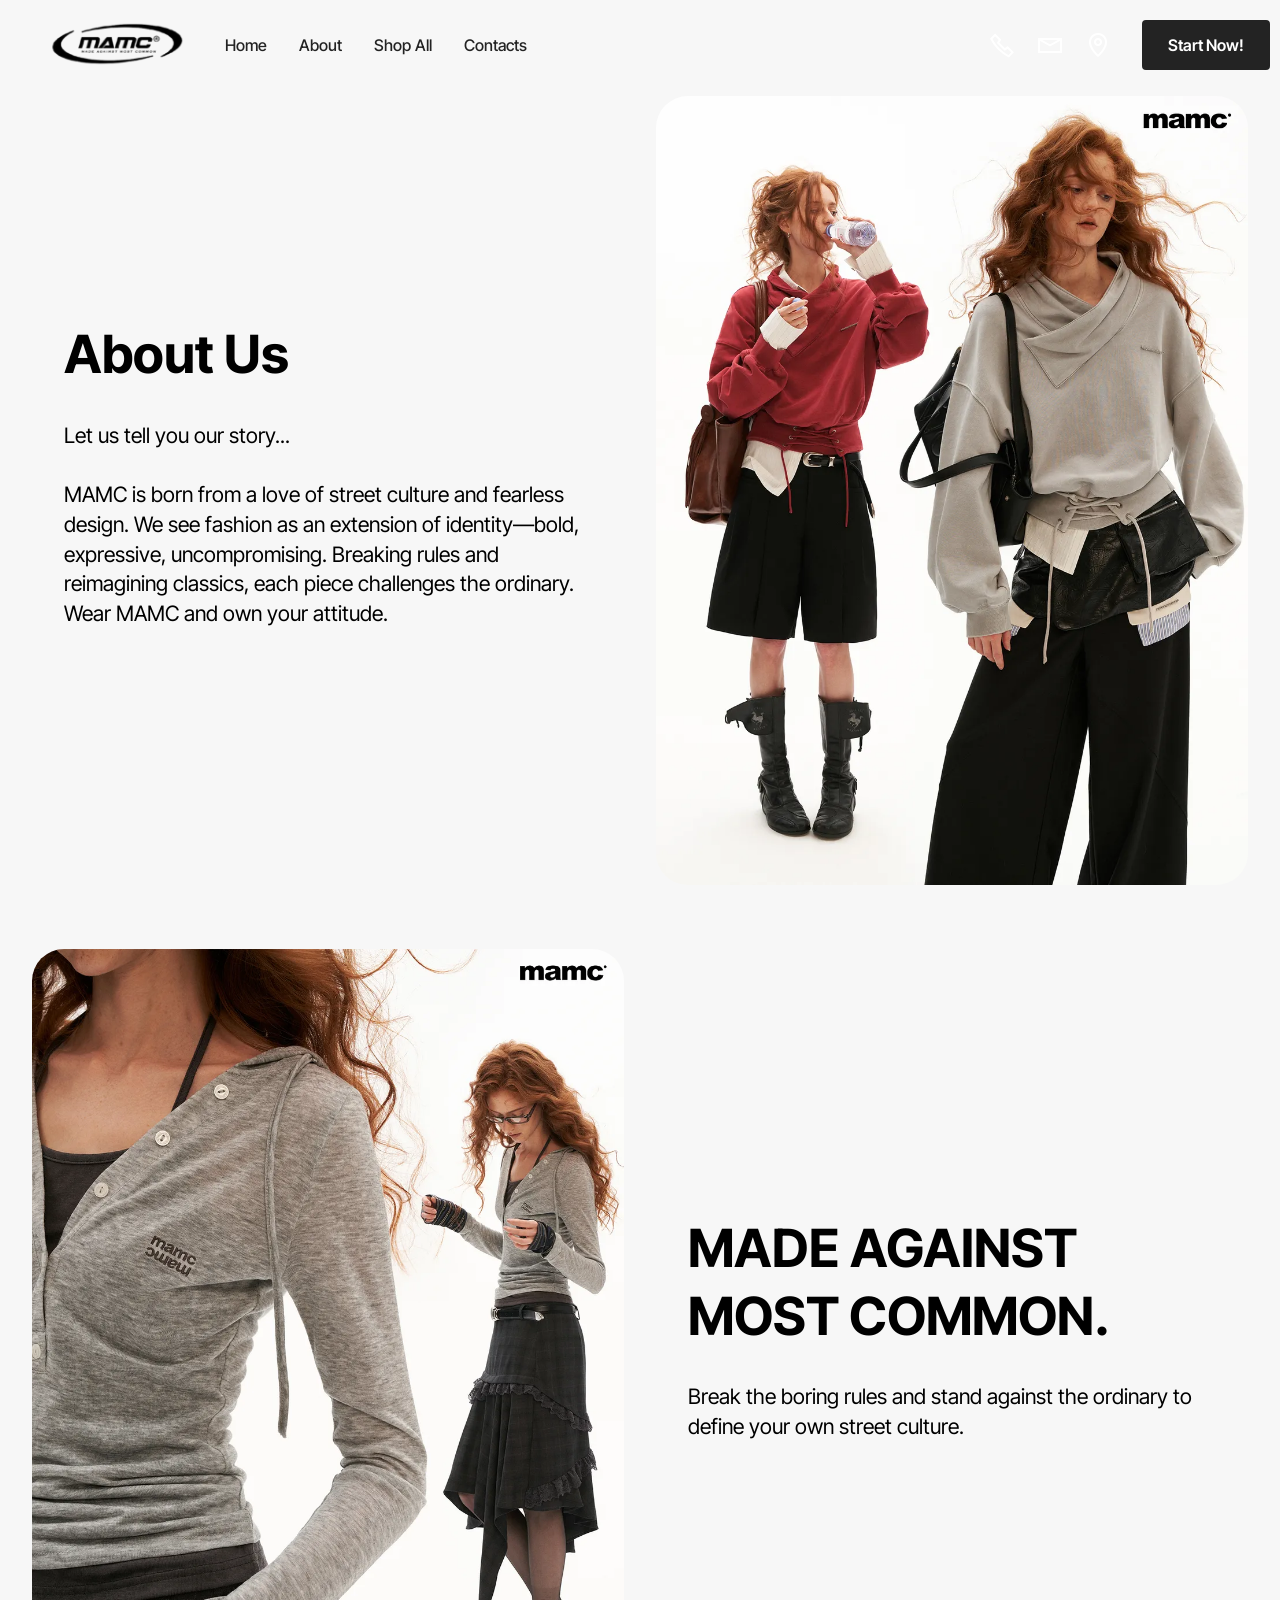
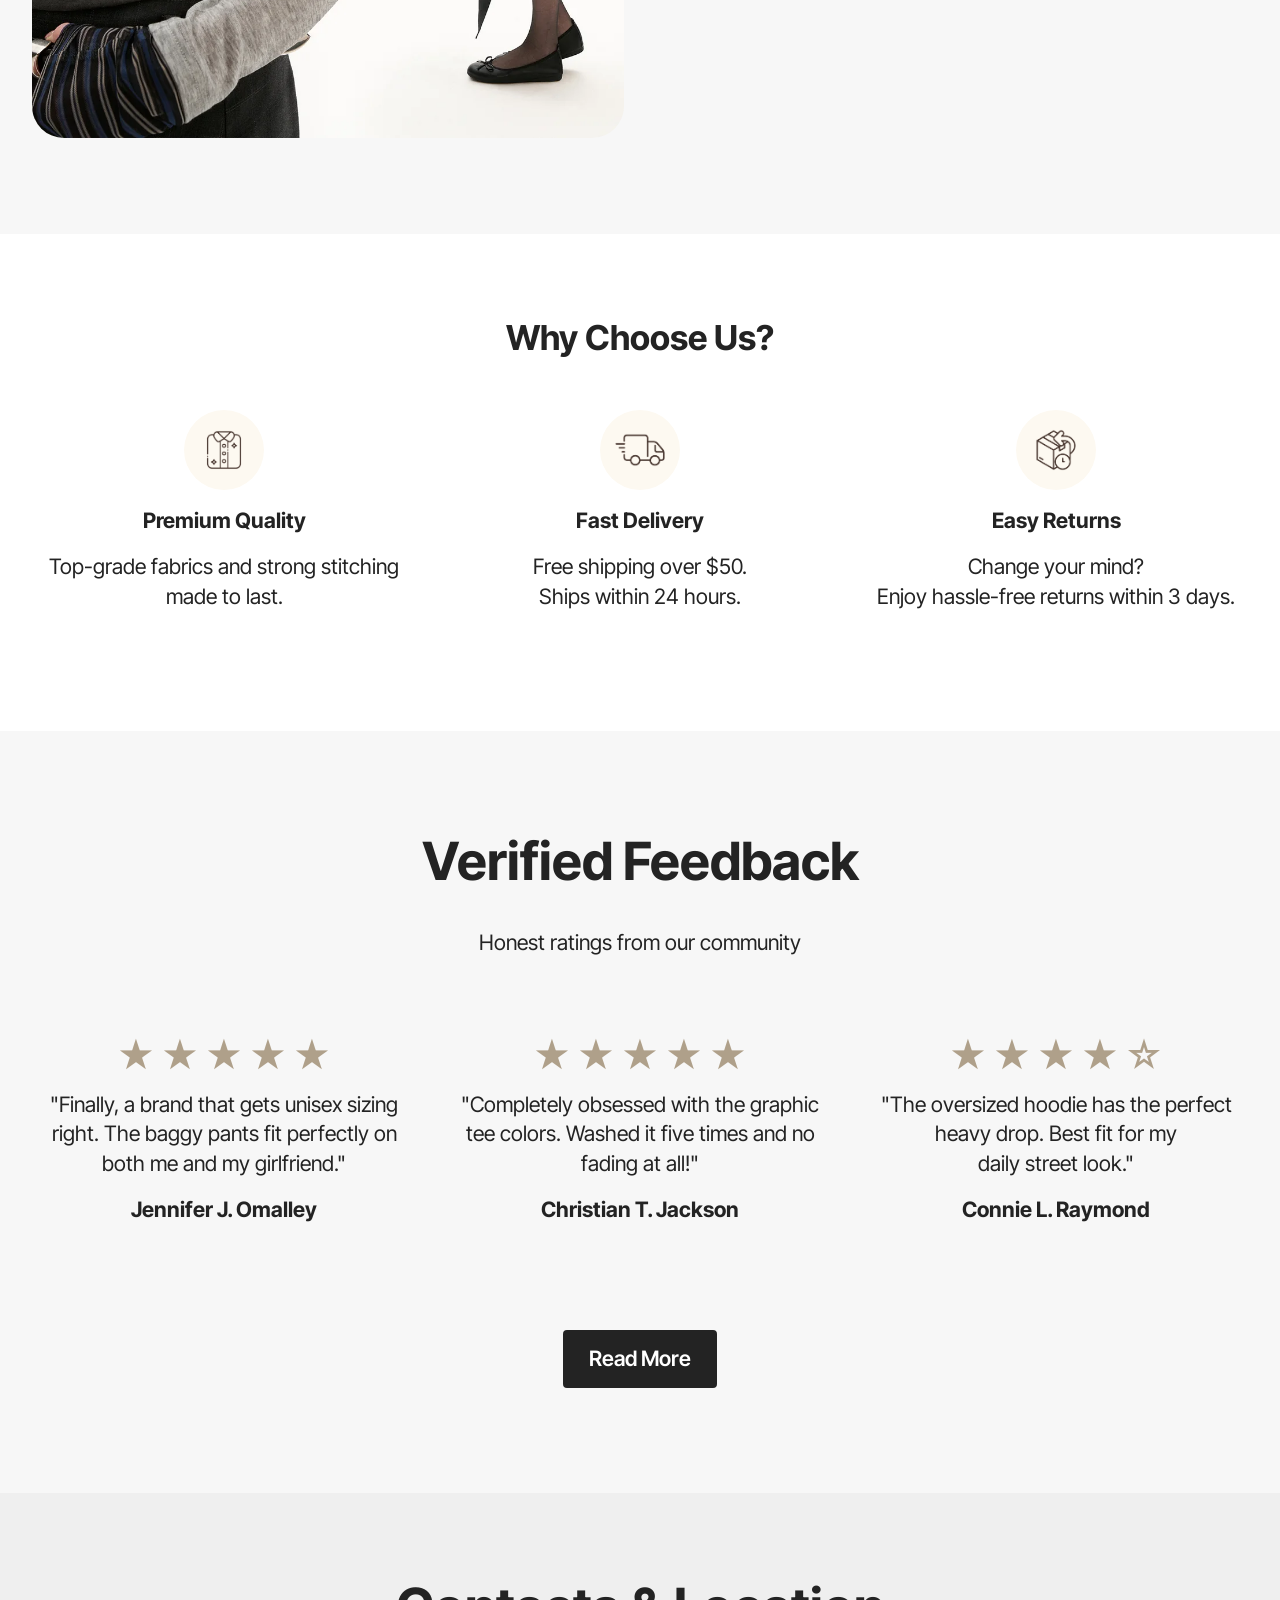
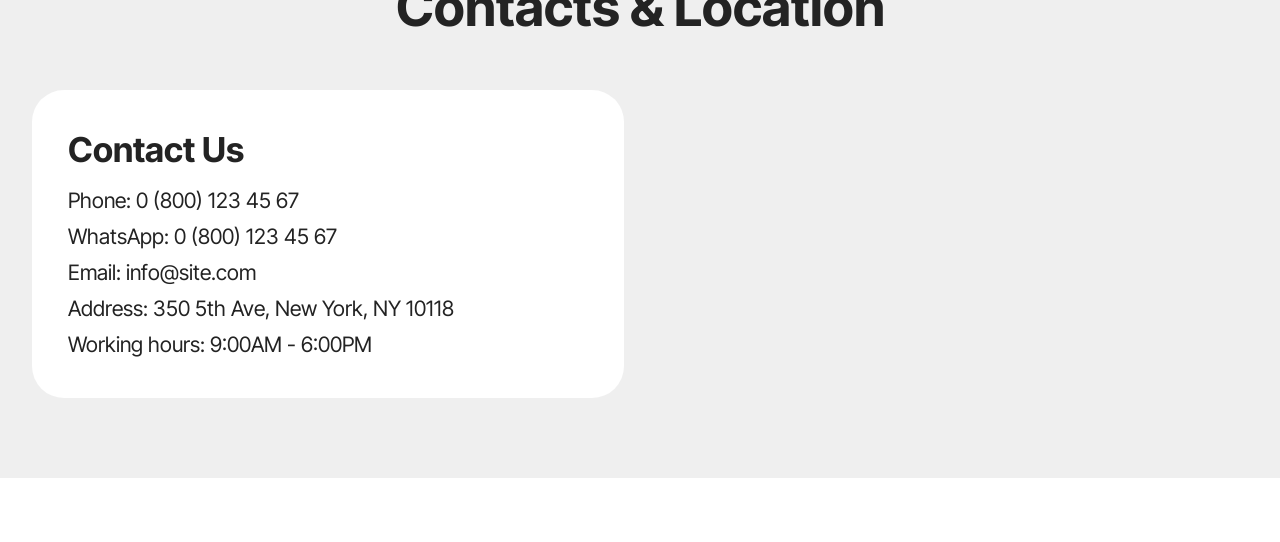
==== page2.html @ 49e8a1be "create github pages" ====
<!DOCTYPE html>
<html  >
<head>
  <!-- Site made with Mobirise Website Builder v6.1.12, https://mobirise.com -->
  <meta charset="UTF-8">
  <meta http-equiv="X-UA-Compatible" content="IE=edge">
  <meta name="generator" content="Mobirise v6.1.12, mobirise.com">
  <meta name="viewport" content="width=device-width, initial-scale=1, minimum-scale=1">
  <link rel="shortcut icon" href="assets/images/image-removebg-preview-1.png" type="image/x-icon">
  <meta name="description" content="">
  
  
  <title>About</title>
  <link rel="stylesheet" href="assets/web/assets/mobirise-icons2/mobirise2.css">
  <link rel="stylesheet" href="assets/bootstrap/css/bootstrap.min.css">
  <link rel="stylesheet" href="assets/animatecss/animate.css">
  <link rel="stylesheet" href="assets/dropdown/css/style.css">
  <link rel="stylesheet" href="assets/socicon/css/styles.css">
  <link rel="stylesheet" href="assets/theme/css/style.css">
  <link rel="preload" href="https://fonts.googleapis.com/css?family=Archivo+Black:400&display=swap" as="style" onload="this.onload=null;this.rel='stylesheet'">
  <noscript><link rel="stylesheet" href="https://fonts.googleapis.com/css?family=Archivo+Black:400&display=swap"></noscript>
  <link rel="preload" href="https://fonts.googleapis.com/css2?family=Inter+Tight:wght@400;700&display=swap&display=swap" as="style" onload="this.onload=null;this.rel='stylesheet'">
  <noscript><link rel="stylesheet" href="https://fonts.googleapis.com/css2?family=Inter+Tight:wght@400;700&display=swap&display=swap"></noscript>
  <link rel="preload" as="style" href="assets/mobirise/css/mbr-additional.css?v=kjIGTY"><link rel="stylesheet" href="assets/mobirise/css/mbr-additional.css?v=kjIGTY" type="text/css">

  
  
  
</head>
<body>
  
  <section data-bs-version="5.1" class="menu menu6 cid-vxfVX9iiKQ" once="menu" id="menu06-1g">
	

	<nav class="navbar navbar-dropdown opacityScroll navbar-fixed-top navbar-expand-lg">
		<div class="container">
			<div class="navbar-brand">
				<span class="navbar-logo">
					<a href="https://mobiri.se">
						<img src="assets/images/image-removebg-preview-1.png" alt="Mobirise Website Builder" style="height: 3rem;">
					</a>
				</span>
				
			</div>
			<button class="navbar-toggler" type="button" data-toggle="collapse" data-bs-toggle="collapse" data-target="#navbarSupportedContent" data-bs-target="#navbarSupportedContent" aria-controls="navbarNavAltMarkup" aria-expanded="false" aria-label="Toggle navigation">
				<div class="hamburger">
					<span></span>
					<span></span>
					<span></span>
					<span></span>
				</div>
			</button>
			<div class="collapse navbar-collapse opacityScroll" id="navbarSupportedContent">
				<ul class="navbar-nav nav-dropdown" data-app-modern-menu="true"><li class="nav-item">
						<a class="nav-link link text-primary display-4" href="index.html#header17-1">Home</a>
					</li><li class="nav-item"><a class="nav-link link text-primary display-4" href="page2.html">About</a></li>
					<li class="nav-item">
						<a class="nav-link link text-primary display-4" href="page3.html" aria-expanded="false">Shop All</a>
					</li>
					<li class="nav-item">
						<a class="nav-link link text-primary display-4" href="https://mobiri.se">Contacts</a>
					</li></ul>
				<div class="icons-menu">
					<a class="iconfont-wrapper" href="https://mobiri.se">
						<span class="p-2 mbr-iconfont mobi-mbri-phone mobi-mbri"></span>
					</a>
					<a class="iconfont-wrapper" href="https://mobiri.se">
						<span class="p-2 mbr-iconfont mobi-mbri-letter mobi-mbri"></span>
					</a>
					<a class="iconfont-wrapper" href="https://mobiri.se">
						<span class="p-2 mbr-iconfont mobi-mbri-map-pin mobi-mbri"></span>
					</a>
					
				</div>
				<div class="navbar-buttons mbr-section-btn"><a class="btn btn-primary display-4" href="https://mobiri.se"> Start Now!</a></div>
			</div>
		</div>
	</nav>
</section>

<section data-bs-version="5.1" class="features38 cid-vxfVXcGzg7" id="features038-1o">
    

    
    

    <div class="container">
        <div class="row justify-content-center">
            <div class="col-12 col-md-12 col-lg">
                <div class="text-wrapper align-left">
                    <h1 class="mbr-section-title mbr-fonts-style mb-4 display-2"><strong>About Us</strong></h1>
                    <p class="mbr-text align-left mbr-fonts-style mb-4 display-7">Let us tell you our story...<br><br>MAMC is born from a love of street culture and fearless design. We see fashion as an extension of identity—bold, expressive, uncompromising. Breaking rules and reimagining classics, each piece challenges the ordinary. Wear MAMC and own your attitude.</p>
                    
                </div>
            </div>
            <div class="col-12 col-md-12 col-lg-6 image-wrapper">
                <img class="w-100" src="assets/images/109034757.webp" alt="Mobirise Website Builder">
            </div>
        </div>
        <div class="row row-reverse justify-content-center">

            <div class="col-12 col-md-12 col-lg">
                <div class="text-wrapper align-left">
                    <h1 class="mbr-section-title mbr-fonts-style mb-4 display-2"><strong>MADE AGAINST MOST COMMON.</strong></h1>
                    <p class="mbr-text align-left mbr-fonts-style mb-4 display-7">
                        Break the boring rules and stand against the ordinary to define your own street culture.
                    </p>
                    
                </div>
            </div>
            <div class="col-12 col-md-12 col-lg-6 image-wrapper">
                <img class="w-100" src="assets/images/108810187.webp" alt="Mobirise Website Builder">
            </div>
        </div>
        
    </div>
</section>

<section data-bs-version="5.1" class="features16 cid-vxfVXcbnAX" id="features016-1m">  
  
  
  
  <div class="container">
    <div class="row justify-content-center mb-5">
      <div class="col-12 content-head">
        <h4 class="mbr-section-title mbr-fonts-style align-center mb-0 display-5"><strong>Why Choose Us?</strong></h4>
        
      </div>
    </div>
    <div class="row justify-content-center">
      
      
      <div class="item features-without-image col-12 col-lg-4 active">
        <div class="item-wrapper">
          <div class="card-box">
            <div class="img-box">
              <div class="image-wrapper mb-3">
                <img src="assets/images/10.png" alt="Mobirise Website Builder" data-slide-to="0" data-bs-slide-to="0">
              </div>
            </div>
            <h4 class="card-title mbr-fonts-style mb-0 display-7"><strong>Premium Quality</strong></h4>
            <h5 class="card-text mbr-fonts-style mt-3 display-7">Top-grade fabrics and strong stitching made to last.</h5>
            <div class="link-wrap">
              
            </div>
          </div>
        </div>
      </div><div class="item features-without-image col-12 col-lg-4">
        <div class="item-wrapper">
          <div class="card-box">
            <div class="img-box">
              <div class="image-wrapper mb-3">
                <img src="assets/images/11.png" alt="Mobirise Website Builder" data-slide-to="1" data-bs-slide-to="1">
              </div>
            </div>
            <h4 class="card-title mbr-fonts-style mb-0 display-7"><strong>Fast Delivery</strong></h4>
            <h5 class="card-text mbr-fonts-style mt-3 display-7">Free shipping over $50. <br>Ships within 24 hours.</h5>
            <div class="link-wrap">
              
            </div>
          </div>
        </div>
      </div><div class="item features-without-image col-12 col-lg-4">
        <div class="item-wrapper">
          <div class="card-box">
            <div class="img-box">
              <div class="image-wrapper mb-3">
                <img src="assets/images/12.png" alt="Mobirise Website Builder" data-slide-to="2" data-bs-slide-to="2">
              </div>
            </div>
            <h4 class="card-title mbr-fonts-style mb-0 display-7"><strong>Easy Returns</strong></h4>
            <h5 class="card-text mbr-fonts-style mt-3 display-7">Change your mind? <br>Enjoy hassle-free returns within 3 days.</h5>
            <div class="link-wrap">
              
            </div>
          </div>
        </div>
      </div>
    </div>
  </div>
</section>

<section data-bs-version="5.1" class="people02 cid-vxg0JEmA1v" id="people02-1p">
	

	
	
	<div class="container">
		<div class="row mb-5 justify-content-center">
			<div class="col-12 content-head">
				<h3 class="mbr-section-title mbr-fonts-style align-center mb-4 display-2"><strong>Verified Feedback</strong></h3>
				<h5 class="mbr-section-subtitle mbr-fonts-style align-center mb-4 display-7">Honest ratings from our community</h5>
			</div>
		</div>
		<div class="row">
				<div class="item features-without-image col-12 col-md-6 col-lg-4 mb-5">
					<div class="item-wrapper">
						<div class="card-box align-center">
							<div class="iconfont-wrapper mb-3">
								<span class="mbr-iconfont socicon-reverbnation socicon"></span>
								<span class="mbr-iconfont socicon-reverbnation socicon"></span>
								<span class="mbr-iconfont socicon-reverbnation socicon"></span>
								<span class="mbr-iconfont socicon-reverbnation socicon"></span>
								<span class="mbr-iconfont socicon-reverbnation socicon"></span>
							</div>
							<h5 class="card-title mbr-fonts-style mb-3 display-7">"Finally, a brand that gets unisex sizing right. The baggy pants fit perfectly on both me and my girlfriend."</h5>
							<p class="card-text mbr-fonts-style mb-0 display-7"><strong>
								Jennifer J. Omalley
							</strong></p>
						</div>
					</div>
				</div>
				<div class="item features-without-image col-12 col-md-6 col-lg-4 mb-5">
					<div class="item-wrapper">
						<div class="card-box align-center">
							<div class="iconfont-wrapper mb-3">
								<span class="mbr-iconfont socicon-reverbnation socicon"></span>
								<span class="mbr-iconfont socicon-reverbnation socicon"></span>
								<span class="mbr-iconfont socicon-reverbnation socicon"></span>
								<span class="mbr-iconfont socicon-reverbnation socicon"></span>
								<span class="mbr-iconfont socicon-reverbnation socicon"></span>
							</div>
							<h5 class="card-title mbr-fonts-style mb-3 display-7">"Completely obsessed with the graphic tee colors. Washed it five times and no fading at all!"</h5>
							<p class="card-text mbr-fonts-style mb-0 display-7"><strong>
								Christian T. Jackson
							</strong></p>
						</div>
					</div>
				</div>
				<div class="item features-without-image col-12 col-md-6 col-lg-4 mb-5">
					<div class="item-wrapper">
						<div class="card-box align-center">
							<div class="iconfont-wrapper mb-3">
								<span class="mbr-iconfont socicon-reverbnation socicon"></span>
								<span class="mbr-iconfont socicon-reverbnation socicon"></span>
								<span class="mbr-iconfont socicon-reverbnation socicon"></span>
								<span class="mbr-iconfont socicon-reverbnation socicon"></span>
								<span class="mbr-iconfont mobi-mbri-star mobi-mbri"></span>
							</div>
							<h5 class="card-title mbr-fonts-style mb-3 display-7">"The oversized hoodie has the perfect heavy drop. Best fit for my<div>daily street look."</div></h5>
							<p class="card-text mbr-fonts-style mb-0 display-7"><strong>
								Connie L. Raymond
							</strong></p>
						</div>
					</div>
				</div>
			</div>
		<div class="row mt-0 mt-md-5">
			<div class="col-12 align-center">
				<div class="mbr-section-btn">
					<a class="btn btn-primary display-7" href="https://mobiri.se">Read More</a>
				</div>
			</div>
		</div>
	</div>
</section>

<section data-bs-version="5.1" class="contacts02 map1 cid-vxg5z7XOGa" id="contacts02-1r">

    

    
    <div class="container">
        <div class="row justify-content-center">
            <div class="col-12 content-head">
                <div class="mbr-section-head mb-5">
                    <h3 class="mbr-section-title mbr-fonts-style align-center mb-0 display-2">
                        <strong>Contacts &amp; Location</strong></h3>
                    
                </div>
            </div>
        </div>
        <div class="row justify-content-center">
            <div class="card col-12 col-md-12 col-lg-6">
                <div class="card-wrapper">
                    <div class="text-wrapper">
                        <h5 class="cardTitle mbr-fonts-style mb-2 display-5">
                            <strong>Contact Us</strong>
                        </h5>
                        <ul class="list mbr-fonts-style display-7">
                            <li class="mbr-text item-wrap">Phone: <a href="tel:+12345678910" class="text-primary">0 (800) 123 45
                                    67</a></li>
                            <li class="mbr-text item-wrap">WhatsApp: <a href="tel:+12345678910" class="text-primary">0 (800) 123
                                    45 67</a></li>
                            <li class="mbr-text item-wrap">Email: <a href="mailto:info@site.com" class="text-primary">info@site.com</a></li>
                            <li class="mbr-text item-wrap">Address: 350 5th Ave, New York, NY 10118</li>
                            <li class="mbr-text item-wrap">Working hours: 9:00AM - 6:00PM</li>
                        </ul>
                    </div>
                </div>
            </div>
            <div class="map-wrapper col-md-12 col-lg-6">
                <div class="google-map"><iframe frameborder="0" style="border:0" src="https://www.google.com/maps/embed?pb=!1m14!1m8!1m3!1d6045.3003145248895!2d-73.9884657!3d40.7477229!3m2!1i1024!2i768!4f13.1!3m3!1m2!1s0x89c259a9ac1f1b85%3A0x7e33d1c0e7af3be4!2zMzUwIDV0aCBBdmUsIE5ldyBZb3JrLCBOWSAxMDExOCwg0KHQqNCQ!5e0!3m2!1sru!2sru!4v1689597362021!5m2!1sen!2sen" allowfullscreen=""></iframe></div>
            </div>
        </div>
    </div>
</section><section class="display-7" style="padding: 0;align-items: center;justify-content: center;flex-wrap: wrap;    align-content: center;display: flex;position: relative;height: 4rem;"><a href="https://mobiri.se/5185864" style="flex: 1 1;height: 4rem;position: absolute;width: 100%;z-index: 1;"><img alt="" style="height: 4rem;" src="[data-uri]"></a><p style="margin: 0;text-align: center;" class="display-7">&#8204;</p><a style="z-index:1" href="https://mobirise.com/drag-drop-website-builder.html">Drag & Drop Website Builder</a></section><script src="assets/bootstrap/js/bootstrap.bundle.min.js"></script>  <script src="assets/smoothscroll/smooth-scroll.js"></script>  <script src="assets/ytplayer/index.js"></script>  <script src="assets/dropdown/js/navbar-dropdown.js"></script>  <script src="assets/theme/js/script.js"></script>  
  
  
  <input name="animation" type="hidden">
  </body>
</html>
---- assets/web/assets/mobirise-icons2/mobirise2.css ----
@font-face {
  font-family: 'Moririse2';
  font-display: swap;
  src:  url('mobirise2.eot?f2bix4');
  src:  url('mobirise2.eot?f2bix4#iefix') format('embedded-opentype'),
    url('mobirise2.woff2?f2bix4') format('woff2'),
    url('mobirise2.woff?f2bix4') format('woff'),
    url('mobirise2.ttf?f2bix4') format('truetype'),
    url('mobirise2.svg?f2bix4#mobirise2') format('svg');
  font-weight: normal;
  font-style: normal;
}

[class^="mobi-"], [class*=" mobi-"] {
  /* use !important to prevent issues with browser extensions that change fonts */
  font-family: 'Moririse2' !important;
  speak: none;
  font-style: normal;
  font-weight: normal;
  font-variant: normal;
  text-transform: none;
  line-height: 1;

  /* Better Font Rendering =========== */
  -webkit-font-smoothing: antialiased;
  -moz-osx-font-smoothing: grayscale;
}

.mobi-mbri-add-submenu:before {
  content: "\e900";
}
.mobi-mbri-alert:before {
  content: "\e901";
}
.mobi-mbri-align-center:before {
  content: "\e902";
}
.mobi-mbri-align-justify:before {
  content: "\e903";
}
.mobi-mbri-align-left:before {
  content: "\e904";
}
.mobi-mbri-align-right:before {
  content: "\e905";
}
.mobi-mbri-android:before {
  content: "\e906";
}
.mobi-mbri-apple:before {
  content: "\e907";
}
.mobi-mbri-arrow-down:before {
  content: "\e908";
}
.mobi-mbri-arrow-next:before {
  content: "\e909";
}
.mobi-mbri-arrow-prev:before {
  content: "\e90a";
}
.mobi-mbri-arrow-up:before {
  content: "\e90b";
}
.mobi-mbri-bold:before {
  content: "\e90c";
}
.mobi-mbri-bookmark:before {
  content: "\e90d";
}
.mobi-mbri-bootstrap:before {
  content: "\e90e";
}
.mobi-mbri-briefcase:before {
  content: "\e90f";
}
.mobi-mbri-browse:before {
  content: "\e910";
}
.mobi-mbri-bulleted-list:before {
  content: "\e911";
}
.mobi-mbri-calendar:before {
  content: "\e912";
}
.mobi-mbri-camera:before {
  content: "\e913";
}
.mobi-mbri-cart-add:before {
  content: "\e914";
}
.mobi-mbri-cart-full:before {
  content: "\e915";
}
.mobi-mbri-cash:before {
  content: "\e916";
}
.mobi-mbri-change-style:before {
  content: "\e917";
}
.mobi-mbri-chat:before {
  content: "\e918";
}
.mobi-mbri-clock:before {
  content: "\e919";
}
.mobi-mbri-close:before {
  content: "\e91a";
}
.mobi-mbri-cloud:before {
  content: "\e91b";
}
.mobi-mbri-code:before {
  content: "\e91c";
}
.mobi-mbri-contact-form:before {
  content: "\e91d";
}
.mobi-mbri-credit-card:before {
  content: "\e91e";
}
.mobi-mbri-cursor-click:before {
  content: "\e91f";
}
.mobi-mbri-cust-feedback:before {
  content: "\e920";
}
.mobi-mbri-database:before {
  content: "\e921";
}
.mobi-mbri-delivery:before {
  content: "\e922";
}
.mobi-mbri-desktop:before {
  content: "\e923";
}
.mobi-mbri-devices:before {
  content: "\e924";
}
.mobi-mbri-down:before {
  content: "\e925";
}
.mobi-mbri-download-2:before {
  content: "\e926";
}
.mobi-mbri-download:before {
  content: "\e927";
}
.mobi-mbri-drag-n-drop-2:before {
  content: "\e928";
}
.mobi-mbri-drag-n-drop:before {
  content: "\e929";
}
.mobi-mbri-edit-2:before {
  content: "\e92a";
}
.mobi-mbri-edit:before {
  content: "\e92b";
}
.mobi-mbri-error:before {
  content: "\e92c";
}
.mobi-mbri-extension:before {
  content: "\e92d";
}
.mobi-mbri-features:before {
  content: "\e92e";
}
.mobi-mbri-file:before {
  content: "\e92f";
}
.mobi-mbri-flag:before {
  content: "\e930";
}
.mobi-mbri-folder:before {
  content: "\e931";
}
.mobi-mbri-gift:before {
  content: "\e932";
}
.mobi-mbri-github:before {
  content: "\e933";
}
.mobi-mbri-globe-2:before {
  content: "\e934";
}
.mobi-mbri-globe:before {
  content: "\e935";
}
.mobi-mbri-growing-chart:before {
  content: "\e936";
}
.mobi-mbri-hearth:before {
  content: "\e937";
}
.mobi-mbri-help:before {
  content: "\e938";
}
.mobi-mbri-home:before {
  content: "\e939";
}
.mobi-mbri-hot-cup:before {
  content: "\e93a";
}
.mobi-mbri-idea:before {
  content: "\e93b";
}
.mobi-mbri-image-gallery:before {
  content: "\e93c";
}
.mobi-mbri-image-slider:before {
  content: "\e93d";
}
.mobi-mbri-info:before {
  content: "\e93e";
}
.mobi-mbri-italic:before {
  content: "\e93f";
}
.mobi-mbri-key:before {
  content: "\e940";
}
.mobi-mbri-laptop:before {
  content: "\e941";
}
.mobi-mbri-layers:before {
  content: "\e942";
}
.mobi-mbri-left-right:before {
  content: "\e943";
}
.mobi-mbri-left:before {
  content: "\e944";
}
.mobi-mbri-letter:before {
  content: "\e945";
}
.mobi-mbri-like:before {
  content: "\e946";
}
.mobi-mbri-link:before {
  content: "\e947";
}
.mobi-mbri-lock:before {
  content: "\e948";
}
.mobi-mbri-login:before {
  content: "\e949";
}
.mobi-mbri-logout:before {
  content: "\e94a";
}
.mobi-mbri-magic-stick:before {
  content: "\e94b";
}
.mobi-mbri-map-pin:before {
  content: "\e94c";
}
.mobi-mbri-menu:before {
  content: "\e94d";
}
.mobi-mbri-mobile-2:before {
  content: "\e94e";
}
.mobi-mbri-mobile-horizontal:before {
  content: "\e94f";
}
.mobi-mbri-mobile:before {
  content: "\e950";
}
.mobi-mbri-mobirise:before {
  content: "\e951";
}
.mobi-mbri-more-horizontal:before {
  content: "\e952";
}
.mobi-mbri-more-vertical:before {
  content: "\e953";
}
.mobi-mbri-music:before {
  content: "\e954";
}
.mobi-mbri-new-file:before {
  content: "\e955";
}
.mobi-mbri-numbered-list:before {
  content: "\e956";
}
.mobi-mbri-opened-folder:before {
  content: "\e957";
}
.mobi-mbri-pages:before {
  content: "\e958";
}
.mobi-mbri-paper-plane:before {
  content: "\e959";
}
.mobi-mbri-paperclip:before {
  content: "\e95a";
}
.mobi-mbri-phone:before {
  content: "\e95b";
}
.mobi-mbri-photo:before {
  content: "\e95c";
}
.mobi-mbri-photos:before {
  content: "\e95d";
}
.mobi-mbri-pin:before {
  content: "\e95e";
}
.mobi-mbri-play:before {
  content: "\e95f";
}
.mobi-mbri-plus:before {
  content: "\e960";
}
.mobi-mbri-preview:before {
  content: "\e961";
}
.mobi-mbri-print:before {
  content: "\e962";
}
.mobi-mbri-protect:before {
  content: "\e963";
}
.mobi-mbri-question:before {
  content: "\e964";
}
.mobi-mbri-quote-left:before {
  content: "\e965";
}
.mobi-mbri-quote-right:before {
  content: "\e966";
}
.mobi-mbri-redo:before {
  content: "\e967";
}
.mobi-mbri-refresh:before {
  content: "\e968";
}
.mobi-mbri-responsive-2:before {
  content: "\e969";
}
.mobi-mbri-responsive:before {
  content: "\e96a";
}
.mobi-mbri-right:before {
  content: "\e96b";
}
.mobi-mbri-rocket:before {
  content: "\e96c";
}
.mobi-mbri-sad-face:before {
  content: "\e96d";
}
.mobi-mbri-sale:before {
  content: "\e96e";
}
.mobi-mbri-save:before {
  content: "\e96f";
}
.mobi-mbri-search:before {
  content: "\e970";
}
.mobi-mbri-setting-2:before {
  content: "\e971";
}
.mobi-mbri-setting-3:before {
  content: "\e972";
}
.mobi-mbri-setting:before {
  content: "\e973";
}
.mobi-mbri-share:before {
  content: "\e974";
}
.mobi-mbri-shopping-bag:before {
  content: "\e975";
}
.mobi-mbri-shopping-basket:before {
  content: "\e976";
}
.mobi-mbri-shopping-cart:before {
  content: "\e977";
}
.mobi-mbri-sites:before {
  content: "\e978";
}
.mobi-mbri-smile-face:before {
  content: "\e979";
}
.mobi-mbri-speed:before {
  content: "\e97a";
}
.mobi-mbri-star:before {
  content: "\e97b";
}
.mobi-mbri-success:before {
  content: "\e97c";
}
.mobi-mbri-sun:before {
  content: "\e97d";
}
.mobi-mbri-sun2:before {
  content: "\e97e";
}
.mobi-mbri-tablet-vertical:before {
  content: "\e97f";
}
.mobi-mbri-tablet:before {
  content: "\e980";
}
.mobi-mbri-target:before {
  content: "\e981";
}
.mobi-mbri-timer:before {
  content: "\e982";
}
.mobi-mbri-to-ftp:before {
  content: "\e983";
}
.mobi-mbri-to-local-drive:before {
  content: "\e984";
}
.mobi-mbri-touch-swipe:before {
  content: "\e985";
}
.mobi-mbri-touch:before {
  content: "\e986";
}
.mobi-mbri-trash:before {
  content: "\e987";
}
.mobi-mbri-underline:before {
  content: "\e988";
}
.mobi-mbri-undo:before {
  content: "\e989";
}
.mobi-mbri-unlink:before {
  content: "\e98a";
}
.mobi-mbri-unlock:before {
  content: "\e98b";
}
.mobi-mbri-up-down:before {
  content: "\e98c";
}
.mobi-mbri-up:before {
  content: "\e98d";
}
.mobi-mbri-update:before {
  content: "\e98e";
}
.mobi-mbri-upload-2:before {
  content: "\e98f";
}
.mobi-mbri-upload:before {
  content: "\e990";
}
.mobi-mbri-user-2:before {
  content: "\e991";
}
.mobi-mbri-user:before {
  content: "\e992";
}
.mobi-mbri-users:before {
  content: "\e993";
}
.mobi-mbri-video-play:before {
  content: "\e994";
}
.mobi-mbri-video:before {
  content: "\e995";
}
.mobi-mbri-watch:before {
  content: "\e996";
}
.mobi-mbri-website-theme-2:before {
  content: "\e997";
}
.mobi-mbri-website-theme:before {
  content: "\e998";
}
.mobi-mbri-wifi:before {
  content: "\e999";
}
.mobi-mbri-windows:before {
  content: "\e99a";
}
.mobi-mbri-zoom-in:before {
  content: "\e99b";
}
.mobi-mbri-zoom-out:before {
  content: "\e99c";
}
---- assets/dropdown/css/style.css ----
.navbar-dropdown {
  left: 0;
  padding: 0;
  position: absolute;
  right: 0;
  top: 0;
  transition: all 0.45s ease;
  z-index: 1030;
  background: #282828; }
  .navbar-dropdown .navbar-logo {
    margin-right: 0.8rem;
    transition: margin 0.3s ease-in-out;
    vertical-align: middle; }
    .navbar-dropdown .navbar-logo img {
      height: 3.125rem;
      transition: all 0.3s ease-in-out; }
    .navbar-dropdown .navbar-logo.mbr-iconfont {
      font-size: 3.125rem;
      line-height: 3.125rem; }
  .navbar-dropdown .navbar-caption {
    font-weight: 700;
    white-space: normal;
    vertical-align: -4px;
    line-height: 3.125rem !important; }
    .navbar-dropdown .navbar-caption, .navbar-dropdown .navbar-caption:hover {
      color: inherit;
      text-decoration: none; }
  .navbar-dropdown .mbr-iconfont + .navbar-caption {
    vertical-align: -1px; }
  .navbar-dropdown.navbar-fixed-top {
    position: fixed; }
  .navbar-dropdown .navbar-brand span {
    vertical-align: -4px; }
  .navbar-dropdown.bg-color.transparent {
    background: none; }
  .navbar-dropdown.navbar-short .navbar-brand {
    padding: 0.625rem 0; }
    .navbar-dropdown.navbar-short .navbar-brand span {
      vertical-align: -1px; }
  .navbar-dropdown.navbar-short .navbar-caption {
    line-height: 2.375rem !important;
    vertical-align: -2px; }
  .navbar-dropdown.navbar-short .navbar-logo {
    margin-right: 0.5rem; }
    .navbar-dropdown.navbar-short .navbar-logo img {
      height: 2.375rem; }
    .navbar-dropdown.navbar-short .navbar-logo.mbr-iconfont {
      font-size: 2.375rem;
      line-height: 2.375rem; }
  .navbar-dropdown.navbar-short .mbr-table-cell {
    height: 3.625rem; }
  .navbar-dropdown .navbar-close {
    left: 0.6875rem;
    position: fixed;
    top: 0.75rem;
    z-index: 1000; }
  .navbar-dropdown .hamburger-icon {
    content: "";
    display: inline-block;
    vertical-align: middle;
    width: 16px;
    -webkit-box-shadow: 0 -6px 0 1px #282828,0 0 0 1px #282828,0 6px 0 1px #282828;
    -moz-box-shadow: 0 -6px 0 1px #282828,0 0 0 1px #282828,0 6px 0 1px #282828;
    box-shadow: 0 -6px 0 1px #282828,0 0 0 1px #282828,0 6px 0 1px #282828; }

.dropdown-menu .dropdown-toggle[data-toggle="dropdown-submenu"]::after {
  border-bottom: 0.35em solid transparent;
  border-left: 0.35em solid;
  border-right: 0;
  border-top: 0.35em solid transparent;
  margin-left: 0.3rem; }

.dropdown-menu .dropdown-item:focus {
  outline: 0; }

.nav-dropdown {
  font-size: 0.75rem;
  font-weight: 500;
  height: auto !important; }
  .nav-dropdown .nav-btn {
    padding-left: 1rem; }
  .nav-dropdown .link {
    margin: .667em 1.667em;
    font-weight: 500;
    padding: 0;
    transition: color .2s ease-in-out; }
    .nav-dropdown .link.dropdown-toggle {
      margin-right: 2.583em; }
      .nav-dropdown .link.dropdown-toggle::after {
        margin-left: .25rem;
        border-top: 0.35em solid;
        border-right: 0.35em solid transparent;
        border-left: 0.35em solid transparent;
        border-bottom: 0; }
      .nav-dropdown .link.dropdown-toggle[aria-expanded="true"] {
        margin: 0;
        padding: 0.667em 3.263em  0.667em 1.667em; }
  .nav-dropdown .link::after,
  .nav-dropdown .dropdown-item::after {
    color: inherit; }
  .nav-dropdown .btn {
    font-size: 0.75rem;
    font-weight: 700;
    letter-spacing: 0;
    margin-bottom: 0;
    padding-left: 1.25rem;
    padding-right: 1.25rem; }
  .nav-dropdown .dropdown-menu {
    border-radius: 0;
    border: 0;
    left: 0;
    margin: 0;
    padding-bottom: 1.25rem;
    padding-top: 1.25rem;
    position: relative; }
  .nav-dropdown .dropdown-submenu {
    margin-left: 0.125rem;
    top: 0; }
  .nav-dropdown .dropdown-item {
    font-weight: 500;
    line-height: 2;
    padding: 0.3846em 4.615em 0.3846em 1.5385em;
    position: relative;
    transition: color .2s ease-in-out, background-color .2s ease-in-out; }
    .nav-dropdown .dropdown-item::after {
      margin-top: -0.3077em;
      position: absolute;
      right: 1.1538em;
      top: 50%; }
    .nav-dropdown .dropdown-item:focus, .nav-dropdown .dropdown-item:hover {
      background: none; }

@media (max-width: 767px) {
  .nav-dropdown.navbar-toggleable-sm {
    bottom: 0;
    display: none;
    left: 0;
    overflow-x: hidden;
    position: fixed;
    top: 0;
    transform: translateX(-100%);
    -ms-transform: translateX(-100%);
    -webkit-transform: translateX(-100%);
    width: 18.75rem;
    z-index: 999; } }
.nav-dropdown.navbar-toggleable-xl {
  bottom: 0;
  display: none;
  left: 0;
  overflow-x: hidden;
  position: fixed;
  top: 0;
  transform: translateX(-100%);
  -ms-transform: translateX(-100%);
  -webkit-transform: translateX(-100%);
  width: 18.75rem;
  z-index: 999; }

.nav-dropdown-sm {
  display: block !important;
  overflow-x: hidden;
  overflow: auto;
  padding-top: 3.875rem; }
  .nav-dropdown-sm::after {
    content: "";
    display: block;
    height: 3rem;
    width: 100%; }
  .nav-dropdown-sm.collapse.in ~ .navbar-close {
    display: block !important; }
  .nav-dropdown-sm.collapsing, .nav-dropdown-sm.collapse.in {
    transform: translateX(0);
    -ms-transform: translateX(0);
    -webkit-transform: translateX(0);
    transition: all 0.25s ease-out;
    -webkit-transition: all 0.25s ease-out;
    background: #282828; }
  .nav-dropdown-sm.collapsing[aria-expanded="false"] {
    transform: translateX(-100%);
    -ms-transform: translateX(-100%);
    -webkit-transform: translateX(-100%); }
  .nav-dropdown-sm .nav-item {
    display: block;
    margin-left: 0 !important;
    padding-left: 0; }
  .nav-dropdown-sm .link,
  .nav-dropdown-sm .dropdown-item {
    border-top: 1px dotted rgba(255, 255, 255, 0.1);
    font-size: 0.8125rem;
    line-height: 1.6;
    margin: 0 !important;
    padding: 0.875rem 2.4rem 0.875rem 1.5625rem !important;
    position: relative;
    white-space: normal; }
    .nav-dropdown-sm .link:focus, .nav-dropdown-sm .link:hover,
    .nav-dropdown-sm .dropdown-item:focus,
    .nav-dropdown-sm .dropdown-item:hover {
      background: rgba(0, 0, 0, 0.2) !important;
      color: #c0a375; }
  .nav-dropdown-sm .nav-btn {
    position: relative;
    padding: 1.5625rem 1.5625rem 0 1.5625rem; }
    .nav-dropdown-sm .nav-btn::before {
      border-top: 1px dotted rgba(255, 255, 255, 0.1);
      content: "";
      left: 0;
      position: absolute;
      top: 0;
      width: 100%; }
    .nav-dropdown-sm .nav-btn + .nav-btn {
      padding-top: 0.625rem; }
      .nav-dropdown-sm .nav-btn + .nav-btn::before {
        display: none; }
  .nav-dropdown-sm .btn {
    padding: 0.625rem 0; }
  .nav-dropdown-sm .dropdown-toggle[data-toggle="dropdown-submenu"]::after {
    margin-left: .25rem;
    border-top: 0.35em solid;
    border-right: 0.35em solid transparent;
    border-left: 0.35em solid transparent;
    border-bottom: 0; }
  .nav-dropdown-sm .dropdown-toggle[data-toggle="dropdown-submenu"][aria-expanded="true"]::after {
    border-top: 0;
    border-right: 0.35em solid transparent;
    border-left: 0.35em solid transparent;
    border-bottom: 0.35em solid; }
  .nav-dropdown-sm .dropdown-menu {
    margin: 0;
    padding: 0;
    position: relative;
    top: 0;
    left: 0;
    width: 100%;
    border: 0;
    float: none;
    border-radius: 0;
    background: none; }
  .nav-dropdown-sm .dropdown-submenu {
    left: 100%;
    margin-left: 0.125rem;
    margin-top: -1.25rem;
    top: 0; }

.navbar-toggleable-sm .nav-dropdown .dropdown-menu {
  position: absolute; }

.navbar-toggleable-sm .nav-dropdown .dropdown-submenu {
  left: 100%;
  margin-left: 0.125rem;
  margin-top: -1.25rem;
  top: 0; }

.navbar-toggleable-sm.opened .nav-dropdown .dropdown-menu {
  position: relative; }

.navbar-toggleable-sm.opened .nav-dropdown .dropdown-submenu {
  left: 0;
  margin-left: 00rem;
  margin-top: 0rem;
  top: 0; }

.is-builder .nav-dropdown.collapsing {
  transition: none !important; }
---- assets/socicon/css/styles.css ----
@charset "UTF-8";

@font-face {
  font-family: 'Socicon';
  src:  url('../fonts/socicon.eot');
  src:  url('../fonts/socicon.eot?#iefix') format('embedded-opentype'),
    url('../fonts/socicon.woff2') format('woff2'),
    url('../fonts/socicon.ttf') format('truetype'),
    url('../fonts/socicon.woff') format('woff'),
    url('../fonts/socicon.svg#socicon') format('svg');
  font-weight: normal;
  font-style: normal;
  font-display: swap;
}

[data-icon]:before {
  font-family: "socicon" !important;
  content: attr(data-icon);
  font-style: normal !important;
  font-weight: normal !important;
  font-variant: normal !important;
  text-transform: none !important;
  speak: none;
  line-height: 1;
  -webkit-font-smoothing: antialiased;
  -moz-osx-font-smoothing: grayscale;
}

[class^="socicon-"], [class*=" socicon-"] {
  /* use !important to prevent issues with browser extensions that change fonts */
  font-family: 'Socicon' !important;
  speak: none;
  font-style: normal;
  font-weight: normal;
  font-variant: normal;
  text-transform: none;
  line-height: 1;

  /* Better Font Rendering =========== */
  -webkit-font-smoothing: antialiased;
  -moz-osx-font-smoothing: grayscale;
}

.socicon-500px:before {
  content: "\e000";
}
.socicon-8tracks:before {
  content: "\e001";
}
.socicon-airbnb:before {
  content: "\e002";
}
.socicon-alliance:before {
  content: "\e003";
}
.socicon-amazon:before {
  content: "\e004";
}
.socicon-amplement:before {
  content: "\e005";
}
.socicon-android:before {
  content: "\e006";
}
.socicon-angellist:before {
  content: "\e007";
}
.socicon-apple:before {
  content: "\e008";
}
.socicon-appnet:before {
  content: "\e009";
}
.socicon-baidu:before {
  content: "\e00a";
}
.socicon-bandcamp:before {
  content: "\e00b";
}
.socicon-battlenet:before {
  content: "\e00c";
}
.socicon-mixer:before {
  content: "\e00d";
}
.socicon-bebee:before {
  content: "\e00e";
}
.socicon-bebo:before {
  content: "\e00f";
}
.socicon-behance:before {
  content: "\e010";
}
.socicon-blizzard:before {
  content: "\e011";
}
.socicon-blogger:before {
  content: "\e012";
}
.socicon-buffer:before {
  content: "\e013";
}
.socicon-chrome:before {
  content: "\e014";
}
.socicon-coderwall:before {
  content: "\e015";
}
.socicon-curse:before {
  content: "\e016";
}
.socicon-dailymotion:before {
  content: "\e017";
}
.socicon-deezer:before {
  content: "\e018";
}
.socicon-delicious:before {
  content: "\e019";
}
.socicon-deviantart:before {
  content: "\e01a";
}
.socicon-diablo:before {
  content: "\e01b";
}
.socicon-digg:before {
  content: "\e01c";
}
.socicon-discord:before {
  content: "\e01d";
}
.socicon-disqus:before {
  content: "\e01e";
}
.socicon-douban:before {
  content: "\e01f";
}
.socicon-draugiem:before {
  content: "\e020";
}
.socicon-dribbble:before {
  content: "\e021";
}
.socicon-drupal:before {
  content: "\e022";
}
.socicon-ebay:before {
  content: "\e023";
}
.socicon-ello:before {
  content: "\e024";
}
.socicon-endomodo:before {
  content: "\e025";
}
.socicon-envato:before {
  content: "\e026";
}
.socicon-etsy:before {
  content: "\e027";
}
.socicon-facebook:before {
  content: "\e028";
}
.socicon-feedburner:before {
  content: "\e029";
}
.socicon-filmweb:before {
  content: "\e02a";
}
.socicon-firefox:before {
  content: "\e02b";
}
.socicon-flattr:before {
  content: "\e02c";
}
.socicon-flickr:before {
  content: "\e02d";
}
.socicon-formulr:before {
  content: "\e02e";
}
.socicon-forrst:before {
  content: "\e02f";
}
.socicon-foursquare:before {
  content: "\e030";
}
.socicon-friendfeed:before {
  content: "\e031";
}
.socicon-github:before {
  content: "\e032";
}
.socicon-goodreads:before {
  content: "\e033";
}
.socicon-google:before {
  content: "\e034";
}
.socicon-googlescholar:before {
  content: "\e035";
}
.socicon-googlegroups:before {
  content: "\e036";
}
.socicon-googlephotos:before {
  content: "\e037";
}
.socicon-googleplus:before {
  content: "\e038";
}
.socicon-grooveshark:before {
  content: "\e039";
}
.socicon-hackerrank:before {
  content: "\e03a";
}
.socicon-hearthstone:before {
  content: "\e03b";
}
.socicon-hellocoton:before {
  content: "\e03c";
}
.socicon-heroes:before {
  content: "\e03d";
}
.socicon-smashcast:before {
  content: "\e03e";
}
.socicon-horde:before {
  content: "\e03f";
}
.socicon-houzz:before {
  content: "\e040";
}
.socicon-icq:before {
  content: "\e041";
}
.socicon-identica:before {
  content: "\e042";
}
.socicon-imdb:before {
  content: "\e043";
}
.socicon-instagram:before {
  content: "\e044";
}
.socicon-issuu:before {
  content: "\e045";
}
.socicon-istock:before {
  content: "\e046";
}
.socicon-itunes:before {
  content: "\e047";
}
.socicon-keybase:before {
  content: "\e048";
}
.socicon-lanyrd:before {
  content: "\e049";
}
.socicon-lastfm:before {
  content: "\e04a";
}
.socicon-line:before {
  content: "\e04b";
}
.socicon-linkedin:before {
  content: "\e04c";
}
.socicon-livejournal:before {
  content: "\e04d";
}
.socicon-lyft:before {
  content: "\e04e";
}
.socicon-macos:before {
  content: "\e04f";
}
.socicon-mail:before {
  content: "\e050";
}
.socicon-medium:before {
  content: "\e051";
}
.socicon-meetup:before {
  content: "\e052";
}
.socicon-mixcloud:before {
  content: "\e053";
}
.socicon-modelmayhem:before {
  content: "\e054";
}
.socicon-mumble:before {
  content: "\e055";
}
.socicon-myspace:before {
  content: "\e056";
}
.socicon-newsvine:before {
  content: "\e057";
}
.socicon-nintendo:before {
  content: "\e058";
}
.socicon-npm:before {
  content: "\e059";
}
.socicon-odnoklassniki:before {
  content: "\e05a";
}
.socicon-openid:before {
  content: "\e05b";
}
.socicon-opera:before {
  content: "\e05c";
}
.socicon-outlook:before {
  content: "\e05d";
}
.socicon-overwatch:before {
  content: "\e05e";
}
.socicon-patreon:before {
  content: "\e05f";
}
.socicon-paypal:before {
  content: "\e060";
}
.socicon-periscope:before {
  content: "\e061";
}
.socicon-persona:before {
  content: "\e062";
}
.socicon-pinterest:before {
  content: "\e063";
}
.socicon-play:before {
  content: "\e064";
}
.socicon-player:before {
  content: "\e065";
}
.socicon-playstation:before {
  content: "\e066";
}
.socicon-pocket:before {
  content: "\e067";
}
.socicon-qq:before {
  content: "\e068";
}
.socicon-quora:before {
  content: "\e069";
}
.socicon-raidcall:before {
  content: "\e06a";
}
.socicon-ravelry:before {
  content: "\e06b";
}
.socicon-reddit:before {
  content: "\e06c";
}
.socicon-renren:before {
  content: "\e06d";
}
.socicon-researchgate:before {
  content: "\e06e";
}
.socicon-residentadvisor:before {
  content: "\e06f";
}
.socicon-reverbnation:before {
  content: "\e070";
}
.socicon-rss:before {
  content: "\e071";
}
.socicon-sharethis:before {
  content: "\e072";
}
.socicon-skype:before {
  content: "\e073";
}
.socicon-slideshare:before {
  content: "\e074";
}
.socicon-smugmug:before {
  content: "\e075";
}
.socicon-snapchat:before {
  content: "\e076";
}
.socicon-songkick:before {
  content: "\e077";
}
.socicon-soundcloud:before {
  content: "\e078";
}
.socicon-spotify:before {
  content: "\e079";
}
.socicon-stackexchange:before {
  content: "\e07a";
}
.socicon-stackoverflow:before {
  content: "\e07b";
}
.socicon-starcraft:before {
  content: "\e07c";
}
.socicon-stayfriends:before {
  content: "\e07d";
}
.socicon-steam:before {
  content: "\e07e";
}
.socicon-storehouse:before {
  content: "\e07f";
}
.socicon-strava:before {
  content: "\e080";
}
.socicon-streamjar:before {
  content: "\e081";
}
.socicon-stumbleupon:before {
  content: "\e082";
}
.socicon-swarm:before {
  content: "\e083";
}
.socicon-teamspeak:before {
  content: "\e084";
}
.socicon-teamviewer:before {
  content: "\e085";
}
.socicon-technorati:before {
  content: "\e086";
}
.socicon-telegram:before {
  content: "\e087";
}
.socicon-tripadvisor:before {
  content: "\e088";
}
.socicon-tripit:before {
  content: "\e089";
}
.socicon-triplej:before {
  content: "\e08a";
}
.socicon-tumblr:before {
  content: "\e08b";
}
.socicon-twitch:before {
  content: "\e08c";
}
.socicon-twitter:before {
  content: "\e08d";
}
.socicon-uber:before {
  content: "\e08e";
}
.socicon-ventrilo:before {
  content: "\e08f";
}
.socicon-viadeo:before {
  content: "\e090";
}
.socicon-viber:before {
  content: "\e091";
}
.socicon-viewbug:before {
  content: "\e092";
}
.socicon-vimeo:before {
  content: "\e093";
}
.socicon-vine:before {
  content: "\e094";
}
.socicon-vkontakte:before {
  content: "\e095";
}
.socicon-warcraft:before {
  content: "\e096";
}
.socicon-wechat:before {
  content: "\e097";
}
.socicon-weibo:before {
  content: "\e098";
}
.socicon-whatsapp:before {
  content: "\e099";
}
.socicon-wikipedia:before {
  content: "\e09a";
}
.socicon-windows:before {
  content: "\e09b";
}
.socicon-wordpress:before {
  content: "\e09c";
}
.socicon-wykop:before {
  content: "\e09d";
}
.socicon-xbox:before {
  content: "\e09e";
}
.socicon-xing:before {
  content: "\e09f";
}
.socicon-yahoo:before {
  content: "\e0a0";
}
.socicon-yammer:before {
  content: "\e0a1";
}
.socicon-yandex:before {
  content: "\e0a2";
}
.socicon-yelp:before {
  content: "\e0a3";
}
.socicon-younow:before {
  content: "\e0a4";
}
.socicon-youtube:before {
  content: "\e0a5";
}
.socicon-zapier:before {
  content: "\e0a6";
}
.socicon-zerply:before {
  content: "\e0a7";
}
.socicon-zomato:before {
  content: "\e0a8";
}
.socicon-zynga:before {
  content: "\e0a9";
}
.socicon-bluesky:before {
  content: "\e0aa";
}
.socicon-threads:before {
  content: "\e0ab";
}
.socicon-spreadshirt:before {
  content: "\e901";
}
.socicon-gamejolt:before {
  content: "\e902";
}
.socicon-trello:before {
  content: "\e903";
}
.socicon-tunein:before {
  content: "\e904";
}
.socicon-bloglovin:before {
  content: "\e905";
}
.socicon-gamewisp:before {
  content: "\e906";
}
.socicon-messenger:before {
  content: "\e907";
}
.socicon-pandora:before {
  content: "\e908";
}
.socicon-augment:before {
  content: "\e909";
}
.socicon-bitbucket:before {
  content: "\e90a";
}
.socicon-fyuse:before {
  content: "\e90b";
}
.socicon-yt-gaming:before {
  content: "\e90c";
}
.socicon-sketchfab:before {
  content: "\e90d";
}
.socicon-mobcrush:before {
  content: "\e90e";
}
.socicon-microsoft:before {
  content: "\e90f";
}
.socicon-realtor:before {
  content: "\e910";
}
.socicon-tidal:before {
  content: "\e911";
}
.socicon-qobuz:before {
  content: "\e912";
}
.socicon-natgeo:before {
  content: "\e913";
}
.socicon-mastodon:before {
  content: "\e914";
}
.socicon-unsplash:before {
  content: "\e915";
}
.socicon-homeadvisor:before {
  content: "\e916";
}
.socicon-angieslist:before {
  content: "\e917";
}
.socicon-codepen:before {
  content: "\e918";
}
.socicon-slack:before {
  content: "\e919";
}
.socicon-openaigym:before {
  content: "\e91a";
}
.socicon-logmein:before {
  content: "\e91b";
}
.socicon-fiverr:before {
  content: "\e91c";
}
.socicon-gotomeeting:before {
  content: "\e91d";
}
.socicon-aliexpress:before {
  content: "\e91e";
}
.socicon-guru:before {
  content: "\e91f";
}
.socicon-appstore:before {
  content: "\e920";
}
.socicon-homes:before {
  content: "\e921";
}
.socicon-zoom:before {
  content: "\e922";
}
.socicon-alibaba:before {
  content: "\e923";
}
.socicon-craigslist:before {
  content: "\e924";
}
.socicon-wix:before {
  content: "\e925";
}
.socicon-redfin:before {
  content: "\e926";
}
.socicon-googlecalendar:before {
  content: "\e927";
}
.socicon-shopify:before {
  content: "\e928";
}
.socicon-freelancer:before {
  content: "\e929";
}
.socicon-seedrs:before {
  content: "\e92a";
}
.socicon-bing:before {
  content: "\e92b";
}
.socicon-doodle:before {
  content: "\e92c";
}
.socicon-bonanza:before {
  content: "\e92d";
}
.socicon-squarespace:before {
  content: "\e92e";
}
.socicon-toptal:before {
  content: "\e92f";
}
.socicon-gust:before {
  content: "\e930";
}
.socicon-ask:before {
  content: "\e931";
}
.socicon-trulia:before {
  content: "\e932";
}
.socicon-loomly:before {
  content: "\e933";
}
.socicon-ghost:before {
  content: "\e934";
}
.socicon-upwork:before {
  content: "\e935";
}
.socicon-fundable:before {
  content: "\e936";
}
.socicon-booking:before {
  content: "\e937";
}
.socicon-googlemaps:before {
  content: "\e938";
}
.socicon-zillow:before {
  content: "\e939";
}
.socicon-niconico:before {
  content: "\e93a";
}
.socicon-toneden:before {
  content: "\e93b";
}
.socicon-crunchbase:before {
  content: "\e93c";
}
.socicon-homefy:before {
  content: "\e93d";
}
.socicon-calendly:before {
  content: "\e93e";
}
.socicon-livemaster:before {
  content: "\e93f";
}
.socicon-udemy:before {
  content: "\e940";
}
.socicon-codered:before {
  content: "\e941";
}
.socicon-origin:before {
  content: "\e942";
}
.socicon-nextdoor:before {
  content: "\e943";
}
.socicon-portfolio:before {
  content: "\e944";
}
.socicon-instructables:before {
  content: "\e945";
}
.socicon-gitlab:before {
  content: "\e946";
}
.socicon-hackernews:before {
  content: "\e947";
}
.socicon-smashwords:before {
  content: "\e948";
}
.socicon-kobo:before {
  content: "\e949";
}
.socicon-bookbub:before {
  content: "\e94a";
}
.socicon-mailru:before {
  content: "\e94b";
}
.socicon-moddb:before {
  content: "\e94c";
}
.socicon-indiedb:before {
  content: "\e94d";
}
.socicon-traxsource:before {
  content: "\e94e";
}
.socicon-gamefor:before {
  content: "\e94f";
}
.socicon-pixiv:before {
  content: "\e950";
}
.socicon-myanimelist:before {
  content: "\e951";
}
.socicon-blackberry:before {
  content: "\e952";
}
.socicon-wickr:before {
  content: "\e953";
}
.socicon-spip:before {
  content: "\e954";
}
.socicon-napster:before {
  content: "\e955";
}
.socicon-beatport:before {
  content: "\e956";
}
.socicon-hackerone:before {
  content: "\e957";
}
.socicon-internet:before {
  content: "\e958";
}
.socicon-ubuntu:before {
  content: "\e959";
}
.socicon-artstation:before {
  content: "\e95a";
}
.socicon-invision:before {
  content: "\e95b";
}
.socicon-torial:before {
  content: "\e95c";
}
.socicon-collectorz:before {
  content: "\e95d";
}
.socicon-seenthis:before {
  content: "\e95e";
}
.socicon-googleplaymusic:before {
  content: "\e95f";
}
.socicon-debian:before {
  content: "\e960";
}
.socicon-filmfreeway:before {
  content: "\e961";
}
.socicon-gnome:before {
  content: "\e962";
}
.socicon-itchio:before {
  content: "\e963";
}
.socicon-jamendo:before {
  content: "\e964";
}
.socicon-mix:before {
  content: "\e965";
}
.socicon-sharepoint:before {
  content: "\e966";
}
.socicon-tinder:before {
  content: "\e967";
}
.socicon-windguru:before {
  content: "\e968";
}
.socicon-cdbaby:before {
  content: "\e969";
}
.socicon-elementaryos:before {
  content: "\e96a";
}
.socicon-stage32:before {
  content: "\e96b";
}
.socicon-tiktok:before {
  content: "\e96c";
}
.socicon-gitter:before {
  content: "\e96d";
}
.socicon-letterboxd:before {
  content: "\e96e";
}
.socicon-threema:before {
  content: "\e96f";
}
.socicon-splice:before {
  content: "\e970";
}
.socicon-metapop:before {
  content: "\e971";
}
.socicon-naver:before {
  content: "\e972";
}
.socicon-remote:before {
  content: "\e973";
}
.socicon-flipboard:before {
  content: "\e974";
}
.socicon-googlehangouts:before {
  content: "\e975";
}
.socicon-dlive:before {
  content: "\e976";
}
.socicon-vsco:before {
  content: "\e977";
}
.socicon-stitcher:before {
  content: "\e978";
}
.socicon-avvo:before {
  content: "\e979";
}
.socicon-redbubble:before {
  content: "\e97a";
}
.socicon-society6:before {
  content: "\e97b";
}
.socicon-zazzle:before {
  content: "\e97c";
}
.socicon-eitaa:before {
  content: "\e97d";
}
.socicon-soroush:before {
  content: "\e97e";
}
.socicon-bale:before {
  content: "\e97f";
}
---- assets/theme/css/style.css ----
.engine {
	position: absolute;
	text-indent: -2400px;
	text-align: center;
	padding: 0;
	top: 0;
	left: -2400px;
}@charset "UTF-8";
section {
  background-color: #ffffff;
}

body {
  font-style: normal;
  line-height: 1.5;
  font-weight: 400;
  color: #232323;
  position: relative;
}

button {
  background-color: transparent;
  border-color: transparent;
}

.embla__button,
.carousel-control {
  background-color: #edefea !important;
  opacity: 0.8 !important;
  color: #464845 !important;
  border-color: #edefea !important;
}

.carousel .close,
.modalWindow .close {
  background-color: #edefea !important;
  color: #464845 !important;
  border-color: #edefea !important;
  opacity: 0.8 !important;
}

.carousel .close:hover,
.modalWindow .close:hover {
  opacity: 1 !important;
}

.carousel-indicators li {
  background-color: #edefea !important;
  border: 2px solid #464845 !important;
}

.carousel-indicators li:hover,
.carousel-indicators li:active {
  opacity: 0.8 !important;
}

.embla__button:hover,
.carousel-control:hover {
  background-color: #edefea !important;
  opacity: 1 !important;
}

.modalWindow-video-container {
  height: 80%;
}

section,
.container,
.container-fluid {
  position: relative;
  word-wrap: break-word;
}

a.mbr-iconfont:hover {
  text-decoration: none;
}

.article .lead p,
.article .lead ul,
.article .lead ol,
.article .lead pre,
.article .lead blockquote {
  margin-bottom: 0;
}

a {
  font-style: normal;
  font-weight: 400;
  cursor: pointer;
}
a, a:hover {
  text-decoration: none;
}

.mbr-section-title {
  font-style: normal;
  line-height: 1.3;
}

.mbr-section-subtitle {
  line-height: 1.3;
}

.mbr-text {
  font-style: normal;
  line-height: 1.7;
}

h1,
h2,
h3,
h4,
h5,
h6,
.display-1,
.display-2,
.display-4,
.display-5,
.display-7,
span,
p,
a {
  line-height: 1;
  word-break: break-word;
  word-wrap: break-word;
  font-weight: 400;
}

b,
strong {
  font-weight: bold;
}

input:-webkit-autofill, input:-webkit-autofill:hover, input:-webkit-autofill:focus, input:-webkit-autofill:active {
  transition-delay: 9999s;
  -webkit-transition-property: background-color, color;
  transition-property: background-color, color;
}

textarea[type=hidden] {
  display: none;
}

section {
  background-position: 50% 50%;
  background-repeat: no-repeat;
  background-size: cover;
}
section .mbr-background-video,
section .mbr-background-video-preview {
  position: absolute;
  bottom: 0;
  left: 0;
  right: 0;
  top: 0;
}

.hidden {
  visibility: hidden;
}

.mbr-z-index20 {
  z-index: 20;
}

/*! Base colors */
.mbr-white {
  color: #ffffff;
}

.mbr-black {
  color: #111111;
}

.mbr-bg-white {
  background-color: #ffffff;
}

.mbr-bg-black {
  background-color: #000000;
}

/*! Text-aligns */
.align-left {
  text-align: left;
}

.align-center {
  text-align: center;
}

.align-right {
  text-align: right;
}

/*! Font-weight  */
.mbr-light {
  font-weight: 300;
}

.mbr-regular {
  font-weight: 400;
}

.mbr-semibold {
  font-weight: 500;
}

.mbr-bold {
  font-weight: 700;
}

/*! Media  */
.media-content {
  flex-basis: 100%;
}

.media-container-row {
  display: flex;
  flex-direction: row;
  flex-wrap: wrap;
  justify-content: center;
  align-content: center;
  align-items: start;
}
.media-container-row .media-size-item {
  width: 400px;
}

.media-container-column {
  display: flex;
  flex-direction: column;
  flex-wrap: wrap;
  justify-content: center;
  align-content: center;
  align-items: stretch;
}
.media-container-column > * {
  width: 100%;
}

@media (min-width: 992px) {
  .media-container-row {
    flex-wrap: nowrap;
  }
}
figure {
  margin-bottom: 0;
  overflow: hidden;
}

figure[mbr-media-size] {
  transition: width 0.1s;
}

img,
iframe {
  display: block;
  width: 100%;
}

.card {
  background-color: transparent;
  border: none;
}

.card-box {
  width: 100%;
}

.card-img {
  text-align: center;
  flex-shrink: 0;
  -webkit-flex-shrink: 0;
}

.media {
  max-width: 100%;
  margin: 0 auto;
}

.mbr-figure {
  align-self: center;
}

.media-container > div {
  max-width: 100%;
}

.mbr-figure img,
.card-img img {
  width: 100%;
}

@media (max-width: 991px) {
  .media-size-item {
    width: auto !important;
  }
  .media {
    width: auto;
  }
  .mbr-figure {
    width: 100% !important;
  }
}
/*! Buttons */
.mbr-section-btn {
  margin-left: -0.6rem;
  margin-right: -0.6rem;
  font-size: 0;
}

.btn {
  font-weight: 600;
  border-width: 1px;
  font-style: normal;
  margin: 0.6rem 0.6rem;
  white-space: normal;
  transition: all 0.2s ease-in-out;
  display: inline-flex;
  align-items: center;
  justify-content: center;
  word-break: break-word;
}

.btn-sm {
  font-weight: 600;
  letter-spacing: 0px;
  transition: all 0.3s ease-in-out;
}

.btn-md {
  font-weight: 600;
  letter-spacing: 0px;
  transition: all 0.3s ease-in-out;
}

.btn-lg {
  font-weight: 600;
  letter-spacing: 0px;
  transition: all 0.3s ease-in-out;
}

.btn-form {
  margin: 0;
}
.btn-form:hover {
  cursor: pointer;
}

nav .mbr-section-btn {
  margin-left: 0rem;
  margin-right: 0rem;
}

/*! Btn icon margin */
.btn .mbr-iconfont,
.btn.btn-sm .mbr-iconfont {
  order: 1;
  cursor: pointer;
  margin-left: 0.5rem;
  vertical-align: sub;
}

.btn.btn-md .mbr-iconfont,
.btn.btn-md .mbr-iconfont {
  margin-left: 0.8rem;
}

.mbr-regular {
  font-weight: 400;
}

.mbr-semibold {
  font-weight: 500;
}

.mbr-bold {
  font-weight: 700;
}

[type=submit] {
  -webkit-appearance: none;
}

/*! Full-screen */
.mbr-fullscreen .mbr-overlay {
  min-height: 100vh;
}

.mbr-fullscreen {
  display: flex;
  display: -moz-flex;
  display: -ms-flex;
  display: -o-flex;
  align-items: center;
  min-height: 100vh;
  padding-top: 3rem;
  padding-bottom: 3rem;
}

/*! Map */
.map {
  height: 25rem;
  position: relative;
}
.map iframe {
  width: 100%;
  height: 100%;
}

/*! Scroll to top arrow */
.mbr-arrow-up {
  bottom: 25px;
  right: 90px;
  position: fixed;
  text-align: right;
  z-index: 5000;
  color: #ffffff;
  font-size: 22px;
}

.mbr-arrow-up a {
  background: rgba(0, 0, 0, 0.2);
  border-radius: 50%;
  color: #fff;
  display: inline-block;
  height: 60px;
  width: 60px;
  border: 2px solid #fff;
  outline-style: none !important;
  position: relative;
  text-decoration: none;
  transition: all 0.3s ease-in-out;
  cursor: pointer;
  text-align: center;
}
.mbr-arrow-up a:hover {
  background-color: rgba(0, 0, 0, 0.4);
}
.mbr-arrow-up a i {
  line-height: 60px;
}

.mbr-arrow-up-icon {
  display: block;
  color: #fff;
}

.mbr-arrow-up-icon::before {
  content: "›";
  display: inline-block;
  font-family: serif;
  font-size: 22px;
  line-height: 1;
  font-style: normal;
  position: relative;
  top: 6px;
  left: -4px;
  transform: rotate(-90deg);
}

/*! Arrow Down */
.mbr-arrow {
  position: absolute;
  bottom: 45px;
  left: 50%;
  width: 60px;
  height: 60px;
  cursor: pointer;
  background-color: rgba(80, 80, 80, 0.5);
  border-radius: 50%;
  transform: translateX(-50%);
}
@media (max-width: 767px) {
  .mbr-arrow {
    display: none;
  }
}
.mbr-arrow > a {
  display: inline-block;
  text-decoration: none;
  outline-style: none;
  animation: arrowdown 1.7s ease-in-out infinite;
  color: #ffffff;
}
.mbr-arrow > a > i {
  position: absolute;
  top: -2px;
  left: 15px;
  font-size: 2rem;
}

#scrollToTop a i::before {
  content: "";
  position: absolute;
  display: block;
  border-bottom: 2.5px solid #fff;
  border-left: 2.5px solid #fff;
  width: 27.8%;
  height: 27.8%;
  left: 50%;
  top: 51%;
  transform: translateY(-30%) translateX(-50%) rotate(135deg);
}

@keyframes arrowdown {
  0% {
    transform: translateY(0px);
  }
  50% {
    transform: translateY(-5px);
  }
  100% {
    transform: translateY(0px);
  }
}
@media (max-width: 500px) {
  .mbr-arrow-up {
    left: 0;
    right: 0;
    text-align: center;
  }
}
/*Gradients animation*/
@keyframes gradient-animation {
  from {
    background-position: 0% 100%;
    animation-timing-function: ease-in-out;
  }
  to {
    background-position: 100% 0%;
    animation-timing-function: ease-in-out;
  }
}
.bg-gradient {
  background-size: 200% 200%;
  animation: gradient-animation 5s infinite alternate;
  -webkit-animation: gradient-animation 5s infinite alternate;
}

.menu .navbar-brand {
  display: -webkit-flex;
}
.menu .navbar-brand span {
  display: flex;
  display: -webkit-flex;
}
.menu .navbar-brand .navbar-caption-wrap {
  display: -webkit-flex;
}
.menu .navbar-brand .navbar-logo img {
  display: -webkit-flex;
  width: auto;
}
@media (min-width: 768px) and (max-width: 991px) {
  .menu .navbar-toggleable-sm .navbar-nav {
    display: -ms-flexbox;
  }
}
@media (max-width: 991px) {
  .menu .navbar-collapse {
    max-height: 93.5vh;
  }
  .menu .navbar-collapse.show {
    overflow: auto;
  }
}
@media (min-width: 992px) {
  .menu .navbar-nav.nav-dropdown {
    display: -webkit-flex;
  }
  .menu .navbar-toggleable-sm .navbar-collapse {
    display: -webkit-flex !important;
  }
  .menu .collapsed .navbar-collapse {
    max-height: 93.5vh;
  }
  .menu .collapsed .navbar-collapse.show {
    overflow: auto;
  }
}
@media (max-width: 767px) {
  .menu .navbar-collapse {
    max-height: 80vh;
  }
}

.nav-link .mbr-iconfont {
  margin-right: 0.5rem;
}

.navbar {
  display: -webkit-flex;
  -webkit-flex-wrap: wrap;
  -webkit-align-items: center;
  -webkit-justify-content: space-between;
}

.navbar-collapse {
  -webkit-flex-basis: 100%;
  -webkit-flex-grow: 1;
  -webkit-align-items: center;
}

.nav-dropdown .link {
  padding: 0.667em 1.667em !important;
  margin: 0 !important;
}

.nav {
  display: -webkit-flex;
  -webkit-flex-wrap: wrap;
}

.row {
  display: -webkit-flex;
  -webkit-flex-wrap: wrap;
}

.justify-content-center {
  -webkit-justify-content: center;
}

.form-inline {
  display: -webkit-flex;
}

.card-wrapper {
  -webkit-flex: 1;
}

.carousel-control {
  z-index: 10;
  display: -webkit-flex;
}

.carousel-controls {
  display: -webkit-flex;
}

.media {
  display: -webkit-flex;
}

.form-group:focus {
  outline: none;
}

.jq-selectbox__select {
  padding: 7px 0;
  position: relative;
}

.jq-selectbox__dropdown {
  overflow: hidden;
  border-radius: 10px;
  position: absolute;
  top: 100%;
  left: 0 !important;
  width: 100% !important;
}

.jq-selectbox__trigger-arrow {
  right: 0;
  transform: translateY(-50%);
}

.jq-selectbox li {
  padding: 1.07em 0.5em;
}

input[type=range] {
  padding-left: 0 !important;
  padding-right: 0 !important;
}

.modal-dialog,
.modal-content {
  height: 100%;
}

.modal-dialog .carousel-inner {
  height: calc(100vh - 1.75rem);
}
@media (max-width: 575px) {
  .modal-dialog .carousel-inner {
    height: calc(100vh - 1rem);
  }
}

.carousel-item {
  text-align: center;
}

.carousel-item img {
  margin: auto;
}

.navbar-toggler {
  align-self: flex-start;
  padding: 0.25rem 0.75rem;
  font-size: 1.25rem;
  line-height: 1;
  background: transparent;
  border: 1px solid transparent;
  border-radius: 0.25rem;
}

.navbar-toggler:focus,
.navbar-toggler:hover {
  text-decoration: none;
  box-shadow: none;
}

.navbar-toggler-icon {
  display: inline-block;
  width: 1.5em;
  height: 1.5em;
  vertical-align: middle;
  content: "";
  background: no-repeat center center;
  background-size: 100% 100%;
}

.navbar-toggler-left {
  position: absolute;
  left: 1rem;
}

.navbar-toggler-right {
  position: absolute;
  right: 1rem;
}

.card-img {
  width: auto;
}

.menu .navbar.collapsed:not(.beta-menu) {
  flex-direction: column;
}

.carousel-item.active,
.carousel-item-next,
.carousel-item-prev {
  display: flex;
}

.note-air-layout .dropup .dropdown-menu,
.note-air-layout .navbar-fixed-bottom .dropdown .dropdown-menu {
  bottom: initial !important;
}

html,
body {
  height: auto;
  min-height: 100vh;
}

.dropup .dropdown-toggle::after {
  display: none;
}

.form-asterisk {
  font-family: initial;
  position: absolute;
  top: -2px;
  font-weight: normal;
}

.form-control-label {
  position: relative;
  cursor: pointer;
  margin-bottom: 0.357em;
  padding: 0;
}

.alert {
  color: #ffffff;
  border-radius: 0;
  border: 0;
  font-size: 1.1rem;
  line-height: 1.5;
  margin-bottom: 1.875rem;
  padding: 1.25rem;
  position: relative;
  text-align: center;
}
.alert.alert-form::after {
  background-color: inherit;
  bottom: -7px;
  content: "";
  display: block;
  height: 14px;
  left: 50%;
  margin-left: -7px;
  position: absolute;
  transform: rotate(45deg);
  width: 14px;
}

.form-control {
  background-color: #ffffff;
  background-clip: border-box;
  color: #232323;
  line-height: 1rem !important;
  height: auto;
  padding: 1.2rem 2rem;
  transition: border-color 0.25s ease 0s;
  border: 1px solid transparent !important;
  border-radius: 4px;
  box-shadow: rgba(0, 0, 0, 0.07) 0px 1px 1px 0px, rgba(0, 0, 0, 0.07) 0px 1px 3px 0px, rgba(0, 0, 0, 0.03) 0px 0px 0px 1px;
}
.form-active .form-control:invalid {
  border-color: red;
}

.row > * {
  padding-right: 1rem;
  padding-left: 1rem;
}

form .row {
  margin-left: -0.6rem;
  margin-right: -0.6rem;
}
form .row [class*=col] {
  padding-left: 0.6rem;
  padding-right: 0.6rem;
}

form .mbr-section-btn {
  padding-left: 0.6rem;
  padding-right: 0.6rem;
}

form .form-check-input {
  margin-top: 0.5;
}

textarea.form-control {
  line-height: 1.5rem !important;
}

.form-group {
  margin-bottom: 1.2rem;
}

.form-control,
form .btn {
  min-height: 48px;
}

.gdpr-block label span.textGDPR input[name=gdpr] {
  top: 7px;
}

.form-control:focus {
  box-shadow: none;
}

:focus {
  outline: none;
}

.mbr-overlay {
  background-color: #000;
  bottom: 0;
  left: 0;
  opacity: 0.5;
  position: absolute;
  right: 0;
  top: 0;
  z-index: 0;
  pointer-events: none;
}

blockquote {
  font-style: italic;
  padding: 3rem;
  font-size: 1.09rem;
  position: relative;
  border-left: 3px solid;
}

ul,
ol,
pre,
blockquote {
  margin-bottom: 2.3125rem;
}

.mt-4 {
  margin-top: 2rem !important;
}

.mb-4 {
  margin-bottom: 2rem !important;
}

.container,
.container-fluid {
  padding-left: 16px;
  padding-right: 16px;
}

.row {
  margin-left: -16px;
  margin-right: -16px;
}
.row > [class*=col] {
  padding-left: 16px;
  padding-right: 16px;
}

@media (min-width: 992px) {
  .container-fluid {
    padding-left: 32px;
    padding-right: 32px;
  }
}
@media (max-width: 991px) {
  .mbr-container {
    padding-left: 16px;
    padding-right: 16px;
  }
}
.app-video-wrapper > img {
  opacity: 1;
}

.app-video-wrapper {
  background: transparent;
}

.item {
  position: relative;
}

.dropdown-menu .dropdown-menu {
  left: 100%;
}

.dropdown-item + .dropdown-menu {
  display: none;
}

.dropdown-item:hover + .dropdown-menu,
.dropdown-menu:hover {
  display: block;
}

@media (min-aspect-ratio: 16/9) {
  .mbr-video-foreground {
    height: 300% !important;
    top: -100% !important;
  }
}
@media (max-aspect-ratio: 16/9) {
  .mbr-video-foreground {
    width: 300% !important;
    left: -100% !important;
  }
}
---- assets/mobirise/css/mbr-additional.css ----
.btn {
  border-width: 2px;
}
img,
.card-wrap,
.card-wrapper,
.video-wrapper,
.mbr-figure iframe,
.google-map iframe,
.slide-content,
.plan,
.card,
.item-wrapper,
.item-wrapper .mbr-overlay {
  border-radius: 2rem !important;
}
.video-wrapper {
  overflow: hidden;
}
body {
  font-family: Inter Tight;
}
.display-1 {
  font-family: 'Archivo Black', sans-serif;
  font-size: 10.8rem;
  line-height: 1;
}
.display-1 > .mbr-iconfont {
  font-size: 13.5rem;
}
.display-2 {
  font-family: 'Inter Tight', sans-serif;
  font-size: 3.8rem;
  line-height: 1;
}
.display-2 > .mbr-iconfont {
  font-size: 4.75rem;
}
.display-4 {
  font-family: 'Inter Tight', sans-serif;
  font-size: 1rem;
  line-height: 1.5;
}
.display-4 > .mbr-iconfont {
  font-size: 1.25rem;
}
.display-5 {
  font-family: 'Inter Tight', sans-serif;
  font-size: 2.4rem;
  line-height: 1.5;
}
.display-5 > .mbr-iconfont {
  font-size: 3rem;
}
.display-7 {
  font-family: 'Inter Tight', sans-serif;
  font-size: 1.4rem;
  line-height: 1.3;
}
.display-7 > .mbr-iconfont {
  font-size: 1.75rem;
}
/* ---- Fluid typography for mobile devices ---- */
/* 1.4 - font scale ratio ( bootstrap == 1.42857 ) */
/* 100vw - current viewport width */
/* (48 - 20)  48 == 48rem == 768px, 20 == 20rem == 320px(minimal supported viewport) */
/* 0.65 - min scale variable, may vary */
@media (max-width: 992px) {
  .display-1 {
    font-size: 8.64rem;
  }
}
@media (max-width: 768px) {
  .display-1 {
    font-size: 7.56rem;
    font-size: calc( 4.43rem + (10.8 - 4.43) * ((100vw - 20rem) / (48 - 20)));
    line-height: calc( 1.1 * (4.43rem + (10.8 - 4.43) * ((100vw - 20rem) / (48 - 20))));
  }
  .display-2 {
    font-size: 3.04rem;
    font-size: calc( 1.98rem + (3.8 - 1.98) * ((100vw - 20rem) / (48 - 20)));
    line-height: calc( 1.3 * (1.98rem + (3.8 - 1.98) * ((100vw - 20rem) / (48 - 20))));
  }
  .display-4 {
    font-size: 0.8rem;
    font-size: calc( 1rem + (1 - 1) * ((100vw - 20rem) / (48 - 20)));
    line-height: calc( 1.4 * (1rem + (1 - 1) * ((100vw - 20rem) / (48 - 20))));
  }
  .display-5 {
    font-size: 1.92rem;
    font-size: calc( 1.49rem + (2.4 - 1.49) * ((100vw - 20rem) / (48 - 20)));
    line-height: calc( 1.4 * (1.49rem + (2.4 - 1.49) * ((100vw - 20rem) / (48 - 20))));
  }
  .display-7 {
    font-size: 1.12rem;
    font-size: calc( 1.14rem + (1.4 - 1.14) * ((100vw - 20rem) / (48 - 20)));
    line-height: calc( 1.4 * (1.14rem + (1.4 - 1.14) * ((100vw - 20rem) / (48 - 20))));
  }
}
@media (min-width: 992px) and (max-width: 1400px) {
  .display-1 {
    font-size: 7.56rem;
    font-size: calc( 4.43rem + (10.8 - 4.43) * ((100vw - 62rem) / (87 - 62)));
    line-height: calc( 1.1 * (4.43rem + (10.8 - 4.43) * ((100vw - 62rem) / (87 - 62))));
  }
  .display-2 {
    font-size: 3.04rem;
    font-size: calc( 1.98rem + (3.8 - 1.98) * ((100vw - 62rem) / (87 - 62)));
    line-height: calc( 1.3 * (1.98rem + (3.8 - 1.98) * ((100vw - 62rem) / (87 - 62))));
  }
  .display-4 {
    font-size: 0.8rem;
    font-size: calc( 1rem + (1 - 1) * ((100vw - 62rem) / (87 - 62)));
    line-height: calc( 1.4 * (1rem + (1 - 1) * ((100vw - 62rem) / (87 - 62))));
  }
  .display-5 {
    font-size: 1.92rem;
    font-size: calc( 1.49rem + (2.4 - 1.49) * ((100vw - 62rem) / (87 - 62)));
    line-height: calc( 1.4 * (1.49rem + (2.4 - 1.49) * ((100vw - 62rem) / (87 - 62))));
  }
  .display-7 {
    font-size: 1.12rem;
    font-size: calc( 1.14rem + (1.4 - 1.14) * ((100vw - 62rem) / (87 - 62)));
    line-height: calc( 1.4 * (1.14rem + (1.4 - 1.14) * ((100vw - 62rem) / (87 - 62))));
  }
}
/* Buttons */
.btn {
  padding: 1.25rem 2rem;
  border-radius: 4px;
  padding: 0.75rem 1.5rem;
}
.btn-sm {
  padding: 0.6rem 1.2rem;
  border-radius: 4px;
}
.btn-md {
  padding: 0.6rem 1.2rem;
  border-radius: 4px;
}
.btn-lg {
  padding: 1.25rem 2rem;
  border-radius: 4px;
}
.bg-primary {
  background-color: #232323 !important;
}
.bg-success {
  background-color: #3a341c !important;
}
.bg-info {
  background-color: #320707 !important;
}
.bg-warning {
  background-color: #a0e2e1 !important;
}
.bg-danger {
  background-color: #ffea64 !important;
}
.btn-primary,
.btn-primary:active {
  background-color: #232323 !important;
  border-color: #232323 !important;
  color: #ffffff !important;
  box-shadow: none;
}
.btn-primary:hover,
.btn-primary:focus,
.btn-primary.focus,
.btn-primary.active {
  color: inherit;
  background-color: #3d3d3d !important;
  border-color: #3d3d3d !important;
  box-shadow: none;
}
.btn-primary.disabled,
.btn-primary:disabled {
  color: #ffffff !important;
  background-color: #3d3d3d !important;
  border-color: #3d3d3d !important;
}
.btn-secondary,
.btn-secondary:active {
  background-color: #ffd7ef !important;
  border-color: #ffd7ef !important;
  color: #d70081 !important;
  box-shadow: none;
}
.btn-secondary:hover,
.btn-secondary:focus,
.btn-secondary.focus,
.btn-secondary.active {
  color: inherit;
  background-color: #ffffff !important;
  border-color: #ffffff !important;
  box-shadow: none;
}
.btn-secondary.disabled,
.btn-secondary:disabled {
  color: #d70081 !important;
  background-color: #ffffff !important;
  border-color: #ffffff !important;
}
.btn-info,
.btn-info:active {
  background-color: #320707 !important;
  border-color: #320707 !important;
  color: #ffffff !important;
  box-shadow: none;
}
.btn-info:hover,
.btn-info:focus,
.btn-info.focus,
.btn-info.active {
  color: inherit;
  background-color: #5f0d0d !important;
  border-color: #5f0d0d !important;
  box-shadow: none;
}
.btn-info.disabled,
.btn-info:disabled {
  color: #ffffff !important;
  background-color: #5f0d0d !important;
  border-color: #5f0d0d !important;
}
.btn-success,
.btn-success:active {
  background-color: #3a341c !important;
  border-color: #3a341c !important;
  color: #ffffff !important;
  box-shadow: none;
}
.btn-success:hover,
.btn-success:focus,
.btn-success.focus,
.btn-success.active {
  color: inherit;
  background-color: #5c532d !important;
  border-color: #5c532d !important;
  box-shadow: none;
}
.btn-success.disabled,
.btn-success:disabled {
  color: #ffffff !important;
  background-color: #5c532d !important;
  border-color: #5c532d !important;
}
.btn-warning,
.btn-warning:active {
  background-color: #a0e2e1 !important;
  border-color: #a0e2e1 !important;
  color: #1f6463 !important;
  box-shadow: none;
}
.btn-warning:hover,
.btn-warning:focus,
.btn-warning.focus,
.btn-warning.active {
  color: inherit;
  background-color: #c7eeed !important;
  border-color: #c7eeed !important;
  box-shadow: none;
}
.btn-warning.disabled,
.btn-warning:disabled {
  color: #1f6463 !important;
  background-color: #c7eeed !important;
  border-color: #c7eeed !important;
}
.btn-danger,
.btn-danger:active {
  background-color: #ffea64 !important;
  border-color: #ffea64 !important;
  color: #645600 !important;
  box-shadow: none;
}
.btn-danger:hover,
.btn-danger:focus,
.btn-danger.focus,
.btn-danger.active {
  color: inherit;
  background-color: #fff197 !important;
  border-color: #fff197 !important;
  box-shadow: none;
}
.btn-danger.disabled,
.btn-danger:disabled {
  color: #645600 !important;
  background-color: #fff197 !important;
  border-color: #fff197 !important;
}
.btn-white,
.btn-white:active {
  background-color: #eff0ec !important;
  border-color: #eff0ec !important;
  color: #757b62 !important;
  box-shadow: none;
}
.btn-white:hover,
.btn-white:focus,
.btn-white.focus,
.btn-white.active {
  color: inherit;
  background-color: #ffffff !important;
  border-color: #ffffff !important;
  box-shadow: none;
}
.btn-white.disabled,
.btn-white:disabled {
  color: #757b62 !important;
  background-color: #ffffff !important;
  border-color: #ffffff !important;
}
.btn-black,
.btn-black:active {
  background-color: #232323 !important;
  border-color: #232323 !important;
  color: #ffffff !important;
  box-shadow: none;
}
.btn-black:hover,
.btn-black:focus,
.btn-black.focus,
.btn-black.active {
  color: inherit;
  background-color: #3d3d3d !important;
  border-color: #3d3d3d !important;
  box-shadow: none;
}
.btn-black.disabled,
.btn-black:disabled {
  color: #ffffff !important;
  background-color: #3d3d3d !important;
  border-color: #3d3d3d !important;
}
.btn-primary-outline,
.btn-primary-outline:active {
  background-color: transparent !important;
  border-color: #232323;
  color: #232323;
}
.btn-primary-outline:hover,
.btn-primary-outline:focus,
.btn-primary-outline.focus,
.btn-primary-outline.active {
  color: #000000 !important;
  background-color: transparent !important;
  border-color: #000000 !important;
  box-shadow: none !important;
}
.btn-primary-outline.disabled,
.btn-primary-outline:disabled {
  color: #ffffff !important;
  background-color: #232323 !important;
  border-color: #232323 !important;
}
.btn-secondary-outline,
.btn-secondary-outline:active {
  background-color: transparent !important;
  border-color: #ffd7ef;
  color: #ffd7ef;
}
.btn-secondary-outline:hover,
.btn-secondary-outline:focus,
.btn-secondary-outline.focus,
.btn-secondary-outline.active {
  color: #ff80cc !important;
  background-color: transparent !important;
  border-color: #ff80cc !important;
  box-shadow: none !important;
}
.btn-secondary-outline.disabled,
.btn-secondary-outline:disabled {
  color: #d70081 !important;
  background-color: #ffd7ef !important;
  border-color: #ffd7ef !important;
}
.btn-info-outline,
.btn-info-outline:active {
  background-color: transparent !important;
  border-color: #320707;
  color: #320707;
}
.btn-info-outline:hover,
.btn-info-outline:focus,
.btn-info-outline.focus,
.btn-info-outline.active {
  color: #000000 !important;
  background-color: transparent !important;
  border-color: #000000 !important;
  box-shadow: none !important;
}
.btn-info-outline.disabled,
.btn-info-outline:disabled {
  color: #ffffff !important;
  background-color: #320707 !important;
  border-color: #320707 !important;
}
.btn-success-outline,
.btn-success-outline:active {
  background-color: transparent !important;
  border-color: #3a341c;
  color: #3a341c;
}
.btn-success-outline:hover,
.btn-success-outline:focus,
.btn-success-outline.focus,
.btn-success-outline.active {
  color: #000000 !important;
  background-color: transparent !important;
  border-color: #000000 !important;
  box-shadow: none !important;
}
.btn-success-outline.disabled,
.btn-success-outline:disabled {
  color: #ffffff !important;
  background-color: #3a341c !important;
  border-color: #3a341c !important;
}
.btn-warning-outline,
.btn-warning-outline:active {
  background-color: transparent !important;
  border-color: #a0e2e1;
  color: #a0e2e1;
}
.btn-warning-outline:hover,
.btn-warning-outline:focus,
.btn-warning-outline.focus,
.btn-warning-outline.active {
  color: #5ececc !important;
  background-color: transparent !important;
  border-color: #5ececc !important;
  box-shadow: none !important;
}
.btn-warning-outline.disabled,
.btn-warning-outline:disabled {
  color: #1f6463 !important;
  background-color: #a0e2e1 !important;
  border-color: #a0e2e1 !important;
}
.btn-danger-outline,
.btn-danger-outline:active {
  background-color: transparent !important;
  border-color: #ffea64;
  color: #ffea64;
}
.btn-danger-outline:hover,
.btn-danger-outline:focus,
.btn-danger-outline.focus,
.btn-danger-outline.active {
  color: #ffde0d !important;
  background-color: transparent !important;
  border-color: #ffde0d !important;
  box-shadow: none !important;
}
.btn-danger-outline.disabled,
.btn-danger-outline:disabled {
  color: #645600 !important;
  background-color: #ffea64 !important;
  border-color: #ffea64 !important;
}
.btn-black-outline,
.btn-black-outline:active {
  background-color: transparent !important;
  border-color: #232323;
  color: #232323;
}
.btn-black-outline:hover,
.btn-black-outline:focus,
.btn-black-outline.focus,
.btn-black-outline.active {
  color: #000000 !important;
  background-color: transparent !important;
  border-color: #000000 !important;
  box-shadow: none !important;
}
.btn-black-outline.disabled,
.btn-black-outline:disabled {
  color: #ffffff !important;
  background-color: #232323 !important;
  border-color: #232323 !important;
}
.btn-white-outline,
.btn-white-outline:active {
  background-color: transparent !important;
  border-color: #fafafa;
  color: #fafafa;
}
.btn-white-outline:hover,
.btn-white-outline:focus,
.btn-white-outline.focus,
.btn-white-outline.active {
  color: #cfcfcf !important;
  background-color: transparent !important;
  border-color: #cfcfcf !important;
  box-shadow: none !important;
}
.btn-white-outline.disabled,
.btn-white-outline:disabled {
  color: #7a7a7a !important;
  background-color: #fafafa !important;
  border-color: #fafafa !important;
}
.text-primary {
  color: #232323 !important;
}
.text-secondary {
  color: #ffd7ef !important;
}
.text-success {
  color: #3a341c !important;
}
.text-info {
  color: #320707 !important;
}
.text-warning {
  color: #a0e2e1 !important;
}
.text-danger {
  color: #ffea64 !important;
}
.text-white {
  color: #fafafa !important;
}
.text-black {
  color: #232323 !important;
}
a.text-primary:hover,
a.text-primary:focus,
a.text-primary.active {
  color: #000000 !important;
}
a.text-secondary:hover,
a.text-secondary:focus,
a.text-secondary.active {
  color: #ff71c6 !important;
}
a.text-success:hover,
a.text-success:focus,
a.text-success.active {
  color: #000000 !important;
}
a.text-info:hover,
a.text-info:focus,
a.text-info.active {
  color: #000000 !important;
}
a.text-warning:hover,
a.text-warning:focus,
a.text-warning.active {
  color: #52cac8 !important;
}
a.text-danger:hover,
a.text-danger:focus,
a.text-danger.active {
  color: #fddb00 !important;
}
a.text-white:hover,
a.text-white:focus,
a.text-white.active {
  color: #c7c7c7 !important;
}
a.text-black:hover,
a.text-black:focus,
a.text-black.active {
  color: #000000 !important;
}
a[class*="text-"]:not(.nav-link):not(.dropdown-item):not([role]):not(.navbar-caption) {
  position: relative;
  background-image: transparent;
  background-size: 10000px 2px;
  background-repeat: no-repeat;
  background-position: 0px 1.2em;
  background-position: -10000px 1.2em;
}
a[class*="text-"]:not(.nav-link):not(.dropdown-item):not([role]):not(.navbar-caption):hover {
  transition: background-position 2s ease-in-out;
  background-image: linear-gradient(currentColor 50%, currentColor 50%);
  background-position: 0px 1.2em;
}
.nav-tabs .nav-link.active {
  color: #232323;
}
.nav-tabs .nav-link:not(.active) {
  color: #232323;
}
.alert-success {
  background-color: #70c770;
}
.alert-info {
  background-color: #320707;
}
.alert-warning {
  background-color: #a0e2e1;
}
.alert-danger {
  background-color: #ffea64;
}
.mbr-gallery-filter li.active .btn {
  background-color: #232323;
  border-color: #232323;
  color: #ffffff;
}
.mbr-gallery-filter li.active .btn:focus {
  box-shadow: none;
}
a,
a:hover {
  color: #232323;
}
.mbr-plan-header.bg-primary .mbr-plan-subtitle,
.mbr-plan-header.bg-primary .mbr-plan-price-desc {
  color: #d5d5d5;
}
.mbr-plan-header.bg-success .mbr-plan-subtitle,
.mbr-plan-header.bg-success .mbr-plan-price-desc {
  color: #c0b27c;
}
.mbr-plan-header.bg-info .mbr-plan-subtitle,
.mbr-plan-header.bg-info .mbr-plan-price-desc {
  color: #f3abab;
}
.mbr-plan-header.bg-warning .mbr-plan-subtitle,
.mbr-plan-header.bg-warning .mbr-plan-price-desc {
  color: #ffffff;
}
.mbr-plan-header.bg-danger .mbr-plan-subtitle,
.mbr-plan-header.bg-danger .mbr-plan-price-desc {
  color: #ffffff;
}
/* Scroll to top button*/
.scrollToTop_wraper {
  display: none;
}
.form-control {
  font-family: 'Inter Tight', sans-serif;
  font-size: 1.4rem;
  line-height: 1.3;
  font-weight: 400;
}
.form-control > .mbr-iconfont {
  font-size: 1.75rem;
}
.form-control:hover,
.form-control:focus {
  box-shadow: rgba(0, 0, 0, 0.07) 0px 1px 1px 0px, rgba(0, 0, 0, 0.07) 0px 1px 3px 0px, rgba(0, 0, 0, 0.03) 0px 0px 0px 1px;
  border-color: #232323 !important;
}
.form-control:-webkit-input-placeholder {
  font-family: 'Inter Tight', sans-serif;
  font-size: 1.4rem;
  line-height: 1.3;
  font-weight: 400;
}
.form-control:-webkit-input-placeholder > .mbr-iconfont {
  font-size: 1.75rem;
}
blockquote {
  border-color: #232323;
}
/* Forms */
.jq-selectbox li:hover,
.jq-selectbox li.selected {
  background-color: #232323;
  color: #ffffff;
}
.jq-number__spin {
  transition: 0.25s ease;
}
.jq-number__spin:hover {
  border-color: #232323;
}
.jq-selectbox .jq-selectbox__trigger-arrow,
.jq-number__spin.minus:after,
.jq-number__spin.plus:after {
  transition: 0.4s;
  border-top-color: #232323;
  border-bottom-color: #232323;
}
.jq-selectbox:hover .jq-selectbox__trigger-arrow,
.jq-number__spin.minus:hover:after,
.jq-number__spin.plus:hover:after {
  border-top-color: #232323;
  border-bottom-color: #232323;
}
.xdsoft_datetimepicker .xdsoft_calendar td.xdsoft_default,
.xdsoft_datetimepicker .xdsoft_calendar td.xdsoft_current,
.xdsoft_datetimepicker .xdsoft_timepicker .xdsoft_time_box > div > div.xdsoft_current {
  color: #ffffff !important;
  background-color: #232323 !important;
  box-shadow: none !important;
}
.xdsoft_datetimepicker .xdsoft_calendar td:hover,
.xdsoft_datetimepicker .xdsoft_timepicker .xdsoft_time_box > div > div:hover {
  color: #000000 !important;
  background: #ffd7ef !important;
  box-shadow: none !important;
}
.lazy-bg {
  background-image: none !important;
}
.lazy-placeholder:not(section),
.lazy-none {
  display: block;
  position: relative;
  padding-bottom: 56.25%;
  width: 100%;
  height: auto;
}
iframe.lazy-placeholder,
.lazy-placeholder:after {
  content: '';
  position: absolute;
  width: 200px;
  height: 200px;
  background: transparent no-repeat center;
  background-size: contain;
  top: 50%;
  left: 50%;
  transform: translateX(-50%) translateY(-50%);
  background-image: url("data:image/svg+xml;charset=UTF-8,%3csvg width='32' height='32' viewBox='0 0 64 64' xmlns='http://www.w3.org/2000/svg' stroke='%23232323' %3e%3cg fill='none' fill-rule='evenodd'%3e%3cg transform='translate(16 16)' stroke-width='2'%3e%3ccircle stroke-opacity='.5' cx='16' cy='16' r='16'/%3e%3cpath d='M32 16c0-9.94-8.06-16-16-16'%3e%3canimateTransform attributeName='transform' type='rotate' from='0 16 16' to='360 16 16' dur='1s' repeatCount='indefinite'/%3e%3c/path%3e%3c/g%3e%3c/g%3e%3c/svg%3e");
}
section.lazy-placeholder:after {
  opacity: 0.5;
}
body {
  overflow-x: hidden;
}
a {
  transition: color 0.6s;
}
@media (max-width: 1400px) {
  .container {
    max-width: 100%;
  }
}
@media (max-width: 1400px) and (min-width: 768px) {
  .container {
    padding-left: 32px;
    padding-right: 32px;
  }
}
@media (max-width: 1400px) and (min-width: 768px) {
  .container-fluid {
    padding-left: 32px;
    padding-right: 32px;
  }
}
@media (max-width: 767px) {
  .container-fluid {
    padding-left: 16px;
    padding-right: 16px;
  }
}
*:focus-visible {
  outline: red solid 2px !important;
  outline-offset: 2px !important;
  transition: outline 0.2s ease-in-out;
}
.cid-vx9qEuTihL {
  z-index: 1000;
  width: 100%;
  position: relative;
}
.cid-vx9qEuTihL .dropdown-item:before {
  font-family: Moririse2 !important;
  content: "\e966";
  display: inline-block;
  width: 0;
  position: absolute;
  left: 1rem;
  top: 0.5rem;
  margin-right: 0.5rem;
  line-height: 1;
  font-size: inherit;
  vertical-align: middle;
  text-align: center;
  overflow: hidden;
  transform: scale(0, 1);
  transition: all 0.25s ease-in-out;
}
@media (max-width: 767px) {
  .cid-vx9qEuTihL .navbar-toggler {
    transform: scale(0.8);
  }
}
.cid-vx9qEuTihL .navbar-brand {
  flex-shrink: 0;
  align-items: center;
  margin-right: 0;
  padding: 10px 0;
  transition: all 0.3s;
  word-break: break-word;
  z-index: 1;
}
.cid-vx9qEuTihL .navbar-brand img {
  max-width: 100%;
  max-height: 100%;
  border-radius: 0px !important;
}
.cid-vx9qEuTihL .navbar-brand .navbar-caption {
  line-height: inherit !important;
}
.cid-vx9qEuTihL .navbar-brand .navbar-logo a {
  outline: none;
}
.cid-vx9qEuTihL .navbar-nav {
  margin: auto;
  margin-left: 0;
}
.cid-vx9qEuTihL .navbar-nav .nav-item {
  padding: 0 !important;
  transition: 0.3s all !important;
}
.cid-vx9qEuTihL .navbar-nav .nav-item .nav-link {
  padding: 16px !important;
  margin: 0 !important;
  border-radius: 1rem !important;
  transition: 0.3s all !important;
  border-radius: 4px !important;
}
.cid-vx9qEuTihL .navbar-nav .nav-item .nav-link:hover {
  background-color: rgba(27, 31, 10, 0.06);
}
.cid-vx9qEuTihL .navbar-nav .open .nav-link::after {
  transform: rotate(180deg);
}
@media (min-width: 992px) {
  .cid-vx9qEuTihL .navbar-nav .open .nav-link::before {
    content: "";
    width: 100%;
    height: 20px;
    top: 100%;
    background: transparent;
    position: absolute;
  }
}
.cid-vx9qEuTihL .navbar-nav .dropdown-item {
  padding: 12px !important;
  border-radius: 0.5rem !important;
  margin: 0 8px !important;
  transition: 0.3s all !important;
  border-radius: 4px !important;
}
.cid-vx9qEuTihL .navbar-nav .dropdown-item:hover {
  background-color: rgba(27, 31, 10, 0.06);
}
@media (min-width: 992px) {
  .cid-vx9qEuTihL .navbar-nav {
    padding-left: 1.5rem;
  }
}
.cid-vx9qEuTihL .nav-link {
  width: fit-content;
  position: relative;
}
.cid-vx9qEuTihL .navbar-logo {
  padding-left: 2rem;
  margin: 0 !important;
}
@media (max-width: 767px) {
  .cid-vx9qEuTihL .navbar-logo {
    padding-left: 1rem;
  }
}
.cid-vx9qEuTihL .navbar-caption {
  padding-left: 1rem;
  padding-right: 0.5rem;
}
@media (max-width: 767px) {
  .cid-vx9qEuTihL .nav-dropdown {
    padding-bottom: 0.5rem;
  }
}
.cid-vx9qEuTihL .nav-dropdown .link.dropdown-toggle::after {
  margin-left: 0.5rem;
  margin-top: 0.2rem;
  transition: 0.3s all;
}
.cid-vx9qEuTihL .container {
  display: flex;
  height: 90px;
  padding: 0.5rem 0.6rem;
  flex-wrap: nowrap;
  left: 0;
  right: 0;
  -webkit-box-pack: justify;
  -ms-flex-pack: justify;
  justify-content: flex-end;
  -webkit-box-align: center;
  -webkit-align-items: center;
  -ms-flex-align: center;
  align-items: center;
  border-radius: 100vw;
  border-radius: 4px !important;
}
@media (max-width: 992px) {
  .cid-vx9qEuTihL .container {
    padding-right: 2rem;
  }
}
@media (max-width: 767px) {
  .cid-vx9qEuTihL .container {
    width: 95%;
    height: 56px !important;
    padding-right: 1rem;
    margin-top: 0rem;
  }
}
.cid-vx9qEuTihL .iconfont-wrapper {
  color: #ffffff !important;
  font-size: 1.5rem;
  padding-right: 0.5rem;
}
.cid-vx9qEuTihL .dropdown-menu {
  flex-wrap: wrap;
  flex-direction: column;
  max-width: 100%;
  padding: 12px 4px !important;
  border-radius: 1.5rem;
  transition: 0.3s all !important;
  min-width: auto;
  background: #ffffff;
  border-radius: 4px !important;
}
.cid-vx9qEuTihL .nav-item:focus,
.cid-vx9qEuTihL .nav-link:focus {
  outline: none;
}
.cid-vx9qEuTihL .dropdown .dropdown-menu .dropdown-item {
  width: auto;
  transition: all 0.25s ease-in-out;
}
.cid-vx9qEuTihL .dropdown .dropdown-menu .dropdown-item::after {
  right: 0.5rem;
}
.cid-vx9qEuTihL .dropdown .dropdown-menu .dropdown-item .mbr-iconfont {
  margin-right: 0.5rem;
  vertical-align: sub;
}
.cid-vx9qEuTihL .dropdown .dropdown-menu .dropdown-item .mbr-iconfont:before {
  display: inline-block;
  transform: scale(1, 1);
  transition: all 0.25s ease-in-out;
}
.cid-vx9qEuTihL .collapsed .dropdown-menu .dropdown-item:before {
  display: none;
}
.cid-vx9qEuTihL .collapsed .dropdown .dropdown-menu .dropdown-item {
  padding: 0.235em 1.5em 0.235em 1.5em !important;
  transition: none;
  margin: 0 !important;
}
.cid-vx9qEuTihL .navbar {
  min-height: 90px;
  transition: all 0.3s;
  border-bottom: 1px solid transparent;
  background: transparent !important;
  padding: 0 !important;
  border: none !important;
  box-shadow: none !important;
  border-radius: 0 !important;
}
.cid-vx9qEuTihL .navbar.opened {
  transition: all 0.25s;
}
.cid-vx9qEuTihL .navbar .dropdown-item {
  padding: 0.5rem 1.8rem;
}
.cid-vx9qEuTihL .navbar .navbar-logo img {
  width: auto;
}
.cid-vx9qEuTihL .navbar .navbar-collapse {
  z-index: 1;
  justify-content: flex-end;
}
.cid-vx9qEuTihL .navbar.collapsed {
  justify-content: center;
}
.cid-vx9qEuTihL .navbar.collapsed .nav-item .nav-link::before {
  display: none;
}
.cid-vx9qEuTihL .navbar.collapsed.opened .dropdown-menu {
  top: 0;
}
@media (min-width: 992px) {
  .cid-vx9qEuTihL .navbar.collapsed.opened:not(.navbar-short) .navbar-collapse {
    max-height: calc(98.5vh - 3rem);
  }
}
.cid-vx9qEuTihL .navbar.collapsed .dropdown-menu .dropdown-submenu {
  left: 0 !important;
}
.cid-vx9qEuTihL .navbar.collapsed .dropdown-menu .dropdown-item:after {
  right: auto;
}
.cid-vx9qEuTihL .navbar.collapsed .dropdown-menu .dropdown-toggle[data-toggle="dropdown-submenu"]:after {
  margin-left: 0.5rem;
  margin-top: 0.2rem;
  border-top: 0.35em solid;
  border-right: 0.35em solid transparent;
  border-left: 0.35em solid transparent;
  border-bottom: 0;
  top: 41%;
}
.cid-vx9qEuTihL .navbar.collapsed ul.navbar-nav li {
  margin: auto;
}
.cid-vx9qEuTihL .navbar.collapsed .dropdown-menu .dropdown-item {
  padding: 0.25rem 1.5rem;
  text-align: center;
}
.cid-vx9qEuTihL .navbar.collapsed .icons-menu {
  padding-left: 0;
  padding-right: 0;
  padding-top: 0.5rem;
  padding-bottom: 0.5rem;
}
@media (max-width: 767px) {
  .cid-vx9qEuTihL .navbar {
    min-height: 72px;
  }
  .cid-vx9qEuTihL .navbar .navbar-logo img {
    height: 2rem !important;
  }
}
@media (max-width: 991px) {
  .cid-vx9qEuTihL .navbar .nav-item .nav-link::before {
    display: none;
  }
  .cid-vx9qEuTihL .navbar.opened .dropdown-menu {
    top: 0;
  }
  .cid-vx9qEuTihL .navbar .dropdown-menu .dropdown-submenu {
    left: 0 !important;
  }
  .cid-vx9qEuTihL .navbar .dropdown-menu .dropdown-item:after {
    right: auto;
  }
  .cid-vx9qEuTihL .navbar .dropdown-menu .dropdown-toggle[data-toggle="dropdown-submenu"]:after {
    margin-left: 0.5rem;
    margin-top: 0.2rem;
    border-top: 0.35em solid;
    border-right: 0.35em solid transparent;
    border-left: 0.35em solid transparent;
    border-bottom: 0;
    top: 40%;
  }
  .cid-vx9qEuTihL .navbar .dropdown-menu .dropdown-item {
    padding: 0.25rem 1.5rem !important;
    text-align: center;
  }
  .cid-vx9qEuTihL .navbar .navbar-brand {
    flex-shrink: initial;
    flex-basis: auto;
    word-break: break-word;
    padding-right: 10px;
  }
  .cid-vx9qEuTihL .navbar .navbar-toggler {
    flex-basis: auto;
  }
  .cid-vx9qEuTihL .navbar .icons-menu {
    padding-left: 0;
    padding-top: 0.5rem;
    padding-bottom: 0.5rem;
  }
}
.cid-vx9qEuTihL .navbar.navbar-short .navbar-logo img {
  height: 2rem;
}
.cid-vx9qEuTihL .dropdown-item.active,
.cid-vx9qEuTihL .dropdown-item:active {
  background-color: transparent;
}
.cid-vx9qEuTihL .navbar-expand-lg .navbar-nav .nav-link {
  padding: 0;
}
.cid-vx9qEuTihL .nav-dropdown .link.dropdown-toggle {
  margin-right: 1.667em;
}
.cid-vx9qEuTihL .nav-dropdown .link.dropdown-toggle[aria-expanded="true"] {
  margin-right: 0;
  padding: 0.667em 1.667em;
}
.cid-vx9qEuTihL .navbar.navbar-expand-lg .dropdown .dropdown-menu {
  background: #ffffff;
}
.cid-vx9qEuTihL .navbar.navbar-expand-lg .dropdown .dropdown-menu .dropdown-submenu {
  margin: 0;
  left: 105%;
  transform: none;
  top: -12px;
}
.cid-vx9qEuTihL .navbar .dropdown.open > .dropdown-menu {
  display: flex;
}
.cid-vx9qEuTihL ul.navbar-nav {
  flex-wrap: wrap;
}
.cid-vx9qEuTihL .navbar-buttons {
  text-align: center;
  min-width: 140px;
}
@media (max-width: 992px) {
  .cid-vx9qEuTihL .navbar-buttons {
    text-align: left;
  }
}
.cid-vx9qEuTihL button.navbar-toggler {
  outline: none;
  width: 31px;
  height: 20px;
  cursor: pointer;
  transition: all 0.2s;
  position: relative;
  align-self: center;
}
.cid-vx9qEuTihL button.navbar-toggler .hamburger span {
  position: absolute;
  right: 0;
  width: 30px;
  height: 2px;
  border-right: 5px;
  background-color: #ffffff;
}
.cid-vx9qEuTihL button.navbar-toggler .hamburger span:nth-child(1) {
  top: 0;
  transition: all 0.2s;
}
.cid-vx9qEuTihL button.navbar-toggler .hamburger span:nth-child(2) {
  top: 8px;
  transition: all 0.15s;
}
.cid-vx9qEuTihL button.navbar-toggler .hamburger span:nth-child(3) {
  top: 8px;
  transition: all 0.15s;
}
.cid-vx9qEuTihL button.navbar-toggler .hamburger span:nth-child(4) {
  top: 16px;
  transition: all 0.2s;
}
.cid-vx9qEuTihL nav.opened .hamburger span:nth-child(1) {
  top: 8px;
  width: 0;
  opacity: 0;
  right: 50%;
  transition: all 0.2s;
}
.cid-vx9qEuTihL nav.opened .hamburger span:nth-child(2) {
  transform: rotate(45deg);
  transition: all 0.25s;
}
.cid-vx9qEuTihL nav.opened .hamburger span:nth-child(3) {
  transform: rotate(-45deg);
  transition: all 0.25s;
}
.cid-vx9qEuTihL nav.opened .hamburger span:nth-child(4) {
  top: 8px;
  width: 0;
  opacity: 0;
  right: 50%;
  transition: all 0.2s;
}
.cid-vx9qEuTihL .navbar-dropdown {
  padding: 0;
  background-color: #ffffff !important;
  position: fixed;
}
.cid-vx9qEuTihL .opacityScroll {
  background: rgba(255, 255, 255, 0) !important;
}
.cid-vx9qEuTihL a.nav-link {
  display: flex;
  align-items: center;
  justify-content: center;
}
.cid-vx9qEuTihL .icons-menu {
  flex-wrap: nowrap;
  display: flex;
  justify-content: center;
  padding-left: 1rem;
  padding-right: 1rem;
  padding-top: 0.3rem;
  text-align: center;
}
@media (max-width: 992px) {
  .cid-vx9qEuTihL .icons-menu {
    justify-content: flex-start;
    margin-bottom: 0.5rem;
  }
}
@media screen and (-ms-high-contrast: active), (-ms-high-contrast: none) {
  .cid-vx9qEuTihL .navbar {
    height: 70px;
  }
  .cid-vx9qEuTihL .navbar.opened {
    height: auto;
  }
  .cid-vx9qEuTihL .nav-item .nav-link:hover::before {
    width: 175%;
    max-width: calc(100% + 2rem);
    left: -1rem;
  }
}
.cid-vx9qEuTihL .navbar .dropdown > .dropdown-menu {
  display: none;
  width: max-content;
  max-width: 500px !important;
  transform: translateX(-50%);
  top: calc(100% + 20px);
  left: 50%;
}
.cid-vx9qEuTihL .navbar .dropdown > .dropdown-menu .dropdown-item {
  line-height: 1 !important;
}
.cid-vx9qEuTihL .navbar .dropdown > .dropdown-menu .dropdown .dropdown-item {
  align-items: center;
  display: flex;
  height: max-content !important;
  min-height: max-content !important;
}
.cid-vx9qEuTihL .navbar .dropdown > .dropdown-menu .dropdown .dropdown-item::after {
  display: inline-block;
  position: static;
  margin-left: 0.5rem;
  margin-top: 0;
  margin-right: 0;
  margin-bottom: 0;
  transition: 0.3s all;
  transform: rotate(-90deg);
}
.cid-vx9qEuTihL .navbar .dropdown > .dropdown-menu .dropdown.open .dropdown-item::after {
  transform: rotate(0deg);
}
.cid-vx9qEuTihL .mbr-section-btn {
  margin: -0.6rem -0.6rem;
}
.cid-vx9qEuTihL .navbar-toggler {
  margin-left: 12px;
  margin-right: 8px;
  order: 1000;
}
@media (max-width: 991px) {
  .cid-vx9qEuTihL .navbar-brand {
    margin-right: auto;
  }
  .cid-vx9qEuTihL .navbar-collapse {
    z-index: -1 !important;
    position: absolute;
    top: 100%;
    left: 0;
    width: 100%;
    padding: 1rem;
    border-radius: 1.5rem;
    background: #ffffff;
    backdrop-filter: blur(8px);
    border-radius: 4px !important;
  }
  .cid-vx9qEuTihL .navbar-nav .nav-item .nav-link::after {
    margin-left: 10px;
  }
  .cid-vx9qEuTihL .navbar-nav .dropdown-item:hover {
    background-color: rgba(27, 31, 10, 0.06);
  }
  .cid-vx9qEuTihL .navbar .dropdown > .dropdown-menu {
    max-width: 100% !important;
    transform: translateX(0);
    top: 10px;
    left: 0;
    padding: 8px !important;
    border-radius: 1rem;
    background-color: rgba(27, 31, 10, 0.04) !important;
  }
  .cid-vx9qEuTihL .navbar .dropdown > .dropdown-menu .dropdown-item {
    padding: 8px !important;
    line-height: 1 !important;
    margin-bottom: 4px !important;
  }
  .cid-vx9qEuTihL .navbar .dropdown > .dropdown-menu .dropdown .dropdown-item {
    align-items: center;
    display: flex;
    height: max-content !important;
    min-height: max-content !important;
  }
  .cid-vx9qEuTihL .navbar .dropdown > .dropdown-menu .dropdown .dropdown-item::after {
    display: inline-block;
    position: static;
    margin-left: 0.5rem;
    margin-top: 0;
    margin-right: 0;
    margin-bottom: 0;
    transition: 0.3s all;
    transform: rotate(0deg);
  }
  .cid-vx9qEuTihL .navbar .dropdown > .dropdown-menu .dropdown.open .dropdown-item::after {
    transform: rotate(180deg);
  }
  .cid-vx9qEuTihL .navbar .dropdown > .dropdown-menu .dropdown-submenu {
    position: static;
    width: 100%;
    max-width: 100% !important;
    transform: translateX(0) !important;
    top: 0;
    left: 0;
    padding: 8px !important;
    border-radius: 1rem;
    background-color: rgba(27, 31, 10, 0.04) !important;
  }
  .cid-vx9qEuTihL .navbar .dropdown.open > .dropdown-menu {
    display: flex !important;
    flex-direction: column;
    align-items: flex-start;
  }
}
@media (max-width: 991px) and (max-width: 767px) {
  .cid-vx9qEuTihL .navbar-collapse {
    left: -0.7rem;
    width: 106%;
    border-radius: 0;
  }
}
@media (max-width: 991px) and (min-width: 768px) and (max-width: 991px) {
  .cid-vx9qEuTihL .navbar-collapse {
    left: 0rem;
    width: 106%;
    border-radius: 0;
  }
}
@media (max-width: 575px) {
  .cid-vx9qEuTihL .navbar-collapse {
    padding: 1rem;
  }
}
.cid-vx8OKZuYxT {
  display: flex;
  background-image: url("../../../assets/images/mamc-home-page.jpeg");
}
.cid-vx8OKZuYxT .mbr-overlay {
  background-color: #000000;
  opacity: 0.1;
}
@media (min-width: 768px) {
  .cid-vx8OKZuYxT {
    align-items: center;
  }
  .cid-vx8OKZuYxT .row {
    justify-content: center;
  }
  .cid-vx8OKZuYxT .content-wrap {
    padding: 1rem 3rem;
  }
}
@media (max-width: 991px) and (min-width: 768px) {
  .cid-vx8OKZuYxT .content-wrap {
    min-width: 50%;
  }
}
@media (max-width: 767px) {
  .cid-vx8OKZuYxT {
    -webkit-align-items: center;
    align-items: center;
  }
  .cid-vx8OKZuYxT .mbr-row {
    -webkit-justify-content: center;
    justify-content: center;
  }
  .cid-vx8OKZuYxT .content-wrap {
    width: 100%;
  }
}
.cid-vx8OKZuYxT .mbr-section-title,
.cid-vx8OKZuYxT .mbr-section-subtitle {
  text-align: center;
}
.cid-vx8OKZuYxT .mbr-text,
.cid-vx8OKZuYxT .mbr-section-btn {
  text-align: center;
}
.cid-vx9y5DF1Ij {
  padding-top: 6rem;
  padding-bottom: 6rem;
  background-color: #ffffff;
}
.cid-vx9y5DF1Ij img,
.cid-vx9y5DF1Ij .item-img {
  width: 100%;
  height: 100%;
  height: 400px;
  object-fit: cover;
}
@media (max-width: 767px) {
  .cid-vx9y5DF1Ij img,
  .cid-vx9y5DF1Ij .item-img {
    max-height: 300px;
  }
}
.cid-vx9y5DF1Ij .item:focus,
.cid-vx9y5DF1Ij span:focus {
  outline: none;
}
.cid-vx9y5DF1Ij .item-wrapper {
  position: relative;
}
.cid-vx9y5DF1Ij .slide-content {
  position: relative;
  border-radius: 4px;
  background: #ffffff;
  height: 100%;
  display: flex;
  overflow: hidden;
  flex-flow: column nowrap;
}
.cid-vx9y5DF1Ij .slide-content .item-content {
  padding: 2.25rem 2.25rem 0;
}
.cid-vx9y5DF1Ij .slide-content .item-footer {
  padding: 0 2.25rem 2.25rem;
}
@media (min-width: 992px) and (max-width: 1200px) {
  .cid-vx9y5DF1Ij .slide-content .item-content {
    padding: 2rem 1.5rem 0;
  }
  .cid-vx9y5DF1Ij .slide-content .item-footer {
    padding: 0 1.5rem 1.5rem;
  }
}
@media (max-width: 767px) {
  .cid-vx9y5DF1Ij .slide-content .item-content {
    padding: 1.5rem 1.5rem 0;
  }
  .cid-vx9y5DF1Ij .slide-content .item-footer {
    padding: 0 1.5rem 1.5rem;
  }
}
.cid-vx9y5DF1Ij .mbr-section-btn {
  margin-top: auto !important;
}
.cid-vx9y5DF1Ij .mbr-section-title {
  color: #232323;
}
.cid-vx9y5DF1Ij .mbr-text,
.cid-vx9y5DF1Ij .mbr-section-btn {
  text-align: left;
}
.cid-vx9y5DF1Ij .item-title {
  text-align: left;
}
.cid-vx9y5DF1Ij .item-subtitle {
  text-align: left;
  color: #bbbbbb;
}
.cid-vx9y5DF1Ij .embla__slide {
  display: flex;
  justify-content: center;
  position: relative;
  min-width: 370px;
  max-width: 370px;
}
@media (max-width: 768px) {
  .cid-vx9y5DF1Ij .embla__slide {
    min-width: 85%;
    max-width: initial;
  }
}
.cid-vx9y5DF1Ij .embla__button--next,
.cid-vx9y5DF1Ij .embla__button--prev {
  display: flex;
}
.cid-vx9y5DF1Ij .embla__button {
  top: 50%;
  width: 60px;
  height: 60px;
  margin-top: -1.5rem;
  font-size: 22px;
  background-color: rgba(0, 0, 0, 0.5);
  color: #fff;
  border: 2px solid #fff;
  border-radius: 50%;
  transition: all 0.3s;
  position: absolute;
  display: flex;
  justify-content: center;
  align-items: center;
}
@media (max-width: 768px) {
  .cid-vx9y5DF1Ij .embla__button {
    display: none;
  }
}
.cid-vx9y5DF1Ij .embla__button:disabled {
  cursor: default;
  display: none;
}
.cid-vx9y5DF1Ij .embla__button:hover {
  background: #000;
  color: rgba(255, 255, 255, 0.5);
}
.cid-vx9y5DF1Ij .embla__button.embla__button--prev {
  left: 0;
  margin-left: 2.5rem;
}
.cid-vx9y5DF1Ij .embla__button.embla__button--next {
  right: 0;
  margin-right: 2.5rem;
}
@media (max-width: 767px) {
  .cid-vx9y5DF1Ij .embla__button {
    top: auto;
  }
}
.cid-vx9y5DF1Ij .embla {
  position: relative;
  width: 100%;
}
.cid-vx9y5DF1Ij .embla__viewport {
  overflow: hidden;
  width: 100%;
}
.cid-vx9y5DF1Ij .embla__viewport.is-draggable {
  cursor: grab;
}
.cid-vx9y5DF1Ij .embla__viewport.is-dragging {
  cursor: grabbing;
}
.cid-vx9y5DF1Ij .embla__container {
  display: flex;
  user-select: none;
  -webkit-touch-callout: none;
  -khtml-user-select: none;
  -webkit-tap-highlight-color: transparent;
}
@media (max-width: 768px) {
  .cid-vx9y5DF1Ij .embla__container .embla__slide:first-child {
    margin-left: 2rem !important;
  }
  .cid-vx9y5DF1Ij .embla__container .embla__slide:last-child {
    margin-right: 2rem !important;
  }
}
.cid-vx9y5DF1Ij .content-head {
  max-width: 800px;
}
.cid-vxfd7AY24u {
  padding-top: 6rem;
  padding-bottom: 6rem;
  background-color: #f8f8f8;
}
.cid-vxfd7AY24u img,
.cid-vxfd7AY24u .item-img {
  width: 100%;
  height: 100%;
  height: 400px;
  object-fit: cover;
}
.cid-vxfd7AY24u .item:focus,
.cid-vxfd7AY24u span:focus {
  outline: none;
}
.cid-vxfd7AY24u .item {
  margin-bottom: 2rem;
}
@media (max-width: 767px) {
  .cid-vxfd7AY24u .item {
    margin-bottom: 1rem;
  }
}
.cid-vxfd7AY24u .item-wrapper {
  position: relative;
  background: #ffffff;
  height: 100%;
  display: flex;
  flex-flow: column nowrap;
}
.cid-vxfd7AY24u .item-wrapper .item-content {
  display: flex;
  flex-direction: column;
  height: 100%;
}
.cid-vxfd7AY24u .item-wrapper .item-footer {
  margin-top: auto;
}
.cid-vxfd7AY24u .item-wrapper .item-content {
  padding: 2.25rem;
}
@media (min-width: 992px) and (max-width: 1200px) {
  .cid-vxfd7AY24u .item-wrapper .item-content {
    padding: 1.5rem;
  }
}
@media (max-width: 767px) {
  .cid-vxfd7AY24u .item-wrapper .item-content {
    padding: 1.5rem;
  }
}
.cid-vxfd7AY24u .mbr-section-title {
  color: #232323;
}
.cid-vxfd7AY24u .mbr-text,
.cid-vxfd7AY24u .mbr-section-btn {
  text-align: center;
}
.cid-vxfd7AY24u .item-title {
  text-align: left;
}
.cid-vxfd7AY24u .content-head {
  max-width: 800px;
}
.cid-vxfd7AY24u .mbr-text,
.cid-vxfd7AY24u .item-wrapper .mbr-section-btn {
  text-align: left;
}
.cid-vxfsbLcGgZ {
  background-color: #ffffff;
  padding-top: 0rem;
  padding-bottom: 0rem;
}
.cid-vxfsbLcGgZ .carousel {
  height: 800px;
}
.cid-vxfsbLcGgZ .carousel img {
  width: 100%;
  height: 100%;
  object-fit: cover;
}
.cid-vxfsbLcGgZ .carousel-item,
.cid-vxfsbLcGgZ .carousel-inner {
  height: 100%;
}
.cid-vxfsbLcGgZ img,
.cid-vxfsbLcGgZ .item-wrapper {
  border-radius: 0 !important;
}
.cid-vxfsbLcGgZ .carousel-caption {
  bottom: 40px;
  z-index: 1;
}
.cid-vxfsbLcGgZ .mobi-mbri-arrow-next {
  margin-left: 5px;
}
.cid-vxfsbLcGgZ .mobi-mbri-arrow-prev {
  margin-right: 5px;
}
.cid-vxfsbLcGgZ .carousel-control:hover {
  background: #1b1b1b;
  color: #fff;
  opacity: 1;
}
.cid-vxfsbLcGgZ .item-wrapper {
  width: 100%;
}
@media (max-width: 767px) {
  .cid-vxfsbLcGgZ .container .carousel-control {
    margin-bottom: 0;
  }
  .cid-vxfsbLcGgZ .content-slider-wrap {
    width: 100% !important;
  }
}
.cid-vxfsbLcGgZ .container .carousel-indicators {
  margin-bottom: 3px;
}
.cid-vxfsbLcGgZ .carousel-control {
  top: 50%;
  width: 60px;
  height: 60px;
  margin-top: -1.5rem;
  font-size: 22px;
  background-color: rgba(0, 0, 0, 0.5);
  border: 2px solid #fff;
  border-radius: 50%;
  transition: all 0.3s;
}
.cid-vxfsbLcGgZ .carousel-control.carousel-control-prev {
  left: 0;
  margin-left: 2.5rem;
}
.cid-vxfsbLcGgZ .carousel-control.carousel-control-next {
  right: 0;
  margin-right: 2.5rem;
}
@media (max-width: 767px) {
  .cid-vxfsbLcGgZ .carousel-control {
    top: auto;
    bottom: 1rem;
  }
}
.cid-vxfsbLcGgZ .carousel-indicators {
  position: absolute;
  bottom: 0;
  margin-bottom: 1.5rem !important;
}
.cid-vxfsbLcGgZ .carousel-indicators li {
  max-width: 15px;
  height: 15px;
  width: 15px;
  max-height: 15px;
  margin: 3px;
  background-color: rgba(0, 0, 0, 0.5);
  border: 2px solid #fff;
  border-radius: 50%;
  opacity: 0.5;
  transition: all 0.3s;
}
.cid-vxfsbLcGgZ .carousel-indicators li.active,
.cid-vxfsbLcGgZ .carousel-indicators li:hover {
  opacity: 0.9;
}
.cid-vxfsbLcGgZ .carousel-indicators li::after,
.cid-vxfsbLcGgZ .carousel-indicators li::before {
  content: none;
}
.cid-vxfsbLcGgZ .carousel-indicators.ie-fix {
  left: 50%;
  display: block;
  width: 60%;
  margin-left: -30%;
  text-align: center;
}
@media (max-width: 768px) {
  .cid-vxfsbLcGgZ .carousel-indicators {
    display: none !important;
  }
}
@media (max-width: 991px) {
  .cid-vxfsbLcGgZ .mbr-section-subtitle,
  .cid-vxfsbLcGgZ .mbr-section-text,
  .cid-vxfsbLcGgZ .mbr-section-btn {
    text-align: center;
  }
}
.cid-vxfsbLcGgZ .mbr-section-subtitle {
  text-align: center;
  color: #ffffff;
}
.cid-vxfsbLcGgZ .mbr-section-text,
.cid-vxfsbLcGgZ .mbr-section-btn {
  text-align: center;
}
.cid-vxeTRtZwjB {
  padding-top: 5rem;
  padding-bottom: 6rem;
  background-color: #ffffff;
}
.cid-vxeTRtZwjB .mbr-fallback-image.disabled {
  display: none;
}
.cid-vxeTRtZwjB .item-wrapper {
  margin-bottom: 2rem;
  margin-top: 2rem;
}
@media (max-width: 767px) {
  .cid-vxeTRtZwjB .item-wrapper {
    margin-bottom: 1rem;
  }
}
.cid-vxeTRtZwjB .mbr-fallback-image {
  display: block;
  background-size: cover;
  background-position: center center;
  width: 100%;
  height: 100%;
  position: absolute;
  top: 0;
}
.cid-vxeTRtZwjB .mbr-iconfont {
  display: inline-flex;
  font-size: 2rem;
  color: #ffffff;
  width: 80px;
  justify-content: center;
  align-items: center;
  background: #afa08a;
  height: 80px;
  border-radius: 50%;
}
.cid-vxeTRtZwjB .card-title,
.cid-vxeTRtZwjB .iconfont-wrapper,
.cid-vxeTRtZwjB .card-text {
  color: #000000;
  text-align: center;
}
.cid-vxeTRtZwjB .content-head {
  max-width: 800px;
}
.cid-vxeTRtZwjB .mbr-section-title {
  color: #604933;
}
.cid-vxeTRtZwjB .mbr-section-btn {
  text-align: center;
}
.cid-vxeTRtZwjB .card-title,
.cid-vxeTRtZwjB .iconfont-wrapper {
  color: #6a4f27;
  text-align: center;
}
.cid-vxeTRtZwjB .card-text,
.cid-vxeTRtZwjB .mbr-section-btn {
  color: #a48e6e;
}
.cid-vx9ybnONvS {
  padding-top: 5rem;
  padding-bottom: 5rem;
  background-color: #ffffff;
}
.cid-vx9ybnONvS .mbr-fallback-image.disabled {
  display: none;
}
.cid-vx9ybnONvS .mbr-fallback-image {
  display: block;
  background-size: cover;
  background-position: center center;
  width: 100%;
  height: 100%;
  position: absolute;
  top: 0;
}
.cid-vx9ybnONvS .item-wrapper {
  display: flex;
  margin-bottom: 2rem;
}
@media (max-width: 767px) {
  .cid-vx9ybnONvS .item-wrapper {
    margin-bottom: 1rem;
  }
}
.cid-vx9ybnONvS .mbr-section-title {
  text-align: center;
}
.cid-vx9ybnONvS .mbr-section-subtitle {
  text-align: center;
}
.cid-vx9ybnONvS .image-wrapper {
  width: 5rem;
  height: 5rem;
  border-radius: 50%;
  overflow: hidden;
}
.cid-vx9ybnONvS .image-wrapper img {
  height: 100%;
  width: 100%;
  object-fit: cover;
}
.cid-vx9ybnONvS .content-head {
  max-width: 800px;
}
.cid-vx9ybnONvS .img-box {
  display: flex;
  justify-content: center;
}
.cid-vx9ybnONvS .card-title {
  text-align: center;
}
.cid-vx9ybnONvS .card-text {
  text-align: center;
}
.cid-vx9ybnONvS .link {
  text-align: center;
}
.cid-vxf6ymjhb7 {
  padding-top: 5rem;
  padding-bottom: 5rem;
  background-color: #efefef;
}
.cid-vxf6ymjhb7 .mbr-fallback-image.disabled {
  display: none;
}
.cid-vxf6ymjhb7 .mbr-fallback-image {
  display: block;
  background-size: cover;
  background-position: center center;
  width: 100%;
  height: 100%;
  position: absolute;
  top: 0;
}
.cid-vxf6ymjhb7 .card-wrapper {
  background: #ffffff;
}
@media (max-width: 767px) {
  .cid-vxf6ymjhb7 .card-wrapper {
    padding: 1.5rem;
  }
}
@media (min-width: 768px) and (max-width: 991px) {
  .cid-vxf6ymjhb7 .card-wrapper {
    padding: 2.25rem;
  }
}
@media (min-width: 992px) {
  .cid-vxf6ymjhb7 .card-wrapper {
    padding: 4rem;
  }
}
.cid-vxf6ymjhb7 .mbr-text,
.cid-vxf6ymjhb7 .mbr-section-btn {
  color: #c9b18e;
}
.cid-vxf6ymjhb7 .card-title,
.cid-vxf6ymjhb7 .card-box {
  text-align: left;
  color: #604e33;
}
.cid-vx9A5b9oLu {
  padding-top: 4rem;
  padding-bottom: 4rem;
  background-color: #f7f7f7;
}
.cid-vx9A5b9oLu .mbr-fallback-image.disabled {
  display: none;
}
.cid-vx9A5b9oLu .mbr-fallback-image {
  display: block;
  background-size: cover;
  background-position: center center;
  width: 100%;
  height: 100%;
  position: absolute;
  top: 0;
}
.cid-vx9A5b9oLu .row-reverse {
  flex-direction: row-reverse;
}
@media (max-width: 991px) {
  .cid-vx9A5b9oLu .image-wrapper {
    margin-bottom: 1rem;
  }
}
.cid-vx9A5b9oLu .row {
  align-items: center;
  padding-top: 2rem;
  padding-bottom: 2rem;
}
@media (max-width: 991px) {
  .cid-vx9A5b9oLu .image-wrapper {
    padding: 1rem;
  }
}
@media (min-width: 992px) {
  .cid-vx9A5b9oLu .text-wrapper {
    padding: 0 2rem;
  }
}
.cid-vx9A5b9oLu .mbr-section-title {
  color: #000000;
}
.cid-vx9A5b9oLu .mbr-text,
.cid-vx9A5b9oLu .mbr-section-btn {
  color: #000000;
}
.cid-vx9A5b9oLu img {
  width: 100%;
  height: 100%;
}
.cid-vxfVXcGzg7 {
  padding-top: 4rem;
  padding-bottom: 4rem;
  background-color: #f7f7f7;
}
.cid-vxfVXcGzg7 .mbr-fallback-image.disabled {
  display: none;
}
.cid-vxfVXcGzg7 .mbr-fallback-image {
  display: block;
  background-size: cover;
  background-position: center center;
  width: 100%;
  height: 100%;
  position: absolute;
  top: 0;
}
.cid-vxfVXcGzg7 .row-reverse {
  flex-direction: row-reverse;
}
@media (max-width: 991px) {
  .cid-vxfVXcGzg7 .image-wrapper {
    margin-bottom: 1rem;
  }
}
.cid-vxfVXcGzg7 .row {
  align-items: center;
  padding-top: 2rem;
  padding-bottom: 2rem;
}
@media (max-width: 991px) {
  .cid-vxfVXcGzg7 .image-wrapper {
    padding: 1rem;
  }
}
@media (min-width: 992px) {
  .cid-vxfVXcGzg7 .text-wrapper {
    padding: 0 2rem;
  }
}
.cid-vxfVXcGzg7 .mbr-section-title {
  color: #000000;
}
.cid-vxfVXcGzg7 .mbr-text,
.cid-vxfVXcGzg7 .mbr-section-btn {
  color: #000000;
}
.cid-vxfVXcGzg7 img {
  width: 100%;
  height: 100%;
}
.cid-vxfVX9iiKQ {
  z-index: 1000;
  width: 100%;
  position: relative;
}
.cid-vxfVX9iiKQ .dropdown-item:before {
  font-family: Moririse2 !important;
  content: "\e966";
  display: inline-block;
  width: 0;
  position: absolute;
  left: 1rem;
  top: 0.5rem;
  margin-right: 0.5rem;
  line-height: 1;
  font-size: inherit;
  vertical-align: middle;
  text-align: center;
  overflow: hidden;
  transform: scale(0, 1);
  transition: all 0.25s ease-in-out;
}
@media (max-width: 767px) {
  .cid-vxfVX9iiKQ .navbar-toggler {
    transform: scale(0.8);
  }
}
.cid-vxfVX9iiKQ .navbar-brand {
  flex-shrink: 0;
  align-items: center;
  margin-right: 0;
  padding: 10px 0;
  transition: all 0.3s;
  word-break: break-word;
  z-index: 1;
}
.cid-vxfVX9iiKQ .navbar-brand img {
  max-width: 100%;
  max-height: 100%;
  border-radius: 0px !important;
}
.cid-vxfVX9iiKQ .navbar-brand .navbar-caption {
  line-height: inherit !important;
}
.cid-vxfVX9iiKQ .navbar-brand .navbar-logo a {
  outline: none;
}
.cid-vxfVX9iiKQ .navbar-nav {
  margin: auto;
  margin-left: 0;
}
.cid-vxfVX9iiKQ .navbar-nav .nav-item {
  padding: 0 !important;
  transition: 0.3s all !important;
}
.cid-vxfVX9iiKQ .navbar-nav .nav-item .nav-link {
  padding: 16px !important;
  margin: 0 !important;
  border-radius: 1rem !important;
  transition: 0.3s all !important;
  border-radius: 4px !important;
}
.cid-vxfVX9iiKQ .navbar-nav .nav-item .nav-link:hover {
  background-color: rgba(27, 31, 10, 0.06);
}
.cid-vxfVX9iiKQ .navbar-nav .open .nav-link::after {
  transform: rotate(180deg);
}
@media (min-width: 992px) {
  .cid-vxfVX9iiKQ .navbar-nav .open .nav-link::before {
    content: "";
    width: 100%;
    height: 20px;
    top: 100%;
    background: transparent;
    position: absolute;
  }
}
.cid-vxfVX9iiKQ .navbar-nav .dropdown-item {
  padding: 12px !important;
  border-radius: 0.5rem !important;
  margin: 0 8px !important;
  transition: 0.3s all !important;
  border-radius: 4px !important;
}
.cid-vxfVX9iiKQ .navbar-nav .dropdown-item:hover {
  background-color: rgba(27, 31, 10, 0.06);
}
@media (min-width: 992px) {
  .cid-vxfVX9iiKQ .navbar-nav {
    padding-left: 1.5rem;
  }
}
.cid-vxfVX9iiKQ .nav-link {
  width: fit-content;
  position: relative;
}
.cid-vxfVX9iiKQ .navbar-logo {
  padding-left: 2rem;
  margin: 0 !important;
}
@media (max-width: 767px) {
  .cid-vxfVX9iiKQ .navbar-logo {
    padding-left: 1rem;
  }
}
.cid-vxfVX9iiKQ .navbar-caption {
  padding-left: 1rem;
  padding-right: 0.5rem;
}
@media (max-width: 767px) {
  .cid-vxfVX9iiKQ .nav-dropdown {
    padding-bottom: 0.5rem;
  }
}
.cid-vxfVX9iiKQ .nav-dropdown .link.dropdown-toggle::after {
  margin-left: 0.5rem;
  margin-top: 0.2rem;
  transition: 0.3s all;
}
.cid-vxfVX9iiKQ .container {
  display: flex;
  height: 90px;
  padding: 0.5rem 0.6rem;
  flex-wrap: nowrap;
  left: 0;
  right: 0;
  -webkit-box-pack: justify;
  -ms-flex-pack: justify;
  justify-content: flex-end;
  -webkit-box-align: center;
  -webkit-align-items: center;
  -ms-flex-align: center;
  align-items: center;
  border-radius: 100vw;
  border-radius: 4px !important;
}
@media (max-width: 992px) {
  .cid-vxfVX9iiKQ .container {
    padding-right: 2rem;
  }
}
@media (max-width: 767px) {
  .cid-vxfVX9iiKQ .container {
    width: 95%;
    height: 56px !important;
    padding-right: 1rem;
    margin-top: 0rem;
  }
}
.cid-vxfVX9iiKQ .iconfont-wrapper {
  color: #ffffff !important;
  font-size: 1.5rem;
  padding-right: 0.5rem;
}
.cid-vxfVX9iiKQ .dropdown-menu {
  flex-wrap: wrap;
  flex-direction: column;
  max-width: 100%;
  padding: 12px 4px !important;
  border-radius: 1.5rem;
  transition: 0.3s all !important;
  min-width: auto;
  background: #ffffff;
  border-radius: 4px !important;
}
.cid-vxfVX9iiKQ .nav-item:focus,
.cid-vxfVX9iiKQ .nav-link:focus {
  outline: none;
}
.cid-vxfVX9iiKQ .dropdown .dropdown-menu .dropdown-item {
  width: auto;
  transition: all 0.25s ease-in-out;
}
.cid-vxfVX9iiKQ .dropdown .dropdown-menu .dropdown-item::after {
  right: 0.5rem;
}
.cid-vxfVX9iiKQ .dropdown .dropdown-menu .dropdown-item .mbr-iconfont {
  margin-right: 0.5rem;
  vertical-align: sub;
}
.cid-vxfVX9iiKQ .dropdown .dropdown-menu .dropdown-item .mbr-iconfont:before {
  display: inline-block;
  transform: scale(1, 1);
  transition: all 0.25s ease-in-out;
}
.cid-vxfVX9iiKQ .collapsed .dropdown-menu .dropdown-item:before {
  display: none;
}
.cid-vxfVX9iiKQ .collapsed .dropdown .dropdown-menu .dropdown-item {
  padding: 0.235em 1.5em 0.235em 1.5em !important;
  transition: none;
  margin: 0 !important;
}
.cid-vxfVX9iiKQ .navbar {
  min-height: 90px;
  transition: all 0.3s;
  border-bottom: 1px solid transparent;
  background: transparent !important;
  padding: 0 !important;
  border: none !important;
  box-shadow: none !important;
  border-radius: 0 !important;
}
.cid-vxfVX9iiKQ .navbar.opened {
  transition: all 0.25s;
}
.cid-vxfVX9iiKQ .navbar .dropdown-item {
  padding: 0.5rem 1.8rem;
}
.cid-vxfVX9iiKQ .navbar .navbar-logo img {
  width: auto;
}
.cid-vxfVX9iiKQ .navbar .navbar-collapse {
  z-index: 1;
  justify-content: flex-end;
}
.cid-vxfVX9iiKQ .navbar.collapsed {
  justify-content: center;
}
.cid-vxfVX9iiKQ .navbar.collapsed .nav-item .nav-link::before {
  display: none;
}
.cid-vxfVX9iiKQ .navbar.collapsed.opened .dropdown-menu {
  top: 0;
}
@media (min-width: 992px) {
  .cid-vxfVX9iiKQ .navbar.collapsed.opened:not(.navbar-short) .navbar-collapse {
    max-height: calc(98.5vh - 3rem);
  }
}
.cid-vxfVX9iiKQ .navbar.collapsed .dropdown-menu .dropdown-submenu {
  left: 0 !important;
}
.cid-vxfVX9iiKQ .navbar.collapsed .dropdown-menu .dropdown-item:after {
  right: auto;
}
.cid-vxfVX9iiKQ .navbar.collapsed .dropdown-menu .dropdown-toggle[data-toggle="dropdown-submenu"]:after {
  margin-left: 0.5rem;
  margin-top: 0.2rem;
  border-top: 0.35em solid;
  border-right: 0.35em solid transparent;
  border-left: 0.35em solid transparent;
  border-bottom: 0;
  top: 41%;
}
.cid-vxfVX9iiKQ .navbar.collapsed ul.navbar-nav li {
  margin: auto;
}
.cid-vxfVX9iiKQ .navbar.collapsed .dropdown-menu .dropdown-item {
  padding: 0.25rem 1.5rem;
  text-align: center;
}
.cid-vxfVX9iiKQ .navbar.collapsed .icons-menu {
  padding-left: 0;
  padding-right: 0;
  padding-top: 0.5rem;
  padding-bottom: 0.5rem;
}
@media (max-width: 767px) {
  .cid-vxfVX9iiKQ .navbar {
    min-height: 72px;
  }
  .cid-vxfVX9iiKQ .navbar .navbar-logo img {
    height: 2rem !important;
  }
}
@media (max-width: 991px) {
  .cid-vxfVX9iiKQ .navbar .nav-item .nav-link::before {
    display: none;
  }
  .cid-vxfVX9iiKQ .navbar.opened .dropdown-menu {
    top: 0;
  }
  .cid-vxfVX9iiKQ .navbar .dropdown-menu .dropdown-submenu {
    left: 0 !important;
  }
  .cid-vxfVX9iiKQ .navbar .dropdown-menu .dropdown-item:after {
    right: auto;
  }
  .cid-vxfVX9iiKQ .navbar .dropdown-menu .dropdown-toggle[data-toggle="dropdown-submenu"]:after {
    margin-left: 0.5rem;
    margin-top: 0.2rem;
    border-top: 0.35em solid;
    border-right: 0.35em solid transparent;
    border-left: 0.35em solid transparent;
    border-bottom: 0;
    top: 40%;
  }
  .cid-vxfVX9iiKQ .navbar .dropdown-menu .dropdown-item {
    padding: 0.25rem 1.5rem !important;
    text-align: center;
  }
  .cid-vxfVX9iiKQ .navbar .navbar-brand {
    flex-shrink: initial;
    flex-basis: auto;
    word-break: break-word;
    padding-right: 10px;
  }
  .cid-vxfVX9iiKQ .navbar .navbar-toggler {
    flex-basis: auto;
  }
  .cid-vxfVX9iiKQ .navbar .icons-menu {
    padding-left: 0;
    padding-top: 0.5rem;
    padding-bottom: 0.5rem;
  }
}
.cid-vxfVX9iiKQ .navbar.navbar-short .navbar-logo img {
  height: 2rem;
}
.cid-vxfVX9iiKQ .dropdown-item.active,
.cid-vxfVX9iiKQ .dropdown-item:active {
  background-color: transparent;
}
.cid-vxfVX9iiKQ .navbar-expand-lg .navbar-nav .nav-link {
  padding: 0;
}
.cid-vxfVX9iiKQ .nav-dropdown .link.dropdown-toggle {
  margin-right: 1.667em;
}
.cid-vxfVX9iiKQ .nav-dropdown .link.dropdown-toggle[aria-expanded="true"] {
  margin-right: 0;
  padding: 0.667em 1.667em;
}
.cid-vxfVX9iiKQ .navbar.navbar-expand-lg .dropdown .dropdown-menu {
  background: #ffffff;
}
.cid-vxfVX9iiKQ .navbar.navbar-expand-lg .dropdown .dropdown-menu .dropdown-submenu {
  margin: 0;
  left: 105%;
  transform: none;
  top: -12px;
}
.cid-vxfVX9iiKQ .navbar .dropdown.open > .dropdown-menu {
  display: flex;
}
.cid-vxfVX9iiKQ ul.navbar-nav {
  flex-wrap: wrap;
}
.cid-vxfVX9iiKQ .navbar-buttons {
  text-align: center;
  min-width: 140px;
}
@media (max-width: 992px) {
  .cid-vxfVX9iiKQ .navbar-buttons {
    text-align: left;
  }
}
.cid-vxfVX9iiKQ button.navbar-toggler {
  outline: none;
  width: 31px;
  height: 20px;
  cursor: pointer;
  transition: all 0.2s;
  position: relative;
  align-self: center;
}
.cid-vxfVX9iiKQ button.navbar-toggler .hamburger span {
  position: absolute;
  right: 0;
  width: 30px;
  height: 2px;
  border-right: 5px;
  background-color: #ffffff;
}
.cid-vxfVX9iiKQ button.navbar-toggler .hamburger span:nth-child(1) {
  top: 0;
  transition: all 0.2s;
}
.cid-vxfVX9iiKQ button.navbar-toggler .hamburger span:nth-child(2) {
  top: 8px;
  transition: all 0.15s;
}
.cid-vxfVX9iiKQ button.navbar-toggler .hamburger span:nth-child(3) {
  top: 8px;
  transition: all 0.15s;
}
.cid-vxfVX9iiKQ button.navbar-toggler .hamburger span:nth-child(4) {
  top: 16px;
  transition: all 0.2s;
}
.cid-vxfVX9iiKQ nav.opened .hamburger span:nth-child(1) {
  top: 8px;
  width: 0;
  opacity: 0;
  right: 50%;
  transition: all 0.2s;
}
.cid-vxfVX9iiKQ nav.opened .hamburger span:nth-child(2) {
  transform: rotate(45deg);
  transition: all 0.25s;
}
.cid-vxfVX9iiKQ nav.opened .hamburger span:nth-child(3) {
  transform: rotate(-45deg);
  transition: all 0.25s;
}
.cid-vxfVX9iiKQ nav.opened .hamburger span:nth-child(4) {
  top: 8px;
  width: 0;
  opacity: 0;
  right: 50%;
  transition: all 0.2s;
}
.cid-vxfVX9iiKQ .navbar-dropdown {
  padding: 0;
  background-color: #ffffff !important;
  position: fixed;
}
.cid-vxfVX9iiKQ .opacityScroll {
  background: rgba(255, 255, 255, 0) !important;
}
.cid-vxfVX9iiKQ a.nav-link {
  display: flex;
  align-items: center;
  justify-content: center;
}
.cid-vxfVX9iiKQ .icons-menu {
  flex-wrap: nowrap;
  display: flex;
  justify-content: center;
  padding-left: 1rem;
  padding-right: 1rem;
  padding-top: 0.3rem;
  text-align: center;
}
@media (max-width: 992px) {
  .cid-vxfVX9iiKQ .icons-menu {
    justify-content: flex-start;
    margin-bottom: 0.5rem;
  }
}
@media screen and (-ms-high-contrast: active), (-ms-high-contrast: none) {
  .cid-vxfVX9iiKQ .navbar {
    height: 70px;
  }
  .cid-vxfVX9iiKQ .navbar.opened {
    height: auto;
  }
  .cid-vxfVX9iiKQ .nav-item .nav-link:hover::before {
    width: 175%;
    max-width: calc(100% + 2rem);
    left: -1rem;
  }
}
.cid-vxfVX9iiKQ .navbar .dropdown > .dropdown-menu {
  display: none;
  width: max-content;
  max-width: 500px !important;
  transform: translateX(-50%);
  top: calc(100% + 20px);
  left: 50%;
}
.cid-vxfVX9iiKQ .navbar .dropdown > .dropdown-menu .dropdown-item {
  line-height: 1 !important;
}
.cid-vxfVX9iiKQ .navbar .dropdown > .dropdown-menu .dropdown .dropdown-item {
  align-items: center;
  display: flex;
  height: max-content !important;
  min-height: max-content !important;
}
.cid-vxfVX9iiKQ .navbar .dropdown > .dropdown-menu .dropdown .dropdown-item::after {
  display: inline-block;
  position: static;
  margin-left: 0.5rem;
  margin-top: 0;
  margin-right: 0;
  margin-bottom: 0;
  transition: 0.3s all;
  transform: rotate(-90deg);
}
.cid-vxfVX9iiKQ .navbar .dropdown > .dropdown-menu .dropdown.open .dropdown-item::after {
  transform: rotate(0deg);
}
.cid-vxfVX9iiKQ .mbr-section-btn {
  margin: -0.6rem -0.6rem;
}
.cid-vxfVX9iiKQ .navbar-toggler {
  margin-left: 12px;
  margin-right: 8px;
  order: 1000;
}
@media (max-width: 991px) {
  .cid-vxfVX9iiKQ .navbar-brand {
    margin-right: auto;
  }
  .cid-vxfVX9iiKQ .navbar-collapse {
    z-index: -1 !important;
    position: absolute;
    top: 100%;
    left: 0;
    width: 100%;
    padding: 1rem;
    border-radius: 1.5rem;
    background: #ffffff;
    backdrop-filter: blur(8px);
    border-radius: 4px !important;
  }
  .cid-vxfVX9iiKQ .navbar-nav .nav-item .nav-link::after {
    margin-left: 10px;
  }
  .cid-vxfVX9iiKQ .navbar-nav .dropdown-item:hover {
    background-color: rgba(27, 31, 10, 0.06);
  }
  .cid-vxfVX9iiKQ .navbar .dropdown > .dropdown-menu {
    max-width: 100% !important;
    transform: translateX(0);
    top: 10px;
    left: 0;
    padding: 8px !important;
    border-radius: 1rem;
    background-color: rgba(27, 31, 10, 0.04) !important;
  }
  .cid-vxfVX9iiKQ .navbar .dropdown > .dropdown-menu .dropdown-item {
    padding: 8px !important;
    line-height: 1 !important;
    margin-bottom: 4px !important;
  }
  .cid-vxfVX9iiKQ .navbar .dropdown > .dropdown-menu .dropdown .dropdown-item {
    align-items: center;
    display: flex;
    height: max-content !important;
    min-height: max-content !important;
  }
  .cid-vxfVX9iiKQ .navbar .dropdown > .dropdown-menu .dropdown .dropdown-item::after {
    display: inline-block;
    position: static;
    margin-left: 0.5rem;
    margin-top: 0;
    margin-right: 0;
    margin-bottom: 0;
    transition: 0.3s all;
    transform: rotate(0deg);
  }
  .cid-vxfVX9iiKQ .navbar .dropdown > .dropdown-menu .dropdown.open .dropdown-item::after {
    transform: rotate(180deg);
  }
  .cid-vxfVX9iiKQ .navbar .dropdown > .dropdown-menu .dropdown-submenu {
    position: static;
    width: 100%;
    max-width: 100% !important;
    transform: translateX(0) !important;
    top: 0;
    left: 0;
    padding: 8px !important;
    border-radius: 1rem;
    background-color: rgba(27, 31, 10, 0.04) !important;
  }
  .cid-vxfVX9iiKQ .navbar .dropdown.open > .dropdown-menu {
    display: flex !important;
    flex-direction: column;
    align-items: flex-start;
  }
}
@media (max-width: 991px) and (max-width: 767px) {
  .cid-vxfVX9iiKQ .navbar-collapse {
    left: -0.7rem;
    width: 106%;
    border-radius: 0;
  }
}
@media (max-width: 991px) and (min-width: 768px) and (max-width: 991px) {
  .cid-vxfVX9iiKQ .navbar-collapse {
    left: 0rem;
    width: 106%;
    border-radius: 0;
  }
}
@media (max-width: 575px) {
  .cid-vxfVX9iiKQ .navbar-collapse {
    padding: 1rem;
  }
}
.cid-vxfVXcbnAX {
  padding-top: 5rem;
  padding-bottom: 5rem;
  background-color: #ffffff;
}
.cid-vxfVXcbnAX .mbr-fallback-image.disabled {
  display: none;
}
.cid-vxfVXcbnAX .mbr-fallback-image {
  display: block;
  background-size: cover;
  background-position: center center;
  width: 100%;
  height: 100%;
  position: absolute;
  top: 0;
}
.cid-vxfVXcbnAX .item-wrapper {
  display: flex;
  margin-bottom: 2rem;
}
@media (max-width: 767px) {
  .cid-vxfVXcbnAX .item-wrapper {
    margin-bottom: 1rem;
  }
}
.cid-vxfVXcbnAX .mbr-section-title {
  text-align: center;
  color: #232323;
}
.cid-vxfVXcbnAX .mbr-section-subtitle {
  text-align: center;
}
.cid-vxfVXcbnAX .image-wrapper {
  width: 5rem;
  height: 5rem;
  border-radius: 50%;
  overflow: hidden;
}
.cid-vxfVXcbnAX .image-wrapper img {
  height: 100%;
  width: 100%;
  object-fit: cover;
}
.cid-vxfVXcbnAX .content-head {
  max-width: 800px;
}
.cid-vxfVXcbnAX .img-box {
  display: flex;
  justify-content: center;
}
.cid-vxfVXcbnAX .card-title {
  text-align: center;
}
.cid-vxfVXcbnAX .card-text {
  text-align: center;
}
.cid-vxfVXcbnAX .link {
  text-align: center;
}
.cid-vxg0JEmA1v {
  padding-top: 6rem;
  padding-bottom: 6rem;
  background-color: #f7f7f7;
}
.cid-vxg0JEmA1v .mbr-fallback-image.disabled {
  display: none;
}
.cid-vxg0JEmA1v .mbr-fallback-image {
  display: block;
  background-size: cover;
  background-position: center center;
  width: 100%;
  height: 100%;
  position: absolute;
  top: 0;
}
.cid-vxg0JEmA1v .mbr-iconfont {
  margin: auto;
  display: inline-flex;
  font-size: 2rem;
  color: #afa08a;
  width: 40px;
  justify-content: center;
  align-items: center;
}
.cid-vxg0JEmA1v .card-title,
.cid-vxg0JEmA1v .iconfont-wrapper {
  color: #232323;
}
.cid-vxg0JEmA1v .card-text {
  color: #232323;
}
.cid-vxg0JEmA1v .mbr-section-title {
  color: #232323;
}
.cid-vxg0JEmA1v .mbr-section-subtitle {
  color: #232323;
}
.cid-vxg0JEmA1v .content-head {
  max-width: 800px;
}
.cid-vxg5z7XOGa {
  padding-top: 5rem;
  padding-bottom: 5rem;
  background: #efefef;
}
.cid-vxg5z7XOGa .mbr-fallback-image.disabled {
  display: none;
}
.cid-vxg5z7XOGa .mbr-fallback-image {
  display: block;
  background-size: cover;
  background-position: center center;
  width: 100%;
  height: 100%;
  position: absolute;
  top: 0;
}
@media (max-width: 992px) {
  .cid-vxg5z7XOGa .row .map-wrapper {
    margin-top: 2rem;
  }
}
@media (max-width: 767px) {
  .cid-vxg5z7XOGa .row .map-wrapper {
    margin-top: 1rem;
  }
}
.cid-vxg5z7XOGa .google-map {
  height: 100%;
  position: relative;
}
.cid-vxg5z7XOGa .google-map iframe {
  height: 100%;
  width: 100%;
}
@media (max-width: 992px) {
  .cid-vxg5z7XOGa .google-map iframe {
    min-height: 350px;
  }
}
.cid-vxg5z7XOGa .google-map [data-state-details] {
  color: #6b6763;
  height: 1.5em;
  margin-top: -0.75em;
  padding-left: 1.25rem;
  padding-right: 1.25rem;
  position: absolute;
  text-align: center;
  top: 50%;
  width: 100%;
}
.cid-vxg5z7XOGa .google-map[data-state] {
  background: #e9e5dc;
}
.cid-vxg5z7XOGa .google-map[data-state="loading"] [data-state-details] {
  display: none;
}
.cid-vxg5z7XOGa .card-wrapper {
  padding: 2.25rem;
  background: #ffffff;
}
@media (min-width: 992px) and (max-width: 1200px) {
  .cid-vxg5z7XOGa .card-wrapper {
    padding: 1.5rem;
  }
}
@media (max-width: 767px) {
  .cid-vxg5z7XOGa .card-wrapper {
    padding: 2rem 1.5rem;
  }
}
.cid-vxg5z7XOGa ul {
  list-style-type: none;
  padding: 0;
  margin: 0;
}
.cid-vxg5z7XOGa .content-head {
  max-width: 800px;
}
.cid-vxhFImUgjO {
  background-color: #ffffff;
  padding-top: 0rem;
  padding-bottom: 0rem;
}
.cid-vxhFImUgjO .carousel {
  height: 800px;
}
.cid-vxhFImUgjO .carousel img {
  width: 100%;
  height: 100%;
  object-fit: cover;
}
.cid-vxhFImUgjO .carousel-item,
.cid-vxhFImUgjO .carousel-inner {
  height: 100%;
}
.cid-vxhFImUgjO img,
.cid-vxhFImUgjO .item-wrapper {
  border-radius: 0 !important;
}
.cid-vxhFImUgjO .carousel-caption {
  bottom: 40px;
  z-index: 1;
}
.cid-vxhFImUgjO .mobi-mbri-arrow-next {
  margin-left: 5px;
}
.cid-vxhFImUgjO .mobi-mbri-arrow-prev {
  margin-right: 5px;
}
.cid-vxhFImUgjO .carousel-control:hover {
  background: #1b1b1b;
  color: #fff;
  opacity: 1;
}
.cid-vxhFImUgjO .item-wrapper {
  width: 100%;
}
@media (max-width: 767px) {
  .cid-vxhFImUgjO .container .carousel-control {
    margin-bottom: 0;
  }
  .cid-vxhFImUgjO .content-slider-wrap {
    width: 100% !important;
  }
}
.cid-vxhFImUgjO .container .carousel-indicators {
  margin-bottom: 3px;
}
.cid-vxhFImUgjO .carousel-control {
  top: 50%;
  width: 60px;
  height: 60px;
  margin-top: -1.5rem;
  font-size: 22px;
  background-color: rgba(0, 0, 0, 0.5);
  border: 2px solid #fff;
  border-radius: 50%;
  transition: all 0.3s;
}
.cid-vxhFImUgjO .carousel-control.carousel-control-prev {
  left: 0;
  margin-left: 2.5rem;
}
.cid-vxhFImUgjO .carousel-control.carousel-control-next {
  right: 0;
  margin-right: 2.5rem;
}
@media (max-width: 767px) {
  .cid-vxhFImUgjO .carousel-control {
    top: auto;
    bottom: 1rem;
  }
}
.cid-vxhFImUgjO .carousel-indicators {
  position: absolute;
  bottom: 0;
  margin-bottom: 1.5rem !important;
}
.cid-vxhFImUgjO .carousel-indicators li {
  max-width: 15px;
  height: 15px;
  width: 15px;
  max-height: 15px;
  margin: 3px;
  background-color: rgba(0, 0, 0, 0.5);
  border: 2px solid #fff;
  border-radius: 50%;
  opacity: 0.5;
  transition: all 0.3s;
}
.cid-vxhFImUgjO .carousel-indicators li.active,
.cid-vxhFImUgjO .carousel-indicators li:hover {
  opacity: 0.9;
}
.cid-vxhFImUgjO .carousel-indicators li::after,
.cid-vxhFImUgjO .carousel-indicators li::before {
  content: none;
}
.cid-vxhFImUgjO .carousel-indicators.ie-fix {
  left: 50%;
  display: block;
  width: 60%;
  margin-left: -30%;
  text-align: center;
}
@media (max-width: 768px) {
  .cid-vxhFImUgjO .carousel-indicators {
    display: none !important;
  }
}
@media (max-width: 991px) {
  .cid-vxhFImUgjO .mbr-section-subtitle,
  .cid-vxhFImUgjO .mbr-section-text,
  .cid-vxhFImUgjO .mbr-section-btn {
    text-align: center;
  }
}
.cid-vxhFImUgjO .mbr-section-subtitle {
  text-align: center;
  color: #ffffff;
}
.cid-vxhFImUgjO .mbr-section-text,
.cid-vxhFImUgjO .mbr-section-btn {
  text-align: center;
}
.cid-vxhFIkMuS3 {
  z-index: 1000;
  width: 100%;
  position: relative;
}
.cid-vxhFIkMuS3 .dropdown-item:before {
  font-family: Moririse2 !important;
  content: "\e966";
  display: inline-block;
  width: 0;
  position: absolute;
  left: 1rem;
  top: 0.5rem;
  margin-right: 0.5rem;
  line-height: 1;
  font-size: inherit;
  vertical-align: middle;
  text-align: center;
  overflow: hidden;
  transform: scale(0, 1);
  transition: all 0.25s ease-in-out;
}
@media (max-width: 767px) {
  .cid-vxhFIkMuS3 .navbar-toggler {
    transform: scale(0.8);
  }
}
.cid-vxhFIkMuS3 .navbar-brand {
  flex-shrink: 0;
  align-items: center;
  margin-right: 0;
  padding: 10px 0;
  transition: all 0.3s;
  word-break: break-word;
  z-index: 1;
}
.cid-vxhFIkMuS3 .navbar-brand img {
  max-width: 100%;
  max-height: 100%;
  border-radius: 0px !important;
}
.cid-vxhFIkMuS3 .navbar-brand .navbar-caption {
  line-height: inherit !important;
}
.cid-vxhFIkMuS3 .navbar-brand .navbar-logo a {
  outline: none;
}
.cid-vxhFIkMuS3 .navbar-nav {
  margin: auto;
  margin-left: 0;
}
.cid-vxhFIkMuS3 .navbar-nav .nav-item {
  padding: 0 !important;
  transition: 0.3s all !important;
}
.cid-vxhFIkMuS3 .navbar-nav .nav-item .nav-link {
  padding: 16px !important;
  margin: 0 !important;
  border-radius: 1rem !important;
  transition: 0.3s all !important;
  border-radius: 4px !important;
}
.cid-vxhFIkMuS3 .navbar-nav .nav-item .nav-link:hover {
  background-color: rgba(27, 31, 10, 0.06);
}
.cid-vxhFIkMuS3 .navbar-nav .open .nav-link::after {
  transform: rotate(180deg);
}
@media (min-width: 992px) {
  .cid-vxhFIkMuS3 .navbar-nav .open .nav-link::before {
    content: "";
    width: 100%;
    height: 20px;
    top: 100%;
    background: transparent;
    position: absolute;
  }
}
.cid-vxhFIkMuS3 .navbar-nav .dropdown-item {
  padding: 12px !important;
  border-radius: 0.5rem !important;
  margin: 0 8px !important;
  transition: 0.3s all !important;
  border-radius: 4px !important;
}
.cid-vxhFIkMuS3 .navbar-nav .dropdown-item:hover {
  background-color: rgba(27, 31, 10, 0.06);
}
@media (min-width: 992px) {
  .cid-vxhFIkMuS3 .navbar-nav {
    padding-left: 1.5rem;
  }
}
.cid-vxhFIkMuS3 .nav-link {
  width: fit-content;
  position: relative;
}
.cid-vxhFIkMuS3 .navbar-logo {
  padding-left: 2rem;
  margin: 0 !important;
}
@media (max-width: 767px) {
  .cid-vxhFIkMuS3 .navbar-logo {
    padding-left: 1rem;
  }
}
.cid-vxhFIkMuS3 .navbar-caption {
  padding-left: 1rem;
  padding-right: 0.5rem;
}
@media (max-width: 767px) {
  .cid-vxhFIkMuS3 .nav-dropdown {
    padding-bottom: 0.5rem;
  }
}
.cid-vxhFIkMuS3 .nav-dropdown .link.dropdown-toggle::after {
  margin-left: 0.5rem;
  margin-top: 0.2rem;
  transition: 0.3s all;
}
.cid-vxhFIkMuS3 .container {
  display: flex;
  height: 90px;
  padding: 0.5rem 0.6rem;
  flex-wrap: nowrap;
  left: 0;
  right: 0;
  -webkit-box-pack: justify;
  -ms-flex-pack: justify;
  justify-content: flex-end;
  -webkit-box-align: center;
  -webkit-align-items: center;
  -ms-flex-align: center;
  align-items: center;
  border-radius: 100vw;
  border-radius: 4px !important;
}
@media (max-width: 992px) {
  .cid-vxhFIkMuS3 .container {
    padding-right: 2rem;
  }
}
@media (max-width: 767px) {
  .cid-vxhFIkMuS3 .container {
    width: 95%;
    height: 56px !important;
    padding-right: 1rem;
    margin-top: 0rem;
  }
}
.cid-vxhFIkMuS3 .iconfont-wrapper {
  color: #ffffff !important;
  font-size: 1.5rem;
  padding-right: 0.5rem;
}
.cid-vxhFIkMuS3 .dropdown-menu {
  flex-wrap: wrap;
  flex-direction: column;
  max-width: 100%;
  padding: 12px 4px !important;
  border-radius: 1.5rem;
  transition: 0.3s all !important;
  min-width: auto;
  background: #ffffff;
  border-radius: 4px !important;
}
.cid-vxhFIkMuS3 .nav-item:focus,
.cid-vxhFIkMuS3 .nav-link:focus {
  outline: none;
}
.cid-vxhFIkMuS3 .dropdown .dropdown-menu .dropdown-item {
  width: auto;
  transition: all 0.25s ease-in-out;
}
.cid-vxhFIkMuS3 .dropdown .dropdown-menu .dropdown-item::after {
  right: 0.5rem;
}
.cid-vxhFIkMuS3 .dropdown .dropdown-menu .dropdown-item .mbr-iconfont {
  margin-right: 0.5rem;
  vertical-align: sub;
}
.cid-vxhFIkMuS3 .dropdown .dropdown-menu .dropdown-item .mbr-iconfont:before {
  display: inline-block;
  transform: scale(1, 1);
  transition: all 0.25s ease-in-out;
}
.cid-vxhFIkMuS3 .collapsed .dropdown-menu .dropdown-item:before {
  display: none;
}
.cid-vxhFIkMuS3 .collapsed .dropdown .dropdown-menu .dropdown-item {
  padding: 0.235em 1.5em 0.235em 1.5em !important;
  transition: none;
  margin: 0 !important;
}
.cid-vxhFIkMuS3 .navbar {
  min-height: 90px;
  transition: all 0.3s;
  border-bottom: 1px solid transparent;
  background: transparent !important;
  padding: 0 !important;
  border: none !important;
  box-shadow: none !important;
  border-radius: 0 !important;
}
.cid-vxhFIkMuS3 .navbar.opened {
  transition: all 0.25s;
}
.cid-vxhFIkMuS3 .navbar .dropdown-item {
  padding: 0.5rem 1.8rem;
}
.cid-vxhFIkMuS3 .navbar .navbar-logo img {
  width: auto;
}
.cid-vxhFIkMuS3 .navbar .navbar-collapse {
  z-index: 1;
  justify-content: flex-end;
}
.cid-vxhFIkMuS3 .navbar.collapsed {
  justify-content: center;
}
.cid-vxhFIkMuS3 .navbar.collapsed .nav-item .nav-link::before {
  display: none;
}
.cid-vxhFIkMuS3 .navbar.collapsed.opened .dropdown-menu {
  top: 0;
}
@media (min-width: 992px) {
  .cid-vxhFIkMuS3 .navbar.collapsed.opened:not(.navbar-short) .navbar-collapse {
    max-height: calc(98.5vh - 3rem);
  }
}
.cid-vxhFIkMuS3 .navbar.collapsed .dropdown-menu .dropdown-submenu {
  left: 0 !important;
}
.cid-vxhFIkMuS3 .navbar.collapsed .dropdown-menu .dropdown-item:after {
  right: auto;
}
.cid-vxhFIkMuS3 .navbar.collapsed .dropdown-menu .dropdown-toggle[data-toggle="dropdown-submenu"]:after {
  margin-left: 0.5rem;
  margin-top: 0.2rem;
  border-top: 0.35em solid;
  border-right: 0.35em solid transparent;
  border-left: 0.35em solid transparent;
  border-bottom: 0;
  top: 41%;
}
.cid-vxhFIkMuS3 .navbar.collapsed ul.navbar-nav li {
  margin: auto;
}
.cid-vxhFIkMuS3 .navbar.collapsed .dropdown-menu .dropdown-item {
  padding: 0.25rem 1.5rem;
  text-align: center;
}
.cid-vxhFIkMuS3 .navbar.collapsed .icons-menu {
  padding-left: 0;
  padding-right: 0;
  padding-top: 0.5rem;
  padding-bottom: 0.5rem;
}
@media (max-width: 767px) {
  .cid-vxhFIkMuS3 .navbar {
    min-height: 72px;
  }
  .cid-vxhFIkMuS3 .navbar .navbar-logo img {
    height: 2rem !important;
  }
}
@media (max-width: 991px) {
  .cid-vxhFIkMuS3 .navbar .nav-item .nav-link::before {
    display: none;
  }
  .cid-vxhFIkMuS3 .navbar.opened .dropdown-menu {
    top: 0;
  }
  .cid-vxhFIkMuS3 .navbar .dropdown-menu .dropdown-submenu {
    left: 0 !important;
  }
  .cid-vxhFIkMuS3 .navbar .dropdown-menu .dropdown-item:after {
    right: auto;
  }
  .cid-vxhFIkMuS3 .navbar .dropdown-menu .dropdown-toggle[data-toggle="dropdown-submenu"]:after {
    margin-left: 0.5rem;
    margin-top: 0.2rem;
    border-top: 0.35em solid;
    border-right: 0.35em solid transparent;
    border-left: 0.35em solid transparent;
    border-bottom: 0;
    top: 40%;
  }
  .cid-vxhFIkMuS3 .navbar .dropdown-menu .dropdown-item {
    padding: 0.25rem 1.5rem !important;
    text-align: center;
  }
  .cid-vxhFIkMuS3 .navbar .navbar-brand {
    flex-shrink: initial;
    flex-basis: auto;
    word-break: break-word;
    padding-right: 10px;
  }
  .cid-vxhFIkMuS3 .navbar .navbar-toggler {
    flex-basis: auto;
  }
  .cid-vxhFIkMuS3 .navbar .icons-menu {
    padding-left: 0;
    padding-top: 0.5rem;
    padding-bottom: 0.5rem;
  }
}
.cid-vxhFIkMuS3 .navbar.navbar-short .navbar-logo img {
  height: 2rem;
}
.cid-vxhFIkMuS3 .dropdown-item.active,
.cid-vxhFIkMuS3 .dropdown-item:active {
  background-color: transparent;
}
.cid-vxhFIkMuS3 .navbar-expand-lg .navbar-nav .nav-link {
  padding: 0;
}
.cid-vxhFIkMuS3 .nav-dropdown .link.dropdown-toggle {
  margin-right: 1.667em;
}
.cid-vxhFIkMuS3 .nav-dropdown .link.dropdown-toggle[aria-expanded="true"] {
  margin-right: 0;
  padding: 0.667em 1.667em;
}
.cid-vxhFIkMuS3 .navbar.navbar-expand-lg .dropdown .dropdown-menu {
  background: #ffffff;
}
.cid-vxhFIkMuS3 .navbar.navbar-expand-lg .dropdown .dropdown-menu .dropdown-submenu {
  margin: 0;
  left: 105%;
  transform: none;
  top: -12px;
}
.cid-vxhFIkMuS3 .navbar .dropdown.open > .dropdown-menu {
  display: flex;
}
.cid-vxhFIkMuS3 ul.navbar-nav {
  flex-wrap: wrap;
}
.cid-vxhFIkMuS3 .navbar-buttons {
  text-align: center;
  min-width: 140px;
}
@media (max-width: 992px) {
  .cid-vxhFIkMuS3 .navbar-buttons {
    text-align: left;
  }
}
.cid-vxhFIkMuS3 button.navbar-toggler {
  outline: none;
  width: 31px;
  height: 20px;
  cursor: pointer;
  transition: all 0.2s;
  position: relative;
  align-self: center;
}
.cid-vxhFIkMuS3 button.navbar-toggler .hamburger span {
  position: absolute;
  right: 0;
  width: 30px;
  height: 2px;
  border-right: 5px;
  background-color: #ffffff;
}
.cid-vxhFIkMuS3 button.navbar-toggler .hamburger span:nth-child(1) {
  top: 0;
  transition: all 0.2s;
}
.cid-vxhFIkMuS3 button.navbar-toggler .hamburger span:nth-child(2) {
  top: 8px;
  transition: all 0.15s;
}
.cid-vxhFIkMuS3 button.navbar-toggler .hamburger span:nth-child(3) {
  top: 8px;
  transition: all 0.15s;
}
.cid-vxhFIkMuS3 button.navbar-toggler .hamburger span:nth-child(4) {
  top: 16px;
  transition: all 0.2s;
}
.cid-vxhFIkMuS3 nav.opened .hamburger span:nth-child(1) {
  top: 8px;
  width: 0;
  opacity: 0;
  right: 50%;
  transition: all 0.2s;
}
.cid-vxhFIkMuS3 nav.opened .hamburger span:nth-child(2) {
  transform: rotate(45deg);
  transition: all 0.25s;
}
.cid-vxhFIkMuS3 nav.opened .hamburger span:nth-child(3) {
  transform: rotate(-45deg);
  transition: all 0.25s;
}
.cid-vxhFIkMuS3 nav.opened .hamburger span:nth-child(4) {
  top: 8px;
  width: 0;
  opacity: 0;
  right: 50%;
  transition: all 0.2s;
}
.cid-vxhFIkMuS3 .navbar-dropdown {
  padding: 0;
  background-color: #ffffff !important;
  position: fixed;
}
.cid-vxhFIkMuS3 .opacityScroll {
  background: rgba(255, 255, 255, 0) !important;
}
.cid-vxhFIkMuS3 a.nav-link {
  display: flex;
  align-items: center;
  justify-content: center;
}
.cid-vxhFIkMuS3 .icons-menu {
  flex-wrap: nowrap;
  display: flex;
  justify-content: center;
  padding-left: 1rem;
  padding-right: 1rem;
  padding-top: 0.3rem;
  text-align: center;
}
@media (max-width: 992px) {
  .cid-vxhFIkMuS3 .icons-menu {
    justify-content: flex-start;
    margin-bottom: 0.5rem;
  }
}
@media screen and (-ms-high-contrast: active), (-ms-high-contrast: none) {
  .cid-vxhFIkMuS3 .navbar {
    height: 70px;
  }
  .cid-vxhFIkMuS3 .navbar.opened {
    height: auto;
  }
  .cid-vxhFIkMuS3 .nav-item .nav-link:hover::before {
    width: 175%;
    max-width: calc(100% + 2rem);
    left: -1rem;
  }
}
.cid-vxhFIkMuS3 .navbar .dropdown > .dropdown-menu {
  display: none;
  width: max-content;
  max-width: 500px !important;
  transform: translateX(-50%);
  top: calc(100% + 20px);
  left: 50%;
}
.cid-vxhFIkMuS3 .navbar .dropdown > .dropdown-menu .dropdown-item {
  line-height: 1 !important;
}
.cid-vxhFIkMuS3 .navbar .dropdown > .dropdown-menu .dropdown .dropdown-item {
  align-items: center;
  display: flex;
  height: max-content !important;
  min-height: max-content !important;
}
.cid-vxhFIkMuS3 .navbar .dropdown > .dropdown-menu .dropdown .dropdown-item::after {
  display: inline-block;
  position: static;
  margin-left: 0.5rem;
  margin-top: 0;
  margin-right: 0;
  margin-bottom: 0;
  transition: 0.3s all;
  transform: rotate(-90deg);
}
.cid-vxhFIkMuS3 .navbar .dropdown > .dropdown-menu .dropdown.open .dropdown-item::after {
  transform: rotate(0deg);
}
.cid-vxhFIkMuS3 .mbr-section-btn {
  margin: -0.6rem -0.6rem;
}
.cid-vxhFIkMuS3 .navbar-toggler {
  margin-left: 12px;
  margin-right: 8px;
  order: 1000;
}
@media (max-width: 991px) {
  .cid-vxhFIkMuS3 .navbar-brand {
    margin-right: auto;
  }
  .cid-vxhFIkMuS3 .navbar-collapse {
    z-index: -1 !important;
    position: absolute;
    top: 100%;
    left: 0;
    width: 100%;
    padding: 1rem;
    border-radius: 1.5rem;
    background: #ffffff;
    backdrop-filter: blur(8px);
    border-radius: 4px !important;
  }
  .cid-vxhFIkMuS3 .navbar-nav .nav-item .nav-link::after {
    margin-left: 10px;
  }
  .cid-vxhFIkMuS3 .navbar-nav .dropdown-item:hover {
    background-color: rgba(27, 31, 10, 0.06);
  }
  .cid-vxhFIkMuS3 .navbar .dropdown > .dropdown-menu {
    max-width: 100% !important;
    transform: translateX(0);
    top: 10px;
    left: 0;
    padding: 8px !important;
    border-radius: 1rem;
    background-color: rgba(27, 31, 10, 0.04) !important;
  }
  .cid-vxhFIkMuS3 .navbar .dropdown > .dropdown-menu .dropdown-item {
    padding: 8px !important;
    line-height: 1 !important;
    margin-bottom: 4px !important;
  }
  .cid-vxhFIkMuS3 .navbar .dropdown > .dropdown-menu .dropdown .dropdown-item {
    align-items: center;
    display: flex;
    height: max-content !important;
    min-height: max-content !important;
  }
  .cid-vxhFIkMuS3 .navbar .dropdown > .dropdown-menu .dropdown .dropdown-item::after {
    display: inline-block;
    position: static;
    margin-left: 0.5rem;
    margin-top: 0;
    margin-right: 0;
    margin-bottom: 0;
    transition: 0.3s all;
    transform: rotate(0deg);
  }
  .cid-vxhFIkMuS3 .navbar .dropdown > .dropdown-menu .dropdown.open .dropdown-item::after {
    transform: rotate(180deg);
  }
  .cid-vxhFIkMuS3 .navbar .dropdown > .dropdown-menu .dropdown-submenu {
    position: static;
    width: 100%;
    max-width: 100% !important;
    transform: translateX(0) !important;
    top: 0;
    left: 0;
    padding: 8px !important;
    border-radius: 1rem;
    background-color: rgba(27, 31, 10, 0.04) !important;
  }
  .cid-vxhFIkMuS3 .navbar .dropdown.open > .dropdown-menu {
    display: flex !important;
    flex-direction: column;
    align-items: flex-start;
  }
}
@media (max-width: 991px) and (max-width: 767px) {
  .cid-vxhFIkMuS3 .navbar-collapse {
    left: -0.7rem;
    width: 106%;
    border-radius: 0;
  }
}
@media (max-width: 991px) and (min-width: 768px) and (max-width: 991px) {
  .cid-vxhFIkMuS3 .navbar-collapse {
    left: 0rem;
    width: 106%;
    border-radius: 0;
  }
}
@media (max-width: 575px) {
  .cid-vxhFIkMuS3 .navbar-collapse {
    padding: 1rem;
  }
}
.cid-vxhFIlYAqv {
  padding-top: 6rem;
  padding-bottom: 6rem;
  background-color: #ffffff;
}
.cid-vxhFIlYAqv img,
.cid-vxhFIlYAqv .item-img {
  width: 100%;
  height: 100%;
  height: 400px;
  object-fit: cover;
}
@media (max-width: 767px) {
  .cid-vxhFIlYAqv img,
  .cid-vxhFIlYAqv .item-img {
    max-height: 300px;
  }
}
.cid-vxhFIlYAqv .item:focus,
.cid-vxhFIlYAqv span:focus {
  outline: none;
}
.cid-vxhFIlYAqv .item-wrapper {
  position: relative;
}
.cid-vxhFIlYAqv .slide-content {
  position: relative;
  border-radius: 4px;
  background: #ffffff;
  height: 100%;
  display: flex;
  overflow: hidden;
  flex-flow: column nowrap;
}
.cid-vxhFIlYAqv .slide-content .item-content {
  padding: 2.25rem 2.25rem 0;
}
.cid-vxhFIlYAqv .slide-content .item-footer {
  padding: 0 2.25rem 2.25rem;
}
@media (min-width: 992px) and (max-width: 1200px) {
  .cid-vxhFIlYAqv .slide-content .item-content {
    padding: 2rem 1.5rem 0;
  }
  .cid-vxhFIlYAqv .slide-content .item-footer {
    padding: 0 1.5rem 1.5rem;
  }
}
@media (max-width: 767px) {
  .cid-vxhFIlYAqv .slide-content .item-content {
    padding: 1.5rem 1.5rem 0;
  }
  .cid-vxhFIlYAqv .slide-content .item-footer {
    padding: 0 1.5rem 1.5rem;
  }
}
.cid-vxhFIlYAqv .mbr-section-btn {
  margin-top: auto !important;
}
.cid-vxhFIlYAqv .mbr-section-title {
  color: #232323;
}
.cid-vxhFIlYAqv .mbr-text,
.cid-vxhFIlYAqv .mbr-section-btn {
  text-align: left;
}
.cid-vxhFIlYAqv .item-title {
  text-align: left;
}
.cid-vxhFIlYAqv .item-subtitle {
  text-align: left;
  color: #bbbbbb;
}
.cid-vxhFIlYAqv .embla__slide {
  display: flex;
  justify-content: center;
  position: relative;
  min-width: 370px;
  max-width: 370px;
}
@media (max-width: 768px) {
  .cid-vxhFIlYAqv .embla__slide {
    min-width: 85%;
    max-width: initial;
  }
}
.cid-vxhFIlYAqv .embla__button--next,
.cid-vxhFIlYAqv .embla__button--prev {
  display: flex;
}
.cid-vxhFIlYAqv .embla__button {
  top: 50%;
  width: 60px;
  height: 60px;
  margin-top: -1.5rem;
  font-size: 22px;
  background-color: rgba(0, 0, 0, 0.5);
  color: #fff;
  border: 2px solid #fff;
  border-radius: 50%;
  transition: all 0.3s;
  position: absolute;
  display: flex;
  justify-content: center;
  align-items: center;
}
@media (max-width: 768px) {
  .cid-vxhFIlYAqv .embla__button {
    display: none;
  }
}
.cid-vxhFIlYAqv .embla__button:disabled {
  cursor: default;
  display: none;
}
.cid-vxhFIlYAqv .embla__button:hover {
  background: #000;
  color: rgba(255, 255, 255, 0.5);
}
.cid-vxhFIlYAqv .embla__button.embla__button--prev {
  left: 0;
  margin-left: 2.5rem;
}
.cid-vxhFIlYAqv .embla__button.embla__button--next {
  right: 0;
  margin-right: 2.5rem;
}
@media (max-width: 767px) {
  .cid-vxhFIlYAqv .embla__button {
    top: auto;
  }
}
.cid-vxhFIlYAqv .embla {
  position: relative;
  width: 100%;
}
.cid-vxhFIlYAqv .embla__viewport {
  overflow: hidden;
  width: 100%;
}
.cid-vxhFIlYAqv .embla__viewport.is-draggable {
  cursor: grab;
}
.cid-vxhFIlYAqv .embla__viewport.is-dragging {
  cursor: grabbing;
}
.cid-vxhFIlYAqv .embla__container {
  display: flex;
  user-select: none;
  -webkit-touch-callout: none;
  -khtml-user-select: none;
  -webkit-tap-highlight-color: transparent;
}
@media (max-width: 768px) {
  .cid-vxhFIlYAqv .embla__container .embla__slide:first-child {
    margin-left: 2rem !important;
  }
  .cid-vxhFIlYAqv .embla__container .embla__slide:last-child {
    margin-right: 2rem !important;
  }
}
.cid-vxhFIlYAqv .content-head {
  max-width: 800px;
}
.cid-vxhFImyOPH {
  padding-top: 6rem;
  padding-bottom: 6rem;
  background-color: #f8f8f8;
}
.cid-vxhFImyOPH img,
.cid-vxhFImyOPH .item-img {
  width: 100%;
  height: 100%;
  height: 400px;
  object-fit: cover;
}
.cid-vxhFImyOPH .item:focus,
.cid-vxhFImyOPH span:focus {
  outline: none;
}
.cid-vxhFImyOPH .item {
  margin-bottom: 2rem;
}
@media (max-width: 767px) {
  .cid-vxhFImyOPH .item {
    margin-bottom: 1rem;
  }
}
.cid-vxhFImyOPH .item-wrapper {
  position: relative;
  background: #ffffff;
  height: 100%;
  display: flex;
  flex-flow: column nowrap;
}
.cid-vxhFImyOPH .item-wrapper .item-content {
  display: flex;
  flex-direction: column;
  height: 100%;
}
.cid-vxhFImyOPH .item-wrapper .item-footer {
  margin-top: auto;
}
.cid-vxhFImyOPH .item-wrapper .item-content {
  padding: 2.25rem;
}
@media (min-width: 992px) and (max-width: 1200px) {
  .cid-vxhFImyOPH .item-wrapper .item-content {
    padding: 1.5rem;
  }
}
@media (max-width: 767px) {
  .cid-vxhFImyOPH .item-wrapper .item-content {
    padding: 1.5rem;
  }
}
.cid-vxhFImyOPH .mbr-section-title {
  color: #232323;
}
.cid-vxhFImyOPH .mbr-text,
.cid-vxhFImyOPH .mbr-section-btn {
  text-align: center;
}
.cid-vxhFImyOPH .item-title {
  text-align: left;
}
.cid-vxhFImyOPH .content-head {
  max-width: 800px;
}
.cid-vxhFImyOPH .mbr-text,
.cid-vxhFImyOPH .item-wrapper .mbr-section-btn {
  text-align: left;
}
.cid-vxhFIneyPW {
  padding-top: 5rem;
  padding-bottom: 6rem;
  background-color: #ffffff;
}
.cid-vxhFIneyPW .mbr-fallback-image.disabled {
  display: none;
}
.cid-vxhFIneyPW .item-wrapper {
  margin-bottom: 2rem;
  margin-top: 2rem;
}
@media (max-width: 767px) {
  .cid-vxhFIneyPW .item-wrapper {
    margin-bottom: 1rem;
  }
}
.cid-vxhFIneyPW .mbr-fallback-image {
  display: block;
  background-size: cover;
  background-position: center center;
  width: 100%;
  height: 100%;
  position: absolute;
  top: 0;
}
.cid-vxhFIneyPW .mbr-iconfont {
  display: inline-flex;
  font-size: 2rem;
  color: #ffffff;
  width: 80px;
  justify-content: center;
  align-items: center;
  background: #afa08a;
  height: 80px;
  border-radius: 50%;
}
.cid-vxhFIneyPW .card-title,
.cid-vxhFIneyPW .iconfont-wrapper,
.cid-vxhFIneyPW .card-text {
  color: #000000;
  text-align: center;
}
.cid-vxhFIneyPW .content-head {
  max-width: 800px;
}
.cid-vxhFIneyPW .mbr-section-title {
  color: #604933;
}
.cid-vxhFIneyPW .mbr-section-btn {
  text-align: center;
}
.cid-vxhFIneyPW .card-title,
.cid-vxhFIneyPW .iconfont-wrapper {
  color: #6a4f27;
  text-align: center;
}
.cid-vxhFIneyPW .card-text,
.cid-vxhFIneyPW .mbr-section-btn {
  color: #a48e6e;
}
.cid-vxhFInt098 {
  padding-top: 5rem;
  padding-bottom: 5rem;
  background-color: #ffffff;
}
.cid-vxhFInt098 .mbr-fallback-image.disabled {
  display: none;
}
.cid-vxhFInt098 .mbr-fallback-image {
  display: block;
  background-size: cover;
  background-position: center center;
  width: 100%;
  height: 100%;
  position: absolute;
  top: 0;
}
.cid-vxhFInt098 .item-wrapper {
  display: flex;
  margin-bottom: 2rem;
}
@media (max-width: 767px) {
  .cid-vxhFInt098 .item-wrapper {
    margin-bottom: 1rem;
  }
}
.cid-vxhFInt098 .mbr-section-title {
  text-align: center;
}
.cid-vxhFInt098 .mbr-section-subtitle {
  text-align: center;
}
.cid-vxhFInt098 .image-wrapper {
  width: 5rem;
  height: 5rem;
  border-radius: 50%;
  overflow: hidden;
}
.cid-vxhFInt098 .image-wrapper img {
  height: 100%;
  width: 100%;
  object-fit: cover;
}
.cid-vxhFInt098 .content-head {
  max-width: 800px;
}
.cid-vxhFInt098 .img-box {
  display: flex;
  justify-content: center;
}
.cid-vxhFInt098 .card-title {
  text-align: center;
}
.cid-vxhFInt098 .card-text {
  text-align: center;
}
.cid-vxhFInt098 .link {
  text-align: center;
}
.cid-vxhFInImWK {
  padding-top: 5rem;
  padding-bottom: 5rem;
  background-color: #efefef;
}
.cid-vxhFInImWK .mbr-fallback-image.disabled {
  display: none;
}
.cid-vxhFInImWK .mbr-fallback-image {
  display: block;
  background-size: cover;
  background-position: center center;
  width: 100%;
  height: 100%;
  position: absolute;
  top: 0;
}
.cid-vxhFInImWK .card-wrapper {
  background: #ffffff;
}
@media (max-width: 767px) {
  .cid-vxhFInImWK .card-wrapper {
    padding: 1.5rem;
  }
}
@media (min-width: 768px) and (max-width: 991px) {
  .cid-vxhFInImWK .card-wrapper {
    padding: 2.25rem;
  }
}
@media (min-width: 992px) {
  .cid-vxhFInImWK .card-wrapper {
    padding: 4rem;
  }
}
.cid-vxhFInImWK .mbr-text,
.cid-vxhFInImWK .mbr-section-btn {
  color: #c9b18e;
}
.cid-vxhFInImWK .card-title,
.cid-vxhFInImWK .card-box {
  text-align: left;
  color: #604e33;
}
.cid-vxhFInW2I3 {
  padding-top: 4rem;
  padding-bottom: 4rem;
  background-color: #f7f7f7;
}
.cid-vxhFInW2I3 .mbr-fallback-image.disabled {
  display: none;
}
.cid-vxhFInW2I3 .mbr-fallback-image {
  display: block;
  background-size: cover;
  background-position: center center;
  width: 100%;
  height: 100%;
  position: absolute;
  top: 0;
}
.cid-vxhFInW2I3 .row-reverse {
  flex-direction: row-reverse;
}
@media (max-width: 991px) {
  .cid-vxhFInW2I3 .image-wrapper {
    margin-bottom: 1rem;
  }
}
.cid-vxhFInW2I3 .row {
  align-items: center;
  padding-top: 2rem;
  padding-bottom: 2rem;
}
@media (max-width: 991px) {
  .cid-vxhFInW2I3 .image-wrapper {
    padding: 1rem;
  }
}
@media (min-width: 992px) {
  .cid-vxhFInW2I3 .text-wrapper {
    padding: 0 2rem;
  }
}
.cid-vxhFInW2I3 .mbr-section-title {
  color: #000000;
}
.cid-vxhFInW2I3 .mbr-text,
.cid-vxhFInW2I3 .mbr-section-btn {
  color: #000000;
}
.cid-vxhFInW2I3 img {
  width: 100%;
  height: 100%;
}
.cid-vxhGa8jnhB {
  z-index: 1000;
  width: 100%;
  position: relative;
}
.cid-vxhGa8jnhB .dropdown-item:before {
  font-family: Moririse2 !important;
  content: "\e966";
  display: inline-block;
  width: 0;
  position: absolute;
  left: 1rem;
  top: 0.5rem;
  margin-right: 0.5rem;
  line-height: 1;
  font-size: inherit;
  vertical-align: middle;
  text-align: center;
  overflow: hidden;
  transform: scale(0, 1);
  transition: all 0.25s ease-in-out;
}
@media (max-width: 767px) {
  .cid-vxhGa8jnhB .navbar-toggler {
    transform: scale(0.8);
  }
}
.cid-vxhGa8jnhB .navbar-brand {
  flex-shrink: 0;
  align-items: center;
  margin-right: 0;
  padding: 10px 0;
  transition: all 0.3s;
  word-break: break-word;
  z-index: 1;
}
.cid-vxhGa8jnhB .navbar-brand img {
  max-width: 100%;
  max-height: 100%;
  border-radius: 0px !important;
}
.cid-vxhGa8jnhB .navbar-brand .navbar-caption {
  line-height: inherit !important;
}
.cid-vxhGa8jnhB .navbar-brand .navbar-logo a {
  outline: none;
}
.cid-vxhGa8jnhB .navbar-nav {
  margin: auto;
  margin-left: 0;
}
.cid-vxhGa8jnhB .navbar-nav .nav-item {
  padding: 0 !important;
  transition: 0.3s all !important;
}
.cid-vxhGa8jnhB .navbar-nav .nav-item .nav-link {
  padding: 16px !important;
  margin: 0 !important;
  border-radius: 1rem !important;
  transition: 0.3s all !important;
  border-radius: 4px !important;
}
.cid-vxhGa8jnhB .navbar-nav .nav-item .nav-link:hover {
  background-color: rgba(27, 31, 10, 0.06);
}
.cid-vxhGa8jnhB .navbar-nav .open .nav-link::after {
  transform: rotate(180deg);
}
@media (min-width: 992px) {
  .cid-vxhGa8jnhB .navbar-nav .open .nav-link::before {
    content: "";
    width: 100%;
    height: 20px;
    top: 100%;
    background: transparent;
    position: absolute;
  }
}
.cid-vxhGa8jnhB .navbar-nav .dropdown-item {
  padding: 12px !important;
  border-radius: 0.5rem !important;
  margin: 0 8px !important;
  transition: 0.3s all !important;
  border-radius: 4px !important;
}
.cid-vxhGa8jnhB .navbar-nav .dropdown-item:hover {
  background-color: rgba(27, 31, 10, 0.06);
}
@media (min-width: 992px) {
  .cid-vxhGa8jnhB .navbar-nav {
    padding-left: 1.5rem;
  }
}
.cid-vxhGa8jnhB .nav-link {
  width: fit-content;
  position: relative;
}
.cid-vxhGa8jnhB .navbar-logo {
  padding-left: 2rem;
  margin: 0 !important;
}
@media (max-width: 767px) {
  .cid-vxhGa8jnhB .navbar-logo {
    padding-left: 1rem;
  }
}
.cid-vxhGa8jnhB .navbar-caption {
  padding-left: 1rem;
  padding-right: 0.5rem;
}
@media (max-width: 767px) {
  .cid-vxhGa8jnhB .nav-dropdown {
    padding-bottom: 0.5rem;
  }
}
.cid-vxhGa8jnhB .nav-dropdown .link.dropdown-toggle::after {
  margin-left: 0.5rem;
  margin-top: 0.2rem;
  transition: 0.3s all;
}
.cid-vxhGa8jnhB .container {
  display: flex;
  height: 90px;
  padding: 0.5rem 0.6rem;
  flex-wrap: nowrap;
  left: 0;
  right: 0;
  -webkit-box-pack: justify;
  -ms-flex-pack: justify;
  justify-content: flex-end;
  -webkit-box-align: center;
  -webkit-align-items: center;
  -ms-flex-align: center;
  align-items: center;
  border-radius: 100vw;
  border-radius: 4px !important;
}
@media (max-width: 992px) {
  .cid-vxhGa8jnhB .container {
    padding-right: 2rem;
  }
}
@media (max-width: 767px) {
  .cid-vxhGa8jnhB .container {
    width: 95%;
    height: 56px !important;
    padding-right: 1rem;
    margin-top: 0rem;
  }
}
.cid-vxhGa8jnhB .iconfont-wrapper {
  color: #ffffff !important;
  font-size: 1.5rem;
  padding-right: 0.5rem;
}
.cid-vxhGa8jnhB .dropdown-menu {
  flex-wrap: wrap;
  flex-direction: column;
  max-width: 100%;
  padding: 12px 4px !important;
  border-radius: 1.5rem;
  transition: 0.3s all !important;
  min-width: auto;
  background: #ffffff;
  border-radius: 4px !important;
}
.cid-vxhGa8jnhB .nav-item:focus,
.cid-vxhGa8jnhB .nav-link:focus {
  outline: none;
}
.cid-vxhGa8jnhB .dropdown .dropdown-menu .dropdown-item {
  width: auto;
  transition: all 0.25s ease-in-out;
}
.cid-vxhGa8jnhB .dropdown .dropdown-menu .dropdown-item::after {
  right: 0.5rem;
}
.cid-vxhGa8jnhB .dropdown .dropdown-menu .dropdown-item .mbr-iconfont {
  margin-right: 0.5rem;
  vertical-align: sub;
}
.cid-vxhGa8jnhB .dropdown .dropdown-menu .dropdown-item .mbr-iconfont:before {
  display: inline-block;
  transform: scale(1, 1);
  transition: all 0.25s ease-in-out;
}
.cid-vxhGa8jnhB .collapsed .dropdown-menu .dropdown-item:before {
  display: none;
}
.cid-vxhGa8jnhB .collapsed .dropdown .dropdown-menu .dropdown-item {
  padding: 0.235em 1.5em 0.235em 1.5em !important;
  transition: none;
  margin: 0 !important;
}
.cid-vxhGa8jnhB .navbar {
  min-height: 90px;
  transition: all 0.3s;
  border-bottom: 1px solid transparent;
  background: transparent !important;
  padding: 0 !important;
  border: none !important;
  box-shadow: none !important;
  border-radius: 0 !important;
}
.cid-vxhGa8jnhB .navbar.opened {
  transition: all 0.25s;
}
.cid-vxhGa8jnhB .navbar .dropdown-item {
  padding: 0.5rem 1.8rem;
}
.cid-vxhGa8jnhB .navbar .navbar-logo img {
  width: auto;
}
.cid-vxhGa8jnhB .navbar .navbar-collapse {
  z-index: 1;
  justify-content: flex-end;
}
.cid-vxhGa8jnhB .navbar.collapsed {
  justify-content: center;
}
.cid-vxhGa8jnhB .navbar.collapsed .nav-item .nav-link::before {
  display: none;
}
.cid-vxhGa8jnhB .navbar.collapsed.opened .dropdown-menu {
  top: 0;
}
@media (min-width: 992px) {
  .cid-vxhGa8jnhB .navbar.collapsed.opened:not(.navbar-short) .navbar-collapse {
    max-height: calc(98.5vh - 3rem);
  }
}
.cid-vxhGa8jnhB .navbar.collapsed .dropdown-menu .dropdown-submenu {
  left: 0 !important;
}
.cid-vxhGa8jnhB .navbar.collapsed .dropdown-menu .dropdown-item:after {
  right: auto;
}
.cid-vxhGa8jnhB .navbar.collapsed .dropdown-menu .dropdown-toggle[data-toggle="dropdown-submenu"]:after {
  margin-left: 0.5rem;
  margin-top: 0.2rem;
  border-top: 0.35em solid;
  border-right: 0.35em solid transparent;
  border-left: 0.35em solid transparent;
  border-bottom: 0;
  top: 41%;
}
.cid-vxhGa8jnhB .navbar.collapsed ul.navbar-nav li {
  margin: auto;
}
.cid-vxhGa8jnhB .navbar.collapsed .dropdown-menu .dropdown-item {
  padding: 0.25rem 1.5rem;
  text-align: center;
}
.cid-vxhGa8jnhB .navbar.collapsed .icons-menu {
  padding-left: 0;
  padding-right: 0;
  padding-top: 0.5rem;
  padding-bottom: 0.5rem;
}
@media (max-width: 767px) {
  .cid-vxhGa8jnhB .navbar {
    min-height: 72px;
  }
  .cid-vxhGa8jnhB .navbar .navbar-logo img {
    height: 2rem !important;
  }
}
@media (max-width: 991px) {
  .cid-vxhGa8jnhB .navbar .nav-item .nav-link::before {
    display: none;
  }
  .cid-vxhGa8jnhB .navbar.opened .dropdown-menu {
    top: 0;
  }
  .cid-vxhGa8jnhB .navbar .dropdown-menu .dropdown-submenu {
    left: 0 !important;
  }
  .cid-vxhGa8jnhB .navbar .dropdown-menu .dropdown-item:after {
    right: auto;
  }
  .cid-vxhGa8jnhB .navbar .dropdown-menu .dropdown-toggle[data-toggle="dropdown-submenu"]:after {
    margin-left: 0.5rem;
    margin-top: 0.2rem;
    border-top: 0.35em solid;
    border-right: 0.35em solid transparent;
    border-left: 0.35em solid transparent;
    border-bottom: 0;
    top: 40%;
  }
  .cid-vxhGa8jnhB .navbar .dropdown-menu .dropdown-item {
    padding: 0.25rem 1.5rem !important;
    text-align: center;
  }
  .cid-vxhGa8jnhB .navbar .navbar-brand {
    flex-shrink: initial;
    flex-basis: auto;
    word-break: break-word;
    padding-right: 10px;
  }
  .cid-vxhGa8jnhB .navbar .navbar-toggler {
    flex-basis: auto;
  }
  .cid-vxhGa8jnhB .navbar .icons-menu {
    padding-left: 0;
    padding-top: 0.5rem;
    padding-bottom: 0.5rem;
  }
}
.cid-vxhGa8jnhB .navbar.navbar-short .navbar-logo img {
  height: 2rem;
}
.cid-vxhGa8jnhB .dropdown-item.active,
.cid-vxhGa8jnhB .dropdown-item:active {
  background-color: transparent;
}
.cid-vxhGa8jnhB .navbar-expand-lg .navbar-nav .nav-link {
  padding: 0;
}
.cid-vxhGa8jnhB .nav-dropdown .link.dropdown-toggle {
  margin-right: 1.667em;
}
.cid-vxhGa8jnhB .nav-dropdown .link.dropdown-toggle[aria-expanded="true"] {
  margin-right: 0;
  padding: 0.667em 1.667em;
}
.cid-vxhGa8jnhB .navbar.navbar-expand-lg .dropdown .dropdown-menu {
  background: #ffffff;
}
.cid-vxhGa8jnhB .navbar.navbar-expand-lg .dropdown .dropdown-menu .dropdown-submenu {
  margin: 0;
  left: 105%;
  transform: none;
  top: -12px;
}
.cid-vxhGa8jnhB .navbar .dropdown.open > .dropdown-menu {
  display: flex;
}
.cid-vxhGa8jnhB ul.navbar-nav {
  flex-wrap: wrap;
}
.cid-vxhGa8jnhB .navbar-buttons {
  text-align: center;
  min-width: 140px;
}
@media (max-width: 992px) {
  .cid-vxhGa8jnhB .navbar-buttons {
    text-align: left;
  }
}
.cid-vxhGa8jnhB button.navbar-toggler {
  outline: none;
  width: 31px;
  height: 20px;
  cursor: pointer;
  transition: all 0.2s;
  position: relative;
  align-self: center;
}
.cid-vxhGa8jnhB button.navbar-toggler .hamburger span {
  position: absolute;
  right: 0;
  width: 30px;
  height: 2px;
  border-right: 5px;
  background-color: #ffffff;
}
.cid-vxhGa8jnhB button.navbar-toggler .hamburger span:nth-child(1) {
  top: 0;
  transition: all 0.2s;
}
.cid-vxhGa8jnhB button.navbar-toggler .hamburger span:nth-child(2) {
  top: 8px;
  transition: all 0.15s;
}
.cid-vxhGa8jnhB button.navbar-toggler .hamburger span:nth-child(3) {
  top: 8px;
  transition: all 0.15s;
}
.cid-vxhGa8jnhB button.navbar-toggler .hamburger span:nth-child(4) {
  top: 16px;
  transition: all 0.2s;
}
.cid-vxhGa8jnhB nav.opened .hamburger span:nth-child(1) {
  top: 8px;
  width: 0;
  opacity: 0;
  right: 50%;
  transition: all 0.2s;
}
.cid-vxhGa8jnhB nav.opened .hamburger span:nth-child(2) {
  transform: rotate(45deg);
  transition: all 0.25s;
}
.cid-vxhGa8jnhB nav.opened .hamburger span:nth-child(3) {
  transform: rotate(-45deg);
  transition: all 0.25s;
}
.cid-vxhGa8jnhB nav.opened .hamburger span:nth-child(4) {
  top: 8px;
  width: 0;
  opacity: 0;
  right: 50%;
  transition: all 0.2s;
}
.cid-vxhGa8jnhB .navbar-dropdown {
  padding: 0;
  background-color: #ffffff !important;
  position: fixed;
}
.cid-vxhGa8jnhB .opacityScroll {
  background: rgba(255, 255, 255, 0) !important;
}
.cid-vxhGa8jnhB a.nav-link {
  display: flex;
  align-items: center;
  justify-content: center;
}
.cid-vxhGa8jnhB .icons-menu {
  flex-wrap: nowrap;
  display: flex;
  justify-content: center;
  padding-left: 1rem;
  padding-right: 1rem;
  padding-top: 0.3rem;
  text-align: center;
}
@media (max-width: 992px) {
  .cid-vxhGa8jnhB .icons-menu {
    justify-content: flex-start;
    margin-bottom: 0.5rem;
  }
}
@media screen and (-ms-high-contrast: active), (-ms-high-contrast: none) {
  .cid-vxhGa8jnhB .navbar {
    height: 70px;
  }
  .cid-vxhGa8jnhB .navbar.opened {
    height: auto;
  }
  .cid-vxhGa8jnhB .nav-item .nav-link:hover::before {
    width: 175%;
    max-width: calc(100% + 2rem);
    left: -1rem;
  }
}
.cid-vxhGa8jnhB .navbar .dropdown > .dropdown-menu {
  display: none;
  width: max-content;
  max-width: 500px !important;
  transform: translateX(-50%);
  top: calc(100% + 20px);
  left: 50%;
}
.cid-vxhGa8jnhB .navbar .dropdown > .dropdown-menu .dropdown-item {
  line-height: 1 !important;
}
.cid-vxhGa8jnhB .navbar .dropdown > .dropdown-menu .dropdown .dropdown-item {
  align-items: center;
  display: flex;
  height: max-content !important;
  min-height: max-content !important;
}
.cid-vxhGa8jnhB .navbar .dropdown > .dropdown-menu .dropdown .dropdown-item::after {
  display: inline-block;
  position: static;
  margin-left: 0.5rem;
  margin-top: 0;
  margin-right: 0;
  margin-bottom: 0;
  transition: 0.3s all;
  transform: rotate(-90deg);
}
.cid-vxhGa8jnhB .navbar .dropdown > .dropdown-menu .dropdown.open .dropdown-item::after {
  transform: rotate(0deg);
}
.cid-vxhGa8jnhB .mbr-section-btn {
  margin: -0.6rem -0.6rem;
}
.cid-vxhGa8jnhB .navbar-toggler {
  margin-left: 12px;
  margin-right: 8px;
  order: 1000;
}
@media (max-width: 991px) {
  .cid-vxhGa8jnhB .navbar-brand {
    margin-right: auto;
  }
  .cid-vxhGa8jnhB .navbar-collapse {
    z-index: -1 !important;
    position: absolute;
    top: 100%;
    left: 0;
    width: 100%;
    padding: 1rem;
    border-radius: 1.5rem;
    background: #ffffff;
    backdrop-filter: blur(8px);
    border-radius: 4px !important;
  }
  .cid-vxhGa8jnhB .navbar-nav .nav-item .nav-link::after {
    margin-left: 10px;
  }
  .cid-vxhGa8jnhB .navbar-nav .dropdown-item:hover {
    background-color: rgba(27, 31, 10, 0.06);
  }
  .cid-vxhGa8jnhB .navbar .dropdown > .dropdown-menu {
    max-width: 100% !important;
    transform: translateX(0);
    top: 10px;
    left: 0;
    padding: 8px !important;
    border-radius: 1rem;
    background-color: rgba(27, 31, 10, 0.04) !important;
  }
  .cid-vxhGa8jnhB .navbar .dropdown > .dropdown-menu .dropdown-item {
    padding: 8px !important;
    line-height: 1 !important;
    margin-bottom: 4px !important;
  }
  .cid-vxhGa8jnhB .navbar .dropdown > .dropdown-menu .dropdown .dropdown-item {
    align-items: center;
    display: flex;
    height: max-content !important;
    min-height: max-content !important;
  }
  .cid-vxhGa8jnhB .navbar .dropdown > .dropdown-menu .dropdown .dropdown-item::after {
    display: inline-block;
    position: static;
    margin-left: 0.5rem;
    margin-top: 0;
    margin-right: 0;
    margin-bottom: 0;
    transition: 0.3s all;
    transform: rotate(0deg);
  }
  .cid-vxhGa8jnhB .navbar .dropdown > .dropdown-menu .dropdown.open .dropdown-item::after {
    transform: rotate(180deg);
  }
  .cid-vxhGa8jnhB .navbar .dropdown > .dropdown-menu .dropdown-submenu {
    position: static;
    width: 100%;
    max-width: 100% !important;
    transform: translateX(0) !important;
    top: 0;
    left: 0;
    padding: 8px !important;
    border-radius: 1rem;
    background-color: rgba(27, 31, 10, 0.04) !important;
  }
  .cid-vxhGa8jnhB .navbar .dropdown.open > .dropdown-menu {
    display: flex !important;
    flex-direction: column;
    align-items: flex-start;
  }
}
@media (max-width: 991px) and (max-width: 767px) {
  .cid-vxhGa8jnhB .navbar-collapse {
    left: -0.7rem;
    width: 106%;
    border-radius: 0;
  }
}
@media (max-width: 991px) and (min-width: 768px) and (max-width: 991px) {
  .cid-vxhGa8jnhB .navbar-collapse {
    left: 0rem;
    width: 106%;
    border-radius: 0;
  }
}
@media (max-width: 575px) {
  .cid-vxhGa8jnhB .navbar-collapse {
    padding: 1rem;
  }
}
.cid-vxhGa99BwX {
  padding-top: 6rem;
  padding-bottom: 6rem;
  background-color: #ffffff;
}
.cid-vxhGa99BwX img,
.cid-vxhGa99BwX .item-img {
  width: 100%;
  height: 100%;
  height: 400px;
  object-fit: cover;
}
@media (max-width: 767px) {
  .cid-vxhGa99BwX img,
  .cid-vxhGa99BwX .item-img {
    max-height: 300px;
  }
}
.cid-vxhGa99BwX .item:focus,
.cid-vxhGa99BwX span:focus {
  outline: none;
}
.cid-vxhGa99BwX .item-wrapper {
  position: relative;
}
.cid-vxhGa99BwX .slide-content {
  position: relative;
  border-radius: 4px;
  background: #ffffff;
  height: 100%;
  display: flex;
  overflow: hidden;
  flex-flow: column nowrap;
}
.cid-vxhGa99BwX .slide-content .item-content {
  padding: 2.25rem 2.25rem 0;
}
.cid-vxhGa99BwX .slide-content .item-footer {
  padding: 0 2.25rem 2.25rem;
}
@media (min-width: 992px) and (max-width: 1200px) {
  .cid-vxhGa99BwX .slide-content .item-content {
    padding: 2rem 1.5rem 0;
  }
  .cid-vxhGa99BwX .slide-content .item-footer {
    padding: 0 1.5rem 1.5rem;
  }
}
@media (max-width: 767px) {
  .cid-vxhGa99BwX .slide-content .item-content {
    padding: 1.5rem 1.5rem 0;
  }
  .cid-vxhGa99BwX .slide-content .item-footer {
    padding: 0 1.5rem 1.5rem;
  }
}
.cid-vxhGa99BwX .mbr-section-btn {
  margin-top: auto !important;
}
.cid-vxhGa99BwX .mbr-section-title {
  color: #232323;
}
.cid-vxhGa99BwX .mbr-text,
.cid-vxhGa99BwX .mbr-section-btn {
  text-align: left;
}
.cid-vxhGa99BwX .item-title {
  text-align: left;
}
.cid-vxhGa99BwX .item-subtitle {
  text-align: left;
  color: #bbbbbb;
}
.cid-vxhGa99BwX .embla__slide {
  display: flex;
  justify-content: center;
  position: relative;
  min-width: 370px;
  max-width: 370px;
}
@media (max-width: 768px) {
  .cid-vxhGa99BwX .embla__slide {
    min-width: 85%;
    max-width: initial;
  }
}
.cid-vxhGa99BwX .embla__button--next,
.cid-vxhGa99BwX .embla__button--prev {
  display: flex;
}
.cid-vxhGa99BwX .embla__button {
  top: 50%;
  width: 60px;
  height: 60px;
  margin-top: -1.5rem;
  font-size: 22px;
  background-color: rgba(0, 0, 0, 0.5);
  color: #fff;
  border: 2px solid #fff;
  border-radius: 50%;
  transition: all 0.3s;
  position: absolute;
  display: flex;
  justify-content: center;
  align-items: center;
}
@media (max-width: 768px) {
  .cid-vxhGa99BwX .embla__button {
    display: none;
  }
}
.cid-vxhGa99BwX .embla__button:disabled {
  cursor: default;
  display: none;
}
.cid-vxhGa99BwX .embla__button:hover {
  background: #000;
  color: rgba(255, 255, 255, 0.5);
}
.cid-vxhGa99BwX .embla__button.embla__button--prev {
  left: 0;
  margin-left: 2.5rem;
}
.cid-vxhGa99BwX .embla__button.embla__button--next {
  right: 0;
  margin-right: 2.5rem;
}
@media (max-width: 767px) {
  .cid-vxhGa99BwX .embla__button {
    top: auto;
  }
}
.cid-vxhGa99BwX .embla {
  position: relative;
  width: 100%;
}
.cid-vxhGa99BwX .embla__viewport {
  overflow: hidden;
  width: 100%;
}
.cid-vxhGa99BwX .embla__viewport.is-draggable {
  cursor: grab;
}
.cid-vxhGa99BwX .embla__viewport.is-dragging {
  cursor: grabbing;
}
.cid-vxhGa99BwX .embla__container {
  display: flex;
  user-select: none;
  -webkit-touch-callout: none;
  -khtml-user-select: none;
  -webkit-tap-highlight-color: transparent;
}
@media (max-width: 768px) {
  .cid-vxhGa99BwX .embla__container .embla__slide:first-child {
    margin-left: 2rem !important;
  }
  .cid-vxhGa99BwX .embla__container .embla__slide:last-child {
    margin-right: 2rem !important;
  }
}
.cid-vxhGa99BwX .content-head {
  max-width: 800px;
}
.cid-vxhK8OvvJH {
  padding-top: 6rem;
  padding-bottom: 6rem;
  background-color: #ffffff;
}
.cid-vxhK8OvvJH img,
.cid-vxhK8OvvJH .item-img {
  width: 100%;
  height: 100%;
  height: 400px;
  object-fit: cover;
}
@media (max-width: 767px) {
  .cid-vxhK8OvvJH img,
  .cid-vxhK8OvvJH .item-img {
    max-height: 300px;
  }
}
.cid-vxhK8OvvJH .item:focus,
.cid-vxhK8OvvJH span:focus {
  outline: none;
}
.cid-vxhK8OvvJH .item-wrapper {
  position: relative;
}
.cid-vxhK8OvvJH .slide-content {
  position: relative;
  border-radius: 4px;
  background: #ffffff;
  height: 100%;
  display: flex;
  overflow: hidden;
  flex-flow: column nowrap;
}
.cid-vxhK8OvvJH .slide-content .item-content {
  padding: 2.25rem 2.25rem 0;
}
.cid-vxhK8OvvJH .slide-content .item-footer {
  padding: 0 2.25rem 2.25rem;
}
@media (min-width: 992px) and (max-width: 1200px) {
  .cid-vxhK8OvvJH .slide-content .item-content {
    padding: 2rem 1.5rem 0;
  }
  .cid-vxhK8OvvJH .slide-content .item-footer {
    padding: 0 1.5rem 1.5rem;
  }
}
@media (max-width: 767px) {
  .cid-vxhK8OvvJH .slide-content .item-content {
    padding: 1.5rem 1.5rem 0;
  }
  .cid-vxhK8OvvJH .slide-content .item-footer {
    padding: 0 1.5rem 1.5rem;
  }
}
.cid-vxhK8OvvJH .mbr-section-btn {
  margin-top: auto !important;
}
.cid-vxhK8OvvJH .mbr-section-title {
  color: #232323;
}
.cid-vxhK8OvvJH .mbr-text,
.cid-vxhK8OvvJH .mbr-section-btn {
  text-align: left;
}
.cid-vxhK8OvvJH .item-title {
  text-align: left;
}
.cid-vxhK8OvvJH .item-subtitle {
  text-align: left;
  color: #bbbbbb;
}
.cid-vxhK8OvvJH .embla__slide {
  display: flex;
  justify-content: center;
  position: relative;
  min-width: 370px;
  max-width: 370px;
}
@media (max-width: 768px) {
  .cid-vxhK8OvvJH .embla__slide {
    min-width: 85%;
    max-width: initial;
  }
}
.cid-vxhK8OvvJH .embla__button--next,
.cid-vxhK8OvvJH .embla__button--prev {
  display: flex;
}
.cid-vxhK8OvvJH .embla__button {
  top: 50%;
  width: 60px;
  height: 60px;
  margin-top: -1.5rem;
  font-size: 22px;
  background-color: rgba(0, 0, 0, 0.5);
  color: #fff;
  border: 2px solid #fff;
  border-radius: 50%;
  transition: all 0.3s;
  position: absolute;
  display: flex;
  justify-content: center;
  align-items: center;
}
@media (max-width: 768px) {
  .cid-vxhK8OvvJH .embla__button {
    display: none;
  }
}
.cid-vxhK8OvvJH .embla__button:disabled {
  cursor: default;
  display: none;
}
.cid-vxhK8OvvJH .embla__button:hover {
  background: #000;
  color: rgba(255, 255, 255, 0.5);
}
.cid-vxhK8OvvJH .embla__button.embla__button--prev {
  left: 0;
  margin-left: 2.5rem;
}
.cid-vxhK8OvvJH .embla__button.embla__button--next {
  right: 0;
  margin-right: 2.5rem;
}
@media (max-width: 767px) {
  .cid-vxhK8OvvJH .embla__button {
    top: auto;
  }
}
.cid-vxhK8OvvJH .embla {
  position: relative;
  width: 100%;
}
.cid-vxhK8OvvJH .embla__viewport {
  overflow: hidden;
  width: 100%;
}
.cid-vxhK8OvvJH .embla__viewport.is-draggable {
  cursor: grab;
}
.cid-vxhK8OvvJH .embla__viewport.is-dragging {
  cursor: grabbing;
}
.cid-vxhK8OvvJH .embla__container {
  display: flex;
  user-select: none;
  -webkit-touch-callout: none;
  -khtml-user-select: none;
  -webkit-tap-highlight-color: transparent;
}
@media (max-width: 768px) {
  .cid-vxhK8OvvJH .embla__container .embla__slide:first-child {
    margin-left: 2rem !important;
  }
  .cid-vxhK8OvvJH .embla__container .embla__slide:last-child {
    margin-right: 2rem !important;
  }
}
.cid-vxhK8OvvJH .content-head {
  max-width: 800px;
}
.cid-vxhGa9A7fo {
  padding-top: 6rem;
  padding-bottom: 6rem;
  background-color: #f8f8f8;
}
.cid-vxhGa9A7fo img,
.cid-vxhGa9A7fo .item-img {
  width: 100%;
  height: 100%;
  height: 400px;
  object-fit: cover;
}
.cid-vxhGa9A7fo .item:focus,
.cid-vxhGa9A7fo span:focus {
  outline: none;
}
.cid-vxhGa9A7fo .item {
  margin-bottom: 2rem;
}
@media (max-width: 767px) {
  .cid-vxhGa9A7fo .item {
    margin-bottom: 1rem;
  }
}
.cid-vxhGa9A7fo .item-wrapper {
  position: relative;
  background: #ffffff;
  height: 100%;
  display: flex;
  flex-flow: column nowrap;
}
.cid-vxhGa9A7fo .item-wrapper .item-content {
  display: flex;
  flex-direction: column;
  height: 100%;
}
.cid-vxhGa9A7fo .item-wrapper .item-footer {
  margin-top: auto;
}
.cid-vxhGa9A7fo .item-wrapper .item-content {
  padding: 2.25rem;
}
@media (min-width: 992px) and (max-width: 1200px) {
  .cid-vxhGa9A7fo .item-wrapper .item-content {
    padding: 1.5rem;
  }
}
@media (max-width: 767px) {
  .cid-vxhGa9A7fo .item-wrapper .item-content {
    padding: 1.5rem;
  }
}
.cid-vxhGa9A7fo .mbr-section-title {
  color: #232323;
}
.cid-vxhGa9A7fo .mbr-text,
.cid-vxhGa9A7fo .mbr-section-btn {
  text-align: center;
}
.cid-vxhGa9A7fo .item-title {
  text-align: left;
}
.cid-vxhGa9A7fo .content-head {
  max-width: 800px;
}
.cid-vxhGa9A7fo .mbr-text,
.cid-vxhGa9A7fo .item-wrapper .mbr-section-btn {
  text-align: left;
}
.cid-vxhGa9Lgc4 {
  background-color: #ffffff;
  padding-top: 0rem;
  padding-bottom: 0rem;
}
.cid-vxhGa9Lgc4 .carousel {
  height: 800px;
}
.cid-vxhGa9Lgc4 .carousel img {
  width: 100%;
  height: 100%;
  object-fit: cover;
}
.cid-vxhGa9Lgc4 .carousel-item,
.cid-vxhGa9Lgc4 .carousel-inner {
  height: 100%;
}
.cid-vxhGa9Lgc4 img,
.cid-vxhGa9Lgc4 .item-wrapper {
  border-radius: 0 !important;
}
.cid-vxhGa9Lgc4 .carousel-caption {
  bottom: 40px;
  z-index: 1;
}
.cid-vxhGa9Lgc4 .mobi-mbri-arrow-next {
  margin-left: 5px;
}
.cid-vxhGa9Lgc4 .mobi-mbri-arrow-prev {
  margin-right: 5px;
}
.cid-vxhGa9Lgc4 .carousel-control:hover {
  background: #1b1b1b;
  color: #fff;
  opacity: 1;
}
.cid-vxhGa9Lgc4 .item-wrapper {
  width: 100%;
}
@media (max-width: 767px) {
  .cid-vxhGa9Lgc4 .container .carousel-control {
    margin-bottom: 0;
  }
  .cid-vxhGa9Lgc4 .content-slider-wrap {
    width: 100% !important;
  }
}
.cid-vxhGa9Lgc4 .container .carousel-indicators {
  margin-bottom: 3px;
}
.cid-vxhGa9Lgc4 .carousel-control {
  top: 50%;
  width: 60px;
  height: 60px;
  margin-top: -1.5rem;
  font-size: 22px;
  background-color: rgba(0, 0, 0, 0.5);
  border: 2px solid #fff;
  border-radius: 50%;
  transition: all 0.3s;
}
.cid-vxhGa9Lgc4 .carousel-control.carousel-control-prev {
  left: 0;
  margin-left: 2.5rem;
}
.cid-vxhGa9Lgc4 .carousel-control.carousel-control-next {
  right: 0;
  margin-right: 2.5rem;
}
@media (max-width: 767px) {
  .cid-vxhGa9Lgc4 .carousel-control {
    top: auto;
    bottom: 1rem;
  }
}
.cid-vxhGa9Lgc4 .carousel-indicators {
  position: absolute;
  bottom: 0;
  margin-bottom: 1.5rem !important;
}
.cid-vxhGa9Lgc4 .carousel-indicators li {
  max-width: 15px;
  height: 15px;
  width: 15px;
  max-height: 15px;
  margin: 3px;
  background-color: rgba(0, 0, 0, 0.5);
  border: 2px solid #fff;
  border-radius: 50%;
  opacity: 0.5;
  transition: all 0.3s;
}
.cid-vxhGa9Lgc4 .carousel-indicators li.active,
.cid-vxhGa9Lgc4 .carousel-indicators li:hover {
  opacity: 0.9;
}
.cid-vxhGa9Lgc4 .carousel-indicators li::after,
.cid-vxhGa9Lgc4 .carousel-indicators li::before {
  content: none;
}
.cid-vxhGa9Lgc4 .carousel-indicators.ie-fix {
  left: 50%;
  display: block;
  width: 60%;
  margin-left: -30%;
  text-align: center;
}
@media (max-width: 768px) {
  .cid-vxhGa9Lgc4 .carousel-indicators {
    display: none !important;
  }
}
@media (max-width: 991px) {
  .cid-vxhGa9Lgc4 .mbr-section-subtitle,
  .cid-vxhGa9Lgc4 .mbr-section-text,
  .cid-vxhGa9Lgc4 .mbr-section-btn {
    text-align: center;
  }
}
.cid-vxhGa9Lgc4 .mbr-section-subtitle {
  text-align: center;
  color: #ffffff;
}
.cid-vxhGa9Lgc4 .mbr-section-text,
.cid-vxhGa9Lgc4 .mbr-section-btn {
  text-align: center;
}
.cid-vxhGa9XXzq {
  padding-top: 5rem;
  padding-bottom: 6rem;
  background-color: #ffffff;
}
.cid-vxhGa9XXzq .mbr-fallback-image.disabled {
  display: none;
}
.cid-vxhGa9XXzq .item-wrapper {
  margin-bottom: 2rem;
  margin-top: 2rem;
}
@media (max-width: 767px) {
  .cid-vxhGa9XXzq .item-wrapper {
    margin-bottom: 1rem;
  }
}
.cid-vxhGa9XXzq .mbr-fallback-image {
  display: block;
  background-size: cover;
  background-position: center center;
  width: 100%;
  height: 100%;
  position: absolute;
  top: 0;
}
.cid-vxhGa9XXzq .mbr-iconfont {
  display: inline-flex;
  font-size: 2rem;
  color: #ffffff;
  width: 80px;
  justify-content: center;
  align-items: center;
  background: #afa08a;
  height: 80px;
  border-radius: 50%;
}
.cid-vxhGa9XXzq .card-title,
.cid-vxhGa9XXzq .iconfont-wrapper,
.cid-vxhGa9XXzq .card-text {
  color: #000000;
  text-align: center;
}
.cid-vxhGa9XXzq .content-head {
  max-width: 800px;
}
.cid-vxhGa9XXzq .mbr-section-title {
  color: #604933;
}
.cid-vxhGa9XXzq .mbr-section-btn {
  text-align: center;
}
.cid-vxhGa9XXzq .card-title,
.cid-vxhGa9XXzq .iconfont-wrapper {
  color: #6a4f27;
  text-align: center;
}
.cid-vxhGa9XXzq .card-text,
.cid-vxhGa9XXzq .mbr-section-btn {
  color: #a48e6e;
}
.cid-vxhGaaaEva {
  padding-top: 5rem;
  padding-bottom: 5rem;
  background-color: #ffffff;
}
.cid-vxhGaaaEva .mbr-fallback-image.disabled {
  display: none;
}
.cid-vxhGaaaEva .mbr-fallback-image {
  display: block;
  background-size: cover;
  background-position: center center;
  width: 100%;
  height: 100%;
  position: absolute;
  top: 0;
}
.cid-vxhGaaaEva .item-wrapper {
  display: flex;
  margin-bottom: 2rem;
}
@media (max-width: 767px) {
  .cid-vxhGaaaEva .item-wrapper {
    margin-bottom: 1rem;
  }
}
.cid-vxhGaaaEva .mbr-section-title {
  text-align: center;
}
.cid-vxhGaaaEva .mbr-section-subtitle {
  text-align: center;
}
.cid-vxhGaaaEva .image-wrapper {
  width: 5rem;
  height: 5rem;
  border-radius: 50%;
  overflow: hidden;
}
.cid-vxhGaaaEva .image-wrapper img {
  height: 100%;
  width: 100%;
  object-fit: cover;
}
.cid-vxhGaaaEva .content-head {
  max-width: 800px;
}
.cid-vxhGaaaEva .img-box {
  display: flex;
  justify-content: center;
}
.cid-vxhGaaaEva .card-title {
  text-align: center;
}
.cid-vxhGaaaEva .card-text {
  text-align: center;
}
.cid-vxhGaaaEva .link {
  text-align: center;
}
.cid-vxhGaaoAuP {
  padding-top: 5rem;
  padding-bottom: 5rem;
  background-color: #efefef;
}
.cid-vxhGaaoAuP .mbr-fallback-image.disabled {
  display: none;
}
.cid-vxhGaaoAuP .mbr-fallback-image {
  display: block;
  background-size: cover;
  background-position: center center;
  width: 100%;
  height: 100%;
  position: absolute;
  top: 0;
}
.cid-vxhGaaoAuP .card-wrapper {
  background: #ffffff;
}
@media (max-width: 767px) {
  .cid-vxhGaaoAuP .card-wrapper {
    padding: 1.5rem;
  }
}
@media (min-width: 768px) and (max-width: 991px) {
  .cid-vxhGaaoAuP .card-wrapper {
    padding: 2.25rem;
  }
}
@media (min-width: 992px) {
  .cid-vxhGaaoAuP .card-wrapper {
    padding: 4rem;
  }
}
.cid-vxhGaaoAuP .mbr-text,
.cid-vxhGaaoAuP .mbr-section-btn {
  color: #c9b18e;
}
.cid-vxhGaaoAuP .card-title,
.cid-vxhGaaoAuP .card-box {
  text-align: left;
  color: #604e33;
}
.cid-vxhGaaxOTZ {
  padding-top: 4rem;
  padding-bottom: 4rem;
  background-color: #f7f7f7;
}
.cid-vxhGaaxOTZ .mbr-fallback-image.disabled {
  display: none;
}
.cid-vxhGaaxOTZ .mbr-fallback-image {
  display: block;
  background-size: cover;
  background-position: center center;
  width: 100%;
  height: 100%;
  position: absolute;
  top: 0;
}
.cid-vxhGaaxOTZ .row-reverse {
  flex-direction: row-reverse;
}
@media (max-width: 991px) {
  .cid-vxhGaaxOTZ .image-wrapper {
    margin-bottom: 1rem;
  }
}
.cid-vxhGaaxOTZ .row {
  align-items: center;
  padding-top: 2rem;
  padding-bottom: 2rem;
}
@media (max-width: 991px) {
  .cid-vxhGaaxOTZ .image-wrapper {
    padding: 1rem;
  }
}
@media (min-width: 992px) {
  .cid-vxhGaaxOTZ .text-wrapper {
    padding: 0 2rem;
  }
}
.cid-vxhGaaxOTZ .mbr-section-title {
  color: #000000;
}
.cid-vxhGaaxOTZ .mbr-text,
.cid-vxhGaaxOTZ .mbr-section-btn {
  color: #000000;
}
.cid-vxhGaaxOTZ img {
  width: 100%;
  height: 100%;
}
.cid-vxhMqPFI4l {
  z-index: 1000;
  width: 100%;
  position: relative;
}
.cid-vxhMqPFI4l .dropdown-item:before {
  font-family: Moririse2 !important;
  content: "\e966";
  display: inline-block;
  width: 0;
  position: absolute;
  left: 1rem;
  top: 0.5rem;
  margin-right: 0.5rem;
  line-height: 1;
  font-size: inherit;
  vertical-align: middle;
  text-align: center;
  overflow: hidden;
  transform: scale(0, 1);
  transition: all 0.25s ease-in-out;
}
@media (max-width: 767px) {
  .cid-vxhMqPFI4l .navbar-toggler {
    transform: scale(0.8);
  }
}
.cid-vxhMqPFI4l .navbar-brand {
  flex-shrink: 0;
  align-items: center;
  margin-right: 0;
  padding: 10px 0;
  transition: all 0.3s;
  word-break: break-word;
  z-index: 1;
}
.cid-vxhMqPFI4l .navbar-brand img {
  max-width: 100%;
  max-height: 100%;
  border-radius: 0px !important;
}
.cid-vxhMqPFI4l .navbar-brand .navbar-caption {
  line-height: inherit !important;
}
.cid-vxhMqPFI4l .navbar-brand .navbar-logo a {
  outline: none;
}
.cid-vxhMqPFI4l .navbar-nav {
  margin: auto;
  margin-left: 0;
}
.cid-vxhMqPFI4l .navbar-nav .nav-item {
  padding: 0 !important;
  transition: 0.3s all !important;
}
.cid-vxhMqPFI4l .navbar-nav .nav-item .nav-link {
  padding: 16px !important;
  margin: 0 !important;
  border-radius: 1rem !important;
  transition: 0.3s all !important;
  border-radius: 4px !important;
}
.cid-vxhMqPFI4l .navbar-nav .nav-item .nav-link:hover {
  background-color: rgba(27, 31, 10, 0.06);
}
.cid-vxhMqPFI4l .navbar-nav .open .nav-link::after {
  transform: rotate(180deg);
}
@media (min-width: 992px) {
  .cid-vxhMqPFI4l .navbar-nav .open .nav-link::before {
    content: "";
    width: 100%;
    height: 20px;
    top: 100%;
    background: transparent;
    position: absolute;
  }
}
.cid-vxhMqPFI4l .navbar-nav .dropdown-item {
  padding: 12px !important;
  border-radius: 0.5rem !important;
  margin: 0 8px !important;
  transition: 0.3s all !important;
  border-radius: 4px !important;
}
.cid-vxhMqPFI4l .navbar-nav .dropdown-item:hover {
  background-color: rgba(27, 31, 10, 0.06);
}
@media (min-width: 992px) {
  .cid-vxhMqPFI4l .navbar-nav {
    padding-left: 1.5rem;
  }
}
.cid-vxhMqPFI4l .nav-link {
  width: fit-content;
  position: relative;
}
.cid-vxhMqPFI4l .navbar-logo {
  padding-left: 2rem;
  margin: 0 !important;
}
@media (max-width: 767px) {
  .cid-vxhMqPFI4l .navbar-logo {
    padding-left: 1rem;
  }
}
.cid-vxhMqPFI4l .navbar-caption {
  padding-left: 1rem;
  padding-right: 0.5rem;
}
@media (max-width: 767px) {
  .cid-vxhMqPFI4l .nav-dropdown {
    padding-bottom: 0.5rem;
  }
}
.cid-vxhMqPFI4l .nav-dropdown .link.dropdown-toggle::after {
  margin-left: 0.5rem;
  margin-top: 0.2rem;
  transition: 0.3s all;
}
.cid-vxhMqPFI4l .container {
  display: flex;
  height: 90px;
  padding: 0.5rem 0.6rem;
  flex-wrap: nowrap;
  left: 0;
  right: 0;
  -webkit-box-pack: justify;
  -ms-flex-pack: justify;
  justify-content: flex-end;
  -webkit-box-align: center;
  -webkit-align-items: center;
  -ms-flex-align: center;
  align-items: center;
  border-radius: 100vw;
  border-radius: 4px !important;
}
@media (max-width: 992px) {
  .cid-vxhMqPFI4l .container {
    padding-right: 2rem;
  }
}
@media (max-width: 767px) {
  .cid-vxhMqPFI4l .container {
    width: 95%;
    height: 56px !important;
    padding-right: 1rem;
    margin-top: 0rem;
  }
}
.cid-vxhMqPFI4l .iconfont-wrapper {
  color: #ffffff !important;
  font-size: 1.5rem;
  padding-right: 0.5rem;
}
.cid-vxhMqPFI4l .dropdown-menu {
  flex-wrap: wrap;
  flex-direction: column;
  max-width: 100%;
  padding: 12px 4px !important;
  border-radius: 1.5rem;
  transition: 0.3s all !important;
  min-width: auto;
  background: #ffffff;
  border-radius: 4px !important;
}
.cid-vxhMqPFI4l .nav-item:focus,
.cid-vxhMqPFI4l .nav-link:focus {
  outline: none;
}
.cid-vxhMqPFI4l .dropdown .dropdown-menu .dropdown-item {
  width: auto;
  transition: all 0.25s ease-in-out;
}
.cid-vxhMqPFI4l .dropdown .dropdown-menu .dropdown-item::after {
  right: 0.5rem;
}
.cid-vxhMqPFI4l .dropdown .dropdown-menu .dropdown-item .mbr-iconfont {
  margin-right: 0.5rem;
  vertical-align: sub;
}
.cid-vxhMqPFI4l .dropdown .dropdown-menu .dropdown-item .mbr-iconfont:before {
  display: inline-block;
  transform: scale(1, 1);
  transition: all 0.25s ease-in-out;
}
.cid-vxhMqPFI4l .collapsed .dropdown-menu .dropdown-item:before {
  display: none;
}
.cid-vxhMqPFI4l .collapsed .dropdown .dropdown-menu .dropdown-item {
  padding: 0.235em 1.5em 0.235em 1.5em !important;
  transition: none;
  margin: 0 !important;
}
.cid-vxhMqPFI4l .navbar {
  min-height: 90px;
  transition: all 0.3s;
  border-bottom: 1px solid transparent;
  background: transparent !important;
  padding: 0 !important;
  border: none !important;
  box-shadow: none !important;
  border-radius: 0 !important;
}
.cid-vxhMqPFI4l .navbar.opened {
  transition: all 0.25s;
}
.cid-vxhMqPFI4l .navbar .dropdown-item {
  padding: 0.5rem 1.8rem;
}
.cid-vxhMqPFI4l .navbar .navbar-logo img {
  width: auto;
}
.cid-vxhMqPFI4l .navbar .navbar-collapse {
  z-index: 1;
  justify-content: flex-end;
}
.cid-vxhMqPFI4l .navbar.collapsed {
  justify-content: center;
}
.cid-vxhMqPFI4l .navbar.collapsed .nav-item .nav-link::before {
  display: none;
}
.cid-vxhMqPFI4l .navbar.collapsed.opened .dropdown-menu {
  top: 0;
}
@media (min-width: 992px) {
  .cid-vxhMqPFI4l .navbar.collapsed.opened:not(.navbar-short) .navbar-collapse {
    max-height: calc(98.5vh - 3rem);
  }
}
.cid-vxhMqPFI4l .navbar.collapsed .dropdown-menu .dropdown-submenu {
  left: 0 !important;
}
.cid-vxhMqPFI4l .navbar.collapsed .dropdown-menu .dropdown-item:after {
  right: auto;
}
.cid-vxhMqPFI4l .navbar.collapsed .dropdown-menu .dropdown-toggle[data-toggle="dropdown-submenu"]:after {
  margin-left: 0.5rem;
  margin-top: 0.2rem;
  border-top: 0.35em solid;
  border-right: 0.35em solid transparent;
  border-left: 0.35em solid transparent;
  border-bottom: 0;
  top: 41%;
}
.cid-vxhMqPFI4l .navbar.collapsed ul.navbar-nav li {
  margin: auto;
}
.cid-vxhMqPFI4l .navbar.collapsed .dropdown-menu .dropdown-item {
  padding: 0.25rem 1.5rem;
  text-align: center;
}
.cid-vxhMqPFI4l .navbar.collapsed .icons-menu {
  padding-left: 0;
  padding-right: 0;
  padding-top: 0.5rem;
  padding-bottom: 0.5rem;
}
@media (max-width: 767px) {
  .cid-vxhMqPFI4l .navbar {
    min-height: 72px;
  }
  .cid-vxhMqPFI4l .navbar .navbar-logo img {
    height: 2rem !important;
  }
}
@media (max-width: 991px) {
  .cid-vxhMqPFI4l .navbar .nav-item .nav-link::before {
    display: none;
  }
  .cid-vxhMqPFI4l .navbar.opened .dropdown-menu {
    top: 0;
  }
  .cid-vxhMqPFI4l .navbar .dropdown-menu .dropdown-submenu {
    left: 0 !important;
  }
  .cid-vxhMqPFI4l .navbar .dropdown-menu .dropdown-item:after {
    right: auto;
  }
  .cid-vxhMqPFI4l .navbar .dropdown-menu .dropdown-toggle[data-toggle="dropdown-submenu"]:after {
    margin-left: 0.5rem;
    margin-top: 0.2rem;
    border-top: 0.35em solid;
    border-right: 0.35em solid transparent;
    border-left: 0.35em solid transparent;
    border-bottom: 0;
    top: 40%;
  }
  .cid-vxhMqPFI4l .navbar .dropdown-menu .dropdown-item {
    padding: 0.25rem 1.5rem !important;
    text-align: center;
  }
  .cid-vxhMqPFI4l .navbar .navbar-brand {
    flex-shrink: initial;
    flex-basis: auto;
    word-break: break-word;
    padding-right: 10px;
  }
  .cid-vxhMqPFI4l .navbar .navbar-toggler {
    flex-basis: auto;
  }
  .cid-vxhMqPFI4l .navbar .icons-menu {
    padding-left: 0;
    padding-top: 0.5rem;
    padding-bottom: 0.5rem;
  }
}
.cid-vxhMqPFI4l .navbar.navbar-short .navbar-logo img {
  height: 2rem;
}
.cid-vxhMqPFI4l .dropdown-item.active,
.cid-vxhMqPFI4l .dropdown-item:active {
  background-color: transparent;
}
.cid-vxhMqPFI4l .navbar-expand-lg .navbar-nav .nav-link {
  padding: 0;
}
.cid-vxhMqPFI4l .nav-dropdown .link.dropdown-toggle {
  margin-right: 1.667em;
}
.cid-vxhMqPFI4l .nav-dropdown .link.dropdown-toggle[aria-expanded="true"] {
  margin-right: 0;
  padding: 0.667em 1.667em;
}
.cid-vxhMqPFI4l .navbar.navbar-expand-lg .dropdown .dropdown-menu {
  background: #ffffff;
}
.cid-vxhMqPFI4l .navbar.navbar-expand-lg .dropdown .dropdown-menu .dropdown-submenu {
  margin: 0;
  left: 105%;
  transform: none;
  top: -12px;
}
.cid-vxhMqPFI4l .navbar .dropdown.open > .dropdown-menu {
  display: flex;
}
.cid-vxhMqPFI4l ul.navbar-nav {
  flex-wrap: wrap;
}
.cid-vxhMqPFI4l .navbar-buttons {
  text-align: center;
  min-width: 140px;
}
@media (max-width: 992px) {
  .cid-vxhMqPFI4l .navbar-buttons {
    text-align: left;
  }
}
.cid-vxhMqPFI4l button.navbar-toggler {
  outline: none;
  width: 31px;
  height: 20px;
  cursor: pointer;
  transition: all 0.2s;
  position: relative;
  align-self: center;
}
.cid-vxhMqPFI4l button.navbar-toggler .hamburger span {
  position: absolute;
  right: 0;
  width: 30px;
  height: 2px;
  border-right: 5px;
  background-color: #ffffff;
}
.cid-vxhMqPFI4l button.navbar-toggler .hamburger span:nth-child(1) {
  top: 0;
  transition: all 0.2s;
}
.cid-vxhMqPFI4l button.navbar-toggler .hamburger span:nth-child(2) {
  top: 8px;
  transition: all 0.15s;
}
.cid-vxhMqPFI4l button.navbar-toggler .hamburger span:nth-child(3) {
  top: 8px;
  transition: all 0.15s;
}
.cid-vxhMqPFI4l button.navbar-toggler .hamburger span:nth-child(4) {
  top: 16px;
  transition: all 0.2s;
}
.cid-vxhMqPFI4l nav.opened .hamburger span:nth-child(1) {
  top: 8px;
  width: 0;
  opacity: 0;
  right: 50%;
  transition: all 0.2s;
}
.cid-vxhMqPFI4l nav.opened .hamburger span:nth-child(2) {
  transform: rotate(45deg);
  transition: all 0.25s;
}
.cid-vxhMqPFI4l nav.opened .hamburger span:nth-child(3) {
  transform: rotate(-45deg);
  transition: all 0.25s;
}
.cid-vxhMqPFI4l nav.opened .hamburger span:nth-child(4) {
  top: 8px;
  width: 0;
  opacity: 0;
  right: 50%;
  transition: all 0.2s;
}
.cid-vxhMqPFI4l .navbar-dropdown {
  padding: 0;
  background-color: #ffffff !important;
  position: fixed;
}
.cid-vxhMqPFI4l .opacityScroll {
  background: rgba(255, 255, 255, 0) !important;
}
.cid-vxhMqPFI4l a.nav-link {
  display: flex;
  align-items: center;
  justify-content: center;
}
.cid-vxhMqPFI4l .icons-menu {
  flex-wrap: nowrap;
  display: flex;
  justify-content: center;
  padding-left: 1rem;
  padding-right: 1rem;
  padding-top: 0.3rem;
  text-align: center;
}
@media (max-width: 992px) {
  .cid-vxhMqPFI4l .icons-menu {
    justify-content: flex-start;
    margin-bottom: 0.5rem;
  }
}
@media screen and (-ms-high-contrast: active), (-ms-high-contrast: none) {
  .cid-vxhMqPFI4l .navbar {
    height: 70px;
  }
  .cid-vxhMqPFI4l .navbar.opened {
    height: auto;
  }
  .cid-vxhMqPFI4l .nav-item .nav-link:hover::before {
    width: 175%;
    max-width: calc(100% + 2rem);
    left: -1rem;
  }
}
.cid-vxhMqPFI4l .navbar .dropdown > .dropdown-menu {
  display: none;
  width: max-content;
  max-width: 500px !important;
  transform: translateX(-50%);
  top: calc(100% + 20px);
  left: 50%;
}
.cid-vxhMqPFI4l .navbar .dropdown > .dropdown-menu .dropdown-item {
  line-height: 1 !important;
}
.cid-vxhMqPFI4l .navbar .dropdown > .dropdown-menu .dropdown .dropdown-item {
  align-items: center;
  display: flex;
  height: max-content !important;
  min-height: max-content !important;
}
.cid-vxhMqPFI4l .navbar .dropdown > .dropdown-menu .dropdown .dropdown-item::after {
  display: inline-block;
  position: static;
  margin-left: 0.5rem;
  margin-top: 0;
  margin-right: 0;
  margin-bottom: 0;
  transition: 0.3s all;
  transform: rotate(-90deg);
}
.cid-vxhMqPFI4l .navbar .dropdown > .dropdown-menu .dropdown.open .dropdown-item::after {
  transform: rotate(0deg);
}
.cid-vxhMqPFI4l .mbr-section-btn {
  margin: -0.6rem -0.6rem;
}
.cid-vxhMqPFI4l .navbar-toggler {
  margin-left: 12px;
  margin-right: 8px;
  order: 1000;
}
@media (max-width: 991px) {
  .cid-vxhMqPFI4l .navbar-brand {
    margin-right: auto;
  }
  .cid-vxhMqPFI4l .navbar-collapse {
    z-index: -1 !important;
    position: absolute;
    top: 100%;
    left: 0;
    width: 100%;
    padding: 1rem;
    border-radius: 1.5rem;
    background: #ffffff;
    backdrop-filter: blur(8px);
    border-radius: 4px !important;
  }
  .cid-vxhMqPFI4l .navbar-nav .nav-item .nav-link::after {
    margin-left: 10px;
  }
  .cid-vxhMqPFI4l .navbar-nav .dropdown-item:hover {
    background-color: rgba(27, 31, 10, 0.06);
  }
  .cid-vxhMqPFI4l .navbar .dropdown > .dropdown-menu {
    max-width: 100% !important;
    transform: translateX(0);
    top: 10px;
    left: 0;
    padding: 8px !important;
    border-radius: 1rem;
    background-color: rgba(27, 31, 10, 0.04) !important;
  }
  .cid-vxhMqPFI4l .navbar .dropdown > .dropdown-menu .dropdown-item {
    padding: 8px !important;
    line-height: 1 !important;
    margin-bottom: 4px !important;
  }
  .cid-vxhMqPFI4l .navbar .dropdown > .dropdown-menu .dropdown .dropdown-item {
    align-items: center;
    display: flex;
    height: max-content !important;
    min-height: max-content !important;
  }
  .cid-vxhMqPFI4l .navbar .dropdown > .dropdown-menu .dropdown .dropdown-item::after {
    display: inline-block;
    position: static;
    margin-left: 0.5rem;
    margin-top: 0;
    margin-right: 0;
    margin-bottom: 0;
    transition: 0.3s all;
    transform: rotate(0deg);
  }
  .cid-vxhMqPFI4l .navbar .dropdown > .dropdown-menu .dropdown.open .dropdown-item::after {
    transform: rotate(180deg);
  }
  .cid-vxhMqPFI4l .navbar .dropdown > .dropdown-menu .dropdown-submenu {
    position: static;
    width: 100%;
    max-width: 100% !important;
    transform: translateX(0) !important;
    top: 0;
    left: 0;
    padding: 8px !important;
    border-radius: 1rem;
    background-color: rgba(27, 31, 10, 0.04) !important;
  }
  .cid-vxhMqPFI4l .navbar .dropdown.open > .dropdown-menu {
    display: flex !important;
    flex-direction: column;
    align-items: flex-start;
  }
}
@media (max-width: 991px) and (max-width: 767px) {
  .cid-vxhMqPFI4l .navbar-collapse {
    left: -0.7rem;
    width: 106%;
    border-radius: 0;
  }
}
@media (max-width: 991px) and (min-width: 768px) and (max-width: 991px) {
  .cid-vxhMqPFI4l .navbar-collapse {
    left: 0rem;
    width: 106%;
    border-radius: 0;
  }
}
@media (max-width: 575px) {
  .cid-vxhMqPFI4l .navbar-collapse {
    padding: 1rem;
  }
}
.cid-vxhMqQeT3t {
  padding-top: 6rem;
  padding-bottom: 6rem;
  background-color: #ffffff;
}
.cid-vxhMqQeT3t img,
.cid-vxhMqQeT3t .item-img {
  width: 100%;
  height: 100%;
  height: 400px;
  object-fit: cover;
}
@media (max-width: 767px) {
  .cid-vxhMqQeT3t img,
  .cid-vxhMqQeT3t .item-img {
    max-height: 300px;
  }
}
.cid-vxhMqQeT3t .item:focus,
.cid-vxhMqQeT3t span:focus {
  outline: none;
}
.cid-vxhMqQeT3t .item-wrapper {
  position: relative;
}
.cid-vxhMqQeT3t .slide-content {
  position: relative;
  border-radius: 4px;
  background: #ffffff;
  height: 100%;
  display: flex;
  overflow: hidden;
  flex-flow: column nowrap;
}
.cid-vxhMqQeT3t .slide-content .item-content {
  padding: 2.25rem 2.25rem 0;
}
.cid-vxhMqQeT3t .slide-content .item-footer {
  padding: 0 2.25rem 2.25rem;
}
@media (min-width: 992px) and (max-width: 1200px) {
  .cid-vxhMqQeT3t .slide-content .item-content {
    padding: 2rem 1.5rem 0;
  }
  .cid-vxhMqQeT3t .slide-content .item-footer {
    padding: 0 1.5rem 1.5rem;
  }
}
@media (max-width: 767px) {
  .cid-vxhMqQeT3t .slide-content .item-content {
    padding: 1.5rem 1.5rem 0;
  }
  .cid-vxhMqQeT3t .slide-content .item-footer {
    padding: 0 1.5rem 1.5rem;
  }
}
.cid-vxhMqQeT3t .mbr-section-btn {
  margin-top: auto !important;
}
.cid-vxhMqQeT3t .mbr-section-title {
  color: #232323;
}
.cid-vxhMqQeT3t .mbr-text,
.cid-vxhMqQeT3t .mbr-section-btn {
  text-align: left;
}
.cid-vxhMqQeT3t .item-title {
  text-align: left;
}
.cid-vxhMqQeT3t .item-subtitle {
  text-align: left;
  color: #bbbbbb;
}
.cid-vxhMqQeT3t .embla__slide {
  display: flex;
  justify-content: center;
  position: relative;
  min-width: 370px;
  max-width: 370px;
}
@media (max-width: 768px) {
  .cid-vxhMqQeT3t .embla__slide {
    min-width: 85%;
    max-width: initial;
  }
}
.cid-vxhMqQeT3t .embla__button--next,
.cid-vxhMqQeT3t .embla__button--prev {
  display: flex;
}
.cid-vxhMqQeT3t .embla__button {
  top: 50%;
  width: 60px;
  height: 60px;
  margin-top: -1.5rem;
  font-size: 22px;
  background-color: rgba(0, 0, 0, 0.5);
  color: #fff;
  border: 2px solid #fff;
  border-radius: 50%;
  transition: all 0.3s;
  position: absolute;
  display: flex;
  justify-content: center;
  align-items: center;
}
@media (max-width: 768px) {
  .cid-vxhMqQeT3t .embla__button {
    display: none;
  }
}
.cid-vxhMqQeT3t .embla__button:disabled {
  cursor: default;
  display: none;
}
.cid-vxhMqQeT3t .embla__button:hover {
  background: #000;
  color: rgba(255, 255, 255, 0.5);
}
.cid-vxhMqQeT3t .embla__button.embla__button--prev {
  left: 0;
  margin-left: 2.5rem;
}
.cid-vxhMqQeT3t .embla__button.embla__button--next {
  right: 0;
  margin-right: 2.5rem;
}
@media (max-width: 767px) {
  .cid-vxhMqQeT3t .embla__button {
    top: auto;
  }
}
.cid-vxhMqQeT3t .embla {
  position: relative;
  width: 100%;
}
.cid-vxhMqQeT3t .embla__viewport {
  overflow: hidden;
  width: 100%;
}
.cid-vxhMqQeT3t .embla__viewport.is-draggable {
  cursor: grab;
}
.cid-vxhMqQeT3t .embla__viewport.is-dragging {
  cursor: grabbing;
}
.cid-vxhMqQeT3t .embla__container {
  display: flex;
  user-select: none;
  -webkit-touch-callout: none;
  -khtml-user-select: none;
  -webkit-tap-highlight-color: transparent;
}
@media (max-width: 768px) {
  .cid-vxhMqQeT3t .embla__container .embla__slide:first-child {
    margin-left: 2rem !important;
  }
  .cid-vxhMqQeT3t .embla__container .embla__slide:last-child {
    margin-right: 2rem !important;
  }
}
.cid-vxhMqQeT3t .content-head {
  max-width: 800px;
}
.cid-vxhMqRcCWB {
  padding-top: 6rem;
  padding-bottom: 6rem;
  background-color: #f8f8f8;
}
.cid-vxhMqRcCWB img,
.cid-vxhMqRcCWB .item-img {
  width: 100%;
  height: 100%;
  height: 400px;
  object-fit: cover;
}
.cid-vxhMqRcCWB .item:focus,
.cid-vxhMqRcCWB span:focus {
  outline: none;
}
.cid-vxhMqRcCWB .item {
  margin-bottom: 2rem;
}
@media (max-width: 767px) {
  .cid-vxhMqRcCWB .item {
    margin-bottom: 1rem;
  }
}
.cid-vxhMqRcCWB .item-wrapper {
  position: relative;
  background: #ffffff;
  height: 100%;
  display: flex;
  flex-flow: column nowrap;
}
.cid-vxhMqRcCWB .item-wrapper .item-content {
  display: flex;
  flex-direction: column;
  height: 100%;
}
.cid-vxhMqRcCWB .item-wrapper .item-footer {
  margin-top: auto;
}
.cid-vxhMqRcCWB .item-wrapper .item-content {
  padding: 2.25rem;
}
@media (min-width: 992px) and (max-width: 1200px) {
  .cid-vxhMqRcCWB .item-wrapper .item-content {
    padding: 1.5rem;
  }
}
@media (max-width: 767px) {
  .cid-vxhMqRcCWB .item-wrapper .item-content {
    padding: 1.5rem;
  }
}
.cid-vxhMqRcCWB .mbr-section-title {
  color: #232323;
}
.cid-vxhMqRcCWB .mbr-text,
.cid-vxhMqRcCWB .mbr-section-btn {
  text-align: center;
}
.cid-vxhMqRcCWB .item-title {
  text-align: left;
}
.cid-vxhMqRcCWB .content-head {
  max-width: 800px;
}
.cid-vxhMqRcCWB .mbr-text,
.cid-vxhMqRcCWB .item-wrapper .mbr-section-btn {
  text-align: left;
}
.cid-vxhMqRsrWc {
  background-color: #ffffff;
  padding-top: 0rem;
  padding-bottom: 0rem;
}
.cid-vxhMqRsrWc .carousel {
  height: 800px;
}
.cid-vxhMqRsrWc .carousel img {
  width: 100%;
  height: 100%;
  object-fit: cover;
}
.cid-vxhMqRsrWc .carousel-item,
.cid-vxhMqRsrWc .carousel-inner {
  height: 100%;
}
.cid-vxhMqRsrWc img,
.cid-vxhMqRsrWc .item-wrapper {
  border-radius: 0 !important;
}
.cid-vxhMqRsrWc .carousel-caption {
  bottom: 40px;
  z-index: 1;
}
.cid-vxhMqRsrWc .mobi-mbri-arrow-next {
  margin-left: 5px;
}
.cid-vxhMqRsrWc .mobi-mbri-arrow-prev {
  margin-right: 5px;
}
.cid-vxhMqRsrWc .carousel-control:hover {
  background: #1b1b1b;
  color: #fff;
  opacity: 1;
}
.cid-vxhMqRsrWc .item-wrapper {
  width: 100%;
}
@media (max-width: 767px) {
  .cid-vxhMqRsrWc .container .carousel-control {
    margin-bottom: 0;
  }
  .cid-vxhMqRsrWc .content-slider-wrap {
    width: 100% !important;
  }
}
.cid-vxhMqRsrWc .container .carousel-indicators {
  margin-bottom: 3px;
}
.cid-vxhMqRsrWc .carousel-control {
  top: 50%;
  width: 60px;
  height: 60px;
  margin-top: -1.5rem;
  font-size: 22px;
  background-color: rgba(0, 0, 0, 0.5);
  border: 2px solid #fff;
  border-radius: 50%;
  transition: all 0.3s;
}
.cid-vxhMqRsrWc .carousel-control.carousel-control-prev {
  left: 0;
  margin-left: 2.5rem;
}
.cid-vxhMqRsrWc .carousel-control.carousel-control-next {
  right: 0;
  margin-right: 2.5rem;
}
@media (max-width: 767px) {
  .cid-vxhMqRsrWc .carousel-control {
    top: auto;
    bottom: 1rem;
  }
}
.cid-vxhMqRsrWc .carousel-indicators {
  position: absolute;
  bottom: 0;
  margin-bottom: 1.5rem !important;
}
.cid-vxhMqRsrWc .carousel-indicators li {
  max-width: 15px;
  height: 15px;
  width: 15px;
  max-height: 15px;
  margin: 3px;
  background-color: rgba(0, 0, 0, 0.5);
  border: 2px solid #fff;
  border-radius: 50%;
  opacity: 0.5;
  transition: all 0.3s;
}
.cid-vxhMqRsrWc .carousel-indicators li.active,
.cid-vxhMqRsrWc .carousel-indicators li:hover {
  opacity: 0.9;
}
.cid-vxhMqRsrWc .carousel-indicators li::after,
.cid-vxhMqRsrWc .carousel-indicators li::before {
  content: none;
}
.cid-vxhMqRsrWc .carousel-indicators.ie-fix {
  left: 50%;
  display: block;
  width: 60%;
  margin-left: -30%;
  text-align: center;
}
@media (max-width: 768px) {
  .cid-vxhMqRsrWc .carousel-indicators {
    display: none !important;
  }
}
@media (max-width: 991px) {
  .cid-vxhMqRsrWc .mbr-section-subtitle,
  .cid-vxhMqRsrWc .mbr-section-text,
  .cid-vxhMqRsrWc .mbr-section-btn {
    text-align: center;
  }
}
.cid-vxhMqRsrWc .mbr-section-subtitle {
  text-align: center;
  color: #ffffff;
}
.cid-vxhMqRsrWc .mbr-section-text,
.cid-vxhMqRsrWc .mbr-section-btn {
  text-align: center;
}
.cid-vxhMqRLmEZ {
  padding-top: 5rem;
  padding-bottom: 6rem;
  background-color: #ffffff;
}
.cid-vxhMqRLmEZ .mbr-fallback-image.disabled {
  display: none;
}
.cid-vxhMqRLmEZ .item-wrapper {
  margin-bottom: 2rem;
  margin-top: 2rem;
}
@media (max-width: 767px) {
  .cid-vxhMqRLmEZ .item-wrapper {
    margin-bottom: 1rem;
  }
}
.cid-vxhMqRLmEZ .mbr-fallback-image {
  display: block;
  background-size: cover;
  background-position: center center;
  width: 100%;
  height: 100%;
  position: absolute;
  top: 0;
}
.cid-vxhMqRLmEZ .mbr-iconfont {
  display: inline-flex;
  font-size: 2rem;
  color: #ffffff;
  width: 80px;
  justify-content: center;
  align-items: center;
  background: #afa08a;
  height: 80px;
  border-radius: 50%;
}
.cid-vxhMqRLmEZ .card-title,
.cid-vxhMqRLmEZ .iconfont-wrapper,
.cid-vxhMqRLmEZ .card-text {
  color: #000000;
  text-align: center;
}
.cid-vxhMqRLmEZ .content-head {
  max-width: 800px;
}
.cid-vxhMqRLmEZ .mbr-section-title {
  color: #604933;
}
.cid-vxhMqRLmEZ .mbr-section-btn {
  text-align: center;
}
.cid-vxhMqRLmEZ .card-title,
.cid-vxhMqRLmEZ .iconfont-wrapper {
  color: #6a4f27;
  text-align: center;
}
.cid-vxhMqRLmEZ .card-text,
.cid-vxhMqRLmEZ .mbr-section-btn {
  color: #a48e6e;
}
.cid-vxhMqS270S {
  padding-top: 5rem;
  padding-bottom: 5rem;
  background-color: #ffffff;
}
.cid-vxhMqS270S .mbr-fallback-image.disabled {
  display: none;
}
.cid-vxhMqS270S .mbr-fallback-image {
  display: block;
  background-size: cover;
  background-position: center center;
  width: 100%;
  height: 100%;
  position: absolute;
  top: 0;
}
.cid-vxhMqS270S .item-wrapper {
  display: flex;
  margin-bottom: 2rem;
}
@media (max-width: 767px) {
  .cid-vxhMqS270S .item-wrapper {
    margin-bottom: 1rem;
  }
}
.cid-vxhMqS270S .mbr-section-title {
  text-align: center;
}
.cid-vxhMqS270S .mbr-section-subtitle {
  text-align: center;
}
.cid-vxhMqS270S .image-wrapper {
  width: 5rem;
  height: 5rem;
  border-radius: 50%;
  overflow: hidden;
}
.cid-vxhMqS270S .image-wrapper img {
  height: 100%;
  width: 100%;
  object-fit: cover;
}
.cid-vxhMqS270S .content-head {
  max-width: 800px;
}
.cid-vxhMqS270S .img-box {
  display: flex;
  justify-content: center;
}
.cid-vxhMqS270S .card-title {
  text-align: center;
}
.cid-vxhMqS270S .card-text {
  text-align: center;
}
.cid-vxhMqS270S .link {
  text-align: center;
}
.cid-vxhMqSgNqg {
  padding-top: 5rem;
  padding-bottom: 5rem;
  background-color: #efefef;
}
.cid-vxhMqSgNqg .mbr-fallback-image.disabled {
  display: none;
}
.cid-vxhMqSgNqg .mbr-fallback-image {
  display: block;
  background-size: cover;
  background-position: center center;
  width: 100%;
  height: 100%;
  position: absolute;
  top: 0;
}
.cid-vxhMqSgNqg .card-wrapper {
  background: #ffffff;
}
@media (max-width: 767px) {
  .cid-vxhMqSgNqg .card-wrapper {
    padding: 1.5rem;
  }
}
@media (min-width: 768px) and (max-width: 991px) {
  .cid-vxhMqSgNqg .card-wrapper {
    padding: 2.25rem;
  }
}
@media (min-width: 992px) {
  .cid-vxhMqSgNqg .card-wrapper {
    padding: 4rem;
  }
}
.cid-vxhMqSgNqg .mbr-text,
.cid-vxhMqSgNqg .mbr-section-btn {
  color: #c9b18e;
}
.cid-vxhMqSgNqg .card-title,
.cid-vxhMqSgNqg .card-box {
  text-align: left;
  color: #604e33;
}
.cid-vxhMqStZMo {
  padding-top: 4rem;
  padding-bottom: 4rem;
  background-color: #f7f7f7;
}
.cid-vxhMqStZMo .mbr-fallback-image.disabled {
  display: none;
}
.cid-vxhMqStZMo .mbr-fallback-image {
  display: block;
  background-size: cover;
  background-position: center center;
  width: 100%;
  height: 100%;
  position: absolute;
  top: 0;
}
.cid-vxhMqStZMo .row-reverse {
  flex-direction: row-reverse;
}
@media (max-width: 991px) {
  .cid-vxhMqStZMo .image-wrapper {
    margin-bottom: 1rem;
  }
}
.cid-vxhMqStZMo .row {
  align-items: center;
  padding-top: 2rem;
  padding-bottom: 2rem;
}
@media (max-width: 991px) {
  .cid-vxhMqStZMo .image-wrapper {
    padding: 1rem;
  }
}
@media (min-width: 992px) {
  .cid-vxhMqStZMo .text-wrapper {
    padding: 0 2rem;
  }
}
.cid-vxhMqStZMo .mbr-section-title {
  color: #000000;
}
.cid-vxhMqStZMo .mbr-text,
.cid-vxhMqStZMo .mbr-section-btn {
  color: #000000;
}
.cid-vxhMqStZMo img {
  width: 100%;
  height: 100%;
}
.cid-vxhNF3VW3R {
  z-index: 1000;
  width: 100%;
  position: relative;
}
.cid-vxhNF3VW3R .dropdown-item:before {
  font-family: Moririse2 !important;
  content: "\e966";
  display: inline-block;
  width: 0;
  position: absolute;
  left: 1rem;
  top: 0.5rem;
  margin-right: 0.5rem;
  line-height: 1;
  font-size: inherit;
  vertical-align: middle;
  text-align: center;
  overflow: hidden;
  transform: scale(0, 1);
  transition: all 0.25s ease-in-out;
}
@media (max-width: 767px) {
  .cid-vxhNF3VW3R .navbar-toggler {
    transform: scale(0.8);
  }
}
.cid-vxhNF3VW3R .navbar-brand {
  flex-shrink: 0;
  align-items: center;
  margin-right: 0;
  padding: 10px 0;
  transition: all 0.3s;
  word-break: break-word;
  z-index: 1;
}
.cid-vxhNF3VW3R .navbar-brand img {
  max-width: 100%;
  max-height: 100%;
  border-radius: 0px !important;
}
.cid-vxhNF3VW3R .navbar-brand .navbar-caption {
  line-height: inherit !important;
}
.cid-vxhNF3VW3R .navbar-brand .navbar-logo a {
  outline: none;
}
.cid-vxhNF3VW3R .navbar-nav {
  margin: auto;
  margin-left: 0;
}
.cid-vxhNF3VW3R .navbar-nav .nav-item {
  padding: 0 !important;
  transition: 0.3s all !important;
}
.cid-vxhNF3VW3R .navbar-nav .nav-item .nav-link {
  padding: 16px !important;
  margin: 0 !important;
  border-radius: 1rem !important;
  transition: 0.3s all !important;
  border-radius: 4px !important;
}
.cid-vxhNF3VW3R .navbar-nav .nav-item .nav-link:hover {
  background-color: rgba(27, 31, 10, 0.06);
}
.cid-vxhNF3VW3R .navbar-nav .open .nav-link::after {
  transform: rotate(180deg);
}
@media (min-width: 992px) {
  .cid-vxhNF3VW3R .navbar-nav .open .nav-link::before {
    content: "";
    width: 100%;
    height: 20px;
    top: 100%;
    background: transparent;
    position: absolute;
  }
}
.cid-vxhNF3VW3R .navbar-nav .dropdown-item {
  padding: 12px !important;
  border-radius: 0.5rem !important;
  margin: 0 8px !important;
  transition: 0.3s all !important;
  border-radius: 4px !important;
}
.cid-vxhNF3VW3R .navbar-nav .dropdown-item:hover {
  background-color: rgba(27, 31, 10, 0.06);
}
@media (min-width: 992px) {
  .cid-vxhNF3VW3R .navbar-nav {
    padding-left: 1.5rem;
  }
}
.cid-vxhNF3VW3R .nav-link {
  width: fit-content;
  position: relative;
}
.cid-vxhNF3VW3R .navbar-logo {
  padding-left: 2rem;
  margin: 0 !important;
}
@media (max-width: 767px) {
  .cid-vxhNF3VW3R .navbar-logo {
    padding-left: 1rem;
  }
}
.cid-vxhNF3VW3R .navbar-caption {
  padding-left: 1rem;
  padding-right: 0.5rem;
}
@media (max-width: 767px) {
  .cid-vxhNF3VW3R .nav-dropdown {
    padding-bottom: 0.5rem;
  }
}
.cid-vxhNF3VW3R .nav-dropdown .link.dropdown-toggle::after {
  margin-left: 0.5rem;
  margin-top: 0.2rem;
  transition: 0.3s all;
}
.cid-vxhNF3VW3R .container {
  display: flex;
  height: 90px;
  padding: 0.5rem 0.6rem;
  flex-wrap: nowrap;
  left: 0;
  right: 0;
  -webkit-box-pack: justify;
  -ms-flex-pack: justify;
  justify-content: flex-end;
  -webkit-box-align: center;
  -webkit-align-items: center;
  -ms-flex-align: center;
  align-items: center;
  border-radius: 100vw;
  border-radius: 4px !important;
}
@media (max-width: 992px) {
  .cid-vxhNF3VW3R .container {
    padding-right: 2rem;
  }
}
@media (max-width: 767px) {
  .cid-vxhNF3VW3R .container {
    width: 95%;
    height: 56px !important;
    padding-right: 1rem;
    margin-top: 0rem;
  }
}
.cid-vxhNF3VW3R .iconfont-wrapper {
  color: #ffffff !important;
  font-size: 1.5rem;
  padding-right: 0.5rem;
}
.cid-vxhNF3VW3R .dropdown-menu {
  flex-wrap: wrap;
  flex-direction: column;
  max-width: 100%;
  padding: 12px 4px !important;
  border-radius: 1.5rem;
  transition: 0.3s all !important;
  min-width: auto;
  background: #ffffff;
  border-radius: 4px !important;
}
.cid-vxhNF3VW3R .nav-item:focus,
.cid-vxhNF3VW3R .nav-link:focus {
  outline: none;
}
.cid-vxhNF3VW3R .dropdown .dropdown-menu .dropdown-item {
  width: auto;
  transition: all 0.25s ease-in-out;
}
.cid-vxhNF3VW3R .dropdown .dropdown-menu .dropdown-item::after {
  right: 0.5rem;
}
.cid-vxhNF3VW3R .dropdown .dropdown-menu .dropdown-item .mbr-iconfont {
  margin-right: 0.5rem;
  vertical-align: sub;
}
.cid-vxhNF3VW3R .dropdown .dropdown-menu .dropdown-item .mbr-iconfont:before {
  display: inline-block;
  transform: scale(1, 1);
  transition: all 0.25s ease-in-out;
}
.cid-vxhNF3VW3R .collapsed .dropdown-menu .dropdown-item:before {
  display: none;
}
.cid-vxhNF3VW3R .collapsed .dropdown .dropdown-menu .dropdown-item {
  padding: 0.235em 1.5em 0.235em 1.5em !important;
  transition: none;
  margin: 0 !important;
}
.cid-vxhNF3VW3R .navbar {
  min-height: 90px;
  transition: all 0.3s;
  border-bottom: 1px solid transparent;
  background: transparent !important;
  padding: 0 !important;
  border: none !important;
  box-shadow: none !important;
  border-radius: 0 !important;
}
.cid-vxhNF3VW3R .navbar.opened {
  transition: all 0.25s;
}
.cid-vxhNF3VW3R .navbar .dropdown-item {
  padding: 0.5rem 1.8rem;
}
.cid-vxhNF3VW3R .navbar .navbar-logo img {
  width: auto;
}
.cid-vxhNF3VW3R .navbar .navbar-collapse {
  z-index: 1;
  justify-content: flex-end;
}
.cid-vxhNF3VW3R .navbar.collapsed {
  justify-content: center;
}
.cid-vxhNF3VW3R .navbar.collapsed .nav-item .nav-link::before {
  display: none;
}
.cid-vxhNF3VW3R .navbar.collapsed.opened .dropdown-menu {
  top: 0;
}
@media (min-width: 992px) {
  .cid-vxhNF3VW3R .navbar.collapsed.opened:not(.navbar-short) .navbar-collapse {
    max-height: calc(98.5vh - 3rem);
  }
}
.cid-vxhNF3VW3R .navbar.collapsed .dropdown-menu .dropdown-submenu {
  left: 0 !important;
}
.cid-vxhNF3VW3R .navbar.collapsed .dropdown-menu .dropdown-item:after {
  right: auto;
}
.cid-vxhNF3VW3R .navbar.collapsed .dropdown-menu .dropdown-toggle[data-toggle="dropdown-submenu"]:after {
  margin-left: 0.5rem;
  margin-top: 0.2rem;
  border-top: 0.35em solid;
  border-right: 0.35em solid transparent;
  border-left: 0.35em solid transparent;
  border-bottom: 0;
  top: 41%;
}
.cid-vxhNF3VW3R .navbar.collapsed ul.navbar-nav li {
  margin: auto;
}
.cid-vxhNF3VW3R .navbar.collapsed .dropdown-menu .dropdown-item {
  padding: 0.25rem 1.5rem;
  text-align: center;
}
.cid-vxhNF3VW3R .navbar.collapsed .icons-menu {
  padding-left: 0;
  padding-right: 0;
  padding-top: 0.5rem;
  padding-bottom: 0.5rem;
}
@media (max-width: 767px) {
  .cid-vxhNF3VW3R .navbar {
    min-height: 72px;
  }
  .cid-vxhNF3VW3R .navbar .navbar-logo img {
    height: 2rem !important;
  }
}
@media (max-width: 991px) {
  .cid-vxhNF3VW3R .navbar .nav-item .nav-link::before {
    display: none;
  }
  .cid-vxhNF3VW3R .navbar.opened .dropdown-menu {
    top: 0;
  }
  .cid-vxhNF3VW3R .navbar .dropdown-menu .dropdown-submenu {
    left: 0 !important;
  }
  .cid-vxhNF3VW3R .navbar .dropdown-menu .dropdown-item:after {
    right: auto;
  }
  .cid-vxhNF3VW3R .navbar .dropdown-menu .dropdown-toggle[data-toggle="dropdown-submenu"]:after {
    margin-left: 0.5rem;
    margin-top: 0.2rem;
    border-top: 0.35em solid;
    border-right: 0.35em solid transparent;
    border-left: 0.35em solid transparent;
    border-bottom: 0;
    top: 40%;
  }
  .cid-vxhNF3VW3R .navbar .dropdown-menu .dropdown-item {
    padding: 0.25rem 1.5rem !important;
    text-align: center;
  }
  .cid-vxhNF3VW3R .navbar .navbar-brand {
    flex-shrink: initial;
    flex-basis: auto;
    word-break: break-word;
    padding-right: 10px;
  }
  .cid-vxhNF3VW3R .navbar .navbar-toggler {
    flex-basis: auto;
  }
  .cid-vxhNF3VW3R .navbar .icons-menu {
    padding-left: 0;
    padding-top: 0.5rem;
    padding-bottom: 0.5rem;
  }
}
.cid-vxhNF3VW3R .navbar.navbar-short .navbar-logo img {
  height: 2rem;
}
.cid-vxhNF3VW3R .dropdown-item.active,
.cid-vxhNF3VW3R .dropdown-item:active {
  background-color: transparent;
}
.cid-vxhNF3VW3R .navbar-expand-lg .navbar-nav .nav-link {
  padding: 0;
}
.cid-vxhNF3VW3R .nav-dropdown .link.dropdown-toggle {
  margin-right: 1.667em;
}
.cid-vxhNF3VW3R .nav-dropdown .link.dropdown-toggle[aria-expanded="true"] {
  margin-right: 0;
  padding: 0.667em 1.667em;
}
.cid-vxhNF3VW3R .navbar.navbar-expand-lg .dropdown .dropdown-menu {
  background: #ffffff;
}
.cid-vxhNF3VW3R .navbar.navbar-expand-lg .dropdown .dropdown-menu .dropdown-submenu {
  margin: 0;
  left: 105%;
  transform: none;
  top: -12px;
}
.cid-vxhNF3VW3R .navbar .dropdown.open > .dropdown-menu {
  display: flex;
}
.cid-vxhNF3VW3R ul.navbar-nav {
  flex-wrap: wrap;
}
.cid-vxhNF3VW3R .navbar-buttons {
  text-align: center;
  min-width: 140px;
}
@media (max-width: 992px) {
  .cid-vxhNF3VW3R .navbar-buttons {
    text-align: left;
  }
}
.cid-vxhNF3VW3R button.navbar-toggler {
  outline: none;
  width: 31px;
  height: 20px;
  cursor: pointer;
  transition: all 0.2s;
  position: relative;
  align-self: center;
}
.cid-vxhNF3VW3R button.navbar-toggler .hamburger span {
  position: absolute;
  right: 0;
  width: 30px;
  height: 2px;
  border-right: 5px;
  background-color: #ffffff;
}
.cid-vxhNF3VW3R button.navbar-toggler .hamburger span:nth-child(1) {
  top: 0;
  transition: all 0.2s;
}
.cid-vxhNF3VW3R button.navbar-toggler .hamburger span:nth-child(2) {
  top: 8px;
  transition: all 0.15s;
}
.cid-vxhNF3VW3R button.navbar-toggler .hamburger span:nth-child(3) {
  top: 8px;
  transition: all 0.15s;
}
.cid-vxhNF3VW3R button.navbar-toggler .hamburger span:nth-child(4) {
  top: 16px;
  transition: all 0.2s;
}
.cid-vxhNF3VW3R nav.opened .hamburger span:nth-child(1) {
  top: 8px;
  width: 0;
  opacity: 0;
  right: 50%;
  transition: all 0.2s;
}
.cid-vxhNF3VW3R nav.opened .hamburger span:nth-child(2) {
  transform: rotate(45deg);
  transition: all 0.25s;
}
.cid-vxhNF3VW3R nav.opened .hamburger span:nth-child(3) {
  transform: rotate(-45deg);
  transition: all 0.25s;
}
.cid-vxhNF3VW3R nav.opened .hamburger span:nth-child(4) {
  top: 8px;
  width: 0;
  opacity: 0;
  right: 50%;
  transition: all 0.2s;
}
.cid-vxhNF3VW3R .navbar-dropdown {
  padding: 0;
  background-color: #ffffff !important;
  position: fixed;
}
.cid-vxhNF3VW3R .opacityScroll {
  background: rgba(255, 255, 255, 0) !important;
}
.cid-vxhNF3VW3R a.nav-link {
  display: flex;
  align-items: center;
  justify-content: center;
}
.cid-vxhNF3VW3R .icons-menu {
  flex-wrap: nowrap;
  display: flex;
  justify-content: center;
  padding-left: 1rem;
  padding-right: 1rem;
  padding-top: 0.3rem;
  text-align: center;
}
@media (max-width: 992px) {
  .cid-vxhNF3VW3R .icons-menu {
    justify-content: flex-start;
    margin-bottom: 0.5rem;
  }
}
@media screen and (-ms-high-contrast: active), (-ms-high-contrast: none) {
  .cid-vxhNF3VW3R .navbar {
    height: 70px;
  }
  .cid-vxhNF3VW3R .navbar.opened {
    height: auto;
  }
  .cid-vxhNF3VW3R .nav-item .nav-link:hover::before {
    width: 175%;
    max-width: calc(100% + 2rem);
    left: -1rem;
  }
}
.cid-vxhNF3VW3R .navbar .dropdown > .dropdown-menu {
  display: none;
  width: max-content;
  max-width: 500px !important;
  transform: translateX(-50%);
  top: calc(100% + 20px);
  left: 50%;
}
.cid-vxhNF3VW3R .navbar .dropdown > .dropdown-menu .dropdown-item {
  line-height: 1 !important;
}
.cid-vxhNF3VW3R .navbar .dropdown > .dropdown-menu .dropdown .dropdown-item {
  align-items: center;
  display: flex;
  height: max-content !important;
  min-height: max-content !important;
}
.cid-vxhNF3VW3R .navbar .dropdown > .dropdown-menu .dropdown .dropdown-item::after {
  display: inline-block;
  position: static;
  margin-left: 0.5rem;
  margin-top: 0;
  margin-right: 0;
  margin-bottom: 0;
  transition: 0.3s all;
  transform: rotate(-90deg);
}
.cid-vxhNF3VW3R .navbar .dropdown > .dropdown-menu .dropdown.open .dropdown-item::after {
  transform: rotate(0deg);
}
.cid-vxhNF3VW3R .mbr-section-btn {
  margin: -0.6rem -0.6rem;
}
.cid-vxhNF3VW3R .navbar-toggler {
  margin-left: 12px;
  margin-right: 8px;
  order: 1000;
}
@media (max-width: 991px) {
  .cid-vxhNF3VW3R .navbar-brand {
    margin-right: auto;
  }
  .cid-vxhNF3VW3R .navbar-collapse {
    z-index: -1 !important;
    position: absolute;
    top: 100%;
    left: 0;
    width: 100%;
    padding: 1rem;
    border-radius: 1.5rem;
    background: #ffffff;
    backdrop-filter: blur(8px);
    border-radius: 4px !important;
  }
  .cid-vxhNF3VW3R .navbar-nav .nav-item .nav-link::after {
    margin-left: 10px;
  }
  .cid-vxhNF3VW3R .navbar-nav .dropdown-item:hover {
    background-color: rgba(27, 31, 10, 0.06);
  }
  .cid-vxhNF3VW3R .navbar .dropdown > .dropdown-menu {
    max-width: 100% !important;
    transform: translateX(0);
    top: 10px;
    left: 0;
    padding: 8px !important;
    border-radius: 1rem;
    background-color: rgba(27, 31, 10, 0.04) !important;
  }
  .cid-vxhNF3VW3R .navbar .dropdown > .dropdown-menu .dropdown-item {
    padding: 8px !important;
    line-height: 1 !important;
    margin-bottom: 4px !important;
  }
  .cid-vxhNF3VW3R .navbar .dropdown > .dropdown-menu .dropdown .dropdown-item {
    align-items: center;
    display: flex;
    height: max-content !important;
    min-height: max-content !important;
  }
  .cid-vxhNF3VW3R .navbar .dropdown > .dropdown-menu .dropdown .dropdown-item::after {
    display: inline-block;
    position: static;
    margin-left: 0.5rem;
    margin-top: 0;
    margin-right: 0;
    margin-bottom: 0;
    transition: 0.3s all;
    transform: rotate(0deg);
  }
  .cid-vxhNF3VW3R .navbar .dropdown > .dropdown-menu .dropdown.open .dropdown-item::after {
    transform: rotate(180deg);
  }
  .cid-vxhNF3VW3R .navbar .dropdown > .dropdown-menu .dropdown-submenu {
    position: static;
    width: 100%;
    max-width: 100% !important;
    transform: translateX(0) !important;
    top: 0;
    left: 0;
    padding: 8px !important;
    border-radius: 1rem;
    background-color: rgba(27, 31, 10, 0.04) !important;
  }
  .cid-vxhNF3VW3R .navbar .dropdown.open > .dropdown-menu {
    display: flex !important;
    flex-direction: column;
    align-items: flex-start;
  }
}
@media (max-width: 991px) and (max-width: 767px) {
  .cid-vxhNF3VW3R .navbar-collapse {
    left: -0.7rem;
    width: 106%;
    border-radius: 0;
  }
}
@media (max-width: 991px) and (min-width: 768px) and (max-width: 991px) {
  .cid-vxhNF3VW3R .navbar-collapse {
    left: 0rem;
    width: 106%;
    border-radius: 0;
  }
}
@media (max-width: 575px) {
  .cid-vxhNF3VW3R .navbar-collapse {
    padding: 1rem;
  }
}
.cid-vxhNF4plCy {
  padding-top: 6rem;
  padding-bottom: 6rem;
  background-color: #ffffff;
}
.cid-vxhNF4plCy img,
.cid-vxhNF4plCy .item-img {
  width: 100%;
  height: 100%;
  height: 400px;
  object-fit: cover;
}
@media (max-width: 767px) {
  .cid-vxhNF4plCy img,
  .cid-vxhNF4plCy .item-img {
    max-height: 300px;
  }
}
.cid-vxhNF4plCy .item:focus,
.cid-vxhNF4plCy span:focus {
  outline: none;
}
.cid-vxhNF4plCy .item-wrapper {
  position: relative;
}
.cid-vxhNF4plCy .slide-content {
  position: relative;
  border-radius: 4px;
  background: #ffffff;
  height: 100%;
  display: flex;
  overflow: hidden;
  flex-flow: column nowrap;
}
.cid-vxhNF4plCy .slide-content .item-content {
  padding: 2.25rem 2.25rem 0;
}
.cid-vxhNF4plCy .slide-content .item-footer {
  padding: 0 2.25rem 2.25rem;
}
@media (min-width: 992px) and (max-width: 1200px) {
  .cid-vxhNF4plCy .slide-content .item-content {
    padding: 2rem 1.5rem 0;
  }
  .cid-vxhNF4plCy .slide-content .item-footer {
    padding: 0 1.5rem 1.5rem;
  }
}
@media (max-width: 767px) {
  .cid-vxhNF4plCy .slide-content .item-content {
    padding: 1.5rem 1.5rem 0;
  }
  .cid-vxhNF4plCy .slide-content .item-footer {
    padding: 0 1.5rem 1.5rem;
  }
}
.cid-vxhNF4plCy .mbr-section-btn {
  margin-top: auto !important;
}
.cid-vxhNF4plCy .mbr-section-title {
  color: #232323;
}
.cid-vxhNF4plCy .mbr-text,
.cid-vxhNF4plCy .mbr-section-btn {
  text-align: left;
}
.cid-vxhNF4plCy .item-title {
  text-align: left;
}
.cid-vxhNF4plCy .item-subtitle {
  text-align: left;
  color: #bbbbbb;
}
.cid-vxhNF4plCy .embla__slide {
  display: flex;
  justify-content: center;
  position: relative;
  min-width: 370px;
  max-width: 370px;
}
@media (max-width: 768px) {
  .cid-vxhNF4plCy .embla__slide {
    min-width: 85%;
    max-width: initial;
  }
}
.cid-vxhNF4plCy .embla__button--next,
.cid-vxhNF4plCy .embla__button--prev {
  display: flex;
}
.cid-vxhNF4plCy .embla__button {
  top: 50%;
  width: 60px;
  height: 60px;
  margin-top: -1.5rem;
  font-size: 22px;
  background-color: rgba(0, 0, 0, 0.5);
  color: #fff;
  border: 2px solid #fff;
  border-radius: 50%;
  transition: all 0.3s;
  position: absolute;
  display: flex;
  justify-content: center;
  align-items: center;
}
@media (max-width: 768px) {
  .cid-vxhNF4plCy .embla__button {
    display: none;
  }
}
.cid-vxhNF4plCy .embla__button:disabled {
  cursor: default;
  display: none;
}
.cid-vxhNF4plCy .embla__button:hover {
  background: #000;
  color: rgba(255, 255, 255, 0.5);
}
.cid-vxhNF4plCy .embla__button.embla__button--prev {
  left: 0;
  margin-left: 2.5rem;
}
.cid-vxhNF4plCy .embla__button.embla__button--next {
  right: 0;
  margin-right: 2.5rem;
}
@media (max-width: 767px) {
  .cid-vxhNF4plCy .embla__button {
    top: auto;
  }
}
.cid-vxhNF4plCy .embla {
  position: relative;
  width: 100%;
}
.cid-vxhNF4plCy .embla__viewport {
  overflow: hidden;
  width: 100%;
}
.cid-vxhNF4plCy .embla__viewport.is-draggable {
  cursor: grab;
}
.cid-vxhNF4plCy .embla__viewport.is-dragging {
  cursor: grabbing;
}
.cid-vxhNF4plCy .embla__container {
  display: flex;
  user-select: none;
  -webkit-touch-callout: none;
  -khtml-user-select: none;
  -webkit-tap-highlight-color: transparent;
}
@media (max-width: 768px) {
  .cid-vxhNF4plCy .embla__container .embla__slide:first-child {
    margin-left: 2rem !important;
  }
  .cid-vxhNF4plCy .embla__container .embla__slide:last-child {
    margin-right: 2rem !important;
  }
}
.cid-vxhNF4plCy .content-head {
  max-width: 800px;
}
.cid-vxhNF4V5Lw {
  padding-top: 6rem;
  padding-bottom: 6rem;
  background-color: #ffffff;
}
.cid-vxhNF4V5Lw img,
.cid-vxhNF4V5Lw .item-img {
  width: 100%;
  height: 100%;
  height: 400px;
  object-fit: cover;
}
@media (max-width: 767px) {
  .cid-vxhNF4V5Lw img,
  .cid-vxhNF4V5Lw .item-img {
    max-height: 300px;
  }
}
.cid-vxhNF4V5Lw .item:focus,
.cid-vxhNF4V5Lw span:focus {
  outline: none;
}
.cid-vxhNF4V5Lw .item-wrapper {
  position: relative;
}
.cid-vxhNF4V5Lw .slide-content {
  position: relative;
  border-radius: 4px;
  background: #ffffff;
  height: 100%;
  display: flex;
  overflow: hidden;
  flex-flow: column nowrap;
}
.cid-vxhNF4V5Lw .slide-content .item-content {
  padding: 2.25rem 2.25rem 0;
}
.cid-vxhNF4V5Lw .slide-content .item-footer {
  padding: 0 2.25rem 2.25rem;
}
@media (min-width: 992px) and (max-width: 1200px) {
  .cid-vxhNF4V5Lw .slide-content .item-content {
    padding: 2rem 1.5rem 0;
  }
  .cid-vxhNF4V5Lw .slide-content .item-footer {
    padding: 0 1.5rem 1.5rem;
  }
}
@media (max-width: 767px) {
  .cid-vxhNF4V5Lw .slide-content .item-content {
    padding: 1.5rem 1.5rem 0;
  }
  .cid-vxhNF4V5Lw .slide-content .item-footer {
    padding: 0 1.5rem 1.5rem;
  }
}
.cid-vxhNF4V5Lw .mbr-section-btn {
  margin-top: auto !important;
}
.cid-vxhNF4V5Lw .mbr-section-title {
  color: #232323;
}
.cid-vxhNF4V5Lw .mbr-text,
.cid-vxhNF4V5Lw .mbr-section-btn {
  text-align: left;
}
.cid-vxhNF4V5Lw .item-title {
  text-align: left;
}
.cid-vxhNF4V5Lw .item-subtitle {
  text-align: left;
  color: #bbbbbb;
}
.cid-vxhNF4V5Lw .embla__slide {
  display: flex;
  justify-content: center;
  position: relative;
  min-width: 370px;
  max-width: 370px;
}
@media (max-width: 768px) {
  .cid-vxhNF4V5Lw .embla__slide {
    min-width: 85%;
    max-width: initial;
  }
}
.cid-vxhNF4V5Lw .embla__button--next,
.cid-vxhNF4V5Lw .embla__button--prev {
  display: flex;
}
.cid-vxhNF4V5Lw .embla__button {
  top: 50%;
  width: 60px;
  height: 60px;
  margin-top: -1.5rem;
  font-size: 22px;
  background-color: rgba(0, 0, 0, 0.5);
  color: #fff;
  border: 2px solid #fff;
  border-radius: 50%;
  transition: all 0.3s;
  position: absolute;
  display: flex;
  justify-content: center;
  align-items: center;
}
@media (max-width: 768px) {
  .cid-vxhNF4V5Lw .embla__button {
    display: none;
  }
}
.cid-vxhNF4V5Lw .embla__button:disabled {
  cursor: default;
  display: none;
}
.cid-vxhNF4V5Lw .embla__button:hover {
  background: #000;
  color: rgba(255, 255, 255, 0.5);
}
.cid-vxhNF4V5Lw .embla__button.embla__button--prev {
  left: 0;
  margin-left: 2.5rem;
}
.cid-vxhNF4V5Lw .embla__button.embla__button--next {
  right: 0;
  margin-right: 2.5rem;
}
@media (max-width: 767px) {
  .cid-vxhNF4V5Lw .embla__button {
    top: auto;
  }
}
.cid-vxhNF4V5Lw .embla {
  position: relative;
  width: 100%;
}
.cid-vxhNF4V5Lw .embla__viewport {
  overflow: hidden;
  width: 100%;
}
.cid-vxhNF4V5Lw .embla__viewport.is-draggable {
  cursor: grab;
}
.cid-vxhNF4V5Lw .embla__viewport.is-dragging {
  cursor: grabbing;
}
.cid-vxhNF4V5Lw .embla__container {
  display: flex;
  user-select: none;
  -webkit-touch-callout: none;
  -khtml-user-select: none;
  -webkit-tap-highlight-color: transparent;
}
@media (max-width: 768px) {
  .cid-vxhNF4V5Lw .embla__container .embla__slide:first-child {
    margin-left: 2rem !important;
  }
  .cid-vxhNF4V5Lw .embla__container .embla__slide:last-child {
    margin-right: 2rem !important;
  }
}
.cid-vxhNF4V5Lw .content-head {
  max-width: 800px;
}
.cid-vxhNF5shUM {
  padding-top: 6rem;
  padding-bottom: 6rem;
  background-color: #f8f8f8;
}
.cid-vxhNF5shUM img,
.cid-vxhNF5shUM .item-img {
  width: 100%;
  height: 100%;
  height: 400px;
  object-fit: cover;
}
.cid-vxhNF5shUM .item:focus,
.cid-vxhNF5shUM span:focus {
  outline: none;
}
.cid-vxhNF5shUM .item {
  margin-bottom: 2rem;
}
@media (max-width: 767px) {
  .cid-vxhNF5shUM .item {
    margin-bottom: 1rem;
  }
}
.cid-vxhNF5shUM .item-wrapper {
  position: relative;
  background: #ffffff;
  height: 100%;
  display: flex;
  flex-flow: column nowrap;
}
.cid-vxhNF5shUM .item-wrapper .item-content {
  display: flex;
  flex-direction: column;
  height: 100%;
}
.cid-vxhNF5shUM .item-wrapper .item-footer {
  margin-top: auto;
}
.cid-vxhNF5shUM .item-wrapper .item-content {
  padding: 2.25rem;
}
@media (min-width: 992px) and (max-width: 1200px) {
  .cid-vxhNF5shUM .item-wrapper .item-content {
    padding: 1.5rem;
  }
}
@media (max-width: 767px) {
  .cid-vxhNF5shUM .item-wrapper .item-content {
    padding: 1.5rem;
  }
}
.cid-vxhNF5shUM .mbr-section-title {
  color: #232323;
}
.cid-vxhNF5shUM .mbr-text,
.cid-vxhNF5shUM .mbr-section-btn {
  text-align: center;
}
.cid-vxhNF5shUM .item-title {
  text-align: left;
}
.cid-vxhNF5shUM .content-head {
  max-width: 800px;
}
.cid-vxhNF5shUM .mbr-text,
.cid-vxhNF5shUM .item-wrapper .mbr-section-btn {
  text-align: left;
}
.cid-vxhNF5IzKT {
  background-color: #ffffff;
  padding-top: 0rem;
  padding-bottom: 0rem;
}
.cid-vxhNF5IzKT .carousel {
  height: 800px;
}
.cid-vxhNF5IzKT .carousel img {
  width: 100%;
  height: 100%;
  object-fit: cover;
}
.cid-vxhNF5IzKT .carousel-item,
.cid-vxhNF5IzKT .carousel-inner {
  height: 100%;
}
.cid-vxhNF5IzKT img,
.cid-vxhNF5IzKT .item-wrapper {
  border-radius: 0 !important;
}
.cid-vxhNF5IzKT .carousel-caption {
  bottom: 40px;
  z-index: 1;
}
.cid-vxhNF5IzKT .mobi-mbri-arrow-next {
  margin-left: 5px;
}
.cid-vxhNF5IzKT .mobi-mbri-arrow-prev {
  margin-right: 5px;
}
.cid-vxhNF5IzKT .carousel-control:hover {
  background: #1b1b1b;
  color: #fff;
  opacity: 1;
}
.cid-vxhNF5IzKT .item-wrapper {
  width: 100%;
}
@media (max-width: 767px) {
  .cid-vxhNF5IzKT .container .carousel-control {
    margin-bottom: 0;
  }
  .cid-vxhNF5IzKT .content-slider-wrap {
    width: 100% !important;
  }
}
.cid-vxhNF5IzKT .container .carousel-indicators {
  margin-bottom: 3px;
}
.cid-vxhNF5IzKT .carousel-control {
  top: 50%;
  width: 60px;
  height: 60px;
  margin-top: -1.5rem;
  font-size: 22px;
  background-color: rgba(0, 0, 0, 0.5);
  border: 2px solid #fff;
  border-radius: 50%;
  transition: all 0.3s;
}
.cid-vxhNF5IzKT .carousel-control.carousel-control-prev {
  left: 0;
  margin-left: 2.5rem;
}
.cid-vxhNF5IzKT .carousel-control.carousel-control-next {
  right: 0;
  margin-right: 2.5rem;
}
@media (max-width: 767px) {
  .cid-vxhNF5IzKT .carousel-control {
    top: auto;
    bottom: 1rem;
  }
}
.cid-vxhNF5IzKT .carousel-indicators {
  position: absolute;
  bottom: 0;
  margin-bottom: 1.5rem !important;
}
.cid-vxhNF5IzKT .carousel-indicators li {
  max-width: 15px;
  height: 15px;
  width: 15px;
  max-height: 15px;
  margin: 3px;
  background-color: rgba(0, 0, 0, 0.5);
  border: 2px solid #fff;
  border-radius: 50%;
  opacity: 0.5;
  transition: all 0.3s;
}
.cid-vxhNF5IzKT .carousel-indicators li.active,
.cid-vxhNF5IzKT .carousel-indicators li:hover {
  opacity: 0.9;
}
.cid-vxhNF5IzKT .carousel-indicators li::after,
.cid-vxhNF5IzKT .carousel-indicators li::before {
  content: none;
}
.cid-vxhNF5IzKT .carousel-indicators.ie-fix {
  left: 50%;
  display: block;
  width: 60%;
  margin-left: -30%;
  text-align: center;
}
@media (max-width: 768px) {
  .cid-vxhNF5IzKT .carousel-indicators {
    display: none !important;
  }
}
@media (max-width: 991px) {
  .cid-vxhNF5IzKT .mbr-section-subtitle,
  .cid-vxhNF5IzKT .mbr-section-text,
  .cid-vxhNF5IzKT .mbr-section-btn {
    text-align: center;
  }
}
.cid-vxhNF5IzKT .mbr-section-subtitle {
  text-align: center;
  color: #ffffff;
}
.cid-vxhNF5IzKT .mbr-section-text,
.cid-vxhNF5IzKT .mbr-section-btn {
  text-align: center;
}
.cid-vxhNF5YA8r {
  padding-top: 5rem;
  padding-bottom: 6rem;
  background-color: #ffffff;
}
.cid-vxhNF5YA8r .mbr-fallback-image.disabled {
  display: none;
}
.cid-vxhNF5YA8r .item-wrapper {
  margin-bottom: 2rem;
  margin-top: 2rem;
}
@media (max-width: 767px) {
  .cid-vxhNF5YA8r .item-wrapper {
    margin-bottom: 1rem;
  }
}
.cid-vxhNF5YA8r .mbr-fallback-image {
  display: block;
  background-size: cover;
  background-position: center center;
  width: 100%;
  height: 100%;
  position: absolute;
  top: 0;
}
.cid-vxhNF5YA8r .mbr-iconfont {
  display: inline-flex;
  font-size: 2rem;
  color: #ffffff;
  width: 80px;
  justify-content: center;
  align-items: center;
  background: #afa08a;
  height: 80px;
  border-radius: 50%;
}
.cid-vxhNF5YA8r .card-title,
.cid-vxhNF5YA8r .iconfont-wrapper,
.cid-vxhNF5YA8r .card-text {
  color: #000000;
  text-align: center;
}
.cid-vxhNF5YA8r .content-head {
  max-width: 800px;
}
.cid-vxhNF5YA8r .mbr-section-title {
  color: #604933;
}
.cid-vxhNF5YA8r .mbr-section-btn {
  text-align: center;
}
.cid-vxhNF5YA8r .card-title,
.cid-vxhNF5YA8r .iconfont-wrapper {
  color: #6a4f27;
  text-align: center;
}
.cid-vxhNF5YA8r .card-text,
.cid-vxhNF5YA8r .mbr-section-btn {
  color: #a48e6e;
}
.cid-vxhNF6hN94 {
  padding-top: 5rem;
  padding-bottom: 5rem;
  background-color: #ffffff;
}
.cid-vxhNF6hN94 .mbr-fallback-image.disabled {
  display: none;
}
.cid-vxhNF6hN94 .mbr-fallback-image {
  display: block;
  background-size: cover;
  background-position: center center;
  width: 100%;
  height: 100%;
  position: absolute;
  top: 0;
}
.cid-vxhNF6hN94 .item-wrapper {
  display: flex;
  margin-bottom: 2rem;
}
@media (max-width: 767px) {
  .cid-vxhNF6hN94 .item-wrapper {
    margin-bottom: 1rem;
  }
}
.cid-vxhNF6hN94 .mbr-section-title {
  text-align: center;
}
.cid-vxhNF6hN94 .mbr-section-subtitle {
  text-align: center;
}
.cid-vxhNF6hN94 .image-wrapper {
  width: 5rem;
  height: 5rem;
  border-radius: 50%;
  overflow: hidden;
}
.cid-vxhNF6hN94 .image-wrapper img {
  height: 100%;
  width: 100%;
  object-fit: cover;
}
.cid-vxhNF6hN94 .content-head {
  max-width: 800px;
}
.cid-vxhNF6hN94 .img-box {
  display: flex;
  justify-content: center;
}
.cid-vxhNF6hN94 .card-title {
  text-align: center;
}
.cid-vxhNF6hN94 .card-text {
  text-align: center;
}
.cid-vxhNF6hN94 .link {
  text-align: center;
}
.cid-vxhNF6wTUS {
  padding-top: 5rem;
  padding-bottom: 5rem;
  background-color: #efefef;
}
.cid-vxhNF6wTUS .mbr-fallback-image.disabled {
  display: none;
}
.cid-vxhNF6wTUS .mbr-fallback-image {
  display: block;
  background-size: cover;
  background-position: center center;
  width: 100%;
  height: 100%;
  position: absolute;
  top: 0;
}
.cid-vxhNF6wTUS .card-wrapper {
  background: #ffffff;
}
@media (max-width: 767px) {
  .cid-vxhNF6wTUS .card-wrapper {
    padding: 1.5rem;
  }
}
@media (min-width: 768px) and (max-width: 991px) {
  .cid-vxhNF6wTUS .card-wrapper {
    padding: 2.25rem;
  }
}
@media (min-width: 992px) {
  .cid-vxhNF6wTUS .card-wrapper {
    padding: 4rem;
  }
}
.cid-vxhNF6wTUS .mbr-text,
.cid-vxhNF6wTUS .mbr-section-btn {
  color: #c9b18e;
}
.cid-vxhNF6wTUS .card-title,
.cid-vxhNF6wTUS .card-box {
  text-align: left;
  color: #604e33;
}
.cid-vxhNF6Ik6C {
  padding-top: 4rem;
  padding-bottom: 4rem;
  background-color: #f7f7f7;
}
.cid-vxhNF6Ik6C .mbr-fallback-image.disabled {
  display: none;
}
.cid-vxhNF6Ik6C .mbr-fallback-image {
  display: block;
  background-size: cover;
  background-position: center center;
  width: 100%;
  height: 100%;
  position: absolute;
  top: 0;
}
.cid-vxhNF6Ik6C .row-reverse {
  flex-direction: row-reverse;
}
@media (max-width: 991px) {
  .cid-vxhNF6Ik6C .image-wrapper {
    margin-bottom: 1rem;
  }
}
.cid-vxhNF6Ik6C .row {
  align-items: center;
  padding-top: 2rem;
  padding-bottom: 2rem;
}
@media (max-width: 991px) {
  .cid-vxhNF6Ik6C .image-wrapper {
    padding: 1rem;
  }
}
@media (min-width: 992px) {
  .cid-vxhNF6Ik6C .text-wrapper {
    padding: 0 2rem;
  }
}
.cid-vxhNF6Ik6C .mbr-section-title {
  color: #000000;
}
.cid-vxhNF6Ik6C .mbr-text,
.cid-vxhNF6Ik6C .mbr-section-btn {
  color: #000000;
}
.cid-vxhNF6Ik6C img {
  width: 100%;
  height: 100%;
}
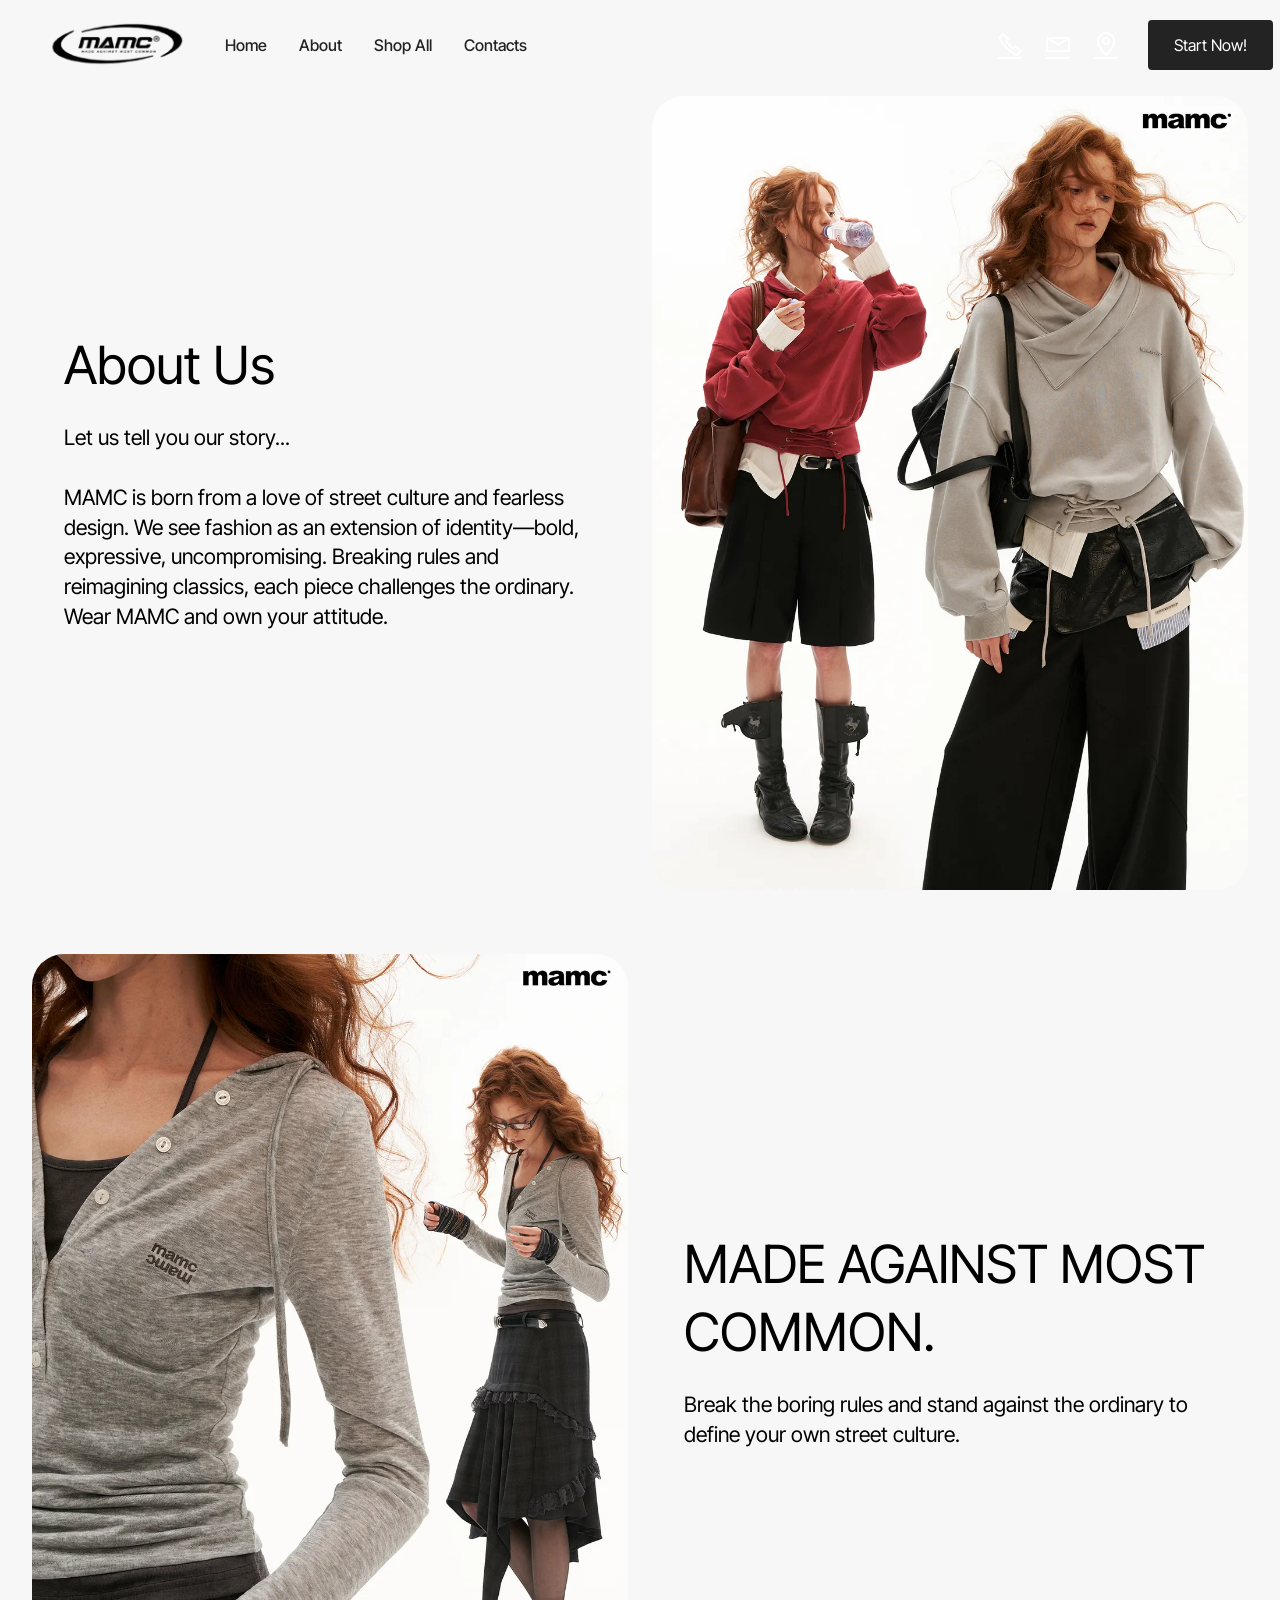
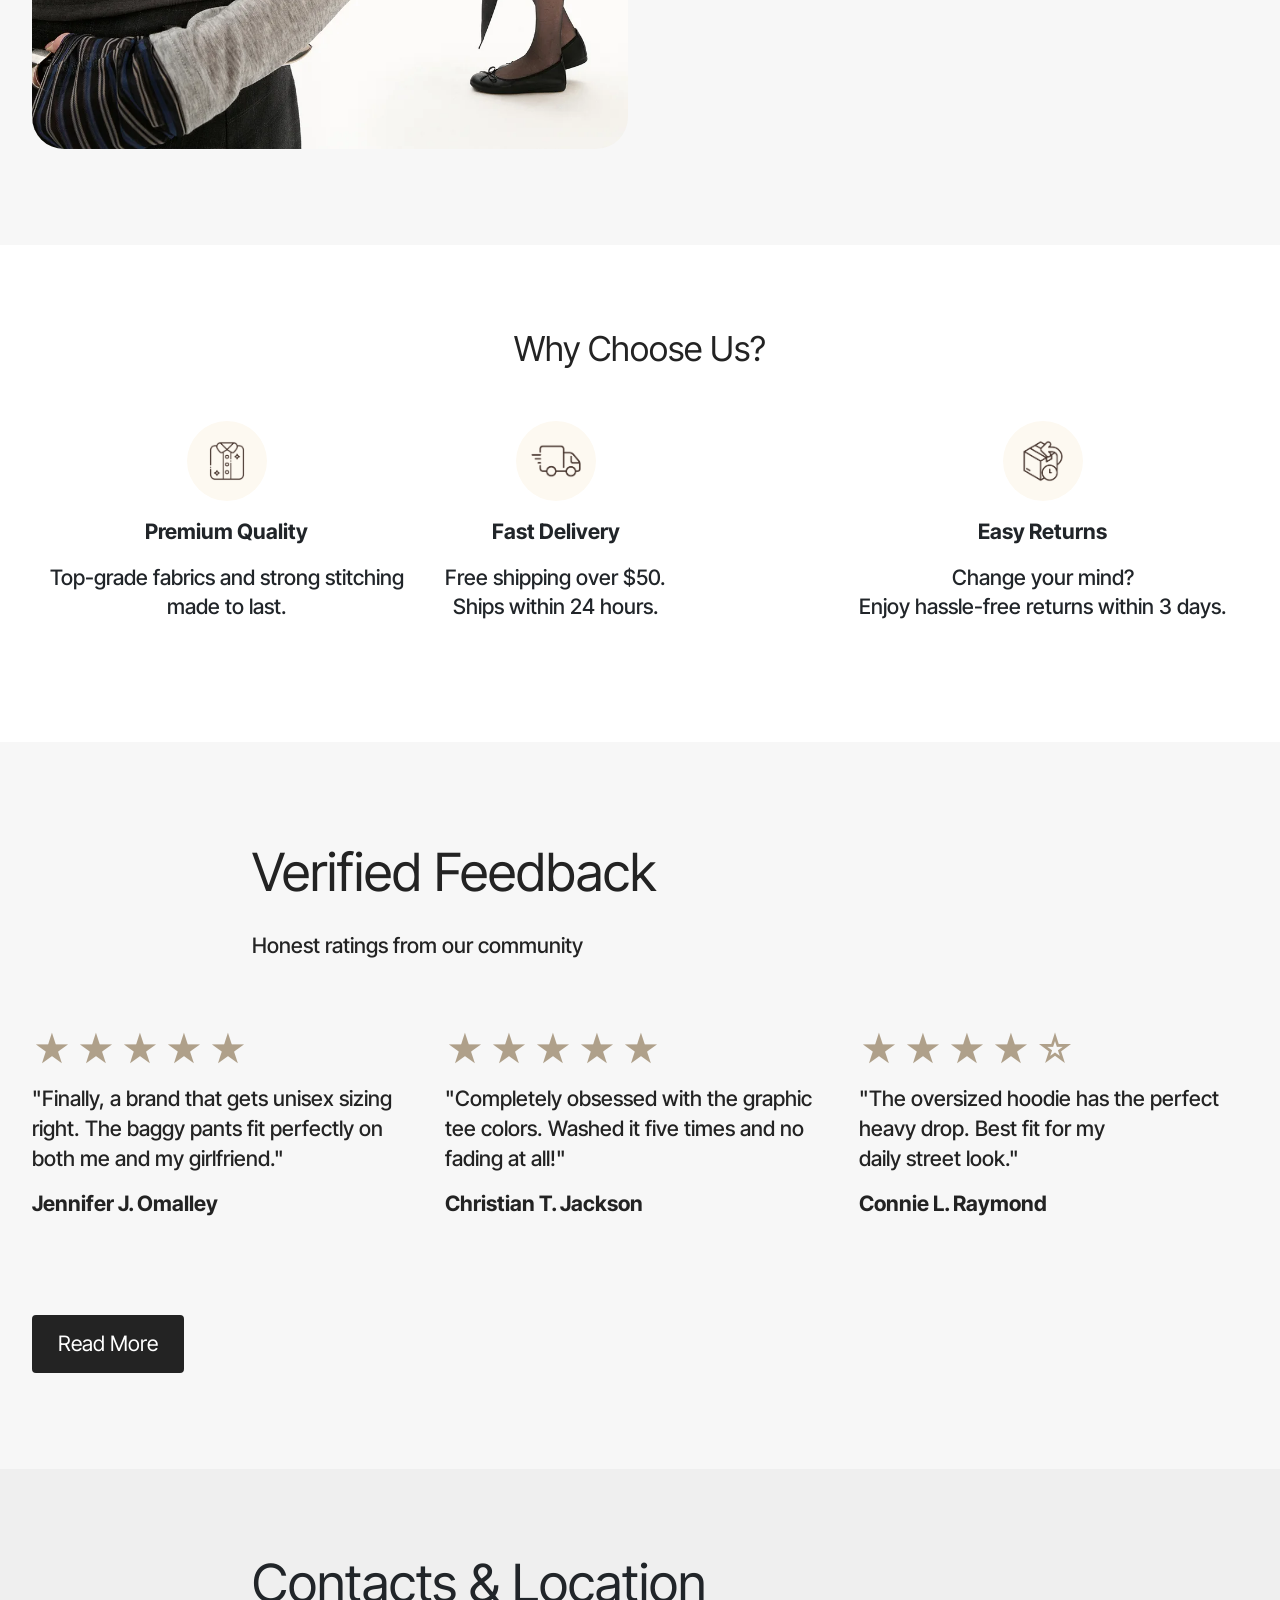
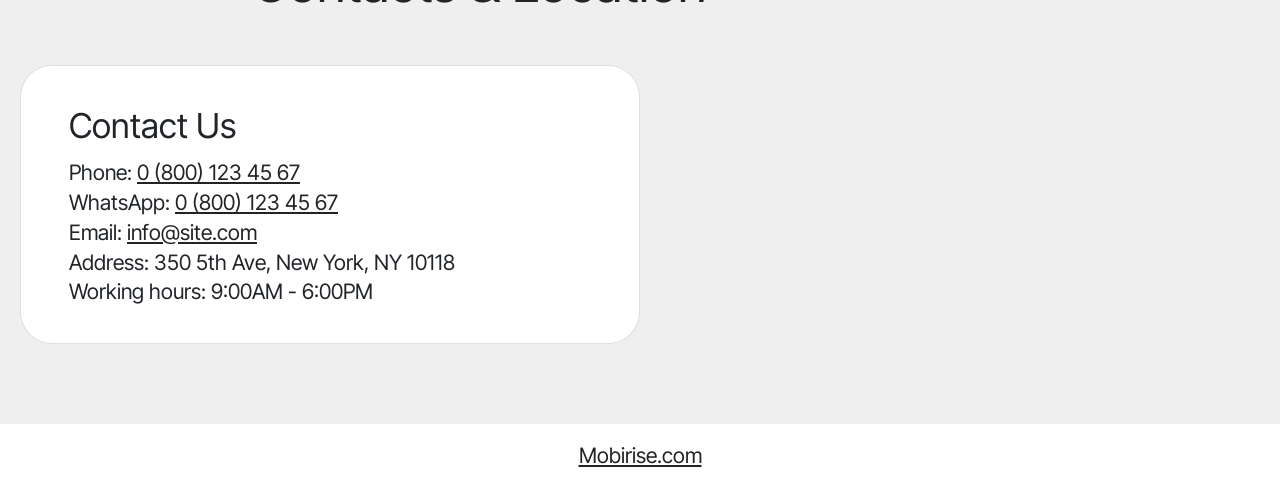
==== commit a787c4e1: "create github pages" ====
--- a/page2.html
+++ b/page2.html
@@ -19,9 +19,9 @@
   <link rel="stylesheet" href="assets/theme/css/style.css">
   <link rel="preload" href="https://fonts.googleapis.com/css?family=Archivo+Black:400&display=swap" as="style" onload="this.onload=null;this.rel='stylesheet'">
   <noscript><link rel="stylesheet" href="https://fonts.googleapis.com/css?family=Archivo+Black:400&display=swap"></noscript>
-  <link rel="preload" href="https://fonts.googleapis.com/css2?family=Inter+Tight:wght@400;700&display=swap&display=swap" as="style" onload="this.onload=null;this.rel='stylesheet'">
-  <noscript><link rel="stylesheet" href="https://fonts.googleapis.com/css2?family=Inter+Tight:wght@400;700&display=swap&display=swap"></noscript>
-  <link rel="preload" as="style" href="assets/mobirise/css/mbr-additional.css?v=kjIGTY"><link rel="stylesheet" href="assets/mobirise/css/mbr-additional.css?v=kjIGTY" type="text/css">
+  <link rel="preload" href="https://fonts.googleapis.com/css?family=Inter+Tight:100,200,300,400,500,600,700,800,900,100i,200i,300i,400i,500i,600i,700i,800i,900i&display=swap" as="style" onload="this.onload=null;this.rel='stylesheet'">
+  <noscript><link rel="stylesheet" href="https://fonts.googleapis.com/css?family=Inter+Tight:100,200,300,400,500,600,700,800,900,100i,200i,300i,400i,500i,600i,700i,800i,900i&display=swap"></noscript>
+  <link rel="preload" as="style" href="assets/mobirise/css/mbr-additional.css?v=OhJ8VU"><link rel="stylesheet" href="assets/mobirise/css/mbr-additional.css?v=OhJ8VU" type="text/css">
 
   
   
@@ -294,7 +294,7 @@
             </div>
         </div>
     </div>
-</section><section class="display-7" style="padding: 0;align-items: center;justify-content: center;flex-wrap: wrap;    align-content: center;display: flex;position: relative;height: 4rem;"><a href="https://mobiri.se/5185864" style="flex: 1 1;height: 4rem;position: absolute;width: 100%;z-index: 1;"><img alt="" style="height: 4rem;" src="[data-uri]"></a><p style="margin: 0;text-align: center;" class="display-7">&#8204;</p><a style="z-index:1" href="https://mobirise.com/drag-drop-website-builder.html">Drag & Drop Website Builder</a></section><script src="assets/bootstrap/js/bootstrap.bundle.min.js"></script>  <script src="assets/smoothscroll/smooth-scroll.js"></script>  <script src="assets/ytplayer/index.js"></script>  <script src="assets/dropdown/js/navbar-dropdown.js"></script>  <script src="assets/theme/js/script.js"></script>  
+</section><section class="display-7" style="padding: 0;align-items: center;justify-content: center;flex-wrap: wrap;    align-content: center;display: flex;position: relative;height: 4rem;"><a href="https://mobiri.se/5185864" style="flex: 1 1;height: 4rem;position: absolute;width: 100%;z-index: 1;"><img alt="" style="height: 4rem;" src="[data-uri]"></a><p style="margin: 0;text-align: center;" class="display-7">&#8204;</p><a style="z-index:1" href="https://mobirise.com">Mobirise.com </a></section><script src="assets/bootstrap/js/bootstrap.bundle.min.js"></script>  <script src="assets/smoothscroll/smooth-scroll.js"></script>  <script src="assets/ytplayer/index.js"></script>  <script src="assets/dropdown/js/navbar-dropdown.js"></script>  <script src="assets/theme/js/script.js"></script>  
   
   
   <input name="animation" type="hidden">
--- a/assets/mobirise/css/mbr-additional.css
+++ b/assets/mobirise/css/mbr-additional.css
@@ -1951,57 +1951,6 @@
   width: 100%;
   height: 100%;
 }
-.cid-vxfVXcGzg7 {
-  padding-top: 4rem;
-  padding-bottom: 4rem;
-  background-color: #f7f7f7;
-}
-.cid-vxfVXcGzg7 .mbr-fallback-image.disabled {
-  display: none;
-}
-.cid-vxfVXcGzg7 .mbr-fallback-image {
-  display: block;
-  background-size: cover;
-  background-position: center center;
-  width: 100%;
-  height: 100%;
-  position: absolute;
-  top: 0;
-}
-.cid-vxfVXcGzg7 .row-reverse {
-  flex-direction: row-reverse;
-}
-@media (max-width: 991px) {
-  .cid-vxfVXcGzg7 .image-wrapper {
-    margin-bottom: 1rem;
-  }
-}
-.cid-vxfVXcGzg7 .row {
-  align-items: center;
-  padding-top: 2rem;
-  padding-bottom: 2rem;
-}
-@media (max-width: 991px) {
-  .cid-vxfVXcGzg7 .image-wrapper {
-    padding: 1rem;
-  }
-}
-@media (min-width: 992px) {
-  .cid-vxfVXcGzg7 .text-wrapper {
-    padding: 0 2rem;
-  }
-}
-.cid-vxfVXcGzg7 .mbr-section-title {
-  color: #000000;
-}
-.cid-vxfVXcGzg7 .mbr-text,
-.cid-vxfVXcGzg7 .mbr-section-btn {
-  color: #000000;
-}
-.cid-vxfVXcGzg7 img {
-  width: 100%;
-  height: 100%;
-}
 .cid-vxfVX9iiKQ {
   z-index: 1000;
   width: 100%;
@@ -2576,6 +2525,57 @@
     padding: 1rem;
   }
 }
+.cid-vxfVXcGzg7 {
+  padding-top: 4rem;
+  padding-bottom: 4rem;
+  background-color: #f7f7f7;
+}
+.cid-vxfVXcGzg7 .mbr-fallback-image.disabled {
+  display: none;
+}
+.cid-vxfVXcGzg7 .mbr-fallback-image {
+  display: block;
+  background-size: cover;
+  background-position: center center;
+  width: 100%;
+  height: 100%;
+  position: absolute;
+  top: 0;
+}
+.cid-vxfVXcGzg7 .row-reverse {
+  flex-direction: row-reverse;
+}
+@media (max-width: 991px) {
+  .cid-vxfVXcGzg7 .image-wrapper {
+    margin-bottom: 1rem;
+  }
+}
+.cid-vxfVXcGzg7 .row {
+  align-items: center;
+  padding-top: 2rem;
+  padding-bottom: 2rem;
+}
+@media (max-width: 991px) {
+  .cid-vxfVXcGzg7 .image-wrapper {
+    padding: 1rem;
+  }
+}
+@media (min-width: 992px) {
+  .cid-vxfVXcGzg7 .text-wrapper {
+    padding: 0 2rem;
+  }
+}
+.cid-vxfVXcGzg7 .mbr-section-title {
+  color: #000000;
+}
+.cid-vxfVXcGzg7 .mbr-text,
+.cid-vxfVXcGzg7 .mbr-section-btn {
+  color: #000000;
+}
+.cid-vxfVXcGzg7 img {
+  width: 100%;
+  height: 100%;
+}
 .cid-vxfVXcbnAX {
   padding-top: 5rem;
   padding-bottom: 5rem;
@@ -2756,133 +2756,6 @@
 }
 .cid-vxg5z7XOGa .content-head {
   max-width: 800px;
-}
-.cid-vxhFImUgjO {
-  background-color: #ffffff;
-  padding-top: 0rem;
-  padding-bottom: 0rem;
-}
-.cid-vxhFImUgjO .carousel {
-  height: 800px;
-}
-.cid-vxhFImUgjO .carousel img {
-  width: 100%;
-  height: 100%;
-  object-fit: cover;
-}
-.cid-vxhFImUgjO .carousel-item,
-.cid-vxhFImUgjO .carousel-inner {
-  height: 100%;
-}
-.cid-vxhFImUgjO img,
-.cid-vxhFImUgjO .item-wrapper {
-  border-radius: 0 !important;
-}
-.cid-vxhFImUgjO .carousel-caption {
-  bottom: 40px;
-  z-index: 1;
-}
-.cid-vxhFImUgjO .mobi-mbri-arrow-next {
-  margin-left: 5px;
-}
-.cid-vxhFImUgjO .mobi-mbri-arrow-prev {
-  margin-right: 5px;
-}
-.cid-vxhFImUgjO .carousel-control:hover {
-  background: #1b1b1b;
-  color: #fff;
-  opacity: 1;
-}
-.cid-vxhFImUgjO .item-wrapper {
-  width: 100%;
-}
-@media (max-width: 767px) {
-  .cid-vxhFImUgjO .container .carousel-control {
-    margin-bottom: 0;
-  }
-  .cid-vxhFImUgjO .content-slider-wrap {
-    width: 100% !important;
-  }
-}
-.cid-vxhFImUgjO .container .carousel-indicators {
-  margin-bottom: 3px;
-}
-.cid-vxhFImUgjO .carousel-control {
-  top: 50%;
-  width: 60px;
-  height: 60px;
-  margin-top: -1.5rem;
-  font-size: 22px;
-  background-color: rgba(0, 0, 0, 0.5);
-  border: 2px solid #fff;
-  border-radius: 50%;
-  transition: all 0.3s;
-}
-.cid-vxhFImUgjO .carousel-control.carousel-control-prev {
-  left: 0;
-  margin-left: 2.5rem;
-}
-.cid-vxhFImUgjO .carousel-control.carousel-control-next {
-  right: 0;
-  margin-right: 2.5rem;
-}
-@media (max-width: 767px) {
-  .cid-vxhFImUgjO .carousel-control {
-    top: auto;
-    bottom: 1rem;
-  }
-}
-.cid-vxhFImUgjO .carousel-indicators {
-  position: absolute;
-  bottom: 0;
-  margin-bottom: 1.5rem !important;
-}
-.cid-vxhFImUgjO .carousel-indicators li {
-  max-width: 15px;
-  height: 15px;
-  width: 15px;
-  max-height: 15px;
-  margin: 3px;
-  background-color: rgba(0, 0, 0, 0.5);
-  border: 2px solid #fff;
-  border-radius: 50%;
-  opacity: 0.5;
-  transition: all 0.3s;
-}
-.cid-vxhFImUgjO .carousel-indicators li.active,
-.cid-vxhFImUgjO .carousel-indicators li:hover {
-  opacity: 0.9;
-}
-.cid-vxhFImUgjO .carousel-indicators li::after,
-.cid-vxhFImUgjO .carousel-indicators li::before {
-  content: none;
-}
-.cid-vxhFImUgjO .carousel-indicators.ie-fix {
-  left: 50%;
-  display: block;
-  width: 60%;
-  margin-left: -30%;
-  text-align: center;
-}
-@media (max-width: 768px) {
-  .cid-vxhFImUgjO .carousel-indicators {
-    display: none !important;
-  }
-}
-@media (max-width: 991px) {
-  .cid-vxhFImUgjO .mbr-section-subtitle,
-  .cid-vxhFImUgjO .mbr-section-text,
-  .cid-vxhFImUgjO .mbr-section-btn {
-    text-align: center;
-  }
-}
-.cid-vxhFImUgjO .mbr-section-subtitle {
-  text-align: center;
-  color: #ffffff;
-}
-.cid-vxhFImUgjO .mbr-section-text,
-.cid-vxhFImUgjO .mbr-section-btn {
-  text-align: center;
 }
 .cid-vxhFIkMuS3 {
   z-index: 1000;
@@ -3458,6 +3331,133 @@
     padding: 1rem;
   }
 }
+.cid-vxhFImUgjO {
+  background-color: #ffffff;
+  padding-top: 0rem;
+  padding-bottom: 0rem;
+}
+.cid-vxhFImUgjO .carousel {
+  height: 800px;
+}
+.cid-vxhFImUgjO .carousel img {
+  width: 100%;
+  height: 100%;
+  object-fit: cover;
+}
+.cid-vxhFImUgjO .carousel-item,
+.cid-vxhFImUgjO .carousel-inner {
+  height: 100%;
+}
+.cid-vxhFImUgjO img,
+.cid-vxhFImUgjO .item-wrapper {
+  border-radius: 0 !important;
+}
+.cid-vxhFImUgjO .carousel-caption {
+  bottom: 40px;
+  z-index: 1;
+}
+.cid-vxhFImUgjO .mobi-mbri-arrow-next {
+  margin-left: 5px;
+}
+.cid-vxhFImUgjO .mobi-mbri-arrow-prev {
+  margin-right: 5px;
+}
+.cid-vxhFImUgjO .carousel-control:hover {
+  background: #1b1b1b;
+  color: #fff;
+  opacity: 1;
+}
+.cid-vxhFImUgjO .item-wrapper {
+  width: 100%;
+}
+@media (max-width: 767px) {
+  .cid-vxhFImUgjO .container .carousel-control {
+    margin-bottom: 0;
+  }
+  .cid-vxhFImUgjO .content-slider-wrap {
+    width: 100% !important;
+  }
+}
+.cid-vxhFImUgjO .container .carousel-indicators {
+  margin-bottom: 3px;
+}
+.cid-vxhFImUgjO .carousel-control {
+  top: 50%;
+  width: 60px;
+  height: 60px;
+  margin-top: -1.5rem;
+  font-size: 22px;
+  background-color: rgba(0, 0, 0, 0.5);
+  border: 2px solid #fff;
+  border-radius: 50%;
+  transition: all 0.3s;
+}
+.cid-vxhFImUgjO .carousel-control.carousel-control-prev {
+  left: 0;
+  margin-left: 2.5rem;
+}
+.cid-vxhFImUgjO .carousel-control.carousel-control-next {
+  right: 0;
+  margin-right: 2.5rem;
+}
+@media (max-width: 767px) {
+  .cid-vxhFImUgjO .carousel-control {
+    top: auto;
+    bottom: 1rem;
+  }
+}
+.cid-vxhFImUgjO .carousel-indicators {
+  position: absolute;
+  bottom: 0;
+  margin-bottom: 1.5rem !important;
+}
+.cid-vxhFImUgjO .carousel-indicators li {
+  max-width: 15px;
+  height: 15px;
+  width: 15px;
+  max-height: 15px;
+  margin: 3px;
+  background-color: rgba(0, 0, 0, 0.5);
+  border: 2px solid #fff;
+  border-radius: 50%;
+  opacity: 0.5;
+  transition: all 0.3s;
+}
+.cid-vxhFImUgjO .carousel-indicators li.active,
+.cid-vxhFImUgjO .carousel-indicators li:hover {
+  opacity: 0.9;
+}
+.cid-vxhFImUgjO .carousel-indicators li::after,
+.cid-vxhFImUgjO .carousel-indicators li::before {
+  content: none;
+}
+.cid-vxhFImUgjO .carousel-indicators.ie-fix {
+  left: 50%;
+  display: block;
+  width: 60%;
+  margin-left: -30%;
+  text-align: center;
+}
+@media (max-width: 768px) {
+  .cid-vxhFImUgjO .carousel-indicators {
+    display: none !important;
+  }
+}
+@media (max-width: 991px) {
+  .cid-vxhFImUgjO .mbr-section-subtitle,
+  .cid-vxhFImUgjO .mbr-section-text,
+  .cid-vxhFImUgjO .mbr-section-btn {
+    text-align: center;
+  }
+}
+.cid-vxhFImUgjO .mbr-section-subtitle {
+  text-align: center;
+  color: #ffffff;
+}
+.cid-vxhFImUgjO .mbr-section-text,
+.cid-vxhFImUgjO .mbr-section-btn {
+  text-align: center;
+}
 .cid-vxhFIlYAqv {
   padding-top: 6rem;
   padding-bottom: 6rem;
@@ -7681,3 +7681,1197 @@
   width: 100%;
   height: 100%;
 }
+.cid-vxigZqLPr6 {
+  z-index: 1000;
+  width: 100%;
+  position: relative;
+}
+.cid-vxigZqLPr6 .dropdown-item:before {
+  font-family: Moririse2 !important;
+  content: "\e966";
+  display: inline-block;
+  width: 0;
+  position: absolute;
+  left: 1rem;
+  top: 0.5rem;
+  margin-right: 0.5rem;
+  line-height: 1;
+  font-size: inherit;
+  vertical-align: middle;
+  text-align: center;
+  overflow: hidden;
+  transform: scale(0, 1);
+  transition: all 0.25s ease-in-out;
+}
+@media (max-width: 767px) {
+  .cid-vxigZqLPr6 .navbar-toggler {
+    transform: scale(0.8);
+  }
+}
+.cid-vxigZqLPr6 .navbar-brand {
+  flex-shrink: 0;
+  align-items: center;
+  margin-right: 0;
+  padding: 10px 0;
+  transition: all 0.3s;
+  word-break: break-word;
+  z-index: 1;
+}
+.cid-vxigZqLPr6 .navbar-brand img {
+  max-width: 100%;
+  max-height: 100%;
+  border-radius: 0px !important;
+}
+.cid-vxigZqLPr6 .navbar-brand .navbar-caption {
+  line-height: inherit !important;
+}
+.cid-vxigZqLPr6 .navbar-brand .navbar-logo a {
+  outline: none;
+}
+.cid-vxigZqLPr6 .navbar-nav {
+  margin: auto;
+  margin-left: 0;
+}
+.cid-vxigZqLPr6 .navbar-nav .nav-item {
+  padding: 0 !important;
+  transition: 0.3s all !important;
+}
+.cid-vxigZqLPr6 .navbar-nav .nav-item .nav-link {
+  padding: 16px !important;
+  margin: 0 !important;
+  border-radius: 1rem !important;
+  transition: 0.3s all !important;
+  border-radius: 4px !important;
+}
+.cid-vxigZqLPr6 .navbar-nav .nav-item .nav-link:hover {
+  background-color: rgba(27, 31, 10, 0.06);
+}
+.cid-vxigZqLPr6 .navbar-nav .open .nav-link::after {
+  transform: rotate(180deg);
+}
+@media (min-width: 992px) {
+  .cid-vxigZqLPr6 .navbar-nav .open .nav-link::before {
+    content: "";
+    width: 100%;
+    height: 20px;
+    top: 100%;
+    background: transparent;
+    position: absolute;
+  }
+}
+.cid-vxigZqLPr6 .navbar-nav .dropdown-item {
+  padding: 12px !important;
+  border-radius: 0.5rem !important;
+  margin: 0 8px !important;
+  transition: 0.3s all !important;
+  border-radius: 4px !important;
+}
+.cid-vxigZqLPr6 .navbar-nav .dropdown-item:hover {
+  background-color: rgba(27, 31, 10, 0.06);
+}
+@media (min-width: 992px) {
+  .cid-vxigZqLPr6 .navbar-nav {
+    padding-left: 1.5rem;
+  }
+}
+.cid-vxigZqLPr6 .nav-link {
+  width: fit-content;
+  position: relative;
+}
+.cid-vxigZqLPr6 .navbar-logo {
+  padding-left: 2rem;
+  margin: 0 !important;
+}
+@media (max-width: 767px) {
+  .cid-vxigZqLPr6 .navbar-logo {
+    padding-left: 1rem;
+  }
+}
+.cid-vxigZqLPr6 .navbar-caption {
+  padding-left: 1rem;
+  padding-right: 0.5rem;
+}
+@media (max-width: 767px) {
+  .cid-vxigZqLPr6 .nav-dropdown {
+    padding-bottom: 0.5rem;
+  }
+}
+.cid-vxigZqLPr6 .nav-dropdown .link.dropdown-toggle::after {
+  margin-left: 0.5rem;
+  margin-top: 0.2rem;
+  transition: 0.3s all;
+}
+.cid-vxigZqLPr6 .container {
+  display: flex;
+  height: 90px;
+  padding: 0.5rem 0.6rem;
+  flex-wrap: nowrap;
+  left: 0;
+  right: 0;
+  -webkit-box-pack: justify;
+  -ms-flex-pack: justify;
+  justify-content: flex-end;
+  -webkit-box-align: center;
+  -webkit-align-items: center;
+  -ms-flex-align: center;
+  align-items: center;
+  border-radius: 100vw;
+  border-radius: 4px !important;
+}
+@media (max-width: 992px) {
+  .cid-vxigZqLPr6 .container {
+    padding-right: 2rem;
+  }
+}
+@media (max-width: 767px) {
+  .cid-vxigZqLPr6 .container {
+    width: 95%;
+    height: 56px !important;
+    padding-right: 1rem;
+    margin-top: 0rem;
+  }
+}
+.cid-vxigZqLPr6 .iconfont-wrapper {
+  color: #ffffff !important;
+  font-size: 1.5rem;
+  padding-right: 0.5rem;
+}
+.cid-vxigZqLPr6 .dropdown-menu {
+  flex-wrap: wrap;
+  flex-direction: column;
+  max-width: 100%;
+  padding: 12px 4px !important;
+  border-radius: 1.5rem;
+  transition: 0.3s all !important;
+  min-width: auto;
+  background: #ffffff;
+  border-radius: 4px !important;
+}
+.cid-vxigZqLPr6 .nav-item:focus,
+.cid-vxigZqLPr6 .nav-link:focus {
+  outline: none;
+}
+.cid-vxigZqLPr6 .dropdown .dropdown-menu .dropdown-item {
+  width: auto;
+  transition: all 0.25s ease-in-out;
+}
+.cid-vxigZqLPr6 .dropdown .dropdown-menu .dropdown-item::after {
+  right: 0.5rem;
+}
+.cid-vxigZqLPr6 .dropdown .dropdown-menu .dropdown-item .mbr-iconfont {
+  margin-right: 0.5rem;
+  vertical-align: sub;
+}
+.cid-vxigZqLPr6 .dropdown .dropdown-menu .dropdown-item .mbr-iconfont:before {
+  display: inline-block;
+  transform: scale(1, 1);
+  transition: all 0.25s ease-in-out;
+}
+.cid-vxigZqLPr6 .collapsed .dropdown-menu .dropdown-item:before {
+  display: none;
+}
+.cid-vxigZqLPr6 .collapsed .dropdown .dropdown-menu .dropdown-item {
+  padding: 0.235em 1.5em 0.235em 1.5em !important;
+  transition: none;
+  margin: 0 !important;
+}
+.cid-vxigZqLPr6 .navbar {
+  min-height: 90px;
+  transition: all 0.3s;
+  border-bottom: 1px solid transparent;
+  background: transparent !important;
+  padding: 0 !important;
+  border: none !important;
+  box-shadow: none !important;
+  border-radius: 0 !important;
+}
+.cid-vxigZqLPr6 .navbar.opened {
+  transition: all 0.25s;
+}
+.cid-vxigZqLPr6 .navbar .dropdown-item {
+  padding: 0.5rem 1.8rem;
+}
+.cid-vxigZqLPr6 .navbar .navbar-logo img {
+  width: auto;
+}
+.cid-vxigZqLPr6 .navbar .navbar-collapse {
+  z-index: 1;
+  justify-content: flex-end;
+}
+.cid-vxigZqLPr6 .navbar.collapsed {
+  justify-content: center;
+}
+.cid-vxigZqLPr6 .navbar.collapsed .nav-item .nav-link::before {
+  display: none;
+}
+.cid-vxigZqLPr6 .navbar.collapsed.opened .dropdown-menu {
+  top: 0;
+}
+@media (min-width: 992px) {
+  .cid-vxigZqLPr6 .navbar.collapsed.opened:not(.navbar-short) .navbar-collapse {
+    max-height: calc(98.5vh - 3rem);
+  }
+}
+.cid-vxigZqLPr6 .navbar.collapsed .dropdown-menu .dropdown-submenu {
+  left: 0 !important;
+}
+.cid-vxigZqLPr6 .navbar.collapsed .dropdown-menu .dropdown-item:after {
+  right: auto;
+}
+.cid-vxigZqLPr6 .navbar.collapsed .dropdown-menu .dropdown-toggle[data-toggle="dropdown-submenu"]:after {
+  margin-left: 0.5rem;
+  margin-top: 0.2rem;
+  border-top: 0.35em solid;
+  border-right: 0.35em solid transparent;
+  border-left: 0.35em solid transparent;
+  border-bottom: 0;
+  top: 41%;
+}
+.cid-vxigZqLPr6 .navbar.collapsed ul.navbar-nav li {
+  margin: auto;
+}
+.cid-vxigZqLPr6 .navbar.collapsed .dropdown-menu .dropdown-item {
+  padding: 0.25rem 1.5rem;
+  text-align: center;
+}
+.cid-vxigZqLPr6 .navbar.collapsed .icons-menu {
+  padding-left: 0;
+  padding-right: 0;
+  padding-top: 0.5rem;
+  padding-bottom: 0.5rem;
+}
+@media (max-width: 767px) {
+  .cid-vxigZqLPr6 .navbar {
+    min-height: 72px;
+  }
+  .cid-vxigZqLPr6 .navbar .navbar-logo img {
+    height: 2rem !important;
+  }
+}
+@media (max-width: 991px) {
+  .cid-vxigZqLPr6 .navbar .nav-item .nav-link::before {
+    display: none;
+  }
+  .cid-vxigZqLPr6 .navbar.opened .dropdown-menu {
+    top: 0;
+  }
+  .cid-vxigZqLPr6 .navbar .dropdown-menu .dropdown-submenu {
+    left: 0 !important;
+  }
+  .cid-vxigZqLPr6 .navbar .dropdown-menu .dropdown-item:after {
+    right: auto;
+  }
+  .cid-vxigZqLPr6 .navbar .dropdown-menu .dropdown-toggle[data-toggle="dropdown-submenu"]:after {
+    margin-left: 0.5rem;
+    margin-top: 0.2rem;
+    border-top: 0.35em solid;
+    border-right: 0.35em solid transparent;
+    border-left: 0.35em solid transparent;
+    border-bottom: 0;
+    top: 40%;
+  }
+  .cid-vxigZqLPr6 .navbar .dropdown-menu .dropdown-item {
+    padding: 0.25rem 1.5rem !important;
+    text-align: center;
+  }
+  .cid-vxigZqLPr6 .navbar .navbar-brand {
+    flex-shrink: initial;
+    flex-basis: auto;
+    word-break: break-word;
+    padding-right: 10px;
+  }
+  .cid-vxigZqLPr6 .navbar .navbar-toggler {
+    flex-basis: auto;
+  }
+  .cid-vxigZqLPr6 .navbar .icons-menu {
+    padding-left: 0;
+    padding-top: 0.5rem;
+    padding-bottom: 0.5rem;
+  }
+}
+.cid-vxigZqLPr6 .navbar.navbar-short .navbar-logo img {
+  height: 2rem;
+}
+.cid-vxigZqLPr6 .dropdown-item.active,
+.cid-vxigZqLPr6 .dropdown-item:active {
+  background-color: transparent;
+}
+.cid-vxigZqLPr6 .navbar-expand-lg .navbar-nav .nav-link {
+  padding: 0;
+}
+.cid-vxigZqLPr6 .nav-dropdown .link.dropdown-toggle {
+  margin-right: 1.667em;
+}
+.cid-vxigZqLPr6 .nav-dropdown .link.dropdown-toggle[aria-expanded="true"] {
+  margin-right: 0;
+  padding: 0.667em 1.667em;
+}
+.cid-vxigZqLPr6 .navbar.navbar-expand-lg .dropdown .dropdown-menu {
+  background: #ffffff;
+}
+.cid-vxigZqLPr6 .navbar.navbar-expand-lg .dropdown .dropdown-menu .dropdown-submenu {
+  margin: 0;
+  left: 105%;
+  transform: none;
+  top: -12px;
+}
+.cid-vxigZqLPr6 .navbar .dropdown.open > .dropdown-menu {
+  display: flex;
+}
+.cid-vxigZqLPr6 ul.navbar-nav {
+  flex-wrap: wrap;
+}
+.cid-vxigZqLPr6 .navbar-buttons {
+  text-align: center;
+  min-width: 140px;
+}
+@media (max-width: 992px) {
+  .cid-vxigZqLPr6 .navbar-buttons {
+    text-align: left;
+  }
+}
+.cid-vxigZqLPr6 button.navbar-toggler {
+  outline: none;
+  width: 31px;
+  height: 20px;
+  cursor: pointer;
+  transition: all 0.2s;
+  position: relative;
+  align-self: center;
+}
+.cid-vxigZqLPr6 button.navbar-toggler .hamburger span {
+  position: absolute;
+  right: 0;
+  width: 30px;
+  height: 2px;
+  border-right: 5px;
+  background-color: #ffffff;
+}
+.cid-vxigZqLPr6 button.navbar-toggler .hamburger span:nth-child(1) {
+  top: 0;
+  transition: all 0.2s;
+}
+.cid-vxigZqLPr6 button.navbar-toggler .hamburger span:nth-child(2) {
+  top: 8px;
+  transition: all 0.15s;
+}
+.cid-vxigZqLPr6 button.navbar-toggler .hamburger span:nth-child(3) {
+  top: 8px;
+  transition: all 0.15s;
+}
+.cid-vxigZqLPr6 button.navbar-toggler .hamburger span:nth-child(4) {
+  top: 16px;
+  transition: all 0.2s;
+}
+.cid-vxigZqLPr6 nav.opened .hamburger span:nth-child(1) {
+  top: 8px;
+  width: 0;
+  opacity: 0;
+  right: 50%;
+  transition: all 0.2s;
+}
+.cid-vxigZqLPr6 nav.opened .hamburger span:nth-child(2) {
+  transform: rotate(45deg);
+  transition: all 0.25s;
+}
+.cid-vxigZqLPr6 nav.opened .hamburger span:nth-child(3) {
+  transform: rotate(-45deg);
+  transition: all 0.25s;
+}
+.cid-vxigZqLPr6 nav.opened .hamburger span:nth-child(4) {
+  top: 8px;
+  width: 0;
+  opacity: 0;
+  right: 50%;
+  transition: all 0.2s;
+}
+.cid-vxigZqLPr6 .navbar-dropdown {
+  padding: 0;
+  background-color: #ffffff !important;
+  position: fixed;
+}
+.cid-vxigZqLPr6 .opacityScroll {
+  background: rgba(255, 255, 255, 0) !important;
+}
+.cid-vxigZqLPr6 a.nav-link {
+  display: flex;
+  align-items: center;
+  justify-content: center;
+}
+.cid-vxigZqLPr6 .icons-menu {
+  flex-wrap: nowrap;
+  display: flex;
+  justify-content: center;
+  padding-left: 1rem;
+  padding-right: 1rem;
+  padding-top: 0.3rem;
+  text-align: center;
+}
+@media (max-width: 992px) {
+  .cid-vxigZqLPr6 .icons-menu {
+    justify-content: flex-start;
+    margin-bottom: 0.5rem;
+  }
+}
+@media screen and (-ms-high-contrast: active), (-ms-high-contrast: none) {
+  .cid-vxigZqLPr6 .navbar {
+    height: 70px;
+  }
+  .cid-vxigZqLPr6 .navbar.opened {
+    height: auto;
+  }
+  .cid-vxigZqLPr6 .nav-item .nav-link:hover::before {
+    width: 175%;
+    max-width: calc(100% + 2rem);
+    left: -1rem;
+  }
+}
+.cid-vxigZqLPr6 .navbar .dropdown > .dropdown-menu {
+  display: none;
+  width: max-content;
+  max-width: 500px !important;
+  transform: translateX(-50%);
+  top: calc(100% + 20px);
+  left: 50%;
+}
+.cid-vxigZqLPr6 .navbar .dropdown > .dropdown-menu .dropdown-item {
+  line-height: 1 !important;
+}
+.cid-vxigZqLPr6 .navbar .dropdown > .dropdown-menu .dropdown .dropdown-item {
+  align-items: center;
+  display: flex;
+  height: max-content !important;
+  min-height: max-content !important;
+}
+.cid-vxigZqLPr6 .navbar .dropdown > .dropdown-menu .dropdown .dropdown-item::after {
+  display: inline-block;
+  position: static;
+  margin-left: 0.5rem;
+  margin-top: 0;
+  margin-right: 0;
+  margin-bottom: 0;
+  transition: 0.3s all;
+  transform: rotate(-90deg);
+}
+.cid-vxigZqLPr6 .navbar .dropdown > .dropdown-menu .dropdown.open .dropdown-item::after {
+  transform: rotate(0deg);
+}
+.cid-vxigZqLPr6 .mbr-section-btn {
+  margin: -0.6rem -0.6rem;
+}
+.cid-vxigZqLPr6 .navbar-toggler {
+  margin-left: 12px;
+  margin-right: 8px;
+  order: 1000;
+}
+@media (max-width: 991px) {
+  .cid-vxigZqLPr6 .navbar-brand {
+    margin-right: auto;
+  }
+  .cid-vxigZqLPr6 .navbar-collapse {
+    z-index: -1 !important;
+    position: absolute;
+    top: 100%;
+    left: 0;
+    width: 100%;
+    padding: 1rem;
+    border-radius: 1.5rem;
+    background: #ffffff;
+    backdrop-filter: blur(8px);
+    border-radius: 4px !important;
+  }
+  .cid-vxigZqLPr6 .navbar-nav .nav-item .nav-link::after {
+    margin-left: 10px;
+  }
+  .cid-vxigZqLPr6 .navbar-nav .dropdown-item:hover {
+    background-color: rgba(27, 31, 10, 0.06);
+  }
+  .cid-vxigZqLPr6 .navbar .dropdown > .dropdown-menu {
+    max-width: 100% !important;
+    transform: translateX(0);
+    top: 10px;
+    left: 0;
+    padding: 8px !important;
+    border-radius: 1rem;
+    background-color: rgba(27, 31, 10, 0.04) !important;
+  }
+  .cid-vxigZqLPr6 .navbar .dropdown > .dropdown-menu .dropdown-item {
+    padding: 8px !important;
+    line-height: 1 !important;
+    margin-bottom: 4px !important;
+  }
+  .cid-vxigZqLPr6 .navbar .dropdown > .dropdown-menu .dropdown .dropdown-item {
+    align-items: center;
+    display: flex;
+    height: max-content !important;
+    min-height: max-content !important;
+  }
+  .cid-vxigZqLPr6 .navbar .dropdown > .dropdown-menu .dropdown .dropdown-item::after {
+    display: inline-block;
+    position: static;
+    margin-left: 0.5rem;
+    margin-top: 0;
+    margin-right: 0;
+    margin-bottom: 0;
+    transition: 0.3s all;
+    transform: rotate(0deg);
+  }
+  .cid-vxigZqLPr6 .navbar .dropdown > .dropdown-menu .dropdown.open .dropdown-item::after {
+    transform: rotate(180deg);
+  }
+  .cid-vxigZqLPr6 .navbar .dropdown > .dropdown-menu .dropdown-submenu {
+    position: static;
+    width: 100%;
+    max-width: 100% !important;
+    transform: translateX(0) !important;
+    top: 0;
+    left: 0;
+    padding: 8px !important;
+    border-radius: 1rem;
+    background-color: rgba(27, 31, 10, 0.04) !important;
+  }
+  .cid-vxigZqLPr6 .navbar .dropdown.open > .dropdown-menu {
+    display: flex !important;
+    flex-direction: column;
+    align-items: flex-start;
+  }
+}
+@media (max-width: 991px) and (max-width: 767px) {
+  .cid-vxigZqLPr6 .navbar-collapse {
+    left: -0.7rem;
+    width: 106%;
+    border-radius: 0;
+  }
+}
+@media (max-width: 991px) and (min-width: 768px) and (max-width: 991px) {
+  .cid-vxigZqLPr6 .navbar-collapse {
+    left: 0rem;
+    width: 106%;
+    border-radius: 0;
+  }
+}
+@media (max-width: 575px) {
+  .cid-vxigZqLPr6 .navbar-collapse {
+    padding: 1rem;
+  }
+}
+.cid-vxigZrWgHh {
+  display: flex;
+  background-image: url("../../../assets/images/mamc-home-page.jpeg");
+}
+.cid-vxigZrWgHh .mbr-overlay {
+  background-color: #000000;
+  opacity: 0.1;
+}
+@media (min-width: 768px) {
+  .cid-vxigZrWgHh {
+    align-items: center;
+  }
+  .cid-vxigZrWgHh .row {
+    justify-content: center;
+  }
+  .cid-vxigZrWgHh .content-wrap {
+    padding: 1rem 3rem;
+  }
+}
+@media (max-width: 991px) and (min-width: 768px) {
+  .cid-vxigZrWgHh .content-wrap {
+    min-width: 50%;
+  }
+}
+@media (max-width: 767px) {
+  .cid-vxigZrWgHh {
+    -webkit-align-items: center;
+    align-items: center;
+  }
+  .cid-vxigZrWgHh .mbr-row {
+    -webkit-justify-content: center;
+    justify-content: center;
+  }
+  .cid-vxigZrWgHh .content-wrap {
+    width: 100%;
+  }
+}
+.cid-vxigZrWgHh .mbr-section-title,
+.cid-vxigZrWgHh .mbr-section-subtitle {
+  text-align: center;
+}
+.cid-vxigZrWgHh .mbr-text,
+.cid-vxigZrWgHh .mbr-section-btn {
+  text-align: center;
+}
+.cid-vxigZseR6O {
+  padding-top: 6rem;
+  padding-bottom: 6rem;
+  background-color: #ffffff;
+}
+.cid-vxigZseR6O img,
+.cid-vxigZseR6O .item-img {
+  width: 100%;
+  height: 100%;
+  height: 400px;
+  object-fit: cover;
+}
+@media (max-width: 767px) {
+  .cid-vxigZseR6O img,
+  .cid-vxigZseR6O .item-img {
+    max-height: 300px;
+  }
+}
+.cid-vxigZseR6O .item:focus,
+.cid-vxigZseR6O span:focus {
+  outline: none;
+}
+.cid-vxigZseR6O .item-wrapper {
+  position: relative;
+}
+.cid-vxigZseR6O .slide-content {
+  position: relative;
+  border-radius: 4px;
+  background: #ffffff;
+  height: 100%;
+  display: flex;
+  overflow: hidden;
+  flex-flow: column nowrap;
+}
+.cid-vxigZseR6O .slide-content .item-content {
+  padding: 2.25rem 2.25rem 0;
+}
+.cid-vxigZseR6O .slide-content .item-footer {
+  padding: 0 2.25rem 2.25rem;
+}
+@media (min-width: 992px) and (max-width: 1200px) {
+  .cid-vxigZseR6O .slide-content .item-content {
+    padding: 2rem 1.5rem 0;
+  }
+  .cid-vxigZseR6O .slide-content .item-footer {
+    padding: 0 1.5rem 1.5rem;
+  }
+}
+@media (max-width: 767px) {
+  .cid-vxigZseR6O .slide-content .item-content {
+    padding: 1.5rem 1.5rem 0;
+  }
+  .cid-vxigZseR6O .slide-content .item-footer {
+    padding: 0 1.5rem 1.5rem;
+  }
+}
+.cid-vxigZseR6O .mbr-section-btn {
+  margin-top: auto !important;
+}
+.cid-vxigZseR6O .mbr-section-title {
+  color: #232323;
+}
+.cid-vxigZseR6O .mbr-text,
+.cid-vxigZseR6O .mbr-section-btn {
+  text-align: left;
+}
+.cid-vxigZseR6O .item-title {
+  text-align: left;
+}
+.cid-vxigZseR6O .item-subtitle {
+  text-align: left;
+  color: #bbbbbb;
+}
+.cid-vxigZseR6O .embla__slide {
+  display: flex;
+  justify-content: center;
+  position: relative;
+  min-width: 370px;
+  max-width: 370px;
+}
+@media (max-width: 768px) {
+  .cid-vxigZseR6O .embla__slide {
+    min-width: 85%;
+    max-width: initial;
+  }
+}
+.cid-vxigZseR6O .embla__button--next,
+.cid-vxigZseR6O .embla__button--prev {
+  display: flex;
+}
+.cid-vxigZseR6O .embla__button {
+  top: 50%;
+  width: 60px;
+  height: 60px;
+  margin-top: -1.5rem;
+  font-size: 22px;
+  background-color: rgba(0, 0, 0, 0.5);
+  color: #fff;
+  border: 2px solid #fff;
+  border-radius: 50%;
+  transition: all 0.3s;
+  position: absolute;
+  display: flex;
+  justify-content: center;
+  align-items: center;
+}
+@media (max-width: 768px) {
+  .cid-vxigZseR6O .embla__button {
+    display: none;
+  }
+}
+.cid-vxigZseR6O .embla__button:disabled {
+  cursor: default;
+  display: none;
+}
+.cid-vxigZseR6O .embla__button:hover {
+  background: #000;
+  color: rgba(255, 255, 255, 0.5);
+}
+.cid-vxigZseR6O .embla__button.embla__button--prev {
+  left: 0;
+  margin-left: 2.5rem;
+}
+.cid-vxigZseR6O .embla__button.embla__button--next {
+  right: 0;
+  margin-right: 2.5rem;
+}
+@media (max-width: 767px) {
+  .cid-vxigZseR6O .embla__button {
+    top: auto;
+  }
+}
+.cid-vxigZseR6O .embla {
+  position: relative;
+  width: 100%;
+}
+.cid-vxigZseR6O .embla__viewport {
+  overflow: hidden;
+  width: 100%;
+}
+.cid-vxigZseR6O .embla__viewport.is-draggable {
+  cursor: grab;
+}
+.cid-vxigZseR6O .embla__viewport.is-dragging {
+  cursor: grabbing;
+}
+.cid-vxigZseR6O .embla__container {
+  display: flex;
+  user-select: none;
+  -webkit-touch-callout: none;
+  -khtml-user-select: none;
+  -webkit-tap-highlight-color: transparent;
+}
+@media (max-width: 768px) {
+  .cid-vxigZseR6O .embla__container .embla__slide:first-child {
+    margin-left: 2rem !important;
+  }
+  .cid-vxigZseR6O .embla__container .embla__slide:last-child {
+    margin-right: 2rem !important;
+  }
+}
+.cid-vxigZseR6O .content-head {
+  max-width: 800px;
+}
+.cid-vxigZt3Rce {
+  padding-top: 6rem;
+  padding-bottom: 6rem;
+  background-color: #f8f8f8;
+}
+.cid-vxigZt3Rce img,
+.cid-vxigZt3Rce .item-img {
+  width: 100%;
+  height: 100%;
+  height: 400px;
+  object-fit: cover;
+}
+.cid-vxigZt3Rce .item:focus,
+.cid-vxigZt3Rce span:focus {
+  outline: none;
+}
+.cid-vxigZt3Rce .item {
+  margin-bottom: 2rem;
+}
+@media (max-width: 767px) {
+  .cid-vxigZt3Rce .item {
+    margin-bottom: 1rem;
+  }
+}
+.cid-vxigZt3Rce .item-wrapper {
+  position: relative;
+  background: #ffffff;
+  height: 100%;
+  display: flex;
+  flex-flow: column nowrap;
+}
+.cid-vxigZt3Rce .item-wrapper .item-content {
+  display: flex;
+  flex-direction: column;
+  height: 100%;
+}
+.cid-vxigZt3Rce .item-wrapper .item-footer {
+  margin-top: auto;
+}
+.cid-vxigZt3Rce .item-wrapper .item-content {
+  padding: 2.25rem;
+}
+@media (min-width: 992px) and (max-width: 1200px) {
+  .cid-vxigZt3Rce .item-wrapper .item-content {
+    padding: 1.5rem;
+  }
+}
+@media (max-width: 767px) {
+  .cid-vxigZt3Rce .item-wrapper .item-content {
+    padding: 1.5rem;
+  }
+}
+.cid-vxigZt3Rce .mbr-section-title {
+  color: #232323;
+}
+.cid-vxigZt3Rce .mbr-text,
+.cid-vxigZt3Rce .mbr-section-btn {
+  text-align: center;
+}
+.cid-vxigZt3Rce .item-title {
+  text-align: left;
+}
+.cid-vxigZt3Rce .content-head {
+  max-width: 800px;
+}
+.cid-vxigZt3Rce .mbr-text,
+.cid-vxigZt3Rce .item-wrapper .mbr-section-btn {
+  text-align: left;
+}
+.cid-vxigZtoLZ9 {
+  background-color: #ffffff;
+  padding-top: 0rem;
+  padding-bottom: 0rem;
+}
+.cid-vxigZtoLZ9 .carousel {
+  height: 800px;
+}
+.cid-vxigZtoLZ9 .carousel img {
+  width: 100%;
+  height: 100%;
+  object-fit: cover;
+}
+.cid-vxigZtoLZ9 .carousel-item,
+.cid-vxigZtoLZ9 .carousel-inner {
+  height: 100%;
+}
+.cid-vxigZtoLZ9 img,
+.cid-vxigZtoLZ9 .item-wrapper {
+  border-radius: 0 !important;
+}
+.cid-vxigZtoLZ9 .carousel-caption {
+  bottom: 40px;
+  z-index: 1;
+}
+.cid-vxigZtoLZ9 .mobi-mbri-arrow-next {
+  margin-left: 5px;
+}
+.cid-vxigZtoLZ9 .mobi-mbri-arrow-prev {
+  margin-right: 5px;
+}
+.cid-vxigZtoLZ9 .carousel-control:hover {
+  background: #1b1b1b;
+  color: #fff;
+  opacity: 1;
+}
+.cid-vxigZtoLZ9 .item-wrapper {
+  width: 100%;
+}
+@media (max-width: 767px) {
+  .cid-vxigZtoLZ9 .container .carousel-control {
+    margin-bottom: 0;
+  }
+  .cid-vxigZtoLZ9 .content-slider-wrap {
+    width: 100% !important;
+  }
+}
+.cid-vxigZtoLZ9 .container .carousel-indicators {
+  margin-bottom: 3px;
+}
+.cid-vxigZtoLZ9 .carousel-control {
+  top: 50%;
+  width: 60px;
+  height: 60px;
+  margin-top: -1.5rem;
+  font-size: 22px;
+  background-color: rgba(0, 0, 0, 0.5);
+  border: 2px solid #fff;
+  border-radius: 50%;
+  transition: all 0.3s;
+}
+.cid-vxigZtoLZ9 .carousel-control.carousel-control-prev {
+  left: 0;
+  margin-left: 2.5rem;
+}
+.cid-vxigZtoLZ9 .carousel-control.carousel-control-next {
+  right: 0;
+  margin-right: 2.5rem;
+}
+@media (max-width: 767px) {
+  .cid-vxigZtoLZ9 .carousel-control {
+    top: auto;
+    bottom: 1rem;
+  }
+}
+.cid-vxigZtoLZ9 .carousel-indicators {
+  position: absolute;
+  bottom: 0;
+  margin-bottom: 1.5rem !important;
+}
+.cid-vxigZtoLZ9 .carousel-indicators li {
+  max-width: 15px;
+  height: 15px;
+  width: 15px;
+  max-height: 15px;
+  margin: 3px;
+  background-color: rgba(0, 0, 0, 0.5);
+  border: 2px solid #fff;
+  border-radius: 50%;
+  opacity: 0.5;
+  transition: all 0.3s;
+}
+.cid-vxigZtoLZ9 .carousel-indicators li.active,
+.cid-vxigZtoLZ9 .carousel-indicators li:hover {
+  opacity: 0.9;
+}
+.cid-vxigZtoLZ9 .carousel-indicators li::after,
+.cid-vxigZtoLZ9 .carousel-indicators li::before {
+  content: none;
+}
+.cid-vxigZtoLZ9 .carousel-indicators.ie-fix {
+  left: 50%;
+  display: block;
+  width: 60%;
+  margin-left: -30%;
+  text-align: center;
+}
+@media (max-width: 768px) {
+  .cid-vxigZtoLZ9 .carousel-indicators {
+    display: none !important;
+  }
+}
+@media (max-width: 991px) {
+  .cid-vxigZtoLZ9 .mbr-section-subtitle,
+  .cid-vxigZtoLZ9 .mbr-section-text,
+  .cid-vxigZtoLZ9 .mbr-section-btn {
+    text-align: center;
+  }
+}
+.cid-vxigZtoLZ9 .mbr-section-subtitle {
+  text-align: center;
+  color: #ffffff;
+}
+.cid-vxigZtoLZ9 .mbr-section-text,
+.cid-vxigZtoLZ9 .mbr-section-btn {
+  text-align: center;
+}
+.cid-vxigZtJdTn {
+  padding-top: 5rem;
+  padding-bottom: 6rem;
+  background-color: #ffffff;
+}
+.cid-vxigZtJdTn .mbr-fallback-image.disabled {
+  display: none;
+}
+.cid-vxigZtJdTn .item-wrapper {
+  margin-bottom: 2rem;
+  margin-top: 2rem;
+}
+@media (max-width: 767px) {
+  .cid-vxigZtJdTn .item-wrapper {
+    margin-bottom: 1rem;
+  }
+}
+.cid-vxigZtJdTn .mbr-fallback-image {
+  display: block;
+  background-size: cover;
+  background-position: center center;
+  width: 100%;
+  height: 100%;
+  position: absolute;
+  top: 0;
+}
+.cid-vxigZtJdTn .mbr-iconfont {
+  display: inline-flex;
+  font-size: 2rem;
+  color: #ffffff;
+  width: 80px;
+  justify-content: center;
+  align-items: center;
+  background: #afa08a;
+  height: 80px;
+  border-radius: 50%;
+}
+.cid-vxigZtJdTn .card-title,
+.cid-vxigZtJdTn .iconfont-wrapper,
+.cid-vxigZtJdTn .card-text {
+  color: #000000;
+  text-align: center;
+}
+.cid-vxigZtJdTn .content-head {
+  max-width: 800px;
+}
+.cid-vxigZtJdTn .mbr-section-title {
+  color: #604933;
+}
+.cid-vxigZtJdTn .mbr-section-btn {
+  text-align: center;
+}
+.cid-vxigZtJdTn .card-title,
+.cid-vxigZtJdTn .iconfont-wrapper {
+  color: #6a4f27;
+  text-align: center;
+}
+.cid-vxigZtJdTn .card-text,
+.cid-vxigZtJdTn .mbr-section-btn {
+  color: #a48e6e;
+}
+.cid-vxigZu1uYL {
+  padding-top: 5rem;
+  padding-bottom: 5rem;
+  background-color: #ffffff;
+}
+.cid-vxigZu1uYL .mbr-fallback-image.disabled {
+  display: none;
+}
+.cid-vxigZu1uYL .mbr-fallback-image {
+  display: block;
+  background-size: cover;
+  background-position: center center;
+  width: 100%;
+  height: 100%;
+  position: absolute;
+  top: 0;
+}
+.cid-vxigZu1uYL .item-wrapper {
+  display: flex;
+  margin-bottom: 2rem;
+}
+@media (max-width: 767px) {
+  .cid-vxigZu1uYL .item-wrapper {
+    margin-bottom: 1rem;
+  }
+}
+.cid-vxigZu1uYL .mbr-section-title {
+  text-align: center;
+}
+.cid-vxigZu1uYL .mbr-section-subtitle {
+  text-align: center;
+}
+.cid-vxigZu1uYL .image-wrapper {
+  width: 5rem;
+  height: 5rem;
+  border-radius: 50%;
+  overflow: hidden;
+}
+.cid-vxigZu1uYL .image-wrapper img {
+  height: 100%;
+  width: 100%;
+  object-fit: cover;
+}
+.cid-vxigZu1uYL .content-head {
+  max-width: 800px;
+}
+.cid-vxigZu1uYL .img-box {
+  display: flex;
+  justify-content: center;
+}
+.cid-vxigZu1uYL .card-title {
+  text-align: center;
+}
+.cid-vxigZu1uYL .card-text {
+  text-align: center;
+}
+.cid-vxigZu1uYL .link {
+  text-align: center;
+}
+.cid-vxigZueU8u {
+  padding-top: 5rem;
+  padding-bottom: 5rem;
+  background-color: #efefef;
+}
+.cid-vxigZueU8u .mbr-fallback-image.disabled {
+  display: none;
+}
+.cid-vxigZueU8u .mbr-fallback-image {
+  display: block;
+  background-size: cover;
+  background-position: center center;
+  width: 100%;
+  height: 100%;
+  position: absolute;
+  top: 0;
+}
+.cid-vxigZueU8u .card-wrapper {
+  background: #ffffff;
+}
+@media (max-width: 767px) {
+  .cid-vxigZueU8u .card-wrapper {
+    padding: 1.5rem;
+  }
+}
+@media (min-width: 768px) and (max-width: 991px) {
+  .cid-vxigZueU8u .card-wrapper {
+    padding: 2.25rem;
+  }
+}
+@media (min-width: 992px) {
+  .cid-vxigZueU8u .card-wrapper {
+    padding: 4rem;
+  }
+}
+.cid-vxigZueU8u .mbr-text,
+.cid-vxigZueU8u .mbr-section-btn {
+  color: #c9b18e;
+}
+.cid-vxigZueU8u .card-title,
+.cid-vxigZueU8u .card-box {
+  text-align: left;
+  color: #604e33;
+}
+.cid-vxigZuvA8M {
+  padding-top: 4rem;
+  padding-bottom: 4rem;
+  background-color: #f7f7f7;
+}
+.cid-vxigZuvA8M .mbr-fallback-image.disabled {
+  display: none;
+}
+.cid-vxigZuvA8M .mbr-fallback-image {
+  display: block;
+  background-size: cover;
+  background-position: center center;
+  width: 100%;
+  height: 100%;
+  position: absolute;
+  top: 0;
+}
+.cid-vxigZuvA8M .row-reverse {
+  flex-direction: row-reverse;
+}
+@media (max-width: 991px) {
+  .cid-vxigZuvA8M .image-wrapper {
+    margin-bottom: 1rem;
+  }
+}
+.cid-vxigZuvA8M .row {
+  align-items: center;
+  padding-top: 2rem;
+  padding-bottom: 2rem;
+}
+@media (max-width: 991px) {
+  .cid-vxigZuvA8M .image-wrapper {
+    padding: 1rem;
+  }
+}
+@media (min-width: 992px) {
+  .cid-vxigZuvA8M .text-wrapper {
+    padding: 0 2rem;
+  }
+}
+.cid-vxigZuvA8M .mbr-section-title {
+  color: #000000;
+}
+.cid-vxigZuvA8M .mbr-text,
+.cid-vxigZuvA8M .mbr-section-btn {
+  color: #000000;
+}
+.cid-vxigZuvA8M img {
+  width: 100%;
+  height: 100%;
+}
--- a/assets/mobirise/css/mbr-additional.css
+++ b/assets/mobirise/css/mbr-additional.css
@@ -1951,57 +1951,6 @@
   width: 100%;
   height: 100%;
 }
-.cid-vxfVXcGzg7 {
-  padding-top: 4rem;
-  padding-bottom: 4rem;
-  background-color: #f7f7f7;
-}
-.cid-vxfVXcGzg7 .mbr-fallback-image.disabled {
-  display: none;
-}
-.cid-vxfVXcGzg7 .mbr-fallback-image {
-  display: block;
-  background-size: cover;
-  background-position: center center;
-  width: 100%;
-  height: 100%;
-  position: absolute;
-  top: 0;
-}
-.cid-vxfVXcGzg7 .row-reverse {
-  flex-direction: row-reverse;
-}
-@media (max-width: 991px) {
-  .cid-vxfVXcGzg7 .image-wrapper {
-    margin-bottom: 1rem;
-  }
-}
-.cid-vxfVXcGzg7 .row {
-  align-items: center;
-  padding-top: 2rem;
-  padding-bottom: 2rem;
-}
-@media (max-width: 991px) {
-  .cid-vxfVXcGzg7 .image-wrapper {
-    padding: 1rem;
-  }
-}
-@media (min-width: 992px) {
-  .cid-vxfVXcGzg7 .text-wrapper {
-    padding: 0 2rem;
-  }
-}
-.cid-vxfVXcGzg7 .mbr-section-title {
-  color: #000000;
-}
-.cid-vxfVXcGzg7 .mbr-text,
-.cid-vxfVXcGzg7 .mbr-section-btn {
-  color: #000000;
-}
-.cid-vxfVXcGzg7 img {
-  width: 100%;
-  height: 100%;
-}
 .cid-vxfVX9iiKQ {
   z-index: 1000;
   width: 100%;
@@ -2576,6 +2525,57 @@
     padding: 1rem;
   }
 }
+.cid-vxfVXcGzg7 {
+  padding-top: 4rem;
+  padding-bottom: 4rem;
+  background-color: #f7f7f7;
+}
+.cid-vxfVXcGzg7 .mbr-fallback-image.disabled {
+  display: none;
+}
+.cid-vxfVXcGzg7 .mbr-fallback-image {
+  display: block;
+  background-size: cover;
+  background-position: center center;
+  width: 100%;
+  height: 100%;
+  position: absolute;
+  top: 0;
+}
+.cid-vxfVXcGzg7 .row-reverse {
+  flex-direction: row-reverse;
+}
+@media (max-width: 991px) {
+  .cid-vxfVXcGzg7 .image-wrapper {
+    margin-bottom: 1rem;
+  }
+}
+.cid-vxfVXcGzg7 .row {
+  align-items: center;
+  padding-top: 2rem;
+  padding-bottom: 2rem;
+}
+@media (max-width: 991px) {
+  .cid-vxfVXcGzg7 .image-wrapper {
+    padding: 1rem;
+  }
+}
+@media (min-width: 992px) {
+  .cid-vxfVXcGzg7 .text-wrapper {
+    padding: 0 2rem;
+  }
+}
+.cid-vxfVXcGzg7 .mbr-section-title {
+  color: #000000;
+}
+.cid-vxfVXcGzg7 .mbr-text,
+.cid-vxfVXcGzg7 .mbr-section-btn {
+  color: #000000;
+}
+.cid-vxfVXcGzg7 img {
+  width: 100%;
+  height: 100%;
+}
 .cid-vxfVXcbnAX {
   padding-top: 5rem;
   padding-bottom: 5rem;
@@ -2756,133 +2756,6 @@
 }
 .cid-vxg5z7XOGa .content-head {
   max-width: 800px;
-}
-.cid-vxhFImUgjO {
-  background-color: #ffffff;
-  padding-top: 0rem;
-  padding-bottom: 0rem;
-}
-.cid-vxhFImUgjO .carousel {
-  height: 800px;
-}
-.cid-vxhFImUgjO .carousel img {
-  width: 100%;
-  height: 100%;
-  object-fit: cover;
-}
-.cid-vxhFImUgjO .carousel-item,
-.cid-vxhFImUgjO .carousel-inner {
-  height: 100%;
-}
-.cid-vxhFImUgjO img,
-.cid-vxhFImUgjO .item-wrapper {
-  border-radius: 0 !important;
-}
-.cid-vxhFImUgjO .carousel-caption {
-  bottom: 40px;
-  z-index: 1;
-}
-.cid-vxhFImUgjO .mobi-mbri-arrow-next {
-  margin-left: 5px;
-}
-.cid-vxhFImUgjO .mobi-mbri-arrow-prev {
-  margin-right: 5px;
-}
-.cid-vxhFImUgjO .carousel-control:hover {
-  background: #1b1b1b;
-  color: #fff;
-  opacity: 1;
-}
-.cid-vxhFImUgjO .item-wrapper {
-  width: 100%;
-}
-@media (max-width: 767px) {
-  .cid-vxhFImUgjO .container .carousel-control {
-    margin-bottom: 0;
-  }
-  .cid-vxhFImUgjO .content-slider-wrap {
-    width: 100% !important;
-  }
-}
-.cid-vxhFImUgjO .container .carousel-indicators {
-  margin-bottom: 3px;
-}
-.cid-vxhFImUgjO .carousel-control {
-  top: 50%;
-  width: 60px;
-  height: 60px;
-  margin-top: -1.5rem;
-  font-size: 22px;
-  background-color: rgba(0, 0, 0, 0.5);
-  border: 2px solid #fff;
-  border-radius: 50%;
-  transition: all 0.3s;
-}
-.cid-vxhFImUgjO .carousel-control.carousel-control-prev {
-  left: 0;
-  margin-left: 2.5rem;
-}
-.cid-vxhFImUgjO .carousel-control.carousel-control-next {
-  right: 0;
-  margin-right: 2.5rem;
-}
-@media (max-width: 767px) {
-  .cid-vxhFImUgjO .carousel-control {
-    top: auto;
-    bottom: 1rem;
-  }
-}
-.cid-vxhFImUgjO .carousel-indicators {
-  position: absolute;
-  bottom: 0;
-  margin-bottom: 1.5rem !important;
-}
-.cid-vxhFImUgjO .carousel-indicators li {
-  max-width: 15px;
-  height: 15px;
-  width: 15px;
-  max-height: 15px;
-  margin: 3px;
-  background-color: rgba(0, 0, 0, 0.5);
-  border: 2px solid #fff;
-  border-radius: 50%;
-  opacity: 0.5;
-  transition: all 0.3s;
-}
-.cid-vxhFImUgjO .carousel-indicators li.active,
-.cid-vxhFImUgjO .carousel-indicators li:hover {
-  opacity: 0.9;
-}
-.cid-vxhFImUgjO .carousel-indicators li::after,
-.cid-vxhFImUgjO .carousel-indicators li::before {
-  content: none;
-}
-.cid-vxhFImUgjO .carousel-indicators.ie-fix {
-  left: 50%;
-  display: block;
-  width: 60%;
-  margin-left: -30%;
-  text-align: center;
-}
-@media (max-width: 768px) {
-  .cid-vxhFImUgjO .carousel-indicators {
-    display: none !important;
-  }
-}
-@media (max-width: 991px) {
-  .cid-vxhFImUgjO .mbr-section-subtitle,
-  .cid-vxhFImUgjO .mbr-section-text,
-  .cid-vxhFImUgjO .mbr-section-btn {
-    text-align: center;
-  }
-}
-.cid-vxhFImUgjO .mbr-section-subtitle {
-  text-align: center;
-  color: #ffffff;
-}
-.cid-vxhFImUgjO .mbr-section-text,
-.cid-vxhFImUgjO .mbr-section-btn {
-  text-align: center;
 }
 .cid-vxhFIkMuS3 {
   z-index: 1000;
@@ -3458,6 +3331,133 @@
     padding: 1rem;
   }
 }
+.cid-vxhFImUgjO {
+  background-color: #ffffff;
+  padding-top: 0rem;
+  padding-bottom: 0rem;
+}
+.cid-vxhFImUgjO .carousel {
+  height: 800px;
+}
+.cid-vxhFImUgjO .carousel img {
+  width: 100%;
+  height: 100%;
+  object-fit: cover;
+}
+.cid-vxhFImUgjO .carousel-item,
+.cid-vxhFImUgjO .carousel-inner {
+  height: 100%;
+}
+.cid-vxhFImUgjO img,
+.cid-vxhFImUgjO .item-wrapper {
+  border-radius: 0 !important;
+}
+.cid-vxhFImUgjO .carousel-caption {
+  bottom: 40px;
+  z-index: 1;
+}
+.cid-vxhFImUgjO .mobi-mbri-arrow-next {
+  margin-left: 5px;
+}
+.cid-vxhFImUgjO .mobi-mbri-arrow-prev {
+  margin-right: 5px;
+}
+.cid-vxhFImUgjO .carousel-control:hover {
+  background: #1b1b1b;
+  color: #fff;
+  opacity: 1;
+}
+.cid-vxhFImUgjO .item-wrapper {
+  width: 100%;
+}
+@media (max-width: 767px) {
+  .cid-vxhFImUgjO .container .carousel-control {
+    margin-bottom: 0;
+  }
+  .cid-vxhFImUgjO .content-slider-wrap {
+    width: 100% !important;
+  }
+}
+.cid-vxhFImUgjO .container .carousel-indicators {
+  margin-bottom: 3px;
+}
+.cid-vxhFImUgjO .carousel-control {
+  top: 50%;
+  width: 60px;
+  height: 60px;
+  margin-top: -1.5rem;
+  font-size: 22px;
+  background-color: rgba(0, 0, 0, 0.5);
+  border: 2px solid #fff;
+  border-radius: 50%;
+  transition: all 0.3s;
+}
+.cid-vxhFImUgjO .carousel-control.carousel-control-prev {
+  left: 0;
+  margin-left: 2.5rem;
+}
+.cid-vxhFImUgjO .carousel-control.carousel-control-next {
+  right: 0;
+  margin-right: 2.5rem;
+}
+@media (max-width: 767px) {
+  .cid-vxhFImUgjO .carousel-control {
+    top: auto;
+    bottom: 1rem;
+  }
+}
+.cid-vxhFImUgjO .carousel-indicators {
+  position: absolute;
+  bottom: 0;
+  margin-bottom: 1.5rem !important;
+}
+.cid-vxhFImUgjO .carousel-indicators li {
+  max-width: 15px;
+  height: 15px;
+  width: 15px;
+  max-height: 15px;
+  margin: 3px;
+  background-color: rgba(0, 0, 0, 0.5);
+  border: 2px solid #fff;
+  border-radius: 50%;
+  opacity: 0.5;
+  transition: all 0.3s;
+}
+.cid-vxhFImUgjO .carousel-indicators li.active,
+.cid-vxhFImUgjO .carousel-indicators li:hover {
+  opacity: 0.9;
+}
+.cid-vxhFImUgjO .carousel-indicators li::after,
+.cid-vxhFImUgjO .carousel-indicators li::before {
+  content: none;
+}
+.cid-vxhFImUgjO .carousel-indicators.ie-fix {
+  left: 50%;
+  display: block;
+  width: 60%;
+  margin-left: -30%;
+  text-align: center;
+}
+@media (max-width: 768px) {
+  .cid-vxhFImUgjO .carousel-indicators {
+    display: none !important;
+  }
+}
+@media (max-width: 991px) {
+  .cid-vxhFImUgjO .mbr-section-subtitle,
+  .cid-vxhFImUgjO .mbr-section-text,
+  .cid-vxhFImUgjO .mbr-section-btn {
+    text-align: center;
+  }
+}
+.cid-vxhFImUgjO .mbr-section-subtitle {
+  text-align: center;
+  color: #ffffff;
+}
+.cid-vxhFImUgjO .mbr-section-text,
+.cid-vxhFImUgjO .mbr-section-btn {
+  text-align: center;
+}
 .cid-vxhFIlYAqv {
   padding-top: 6rem;
   padding-bottom: 6rem;
@@ -7681,3 +7681,1197 @@
   width: 100%;
   height: 100%;
 }
+.cid-vxigZqLPr6 {
+  z-index: 1000;
+  width: 100%;
+  position: relative;
+}
+.cid-vxigZqLPr6 .dropdown-item:before {
+  font-family: Moririse2 !important;
+  content: "\e966";
+  display: inline-block;
+  width: 0;
+  position: absolute;
+  left: 1rem;
+  top: 0.5rem;
+  margin-right: 0.5rem;
+  line-height: 1;
+  font-size: inherit;
+  vertical-align: middle;
+  text-align: center;
+  overflow: hidden;
+  transform: scale(0, 1);
+  transition: all 0.25s ease-in-out;
+}
+@media (max-width: 767px) {
+  .cid-vxigZqLPr6 .navbar-toggler {
+    transform: scale(0.8);
+  }
+}
+.cid-vxigZqLPr6 .navbar-brand {
+  flex-shrink: 0;
+  align-items: center;
+  margin-right: 0;
+  padding: 10px 0;
+  transition: all 0.3s;
+  word-break: break-word;
+  z-index: 1;
+}
+.cid-vxigZqLPr6 .navbar-brand img {
+  max-width: 100%;
+  max-height: 100%;
+  border-radius: 0px !important;
+}
+.cid-vxigZqLPr6 .navbar-brand .navbar-caption {
+  line-height: inherit !important;
+}
+.cid-vxigZqLPr6 .navbar-brand .navbar-logo a {
+  outline: none;
+}
+.cid-vxigZqLPr6 .navbar-nav {
+  margin: auto;
+  margin-left: 0;
+}
+.cid-vxigZqLPr6 .navbar-nav .nav-item {
+  padding: 0 !important;
+  transition: 0.3s all !important;
+}
+.cid-vxigZqLPr6 .navbar-nav .nav-item .nav-link {
+  padding: 16px !important;
+  margin: 0 !important;
+  border-radius: 1rem !important;
+  transition: 0.3s all !important;
+  border-radius: 4px !important;
+}
+.cid-vxigZqLPr6 .navbar-nav .nav-item .nav-link:hover {
+  background-color: rgba(27, 31, 10, 0.06);
+}
+.cid-vxigZqLPr6 .navbar-nav .open .nav-link::after {
+  transform: rotate(180deg);
+}
+@media (min-width: 992px) {
+  .cid-vxigZqLPr6 .navbar-nav .open .nav-link::before {
+    content: "";
+    width: 100%;
+    height: 20px;
+    top: 100%;
+    background: transparent;
+    position: absolute;
+  }
+}
+.cid-vxigZqLPr6 .navbar-nav .dropdown-item {
+  padding: 12px !important;
+  border-radius: 0.5rem !important;
+  margin: 0 8px !important;
+  transition: 0.3s all !important;
+  border-radius: 4px !important;
+}
+.cid-vxigZqLPr6 .navbar-nav .dropdown-item:hover {
+  background-color: rgba(27, 31, 10, 0.06);
+}
+@media (min-width: 992px) {
+  .cid-vxigZqLPr6 .navbar-nav {
+    padding-left: 1.5rem;
+  }
+}
+.cid-vxigZqLPr6 .nav-link {
+  width: fit-content;
+  position: relative;
+}
+.cid-vxigZqLPr6 .navbar-logo {
+  padding-left: 2rem;
+  margin: 0 !important;
+}
+@media (max-width: 767px) {
+  .cid-vxigZqLPr6 .navbar-logo {
+    padding-left: 1rem;
+  }
+}
+.cid-vxigZqLPr6 .navbar-caption {
+  padding-left: 1rem;
+  padding-right: 0.5rem;
+}
+@media (max-width: 767px) {
+  .cid-vxigZqLPr6 .nav-dropdown {
+    padding-bottom: 0.5rem;
+  }
+}
+.cid-vxigZqLPr6 .nav-dropdown .link.dropdown-toggle::after {
+  margin-left: 0.5rem;
+  margin-top: 0.2rem;
+  transition: 0.3s all;
+}
+.cid-vxigZqLPr6 .container {
+  display: flex;
+  height: 90px;
+  padding: 0.5rem 0.6rem;
+  flex-wrap: nowrap;
+  left: 0;
+  right: 0;
+  -webkit-box-pack: justify;
+  -ms-flex-pack: justify;
+  justify-content: flex-end;
+  -webkit-box-align: center;
+  -webkit-align-items: center;
+  -ms-flex-align: center;
+  align-items: center;
+  border-radius: 100vw;
+  border-radius: 4px !important;
+}
+@media (max-width: 992px) {
+  .cid-vxigZqLPr6 .container {
+    padding-right: 2rem;
+  }
+}
+@media (max-width: 767px) {
+  .cid-vxigZqLPr6 .container {
+    width: 95%;
+    height: 56px !important;
+    padding-right: 1rem;
+    margin-top: 0rem;
+  }
+}
+.cid-vxigZqLPr6 .iconfont-wrapper {
+  color: #ffffff !important;
+  font-size: 1.5rem;
+  padding-right: 0.5rem;
+}
+.cid-vxigZqLPr6 .dropdown-menu {
+  flex-wrap: wrap;
+  flex-direction: column;
+  max-width: 100%;
+  padding: 12px 4px !important;
+  border-radius: 1.5rem;
+  transition: 0.3s all !important;
+  min-width: auto;
+  background: #ffffff;
+  border-radius: 4px !important;
+}
+.cid-vxigZqLPr6 .nav-item:focus,
+.cid-vxigZqLPr6 .nav-link:focus {
+  outline: none;
+}
+.cid-vxigZqLPr6 .dropdown .dropdown-menu .dropdown-item {
+  width: auto;
+  transition: all 0.25s ease-in-out;
+}
+.cid-vxigZqLPr6 .dropdown .dropdown-menu .dropdown-item::after {
+  right: 0.5rem;
+}
+.cid-vxigZqLPr6 .dropdown .dropdown-menu .dropdown-item .mbr-iconfont {
+  margin-right: 0.5rem;
+  vertical-align: sub;
+}
+.cid-vxigZqLPr6 .dropdown .dropdown-menu .dropdown-item .mbr-iconfont:before {
+  display: inline-block;
+  transform: scale(1, 1);
+  transition: all 0.25s ease-in-out;
+}
+.cid-vxigZqLPr6 .collapsed .dropdown-menu .dropdown-item:before {
+  display: none;
+}
+.cid-vxigZqLPr6 .collapsed .dropdown .dropdown-menu .dropdown-item {
+  padding: 0.235em 1.5em 0.235em 1.5em !important;
+  transition: none;
+  margin: 0 !important;
+}
+.cid-vxigZqLPr6 .navbar {
+  min-height: 90px;
+  transition: all 0.3s;
+  border-bottom: 1px solid transparent;
+  background: transparent !important;
+  padding: 0 !important;
+  border: none !important;
+  box-shadow: none !important;
+  border-radius: 0 !important;
+}
+.cid-vxigZqLPr6 .navbar.opened {
+  transition: all 0.25s;
+}
+.cid-vxigZqLPr6 .navbar .dropdown-item {
+  padding: 0.5rem 1.8rem;
+}
+.cid-vxigZqLPr6 .navbar .navbar-logo img {
+  width: auto;
+}
+.cid-vxigZqLPr6 .navbar .navbar-collapse {
+  z-index: 1;
+  justify-content: flex-end;
+}
+.cid-vxigZqLPr6 .navbar.collapsed {
+  justify-content: center;
+}
+.cid-vxigZqLPr6 .navbar.collapsed .nav-item .nav-link::before {
+  display: none;
+}
+.cid-vxigZqLPr6 .navbar.collapsed.opened .dropdown-menu {
+  top: 0;
+}
+@media (min-width: 992px) {
+  .cid-vxigZqLPr6 .navbar.collapsed.opened:not(.navbar-short) .navbar-collapse {
+    max-height: calc(98.5vh - 3rem);
+  }
+}
+.cid-vxigZqLPr6 .navbar.collapsed .dropdown-menu .dropdown-submenu {
+  left: 0 !important;
+}
+.cid-vxigZqLPr6 .navbar.collapsed .dropdown-menu .dropdown-item:after {
+  right: auto;
+}
+.cid-vxigZqLPr6 .navbar.collapsed .dropdown-menu .dropdown-toggle[data-toggle="dropdown-submenu"]:after {
+  margin-left: 0.5rem;
+  margin-top: 0.2rem;
+  border-top: 0.35em solid;
+  border-right: 0.35em solid transparent;
+  border-left: 0.35em solid transparent;
+  border-bottom: 0;
+  top: 41%;
+}
+.cid-vxigZqLPr6 .navbar.collapsed ul.navbar-nav li {
+  margin: auto;
+}
+.cid-vxigZqLPr6 .navbar.collapsed .dropdown-menu .dropdown-item {
+  padding: 0.25rem 1.5rem;
+  text-align: center;
+}
+.cid-vxigZqLPr6 .navbar.collapsed .icons-menu {
+  padding-left: 0;
+  padding-right: 0;
+  padding-top: 0.5rem;
+  padding-bottom: 0.5rem;
+}
+@media (max-width: 767px) {
+  .cid-vxigZqLPr6 .navbar {
+    min-height: 72px;
+  }
+  .cid-vxigZqLPr6 .navbar .navbar-logo img {
+    height: 2rem !important;
+  }
+}
+@media (max-width: 991px) {
+  .cid-vxigZqLPr6 .navbar .nav-item .nav-link::before {
+    display: none;
+  }
+  .cid-vxigZqLPr6 .navbar.opened .dropdown-menu {
+    top: 0;
+  }
+  .cid-vxigZqLPr6 .navbar .dropdown-menu .dropdown-submenu {
+    left: 0 !important;
+  }
+  .cid-vxigZqLPr6 .navbar .dropdown-menu .dropdown-item:after {
+    right: auto;
+  }
+  .cid-vxigZqLPr6 .navbar .dropdown-menu .dropdown-toggle[data-toggle="dropdown-submenu"]:after {
+    margin-left: 0.5rem;
+    margin-top: 0.2rem;
+    border-top: 0.35em solid;
+    border-right: 0.35em solid transparent;
+    border-left: 0.35em solid transparent;
+    border-bottom: 0;
+    top: 40%;
+  }
+  .cid-vxigZqLPr6 .navbar .dropdown-menu .dropdown-item {
+    padding: 0.25rem 1.5rem !important;
+    text-align: center;
+  }
+  .cid-vxigZqLPr6 .navbar .navbar-brand {
+    flex-shrink: initial;
+    flex-basis: auto;
+    word-break: break-word;
+    padding-right: 10px;
+  }
+  .cid-vxigZqLPr6 .navbar .navbar-toggler {
+    flex-basis: auto;
+  }
+  .cid-vxigZqLPr6 .navbar .icons-menu {
+    padding-left: 0;
+    padding-top: 0.5rem;
+    padding-bottom: 0.5rem;
+  }
+}
+.cid-vxigZqLPr6 .navbar.navbar-short .navbar-logo img {
+  height: 2rem;
+}
+.cid-vxigZqLPr6 .dropdown-item.active,
+.cid-vxigZqLPr6 .dropdown-item:active {
+  background-color: transparent;
+}
+.cid-vxigZqLPr6 .navbar-expand-lg .navbar-nav .nav-link {
+  padding: 0;
+}
+.cid-vxigZqLPr6 .nav-dropdown .link.dropdown-toggle {
+  margin-right: 1.667em;
+}
+.cid-vxigZqLPr6 .nav-dropdown .link.dropdown-toggle[aria-expanded="true"] {
+  margin-right: 0;
+  padding: 0.667em 1.667em;
+}
+.cid-vxigZqLPr6 .navbar.navbar-expand-lg .dropdown .dropdown-menu {
+  background: #ffffff;
+}
+.cid-vxigZqLPr6 .navbar.navbar-expand-lg .dropdown .dropdown-menu .dropdown-submenu {
+  margin: 0;
+  left: 105%;
+  transform: none;
+  top: -12px;
+}
+.cid-vxigZqLPr6 .navbar .dropdown.open > .dropdown-menu {
+  display: flex;
+}
+.cid-vxigZqLPr6 ul.navbar-nav {
+  flex-wrap: wrap;
+}
+.cid-vxigZqLPr6 .navbar-buttons {
+  text-align: center;
+  min-width: 140px;
+}
+@media (max-width: 992px) {
+  .cid-vxigZqLPr6 .navbar-buttons {
+    text-align: left;
+  }
+}
+.cid-vxigZqLPr6 button.navbar-toggler {
+  outline: none;
+  width: 31px;
+  height: 20px;
+  cursor: pointer;
+  transition: all 0.2s;
+  position: relative;
+  align-self: center;
+}
+.cid-vxigZqLPr6 button.navbar-toggler .hamburger span {
+  position: absolute;
+  right: 0;
+  width: 30px;
+  height: 2px;
+  border-right: 5px;
+  background-color: #ffffff;
+}
+.cid-vxigZqLPr6 button.navbar-toggler .hamburger span:nth-child(1) {
+  top: 0;
+  transition: all 0.2s;
+}
+.cid-vxigZqLPr6 button.navbar-toggler .hamburger span:nth-child(2) {
+  top: 8px;
+  transition: all 0.15s;
+}
+.cid-vxigZqLPr6 button.navbar-toggler .hamburger span:nth-child(3) {
+  top: 8px;
+  transition: all 0.15s;
+}
+.cid-vxigZqLPr6 button.navbar-toggler .hamburger span:nth-child(4) {
+  top: 16px;
+  transition: all 0.2s;
+}
+.cid-vxigZqLPr6 nav.opened .hamburger span:nth-child(1) {
+  top: 8px;
+  width: 0;
+  opacity: 0;
+  right: 50%;
+  transition: all 0.2s;
+}
+.cid-vxigZqLPr6 nav.opened .hamburger span:nth-child(2) {
+  transform: rotate(45deg);
+  transition: all 0.25s;
+}
+.cid-vxigZqLPr6 nav.opened .hamburger span:nth-child(3) {
+  transform: rotate(-45deg);
+  transition: all 0.25s;
+}
+.cid-vxigZqLPr6 nav.opened .hamburger span:nth-child(4) {
+  top: 8px;
+  width: 0;
+  opacity: 0;
+  right: 50%;
+  transition: all 0.2s;
+}
+.cid-vxigZqLPr6 .navbar-dropdown {
+  padding: 0;
+  background-color: #ffffff !important;
+  position: fixed;
+}
+.cid-vxigZqLPr6 .opacityScroll {
+  background: rgba(255, 255, 255, 0) !important;
+}
+.cid-vxigZqLPr6 a.nav-link {
+  display: flex;
+  align-items: center;
+  justify-content: center;
+}
+.cid-vxigZqLPr6 .icons-menu {
+  flex-wrap: nowrap;
+  display: flex;
+  justify-content: center;
+  padding-left: 1rem;
+  padding-right: 1rem;
+  padding-top: 0.3rem;
+  text-align: center;
+}
+@media (max-width: 992px) {
+  .cid-vxigZqLPr6 .icons-menu {
+    justify-content: flex-start;
+    margin-bottom: 0.5rem;
+  }
+}
+@media screen and (-ms-high-contrast: active), (-ms-high-contrast: none) {
+  .cid-vxigZqLPr6 .navbar {
+    height: 70px;
+  }
+  .cid-vxigZqLPr6 .navbar.opened {
+    height: auto;
+  }
+  .cid-vxigZqLPr6 .nav-item .nav-link:hover::before {
+    width: 175%;
+    max-width: calc(100% + 2rem);
+    left: -1rem;
+  }
+}
+.cid-vxigZqLPr6 .navbar .dropdown > .dropdown-menu {
+  display: none;
+  width: max-content;
+  max-width: 500px !important;
+  transform: translateX(-50%);
+  top: calc(100% + 20px);
+  left: 50%;
+}
+.cid-vxigZqLPr6 .navbar .dropdown > .dropdown-menu .dropdown-item {
+  line-height: 1 !important;
+}
+.cid-vxigZqLPr6 .navbar .dropdown > .dropdown-menu .dropdown .dropdown-item {
+  align-items: center;
+  display: flex;
+  height: max-content !important;
+  min-height: max-content !important;
+}
+.cid-vxigZqLPr6 .navbar .dropdown > .dropdown-menu .dropdown .dropdown-item::after {
+  display: inline-block;
+  position: static;
+  margin-left: 0.5rem;
+  margin-top: 0;
+  margin-right: 0;
+  margin-bottom: 0;
+  transition: 0.3s all;
+  transform: rotate(-90deg);
+}
+.cid-vxigZqLPr6 .navbar .dropdown > .dropdown-menu .dropdown.open .dropdown-item::after {
+  transform: rotate(0deg);
+}
+.cid-vxigZqLPr6 .mbr-section-btn {
+  margin: -0.6rem -0.6rem;
+}
+.cid-vxigZqLPr6 .navbar-toggler {
+  margin-left: 12px;
+  margin-right: 8px;
+  order: 1000;
+}
+@media (max-width: 991px) {
+  .cid-vxigZqLPr6 .navbar-brand {
+    margin-right: auto;
+  }
+  .cid-vxigZqLPr6 .navbar-collapse {
+    z-index: -1 !important;
+    position: absolute;
+    top: 100%;
+    left: 0;
+    width: 100%;
+    padding: 1rem;
+    border-radius: 1.5rem;
+    background: #ffffff;
+    backdrop-filter: blur(8px);
+    border-radius: 4px !important;
+  }
+  .cid-vxigZqLPr6 .navbar-nav .nav-item .nav-link::after {
+    margin-left: 10px;
+  }
+  .cid-vxigZqLPr6 .navbar-nav .dropdown-item:hover {
+    background-color: rgba(27, 31, 10, 0.06);
+  }
+  .cid-vxigZqLPr6 .navbar .dropdown > .dropdown-menu {
+    max-width: 100% !important;
+    transform: translateX(0);
+    top: 10px;
+    left: 0;
+    padding: 8px !important;
+    border-radius: 1rem;
+    background-color: rgba(27, 31, 10, 0.04) !important;
+  }
+  .cid-vxigZqLPr6 .navbar .dropdown > .dropdown-menu .dropdown-item {
+    padding: 8px !important;
+    line-height: 1 !important;
+    margin-bottom: 4px !important;
+  }
+  .cid-vxigZqLPr6 .navbar .dropdown > .dropdown-menu .dropdown .dropdown-item {
+    align-items: center;
+    display: flex;
+    height: max-content !important;
+    min-height: max-content !important;
+  }
+  .cid-vxigZqLPr6 .navbar .dropdown > .dropdown-menu .dropdown .dropdown-item::after {
+    display: inline-block;
+    position: static;
+    margin-left: 0.5rem;
+    margin-top: 0;
+    margin-right: 0;
+    margin-bottom: 0;
+    transition: 0.3s all;
+    transform: rotate(0deg);
+  }
+  .cid-vxigZqLPr6 .navbar .dropdown > .dropdown-menu .dropdown.open .dropdown-item::after {
+    transform: rotate(180deg);
+  }
+  .cid-vxigZqLPr6 .navbar .dropdown > .dropdown-menu .dropdown-submenu {
+    position: static;
+    width: 100%;
+    max-width: 100% !important;
+    transform: translateX(0) !important;
+    top: 0;
+    left: 0;
+    padding: 8px !important;
+    border-radius: 1rem;
+    background-color: rgba(27, 31, 10, 0.04) !important;
+  }
+  .cid-vxigZqLPr6 .navbar .dropdown.open > .dropdown-menu {
+    display: flex !important;
+    flex-direction: column;
+    align-items: flex-start;
+  }
+}
+@media (max-width: 991px) and (max-width: 767px) {
+  .cid-vxigZqLPr6 .navbar-collapse {
+    left: -0.7rem;
+    width: 106%;
+    border-radius: 0;
+  }
+}
+@media (max-width: 991px) and (min-width: 768px) and (max-width: 991px) {
+  .cid-vxigZqLPr6 .navbar-collapse {
+    left: 0rem;
+    width: 106%;
+    border-radius: 0;
+  }
+}
+@media (max-width: 575px) {
+  .cid-vxigZqLPr6 .navbar-collapse {
+    padding: 1rem;
+  }
+}
+.cid-vxigZrWgHh {
+  display: flex;
+  background-image: url("../../../assets/images/mamc-home-page.jpeg");
+}
+.cid-vxigZrWgHh .mbr-overlay {
+  background-color: #000000;
+  opacity: 0.1;
+}
+@media (min-width: 768px) {
+  .cid-vxigZrWgHh {
+    align-items: center;
+  }
+  .cid-vxigZrWgHh .row {
+    justify-content: center;
+  }
+  .cid-vxigZrWgHh .content-wrap {
+    padding: 1rem 3rem;
+  }
+}
+@media (max-width: 991px) and (min-width: 768px) {
+  .cid-vxigZrWgHh .content-wrap {
+    min-width: 50%;
+  }
+}
+@media (max-width: 767px) {
+  .cid-vxigZrWgHh {
+    -webkit-align-items: center;
+    align-items: center;
+  }
+  .cid-vxigZrWgHh .mbr-row {
+    -webkit-justify-content: center;
+    justify-content: center;
+  }
+  .cid-vxigZrWgHh .content-wrap {
+    width: 100%;
+  }
+}
+.cid-vxigZrWgHh .mbr-section-title,
+.cid-vxigZrWgHh .mbr-section-subtitle {
+  text-align: center;
+}
+.cid-vxigZrWgHh .mbr-text,
+.cid-vxigZrWgHh .mbr-section-btn {
+  text-align: center;
+}
+.cid-vxigZseR6O {
+  padding-top: 6rem;
+  padding-bottom: 6rem;
+  background-color: #ffffff;
+}
+.cid-vxigZseR6O img,
+.cid-vxigZseR6O .item-img {
+  width: 100%;
+  height: 100%;
+  height: 400px;
+  object-fit: cover;
+}
+@media (max-width: 767px) {
+  .cid-vxigZseR6O img,
+  .cid-vxigZseR6O .item-img {
+    max-height: 300px;
+  }
+}
+.cid-vxigZseR6O .item:focus,
+.cid-vxigZseR6O span:focus {
+  outline: none;
+}
+.cid-vxigZseR6O .item-wrapper {
+  position: relative;
+}
+.cid-vxigZseR6O .slide-content {
+  position: relative;
+  border-radius: 4px;
+  background: #ffffff;
+  height: 100%;
+  display: flex;
+  overflow: hidden;
+  flex-flow: column nowrap;
+}
+.cid-vxigZseR6O .slide-content .item-content {
+  padding: 2.25rem 2.25rem 0;
+}
+.cid-vxigZseR6O .slide-content .item-footer {
+  padding: 0 2.25rem 2.25rem;
+}
+@media (min-width: 992px) and (max-width: 1200px) {
+  .cid-vxigZseR6O .slide-content .item-content {
+    padding: 2rem 1.5rem 0;
+  }
+  .cid-vxigZseR6O .slide-content .item-footer {
+    padding: 0 1.5rem 1.5rem;
+  }
+}
+@media (max-width: 767px) {
+  .cid-vxigZseR6O .slide-content .item-content {
+    padding: 1.5rem 1.5rem 0;
+  }
+  .cid-vxigZseR6O .slide-content .item-footer {
+    padding: 0 1.5rem 1.5rem;
+  }
+}
+.cid-vxigZseR6O .mbr-section-btn {
+  margin-top: auto !important;
+}
+.cid-vxigZseR6O .mbr-section-title {
+  color: #232323;
+}
+.cid-vxigZseR6O .mbr-text,
+.cid-vxigZseR6O .mbr-section-btn {
+  text-align: left;
+}
+.cid-vxigZseR6O .item-title {
+  text-align: left;
+}
+.cid-vxigZseR6O .item-subtitle {
+  text-align: left;
+  color: #bbbbbb;
+}
+.cid-vxigZseR6O .embla__slide {
+  display: flex;
+  justify-content: center;
+  position: relative;
+  min-width: 370px;
+  max-width: 370px;
+}
+@media (max-width: 768px) {
+  .cid-vxigZseR6O .embla__slide {
+    min-width: 85%;
+    max-width: initial;
+  }
+}
+.cid-vxigZseR6O .embla__button--next,
+.cid-vxigZseR6O .embla__button--prev {
+  display: flex;
+}
+.cid-vxigZseR6O .embla__button {
+  top: 50%;
+  width: 60px;
+  height: 60px;
+  margin-top: -1.5rem;
+  font-size: 22px;
+  background-color: rgba(0, 0, 0, 0.5);
+  color: #fff;
+  border: 2px solid #fff;
+  border-radius: 50%;
+  transition: all 0.3s;
+  position: absolute;
+  display: flex;
+  justify-content: center;
+  align-items: center;
+}
+@media (max-width: 768px) {
+  .cid-vxigZseR6O .embla__button {
+    display: none;
+  }
+}
+.cid-vxigZseR6O .embla__button:disabled {
+  cursor: default;
+  display: none;
+}
+.cid-vxigZseR6O .embla__button:hover {
+  background: #000;
+  color: rgba(255, 255, 255, 0.5);
+}
+.cid-vxigZseR6O .embla__button.embla__button--prev {
+  left: 0;
+  margin-left: 2.5rem;
+}
+.cid-vxigZseR6O .embla__button.embla__button--next {
+  right: 0;
+  margin-right: 2.5rem;
+}
+@media (max-width: 767px) {
+  .cid-vxigZseR6O .embla__button {
+    top: auto;
+  }
+}
+.cid-vxigZseR6O .embla {
+  position: relative;
+  width: 100%;
+}
+.cid-vxigZseR6O .embla__viewport {
+  overflow: hidden;
+  width: 100%;
+}
+.cid-vxigZseR6O .embla__viewport.is-draggable {
+  cursor: grab;
+}
+.cid-vxigZseR6O .embla__viewport.is-dragging {
+  cursor: grabbing;
+}
+.cid-vxigZseR6O .embla__container {
+  display: flex;
+  user-select: none;
+  -webkit-touch-callout: none;
+  -khtml-user-select: none;
+  -webkit-tap-highlight-color: transparent;
+}
+@media (max-width: 768px) {
+  .cid-vxigZseR6O .embla__container .embla__slide:first-child {
+    margin-left: 2rem !important;
+  }
+  .cid-vxigZseR6O .embla__container .embla__slide:last-child {
+    margin-right: 2rem !important;
+  }
+}
+.cid-vxigZseR6O .content-head {
+  max-width: 800px;
+}
+.cid-vxigZt3Rce {
+  padding-top: 6rem;
+  padding-bottom: 6rem;
+  background-color: #f8f8f8;
+}
+.cid-vxigZt3Rce img,
+.cid-vxigZt3Rce .item-img {
+  width: 100%;
+  height: 100%;
+  height: 400px;
+  object-fit: cover;
+}
+.cid-vxigZt3Rce .item:focus,
+.cid-vxigZt3Rce span:focus {
+  outline: none;
+}
+.cid-vxigZt3Rce .item {
+  margin-bottom: 2rem;
+}
+@media (max-width: 767px) {
+  .cid-vxigZt3Rce .item {
+    margin-bottom: 1rem;
+  }
+}
+.cid-vxigZt3Rce .item-wrapper {
+  position: relative;
+  background: #ffffff;
+  height: 100%;
+  display: flex;
+  flex-flow: column nowrap;
+}
+.cid-vxigZt3Rce .item-wrapper .item-content {
+  display: flex;
+  flex-direction: column;
+  height: 100%;
+}
+.cid-vxigZt3Rce .item-wrapper .item-footer {
+  margin-top: auto;
+}
+.cid-vxigZt3Rce .item-wrapper .item-content {
+  padding: 2.25rem;
+}
+@media (min-width: 992px) and (max-width: 1200px) {
+  .cid-vxigZt3Rce .item-wrapper .item-content {
+    padding: 1.5rem;
+  }
+}
+@media (max-width: 767px) {
+  .cid-vxigZt3Rce .item-wrapper .item-content {
+    padding: 1.5rem;
+  }
+}
+.cid-vxigZt3Rce .mbr-section-title {
+  color: #232323;
+}
+.cid-vxigZt3Rce .mbr-text,
+.cid-vxigZt3Rce .mbr-section-btn {
+  text-align: center;
+}
+.cid-vxigZt3Rce .item-title {
+  text-align: left;
+}
+.cid-vxigZt3Rce .content-head {
+  max-width: 800px;
+}
+.cid-vxigZt3Rce .mbr-text,
+.cid-vxigZt3Rce .item-wrapper .mbr-section-btn {
+  text-align: left;
+}
+.cid-vxigZtoLZ9 {
+  background-color: #ffffff;
+  padding-top: 0rem;
+  padding-bottom: 0rem;
+}
+.cid-vxigZtoLZ9 .carousel {
+  height: 800px;
+}
+.cid-vxigZtoLZ9 .carousel img {
+  width: 100%;
+  height: 100%;
+  object-fit: cover;
+}
+.cid-vxigZtoLZ9 .carousel-item,
+.cid-vxigZtoLZ9 .carousel-inner {
+  height: 100%;
+}
+.cid-vxigZtoLZ9 img,
+.cid-vxigZtoLZ9 .item-wrapper {
+  border-radius: 0 !important;
+}
+.cid-vxigZtoLZ9 .carousel-caption {
+  bottom: 40px;
+  z-index: 1;
+}
+.cid-vxigZtoLZ9 .mobi-mbri-arrow-next {
+  margin-left: 5px;
+}
+.cid-vxigZtoLZ9 .mobi-mbri-arrow-prev {
+  margin-right: 5px;
+}
+.cid-vxigZtoLZ9 .carousel-control:hover {
+  background: #1b1b1b;
+  color: #fff;
+  opacity: 1;
+}
+.cid-vxigZtoLZ9 .item-wrapper {
+  width: 100%;
+}
+@media (max-width: 767px) {
+  .cid-vxigZtoLZ9 .container .carousel-control {
+    margin-bottom: 0;
+  }
+  .cid-vxigZtoLZ9 .content-slider-wrap {
+    width: 100% !important;
+  }
+}
+.cid-vxigZtoLZ9 .container .carousel-indicators {
+  margin-bottom: 3px;
+}
+.cid-vxigZtoLZ9 .carousel-control {
+  top: 50%;
+  width: 60px;
+  height: 60px;
+  margin-top: -1.5rem;
+  font-size: 22px;
+  background-color: rgba(0, 0, 0, 0.5);
+  border: 2px solid #fff;
+  border-radius: 50%;
+  transition: all 0.3s;
+}
+.cid-vxigZtoLZ9 .carousel-control.carousel-control-prev {
+  left: 0;
+  margin-left: 2.5rem;
+}
+.cid-vxigZtoLZ9 .carousel-control.carousel-control-next {
+  right: 0;
+  margin-right: 2.5rem;
+}
+@media (max-width: 767px) {
+  .cid-vxigZtoLZ9 .carousel-control {
+    top: auto;
+    bottom: 1rem;
+  }
+}
+.cid-vxigZtoLZ9 .carousel-indicators {
+  position: absolute;
+  bottom: 0;
+  margin-bottom: 1.5rem !important;
+}
+.cid-vxigZtoLZ9 .carousel-indicators li {
+  max-width: 15px;
+  height: 15px;
+  width: 15px;
+  max-height: 15px;
+  margin: 3px;
+  background-color: rgba(0, 0, 0, 0.5);
+  border: 2px solid #fff;
+  border-radius: 50%;
+  opacity: 0.5;
+  transition: all 0.3s;
+}
+.cid-vxigZtoLZ9 .carousel-indicators li.active,
+.cid-vxigZtoLZ9 .carousel-indicators li:hover {
+  opacity: 0.9;
+}
+.cid-vxigZtoLZ9 .carousel-indicators li::after,
+.cid-vxigZtoLZ9 .carousel-indicators li::before {
+  content: none;
+}
+.cid-vxigZtoLZ9 .carousel-indicators.ie-fix {
+  left: 50%;
+  display: block;
+  width: 60%;
+  margin-left: -30%;
+  text-align: center;
+}
+@media (max-width: 768px) {
+  .cid-vxigZtoLZ9 .carousel-indicators {
+    display: none !important;
+  }
+}
+@media (max-width: 991px) {
+  .cid-vxigZtoLZ9 .mbr-section-subtitle,
+  .cid-vxigZtoLZ9 .mbr-section-text,
+  .cid-vxigZtoLZ9 .mbr-section-btn {
+    text-align: center;
+  }
+}
+.cid-vxigZtoLZ9 .mbr-section-subtitle {
+  text-align: center;
+  color: #ffffff;
+}
+.cid-vxigZtoLZ9 .mbr-section-text,
+.cid-vxigZtoLZ9 .mbr-section-btn {
+  text-align: center;
+}
+.cid-vxigZtJdTn {
+  padding-top: 5rem;
+  padding-bottom: 6rem;
+  background-color: #ffffff;
+}
+.cid-vxigZtJdTn .mbr-fallback-image.disabled {
+  display: none;
+}
+.cid-vxigZtJdTn .item-wrapper {
+  margin-bottom: 2rem;
+  margin-top: 2rem;
+}
+@media (max-width: 767px) {
+  .cid-vxigZtJdTn .item-wrapper {
+    margin-bottom: 1rem;
+  }
+}
+.cid-vxigZtJdTn .mbr-fallback-image {
+  display: block;
+  background-size: cover;
+  background-position: center center;
+  width: 100%;
+  height: 100%;
+  position: absolute;
+  top: 0;
+}
+.cid-vxigZtJdTn .mbr-iconfont {
+  display: inline-flex;
+  font-size: 2rem;
+  color: #ffffff;
+  width: 80px;
+  justify-content: center;
+  align-items: center;
+  background: #afa08a;
+  height: 80px;
+  border-radius: 50%;
+}
+.cid-vxigZtJdTn .card-title,
+.cid-vxigZtJdTn .iconfont-wrapper,
+.cid-vxigZtJdTn .card-text {
+  color: #000000;
+  text-align: center;
+}
+.cid-vxigZtJdTn .content-head {
+  max-width: 800px;
+}
+.cid-vxigZtJdTn .mbr-section-title {
+  color: #604933;
+}
+.cid-vxigZtJdTn .mbr-section-btn {
+  text-align: center;
+}
+.cid-vxigZtJdTn .card-title,
+.cid-vxigZtJdTn .iconfont-wrapper {
+  color: #6a4f27;
+  text-align: center;
+}
+.cid-vxigZtJdTn .card-text,
+.cid-vxigZtJdTn .mbr-section-btn {
+  color: #a48e6e;
+}
+.cid-vxigZu1uYL {
+  padding-top: 5rem;
+  padding-bottom: 5rem;
+  background-color: #ffffff;
+}
+.cid-vxigZu1uYL .mbr-fallback-image.disabled {
+  display: none;
+}
+.cid-vxigZu1uYL .mbr-fallback-image {
+  display: block;
+  background-size: cover;
+  background-position: center center;
+  width: 100%;
+  height: 100%;
+  position: absolute;
+  top: 0;
+}
+.cid-vxigZu1uYL .item-wrapper {
+  display: flex;
+  margin-bottom: 2rem;
+}
+@media (max-width: 767px) {
+  .cid-vxigZu1uYL .item-wrapper {
+    margin-bottom: 1rem;
+  }
+}
+.cid-vxigZu1uYL .mbr-section-title {
+  text-align: center;
+}
+.cid-vxigZu1uYL .mbr-section-subtitle {
+  text-align: center;
+}
+.cid-vxigZu1uYL .image-wrapper {
+  width: 5rem;
+  height: 5rem;
+  border-radius: 50%;
+  overflow: hidden;
+}
+.cid-vxigZu1uYL .image-wrapper img {
+  height: 100%;
+  width: 100%;
+  object-fit: cover;
+}
+.cid-vxigZu1uYL .content-head {
+  max-width: 800px;
+}
+.cid-vxigZu1uYL .img-box {
+  display: flex;
+  justify-content: center;
+}
+.cid-vxigZu1uYL .card-title {
+  text-align: center;
+}
+.cid-vxigZu1uYL .card-text {
+  text-align: center;
+}
+.cid-vxigZu1uYL .link {
+  text-align: center;
+}
+.cid-vxigZueU8u {
+  padding-top: 5rem;
+  padding-bottom: 5rem;
+  background-color: #efefef;
+}
+.cid-vxigZueU8u .mbr-fallback-image.disabled {
+  display: none;
+}
+.cid-vxigZueU8u .mbr-fallback-image {
+  display: block;
+  background-size: cover;
+  background-position: center center;
+  width: 100%;
+  height: 100%;
+  position: absolute;
+  top: 0;
+}
+.cid-vxigZueU8u .card-wrapper {
+  background: #ffffff;
+}
+@media (max-width: 767px) {
+  .cid-vxigZueU8u .card-wrapper {
+    padding: 1.5rem;
+  }
+}
+@media (min-width: 768px) and (max-width: 991px) {
+  .cid-vxigZueU8u .card-wrapper {
+    padding: 2.25rem;
+  }
+}
+@media (min-width: 992px) {
+  .cid-vxigZueU8u .card-wrapper {
+    padding: 4rem;
+  }
+}
+.cid-vxigZueU8u .mbr-text,
+.cid-vxigZueU8u .mbr-section-btn {
+  color: #c9b18e;
+}
+.cid-vxigZueU8u .card-title,
+.cid-vxigZueU8u .card-box {
+  text-align: left;
+  color: #604e33;
+}
+.cid-vxigZuvA8M {
+  padding-top: 4rem;
+  padding-bottom: 4rem;
+  background-color: #f7f7f7;
+}
+.cid-vxigZuvA8M .mbr-fallback-image.disabled {
+  display: none;
+}
+.cid-vxigZuvA8M .mbr-fallback-image {
+  display: block;
+  background-size: cover;
+  background-position: center center;
+  width: 100%;
+  height: 100%;
+  position: absolute;
+  top: 0;
+}
+.cid-vxigZuvA8M .row-reverse {
+  flex-direction: row-reverse;
+}
+@media (max-width: 991px) {
+  .cid-vxigZuvA8M .image-wrapper {
+    margin-bottom: 1rem;
+  }
+}
+.cid-vxigZuvA8M .row {
+  align-items: center;
+  padding-top: 2rem;
+  padding-bottom: 2rem;
+}
+@media (max-width: 991px) {
+  .cid-vxigZuvA8M .image-wrapper {
+    padding: 1rem;
+  }
+}
+@media (min-width: 992px) {
+  .cid-vxigZuvA8M .text-wrapper {
+    padding: 0 2rem;
+  }
+}
+.cid-vxigZuvA8M .mbr-section-title {
+  color: #000000;
+}
+.cid-vxigZuvA8M .mbr-text,
+.cid-vxigZuvA8M .mbr-section-btn {
+  color: #000000;
+}
+.cid-vxigZuvA8M img {
+  width: 100%;
+  height: 100%;
+}
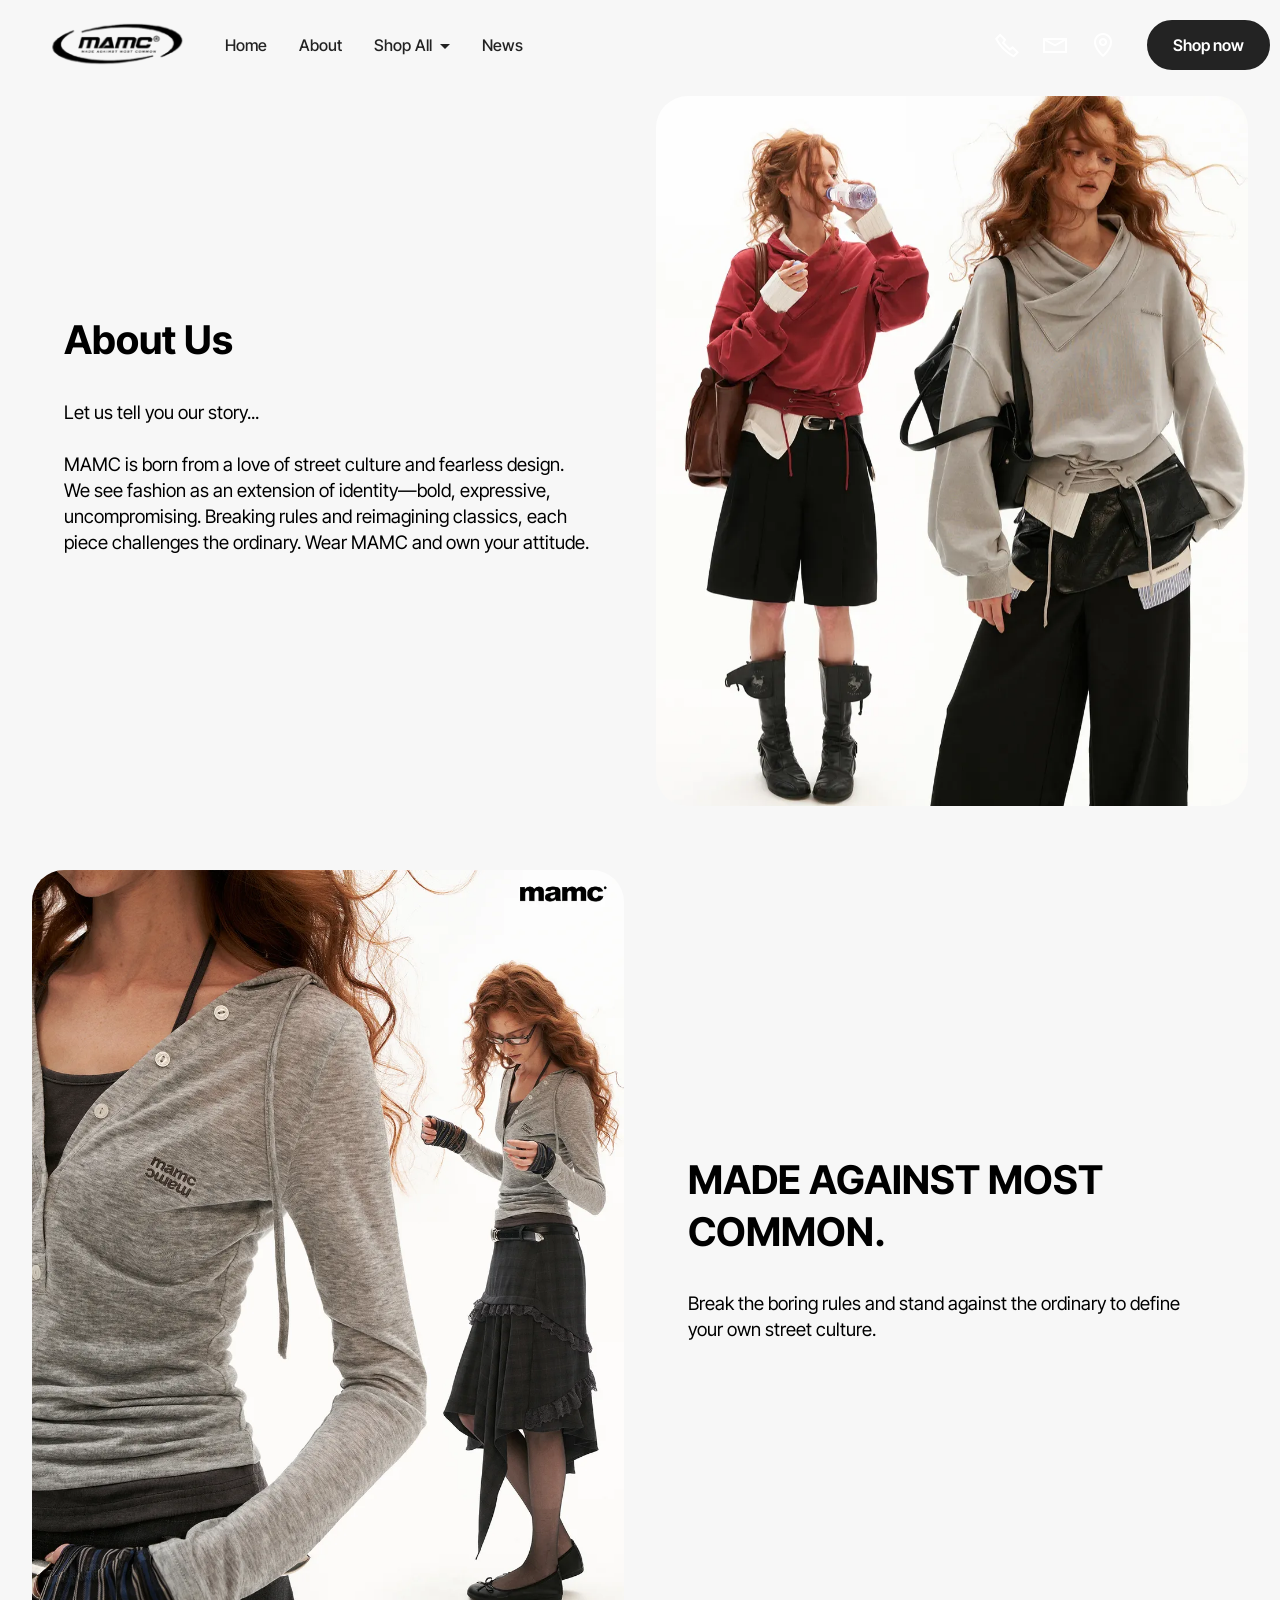
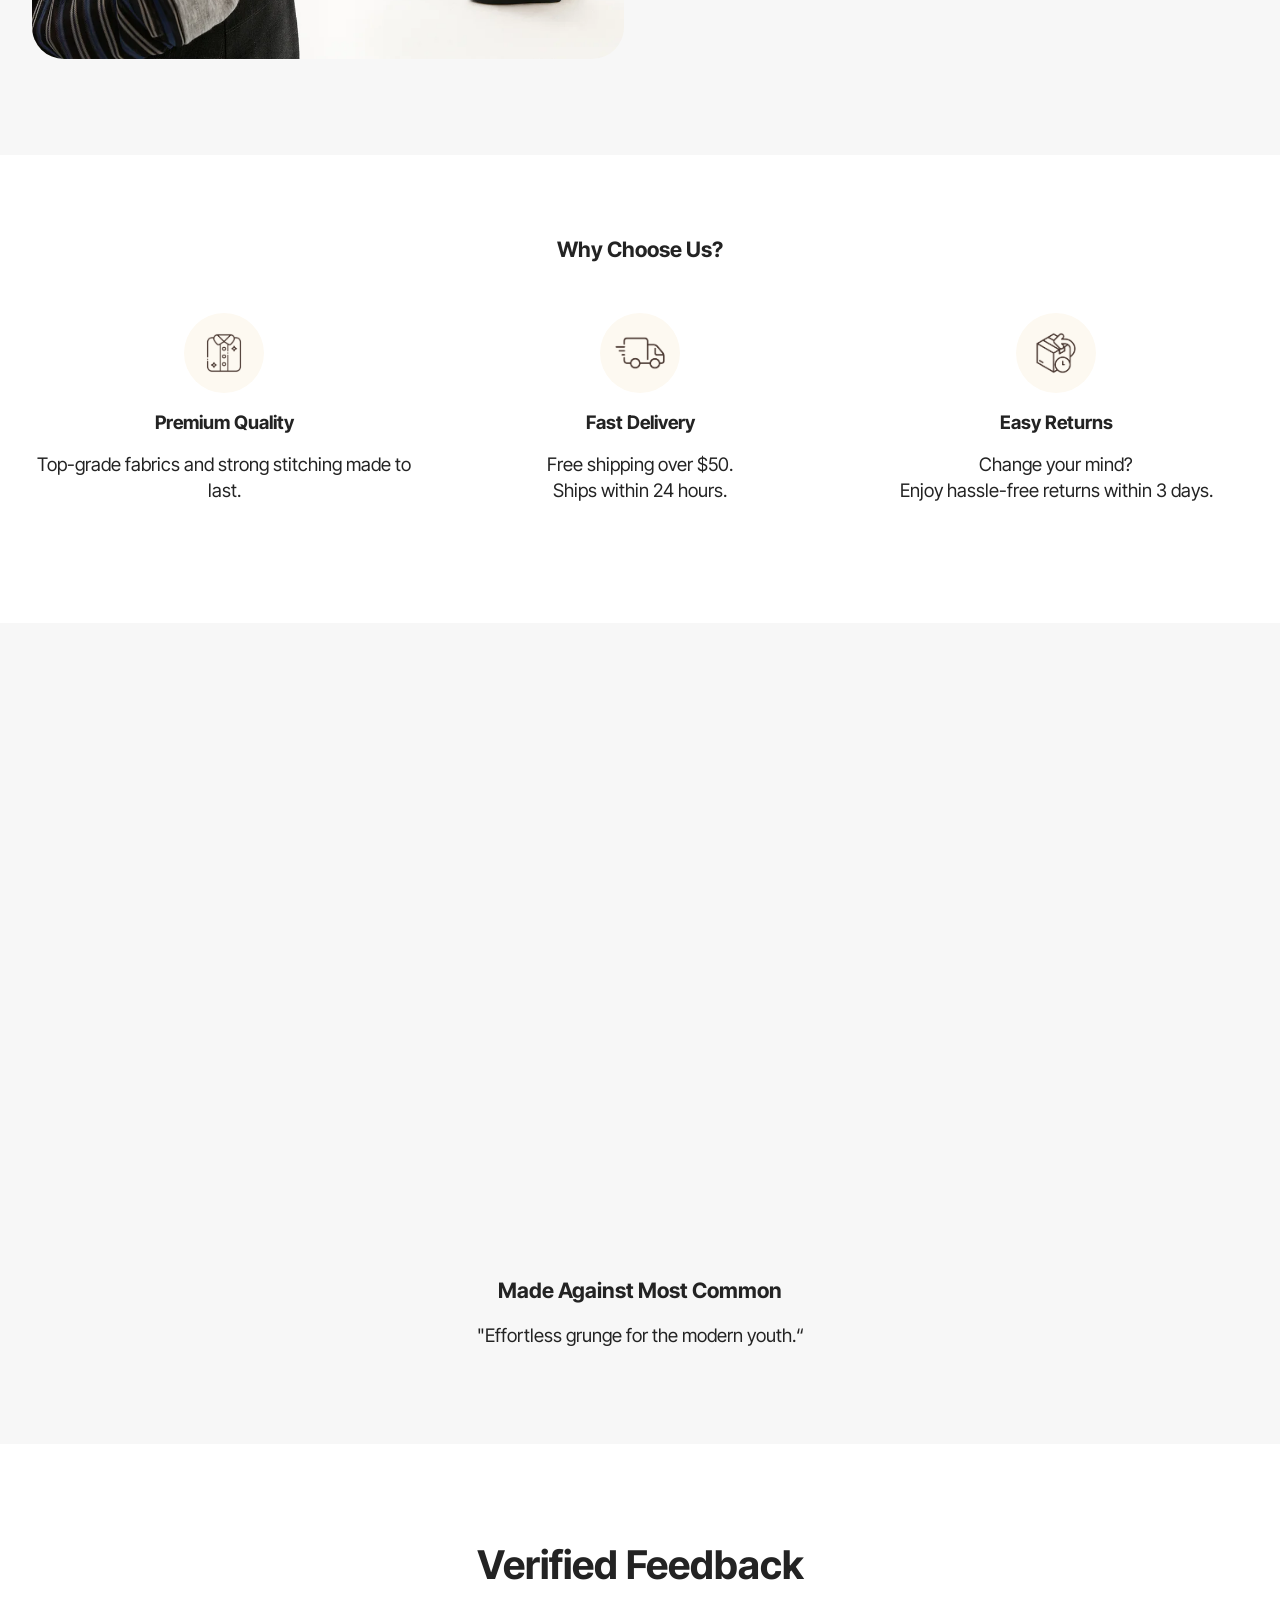
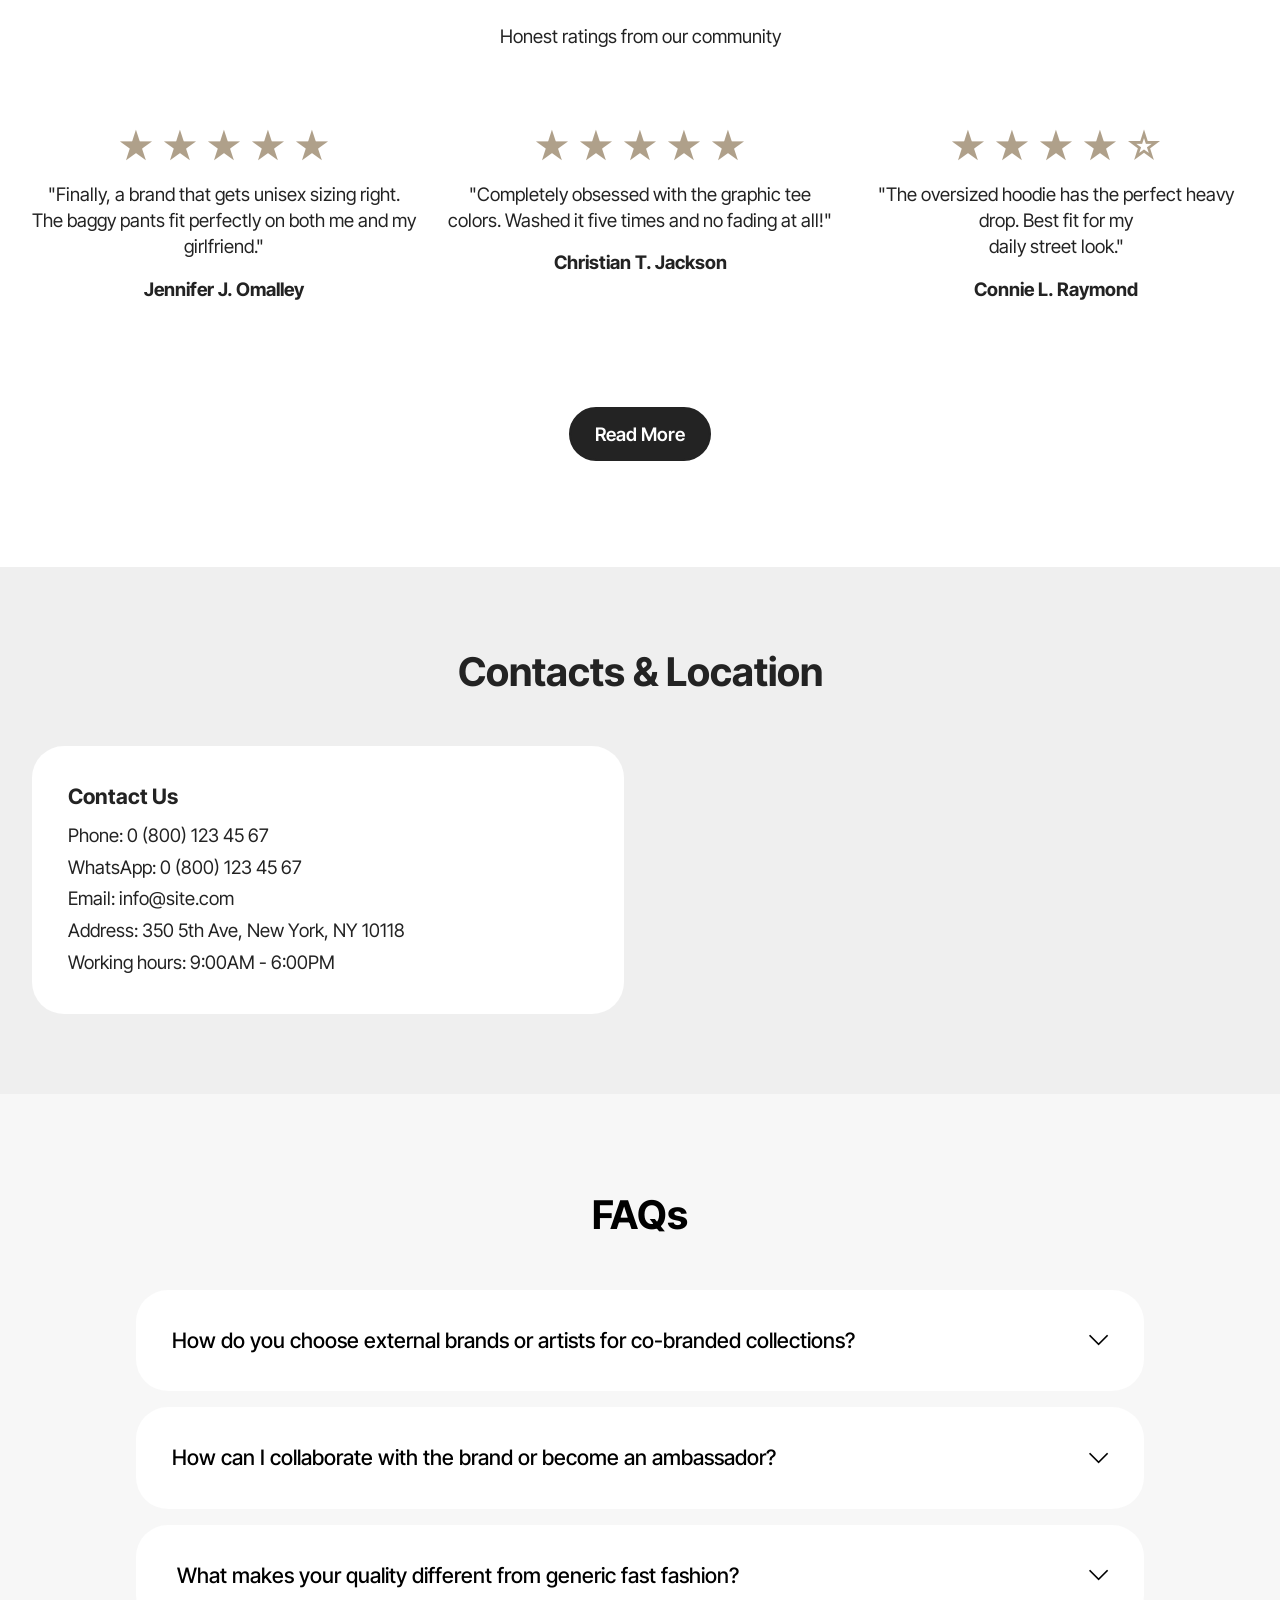
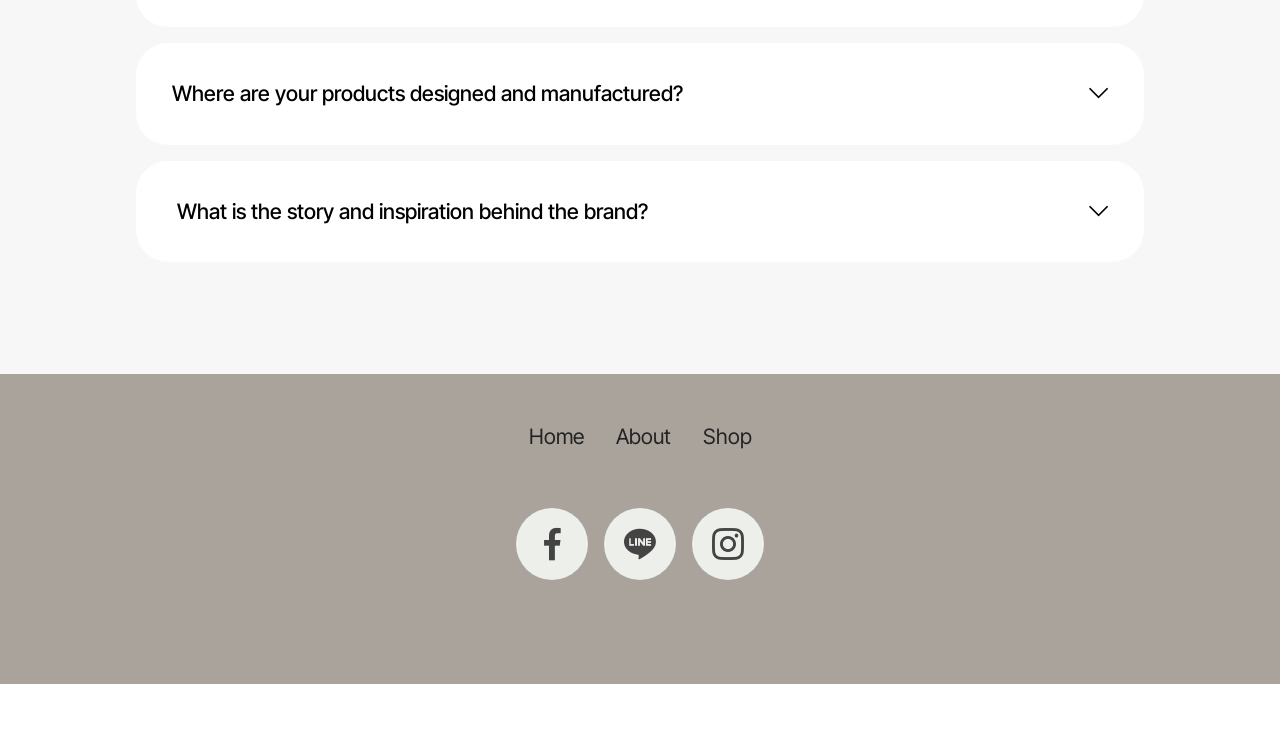
==== commit 3f51f4be: "create github pages" ====
--- a/page2.html
+++ b/page2.html
@@ -21,7 +21,7 @@
   <noscript><link rel="stylesheet" href="https://fonts.googleapis.com/css?family=Archivo+Black:400&display=swap"></noscript>
   <link rel="preload" href="https://fonts.googleapis.com/css?family=Inter+Tight:100,200,300,400,500,600,700,800,900,100i,200i,300i,400i,500i,600i,700i,800i,900i&display=swap" as="style" onload="this.onload=null;this.rel='stylesheet'">
   <noscript><link rel="stylesheet" href="https://fonts.googleapis.com/css?family=Inter+Tight:100,200,300,400,500,600,700,800,900,100i,200i,300i,400i,500i,600i,700i,800i,900i&display=swap"></noscript>
-  <link rel="preload" as="style" href="assets/mobirise/css/mbr-additional.css?v=OhJ8VU"><link rel="stylesheet" href="assets/mobirise/css/mbr-additional.css?v=OhJ8VU" type="text/css">
+  <link rel="preload" as="style" href="assets/mobirise/css/mbr-additional.css?v=7QOeeH"><link rel="stylesheet" href="assets/mobirise/css/mbr-additional.css?v=7QOeeH" type="text/css">
 
   
   
@@ -36,7 +36,7 @@
 		<div class="container">
 			<div class="navbar-brand">
 				<span class="navbar-logo">
-					<a href="https://mobiri.se">
+					<a href="index.html">
 						<img src="assets/images/image-removebg-preview-1.png" alt="Mobirise Website Builder" style="height: 3rem;">
 					</a>
 				</span>
@@ -54,25 +54,22 @@
 				<ul class="navbar-nav nav-dropdown" data-app-modern-menu="true"><li class="nav-item">
 						<a class="nav-link link text-primary display-4" href="index.html#header17-1">Home</a>
 					</li><li class="nav-item"><a class="nav-link link text-primary display-4" href="page2.html">About</a></li>
-					<li class="nav-item">
-						<a class="nav-link link text-primary display-4" href="page3.html" aria-expanded="false">Shop All</a>
-					</li>
-					<li class="nav-item">
-						<a class="nav-link link text-primary display-4" href="https://mobiri.se">Contacts</a>
-					</li></ul>
+					<li class="nav-item dropdown">
+						<a class="nav-link link text-primary dropdown-toggle display-4" href="page3.html" aria-expanded="false" data-toggle="dropdown-submenu" data-bs-toggle="dropdown" data-bs-auto-close="outside">Shop All</a><div class="dropdown-menu" aria-labelledby="dropdown-825"><a class="text-primary dropdown-item display-4" href="page7.html">Shop All</a><a class="text-primary show dropdown-item display-4" href="page4.html" aria-expanded="false">Tops</a><a class="text-primary show dropdown-item display-4" href="page5.html">Bottoms</a><a class="text-primary show dropdown-item display-4" href="page6.html">Set Items</a></div>
+					</li><li class="nav-item"><a class="nav-link link text-primary display-4" href="index.html#news02-49">News</a></li></ul>
 				<div class="icons-menu">
-					<a class="iconfont-wrapper" href="https://mobiri.se">
+					<a class="iconfont-wrapper" href="page2.html#contacts02-1r">
 						<span class="p-2 mbr-iconfont mobi-mbri-phone mobi-mbri"></span>
 					</a>
-					<a class="iconfont-wrapper" href="https://mobiri.se">
+					<a class="iconfont-wrapper" href="page2.html#contacts02-1r">
 						<span class="p-2 mbr-iconfont mobi-mbri-letter mobi-mbri"></span>
 					</a>
-					<a class="iconfont-wrapper" href="https://mobiri.se">
+					<a class="iconfont-wrapper" href="page2.html#contacts02-1r">
 						<span class="p-2 mbr-iconfont mobi-mbri-map-pin mobi-mbri"></span>
 					</a>
 					
 				</div>
-				<div class="navbar-buttons mbr-section-btn"><a class="btn btn-primary display-4" href="https://mobiri.se"> Start Now!</a></div>
+				<div class="navbar-buttons mbr-section-btn"><a class="btn btn-primary display-4" href="page7.html"> Shop now</a></div>
 			</div>
 		</div>
 	</nav>
@@ -94,7 +91,7 @@
                 </div>
             </div>
             <div class="col-12 col-md-12 col-lg-6 image-wrapper">
-                <img class="w-100" src="assets/images/109034757.webp" alt="Mobirise Website Builder">
+                <img class="w-100" src="assets/images/109034757-6.webp" alt="Mobirise Website Builder">
             </div>
         </div>
         <div class="row row-reverse justify-content-center">
@@ -175,6 +172,27 @@
             </div>
           </div>
         </div>
+      </div>
+    </div>
+  </div>
+</section>
+
+<section data-bs-version="5.1" class="video02 cid-vxq6VYBGjx" id="video02-4y">
+  
+
+  
+  
+
+  <div class="container">
+    <div class="row justify-content-center">
+      <div class="mbr-figure col-12 mb-5 col-md-9"><iframe class="mbr-embedded-video" src="https://player.vimeo.com/video/1233678012?autoplay=1&amp;loop=1" width="1280" height="720" frameborder="0" allowfullscreen></iframe></div>
+    </div>
+    <div class="row justify-content-center">
+      <div class="col-12 content-text">
+        <h4 class="mbr-description mbr-fonts-style mb-3 align-center display-5">
+          <strong>Made Against Most Common</strong><br></h4>
+        <p class="mbr-description mbr-fonts-style mb-0 align-center display-7">
+        "Effortless grunge for the modern youth.“</p>
       </div>
     </div>
   </div>
@@ -294,7 +312,143 @@
             </div>
         </div>
     </div>
-</section><section class="display-7" style="padding: 0;align-items: center;justify-content: center;flex-wrap: wrap;    align-content: center;display: flex;position: relative;height: 4rem;"><a href="https://mobiri.se/5185864" style="flex: 1 1;height: 4rem;position: absolute;width: 100%;z-index: 1;"><img alt="" style="height: 4rem;" src="[data-uri]"></a><p style="margin: 0;text-align: center;" class="display-7">&#8204;</p><a style="z-index:1" href="https://mobirise.com">Mobirise.com </a></section><script src="assets/bootstrap/js/bootstrap.bundle.min.js"></script>  <script src="assets/smoothscroll/smooth-scroll.js"></script>  <script src="assets/ytplayer/index.js"></script>  <script src="assets/dropdown/js/navbar-dropdown.js"></script>  <script src="assets/theme/js/script.js"></script>  
+</section>
+
+<section data-bs-version="5.1" class="list1 cid-vxlSTOlKay" id="list01-3z">	
+    
+	
+	<div class="container">
+		<div class="row justify-content-center">
+			<div class="col-12 col-md-12 col-lg-10 m-auto">
+				<div class="content">
+					<div class="row justify-content-center mb-5">
+						<div class="col-12 content-head">
+							<div class="mbr-section-head">
+								<h4 class="mbr-section-title mbr-fonts-style align-center mb-0 display-2">
+									<strong>FAQs</strong></h4>
+								
+							</div>
+						</div>
+					</div>
+					<div id="bootstrap-accordion_20" class="panel-group accordionStyles accordion" role="tablist" aria-multiselectable="true">
+						<div class="card">
+							<div class="card-header" role="tab" id="headingOne">
+								<a role="button" class="panel-title collapsed" data-toggle="collapse" data-bs-toggle="collapse" data-core="" href="#collapse1_20" aria-expanded="false" aria-controls="collapse1">
+									<h6 class="panel-title-edit mbr-semibold mbr-fonts-style mb-0 display-5">How do you choose external brands or artists for co-branded collections?</h6>
+									<span class="sign mbr-iconfont mobi-mbri-arrow-down"></span>
+								</a>
+							</div>
+							<div id="collapse1_20" class="panel-collapse noScroll collapse" role="tabpanel" aria-labelledby="headingOne" data-parent="#accordion" data-bs-parent="#bootstrap-accordion_20">
+								<div class="panel-body">
+									<p class="mbr-fonts-style panel-text display-7">We seek creative partners who share a mutual respect for craftsmanship, high-street culture, or sub-cultural aesthetics. The ideal partnership must tell a compelling visual story, blending our signature edge with the collaborator’s distinct identity rather than just swapping logos.
+									</p>
+								</div>
+							</div>
+						</div>
+						<div class="card">
+							<div class="card-header" role="tab" id="headingOne">
+								<a role="button" class="panel-title collapsed" data-toggle="collapse" data-bs-toggle="collapse" data-core="" href="#collapse2_20" aria-expanded="false" aria-controls="collapse2">
+									<h6 class="panel-title-edit mbr-semibold mbr-fonts-style mb-0 display-5">How can I collaborate with the brand or become an ambassador?</h6>
+									<span class="sign mbr-iconfont mobi-mbri-arrow-down"></span>
+								</a>
+							</div>
+							<div id="collapse2_20" class="panel-collapse noScroll collapse" role="tabpanel" aria-labelledby="headingOne" data-parent="#accordion" data-bs-parent="#bootstrap-accordion_20">
+								<div class="panel-body">
+									<p class="mbr-fonts-style panel-text display-7">&nbsp;We love connecting with creators who match our energy. Whether you are a stylist, influencer, or visual artist, feel free to reach out to our team at <strong><em>fashion@mamc.com</em></strong> or DM us on Instagram with your portfolio.</p>
+								</div>
+							</div>
+						</div>
+						<div class="card">
+							<div class="card-header" role="tab" id="headingOne">
+								<a role="button" class="panel-title collapsed" data-toggle="collapse" data-bs-toggle="collapse" data-core="" href="#collapse3_20" aria-expanded="false" aria-controls="collapse3">
+									<h6 class="panel-title-edit mbr-semibold mbr-fonts-style mb-0 display-5">&nbsp;What makes your quality different from generic fast fashion?</h6>
+									<span class="sign mbr-iconfont mobi-mbri-arrow-down"></span>
+								</a>
+							</div>
+							<div id="collapse3_20" class="panel-collapse noScroll collapse" role="tabpanel" aria-labelledby="headingOne" data-parent="#accordion" data-bs-parent="#bootstrap-accordion_20">
+								<div class="panel-body">
+									<p class="mbr-fonts-style panel-text display-7">We do not believe in disposable clothing. We focus on heavy-weight cottons, ultra-soft custom knits, and meticulously reinforced stitching. Every drop is produced in limited runs to minimize waste, prioritize craftsmanship, and keep your wardrobe exclusively unique.</p>
+								</div>
+							</div>
+						</div>
+						<div class="card">
+							<div class="card-header" role="tab" id="headingOne">
+								<a role="button" class="panel-title collapsed" data-toggle="collapse" data-bs-toggle="collapse" data-core="" href="#collapse4_20" aria-expanded="false" aria-controls="collapse4">
+									<h6 class="panel-title-edit mbr-semibold mbr-fonts-style mb-0 display-5">Where are your products designed and manufactured?</h6>
+									<span class="sign mbr-iconfont mobi-mbri-arrow-down"></span>
+								</a>
+							</div>
+							<div id="collapse4_20" class="panel-collapse noScroll collapse" role="tabpanel" aria-labelledby="headingOne" data-parent="#accordion" data-bs-parent="#bootstrap-accordion_20">
+								<div class="panel-body">
+									<p class="mbr-fonts-style panel-text display-7">All our collections are conceptually conceptualized by our independent in-house design team. We partner closely with premium, vetted manufacturers who specialize in advanced garment techniques—such as intricate jacquard knitting, distressed raw hems, and high-density graphic printing—to ensure every piece feels as premium as it looks.<br></p>
+								</div>
+							</div>
+						</div>
+						<div class="card">
+							<div class="card-header" role="tab" id="headingOne">
+								<a role="button" class="panel-title collapsed" data-toggle="collapse" data-bs-toggle="collapse" data-core="" href="#collapse5_20" aria-expanded="false" aria-controls="collapse5">
+									<h6 class="panel-title-edit mbr-semibold mbr-fonts-style mb-0 display-5">&nbsp;What is the story and inspiration behind the brand?</h6>
+									<span class="sign mbr-iconfont mobi-mbri-arrow-down"></span>
+								</a>
+							</div>
+							<div id="collapse5_20" class="panel-collapse noScroll collapse" role="tabpanel" aria-labelledby="headingOne" data-parent="#accordion" data-bs-parent="#bootstrap-accordion_20">
+								<div class="panel-body">
+									<p class="mbr-fonts-style panel-text display-7">Born out of high-street culture and Y2K aesthetic nostalgia, our brand blends subversive design with daily wearability. We bridge the gap between gritty cyberpunk/wasteland elements and hyper-feminine, romantic details, creating wearable art for those who refuse to blend in.</p>
+								</div>
+							</div>
+						</div>
+						
+					</div>
+				</div>
+			</div>
+		</div>
+	</div>
+</section>
+
+<section data-bs-version="5.1" class="footer3 cid-vxlsioqWSb" once="footers" id="footer03-3n">
+
+        
+
+    
+
+    <div class="container">
+        <div class="row">
+            <div class="row-links">
+                <ul class="header-menu">
+                  
+                  
+                  
+                  
+                <li class="header-menu-item mbr-fonts-style display-5">Home<br></li><li class="header-menu-item mbr-fonts-style display-5">About</li><li class="header-menu-item mbr-fonts-style display-5">Shop</li></ul>
+              </div>
+
+            <div class="col-12 mt-4">
+                <div class="social-row">
+                    <div class="soc-item">
+                        <a href="https://www.facebook.com/MAMCTW/" target="_blank">
+                            <span class="mbr-iconfont display-7 socicon-facebook socicon"></span>
+                        </a>
+                    </div>
+                    <div class="soc-item">
+                        <a href="https://line.me/R/ti/p/@egz8294k?oat_content=url&ts=09121439" target="_blank">
+                            <span class="mbr-iconfont socicon-line socicon"></span>
+                        </a>
+                    </div>
+                    <div class="soc-item">
+                        <a href="https://www.instagram.com/mamc_tw?igsh=aTM5YndxanR2dmww&utm_source=qr" target="_blank">
+                            <span class="mbr-iconfont socicon-instagram socicon"></span>
+                        </a>
+                    </div>
+                    
+                    
+                </div>
+            </div>
+            <div class="col-12 mt-5">
+                <p class="mbr-fonts-style copyright display-7"></p>
+            </div>
+        </div>
+    </div>
+</section><section class="display-7" style="padding: 0;align-items: center;justify-content: center;flex-wrap: wrap;    align-content: center;display: flex;position: relative;height: 4rem;"><a href="https://mobiri.se/5185864" style="flex: 1 1;height: 4rem;position: absolute;width: 100%;z-index: 1;"><img alt="" style="height: 4rem;" src="[data-uri]"></a><p style="margin: 0;text-align: center;" class="display-7">&#8204;</p><a style="z-index:1" href="https://mobirise.com/drag-drop-website-builder.html">Drag and Drop Website Builder</a></section><script src="assets/bootstrap/js/bootstrap.bundle.min.js"></script>  <script src="assets/smoothscroll/smooth-scroll.js"></script>  <script src="assets/ytplayer/index.js"></script>  <script src="assets/dropdown/js/navbar-dropdown.js"></script>  <script src="assets/playervimeo/vimeo_player.js"></script>  <script src="assets/mbr-switch-arrow/mbr-switch-arrow.js"></script>  <script src="assets/theme/js/script.js"></script>  
   
   
   <input name="animation" type="hidden">
--- a/assets/theme/css/style.css
+++ b/assets/theme/css/style.css
@@ -0,0 +1,965 @@
+.engine {
+	position: absolute;
+	text-indent: -2400px;
+	text-align: center;
+	padding: 0;
+	top: 0;
+	left: -2400px;
+}@charset "UTF-8";
+section {
+  background-color: #ffffff;
+}
+
+body {
+  font-style: normal;
+  line-height: 1.5;
+  font-weight: 400;
+  color: #232323;
+  position: relative;
+}
+
+button {
+  background-color: transparent;
+  border-color: transparent;
+}
+
+.embla__button,
+.carousel-control {
+  background-color: #edefea !important;
+  opacity: 0.8 !important;
+  color: #464845 !important;
+  border-color: #edefea !important;
+}
+
+.carousel .close,
+.modalWindow .close {
+  background-color: #edefea !important;
+  color: #464845 !important;
+  border-color: #edefea !important;
+  opacity: 0.8 !important;
+}
+
+.carousel .close:hover,
+.modalWindow .close:hover {
+  opacity: 1 !important;
+}
+
+.carousel-indicators li {
+  background-color: #edefea !important;
+  border: 2px solid #464845 !important;
+}
+
+.carousel-indicators li:hover,
+.carousel-indicators li:active {
+  opacity: 0.8 !important;
+}
+
+.embla__button:hover,
+.carousel-control:hover {
+  background-color: #edefea !important;
+  opacity: 1 !important;
+}
+
+.modalWindow-video-container {
+  height: 80%;
+}
+
+section,
+.container,
+.container-fluid {
+  position: relative;
+  word-wrap: break-word;
+}
+
+a.mbr-iconfont:hover {
+  text-decoration: none;
+}
+
+.article .lead p,
+.article .lead ul,
+.article .lead ol,
+.article .lead pre,
+.article .lead blockquote {
+  margin-bottom: 0;
+}
+
+a {
+  font-style: normal;
+  font-weight: 400;
+  cursor: pointer;
+}
+a, a:hover {
+  text-decoration: none;
+}
+
+.mbr-section-title {
+  font-style: normal;
+  line-height: 1.3;
+}
+
+.mbr-section-subtitle {
+  line-height: 1.3;
+}
+
+.mbr-text {
+  font-style: normal;
+  line-height: 1.7;
+}
+
+h1,
+h2,
+h3,
+h4,
+h5,
+h6,
+.display-1,
+.display-2,
+.display-4,
+.display-5,
+.display-7,
+span,
+p,
+a {
+  line-height: 1;
+  word-break: break-word;
+  word-wrap: break-word;
+  font-weight: 400;
+}
+
+b,
+strong {
+  font-weight: bold;
+}
+
+input:-webkit-autofill, input:-webkit-autofill:hover, input:-webkit-autofill:focus, input:-webkit-autofill:active {
+  transition-delay: 9999s;
+  -webkit-transition-property: background-color, color;
+  transition-property: background-color, color;
+}
+
+textarea[type=hidden] {
+  display: none;
+}
+
+section {
+  background-position: 50% 50%;
+  background-repeat: no-repeat;
+  background-size: cover;
+}
+section .mbr-background-video,
+section .mbr-background-video-preview {
+  position: absolute;
+  bottom: 0;
+  left: 0;
+  right: 0;
+  top: 0;
+}
+
+.hidden {
+  visibility: hidden;
+}
+
+.mbr-z-index20 {
+  z-index: 20;
+}
+
+/*! Base colors */
+.mbr-white {
+  color: #ffffff;
+}
+
+.mbr-black {
+  color: #111111;
+}
+
+.mbr-bg-white {
+  background-color: #ffffff;
+}
+
+.mbr-bg-black {
+  background-color: #000000;
+}
+
+/*! Text-aligns */
+.align-left {
+  text-align: left;
+}
+
+.align-center {
+  text-align: center;
+}
+
+.align-right {
+  text-align: right;
+}
+
+/*! Font-weight  */
+.mbr-light {
+  font-weight: 300;
+}
+
+.mbr-regular {
+  font-weight: 400;
+}
+
+.mbr-semibold {
+  font-weight: 500;
+}
+
+.mbr-bold {
+  font-weight: 700;
+}
+
+/*! Media  */
+.media-content {
+  flex-basis: 100%;
+}
+
+.media-container-row {
+  display: flex;
+  flex-direction: row;
+  flex-wrap: wrap;
+  justify-content: center;
+  align-content: center;
+  align-items: start;
+}
+.media-container-row .media-size-item {
+  width: 400px;
+}
+
+.media-container-column {
+  display: flex;
+  flex-direction: column;
+  flex-wrap: wrap;
+  justify-content: center;
+  align-content: center;
+  align-items: stretch;
+}
+.media-container-column > * {
+  width: 100%;
+}
+
+@media (min-width: 992px) {
+  .media-container-row {
+    flex-wrap: nowrap;
+  }
+}
+figure {
+  margin-bottom: 0;
+  overflow: hidden;
+}
+
+figure[mbr-media-size] {
+  transition: width 0.1s;
+}
+
+img,
+iframe {
+  display: block;
+  width: 100%;
+}
+
+.card {
+  background-color: transparent;
+  border: none;
+}
+
+.card-box {
+  width: 100%;
+}
+
+.card-img {
+  text-align: center;
+  flex-shrink: 0;
+  -webkit-flex-shrink: 0;
+}
+
+.media {
+  max-width: 100%;
+  margin: 0 auto;
+}
+
+.mbr-figure {
+  align-self: center;
+}
+
+.media-container > div {
+  max-width: 100%;
+}
+
+.mbr-figure img,
+.card-img img {
+  width: 100%;
+}
+
+@media (max-width: 991px) {
+  .media-size-item {
+    width: auto !important;
+  }
+  .media {
+    width: auto;
+  }
+  .mbr-figure {
+    width: 100% !important;
+  }
+}
+/*! Buttons */
+.mbr-section-btn {
+  margin-left: -0.6rem;
+  margin-right: -0.6rem;
+  font-size: 0;
+}
+
+.btn {
+  font-weight: 600;
+  border-width: 1px;
+  font-style: normal;
+  margin: 0.6rem 0.6rem;
+  white-space: normal;
+  transition: all 0.2s ease-in-out;
+  display: inline-flex;
+  align-items: center;
+  justify-content: center;
+  word-break: break-word;
+}
+
+.btn-sm {
+  font-weight: 600;
+  letter-spacing: 0px;
+  transition: all 0.3s ease-in-out;
+}
+
+.btn-md {
+  font-weight: 600;
+  letter-spacing: 0px;
+  transition: all 0.3s ease-in-out;
+}
+
+.btn-lg {
+  font-weight: 600;
+  letter-spacing: 0px;
+  transition: all 0.3s ease-in-out;
+}
+
+.btn-form {
+  margin: 0;
+}
+.btn-form:hover {
+  cursor: pointer;
+}
+
+nav .mbr-section-btn {
+  margin-left: 0rem;
+  margin-right: 0rem;
+}
+
+/*! Btn icon margin */
+.btn .mbr-iconfont,
+.btn.btn-sm .mbr-iconfont {
+  order: 1;
+  cursor: pointer;
+  margin-left: 0.5rem;
+  vertical-align: sub;
+}
+
+.btn.btn-md .mbr-iconfont,
+.btn.btn-md .mbr-iconfont {
+  margin-left: 0.8rem;
+}
+
+.mbr-regular {
+  font-weight: 400;
+}
+
+.mbr-semibold {
+  font-weight: 500;
+}
+
+.mbr-bold {
+  font-weight: 700;
+}
+
+[type=submit] {
+  -webkit-appearance: none;
+}
+
+/*! Full-screen */
+.mbr-fullscreen .mbr-overlay {
+  min-height: 100vh;
+}
+
+.mbr-fullscreen {
+  display: flex;
+  display: -moz-flex;
+  display: -ms-flex;
+  display: -o-flex;
+  align-items: center;
+  min-height: 100vh;
+  padding-top: 3rem;
+  padding-bottom: 3rem;
+}
+
+/*! Map */
+.map {
+  height: 25rem;
+  position: relative;
+}
+.map iframe {
+  width: 100%;
+  height: 100%;
+}
+
+/*! Scroll to top arrow */
+.mbr-arrow-up {
+  bottom: 25px;
+  right: 90px;
+  position: fixed;
+  text-align: right;
+  z-index: 5000;
+  color: #ffffff;
+  font-size: 22px;
+}
+
+.mbr-arrow-up a {
+  background: rgba(0, 0, 0, 0.2);
+  border-radius: 50%;
+  color: #fff;
+  display: inline-block;
+  height: 60px;
+  width: 60px;
+  border: 2px solid #fff;
+  outline-style: none !important;
+  position: relative;
+  text-decoration: none;
+  transition: all 0.3s ease-in-out;
+  cursor: pointer;
+  text-align: center;
+}
+.mbr-arrow-up a:hover {
+  background-color: rgba(0, 0, 0, 0.4);
+}
+.mbr-arrow-up a i {
+  line-height: 60px;
+}
+
+.mbr-arrow-up-icon {
+  display: block;
+  color: #fff;
+}
+
+.mbr-arrow-up-icon::before {
+  content: "›";
+  display: inline-block;
+  font-family: serif;
+  font-size: 22px;
+  line-height: 1;
+  font-style: normal;
+  position: relative;
+  top: 6px;
+  left: -4px;
+  transform: rotate(-90deg);
+}
+
+/*! Arrow Down */
+.mbr-arrow {
+  position: absolute;
+  bottom: 45px;
+  left: 50%;
+  width: 60px;
+  height: 60px;
+  cursor: pointer;
+  background-color: rgba(80, 80, 80, 0.5);
+  border-radius: 50%;
+  transform: translateX(-50%);
+}
+@media (max-width: 767px) {
+  .mbr-arrow {
+    display: none;
+  }
+}
+.mbr-arrow > a {
+  display: inline-block;
+  text-decoration: none;
+  outline-style: none;
+  animation: arrowdown 1.7s ease-in-out infinite;
+  color: #ffffff;
+}
+.mbr-arrow > a > i {
+  position: absolute;
+  top: -2px;
+  left: 15px;
+  font-size: 2rem;
+}
+
+#scrollToTop a i::before {
+  content: "";
+  position: absolute;
+  display: block;
+  border-bottom: 2.5px solid #fff;
+  border-left: 2.5px solid #fff;
+  width: 27.8%;
+  height: 27.8%;
+  left: 50%;
+  top: 51%;
+  transform: translateY(-30%) translateX(-50%) rotate(135deg);
+}
+
+@keyframes arrowdown {
+  0% {
+    transform: translateY(0px);
+  }
+  50% {
+    transform: translateY(-5px);
+  }
+  100% {
+    transform: translateY(0px);
+  }
+}
+@media (max-width: 500px) {
+  .mbr-arrow-up {
+    left: 0;
+    right: 0;
+    text-align: center;
+  }
+}
+/*Gradients animation*/
+@keyframes gradient-animation {
+  from {
+    background-position: 0% 100%;
+    animation-timing-function: ease-in-out;
+  }
+  to {
+    background-position: 100% 0%;
+    animation-timing-function: ease-in-out;
+  }
+}
+.bg-gradient {
+  background-size: 200% 200%;
+  animation: gradient-animation 5s infinite alternate;
+  -webkit-animation: gradient-animation 5s infinite alternate;
+}
+
+.menu .navbar-brand {
+  display: -webkit-flex;
+}
+.menu .navbar-brand span {
+  display: flex;
+  display: -webkit-flex;
+}
+.menu .navbar-brand .navbar-caption-wrap {
+  display: -webkit-flex;
+}
+.menu .navbar-brand .navbar-logo img {
+  display: -webkit-flex;
+  width: auto;
+}
+@media (min-width: 768px) and (max-width: 991px) {
+  .menu .navbar-toggleable-sm .navbar-nav {
+    display: -ms-flexbox;
+  }
+}
+@media (max-width: 991px) {
+  .menu .navbar-collapse {
+    max-height: 93.5vh;
+  }
+  .menu .navbar-collapse.show {
+    overflow: auto;
+  }
+}
+@media (min-width: 992px) {
+  .menu .navbar-nav.nav-dropdown {
+    display: -webkit-flex;
+  }
+  .menu .navbar-toggleable-sm .navbar-collapse {
+    display: -webkit-flex !important;
+  }
+  .menu .collapsed .navbar-collapse {
+    max-height: 93.5vh;
+  }
+  .menu .collapsed .navbar-collapse.show {
+    overflow: auto;
+  }
+}
+@media (max-width: 767px) {
+  .menu .navbar-collapse {
+    max-height: 80vh;
+  }
+}
+
+.nav-link .mbr-iconfont {
+  margin-right: 0.5rem;
+}
+
+.navbar {
+  display: -webkit-flex;
+  -webkit-flex-wrap: wrap;
+  -webkit-align-items: center;
+  -webkit-justify-content: space-between;
+}
+
+.navbar-collapse {
+  -webkit-flex-basis: 100%;
+  -webkit-flex-grow: 1;
+  -webkit-align-items: center;
+}
+
+.nav-dropdown .link {
+  padding: 0.667em 1.667em !important;
+  margin: 0 !important;
+}
+
+.nav {
+  display: -webkit-flex;
+  -webkit-flex-wrap: wrap;
+}
+
+.row {
+  display: -webkit-flex;
+  -webkit-flex-wrap: wrap;
+}
+
+.justify-content-center {
+  -webkit-justify-content: center;
+}
+
+.form-inline {
+  display: -webkit-flex;
+}
+
+.card-wrapper {
+  -webkit-flex: 1;
+}
+
+.carousel-control {
+  z-index: 10;
+  display: -webkit-flex;
+}
+
+.carousel-controls {
+  display: -webkit-flex;
+}
+
+.media {
+  display: -webkit-flex;
+}
+
+.form-group:focus {
+  outline: none;
+}
+
+.jq-selectbox__select {
+  padding: 7px 0;
+  position: relative;
+}
+
+.jq-selectbox__dropdown {
+  overflow: hidden;
+  border-radius: 10px;
+  position: absolute;
+  top: 100%;
+  left: 0 !important;
+  width: 100% !important;
+}
+
+.jq-selectbox__trigger-arrow {
+  right: 0;
+  transform: translateY(-50%);
+}
+
+.jq-selectbox li {
+  padding: 1.07em 0.5em;
+}
+
+input[type=range] {
+  padding-left: 0 !important;
+  padding-right: 0 !important;
+}
+
+.modal-dialog,
+.modal-content {
+  height: 100%;
+}
+
+.modal-dialog .carousel-inner {
+  height: calc(100vh - 1.75rem);
+}
+@media (max-width: 575px) {
+  .modal-dialog .carousel-inner {
+    height: calc(100vh - 1rem);
+  }
+}
+
+.carousel-item {
+  text-align: center;
+}
+
+.carousel-item img {
+  margin: auto;
+}
+
+.navbar-toggler {
+  align-self: flex-start;
+  padding: 0.25rem 0.75rem;
+  font-size: 1.25rem;
+  line-height: 1;
+  background: transparent;
+  border: 1px solid transparent;
+  border-radius: 0.25rem;
+}
+
+.navbar-toggler:focus,
+.navbar-toggler:hover {
+  text-decoration: none;
+  box-shadow: none;
+}
+
+.navbar-toggler-icon {
+  display: inline-block;
+  width: 1.5em;
+  height: 1.5em;
+  vertical-align: middle;
+  content: "";
+  background: no-repeat center center;
+  background-size: 100% 100%;
+}
+
+.navbar-toggler-left {
+  position: absolute;
+  left: 1rem;
+}
+
+.navbar-toggler-right {
+  position: absolute;
+  right: 1rem;
+}
+
+.card-img {
+  width: auto;
+}
+
+.menu .navbar.collapsed:not(.beta-menu) {
+  flex-direction: column;
+}
+
+.carousel-item.active,
+.carousel-item-next,
+.carousel-item-prev {
+  display: flex;
+}
+
+.note-air-layout .dropup .dropdown-menu,
+.note-air-layout .navbar-fixed-bottom .dropdown .dropdown-menu {
+  bottom: initial !important;
+}
+
+html,
+body {
+  height: auto;
+  min-height: 100vh;
+}
+
+.dropup .dropdown-toggle::after {
+  display: none;
+}
+
+.form-asterisk {
+  font-family: initial;
+  position: absolute;
+  top: -2px;
+  font-weight: normal;
+}
+
+.form-control-label {
+  position: relative;
+  cursor: pointer;
+  margin-bottom: 0.357em;
+  padding: 0;
+}
+
+.alert {
+  color: #ffffff;
+  border-radius: 0;
+  border: 0;
+  font-size: 1.1rem;
+  line-height: 1.5;
+  margin-bottom: 1.875rem;
+  padding: 1.25rem;
+  position: relative;
+  text-align: center;
+}
+.alert.alert-form::after {
+  background-color: inherit;
+  bottom: -7px;
+  content: "";
+  display: block;
+  height: 14px;
+  left: 50%;
+  margin-left: -7px;
+  position: absolute;
+  transform: rotate(45deg);
+  width: 14px;
+}
+
+.form-control {
+  background-color: #ffffff;
+  background-clip: border-box;
+  color: #232323;
+  line-height: 1rem !important;
+  height: auto;
+  padding: 1.2rem 2rem;
+  transition: border-color 0.25s ease 0s;
+  border: 1px solid transparent !important;
+  border-radius: 4px;
+  box-shadow: rgba(0, 0, 0, 0.07) 0px 1px 1px 0px, rgba(0, 0, 0, 0.07) 0px 1px 3px 0px, rgba(0, 0, 0, 0.03) 0px 0px 0px 1px;
+}
+.form-active .form-control:invalid {
+  border-color: red;
+}
+
+.row > * {
+  padding-right: 1rem;
+  padding-left: 1rem;
+}
+
+form .row {
+  margin-left: -0.6rem;
+  margin-right: -0.6rem;
+}
+form .row [class*=col] {
+  padding-left: 0.6rem;
+  padding-right: 0.6rem;
+}
+
+form .mbr-section-btn {
+  padding-left: 0.6rem;
+  padding-right: 0.6rem;
+}
+
+form .form-check-input {
+  margin-top: 0.5;
+}
+
+textarea.form-control {
+  line-height: 1.5rem !important;
+}
+
+.form-group {
+  margin-bottom: 1.2rem;
+}
+
+.form-control,
+form .btn {
+  min-height: 48px;
+}
+
+.gdpr-block label span.textGDPR input[name=gdpr] {
+  top: 7px;
+}
+
+.form-control:focus {
+  box-shadow: none;
+}
+
+:focus {
+  outline: none;
+}
+
+.mbr-overlay {
+  background-color: #000;
+  bottom: 0;
+  left: 0;
+  opacity: 0.5;
+  position: absolute;
+  right: 0;
+  top: 0;
+  z-index: 0;
+  pointer-events: none;
+}
+
+blockquote {
+  font-style: italic;
+  padding: 3rem;
+  font-size: 1.09rem;
+  position: relative;
+  border-left: 3px solid;
+}
+
+ul,
+ol,
+pre,
+blockquote {
+  margin-bottom: 2.3125rem;
+}
+
+.mt-4 {
+  margin-top: 2rem !important;
+}
+
+.mb-4 {
+  margin-bottom: 2rem !important;
+}
+
+.container,
+.container-fluid {
+  padding-left: 16px;
+  padding-right: 16px;
+}
+
+.row {
+  margin-left: -16px;
+  margin-right: -16px;
+}
+.row > [class*=col] {
+  padding-left: 16px;
+  padding-right: 16px;
+}
+
+@media (min-width: 992px) {
+  .container-fluid {
+    padding-left: 32px;
+    padding-right: 32px;
+  }
+}
+@media (max-width: 991px) {
+  .mbr-container {
+    padding-left: 16px;
+    padding-right: 16px;
+  }
+}
+.app-video-wrapper > img {
+  opacity: 1;
+}
+
+.app-video-wrapper {
+  background: transparent;
+}
+
+.item {
+  position: relative;
+}
+
+.dropdown-menu .dropdown-menu {
+  left: 100%;
+}
+
+.dropdown-item + .dropdown-menu {
+  display: none;
+}
+
+.dropdown-item:hover + .dropdown-menu,
+.dropdown-menu:hover {
+  display: block;
+}
+
+@media (min-aspect-ratio: 16/9) {
+  .mbr-video-foreground {
+    height: 300% !important;
+    top: -100% !important;
+  }
+}
+@media (max-aspect-ratio: 16/9) {
+  .mbr-video-foreground {
+    width: 300% !important;
+    left: -100% !important;
+  }
+}
--- a/assets/mobirise/css/mbr-additional.css
+++ b/assets/mobirise/css/mbr-additional.css
@@ -22,19 +22,19 @@
 }
 .display-1 {
   font-family: 'Archivo Black', sans-serif;
-  font-size: 10.8rem;
+  font-size: 4.6rem;
   line-height: 1;
 }
 .display-1 > .mbr-iconfont {
-  font-size: 13.5rem;
+  font-size: 5.75rem;
 }
 .display-2 {
   font-family: 'Inter Tight', sans-serif;
-  font-size: 3.8rem;
+  font-size: 2.8rem;
   line-height: 1;
 }
 .display-2 > .mbr-iconfont {
-  font-size: 4.75rem;
+  font-size: 3.5rem;
 }
 .display-4 {
   font-family: 'Inter Tight', sans-serif;
@@ -46,19 +46,19 @@
 }
 .display-5 {
   font-family: 'Inter Tight', sans-serif;
-  font-size: 2.4rem;
+  font-size: 1.4rem;
   line-height: 1.5;
 }
 .display-5 > .mbr-iconfont {
-  font-size: 3rem;
+  font-size: 1.75rem;
 }
 .display-7 {
   font-family: 'Inter Tight', sans-serif;
-  font-size: 1.4rem;
+  font-size: 1.2rem;
   line-height: 1.3;
 }
 .display-7 > .mbr-iconfont {
-  font-size: 1.75rem;
+  font-size: 1.5rem;
 }
 /* ---- Fluid typography for mobile devices ---- */
 /* 1.4 - font scale ratio ( bootstrap == 1.42857 ) */
@@ -67,19 +67,19 @@
 /* 0.65 - min scale variable, may vary */
 @media (max-width: 992px) {
   .display-1 {
-    font-size: 8.64rem;
+    font-size: 3.68rem;
   }
 }
 @media (max-width: 768px) {
   .display-1 {
-    font-size: 7.56rem;
-    font-size: calc( 4.43rem + (10.8 - 4.43) * ((100vw - 20rem) / (48 - 20)));
-    line-height: calc( 1.1 * (4.43rem + (10.8 - 4.43) * ((100vw - 20rem) / (48 - 20))));
+    font-size: 3.22rem;
+    font-size: calc( 2.26rem + (4.6 - 2.26) * ((100vw - 20rem) / (48 - 20)));
+    line-height: calc( 1.1 * (2.26rem + (4.6 - 2.26) * ((100vw - 20rem) / (48 - 20))));
   }
   .display-2 {
-    font-size: 3.04rem;
-    font-size: calc( 1.98rem + (3.8 - 1.98) * ((100vw - 20rem) / (48 - 20)));
-    line-height: calc( 1.3 * (1.98rem + (3.8 - 1.98) * ((100vw - 20rem) / (48 - 20))));
+    font-size: 2.24rem;
+    font-size: calc( 1.63rem + (2.8 - 1.63) * ((100vw - 20rem) / (48 - 20)));
+    line-height: calc( 1.3 * (1.63rem + (2.8 - 1.63) * ((100vw - 20rem) / (48 - 20))));
   }
   .display-4 {
     font-size: 0.8rem;
@@ -87,26 +87,26 @@
     line-height: calc( 1.4 * (1rem + (1 - 1) * ((100vw - 20rem) / (48 - 20))));
   }
   .display-5 {
-    font-size: 1.92rem;
-    font-size: calc( 1.49rem + (2.4 - 1.49) * ((100vw - 20rem) / (48 - 20)));
-    line-height: calc( 1.4 * (1.49rem + (2.4 - 1.49) * ((100vw - 20rem) / (48 - 20))));
-  }
-  .display-7 {
     font-size: 1.12rem;
     font-size: calc( 1.14rem + (1.4 - 1.14) * ((100vw - 20rem) / (48 - 20)));
     line-height: calc( 1.4 * (1.14rem + (1.4 - 1.14) * ((100vw - 20rem) / (48 - 20))));
   }
+  .display-7 {
+    font-size: 0.96rem;
+    font-size: calc( 1.07rem + (1.2 - 1.07) * ((100vw - 20rem) / (48 - 20)));
+    line-height: calc( 1.4 * (1.07rem + (1.2 - 1.07) * ((100vw - 20rem) / (48 - 20))));
+  }
 }
 @media (min-width: 992px) and (max-width: 1400px) {
   .display-1 {
-    font-size: 7.56rem;
-    font-size: calc( 4.43rem + (10.8 - 4.43) * ((100vw - 62rem) / (87 - 62)));
-    line-height: calc( 1.1 * (4.43rem + (10.8 - 4.43) * ((100vw - 62rem) / (87 - 62))));
+    font-size: 3.22rem;
+    font-size: calc( 2.26rem + (4.6 - 2.26) * ((100vw - 62rem) / (87 - 62)));
+    line-height: calc( 1.1 * (2.26rem + (4.6 - 2.26) * ((100vw - 62rem) / (87 - 62))));
   }
   .display-2 {
-    font-size: 3.04rem;
-    font-size: calc( 1.98rem + (3.8 - 1.98) * ((100vw - 62rem) / (87 - 62)));
-    line-height: calc( 1.3 * (1.98rem + (3.8 - 1.98) * ((100vw - 62rem) / (87 - 62))));
+    font-size: 2.24rem;
+    font-size: calc( 1.63rem + (2.8 - 1.63) * ((100vw - 62rem) / (87 - 62)));
+    line-height: calc( 1.3 * (1.63rem + (2.8 - 1.63) * ((100vw - 62rem) / (87 - 62))));
   }
   .display-4 {
     font-size: 0.8rem;
@@ -114,14 +114,14 @@
     line-height: calc( 1.4 * (1rem + (1 - 1) * ((100vw - 62rem) / (87 - 62))));
   }
   .display-5 {
-    font-size: 1.92rem;
-    font-size: calc( 1.49rem + (2.4 - 1.49) * ((100vw - 62rem) / (87 - 62)));
-    line-height: calc( 1.4 * (1.49rem + (2.4 - 1.49) * ((100vw - 62rem) / (87 - 62))));
-  }
-  .display-7 {
     font-size: 1.12rem;
     font-size: calc( 1.14rem + (1.4 - 1.14) * ((100vw - 62rem) / (87 - 62)));
     line-height: calc( 1.4 * (1.14rem + (1.4 - 1.14) * ((100vw - 62rem) / (87 - 62))));
+  }
+  .display-7 {
+    font-size: 0.96rem;
+    font-size: calc( 1.07rem + (1.2 - 1.07) * ((100vw - 62rem) / (87 - 62)));
+    line-height: calc( 1.4 * (1.07rem + (1.2 - 1.07) * ((100vw - 62rem) / (87 - 62))));
   }
 }
 /* Buttons */
@@ -181,9 +181,9 @@
 }
 .btn-secondary,
 .btn-secondary:active {
-  background-color: #ffd7ef !important;
-  border-color: #ffd7ef !important;
-  color: #d70081 !important;
+  background-color: #efefef !important;
+  border-color: #efefef !important;
+  color: #707070 !important;
   box-shadow: none;
 }
 .btn-secondary:hover,
@@ -197,7 +197,7 @@
 }
 .btn-secondary.disabled,
 .btn-secondary:disabled {
-  color: #d70081 !important;
+  color: #707070 !important;
   background-color: #ffffff !important;
   border-color: #ffffff !important;
 }
@@ -357,23 +357,23 @@
 .btn-secondary-outline,
 .btn-secondary-outline:active {
   background-color: transparent !important;
-  border-color: #ffd7ef;
-  color: #ffd7ef;
+  border-color: #efefef;
+  color: #efefef;
 }
 .btn-secondary-outline:hover,
 .btn-secondary-outline:focus,
 .btn-secondary-outline.focus,
 .btn-secondary-outline.active {
-  color: #ff80cc !important;
+  color: #c4c4c4 !important;
   background-color: transparent !important;
-  border-color: #ff80cc !important;
+  border-color: #c4c4c4 !important;
   box-shadow: none !important;
 }
 .btn-secondary-outline.disabled,
 .btn-secondary-outline:disabled {
-  color: #d70081 !important;
-  background-color: #ffd7ef !important;
-  border-color: #ffd7ef !important;
+  color: #707070 !important;
+  background-color: #efefef !important;
+  border-color: #efefef !important;
 }
 .btn-info-outline,
 .btn-info-outline:active {
@@ -505,7 +505,7 @@
   color: #232323 !important;
 }
 .text-secondary {
-  color: #ffd7ef !important;
+  color: #efefef !important;
 }
 .text-success {
   color: #3a341c !important;
@@ -533,7 +533,7 @@
 a.text-secondary:hover,
 a.text-secondary:focus,
 a.text-secondary.active {
-  color: #ff71c6 !important;
+  color: #bcbcbc !important;
 }
 a.text-success:hover,
 a.text-success:focus,
@@ -596,6 +596,12 @@
 .alert-danger {
   background-color: #ffea64;
 }
+.mbr-section-btn .btn:not(.btn-form) {
+  border-radius: 100px;
+}
+.mbr-gallery-filter li a {
+  border-radius: 100px !important;
+}
 .mbr-gallery-filter li.active .btn {
   background-color: #232323;
   border-color: #232323;
@@ -604,6 +610,9 @@
 .mbr-gallery-filter li.active .btn:focus {
   box-shadow: none;
 }
+.nav-tabs .nav-link {
+  border-radius: 100px !important;
+}
 a,
 a:hover {
   color: #232323;
@@ -634,12 +643,13 @@
 }
 .form-control {
   font-family: 'Inter Tight', sans-serif;
-  font-size: 1.4rem;
+  font-size: 1.2rem;
   line-height: 1.3;
   font-weight: 400;
+  border-radius: 40px !important;
 }
 .form-control > .mbr-iconfont {
-  font-size: 1.75rem;
+  font-size: 1.5rem;
 }
 .form-control:hover,
 .form-control:focus {
@@ -648,17 +658,30 @@
 }
 .form-control:-webkit-input-placeholder {
   font-family: 'Inter Tight', sans-serif;
-  font-size: 1.4rem;
+  font-size: 1.2rem;
   line-height: 1.3;
   font-weight: 400;
 }
 .form-control:-webkit-input-placeholder > .mbr-iconfont {
-  font-size: 1.75rem;
+  font-size: 1.5rem;
 }
 blockquote {
   border-color: #232323;
 }
 /* Forms */
+.mbr-form .input-group-btn .btn {
+  border-radius: 100px !important;
+}
+.mbr-form .input-group-btn .btn:hover {
+  box-shadow: 0 10px 40px 0 rgba(0, 0, 0, 0.2);
+}
+.mbr-form .input-group-btn button[type="submit"] {
+  border-radius: 100px !important;
+  padding: 1rem 3rem;
+}
+.mbr-form .input-group-btn button[type="submit"]:hover {
+  box-shadow: 0 10px 40px 0 rgba(0, 0, 0, 0.2);
+}
 .jq-selectbox li:hover,
 .jq-selectbox li.selected {
   background-color: #232323;
@@ -693,7 +716,7 @@
 .xdsoft_datetimepicker .xdsoft_calendar td:hover,
 .xdsoft_datetimepicker .xdsoft_timepicker .xdsoft_time_box > div > div:hover {
   color: #000000 !important;
-  background: #ffd7ef !important;
+  background: #efefef !important;
   box-shadow: none !important;
 }
 .lazy-bg {
@@ -817,7 +840,6 @@
   margin: 0 !important;
   border-radius: 1rem !important;
   transition: 0.3s all !important;
-  border-radius: 4px !important;
 }
 .cid-vx9qEuTihL .navbar-nav .nav-item .nav-link:hover {
   background-color: rgba(27, 31, 10, 0.06);
@@ -840,7 +862,6 @@
   border-radius: 0.5rem !important;
   margin: 0 8px !important;
   transition: 0.3s all !important;
-  border-radius: 4px !important;
 }
 .cid-vx9qEuTihL .navbar-nav .dropdown-item:hover {
   background-color: rgba(27, 31, 10, 0.06);
@@ -892,7 +913,6 @@
   -ms-flex-align: center;
   align-items: center;
   border-radius: 100vw;
-  border-radius: 4px !important;
 }
 @media (max-width: 992px) {
   .cid-vx9qEuTihL .container {
@@ -921,7 +941,6 @@
   transition: 0.3s all !important;
   min-width: auto;
   background: #ffffff;
-  border-radius: 4px !important;
 }
 .cid-vx9qEuTihL .nav-item:focus,
 .cid-vx9qEuTihL .nav-link:focus {
@@ -1254,7 +1273,6 @@
     border-radius: 1.5rem;
     background: #ffffff;
     backdrop-filter: blur(8px);
-    border-radius: 4px !important;
   }
   .cid-vx9qEuTihL .navbar-nav .nav-item .nav-link::after {
     margin-left: 10px;
@@ -1769,7 +1787,7 @@
   width: 80px;
   justify-content: center;
   align-items: center;
-  background: #afa08a;
+  background: #a9a39c;
   height: 80px;
   border-radius: 50%;
 }
@@ -1783,173 +1801,234 @@
   max-width: 800px;
 }
 .cid-vxeTRtZwjB .mbr-section-title {
-  color: #604933;
+  color: #232323;
 }
 .cid-vxeTRtZwjB .mbr-section-btn {
   text-align: center;
 }
 .cid-vxeTRtZwjB .card-title,
 .cid-vxeTRtZwjB .iconfont-wrapper {
-  color: #6a4f27;
+  color: #444444;
   text-align: center;
 }
 .cid-vxeTRtZwjB .card-text,
 .cid-vxeTRtZwjB .mbr-section-btn {
-  color: #a48e6e;
-}
-.cid-vx9ybnONvS {
-  padding-top: 5rem;
-  padding-bottom: 5rem;
+  color: #a9a39c;
+}
+.cid-vxkS866Zhs {
+  padding-top: 6rem;
+  padding-bottom: 6rem;
+  background-color: #f7f7f7;
+}
+.cid-vxkS866Zhs .mbr-overlay {
   background-color: #ffffff;
-}
-.cid-vx9ybnONvS .mbr-fallback-image.disabled {
-  display: none;
-}
-.cid-vx9ybnONvS .mbr-fallback-image {
-  display: block;
-  background-size: cover;
-  background-position: center center;
+  opacity: 0.4;
+}
+.cid-vxkS866Zhs form .mbr-section-btn {
+  text-align: center;
   width: 100%;
-  height: 100%;
-  position: absolute;
-  top: 0;
-}
-.cid-vx9ybnONvS .item-wrapper {
-  display: flex;
+}
+.cid-vxkS866Zhs form .mbr-section-btn .btn {
+  display: inline-flex;
+}
+@media (max-width: 991px) {
+  .cid-vxkS866Zhs form .mbr-section-btn .btn {
+    width: 100%;
+  }
+}
+.cid-vxkS866Zhs .content-head {
+  max-width: 800px;
+}
+.cid-vxkS866Zhs .mbr-section-title {
+  color: #444444;
+}
+.cid-vxkS866Zhs .mbr-section-subtitle DIV {
+  text-align: justify;
+}
+.cid-vxkS866Zhs .mbr-section-subtitle {
+  color: #a9a39c;
+}
+.cid-vxmaogjcP9 {
+  padding-top: 6rem;
+  padding-bottom: 6rem;
+  background-color: #ffffff;
+}
+.cid-vxmaogjcP9 .mbr-text {
+  color: #000000;
+  text-align: left;
+}
+.cid-vxmaogjcP9 .mbr-section-subtitle {
+  color: #000000;
+  text-align: left;
+}
+.cid-vxmaogjcP9 .mbr-section-title {
+  text-align: left;
+  color: #444444;
+}
+.cid-vxmaogjcP9 .mbr-card-title {
+  color: #000000;
+  text-align: left;
+}
+.cid-vxmaogjcP9 .mbr-card-subtitle {
+  color: #000000;
+  text-align: left;
+}
+.cid-vxmaogjcP9 .mbr-text,
+.cid-vxmaogjcP9 .item .mbr-section-btn {
+  text-align: left;
+}
+.cid-vxr3tYpe4I {
+  padding-top: 6rem;
+  padding-bottom: 6rem;
+  background-color: #f7f7f7;
+}
+.cid-vxr3tYpe4I .mbr-text {
+  color: #000000;
+}
+.cid-vxr3tYpe4I .mbr-section-subtitle {
+  color: #000000;
+  text-align: center;
+}
+.cid-vxr3tYpe4I .mbr-section-title {
+  color: #000000;
+  text-align: left;
+}
+.cid-vxr3tYpe4I .mbr-section-subtitle,
+.cid-vxr3tYpe4I .main-button {
+  text-align: left;
+  color: #000000;
+}
+.cid-vxr3tYpe4I .main-button {
   margin-bottom: 2rem;
 }
 @media (max-width: 767px) {
-  .cid-vx9ybnONvS .item-wrapper {
+  .cid-vxr3tYpe4I .main-button {
+    margin-bottom: 2rem;
+  }
+}
+.cid-vxr3tYpe4I .mbr-iconfont {
+  font-size: 1.2rem !important;
+  font-family: 'Moririse2' !important;
+  color: white;
+  transition: all 0.3s;
+  transform: rotate(180deg);
+  padding-left: 0.5rem;
+}
+.cid-vxr3tYpe4I .panel-group {
+  border: none;
+}
+.cid-vxr3tYpe4I .card-header {
+  padding: 0rem;
+}
+@media (max-width: 767px) {
+  .cid-vxr3tYpe4I .card-header {
+    padding: 0rem;
+  }
+}
+.cid-vxr3tYpe4I .panel-body {
+  padding: 0rem;
+  padding-bottom: 0.5rem;
+  margin-top: 1rem;
+}
+.cid-vxr3tYpe4I .collapsed span {
+  transform: rotate(0deg);
+}
+.cid-vxr3tYpe4I .panel-title {
+  display: flex;
+  align-items: center;
+  justify-content: space-between;
+}
+.cid-vxr3tYpe4I p {
+  margin-bottom: 0.3rem;
+}
+.cid-vxr3tYpe4I .panel-title-edit {
+  color: #000000;
+}
+.cid-vxr3tYpe4I .card .card-header {
+  background-color: transparent;
+  margin-bottom: 0;
+  border: 0;
+  border-radius: 2rem;
+}
+.cid-vxr3tYpe4I .card {
+  background: #ffffff;
+  padding: 2.25rem;
+  margin-bottom: 1rem;
+}
+@media (max-width: 767px) {
+  .cid-vxr3tYpe4I .card {
+    padding: 2rem 1.5rem;
     margin-bottom: 1rem;
   }
 }
-.cid-vx9ybnONvS .mbr-section-title {
+@media (min-width: 992px) and (max-width: 1200px) {
+  .cid-vxr3tYpe4I .card {
+    margin-bottom: 1rem;
+    padding: 2rem 1.5rem;
+  }
+}
+.cid-vxr3tYpe4I .panel-text {
+  color: #000000;
+}
+.cid-vxr3tYpe4I .panel-title-edit,
+.cid-vxr3tYpe4I .mbr-iconfont {
+  color: #000000;
+}
+.cid-vxlsioqWSb {
+  padding-top: 3rem;
+  padding-bottom: 3rem;
+  background-color: #a9a39c;
+}
+.cid-vxlsioqWSb .social-row {
+  display: flex;
+  justify-content: center;
+  align-items: center;
+  flex-wrap: wrap;
+}
+.cid-vxlsioqWSb .social-row .soc-item {
+  margin: 8px;
+}
+.cid-vxlsioqWSb .social-row .soc-item a:hover .mbr-iconfont,
+.cid-vxlsioqWSb .social-row .soc-item a:focus .mbr-iconfont {
+  background-color: #ffffff;
+}
+.cid-vxlsioqWSb .social-row .soc-item a .mbr-iconfont {
+  width: 72px;
+  height: 72px;
+  display: flex;
+  align-items: center;
+  justify-content: center;
+  border-radius: 100%;
+  font-size: 32px;
+  background-color: #edefeb;
+  color: #444444;
+  transition: all 0.3s ease-in-out;
+}
+.cid-vxlsioqWSb .row-links {
+  width: 100%;
+  justify-content: center;
+}
+.cid-vxlsioqWSb .header-menu {
+  list-style: none;
+  display: flex;
+  justify-content: center;
+  flex-wrap: wrap;
+  padding: 0;
+  margin-bottom: 0;
+}
+.cid-vxlsioqWSb .header-menu li {
+  padding: 0 1rem 1rem 1rem;
+}
+.cid-vxlsioqWSb .header-menu li p {
+  margin: 0;
+}
+.cid-vxlsioqWSb .copyright {
+  margin-bottom: 0;
+  color: #ffffff;
   text-align: center;
 }
-.cid-vx9ybnONvS .mbr-section-subtitle {
-  text-align: center;
-}
-.cid-vx9ybnONvS .image-wrapper {
-  width: 5rem;
-  height: 5rem;
-  border-radius: 50%;
-  overflow: hidden;
-}
-.cid-vx9ybnONvS .image-wrapper img {
-  height: 100%;
-  width: 100%;
-  object-fit: cover;
-}
-.cid-vx9ybnONvS .content-head {
-  max-width: 800px;
-}
-.cid-vx9ybnONvS .img-box {
-  display: flex;
-  justify-content: center;
-}
-.cid-vx9ybnONvS .card-title {
-  text-align: center;
-}
-.cid-vx9ybnONvS .card-text {
-  text-align: center;
-}
-.cid-vx9ybnONvS .link {
-  text-align: center;
-}
-.cid-vxf6ymjhb7 {
-  padding-top: 5rem;
-  padding-bottom: 5rem;
-  background-color: #efefef;
-}
-.cid-vxf6ymjhb7 .mbr-fallback-image.disabled {
-  display: none;
-}
-.cid-vxf6ymjhb7 .mbr-fallback-image {
-  display: block;
-  background-size: cover;
-  background-position: center center;
-  width: 100%;
-  height: 100%;
-  position: absolute;
-  top: 0;
-}
-.cid-vxf6ymjhb7 .card-wrapper {
-  background: #ffffff;
-}
-@media (max-width: 767px) {
-  .cid-vxf6ymjhb7 .card-wrapper {
-    padding: 1.5rem;
-  }
-}
-@media (min-width: 768px) and (max-width: 991px) {
-  .cid-vxf6ymjhb7 .card-wrapper {
-    padding: 2.25rem;
-  }
-}
-@media (min-width: 992px) {
-  .cid-vxf6ymjhb7 .card-wrapper {
-    padding: 4rem;
-  }
-}
-.cid-vxf6ymjhb7 .mbr-text,
-.cid-vxf6ymjhb7 .mbr-section-btn {
-  color: #c9b18e;
-}
-.cid-vxf6ymjhb7 .card-title,
-.cid-vxf6ymjhb7 .card-box {
-  text-align: left;
-  color: #604e33;
-}
-.cid-vx9A5b9oLu {
-  padding-top: 4rem;
-  padding-bottom: 4rem;
-  background-color: #f7f7f7;
-}
-.cid-vx9A5b9oLu .mbr-fallback-image.disabled {
-  display: none;
-}
-.cid-vx9A5b9oLu .mbr-fallback-image {
-  display: block;
-  background-size: cover;
-  background-position: center center;
-  width: 100%;
-  height: 100%;
-  position: absolute;
-  top: 0;
-}
-.cid-vx9A5b9oLu .row-reverse {
-  flex-direction: row-reverse;
-}
-@media (max-width: 991px) {
-  .cid-vx9A5b9oLu .image-wrapper {
-    margin-bottom: 1rem;
-  }
-}
-.cid-vx9A5b9oLu .row {
-  align-items: center;
-  padding-top: 2rem;
-  padding-bottom: 2rem;
-}
-@media (max-width: 991px) {
-  .cid-vx9A5b9oLu .image-wrapper {
-    padding: 1rem;
-  }
-}
-@media (min-width: 992px) {
-  .cid-vx9A5b9oLu .text-wrapper {
-    padding: 0 2rem;
-  }
-}
-.cid-vx9A5b9oLu .mbr-section-title {
-  color: #000000;
-}
-.cid-vx9A5b9oLu .mbr-text,
-.cid-vx9A5b9oLu .mbr-section-btn {
-  color: #000000;
-}
-.cid-vx9A5b9oLu img {
-  width: 100%;
-  height: 100%;
+.cid-vxlsioqWSb .mbr-section-title {
+  color: #ffffff;
 }
 .cid-vxfVX9iiKQ {
   z-index: 1000;
@@ -2011,7 +2090,6 @@
   margin: 0 !important;
   border-radius: 1rem !important;
   transition: 0.3s all !important;
-  border-radius: 4px !important;
 }
 .cid-vxfVX9iiKQ .navbar-nav .nav-item .nav-link:hover {
   background-color: rgba(27, 31, 10, 0.06);
@@ -2034,7 +2112,6 @@
   border-radius: 0.5rem !important;
   margin: 0 8px !important;
   transition: 0.3s all !important;
-  border-radius: 4px !important;
 }
 .cid-vxfVX9iiKQ .navbar-nav .dropdown-item:hover {
   background-color: rgba(27, 31, 10, 0.06);
@@ -2086,7 +2163,6 @@
   -ms-flex-align: center;
   align-items: center;
   border-radius: 100vw;
-  border-radius: 4px !important;
 }
 @media (max-width: 992px) {
   .cid-vxfVX9iiKQ .container {
@@ -2115,7 +2191,6 @@
   transition: 0.3s all !important;
   min-width: auto;
   background: #ffffff;
-  border-radius: 4px !important;
 }
 .cid-vxfVX9iiKQ .nav-item:focus,
 .cid-vxfVX9iiKQ .nav-link:focus {
@@ -2448,7 +2523,6 @@
     border-radius: 1.5rem;
     background: #ffffff;
     backdrop-filter: blur(8px);
-    border-radius: 4px !important;
   }
   .cid-vxfVX9iiKQ .navbar-nav .nav-item .nav-link::after {
     margin-left: 10px;
@@ -2636,10 +2710,30 @@
 .cid-vxfVXcbnAX .link {
   text-align: center;
 }
+.cid-vxq6VYBGjx {
+  padding-top: 6rem;
+  padding-bottom: 6rem;
+  background-color: #f7f7f7;
+}
+.cid-vxq6VYBGjx .mbr-fallback-image.disabled {
+  display: none;
+}
+.cid-vxq6VYBGjx .mbr-fallback-image {
+  display: block;
+  background-size: cover;
+  background-position: center center;
+  width: 100%;
+  height: 100%;
+  position: absolute;
+  top: 0;
+}
+.cid-vxq6VYBGjx .content-text {
+  max-width: 800px;
+}
 .cid-vxg0JEmA1v {
   padding-top: 6rem;
   padding-bottom: 6rem;
-  background-color: #f7f7f7;
+  background-color: #ffffff;
 }
 .cid-vxg0JEmA1v .mbr-fallback-image.disabled {
   display: none;
@@ -2757,1154 +2851,152 @@
 .cid-vxg5z7XOGa .content-head {
   max-width: 800px;
 }
-.cid-vxhFIkMuS3 {
-  z-index: 1000;
-  width: 100%;
-  position: relative;
-}
-.cid-vxhFIkMuS3 .dropdown-item:before {
-  font-family: Moririse2 !important;
-  content: "\e966";
-  display: inline-block;
-  width: 0;
-  position: absolute;
-  left: 1rem;
-  top: 0.5rem;
-  margin-right: 0.5rem;
-  line-height: 1;
-  font-size: inherit;
-  vertical-align: middle;
+.cid-vxlSTOlKay {
+  padding-top: 6rem;
+  padding-bottom: 6rem;
+  background-color: #f7f7f7;
+}
+.cid-vxlSTOlKay .mbr-iconfont {
+  font-size: 1.2rem !important;
+  font-family: 'Moririse2' !important;
+  color: white;
+  transition: all 0.3s;
+  transform: rotate(180deg);
+  padding-left: 0.5rem;
+}
+.cid-vxlSTOlKay .panel-group {
+  border: none;
+}
+.cid-vxlSTOlKay .card-header {
+  padding: 0rem;
+}
+@media (max-width: 767px) {
+  .cid-vxlSTOlKay .card-header {
+    padding: 0rem;
+  }
+}
+.cid-vxlSTOlKay .panel-body {
+  padding: 0rem;
+  padding-bottom: 0.5rem;
+  margin-top: 1rem;
+}
+.cid-vxlSTOlKay .img-col {
+  padding: 0;
+}
+.cid-vxlSTOlKay .img-item {
+  height: 100%;
+}
+.cid-vxlSTOlKay img {
+  height: 100%;
+  object-fit: cover;
+}
+.cid-vxlSTOlKay .collapsed span {
+  transform: rotate(0deg);
+}
+.cid-vxlSTOlKay .panel-title {
+  display: flex;
+  align-items: center;
+  justify-content: space-between;
+}
+.cid-vxlSTOlKay p {
+  margin-bottom: 0.3rem;
+}
+.cid-vxlSTOlKay .panel-title-edit {
+  color: #000000;
+}
+.cid-vxlSTOlKay .card .card-header {
+  background-color: transparent;
+  margin-bottom: 0;
+  border: 0;
+  border-radius: 2rem;
+}
+.cid-vxlSTOlKay .card {
+  background: #ffffff;
+  padding: 2.25rem;
+  margin-bottom: 1rem;
+}
+@media (max-width: 767px) {
+  .cid-vxlSTOlKay .card {
+    padding: 2rem 1.5rem;
+    margin-bottom: 1rem;
+  }
+}
+@media (min-width: 992px) and (max-width: 1200px) {
+  .cid-vxlSTOlKay .card {
+    margin-bottom: 1rem;
+    padding: 2rem 1.5rem;
+  }
+}
+.cid-vxlSTOlKay .panel-text {
+  color: #000000;
+}
+.cid-vxlSTOlKay .mbr-section-title {
   text-align: center;
-  overflow: hidden;
-  transform: scale(0, 1);
-  transition: all 0.25s ease-in-out;
-}
-@media (max-width: 767px) {
-  .cid-vxhFIkMuS3 .navbar-toggler {
-    transform: scale(0.8);
-  }
-}
-.cid-vxhFIkMuS3 .navbar-brand {
-  flex-shrink: 0;
+  color: #000000;
+}
+.cid-vxlSTOlKay .mbr-section-subtitle {
+  color: #000000;
+  text-align: center;
+}
+.cid-vxlSTOlKay .panel-title-edit,
+.cid-vxlSTOlKay .mbr-iconfont {
+  color: #000000;
+}
+.cid-vxlsioqWSb {
+  padding-top: 3rem;
+  padding-bottom: 3rem;
+  background-color: #a9a39c;
+}
+.cid-vxlsioqWSb .social-row {
+  display: flex;
+  justify-content: center;
   align-items: center;
-  margin-right: 0;
-  padding: 10px 0;
-  transition: all 0.3s;
-  word-break: break-word;
-  z-index: 1;
-}
-.cid-vxhFIkMuS3 .navbar-brand img {
-  max-width: 100%;
-  max-height: 100%;
-  border-radius: 0px !important;
-}
-.cid-vxhFIkMuS3 .navbar-brand .navbar-caption {
-  line-height: inherit !important;
-}
-.cid-vxhFIkMuS3 .navbar-brand .navbar-logo a {
-  outline: none;
-}
-.cid-vxhFIkMuS3 .navbar-nav {
-  margin: auto;
-  margin-left: 0;
-}
-.cid-vxhFIkMuS3 .navbar-nav .nav-item {
-  padding: 0 !important;
-  transition: 0.3s all !important;
-}
-.cid-vxhFIkMuS3 .navbar-nav .nav-item .nav-link {
-  padding: 16px !important;
-  margin: 0 !important;
-  border-radius: 1rem !important;
-  transition: 0.3s all !important;
-  border-radius: 4px !important;
-}
-.cid-vxhFIkMuS3 .navbar-nav .nav-item .nav-link:hover {
-  background-color: rgba(27, 31, 10, 0.06);
-}
-.cid-vxhFIkMuS3 .navbar-nav .open .nav-link::after {
-  transform: rotate(180deg);
-}
-@media (min-width: 992px) {
-  .cid-vxhFIkMuS3 .navbar-nav .open .nav-link::before {
-    content: "";
-    width: 100%;
-    height: 20px;
-    top: 100%;
-    background: transparent;
-    position: absolute;
-  }
-}
-.cid-vxhFIkMuS3 .navbar-nav .dropdown-item {
-  padding: 12px !important;
-  border-radius: 0.5rem !important;
-  margin: 0 8px !important;
-  transition: 0.3s all !important;
-  border-radius: 4px !important;
-}
-.cid-vxhFIkMuS3 .navbar-nav .dropdown-item:hover {
-  background-color: rgba(27, 31, 10, 0.06);
-}
-@media (min-width: 992px) {
-  .cid-vxhFIkMuS3 .navbar-nav {
-    padding-left: 1.5rem;
-  }
-}
-.cid-vxhFIkMuS3 .nav-link {
-  width: fit-content;
-  position: relative;
-}
-.cid-vxhFIkMuS3 .navbar-logo {
-  padding-left: 2rem;
-  margin: 0 !important;
-}
-@media (max-width: 767px) {
-  .cid-vxhFIkMuS3 .navbar-logo {
-    padding-left: 1rem;
-  }
-}
-.cid-vxhFIkMuS3 .navbar-caption {
-  padding-left: 1rem;
-  padding-right: 0.5rem;
-}
-@media (max-width: 767px) {
-  .cid-vxhFIkMuS3 .nav-dropdown {
-    padding-bottom: 0.5rem;
-  }
-}
-.cid-vxhFIkMuS3 .nav-dropdown .link.dropdown-toggle::after {
-  margin-left: 0.5rem;
-  margin-top: 0.2rem;
-  transition: 0.3s all;
-}
-.cid-vxhFIkMuS3 .container {
-  display: flex;
-  height: 90px;
-  padding: 0.5rem 0.6rem;
-  flex-wrap: nowrap;
-  left: 0;
-  right: 0;
-  -webkit-box-pack: justify;
-  -ms-flex-pack: justify;
-  justify-content: flex-end;
-  -webkit-box-align: center;
-  -webkit-align-items: center;
-  -ms-flex-align: center;
-  align-items: center;
-  border-radius: 100vw;
-  border-radius: 4px !important;
-}
-@media (max-width: 992px) {
-  .cid-vxhFIkMuS3 .container {
-    padding-right: 2rem;
-  }
-}
-@media (max-width: 767px) {
-  .cid-vxhFIkMuS3 .container {
-    width: 95%;
-    height: 56px !important;
-    padding-right: 1rem;
-    margin-top: 0rem;
-  }
-}
-.cid-vxhFIkMuS3 .iconfont-wrapper {
-  color: #ffffff !important;
-  font-size: 1.5rem;
-  padding-right: 0.5rem;
-}
-.cid-vxhFIkMuS3 .dropdown-menu {
   flex-wrap: wrap;
-  flex-direction: column;
-  max-width: 100%;
-  padding: 12px 4px !important;
-  border-radius: 1.5rem;
-  transition: 0.3s all !important;
-  min-width: auto;
-  background: #ffffff;
-  border-radius: 4px !important;
-}
-.cid-vxhFIkMuS3 .nav-item:focus,
-.cid-vxhFIkMuS3 .nav-link:focus {
-  outline: none;
-}
-.cid-vxhFIkMuS3 .dropdown .dropdown-menu .dropdown-item {
-  width: auto;
-  transition: all 0.25s ease-in-out;
-}
-.cid-vxhFIkMuS3 .dropdown .dropdown-menu .dropdown-item::after {
-  right: 0.5rem;
-}
-.cid-vxhFIkMuS3 .dropdown .dropdown-menu .dropdown-item .mbr-iconfont {
-  margin-right: 0.5rem;
-  vertical-align: sub;
-}
-.cid-vxhFIkMuS3 .dropdown .dropdown-menu .dropdown-item .mbr-iconfont:before {
-  display: inline-block;
-  transform: scale(1, 1);
-  transition: all 0.25s ease-in-out;
-}
-.cid-vxhFIkMuS3 .collapsed .dropdown-menu .dropdown-item:before {
-  display: none;
-}
-.cid-vxhFIkMuS3 .collapsed .dropdown .dropdown-menu .dropdown-item {
-  padding: 0.235em 1.5em 0.235em 1.5em !important;
-  transition: none;
-  margin: 0 !important;
-}
-.cid-vxhFIkMuS3 .navbar {
-  min-height: 90px;
-  transition: all 0.3s;
-  border-bottom: 1px solid transparent;
-  background: transparent !important;
-  padding: 0 !important;
-  border: none !important;
-  box-shadow: none !important;
-  border-radius: 0 !important;
-}
-.cid-vxhFIkMuS3 .navbar.opened {
-  transition: all 0.25s;
-}
-.cid-vxhFIkMuS3 .navbar .dropdown-item {
-  padding: 0.5rem 1.8rem;
-}
-.cid-vxhFIkMuS3 .navbar .navbar-logo img {
-  width: auto;
-}
-.cid-vxhFIkMuS3 .navbar .navbar-collapse {
-  z-index: 1;
-  justify-content: flex-end;
-}
-.cid-vxhFIkMuS3 .navbar.collapsed {
-  justify-content: center;
-}
-.cid-vxhFIkMuS3 .navbar.collapsed .nav-item .nav-link::before {
-  display: none;
-}
-.cid-vxhFIkMuS3 .navbar.collapsed.opened .dropdown-menu {
-  top: 0;
-}
-@media (min-width: 992px) {
-  .cid-vxhFIkMuS3 .navbar.collapsed.opened:not(.navbar-short) .navbar-collapse {
-    max-height: calc(98.5vh - 3rem);
-  }
-}
-.cid-vxhFIkMuS3 .navbar.collapsed .dropdown-menu .dropdown-submenu {
-  left: 0 !important;
-}
-.cid-vxhFIkMuS3 .navbar.collapsed .dropdown-menu .dropdown-item:after {
-  right: auto;
-}
-.cid-vxhFIkMuS3 .navbar.collapsed .dropdown-menu .dropdown-toggle[data-toggle="dropdown-submenu"]:after {
-  margin-left: 0.5rem;
-  margin-top: 0.2rem;
-  border-top: 0.35em solid;
-  border-right: 0.35em solid transparent;
-  border-left: 0.35em solid transparent;
-  border-bottom: 0;
-  top: 41%;
-}
-.cid-vxhFIkMuS3 .navbar.collapsed ul.navbar-nav li {
-  margin: auto;
-}
-.cid-vxhFIkMuS3 .navbar.collapsed .dropdown-menu .dropdown-item {
-  padding: 0.25rem 1.5rem;
-  text-align: center;
-}
-.cid-vxhFIkMuS3 .navbar.collapsed .icons-menu {
-  padding-left: 0;
-  padding-right: 0;
-  padding-top: 0.5rem;
-  padding-bottom: 0.5rem;
-}
-@media (max-width: 767px) {
-  .cid-vxhFIkMuS3 .navbar {
-    min-height: 72px;
-  }
-  .cid-vxhFIkMuS3 .navbar .navbar-logo img {
-    height: 2rem !important;
-  }
-}
-@media (max-width: 991px) {
-  .cid-vxhFIkMuS3 .navbar .nav-item .nav-link::before {
-    display: none;
-  }
-  .cid-vxhFIkMuS3 .navbar.opened .dropdown-menu {
-    top: 0;
-  }
-  .cid-vxhFIkMuS3 .navbar .dropdown-menu .dropdown-submenu {
-    left: 0 !important;
-  }
-  .cid-vxhFIkMuS3 .navbar .dropdown-menu .dropdown-item:after {
-    right: auto;
-  }
-  .cid-vxhFIkMuS3 .navbar .dropdown-menu .dropdown-toggle[data-toggle="dropdown-submenu"]:after {
-    margin-left: 0.5rem;
-    margin-top: 0.2rem;
-    border-top: 0.35em solid;
-    border-right: 0.35em solid transparent;
-    border-left: 0.35em solid transparent;
-    border-bottom: 0;
-    top: 40%;
-  }
-  .cid-vxhFIkMuS3 .navbar .dropdown-menu .dropdown-item {
-    padding: 0.25rem 1.5rem !important;
-    text-align: center;
-  }
-  .cid-vxhFIkMuS3 .navbar .navbar-brand {
-    flex-shrink: initial;
-    flex-basis: auto;
-    word-break: break-word;
-    padding-right: 10px;
-  }
-  .cid-vxhFIkMuS3 .navbar .navbar-toggler {
-    flex-basis: auto;
-  }
-  .cid-vxhFIkMuS3 .navbar .icons-menu {
-    padding-left: 0;
-    padding-top: 0.5rem;
-    padding-bottom: 0.5rem;
-  }
-}
-.cid-vxhFIkMuS3 .navbar.navbar-short .navbar-logo img {
-  height: 2rem;
-}
-.cid-vxhFIkMuS3 .dropdown-item.active,
-.cid-vxhFIkMuS3 .dropdown-item:active {
-  background-color: transparent;
-}
-.cid-vxhFIkMuS3 .navbar-expand-lg .navbar-nav .nav-link {
-  padding: 0;
-}
-.cid-vxhFIkMuS3 .nav-dropdown .link.dropdown-toggle {
-  margin-right: 1.667em;
-}
-.cid-vxhFIkMuS3 .nav-dropdown .link.dropdown-toggle[aria-expanded="true"] {
-  margin-right: 0;
-  padding: 0.667em 1.667em;
-}
-.cid-vxhFIkMuS3 .navbar.navbar-expand-lg .dropdown .dropdown-menu {
-  background: #ffffff;
-}
-.cid-vxhFIkMuS3 .navbar.navbar-expand-lg .dropdown .dropdown-menu .dropdown-submenu {
-  margin: 0;
-  left: 105%;
-  transform: none;
-  top: -12px;
-}
-.cid-vxhFIkMuS3 .navbar .dropdown.open > .dropdown-menu {
-  display: flex;
-}
-.cid-vxhFIkMuS3 ul.navbar-nav {
-  flex-wrap: wrap;
-}
-.cid-vxhFIkMuS3 .navbar-buttons {
-  text-align: center;
-  min-width: 140px;
-}
-@media (max-width: 992px) {
-  .cid-vxhFIkMuS3 .navbar-buttons {
-    text-align: left;
-  }
-}
-.cid-vxhFIkMuS3 button.navbar-toggler {
-  outline: none;
-  width: 31px;
-  height: 20px;
-  cursor: pointer;
-  transition: all 0.2s;
-  position: relative;
-  align-self: center;
-}
-.cid-vxhFIkMuS3 button.navbar-toggler .hamburger span {
-  position: absolute;
-  right: 0;
-  width: 30px;
-  height: 2px;
-  border-right: 5px;
+}
+.cid-vxlsioqWSb .social-row .soc-item {
+  margin: 8px;
+}
+.cid-vxlsioqWSb .social-row .soc-item a:hover .mbr-iconfont,
+.cid-vxlsioqWSb .social-row .soc-item a:focus .mbr-iconfont {
   background-color: #ffffff;
 }
-.cid-vxhFIkMuS3 button.navbar-toggler .hamburger span:nth-child(1) {
-  top: 0;
-  transition: all 0.2s;
-}
-.cid-vxhFIkMuS3 button.navbar-toggler .hamburger span:nth-child(2) {
-  top: 8px;
-  transition: all 0.15s;
-}
-.cid-vxhFIkMuS3 button.navbar-toggler .hamburger span:nth-child(3) {
-  top: 8px;
-  transition: all 0.15s;
-}
-.cid-vxhFIkMuS3 button.navbar-toggler .hamburger span:nth-child(4) {
-  top: 16px;
-  transition: all 0.2s;
-}
-.cid-vxhFIkMuS3 nav.opened .hamburger span:nth-child(1) {
-  top: 8px;
-  width: 0;
-  opacity: 0;
-  right: 50%;
-  transition: all 0.2s;
-}
-.cid-vxhFIkMuS3 nav.opened .hamburger span:nth-child(2) {
-  transform: rotate(45deg);
-  transition: all 0.25s;
-}
-.cid-vxhFIkMuS3 nav.opened .hamburger span:nth-child(3) {
-  transform: rotate(-45deg);
-  transition: all 0.25s;
-}
-.cid-vxhFIkMuS3 nav.opened .hamburger span:nth-child(4) {
-  top: 8px;
-  width: 0;
-  opacity: 0;
-  right: 50%;
-  transition: all 0.2s;
-}
-.cid-vxhFIkMuS3 .navbar-dropdown {
-  padding: 0;
-  background-color: #ffffff !important;
-  position: fixed;
-}
-.cid-vxhFIkMuS3 .opacityScroll {
-  background: rgba(255, 255, 255, 0) !important;
-}
-.cid-vxhFIkMuS3 a.nav-link {
+.cid-vxlsioqWSb .social-row .soc-item a .mbr-iconfont {
+  width: 72px;
+  height: 72px;
   display: flex;
   align-items: center;
   justify-content: center;
-}
-.cid-vxhFIkMuS3 .icons-menu {
-  flex-wrap: nowrap;
-  display: flex;
+  border-radius: 100%;
+  font-size: 32px;
+  background-color: #edefeb;
+  color: #444444;
+  transition: all 0.3s ease-in-out;
+}
+.cid-vxlsioqWSb .row-links {
+  width: 100%;
   justify-content: center;
-  padding-left: 1rem;
-  padding-right: 1rem;
-  padding-top: 0.3rem;
+}
+.cid-vxlsioqWSb .header-menu {
+  list-style: none;
+  display: flex;
+  justify-content: center;
+  flex-wrap: wrap;
+  padding: 0;
+  margin-bottom: 0;
+}
+.cid-vxlsioqWSb .header-menu li {
+  padding: 0 1rem 1rem 1rem;
+}
+.cid-vxlsioqWSb .header-menu li p {
+  margin: 0;
+}
+.cid-vxlsioqWSb .copyright {
+  margin-bottom: 0;
+  color: #ffffff;
   text-align: center;
 }
-@media (max-width: 992px) {
-  .cid-vxhFIkMuS3 .icons-menu {
-    justify-content: flex-start;
-    margin-bottom: 0.5rem;
-  }
-}
-@media screen and (-ms-high-contrast: active), (-ms-high-contrast: none) {
-  .cid-vxhFIkMuS3 .navbar {
-    height: 70px;
-  }
-  .cid-vxhFIkMuS3 .navbar.opened {
-    height: auto;
-  }
-  .cid-vxhFIkMuS3 .nav-item .nav-link:hover::before {
-    width: 175%;
-    max-width: calc(100% + 2rem);
-    left: -1rem;
-  }
-}
-.cid-vxhFIkMuS3 .navbar .dropdown > .dropdown-menu {
-  display: none;
-  width: max-content;
-  max-width: 500px !important;
-  transform: translateX(-50%);
-  top: calc(100% + 20px);
-  left: 50%;
-}
-.cid-vxhFIkMuS3 .navbar .dropdown > .dropdown-menu .dropdown-item {
-  line-height: 1 !important;
-}
-.cid-vxhFIkMuS3 .navbar .dropdown > .dropdown-menu .dropdown .dropdown-item {
-  align-items: center;
-  display: flex;
-  height: max-content !important;
-  min-height: max-content !important;
-}
-.cid-vxhFIkMuS3 .navbar .dropdown > .dropdown-menu .dropdown .dropdown-item::after {
-  display: inline-block;
-  position: static;
-  margin-left: 0.5rem;
-  margin-top: 0;
-  margin-right: 0;
-  margin-bottom: 0;
-  transition: 0.3s all;
-  transform: rotate(-90deg);
-}
-.cid-vxhFIkMuS3 .navbar .dropdown > .dropdown-menu .dropdown.open .dropdown-item::after {
-  transform: rotate(0deg);
-}
-.cid-vxhFIkMuS3 .mbr-section-btn {
-  margin: -0.6rem -0.6rem;
-}
-.cid-vxhFIkMuS3 .navbar-toggler {
-  margin-left: 12px;
-  margin-right: 8px;
-  order: 1000;
-}
-@media (max-width: 991px) {
-  .cid-vxhFIkMuS3 .navbar-brand {
-    margin-right: auto;
-  }
-  .cid-vxhFIkMuS3 .navbar-collapse {
-    z-index: -1 !important;
-    position: absolute;
-    top: 100%;
-    left: 0;
-    width: 100%;
-    padding: 1rem;
-    border-radius: 1.5rem;
-    background: #ffffff;
-    backdrop-filter: blur(8px);
-    border-radius: 4px !important;
-  }
-  .cid-vxhFIkMuS3 .navbar-nav .nav-item .nav-link::after {
-    margin-left: 10px;
-  }
-  .cid-vxhFIkMuS3 .navbar-nav .dropdown-item:hover {
-    background-color: rgba(27, 31, 10, 0.06);
-  }
-  .cid-vxhFIkMuS3 .navbar .dropdown > .dropdown-menu {
-    max-width: 100% !important;
-    transform: translateX(0);
-    top: 10px;
-    left: 0;
-    padding: 8px !important;
-    border-radius: 1rem;
-    background-color: rgba(27, 31, 10, 0.04) !important;
-  }
-  .cid-vxhFIkMuS3 .navbar .dropdown > .dropdown-menu .dropdown-item {
-    padding: 8px !important;
-    line-height: 1 !important;
-    margin-bottom: 4px !important;
-  }
-  .cid-vxhFIkMuS3 .navbar .dropdown > .dropdown-menu .dropdown .dropdown-item {
-    align-items: center;
-    display: flex;
-    height: max-content !important;
-    min-height: max-content !important;
-  }
-  .cid-vxhFIkMuS3 .navbar .dropdown > .dropdown-menu .dropdown .dropdown-item::after {
-    display: inline-block;
-    position: static;
-    margin-left: 0.5rem;
-    margin-top: 0;
-    margin-right: 0;
-    margin-bottom: 0;
-    transition: 0.3s all;
-    transform: rotate(0deg);
-  }
-  .cid-vxhFIkMuS3 .navbar .dropdown > .dropdown-menu .dropdown.open .dropdown-item::after {
-    transform: rotate(180deg);
-  }
-  .cid-vxhFIkMuS3 .navbar .dropdown > .dropdown-menu .dropdown-submenu {
-    position: static;
-    width: 100%;
-    max-width: 100% !important;
-    transform: translateX(0) !important;
-    top: 0;
-    left: 0;
-    padding: 8px !important;
-    border-radius: 1rem;
-    background-color: rgba(27, 31, 10, 0.04) !important;
-  }
-  .cid-vxhFIkMuS3 .navbar .dropdown.open > .dropdown-menu {
-    display: flex !important;
-    flex-direction: column;
-    align-items: flex-start;
-  }
-}
-@media (max-width: 991px) and (max-width: 767px) {
-  .cid-vxhFIkMuS3 .navbar-collapse {
-    left: -0.7rem;
-    width: 106%;
-    border-radius: 0;
-  }
-}
-@media (max-width: 991px) and (min-width: 768px) and (max-width: 991px) {
-  .cid-vxhFIkMuS3 .navbar-collapse {
-    left: 0rem;
-    width: 106%;
-    border-radius: 0;
-  }
-}
-@media (max-width: 575px) {
-  .cid-vxhFIkMuS3 .navbar-collapse {
-    padding: 1rem;
-  }
-}
-.cid-vxhFImUgjO {
-  background-color: #ffffff;
-  padding-top: 0rem;
-  padding-bottom: 0rem;
-}
-.cid-vxhFImUgjO .carousel {
-  height: 800px;
-}
-.cid-vxhFImUgjO .carousel img {
-  width: 100%;
-  height: 100%;
-  object-fit: cover;
-}
-.cid-vxhFImUgjO .carousel-item,
-.cid-vxhFImUgjO .carousel-inner {
-  height: 100%;
-}
-.cid-vxhFImUgjO img,
-.cid-vxhFImUgjO .item-wrapper {
-  border-radius: 0 !important;
-}
-.cid-vxhFImUgjO .carousel-caption {
-  bottom: 40px;
-  z-index: 1;
-}
-.cid-vxhFImUgjO .mobi-mbri-arrow-next {
-  margin-left: 5px;
-}
-.cid-vxhFImUgjO .mobi-mbri-arrow-prev {
-  margin-right: 5px;
-}
-.cid-vxhFImUgjO .carousel-control:hover {
-  background: #1b1b1b;
-  color: #fff;
-  opacity: 1;
-}
-.cid-vxhFImUgjO .item-wrapper {
-  width: 100%;
-}
-@media (max-width: 767px) {
-  .cid-vxhFImUgjO .container .carousel-control {
-    margin-bottom: 0;
-  }
-  .cid-vxhFImUgjO .content-slider-wrap {
-    width: 100% !important;
-  }
-}
-.cid-vxhFImUgjO .container .carousel-indicators {
-  margin-bottom: 3px;
-}
-.cid-vxhFImUgjO .carousel-control {
-  top: 50%;
-  width: 60px;
-  height: 60px;
-  margin-top: -1.5rem;
-  font-size: 22px;
-  background-color: rgba(0, 0, 0, 0.5);
-  border: 2px solid #fff;
-  border-radius: 50%;
-  transition: all 0.3s;
-}
-.cid-vxhFImUgjO .carousel-control.carousel-control-prev {
-  left: 0;
-  margin-left: 2.5rem;
-}
-.cid-vxhFImUgjO .carousel-control.carousel-control-next {
-  right: 0;
-  margin-right: 2.5rem;
-}
-@media (max-width: 767px) {
-  .cid-vxhFImUgjO .carousel-control {
-    top: auto;
-    bottom: 1rem;
-  }
-}
-.cid-vxhFImUgjO .carousel-indicators {
-  position: absolute;
-  bottom: 0;
-  margin-bottom: 1.5rem !important;
-}
-.cid-vxhFImUgjO .carousel-indicators li {
-  max-width: 15px;
-  height: 15px;
-  width: 15px;
-  max-height: 15px;
-  margin: 3px;
-  background-color: rgba(0, 0, 0, 0.5);
-  border: 2px solid #fff;
-  border-radius: 50%;
-  opacity: 0.5;
-  transition: all 0.3s;
-}
-.cid-vxhFImUgjO .carousel-indicators li.active,
-.cid-vxhFImUgjO .carousel-indicators li:hover {
-  opacity: 0.9;
-}
-.cid-vxhFImUgjO .carousel-indicators li::after,
-.cid-vxhFImUgjO .carousel-indicators li::before {
-  content: none;
-}
-.cid-vxhFImUgjO .carousel-indicators.ie-fix {
-  left: 50%;
-  display: block;
-  width: 60%;
-  margin-left: -30%;
-  text-align: center;
-}
-@media (max-width: 768px) {
-  .cid-vxhFImUgjO .carousel-indicators {
-    display: none !important;
-  }
-}
-@media (max-width: 991px) {
-  .cid-vxhFImUgjO .mbr-section-subtitle,
-  .cid-vxhFImUgjO .mbr-section-text,
-  .cid-vxhFImUgjO .mbr-section-btn {
-    text-align: center;
-  }
-}
-.cid-vxhFImUgjO .mbr-section-subtitle {
-  text-align: center;
+.cid-vxlsioqWSb .mbr-section-title {
   color: #ffffff;
-}
-.cid-vxhFImUgjO .mbr-section-text,
-.cid-vxhFImUgjO .mbr-section-btn {
-  text-align: center;
-}
-.cid-vxhFIlYAqv {
-  padding-top: 6rem;
-  padding-bottom: 6rem;
-  background-color: #ffffff;
-}
-.cid-vxhFIlYAqv img,
-.cid-vxhFIlYAqv .item-img {
-  width: 100%;
-  height: 100%;
-  height: 400px;
-  object-fit: cover;
-}
-@media (max-width: 767px) {
-  .cid-vxhFIlYAqv img,
-  .cid-vxhFIlYAqv .item-img {
-    max-height: 300px;
-  }
-}
-.cid-vxhFIlYAqv .item:focus,
-.cid-vxhFIlYAqv span:focus {
-  outline: none;
-}
-.cid-vxhFIlYAqv .item-wrapper {
-  position: relative;
-}
-.cid-vxhFIlYAqv .slide-content {
-  position: relative;
-  border-radius: 4px;
-  background: #ffffff;
-  height: 100%;
-  display: flex;
-  overflow: hidden;
-  flex-flow: column nowrap;
-}
-.cid-vxhFIlYAqv .slide-content .item-content {
-  padding: 2.25rem 2.25rem 0;
-}
-.cid-vxhFIlYAqv .slide-content .item-footer {
-  padding: 0 2.25rem 2.25rem;
-}
-@media (min-width: 992px) and (max-width: 1200px) {
-  .cid-vxhFIlYAqv .slide-content .item-content {
-    padding: 2rem 1.5rem 0;
-  }
-  .cid-vxhFIlYAqv .slide-content .item-footer {
-    padding: 0 1.5rem 1.5rem;
-  }
-}
-@media (max-width: 767px) {
-  .cid-vxhFIlYAqv .slide-content .item-content {
-    padding: 1.5rem 1.5rem 0;
-  }
-  .cid-vxhFIlYAqv .slide-content .item-footer {
-    padding: 0 1.5rem 1.5rem;
-  }
-}
-.cid-vxhFIlYAqv .mbr-section-btn {
-  margin-top: auto !important;
-}
-.cid-vxhFIlYAqv .mbr-section-title {
-  color: #232323;
-}
-.cid-vxhFIlYAqv .mbr-text,
-.cid-vxhFIlYAqv .mbr-section-btn {
-  text-align: left;
-}
-.cid-vxhFIlYAqv .item-title {
-  text-align: left;
-}
-.cid-vxhFIlYAqv .item-subtitle {
-  text-align: left;
-  color: #bbbbbb;
-}
-.cid-vxhFIlYAqv .embla__slide {
-  display: flex;
-  justify-content: center;
-  position: relative;
-  min-width: 370px;
-  max-width: 370px;
-}
-@media (max-width: 768px) {
-  .cid-vxhFIlYAqv .embla__slide {
-    min-width: 85%;
-    max-width: initial;
-  }
-}
-.cid-vxhFIlYAqv .embla__button--next,
-.cid-vxhFIlYAqv .embla__button--prev {
-  display: flex;
-}
-.cid-vxhFIlYAqv .embla__button {
-  top: 50%;
-  width: 60px;
-  height: 60px;
-  margin-top: -1.5rem;
-  font-size: 22px;
-  background-color: rgba(0, 0, 0, 0.5);
-  color: #fff;
-  border: 2px solid #fff;
-  border-radius: 50%;
-  transition: all 0.3s;
-  position: absolute;
-  display: flex;
-  justify-content: center;
-  align-items: center;
-}
-@media (max-width: 768px) {
-  .cid-vxhFIlYAqv .embla__button {
-    display: none;
-  }
-}
-.cid-vxhFIlYAqv .embla__button:disabled {
-  cursor: default;
-  display: none;
-}
-.cid-vxhFIlYAqv .embla__button:hover {
-  background: #000;
-  color: rgba(255, 255, 255, 0.5);
-}
-.cid-vxhFIlYAqv .embla__button.embla__button--prev {
-  left: 0;
-  margin-left: 2.5rem;
-}
-.cid-vxhFIlYAqv .embla__button.embla__button--next {
-  right: 0;
-  margin-right: 2.5rem;
-}
-@media (max-width: 767px) {
-  .cid-vxhFIlYAqv .embla__button {
-    top: auto;
-  }
-}
-.cid-vxhFIlYAqv .embla {
-  position: relative;
-  width: 100%;
-}
-.cid-vxhFIlYAqv .embla__viewport {
-  overflow: hidden;
-  width: 100%;
-}
-.cid-vxhFIlYAqv .embla__viewport.is-draggable {
-  cursor: grab;
-}
-.cid-vxhFIlYAqv .embla__viewport.is-dragging {
-  cursor: grabbing;
-}
-.cid-vxhFIlYAqv .embla__container {
-  display: flex;
-  user-select: none;
-  -webkit-touch-callout: none;
-  -khtml-user-select: none;
-  -webkit-tap-highlight-color: transparent;
-}
-@media (max-width: 768px) {
-  .cid-vxhFIlYAqv .embla__container .embla__slide:first-child {
-    margin-left: 2rem !important;
-  }
-  .cid-vxhFIlYAqv .embla__container .embla__slide:last-child {
-    margin-right: 2rem !important;
-  }
-}
-.cid-vxhFIlYAqv .content-head {
-  max-width: 800px;
-}
-.cid-vxhFImyOPH {
-  padding-top: 6rem;
-  padding-bottom: 6rem;
-  background-color: #f8f8f8;
-}
-.cid-vxhFImyOPH img,
-.cid-vxhFImyOPH .item-img {
-  width: 100%;
-  height: 100%;
-  height: 400px;
-  object-fit: cover;
-}
-.cid-vxhFImyOPH .item:focus,
-.cid-vxhFImyOPH span:focus {
-  outline: none;
-}
-.cid-vxhFImyOPH .item {
-  margin-bottom: 2rem;
-}
-@media (max-width: 767px) {
-  .cid-vxhFImyOPH .item {
-    margin-bottom: 1rem;
-  }
-}
-.cid-vxhFImyOPH .item-wrapper {
-  position: relative;
-  background: #ffffff;
-  height: 100%;
-  display: flex;
-  flex-flow: column nowrap;
-}
-.cid-vxhFImyOPH .item-wrapper .item-content {
-  display: flex;
-  flex-direction: column;
-  height: 100%;
-}
-.cid-vxhFImyOPH .item-wrapper .item-footer {
-  margin-top: auto;
-}
-.cid-vxhFImyOPH .item-wrapper .item-content {
-  padding: 2.25rem;
-}
-@media (min-width: 992px) and (max-width: 1200px) {
-  .cid-vxhFImyOPH .item-wrapper .item-content {
-    padding: 1.5rem;
-  }
-}
-@media (max-width: 767px) {
-  .cid-vxhFImyOPH .item-wrapper .item-content {
-    padding: 1.5rem;
-  }
-}
-.cid-vxhFImyOPH .mbr-section-title {
-  color: #232323;
-}
-.cid-vxhFImyOPH .mbr-text,
-.cid-vxhFImyOPH .mbr-section-btn {
-  text-align: center;
-}
-.cid-vxhFImyOPH .item-title {
-  text-align: left;
-}
-.cid-vxhFImyOPH .content-head {
-  max-width: 800px;
-}
-.cid-vxhFImyOPH .mbr-text,
-.cid-vxhFImyOPH .item-wrapper .mbr-section-btn {
-  text-align: left;
-}
-.cid-vxhFIneyPW {
-  padding-top: 5rem;
-  padding-bottom: 6rem;
-  background-color: #ffffff;
-}
-.cid-vxhFIneyPW .mbr-fallback-image.disabled {
-  display: none;
-}
-.cid-vxhFIneyPW .item-wrapper {
-  margin-bottom: 2rem;
-  margin-top: 2rem;
-}
-@media (max-width: 767px) {
-  .cid-vxhFIneyPW .item-wrapper {
-    margin-bottom: 1rem;
-  }
-}
-.cid-vxhFIneyPW .mbr-fallback-image {
-  display: block;
-  background-size: cover;
-  background-position: center center;
-  width: 100%;
-  height: 100%;
-  position: absolute;
-  top: 0;
-}
-.cid-vxhFIneyPW .mbr-iconfont {
-  display: inline-flex;
-  font-size: 2rem;
-  color: #ffffff;
-  width: 80px;
-  justify-content: center;
-  align-items: center;
-  background: #afa08a;
-  height: 80px;
-  border-radius: 50%;
-}
-.cid-vxhFIneyPW .card-title,
-.cid-vxhFIneyPW .iconfont-wrapper,
-.cid-vxhFIneyPW .card-text {
-  color: #000000;
-  text-align: center;
-}
-.cid-vxhFIneyPW .content-head {
-  max-width: 800px;
-}
-.cid-vxhFIneyPW .mbr-section-title {
-  color: #604933;
-}
-.cid-vxhFIneyPW .mbr-section-btn {
-  text-align: center;
-}
-.cid-vxhFIneyPW .card-title,
-.cid-vxhFIneyPW .iconfont-wrapper {
-  color: #6a4f27;
-  text-align: center;
-}
-.cid-vxhFIneyPW .card-text,
-.cid-vxhFIneyPW .mbr-section-btn {
-  color: #a48e6e;
-}
-.cid-vxhFInt098 {
-  padding-top: 5rem;
-  padding-bottom: 5rem;
-  background-color: #ffffff;
-}
-.cid-vxhFInt098 .mbr-fallback-image.disabled {
-  display: none;
-}
-.cid-vxhFInt098 .mbr-fallback-image {
-  display: block;
-  background-size: cover;
-  background-position: center center;
-  width: 100%;
-  height: 100%;
-  position: absolute;
-  top: 0;
-}
-.cid-vxhFInt098 .item-wrapper {
-  display: flex;
-  margin-bottom: 2rem;
-}
-@media (max-width: 767px) {
-  .cid-vxhFInt098 .item-wrapper {
-    margin-bottom: 1rem;
-  }
-}
-.cid-vxhFInt098 .mbr-section-title {
-  text-align: center;
-}
-.cid-vxhFInt098 .mbr-section-subtitle {
-  text-align: center;
-}
-.cid-vxhFInt098 .image-wrapper {
-  width: 5rem;
-  height: 5rem;
-  border-radius: 50%;
-  overflow: hidden;
-}
-.cid-vxhFInt098 .image-wrapper img {
-  height: 100%;
-  width: 100%;
-  object-fit: cover;
-}
-.cid-vxhFInt098 .content-head {
-  max-width: 800px;
-}
-.cid-vxhFInt098 .img-box {
-  display: flex;
-  justify-content: center;
-}
-.cid-vxhFInt098 .card-title {
-  text-align: center;
-}
-.cid-vxhFInt098 .card-text {
-  text-align: center;
-}
-.cid-vxhFInt098 .link {
-  text-align: center;
-}
-.cid-vxhFInImWK {
-  padding-top: 5rem;
-  padding-bottom: 5rem;
-  background-color: #efefef;
-}
-.cid-vxhFInImWK .mbr-fallback-image.disabled {
-  display: none;
-}
-.cid-vxhFInImWK .mbr-fallback-image {
-  display: block;
-  background-size: cover;
-  background-position: center center;
-  width: 100%;
-  height: 100%;
-  position: absolute;
-  top: 0;
-}
-.cid-vxhFInImWK .card-wrapper {
-  background: #ffffff;
-}
-@media (max-width: 767px) {
-  .cid-vxhFInImWK .card-wrapper {
-    padding: 1.5rem;
-  }
-}
-@media (min-width: 768px) and (max-width: 991px) {
-  .cid-vxhFInImWK .card-wrapper {
-    padding: 2.25rem;
-  }
-}
-@media (min-width: 992px) {
-  .cid-vxhFInImWK .card-wrapper {
-    padding: 4rem;
-  }
-}
-.cid-vxhFInImWK .mbr-text,
-.cid-vxhFInImWK .mbr-section-btn {
-  color: #c9b18e;
-}
-.cid-vxhFInImWK .card-title,
-.cid-vxhFInImWK .card-box {
-  text-align: left;
-  color: #604e33;
-}
-.cid-vxhFInW2I3 {
-  padding-top: 4rem;
-  padding-bottom: 4rem;
-  background-color: #f7f7f7;
-}
-.cid-vxhFInW2I3 .mbr-fallback-image.disabled {
-  display: none;
-}
-.cid-vxhFInW2I3 .mbr-fallback-image {
-  display: block;
-  background-size: cover;
-  background-position: center center;
-  width: 100%;
-  height: 100%;
-  position: absolute;
-  top: 0;
-}
-.cid-vxhFInW2I3 .row-reverse {
-  flex-direction: row-reverse;
-}
-@media (max-width: 991px) {
-  .cid-vxhFInW2I3 .image-wrapper {
-    margin-bottom: 1rem;
-  }
-}
-.cid-vxhFInW2I3 .row {
-  align-items: center;
-  padding-top: 2rem;
-  padding-bottom: 2rem;
-}
-@media (max-width: 991px) {
-  .cid-vxhFInW2I3 .image-wrapper {
-    padding: 1rem;
-  }
-}
-@media (min-width: 992px) {
-  .cid-vxhFInW2I3 .text-wrapper {
-    padding: 0 2rem;
-  }
-}
-.cid-vxhFInW2I3 .mbr-section-title {
-  color: #000000;
-}
-.cid-vxhFInW2I3 .mbr-text,
-.cid-vxhFInW2I3 .mbr-section-btn {
-  color: #000000;
-}
-.cid-vxhFInW2I3 img {
-  width: 100%;
-  height: 100%;
 }
 .cid-vxhGa8jnhB {
   z-index: 1000;
@@ -3966,7 +3058,6 @@
   margin: 0 !important;
   border-radius: 1rem !important;
   transition: 0.3s all !important;
-  border-radius: 4px !important;
 }
 .cid-vxhGa8jnhB .navbar-nav .nav-item .nav-link:hover {
   background-color: rgba(27, 31, 10, 0.06);
@@ -3989,7 +3080,6 @@
   border-radius: 0.5rem !important;
   margin: 0 8px !important;
   transition: 0.3s all !important;
-  border-radius: 4px !important;
 }
 .cid-vxhGa8jnhB .navbar-nav .dropdown-item:hover {
   background-color: rgba(27, 31, 10, 0.06);
@@ -4041,7 +3131,6 @@
   -ms-flex-align: center;
   align-items: center;
   border-radius: 100vw;
-  border-radius: 4px !important;
 }
 @media (max-width: 992px) {
   .cid-vxhGa8jnhB .container {
@@ -4070,7 +3159,6 @@
   transition: 0.3s all !important;
   min-width: auto;
   background: #ffffff;
-  border-radius: 4px !important;
 }
 .cid-vxhGa8jnhB .nav-item:focus,
 .cid-vxhGa8jnhB .nav-link:focus {
@@ -4403,7 +3491,6 @@
     border-radius: 1.5rem;
     background: #ffffff;
     backdrop-filter: blur(8px);
-    border-radius: 4px !important;
   }
   .cid-vxhGa8jnhB .navbar-nav .nav-item .nav-link::after {
     margin-left: 10px;
@@ -4480,9 +3567,49 @@
     padding: 1rem;
   }
 }
+.cid-vxlzy0ewiw {
+  display: flex;
+}
+@media (min-width: 768px) {
+  .cid-vxlzy0ewiw {
+    align-items: flex-end;
+  }
+  .cid-vxlzy0ewiw .row {
+    justify-content: center;
+  }
+  .cid-vxlzy0ewiw .content-wrap {
+    padding: 1rem 3rem;
+  }
+}
+@media (max-width: 991px) and (min-width: 768px) {
+  .cid-vxlzy0ewiw .content-wrap {
+    min-width: 50%;
+  }
+}
+@media (max-width: 767px) {
+  .cid-vxlzy0ewiw {
+    -webkit-align-items: center;
+    align-items: flex-end;
+  }
+  .cid-vxlzy0ewiw .mbr-row {
+    -webkit-justify-content: center;
+    justify-content: center;
+  }
+  .cid-vxlzy0ewiw .content-wrap {
+    width: 100%;
+  }
+}
+.cid-vxlzy0ewiw .mbr-section-title,
+.cid-vxlzy0ewiw .mbr-section-subtitle {
+  text-align: center;
+}
+.cid-vxlzy0ewiw .mbr-text,
+.cid-vxlzy0ewiw .mbr-section-btn {
+  text-align: center;
+}
 .cid-vxhGa99BwX {
-  padding-top: 6rem;
-  padding-bottom: 6rem;
+  padding-top: 2rem;
+  padding-bottom: 3rem;
   background-color: #ffffff;
 }
 .cid-vxhGa99BwX img,
@@ -4645,8 +3772,8 @@
   max-width: 800px;
 }
 .cid-vxhK8OvvJH {
-  padding-top: 6rem;
-  padding-bottom: 6rem;
+  padding-top: 3rem;
+  padding-bottom: 3rem;
   background-color: #ffffff;
 }
 .cid-vxhK8OvvJH img,
@@ -4808,416 +3935,465 @@
 .cid-vxhK8OvvJH .content-head {
   max-width: 800px;
 }
-.cid-vxhGa9A7fo {
+.cid-vxl6NuxbDU {
   padding-top: 6rem;
-  padding-bottom: 6rem;
-  background-color: #f8f8f8;
-}
-.cid-vxhGa9A7fo img,
-.cid-vxhGa9A7fo .item-img {
+  padding-bottom: 3rem;
+  background-color: #ffffff;
+}
+.cid-vxl6NuxbDU img,
+.cid-vxl6NuxbDU .item-img {
   width: 100%;
   height: 100%;
   height: 400px;
   object-fit: cover;
 }
-.cid-vxhGa9A7fo .item:focus,
-.cid-vxhGa9A7fo span:focus {
+@media (max-width: 767px) {
+  .cid-vxl6NuxbDU img,
+  .cid-vxl6NuxbDU .item-img {
+    max-height: 300px;
+  }
+}
+.cid-vxl6NuxbDU .item:focus,
+.cid-vxl6NuxbDU span:focus {
   outline: none;
 }
-.cid-vxhGa9A7fo .item {
-  margin-bottom: 2rem;
-}
-@media (max-width: 767px) {
-  .cid-vxhGa9A7fo .item {
-    margin-bottom: 1rem;
-  }
-}
-.cid-vxhGa9A7fo .item-wrapper {
+.cid-vxl6NuxbDU .item-wrapper {
   position: relative;
+}
+.cid-vxl6NuxbDU .slide-content {
+  position: relative;
+  border-radius: 4px;
   background: #ffffff;
   height: 100%;
   display: flex;
+  overflow: hidden;
   flex-flow: column nowrap;
 }
-.cid-vxhGa9A7fo .item-wrapper .item-content {
-  display: flex;
-  flex-direction: column;
-  height: 100%;
-}
-.cid-vxhGa9A7fo .item-wrapper .item-footer {
-  margin-top: auto;
-}
-.cid-vxhGa9A7fo .item-wrapper .item-content {
-  padding: 2.25rem;
+.cid-vxl6NuxbDU .slide-content .item-content {
+  padding: 2.25rem 2.25rem 0;
+}
+.cid-vxl6NuxbDU .slide-content .item-footer {
+  padding: 0 2.25rem 2.25rem;
 }
 @media (min-width: 992px) and (max-width: 1200px) {
-  .cid-vxhGa9A7fo .item-wrapper .item-content {
-    padding: 1.5rem;
-  }
-}
-@media (max-width: 767px) {
-  .cid-vxhGa9A7fo .item-wrapper .item-content {
-    padding: 1.5rem;
-  }
-}
-.cid-vxhGa9A7fo .mbr-section-title {
+  .cid-vxl6NuxbDU .slide-content .item-content {
+    padding: 2rem 1.5rem 0;
+  }
+  .cid-vxl6NuxbDU .slide-content .item-footer {
+    padding: 0 1.5rem 1.5rem;
+  }
+}
+@media (max-width: 767px) {
+  .cid-vxl6NuxbDU .slide-content .item-content {
+    padding: 1.5rem 1.5rem 0;
+  }
+  .cid-vxl6NuxbDU .slide-content .item-footer {
+    padding: 0 1.5rem 1.5rem;
+  }
+}
+.cid-vxl6NuxbDU .mbr-section-btn {
+  margin-top: auto !important;
+}
+.cid-vxl6NuxbDU .mbr-section-title {
   color: #232323;
 }
-.cid-vxhGa9A7fo .mbr-text,
-.cid-vxhGa9A7fo .mbr-section-btn {
-  text-align: center;
-}
-.cid-vxhGa9A7fo .item-title {
+.cid-vxl6NuxbDU .mbr-text,
+.cid-vxl6NuxbDU .mbr-section-btn {
   text-align: left;
 }
-.cid-vxhGa9A7fo .content-head {
-  max-width: 800px;
-}
-.cid-vxhGa9A7fo .mbr-text,
-.cid-vxhGa9A7fo .item-wrapper .mbr-section-btn {
+.cid-vxl6NuxbDU .item-title {
   text-align: left;
 }
-.cid-vxhGa9Lgc4 {
-  background-color: #ffffff;
-  padding-top: 0rem;
-  padding-bottom: 0rem;
-}
-.cid-vxhGa9Lgc4 .carousel {
-  height: 800px;
-}
-.cid-vxhGa9Lgc4 .carousel img {
-  width: 100%;
-  height: 100%;
-  object-fit: cover;
-}
-.cid-vxhGa9Lgc4 .carousel-item,
-.cid-vxhGa9Lgc4 .carousel-inner {
-  height: 100%;
-}
-.cid-vxhGa9Lgc4 img,
-.cid-vxhGa9Lgc4 .item-wrapper {
-  border-radius: 0 !important;
-}
-.cid-vxhGa9Lgc4 .carousel-caption {
-  bottom: 40px;
-  z-index: 1;
-}
-.cid-vxhGa9Lgc4 .mobi-mbri-arrow-next {
-  margin-left: 5px;
-}
-.cid-vxhGa9Lgc4 .mobi-mbri-arrow-prev {
-  margin-right: 5px;
-}
-.cid-vxhGa9Lgc4 .carousel-control:hover {
-  background: #1b1b1b;
-  color: #fff;
-  opacity: 1;
-}
-.cid-vxhGa9Lgc4 .item-wrapper {
-  width: 100%;
-}
-@media (max-width: 767px) {
-  .cid-vxhGa9Lgc4 .container .carousel-control {
-    margin-bottom: 0;
-  }
-  .cid-vxhGa9Lgc4 .content-slider-wrap {
-    width: 100% !important;
-  }
-}
-.cid-vxhGa9Lgc4 .container .carousel-indicators {
-  margin-bottom: 3px;
-}
-.cid-vxhGa9Lgc4 .carousel-control {
+.cid-vxl6NuxbDU .item-subtitle {
+  text-align: left;
+  color: #bbbbbb;
+}
+.cid-vxl6NuxbDU .embla__slide {
+  display: flex;
+  justify-content: center;
+  position: relative;
+  min-width: 370px;
+  max-width: 370px;
+}
+@media (max-width: 768px) {
+  .cid-vxl6NuxbDU .embla__slide {
+    min-width: 85%;
+    max-width: initial;
+  }
+}
+.cid-vxl6NuxbDU .embla__button--next,
+.cid-vxl6NuxbDU .embla__button--prev {
+  display: flex;
+}
+.cid-vxl6NuxbDU .embla__button {
   top: 50%;
   width: 60px;
   height: 60px;
   margin-top: -1.5rem;
   font-size: 22px;
   background-color: rgba(0, 0, 0, 0.5);
+  color: #fff;
   border: 2px solid #fff;
   border-radius: 50%;
   transition: all 0.3s;
-}
-.cid-vxhGa9Lgc4 .carousel-control.carousel-control-prev {
+  position: absolute;
+  display: flex;
+  justify-content: center;
+  align-items: center;
+}
+@media (max-width: 768px) {
+  .cid-vxl6NuxbDU .embla__button {
+    display: none;
+  }
+}
+.cid-vxl6NuxbDU .embla__button:disabled {
+  cursor: default;
+  display: none;
+}
+.cid-vxl6NuxbDU .embla__button:hover {
+  background: #000;
+  color: rgba(255, 255, 255, 0.5);
+}
+.cid-vxl6NuxbDU .embla__button.embla__button--prev {
   left: 0;
   margin-left: 2.5rem;
 }
-.cid-vxhGa9Lgc4 .carousel-control.carousel-control-next {
+.cid-vxl6NuxbDU .embla__button.embla__button--next {
   right: 0;
   margin-right: 2.5rem;
 }
 @media (max-width: 767px) {
-  .cid-vxhGa9Lgc4 .carousel-control {
+  .cid-vxl6NuxbDU .embla__button {
     top: auto;
-    bottom: 1rem;
-  }
-}
-.cid-vxhGa9Lgc4 .carousel-indicators {
-  position: absolute;
-  bottom: 0;
-  margin-bottom: 1.5rem !important;
-}
-.cid-vxhGa9Lgc4 .carousel-indicators li {
-  max-width: 15px;
-  height: 15px;
-  width: 15px;
-  max-height: 15px;
-  margin: 3px;
-  background-color: rgba(0, 0, 0, 0.5);
-  border: 2px solid #fff;
-  border-radius: 50%;
-  opacity: 0.5;
-  transition: all 0.3s;
-}
-.cid-vxhGa9Lgc4 .carousel-indicators li.active,
-.cid-vxhGa9Lgc4 .carousel-indicators li:hover {
-  opacity: 0.9;
-}
-.cid-vxhGa9Lgc4 .carousel-indicators li::after,
-.cid-vxhGa9Lgc4 .carousel-indicators li::before {
-  content: none;
-}
-.cid-vxhGa9Lgc4 .carousel-indicators.ie-fix {
-  left: 50%;
-  display: block;
-  width: 60%;
-  margin-left: -30%;
-  text-align: center;
+  }
+}
+.cid-vxl6NuxbDU .embla {
+  position: relative;
+  width: 100%;
+}
+.cid-vxl6NuxbDU .embla__viewport {
+  overflow: hidden;
+  width: 100%;
+}
+.cid-vxl6NuxbDU .embla__viewport.is-draggable {
+  cursor: grab;
+}
+.cid-vxl6NuxbDU .embla__viewport.is-dragging {
+  cursor: grabbing;
+}
+.cid-vxl6NuxbDU .embla__container {
+  display: flex;
+  user-select: none;
+  -webkit-touch-callout: none;
+  -khtml-user-select: none;
+  -webkit-tap-highlight-color: transparent;
 }
 @media (max-width: 768px) {
-  .cid-vxhGa9Lgc4 .carousel-indicators {
-    display: none !important;
-  }
-}
-@media (max-width: 991px) {
-  .cid-vxhGa9Lgc4 .mbr-section-subtitle,
-  .cid-vxhGa9Lgc4 .mbr-section-text,
-  .cid-vxhGa9Lgc4 .mbr-section-btn {
-    text-align: center;
-  }
-}
-.cid-vxhGa9Lgc4 .mbr-section-subtitle {
-  text-align: center;
-  color: #ffffff;
-}
-.cid-vxhGa9Lgc4 .mbr-section-text,
-.cid-vxhGa9Lgc4 .mbr-section-btn {
-  text-align: center;
-}
-.cid-vxhGa9XXzq {
-  padding-top: 5rem;
+  .cid-vxl6NuxbDU .embla__container .embla__slide:first-child {
+    margin-left: 2rem !important;
+  }
+  .cid-vxl6NuxbDU .embla__container .embla__slide:last-child {
+    margin-right: 2rem !important;
+  }
+}
+.cid-vxl6NuxbDU .content-head {
+  max-width: 800px;
+}
+.cid-vxqt1bgkWZ {
+  padding-top: 6rem;
   padding-bottom: 6rem;
-  background-color: #ffffff;
-}
-.cid-vxhGa9XXzq .mbr-fallback-image.disabled {
-  display: none;
-}
-.cid-vxhGa9XXzq .item-wrapper {
-  margin-bottom: 2rem;
-  margin-top: 2rem;
-}
-@media (max-width: 767px) {
-  .cid-vxhGa9XXzq .item-wrapper {
-    margin-bottom: 1rem;
-  }
-}
-.cid-vxhGa9XXzq .mbr-fallback-image {
-  display: block;
-  background-size: cover;
-  background-position: center center;
+  background-color: #f8f8f8;
+}
+.cid-vxqt1bgkWZ img,
+.cid-vxqt1bgkWZ .item-img {
   width: 100%;
   height: 100%;
-  position: absolute;
-  top: 0;
-}
-.cid-vxhGa9XXzq .mbr-iconfont {
+  height: 400px;
+  object-fit: cover;
+}
+.cid-vxqt1bgkWZ .item:focus,
+.cid-vxqt1bgkWZ span:focus {
+  outline: none;
+}
+.cid-vxqt1bgkWZ .item {
+  margin-bottom: 2rem;
+}
+@media (max-width: 767px) {
+  .cid-vxqt1bgkWZ .item {
+    margin-bottom: 1rem;
+  }
+}
+.cid-vxqt1bgkWZ .item-wrapper {
+  position: relative;
+  background: #ffffff;
+  height: 100%;
+  display: flex;
+  flex-flow: column nowrap;
+}
+.cid-vxqt1bgkWZ .item-wrapper .item-content {
+  display: flex;
+  flex-direction: column;
+  height: 100%;
+}
+.cid-vxqt1bgkWZ .item-wrapper .item-footer {
+  margin-top: auto;
+}
+.cid-vxqt1bgkWZ .item-wrapper .item-content {
+  padding: 2.25rem;
+}
+@media (min-width: 992px) and (max-width: 1200px) {
+  .cid-vxqt1bgkWZ .item-wrapper .item-content {
+    padding: 1.5rem;
+  }
+}
+@media (max-width: 767px) {
+  .cid-vxqt1bgkWZ .item-wrapper .item-content {
+    padding: 1.5rem;
+  }
+}
+.cid-vxqt1bgkWZ .mbr-section-title {
+  color: #232323;
+}
+.cid-vxqt1bgkWZ .mbr-text,
+.cid-vxqt1bgkWZ .mbr-section-btn {
+  text-align: center;
+}
+.cid-vxqt1bgkWZ .item-title {
+  text-align: left;
+}
+.cid-vxqt1bgkWZ .content-head {
+  max-width: 800px;
+}
+.cid-vxqt1bgkWZ .mbr-text,
+.cid-vxqt1bgkWZ .item-wrapper .mbr-section-btn {
+  text-align: left;
+}
+.cid-vxm3B7TbdB {
+  padding-top: 6rem;
+  padding-bottom: 3rem;
+  background-color: #e9e9e9;
+}
+.cid-vxm3B7TbdB .item-wrapper img {
+  width: 80px;
+  height: 80px;
+  object-fit: cover;
+  border-radius: 50% !important;
+}
+.cid-vxm3B7TbdB .item-wrapper {
+  background: #ffffff;
+  margin-bottom: 2rem;
+  padding: 2.25rem;
+}
+@media (min-width: 992px) and (max-width: 1200px) {
+  .cid-vxm3B7TbdB .item-wrapper {
+    padding: 1.5rem;
+    margin-bottom: 2rem;
+  }
+}
+@media (max-width: 767px) {
+  .cid-vxm3B7TbdB .item-wrapper {
+    padding: 1.5rem;
+    margin-bottom: 1rem;
+  }
+}
+.cid-vxm3B7TbdB .card-title,
+.cid-vxm3B7TbdB .iconfont-wrapper {
+  color: #000000;
+}
+.cid-vxm3B7TbdB .card-text {
+  color: #000000;
+  text-align: left;
+}
+.cid-vxm3B7TbdB .content-head {
+  max-width: 800px;
+}
+.cid-vxm3B7TbdB .mbr-section-title {
+  color: #000000;
+}
+.cid-vxm3B7TbdB .card-title,
+.cid-vxm3B7TbdB .img-wrapper {
+  text-align: center;
+}
+.cid-vxm3B7TbdB .img-wrapper {
+  display: flex;
+  justify-content: center;
+}
+.cid-vxr5Wjfek4 {
+  padding-top: 3rem;
+  padding-bottom: 3rem;
+  background-color: #e9e9e9;
+}
+.cid-vxr5Wjfek4 .mbr-overlay {
+  background-color: #ffffff;
+  opacity: 0.4;
+}
+.cid-vxr5Wjfek4 form .mbr-section-btn {
+  text-align: center;
+  width: 100%;
+}
+.cid-vxr5Wjfek4 form .mbr-section-btn .btn {
   display: inline-flex;
-  font-size: 2rem;
-  color: #ffffff;
-  width: 80px;
+}
+@media (max-width: 991px) {
+  .cid-vxr5Wjfek4 form .mbr-section-btn .btn {
+    width: 100%;
+  }
+}
+.cid-vxr5Wjfek4 .content-head {
+  max-width: 800px;
+}
+.cid-vxlphNNTn3 {
+  padding-top: 6rem;
+  padding-bottom: 6rem;
+  background-color: #f7f7f7;
+}
+.cid-vxlphNNTn3 .mbr-text {
+  color: #000000;
+}
+.cid-vxlphNNTn3 .mbr-section-subtitle {
+  color: #000000;
+  text-align: center;
+}
+.cid-vxlphNNTn3 .mbr-section-title {
+  color: #000000;
+  text-align: left;
+}
+.cid-vxlphNNTn3 .mbr-section-subtitle,
+.cid-vxlphNNTn3 .main-button {
+  text-align: left;
+  color: #000000;
+}
+.cid-vxlphNNTn3 .main-button {
+  margin-bottom: 2rem;
+}
+@media (max-width: 767px) {
+  .cid-vxlphNNTn3 .main-button {
+    margin-bottom: 2rem;
+  }
+}
+.cid-vxlphNNTn3 .mbr-iconfont {
+  font-size: 1.2rem !important;
+  font-family: 'Moririse2' !important;
+  color: white;
+  transition: all 0.3s;
+  transform: rotate(180deg);
+  padding-left: 0.5rem;
+}
+.cid-vxlphNNTn3 .panel-group {
+  border: none;
+}
+.cid-vxlphNNTn3 .card-header {
+  padding: 0rem;
+}
+@media (max-width: 767px) {
+  .cid-vxlphNNTn3 .card-header {
+    padding: 0rem;
+  }
+}
+.cid-vxlphNNTn3 .panel-body {
+  padding: 0rem;
+  padding-bottom: 0.5rem;
+  margin-top: 1rem;
+}
+.cid-vxlphNNTn3 .collapsed span {
+  transform: rotate(0deg);
+}
+.cid-vxlphNNTn3 .panel-title {
+  display: flex;
+  align-items: center;
+  justify-content: space-between;
+}
+.cid-vxlphNNTn3 p {
+  margin-bottom: 0.3rem;
+}
+.cid-vxlphNNTn3 .panel-title-edit {
+  color: #000000;
+}
+.cid-vxlphNNTn3 .card .card-header {
+  background-color: transparent;
+  margin-bottom: 0;
+  border: 0;
+  border-radius: 2rem;
+}
+.cid-vxlphNNTn3 .card {
+  background: #ffffff;
+  padding: 2.25rem;
+  margin-bottom: 1rem;
+}
+@media (max-width: 767px) {
+  .cid-vxlphNNTn3 .card {
+    padding: 2rem 1.5rem;
+    margin-bottom: 1rem;
+  }
+}
+@media (min-width: 992px) and (max-width: 1200px) {
+  .cid-vxlphNNTn3 .card {
+    margin-bottom: 1rem;
+    padding: 2rem 1.5rem;
+  }
+}
+.cid-vxlphNNTn3 .panel-text {
+  color: #000000;
+}
+.cid-vxlphNNTn3 .panel-title-edit,
+.cid-vxlphNNTn3 .mbr-iconfont {
+  color: #000000;
+}
+.cid-vxlsioqWSb {
+  padding-top: 3rem;
+  padding-bottom: 3rem;
+  background-color: #a9a39c;
+}
+.cid-vxlsioqWSb .social-row {
+  display: flex;
   justify-content: center;
   align-items: center;
-  background: #afa08a;
-  height: 80px;
-  border-radius: 50%;
-}
-.cid-vxhGa9XXzq .card-title,
-.cid-vxhGa9XXzq .iconfont-wrapper,
-.cid-vxhGa9XXzq .card-text {
-  color: #000000;
+  flex-wrap: wrap;
+}
+.cid-vxlsioqWSb .social-row .soc-item {
+  margin: 8px;
+}
+.cid-vxlsioqWSb .social-row .soc-item a:hover .mbr-iconfont,
+.cid-vxlsioqWSb .social-row .soc-item a:focus .mbr-iconfont {
+  background-color: #ffffff;
+}
+.cid-vxlsioqWSb .social-row .soc-item a .mbr-iconfont {
+  width: 72px;
+  height: 72px;
+  display: flex;
+  align-items: center;
+  justify-content: center;
+  border-radius: 100%;
+  font-size: 32px;
+  background-color: #edefeb;
+  color: #444444;
+  transition: all 0.3s ease-in-out;
+}
+.cid-vxlsioqWSb .row-links {
+  width: 100%;
+  justify-content: center;
+}
+.cid-vxlsioqWSb .header-menu {
+  list-style: none;
+  display: flex;
+  justify-content: center;
+  flex-wrap: wrap;
+  padding: 0;
+  margin-bottom: 0;
+}
+.cid-vxlsioqWSb .header-menu li {
+  padding: 0 1rem 1rem 1rem;
+}
+.cid-vxlsioqWSb .header-menu li p {
+  margin: 0;
+}
+.cid-vxlsioqWSb .copyright {
+  margin-bottom: 0;
+  color: #ffffff;
   text-align: center;
 }
-.cid-vxhGa9XXzq .content-head {
-  max-width: 800px;
-}
-.cid-vxhGa9XXzq .mbr-section-title {
-  color: #604933;
-}
-.cid-vxhGa9XXzq .mbr-section-btn {
-  text-align: center;
-}
-.cid-vxhGa9XXzq .card-title,
-.cid-vxhGa9XXzq .iconfont-wrapper {
-  color: #6a4f27;
-  text-align: center;
-}
-.cid-vxhGa9XXzq .card-text,
-.cid-vxhGa9XXzq .mbr-section-btn {
-  color: #a48e6e;
-}
-.cid-vxhGaaaEva {
-  padding-top: 5rem;
-  padding-bottom: 5rem;
-  background-color: #ffffff;
-}
-.cid-vxhGaaaEva .mbr-fallback-image.disabled {
-  display: none;
-}
-.cid-vxhGaaaEva .mbr-fallback-image {
-  display: block;
-  background-size: cover;
-  background-position: center center;
-  width: 100%;
-  height: 100%;
-  position: absolute;
-  top: 0;
-}
-.cid-vxhGaaaEva .item-wrapper {
-  display: flex;
-  margin-bottom: 2rem;
-}
-@media (max-width: 767px) {
-  .cid-vxhGaaaEva .item-wrapper {
-    margin-bottom: 1rem;
-  }
-}
-.cid-vxhGaaaEva .mbr-section-title {
-  text-align: center;
-}
-.cid-vxhGaaaEva .mbr-section-subtitle {
-  text-align: center;
-}
-.cid-vxhGaaaEva .image-wrapper {
-  width: 5rem;
-  height: 5rem;
-  border-radius: 50%;
-  overflow: hidden;
-}
-.cid-vxhGaaaEva .image-wrapper img {
-  height: 100%;
-  width: 100%;
-  object-fit: cover;
-}
-.cid-vxhGaaaEva .content-head {
-  max-width: 800px;
-}
-.cid-vxhGaaaEva .img-box {
-  display: flex;
-  justify-content: center;
-}
-.cid-vxhGaaaEva .card-title {
-  text-align: center;
-}
-.cid-vxhGaaaEva .card-text {
-  text-align: center;
-}
-.cid-vxhGaaaEva .link {
-  text-align: center;
-}
-.cid-vxhGaaoAuP {
-  padding-top: 5rem;
-  padding-bottom: 5rem;
-  background-color: #efefef;
-}
-.cid-vxhGaaoAuP .mbr-fallback-image.disabled {
-  display: none;
-}
-.cid-vxhGaaoAuP .mbr-fallback-image {
-  display: block;
-  background-size: cover;
-  background-position: center center;
-  width: 100%;
-  height: 100%;
-  position: absolute;
-  top: 0;
-}
-.cid-vxhGaaoAuP .card-wrapper {
-  background: #ffffff;
-}
-@media (max-width: 767px) {
-  .cid-vxhGaaoAuP .card-wrapper {
-    padding: 1.5rem;
-  }
-}
-@media (min-width: 768px) and (max-width: 991px) {
-  .cid-vxhGaaoAuP .card-wrapper {
-    padding: 2.25rem;
-  }
-}
-@media (min-width: 992px) {
-  .cid-vxhGaaoAuP .card-wrapper {
-    padding: 4rem;
-  }
-}
-.cid-vxhGaaoAuP .mbr-text,
-.cid-vxhGaaoAuP .mbr-section-btn {
-  color: #c9b18e;
-}
-.cid-vxhGaaoAuP .card-title,
-.cid-vxhGaaoAuP .card-box {
-  text-align: left;
-  color: #604e33;
-}
-.cid-vxhGaaxOTZ {
-  padding-top: 4rem;
-  padding-bottom: 4rem;
-  background-color: #f7f7f7;
-}
-.cid-vxhGaaxOTZ .mbr-fallback-image.disabled {
-  display: none;
-}
-.cid-vxhGaaxOTZ .mbr-fallback-image {
-  display: block;
-  background-size: cover;
-  background-position: center center;
-  width: 100%;
-  height: 100%;
-  position: absolute;
-  top: 0;
-}
-.cid-vxhGaaxOTZ .row-reverse {
-  flex-direction: row-reverse;
-}
-@media (max-width: 991px) {
-  .cid-vxhGaaxOTZ .image-wrapper {
-    margin-bottom: 1rem;
-  }
-}
-.cid-vxhGaaxOTZ .row {
-  align-items: center;
-  padding-top: 2rem;
-  padding-bottom: 2rem;
-}
-@media (max-width: 991px) {
-  .cid-vxhGaaxOTZ .image-wrapper {
-    padding: 1rem;
-  }
-}
-@media (min-width: 992px) {
-  .cid-vxhGaaxOTZ .text-wrapper {
-    padding: 0 2rem;
-  }
-}
-.cid-vxhGaaxOTZ .mbr-section-title {
-  color: #000000;
-}
-.cid-vxhGaaxOTZ .mbr-text,
-.cid-vxhGaaxOTZ .mbr-section-btn {
-  color: #000000;
-}
-.cid-vxhGaaxOTZ img {
-  width: 100%;
-  height: 100%;
+.cid-vxlsioqWSb .mbr-section-title {
+  color: #ffffff;
 }
 .cid-vxhMqPFI4l {
   z-index: 1000;
@@ -5279,7 +4455,6 @@
   margin: 0 !important;
   border-radius: 1rem !important;
   transition: 0.3s all !important;
-  border-radius: 4px !important;
 }
 .cid-vxhMqPFI4l .navbar-nav .nav-item .nav-link:hover {
   background-color: rgba(27, 31, 10, 0.06);
@@ -5302,7 +4477,6 @@
   border-radius: 0.5rem !important;
   margin: 0 8px !important;
   transition: 0.3s all !important;
-  border-radius: 4px !important;
 }
 .cid-vxhMqPFI4l .navbar-nav .dropdown-item:hover {
   background-color: rgba(27, 31, 10, 0.06);
@@ -5354,7 +4528,6 @@
   -ms-flex-align: center;
   align-items: center;
   border-radius: 100vw;
-  border-radius: 4px !important;
 }
 @media (max-width: 992px) {
   .cid-vxhMqPFI4l .container {
@@ -5383,7 +4556,6 @@
   transition: 0.3s all !important;
   min-width: auto;
   background: #ffffff;
-  border-radius: 4px !important;
 }
 .cid-vxhMqPFI4l .nav-item:focus,
 .cid-vxhMqPFI4l .nav-link:focus {
@@ -5716,7 +4888,6 @@
     border-radius: 1.5rem;
     background: #ffffff;
     backdrop-filter: blur(8px);
-    border-radius: 4px !important;
   }
   .cid-vxhMqPFI4l .navbar-nav .nav-item .nav-link::after {
     margin-left: 10px;
@@ -5792,6 +4963,128 @@
   .cid-vxhMqPFI4l .navbar-collapse {
     padding: 1rem;
   }
+}
+.cid-vxmsDCiSoh {
+  background-color: #ffffff;
+  padding-top: 5rem;
+  padding-bottom: 0rem;
+}
+.cid-vxmsDCiSoh .carousel {
+  height: 800px;
+}
+.cid-vxmsDCiSoh .carousel img {
+  width: 100%;
+  height: 100%;
+  object-fit: cover;
+}
+.cid-vxmsDCiSoh .carousel-item,
+.cid-vxmsDCiSoh .carousel-inner {
+  height: 100%;
+}
+.cid-vxmsDCiSoh img,
+.cid-vxmsDCiSoh .item-wrapper {
+  border-radius: 0 !important;
+}
+.cid-vxmsDCiSoh .carousel-caption {
+  bottom: 40px;
+  z-index: 1;
+}
+.cid-vxmsDCiSoh .mobi-mbri-arrow-next {
+  margin-left: 5px;
+}
+.cid-vxmsDCiSoh .mobi-mbri-arrow-prev {
+  margin-right: 5px;
+}
+.cid-vxmsDCiSoh .carousel-control:hover {
+  background: #1b1b1b;
+  color: #fff;
+  opacity: 1;
+}
+.cid-vxmsDCiSoh .item-wrapper {
+  width: 100%;
+}
+@media (max-width: 767px) {
+  .cid-vxmsDCiSoh .container .carousel-control {
+    margin-bottom: 0;
+  }
+  .cid-vxmsDCiSoh .content-slider-wrap {
+    width: 100% !important;
+  }
+}
+.cid-vxmsDCiSoh .container .carousel-indicators {
+  margin-bottom: 3px;
+}
+.cid-vxmsDCiSoh .carousel-control {
+  top: 50%;
+  width: 60px;
+  height: 60px;
+  margin-top: -1.5rem;
+  font-size: 22px;
+  background-color: rgba(0, 0, 0, 0.5);
+  border: 2px solid #fff;
+  border-radius: 50%;
+  transition: all 0.3s;
+}
+.cid-vxmsDCiSoh .carousel-control.carousel-control-prev {
+  left: 0;
+  margin-left: 2.5rem;
+}
+.cid-vxmsDCiSoh .carousel-control.carousel-control-next {
+  right: 0;
+  margin-right: 2.5rem;
+}
+@media (max-width: 767px) {
+  .cid-vxmsDCiSoh .carousel-control {
+    top: auto;
+    bottom: 1rem;
+  }
+}
+.cid-vxmsDCiSoh .carousel-indicators {
+  position: absolute;
+  bottom: 0;
+  margin-bottom: 1.5rem !important;
+}
+.cid-vxmsDCiSoh .carousel-indicators li {
+  max-width: 15px;
+  height: 15px;
+  width: 15px;
+  max-height: 15px;
+  margin: 3px;
+  background-color: rgba(0, 0, 0, 0.5);
+  border: 2px solid #fff;
+  border-radius: 50%;
+  opacity: 0.5;
+  transition: all 0.3s;
+}
+.cid-vxmsDCiSoh .carousel-indicators li.active,
+.cid-vxmsDCiSoh .carousel-indicators li:hover {
+  opacity: 0.9;
+}
+.cid-vxmsDCiSoh .carousel-indicators li::after,
+.cid-vxmsDCiSoh .carousel-indicators li::before {
+  content: none;
+}
+.cid-vxmsDCiSoh .carousel-indicators.ie-fix {
+  left: 50%;
+  display: block;
+  width: 60%;
+  margin-left: -30%;
+  text-align: center;
+}
+@media (max-width: 768px) {
+  .cid-vxmsDCiSoh .carousel-indicators {
+    display: none !important;
+  }
+}
+@media (max-width: 991px) {
+  .cid-vxmsDCiSoh .mbr-section-subtitle,
+  .cid-vxmsDCiSoh .mbr-section-text,
+  .cid-vxmsDCiSoh .mbr-section-btn {
+    text-align: center;
+  }
+}
+.cid-vxmsDCiSoh .mbr-section-subtitle {
+  color: #f92c50;
 }
 .cid-vxhMqQeT3t {
   padding-top: 6rem;
@@ -6026,347 +5319,261 @@
 .cid-vxhMqRcCWB .item-wrapper .mbr-section-btn {
   text-align: left;
 }
-.cid-vxhMqRsrWc {
-  background-color: #ffffff;
-  padding-top: 0rem;
-  padding-bottom: 0rem;
-}
-.cid-vxhMqRsrWc .carousel {
-  height: 800px;
-}
-.cid-vxhMqRsrWc .carousel img {
-  width: 100%;
+.cid-vxqsAfpsi9 {
+  padding-top: 6rem;
+  padding-bottom: 3rem;
+  background-color: #e9e9e9;
+}
+.cid-vxqsAfpsi9 .item-wrapper img {
+  width: 80px;
+  height: 80px;
+  object-fit: cover;
+  border-radius: 50% !important;
+}
+.cid-vxqsAfpsi9 .item-wrapper {
+  background: #ffffff;
+  margin-bottom: 2rem;
+  padding: 2.25rem;
+}
+@media (min-width: 992px) and (max-width: 1200px) {
+  .cid-vxqsAfpsi9 .item-wrapper {
+    padding: 1.5rem;
+    margin-bottom: 2rem;
+  }
+}
+@media (max-width: 767px) {
+  .cid-vxqsAfpsi9 .item-wrapper {
+    padding: 1.5rem;
+    margin-bottom: 1rem;
+  }
+}
+.cid-vxqsAfpsi9 .card-title,
+.cid-vxqsAfpsi9 .iconfont-wrapper {
+  color: #000000;
+}
+.cid-vxqsAfpsi9 .card-text {
+  color: #000000;
+  text-align: left;
+}
+.cid-vxqsAfpsi9 .content-head {
+  max-width: 800px;
+}
+.cid-vxqsAfpsi9 .mbr-section-title {
+  color: #000000;
+}
+.cid-vxqsAfpsi9 .card-title,
+.cid-vxqsAfpsi9 .img-wrapper {
+  text-align: center;
+}
+.cid-vxqsAfpsi9 .img-wrapper {
+  display: flex;
+  justify-content: center;
+}
+.cid-vxqsAJJdL3 {
+  padding-top: 3rem;
+  padding-bottom: 5rem;
+  background-color: #e9e9e9;
+}
+.cid-vxqsAJJdL3 input {
+  padding: 1.2rem 1.5rem;
+  border: none !important;
   height: 100%;
-  object-fit: cover;
-}
-.cid-vxhMqRsrWc .carousel-item,
-.cid-vxhMqRsrWc .carousel-inner {
+}
+.cid-vxqsAJJdL3 input:hover {
+  border: none !important;
+}
+.cid-vxqsAJJdL3 .btn {
   height: 100%;
-}
-.cid-vxhMqRsrWc img,
-.cid-vxhMqRsrWc .item-wrapper {
-  border-radius: 0 !important;
-}
-.cid-vxhMqRsrWc .carousel-caption {
-  bottom: 40px;
-  z-index: 1;
-}
-.cid-vxhMqRsrWc .mobi-mbri-arrow-next {
-  margin-left: 5px;
-}
-.cid-vxhMqRsrWc .mobi-mbri-arrow-prev {
-  margin-right: 5px;
-}
-.cid-vxhMqRsrWc .carousel-control:hover {
-  background: #1b1b1b;
-  color: #fff;
-  opacity: 1;
-}
-.cid-vxhMqRsrWc .item-wrapper {
-  width: 100%;
-}
-@media (max-width: 767px) {
-  .cid-vxhMqRsrWc .container .carousel-control {
-    margin-bottom: 0;
-  }
-  .cid-vxhMqRsrWc .content-slider-wrap {
-    width: 100% !important;
-  }
-}
-.cid-vxhMqRsrWc .container .carousel-indicators {
-  margin-bottom: 3px;
-}
-.cid-vxhMqRsrWc .carousel-control {
-  top: 50%;
-  width: 60px;
-  height: 60px;
-  margin-top: -1.5rem;
-  font-size: 22px;
-  background-color: rgba(0, 0, 0, 0.5);
-  border: 2px solid #fff;
-  border-radius: 50%;
+  margin: auto;
+}
+@media (min-width: 992px) {
+  .cid-vxqsAJJdL3 .text-wrapper {
+    padding: 0 2rem;
+  }
+}
+.cid-vxqsAJJdL3 .row {
+  justify-content: center;
+}
+.cid-vxqsAJJdL3 .mbr-section-btn {
+  display: flex;
+  margin-bottom: 1.2rem;
+  width: fit-content;
+}
+@media (min-width: 768px) {
+  .cid-vxqsAJJdL3 .mbr-section-btn {
+    margin-left: initial;
+  }
+}
+.cid-vxqsAJJdL3 .mbr-section-btn .btn {
+  width: auto;
+}
+@media (max-width: 991px) {
+  .cid-vxqsAJJdL3 .image-wrapper {
+    margin-bottom: 2rem;
+  }
+  .cid-vxqsAJJdL3 .content-wrapper {
+    flex-direction: column-reverse;
+  }
+}
+.cid-vxqsAJJdL3 .justify-content-center {
+  align-items: center;
+}
+.cid-vxqsAJJdL3 .mbr-section-title {
+  text-align: center;
+  color: #232323;
+}
+.cid-vxqszlkkOR {
+  padding-top: 6rem;
+  padding-bottom: 6rem;
+  background-color: #f7f7f7;
+}
+.cid-vxqszlkkOR .mbr-text {
+  color: #000000;
+}
+.cid-vxqszlkkOR .mbr-section-subtitle {
+  color: #000000;
+  text-align: center;
+}
+.cid-vxqszlkkOR .mbr-section-title {
+  color: #000000;
+  text-align: left;
+}
+.cid-vxqszlkkOR .mbr-section-subtitle,
+.cid-vxqszlkkOR .main-button {
+  text-align: left;
+  color: #000000;
+}
+.cid-vxqszlkkOR .main-button {
+  margin-bottom: 2rem;
+}
+@media (max-width: 767px) {
+  .cid-vxqszlkkOR .main-button {
+    margin-bottom: 2rem;
+  }
+}
+.cid-vxqszlkkOR .mbr-iconfont {
+  font-size: 1.2rem !important;
+  font-family: 'Moririse2' !important;
+  color: white;
   transition: all 0.3s;
-}
-.cid-vxhMqRsrWc .carousel-control.carousel-control-prev {
-  left: 0;
-  margin-left: 2.5rem;
-}
-.cid-vxhMqRsrWc .carousel-control.carousel-control-next {
-  right: 0;
-  margin-right: 2.5rem;
-}
-@media (max-width: 767px) {
-  .cid-vxhMqRsrWc .carousel-control {
-    top: auto;
-    bottom: 1rem;
-  }
-}
-.cid-vxhMqRsrWc .carousel-indicators {
-  position: absolute;
-  bottom: 0;
-  margin-bottom: 1.5rem !important;
-}
-.cid-vxhMqRsrWc .carousel-indicators li {
-  max-width: 15px;
-  height: 15px;
-  width: 15px;
-  max-height: 15px;
-  margin: 3px;
-  background-color: rgba(0, 0, 0, 0.5);
-  border: 2px solid #fff;
-  border-radius: 50%;
-  opacity: 0.5;
-  transition: all 0.3s;
-}
-.cid-vxhMqRsrWc .carousel-indicators li.active,
-.cid-vxhMqRsrWc .carousel-indicators li:hover {
-  opacity: 0.9;
-}
-.cid-vxhMqRsrWc .carousel-indicators li::after,
-.cid-vxhMqRsrWc .carousel-indicators li::before {
-  content: none;
-}
-.cid-vxhMqRsrWc .carousel-indicators.ie-fix {
-  left: 50%;
-  display: block;
-  width: 60%;
-  margin-left: -30%;
-  text-align: center;
-}
-@media (max-width: 768px) {
-  .cid-vxhMqRsrWc .carousel-indicators {
-    display: none !important;
-  }
-}
-@media (max-width: 991px) {
-  .cid-vxhMqRsrWc .mbr-section-subtitle,
-  .cid-vxhMqRsrWc .mbr-section-text,
-  .cid-vxhMqRsrWc .mbr-section-btn {
-    text-align: center;
-  }
-}
-.cid-vxhMqRsrWc .mbr-section-subtitle {
-  text-align: center;
-  color: #ffffff;
-}
-.cid-vxhMqRsrWc .mbr-section-text,
-.cid-vxhMqRsrWc .mbr-section-btn {
-  text-align: center;
-}
-.cid-vxhMqRLmEZ {
-  padding-top: 5rem;
-  padding-bottom: 6rem;
-  background-color: #ffffff;
-}
-.cid-vxhMqRLmEZ .mbr-fallback-image.disabled {
-  display: none;
-}
-.cid-vxhMqRLmEZ .item-wrapper {
-  margin-bottom: 2rem;
-  margin-top: 2rem;
-}
-@media (max-width: 767px) {
-  .cid-vxhMqRLmEZ .item-wrapper {
+  transform: rotate(180deg);
+  padding-left: 0.5rem;
+}
+.cid-vxqszlkkOR .panel-group {
+  border: none;
+}
+.cid-vxqszlkkOR .card-header {
+  padding: 0rem;
+}
+@media (max-width: 767px) {
+  .cid-vxqszlkkOR .card-header {
+    padding: 0rem;
+  }
+}
+.cid-vxqszlkkOR .panel-body {
+  padding: 0rem;
+  padding-bottom: 0.5rem;
+  margin-top: 1rem;
+}
+.cid-vxqszlkkOR .collapsed span {
+  transform: rotate(0deg);
+}
+.cid-vxqszlkkOR .panel-title {
+  display: flex;
+  align-items: center;
+  justify-content: space-between;
+}
+.cid-vxqszlkkOR p {
+  margin-bottom: 0.3rem;
+}
+.cid-vxqszlkkOR .panel-title-edit {
+  color: #000000;
+}
+.cid-vxqszlkkOR .card .card-header {
+  background-color: transparent;
+  margin-bottom: 0;
+  border: 0;
+  border-radius: 2rem;
+}
+.cid-vxqszlkkOR .card {
+  background: #ffffff;
+  padding: 2.25rem;
+  margin-bottom: 1rem;
+}
+@media (max-width: 767px) {
+  .cid-vxqszlkkOR .card {
+    padding: 2rem 1.5rem;
     margin-bottom: 1rem;
   }
 }
-.cid-vxhMqRLmEZ .mbr-fallback-image {
-  display: block;
-  background-size: cover;
-  background-position: center center;
-  width: 100%;
-  height: 100%;
-  position: absolute;
-  top: 0;
-}
-.cid-vxhMqRLmEZ .mbr-iconfont {
-  display: inline-flex;
-  font-size: 2rem;
-  color: #ffffff;
-  width: 80px;
+@media (min-width: 992px) and (max-width: 1200px) {
+  .cid-vxqszlkkOR .card {
+    margin-bottom: 1rem;
+    padding: 2rem 1.5rem;
+  }
+}
+.cid-vxqszlkkOR .panel-text {
+  color: #000000;
+}
+.cid-vxqszlkkOR .panel-title-edit,
+.cid-vxqszlkkOR .mbr-iconfont {
+  color: #000000;
+}
+.cid-vxlsioqWSb {
+  padding-top: 3rem;
+  padding-bottom: 3rem;
+  background-color: #a9a39c;
+}
+.cid-vxlsioqWSb .social-row {
+  display: flex;
   justify-content: center;
   align-items: center;
-  background: #afa08a;
-  height: 80px;
-  border-radius: 50%;
-}
-.cid-vxhMqRLmEZ .card-title,
-.cid-vxhMqRLmEZ .iconfont-wrapper,
-.cid-vxhMqRLmEZ .card-text {
-  color: #000000;
+  flex-wrap: wrap;
+}
+.cid-vxlsioqWSb .social-row .soc-item {
+  margin: 8px;
+}
+.cid-vxlsioqWSb .social-row .soc-item a:hover .mbr-iconfont,
+.cid-vxlsioqWSb .social-row .soc-item a:focus .mbr-iconfont {
+  background-color: #ffffff;
+}
+.cid-vxlsioqWSb .social-row .soc-item a .mbr-iconfont {
+  width: 72px;
+  height: 72px;
+  display: flex;
+  align-items: center;
+  justify-content: center;
+  border-radius: 100%;
+  font-size: 32px;
+  background-color: #edefeb;
+  color: #444444;
+  transition: all 0.3s ease-in-out;
+}
+.cid-vxlsioqWSb .row-links {
+  width: 100%;
+  justify-content: center;
+}
+.cid-vxlsioqWSb .header-menu {
+  list-style: none;
+  display: flex;
+  justify-content: center;
+  flex-wrap: wrap;
+  padding: 0;
+  margin-bottom: 0;
+}
+.cid-vxlsioqWSb .header-menu li {
+  padding: 0 1rem 1rem 1rem;
+}
+.cid-vxlsioqWSb .header-menu li p {
+  margin: 0;
+}
+.cid-vxlsioqWSb .copyright {
+  margin-bottom: 0;
+  color: #ffffff;
   text-align: center;
 }
-.cid-vxhMqRLmEZ .content-head {
-  max-width: 800px;
-}
-.cid-vxhMqRLmEZ .mbr-section-title {
-  color: #604933;
-}
-.cid-vxhMqRLmEZ .mbr-section-btn {
-  text-align: center;
-}
-.cid-vxhMqRLmEZ .card-title,
-.cid-vxhMqRLmEZ .iconfont-wrapper {
-  color: #6a4f27;
-  text-align: center;
-}
-.cid-vxhMqRLmEZ .card-text,
-.cid-vxhMqRLmEZ .mbr-section-btn {
-  color: #a48e6e;
-}
-.cid-vxhMqS270S {
-  padding-top: 5rem;
-  padding-bottom: 5rem;
-  background-color: #ffffff;
-}
-.cid-vxhMqS270S .mbr-fallback-image.disabled {
-  display: none;
-}
-.cid-vxhMqS270S .mbr-fallback-image {
-  display: block;
-  background-size: cover;
-  background-position: center center;
-  width: 100%;
-  height: 100%;
-  position: absolute;
-  top: 0;
-}
-.cid-vxhMqS270S .item-wrapper {
-  display: flex;
-  margin-bottom: 2rem;
-}
-@media (max-width: 767px) {
-  .cid-vxhMqS270S .item-wrapper {
-    margin-bottom: 1rem;
-  }
-}
-.cid-vxhMqS270S .mbr-section-title {
-  text-align: center;
-}
-.cid-vxhMqS270S .mbr-section-subtitle {
-  text-align: center;
-}
-.cid-vxhMqS270S .image-wrapper {
-  width: 5rem;
-  height: 5rem;
-  border-radius: 50%;
-  overflow: hidden;
-}
-.cid-vxhMqS270S .image-wrapper img {
-  height: 100%;
-  width: 100%;
-  object-fit: cover;
-}
-.cid-vxhMqS270S .content-head {
-  max-width: 800px;
-}
-.cid-vxhMqS270S .img-box {
-  display: flex;
-  justify-content: center;
-}
-.cid-vxhMqS270S .card-title {
-  text-align: center;
-}
-.cid-vxhMqS270S .card-text {
-  text-align: center;
-}
-.cid-vxhMqS270S .link {
-  text-align: center;
-}
-.cid-vxhMqSgNqg {
-  padding-top: 5rem;
-  padding-bottom: 5rem;
-  background-color: #efefef;
-}
-.cid-vxhMqSgNqg .mbr-fallback-image.disabled {
-  display: none;
-}
-.cid-vxhMqSgNqg .mbr-fallback-image {
-  display: block;
-  background-size: cover;
-  background-position: center center;
-  width: 100%;
-  height: 100%;
-  position: absolute;
-  top: 0;
-}
-.cid-vxhMqSgNqg .card-wrapper {
-  background: #ffffff;
-}
-@media (max-width: 767px) {
-  .cid-vxhMqSgNqg .card-wrapper {
-    padding: 1.5rem;
-  }
-}
-@media (min-width: 768px) and (max-width: 991px) {
-  .cid-vxhMqSgNqg .card-wrapper {
-    padding: 2.25rem;
-  }
-}
-@media (min-width: 992px) {
-  .cid-vxhMqSgNqg .card-wrapper {
-    padding: 4rem;
-  }
-}
-.cid-vxhMqSgNqg .mbr-text,
-.cid-vxhMqSgNqg .mbr-section-btn {
-  color: #c9b18e;
-}
-.cid-vxhMqSgNqg .card-title,
-.cid-vxhMqSgNqg .card-box {
-  text-align: left;
-  color: #604e33;
-}
-.cid-vxhMqStZMo {
-  padding-top: 4rem;
-  padding-bottom: 4rem;
-  background-color: #f7f7f7;
-}
-.cid-vxhMqStZMo .mbr-fallback-image.disabled {
-  display: none;
-}
-.cid-vxhMqStZMo .mbr-fallback-image {
-  display: block;
-  background-size: cover;
-  background-position: center center;
-  width: 100%;
-  height: 100%;
-  position: absolute;
-  top: 0;
-}
-.cid-vxhMqStZMo .row-reverse {
-  flex-direction: row-reverse;
-}
-@media (max-width: 991px) {
-  .cid-vxhMqStZMo .image-wrapper {
-    margin-bottom: 1rem;
-  }
-}
-.cid-vxhMqStZMo .row {
-  align-items: center;
-  padding-top: 2rem;
-  padding-bottom: 2rem;
-}
-@media (max-width: 991px) {
-  .cid-vxhMqStZMo .image-wrapper {
-    padding: 1rem;
-  }
-}
-@media (min-width: 992px) {
-  .cid-vxhMqStZMo .text-wrapper {
-    padding: 0 2rem;
-  }
-}
-.cid-vxhMqStZMo .mbr-section-title {
-  color: #000000;
-}
-.cid-vxhMqStZMo .mbr-text,
-.cid-vxhMqStZMo .mbr-section-btn {
-  color: #000000;
-}
-.cid-vxhMqStZMo img {
-  width: 100%;
-  height: 100%;
+.cid-vxlsioqWSb .mbr-section-title {
+  color: #ffffff;
 }
 .cid-vxhNF3VW3R {
   z-index: 1000;
@@ -6428,7 +5635,6 @@
   margin: 0 !important;
   border-radius: 1rem !important;
   transition: 0.3s all !important;
-  border-radius: 4px !important;
 }
 .cid-vxhNF3VW3R .navbar-nav .nav-item .nav-link:hover {
   background-color: rgba(27, 31, 10, 0.06);
@@ -6451,7 +5657,6 @@
   border-radius: 0.5rem !important;
   margin: 0 8px !important;
   transition: 0.3s all !important;
-  border-radius: 4px !important;
 }
 .cid-vxhNF3VW3R .navbar-nav .dropdown-item:hover {
   background-color: rgba(27, 31, 10, 0.06);
@@ -6503,7 +5708,6 @@
   -ms-flex-align: center;
   align-items: center;
   border-radius: 100vw;
-  border-radius: 4px !important;
 }
 @media (max-width: 992px) {
   .cid-vxhNF3VW3R .container {
@@ -6532,7 +5736,6 @@
   transition: 0.3s all !important;
   min-width: auto;
   background: #ffffff;
-  border-radius: 4px !important;
 }
 .cid-vxhNF3VW3R .nav-item:focus,
 .cid-vxhNF3VW3R .nav-link:focus {
@@ -6865,7 +6068,6 @@
     border-radius: 1.5rem;
     background: #ffffff;
     backdrop-filter: blur(8px);
-    border-radius: 4px !important;
   }
   .cid-vxhNF3VW3R .navbar-nav .nav-item .nav-link::after {
     margin-left: 10px;
@@ -6940,6 +6142,125 @@
 @media (max-width: 575px) {
   .cid-vxhNF3VW3R .navbar-collapse {
     padding: 1rem;
+  }
+}
+.cid-vxmh6Hb0xi {
+  background-color: #ffffff;
+  padding-top: 4rem;
+  padding-bottom: 0rem;
+}
+.cid-vxmh6Hb0xi .carousel {
+  height: 800px;
+}
+.cid-vxmh6Hb0xi .carousel img {
+  width: 100%;
+  height: 100%;
+  object-fit: cover;
+}
+.cid-vxmh6Hb0xi .carousel-item,
+.cid-vxmh6Hb0xi .carousel-inner {
+  height: 100%;
+}
+.cid-vxmh6Hb0xi img,
+.cid-vxmh6Hb0xi .item-wrapper {
+  border-radius: 0 !important;
+}
+.cid-vxmh6Hb0xi .carousel-caption {
+  bottom: 40px;
+  z-index: 1;
+}
+.cid-vxmh6Hb0xi .mobi-mbri-arrow-next {
+  margin-left: 5px;
+}
+.cid-vxmh6Hb0xi .mobi-mbri-arrow-prev {
+  margin-right: 5px;
+}
+.cid-vxmh6Hb0xi .carousel-control:hover {
+  background: #1b1b1b;
+  color: #fff;
+  opacity: 1;
+}
+.cid-vxmh6Hb0xi .item-wrapper {
+  width: 100%;
+}
+@media (max-width: 767px) {
+  .cid-vxmh6Hb0xi .container .carousel-control {
+    margin-bottom: 0;
+  }
+  .cid-vxmh6Hb0xi .content-slider-wrap {
+    width: 100% !important;
+  }
+}
+.cid-vxmh6Hb0xi .container .carousel-indicators {
+  margin-bottom: 3px;
+}
+.cid-vxmh6Hb0xi .carousel-control {
+  top: 50%;
+  width: 60px;
+  height: 60px;
+  margin-top: -1.5rem;
+  font-size: 22px;
+  background-color: rgba(0, 0, 0, 0.5);
+  border: 2px solid #fff;
+  border-radius: 50%;
+  transition: all 0.3s;
+}
+.cid-vxmh6Hb0xi .carousel-control.carousel-control-prev {
+  left: 0;
+  margin-left: 2.5rem;
+}
+.cid-vxmh6Hb0xi .carousel-control.carousel-control-next {
+  right: 0;
+  margin-right: 2.5rem;
+}
+@media (max-width: 767px) {
+  .cid-vxmh6Hb0xi .carousel-control {
+    top: auto;
+    bottom: 1rem;
+  }
+}
+.cid-vxmh6Hb0xi .carousel-indicators {
+  position: absolute;
+  bottom: 0;
+  margin-bottom: 1.5rem !important;
+}
+.cid-vxmh6Hb0xi .carousel-indicators li {
+  max-width: 15px;
+  height: 15px;
+  width: 15px;
+  max-height: 15px;
+  margin: 3px;
+  background-color: rgba(0, 0, 0, 0.5);
+  border: 2px solid #fff;
+  border-radius: 50%;
+  opacity: 0.5;
+  transition: all 0.3s;
+}
+.cid-vxmh6Hb0xi .carousel-indicators li.active,
+.cid-vxmh6Hb0xi .carousel-indicators li:hover {
+  opacity: 0.9;
+}
+.cid-vxmh6Hb0xi .carousel-indicators li::after,
+.cid-vxmh6Hb0xi .carousel-indicators li::before {
+  content: none;
+}
+.cid-vxmh6Hb0xi .carousel-indicators.ie-fix {
+  left: 50%;
+  display: block;
+  width: 60%;
+  margin-left: -30%;
+  text-align: center;
+}
+@media (max-width: 768px) {
+  .cid-vxmh6Hb0xi .carousel-indicators {
+    display: none !important;
+  }
+}
+@media (max-width: 991px) {
+  .cid-vxmh6Hb0xi .mbr-section-subtitle,
+  .cid-vxmh6Hb0xi .mbr-section-text,
+  .cid-vxmh6Hb0xi .mbr-section-btn {
+    text-align: center;
   }
 }
 .cid-vxhNF4plCy {
@@ -7106,170 +6427,6 @@
 .cid-vxhNF4plCy .content-head {
   max-width: 800px;
 }
-.cid-vxhNF4V5Lw {
-  padding-top: 6rem;
-  padding-bottom: 6rem;
-  background-color: #ffffff;
-}
-.cid-vxhNF4V5Lw img,
-.cid-vxhNF4V5Lw .item-img {
-  width: 100%;
-  height: 100%;
-  height: 400px;
-  object-fit: cover;
-}
-@media (max-width: 767px) {
-  .cid-vxhNF4V5Lw img,
-  .cid-vxhNF4V5Lw .item-img {
-    max-height: 300px;
-  }
-}
-.cid-vxhNF4V5Lw .item:focus,
-.cid-vxhNF4V5Lw span:focus {
-  outline: none;
-}
-.cid-vxhNF4V5Lw .item-wrapper {
-  position: relative;
-}
-.cid-vxhNF4V5Lw .slide-content {
-  position: relative;
-  border-radius: 4px;
-  background: #ffffff;
-  height: 100%;
-  display: flex;
-  overflow: hidden;
-  flex-flow: column nowrap;
-}
-.cid-vxhNF4V5Lw .slide-content .item-content {
-  padding: 2.25rem 2.25rem 0;
-}
-.cid-vxhNF4V5Lw .slide-content .item-footer {
-  padding: 0 2.25rem 2.25rem;
-}
-@media (min-width: 992px) and (max-width: 1200px) {
-  .cid-vxhNF4V5Lw .slide-content .item-content {
-    padding: 2rem 1.5rem 0;
-  }
-  .cid-vxhNF4V5Lw .slide-content .item-footer {
-    padding: 0 1.5rem 1.5rem;
-  }
-}
-@media (max-width: 767px) {
-  .cid-vxhNF4V5Lw .slide-content .item-content {
-    padding: 1.5rem 1.5rem 0;
-  }
-  .cid-vxhNF4V5Lw .slide-content .item-footer {
-    padding: 0 1.5rem 1.5rem;
-  }
-}
-.cid-vxhNF4V5Lw .mbr-section-btn {
-  margin-top: auto !important;
-}
-.cid-vxhNF4V5Lw .mbr-section-title {
-  color: #232323;
-}
-.cid-vxhNF4V5Lw .mbr-text,
-.cid-vxhNF4V5Lw .mbr-section-btn {
-  text-align: left;
-}
-.cid-vxhNF4V5Lw .item-title {
-  text-align: left;
-}
-.cid-vxhNF4V5Lw .item-subtitle {
-  text-align: left;
-  color: #bbbbbb;
-}
-.cid-vxhNF4V5Lw .embla__slide {
-  display: flex;
-  justify-content: center;
-  position: relative;
-  min-width: 370px;
-  max-width: 370px;
-}
-@media (max-width: 768px) {
-  .cid-vxhNF4V5Lw .embla__slide {
-    min-width: 85%;
-    max-width: initial;
-  }
-}
-.cid-vxhNF4V5Lw .embla__button--next,
-.cid-vxhNF4V5Lw .embla__button--prev {
-  display: flex;
-}
-.cid-vxhNF4V5Lw .embla__button {
-  top: 50%;
-  width: 60px;
-  height: 60px;
-  margin-top: -1.5rem;
-  font-size: 22px;
-  background-color: rgba(0, 0, 0, 0.5);
-  color: #fff;
-  border: 2px solid #fff;
-  border-radius: 50%;
-  transition: all 0.3s;
-  position: absolute;
-  display: flex;
-  justify-content: center;
-  align-items: center;
-}
-@media (max-width: 768px) {
-  .cid-vxhNF4V5Lw .embla__button {
-    display: none;
-  }
-}
-.cid-vxhNF4V5Lw .embla__button:disabled {
-  cursor: default;
-  display: none;
-}
-.cid-vxhNF4V5Lw .embla__button:hover {
-  background: #000;
-  color: rgba(255, 255, 255, 0.5);
-}
-.cid-vxhNF4V5Lw .embla__button.embla__button--prev {
-  left: 0;
-  margin-left: 2.5rem;
-}
-.cid-vxhNF4V5Lw .embla__button.embla__button--next {
-  right: 0;
-  margin-right: 2.5rem;
-}
-@media (max-width: 767px) {
-  .cid-vxhNF4V5Lw .embla__button {
-    top: auto;
-  }
-}
-.cid-vxhNF4V5Lw .embla {
-  position: relative;
-  width: 100%;
-}
-.cid-vxhNF4V5Lw .embla__viewport {
-  overflow: hidden;
-  width: 100%;
-}
-.cid-vxhNF4V5Lw .embla__viewport.is-draggable {
-  cursor: grab;
-}
-.cid-vxhNF4V5Lw .embla__viewport.is-dragging {
-  cursor: grabbing;
-}
-.cid-vxhNF4V5Lw .embla__container {
-  display: flex;
-  user-select: none;
-  -webkit-touch-callout: none;
-  -khtml-user-select: none;
-  -webkit-tap-highlight-color: transparent;
-}
-@media (max-width: 768px) {
-  .cid-vxhNF4V5Lw .embla__container .embla__slide:first-child {
-    margin-left: 2rem !important;
-  }
-  .cid-vxhNF4V5Lw .embla__container .embla__slide:last-child {
-    margin-right: 2rem !important;
-  }
-}
-.cid-vxhNF4V5Lw .content-head {
-  max-width: 800px;
-}
 .cid-vxhNF5shUM {
   padding-top: 6rem;
   padding-bottom: 6rem;
@@ -7339,354 +6496,268 @@
 .cid-vxhNF5shUM .item-wrapper .mbr-section-btn {
   text-align: left;
 }
-.cid-vxhNF5IzKT {
-  background-color: #ffffff;
-  padding-top: 0rem;
-  padding-bottom: 0rem;
-}
-.cid-vxhNF5IzKT .carousel {
-  height: 800px;
-}
-.cid-vxhNF5IzKT .carousel img {
-  width: 100%;
+.cid-vxqsQ1fQvT {
+  padding-top: 6rem;
+  padding-bottom: 3rem;
+  background-color: #e9e9e9;
+}
+.cid-vxqsQ1fQvT .item-wrapper img {
+  width: 80px;
+  height: 80px;
+  object-fit: cover;
+  border-radius: 50% !important;
+}
+.cid-vxqsQ1fQvT .item-wrapper {
+  background: #ffffff;
+  margin-bottom: 2rem;
+  padding: 2.25rem;
+}
+@media (min-width: 992px) and (max-width: 1200px) {
+  .cid-vxqsQ1fQvT .item-wrapper {
+    padding: 1.5rem;
+    margin-bottom: 2rem;
+  }
+}
+@media (max-width: 767px) {
+  .cid-vxqsQ1fQvT .item-wrapper {
+    padding: 1.5rem;
+    margin-bottom: 1rem;
+  }
+}
+.cid-vxqsQ1fQvT .card-title,
+.cid-vxqsQ1fQvT .iconfont-wrapper {
+  color: #000000;
+}
+.cid-vxqsQ1fQvT .card-text {
+  color: #000000;
+  text-align: left;
+}
+.cid-vxqsQ1fQvT .content-head {
+  max-width: 800px;
+}
+.cid-vxqsQ1fQvT .mbr-section-title {
+  color: #000000;
+}
+.cid-vxqsQ1fQvT .card-title,
+.cid-vxqsQ1fQvT .img-wrapper {
+  text-align: center;
+}
+.cid-vxqsQ1fQvT .img-wrapper {
+  display: flex;
+  justify-content: center;
+}
+.cid-vxqsPzGctn {
+  padding-top: 3rem;
+  padding-bottom: 5rem;
+  background-color: #e9e9e9;
+}
+.cid-vxqsPzGctn input {
+  padding: 1.2rem 1.5rem;
+  border: none !important;
   height: 100%;
-  object-fit: cover;
-}
-.cid-vxhNF5IzKT .carousel-item,
-.cid-vxhNF5IzKT .carousel-inner {
+}
+.cid-vxqsPzGctn input:hover {
+  border: none !important;
+}
+.cid-vxqsPzGctn .btn {
   height: 100%;
-}
-.cid-vxhNF5IzKT img,
-.cid-vxhNF5IzKT .item-wrapper {
-  border-radius: 0 !important;
-}
-.cid-vxhNF5IzKT .carousel-caption {
-  bottom: 40px;
-  z-index: 1;
-}
-.cid-vxhNF5IzKT .mobi-mbri-arrow-next {
-  margin-left: 5px;
-}
-.cid-vxhNF5IzKT .mobi-mbri-arrow-prev {
-  margin-right: 5px;
-}
-.cid-vxhNF5IzKT .carousel-control:hover {
-  background: #1b1b1b;
-  color: #fff;
-  opacity: 1;
-}
-.cid-vxhNF5IzKT .item-wrapper {
-  width: 100%;
-}
-@media (max-width: 767px) {
-  .cid-vxhNF5IzKT .container .carousel-control {
-    margin-bottom: 0;
-  }
-  .cid-vxhNF5IzKT .content-slider-wrap {
-    width: 100% !important;
-  }
-}
-.cid-vxhNF5IzKT .container .carousel-indicators {
-  margin-bottom: 3px;
-}
-.cid-vxhNF5IzKT .carousel-control {
-  top: 50%;
-  width: 60px;
-  height: 60px;
-  margin-top: -1.5rem;
-  font-size: 22px;
-  background-color: rgba(0, 0, 0, 0.5);
-  border: 2px solid #fff;
-  border-radius: 50%;
+  margin: auto;
+}
+@media (min-width: 992px) {
+  .cid-vxqsPzGctn .text-wrapper {
+    padding: 0 2rem;
+  }
+}
+.cid-vxqsPzGctn .row {
+  justify-content: center;
+}
+.cid-vxqsPzGctn .mbr-section-btn {
+  display: flex;
+  margin-bottom: 1.2rem;
+  width: fit-content;
+}
+@media (min-width: 768px) {
+  .cid-vxqsPzGctn .mbr-section-btn {
+    margin-left: initial;
+  }
+}
+.cid-vxqsPzGctn .mbr-section-btn .btn {
+  width: auto;
+}
+@media (max-width: 991px) {
+  .cid-vxqsPzGctn .image-wrapper {
+    margin-bottom: 2rem;
+  }
+  .cid-vxqsPzGctn .content-wrapper {
+    flex-direction: column-reverse;
+  }
+}
+.cid-vxqsPzGctn .justify-content-center {
+  align-items: center;
+}
+.cid-vxqsPzGctn .mbr-section-title {
+  text-align: center;
+  color: #232323;
+}
+.cid-vxqsNWfKJ5 {
+  padding-top: 6rem;
+  padding-bottom: 6rem;
+  background-color: #f7f7f7;
+}
+.cid-vxqsNWfKJ5 .mbr-text {
+  color: #000000;
+}
+.cid-vxqsNWfKJ5 .mbr-section-subtitle {
+  color: #000000;
+  text-align: center;
+}
+.cid-vxqsNWfKJ5 .mbr-section-title {
+  color: #000000;
+  text-align: left;
+}
+.cid-vxqsNWfKJ5 .mbr-section-subtitle,
+.cid-vxqsNWfKJ5 .main-button {
+  text-align: left;
+  color: #000000;
+}
+.cid-vxqsNWfKJ5 .main-button {
+  margin-bottom: 2rem;
+}
+@media (max-width: 767px) {
+  .cid-vxqsNWfKJ5 .main-button {
+    margin-bottom: 2rem;
+  }
+}
+.cid-vxqsNWfKJ5 .mbr-iconfont {
+  font-size: 1.2rem !important;
+  font-family: 'Moririse2' !important;
+  color: white;
   transition: all 0.3s;
-}
-.cid-vxhNF5IzKT .carousel-control.carousel-control-prev {
-  left: 0;
-  margin-left: 2.5rem;
-}
-.cid-vxhNF5IzKT .carousel-control.carousel-control-next {
-  right: 0;
-  margin-right: 2.5rem;
-}
-@media (max-width: 767px) {
-  .cid-vxhNF5IzKT .carousel-control {
-    top: auto;
-    bottom: 1rem;
-  }
-}
-.cid-vxhNF5IzKT .carousel-indicators {
-  position: absolute;
-  bottom: 0;
-  margin-bottom: 1.5rem !important;
-}
-.cid-vxhNF5IzKT .carousel-indicators li {
-  max-width: 15px;
-  height: 15px;
-  width: 15px;
-  max-height: 15px;
-  margin: 3px;
-  background-color: rgba(0, 0, 0, 0.5);
-  border: 2px solid #fff;
-  border-radius: 50%;
-  opacity: 0.5;
-  transition: all 0.3s;
-}
-.cid-vxhNF5IzKT .carousel-indicators li.active,
-.cid-vxhNF5IzKT .carousel-indicators li:hover {
-  opacity: 0.9;
-}
-.cid-vxhNF5IzKT .carousel-indicators li::after,
-.cid-vxhNF5IzKT .carousel-indicators li::before {
-  content: none;
-}
-.cid-vxhNF5IzKT .carousel-indicators.ie-fix {
-  left: 50%;
-  display: block;
-  width: 60%;
-  margin-left: -30%;
-  text-align: center;
-}
-@media (max-width: 768px) {
-  .cid-vxhNF5IzKT .carousel-indicators {
-    display: none !important;
-  }
-}
-@media (max-width: 991px) {
-  .cid-vxhNF5IzKT .mbr-section-subtitle,
-  .cid-vxhNF5IzKT .mbr-section-text,
-  .cid-vxhNF5IzKT .mbr-section-btn {
-    text-align: center;
-  }
-}
-.cid-vxhNF5IzKT .mbr-section-subtitle {
-  text-align: center;
-  color: #ffffff;
-}
-.cid-vxhNF5IzKT .mbr-section-text,
-.cid-vxhNF5IzKT .mbr-section-btn {
-  text-align: center;
-}
-.cid-vxhNF5YA8r {
-  padding-top: 5rem;
-  padding-bottom: 6rem;
-  background-color: #ffffff;
-}
-.cid-vxhNF5YA8r .mbr-fallback-image.disabled {
-  display: none;
-}
-.cid-vxhNF5YA8r .item-wrapper {
-  margin-bottom: 2rem;
-  margin-top: 2rem;
-}
-@media (max-width: 767px) {
-  .cid-vxhNF5YA8r .item-wrapper {
+  transform: rotate(180deg);
+  padding-left: 0.5rem;
+}
+.cid-vxqsNWfKJ5 .panel-group {
+  border: none;
+}
+.cid-vxqsNWfKJ5 .card-header {
+  padding: 0rem;
+}
+@media (max-width: 767px) {
+  .cid-vxqsNWfKJ5 .card-header {
+    padding: 0rem;
+  }
+}
+.cid-vxqsNWfKJ5 .panel-body {
+  padding: 0rem;
+  padding-bottom: 0.5rem;
+  margin-top: 1rem;
+}
+.cid-vxqsNWfKJ5 .collapsed span {
+  transform: rotate(0deg);
+}
+.cid-vxqsNWfKJ5 .panel-title {
+  display: flex;
+  align-items: center;
+  justify-content: space-between;
+}
+.cid-vxqsNWfKJ5 p {
+  margin-bottom: 0.3rem;
+}
+.cid-vxqsNWfKJ5 .panel-title-edit {
+  color: #000000;
+}
+.cid-vxqsNWfKJ5 .card .card-header {
+  background-color: transparent;
+  margin-bottom: 0;
+  border: 0;
+  border-radius: 2rem;
+}
+.cid-vxqsNWfKJ5 .card {
+  background: #ffffff;
+  padding: 2.25rem;
+  margin-bottom: 1rem;
+}
+@media (max-width: 767px) {
+  .cid-vxqsNWfKJ5 .card {
+    padding: 2rem 1.5rem;
     margin-bottom: 1rem;
   }
 }
-.cid-vxhNF5YA8r .mbr-fallback-image {
-  display: block;
-  background-size: cover;
-  background-position: center center;
-  width: 100%;
-  height: 100%;
-  position: absolute;
-  top: 0;
-}
-.cid-vxhNF5YA8r .mbr-iconfont {
-  display: inline-flex;
-  font-size: 2rem;
-  color: #ffffff;
-  width: 80px;
+@media (min-width: 992px) and (max-width: 1200px) {
+  .cid-vxqsNWfKJ5 .card {
+    margin-bottom: 1rem;
+    padding: 2rem 1.5rem;
+  }
+}
+.cid-vxqsNWfKJ5 .panel-text {
+  color: #000000;
+}
+.cid-vxqsNWfKJ5 .panel-title-edit,
+.cid-vxqsNWfKJ5 .mbr-iconfont {
+  color: #000000;
+}
+.cid-vxlsioqWSb {
+  padding-top: 3rem;
+  padding-bottom: 3rem;
+  background-color: #a9a39c;
+}
+.cid-vxlsioqWSb .social-row {
+  display: flex;
   justify-content: center;
   align-items: center;
-  background: #afa08a;
-  height: 80px;
-  border-radius: 50%;
-}
-.cid-vxhNF5YA8r .card-title,
-.cid-vxhNF5YA8r .iconfont-wrapper,
-.cid-vxhNF5YA8r .card-text {
-  color: #000000;
+  flex-wrap: wrap;
+}
+.cid-vxlsioqWSb .social-row .soc-item {
+  margin: 8px;
+}
+.cid-vxlsioqWSb .social-row .soc-item a:hover .mbr-iconfont,
+.cid-vxlsioqWSb .social-row .soc-item a:focus .mbr-iconfont {
+  background-color: #ffffff;
+}
+.cid-vxlsioqWSb .social-row .soc-item a .mbr-iconfont {
+  width: 72px;
+  height: 72px;
+  display: flex;
+  align-items: center;
+  justify-content: center;
+  border-radius: 100%;
+  font-size: 32px;
+  background-color: #edefeb;
+  color: #444444;
+  transition: all 0.3s ease-in-out;
+}
+.cid-vxlsioqWSb .row-links {
+  width: 100%;
+  justify-content: center;
+}
+.cid-vxlsioqWSb .header-menu {
+  list-style: none;
+  display: flex;
+  justify-content: center;
+  flex-wrap: wrap;
+  padding: 0;
+  margin-bottom: 0;
+}
+.cid-vxlsioqWSb .header-menu li {
+  padding: 0 1rem 1rem 1rem;
+}
+.cid-vxlsioqWSb .header-menu li p {
+  margin: 0;
+}
+.cid-vxlsioqWSb .copyright {
+  margin-bottom: 0;
+  color: #ffffff;
   text-align: center;
 }
-.cid-vxhNF5YA8r .content-head {
-  max-width: 800px;
-}
-.cid-vxhNF5YA8r .mbr-section-title {
-  color: #604933;
-}
-.cid-vxhNF5YA8r .mbr-section-btn {
-  text-align: center;
-}
-.cid-vxhNF5YA8r .card-title,
-.cid-vxhNF5YA8r .iconfont-wrapper {
-  color: #6a4f27;
-  text-align: center;
-}
-.cid-vxhNF5YA8r .card-text,
-.cid-vxhNF5YA8r .mbr-section-btn {
-  color: #a48e6e;
-}
-.cid-vxhNF6hN94 {
-  padding-top: 5rem;
-  padding-bottom: 5rem;
-  background-color: #ffffff;
-}
-.cid-vxhNF6hN94 .mbr-fallback-image.disabled {
-  display: none;
-}
-.cid-vxhNF6hN94 .mbr-fallback-image {
-  display: block;
-  background-size: cover;
-  background-position: center center;
-  width: 100%;
-  height: 100%;
-  position: absolute;
-  top: 0;
-}
-.cid-vxhNF6hN94 .item-wrapper {
-  display: flex;
-  margin-bottom: 2rem;
-}
-@media (max-width: 767px) {
-  .cid-vxhNF6hN94 .item-wrapper {
-    margin-bottom: 1rem;
-  }
-}
-.cid-vxhNF6hN94 .mbr-section-title {
-  text-align: center;
-}
-.cid-vxhNF6hN94 .mbr-section-subtitle {
-  text-align: center;
-}
-.cid-vxhNF6hN94 .image-wrapper {
-  width: 5rem;
-  height: 5rem;
-  border-radius: 50%;
-  overflow: hidden;
-}
-.cid-vxhNF6hN94 .image-wrapper img {
-  height: 100%;
-  width: 100%;
-  object-fit: cover;
-}
-.cid-vxhNF6hN94 .content-head {
-  max-width: 800px;
-}
-.cid-vxhNF6hN94 .img-box {
-  display: flex;
-  justify-content: center;
-}
-.cid-vxhNF6hN94 .card-title {
-  text-align: center;
-}
-.cid-vxhNF6hN94 .card-text {
-  text-align: center;
-}
-.cid-vxhNF6hN94 .link {
-  text-align: center;
-}
-.cid-vxhNF6wTUS {
-  padding-top: 5rem;
-  padding-bottom: 5rem;
-  background-color: #efefef;
-}
-.cid-vxhNF6wTUS .mbr-fallback-image.disabled {
-  display: none;
-}
-.cid-vxhNF6wTUS .mbr-fallback-image {
-  display: block;
-  background-size: cover;
-  background-position: center center;
-  width: 100%;
-  height: 100%;
-  position: absolute;
-  top: 0;
-}
-.cid-vxhNF6wTUS .card-wrapper {
-  background: #ffffff;
-}
-@media (max-width: 767px) {
-  .cid-vxhNF6wTUS .card-wrapper {
-    padding: 1.5rem;
-  }
-}
-@media (min-width: 768px) and (max-width: 991px) {
-  .cid-vxhNF6wTUS .card-wrapper {
-    padding: 2.25rem;
-  }
-}
-@media (min-width: 992px) {
-  .cid-vxhNF6wTUS .card-wrapper {
-    padding: 4rem;
-  }
-}
-.cid-vxhNF6wTUS .mbr-text,
-.cid-vxhNF6wTUS .mbr-section-btn {
-  color: #c9b18e;
-}
-.cid-vxhNF6wTUS .card-title,
-.cid-vxhNF6wTUS .card-box {
-  text-align: left;
-  color: #604e33;
-}
-.cid-vxhNF6Ik6C {
-  padding-top: 4rem;
-  padding-bottom: 4rem;
-  background-color: #f7f7f7;
-}
-.cid-vxhNF6Ik6C .mbr-fallback-image.disabled {
-  display: none;
-}
-.cid-vxhNF6Ik6C .mbr-fallback-image {
-  display: block;
-  background-size: cover;
-  background-position: center center;
-  width: 100%;
-  height: 100%;
-  position: absolute;
-  top: 0;
-}
-.cid-vxhNF6Ik6C .row-reverse {
-  flex-direction: row-reverse;
-}
-@media (max-width: 991px) {
-  .cid-vxhNF6Ik6C .image-wrapper {
-    margin-bottom: 1rem;
-  }
-}
-.cid-vxhNF6Ik6C .row {
-  align-items: center;
-  padding-top: 2rem;
-  padding-bottom: 2rem;
-}
-@media (max-width: 991px) {
-  .cid-vxhNF6Ik6C .image-wrapper {
-    padding: 1rem;
-  }
-}
-@media (min-width: 992px) {
-  .cid-vxhNF6Ik6C .text-wrapper {
-    padding: 0 2rem;
-  }
-}
-.cid-vxhNF6Ik6C .mbr-section-title {
-  color: #000000;
-}
-.cid-vxhNF6Ik6C .mbr-text,
-.cid-vxhNF6Ik6C .mbr-section-btn {
-  color: #000000;
-}
-.cid-vxhNF6Ik6C img {
-  width: 100%;
-  height: 100%;
-}
-.cid-vxigZqLPr6 {
+.cid-vxlsioqWSb .mbr-section-title {
+  color: #ffffff;
+}
+.cid-vxlwmBRZBe {
   z-index: 1000;
   width: 100%;
   position: relative;
 }
-.cid-vxigZqLPr6 .dropdown-item:before {
+.cid-vxlwmBRZBe .dropdown-item:before {
   font-family: Moririse2 !important;
   content: "\e966";
   display: inline-block;
@@ -7704,11 +6775,11 @@
   transition: all 0.25s ease-in-out;
 }
 @media (max-width: 767px) {
-  .cid-vxigZqLPr6 .navbar-toggler {
+  .cid-vxlwmBRZBe .navbar-toggler {
     transform: scale(0.8);
   }
 }
-.cid-vxigZqLPr6 .navbar-brand {
+.cid-vxlwmBRZBe .navbar-brand {
   flex-shrink: 0;
   align-items: center;
   margin-right: 0;
@@ -7717,40 +6788,39 @@
   word-break: break-word;
   z-index: 1;
 }
-.cid-vxigZqLPr6 .navbar-brand img {
+.cid-vxlwmBRZBe .navbar-brand img {
   max-width: 100%;
   max-height: 100%;
   border-radius: 0px !important;
 }
-.cid-vxigZqLPr6 .navbar-brand .navbar-caption {
+.cid-vxlwmBRZBe .navbar-brand .navbar-caption {
   line-height: inherit !important;
 }
-.cid-vxigZqLPr6 .navbar-brand .navbar-logo a {
+.cid-vxlwmBRZBe .navbar-brand .navbar-logo a {
   outline: none;
 }
-.cid-vxigZqLPr6 .navbar-nav {
+.cid-vxlwmBRZBe .navbar-nav {
   margin: auto;
   margin-left: 0;
 }
-.cid-vxigZqLPr6 .navbar-nav .nav-item {
+.cid-vxlwmBRZBe .navbar-nav .nav-item {
   padding: 0 !important;
   transition: 0.3s all !important;
 }
-.cid-vxigZqLPr6 .navbar-nav .nav-item .nav-link {
+.cid-vxlwmBRZBe .navbar-nav .nav-item .nav-link {
   padding: 16px !important;
   margin: 0 !important;
   border-radius: 1rem !important;
   transition: 0.3s all !important;
-  border-radius: 4px !important;
-}
-.cid-vxigZqLPr6 .navbar-nav .nav-item .nav-link:hover {
+}
+.cid-vxlwmBRZBe .navbar-nav .nav-item .nav-link:hover {
   background-color: rgba(27, 31, 10, 0.06);
 }
-.cid-vxigZqLPr6 .navbar-nav .open .nav-link::after {
+.cid-vxlwmBRZBe .navbar-nav .open .nav-link::after {
   transform: rotate(180deg);
 }
 @media (min-width: 992px) {
-  .cid-vxigZqLPr6 .navbar-nav .open .nav-link::before {
+  .cid-vxlwmBRZBe .navbar-nav .open .nav-link::before {
     content: "";
     width: 100%;
     height: 20px;
@@ -7759,49 +6829,48 @@
     position: absolute;
   }
 }
-.cid-vxigZqLPr6 .navbar-nav .dropdown-item {
+.cid-vxlwmBRZBe .navbar-nav .dropdown-item {
   padding: 12px !important;
   border-radius: 0.5rem !important;
   margin: 0 8px !important;
   transition: 0.3s all !important;
-  border-radius: 4px !important;
-}
-.cid-vxigZqLPr6 .navbar-nav .dropdown-item:hover {
+}
+.cid-vxlwmBRZBe .navbar-nav .dropdown-item:hover {
   background-color: rgba(27, 31, 10, 0.06);
 }
 @media (min-width: 992px) {
-  .cid-vxigZqLPr6 .navbar-nav {
+  .cid-vxlwmBRZBe .navbar-nav {
     padding-left: 1.5rem;
   }
 }
-.cid-vxigZqLPr6 .nav-link {
+.cid-vxlwmBRZBe .nav-link {
   width: fit-content;
   position: relative;
 }
-.cid-vxigZqLPr6 .navbar-logo {
+.cid-vxlwmBRZBe .navbar-logo {
   padding-left: 2rem;
   margin: 0 !important;
 }
 @media (max-width: 767px) {
-  .cid-vxigZqLPr6 .navbar-logo {
+  .cid-vxlwmBRZBe .navbar-logo {
     padding-left: 1rem;
   }
 }
-.cid-vxigZqLPr6 .navbar-caption {
+.cid-vxlwmBRZBe .navbar-caption {
   padding-left: 1rem;
   padding-right: 0.5rem;
 }
 @media (max-width: 767px) {
-  .cid-vxigZqLPr6 .nav-dropdown {
+  .cid-vxlwmBRZBe .nav-dropdown {
     padding-bottom: 0.5rem;
   }
 }
-.cid-vxigZqLPr6 .nav-dropdown .link.dropdown-toggle::after {
+.cid-vxlwmBRZBe .nav-dropdown .link.dropdown-toggle::after {
   margin-left: 0.5rem;
   margin-top: 0.2rem;
   transition: 0.3s all;
 }
-.cid-vxigZqLPr6 .container {
+.cid-vxlwmBRZBe .container {
   display: flex;
   height: 90px;
   padding: 0.5rem 0.6rem;
@@ -7816,27 +6885,26 @@
   -ms-flex-align: center;
   align-items: center;
   border-radius: 100vw;
-  border-radius: 4px !important;
 }
 @media (max-width: 992px) {
-  .cid-vxigZqLPr6 .container {
+  .cid-vxlwmBRZBe .container {
     padding-right: 2rem;
   }
 }
 @media (max-width: 767px) {
-  .cid-vxigZqLPr6 .container {
+  .cid-vxlwmBRZBe .container {
     width: 95%;
     height: 56px !important;
     padding-right: 1rem;
     margin-top: 0rem;
   }
 }
-.cid-vxigZqLPr6 .iconfont-wrapper {
+.cid-vxlwmBRZBe .iconfont-wrapper {
   color: #ffffff !important;
   font-size: 1.5rem;
   padding-right: 0.5rem;
 }
-.cid-vxigZqLPr6 .dropdown-menu {
+.cid-vxlwmBRZBe .dropdown-menu {
   flex-wrap: wrap;
   flex-direction: column;
   max-width: 100%;
@@ -7845,37 +6913,36 @@
   transition: 0.3s all !important;
   min-width: auto;
   background: #ffffff;
-  border-radius: 4px !important;
-}
-.cid-vxigZqLPr6 .nav-item:focus,
-.cid-vxigZqLPr6 .nav-link:focus {
+}
+.cid-vxlwmBRZBe .nav-item:focus,
+.cid-vxlwmBRZBe .nav-link:focus {
   outline: none;
 }
-.cid-vxigZqLPr6 .dropdown .dropdown-menu .dropdown-item {
+.cid-vxlwmBRZBe .dropdown .dropdown-menu .dropdown-item {
   width: auto;
   transition: all 0.25s ease-in-out;
 }
-.cid-vxigZqLPr6 .dropdown .dropdown-menu .dropdown-item::after {
+.cid-vxlwmBRZBe .dropdown .dropdown-menu .dropdown-item::after {
   right: 0.5rem;
 }
-.cid-vxigZqLPr6 .dropdown .dropdown-menu .dropdown-item .mbr-iconfont {
+.cid-vxlwmBRZBe .dropdown .dropdown-menu .dropdown-item .mbr-iconfont {
   margin-right: 0.5rem;
   vertical-align: sub;
 }
-.cid-vxigZqLPr6 .dropdown .dropdown-menu .dropdown-item .mbr-iconfont:before {
+.cid-vxlwmBRZBe .dropdown .dropdown-menu .dropdown-item .mbr-iconfont:before {
   display: inline-block;
   transform: scale(1, 1);
   transition: all 0.25s ease-in-out;
 }
-.cid-vxigZqLPr6 .collapsed .dropdown-menu .dropdown-item:before {
+.cid-vxlwmBRZBe .collapsed .dropdown-menu .dropdown-item:before {
   display: none;
 }
-.cid-vxigZqLPr6 .collapsed .dropdown .dropdown-menu .dropdown-item {
+.cid-vxlwmBRZBe .collapsed .dropdown .dropdown-menu .dropdown-item {
   padding: 0.235em 1.5em 0.235em 1.5em !important;
   transition: none;
   margin: 0 !important;
 }
-.cid-vxigZqLPr6 .navbar {
+.cid-vxlwmBRZBe .navbar {
   min-height: 90px;
   transition: all 0.3s;
   border-bottom: 1px solid transparent;
@@ -7885,40 +6952,40 @@
   box-shadow: none !important;
   border-radius: 0 !important;
 }
-.cid-vxigZqLPr6 .navbar.opened {
+.cid-vxlwmBRZBe .navbar.opened {
   transition: all 0.25s;
 }
-.cid-vxigZqLPr6 .navbar .dropdown-item {
+.cid-vxlwmBRZBe .navbar .dropdown-item {
   padding: 0.5rem 1.8rem;
 }
-.cid-vxigZqLPr6 .navbar .navbar-logo img {
+.cid-vxlwmBRZBe .navbar .navbar-logo img {
   width: auto;
 }
-.cid-vxigZqLPr6 .navbar .navbar-collapse {
+.cid-vxlwmBRZBe .navbar .navbar-collapse {
   z-index: 1;
   justify-content: flex-end;
 }
-.cid-vxigZqLPr6 .navbar.collapsed {
+.cid-vxlwmBRZBe .navbar.collapsed {
   justify-content: center;
 }
-.cid-vxigZqLPr6 .navbar.collapsed .nav-item .nav-link::before {
+.cid-vxlwmBRZBe .navbar.collapsed .nav-item .nav-link::before {
   display: none;
 }
-.cid-vxigZqLPr6 .navbar.collapsed.opened .dropdown-menu {
+.cid-vxlwmBRZBe .navbar.collapsed.opened .dropdown-menu {
   top: 0;
 }
 @media (min-width: 992px) {
-  .cid-vxigZqLPr6 .navbar.collapsed.opened:not(.navbar-short) .navbar-collapse {
+  .cid-vxlwmBRZBe .navbar.collapsed.opened:not(.navbar-short) .navbar-collapse {
     max-height: calc(98.5vh - 3rem);
   }
 }
-.cid-vxigZqLPr6 .navbar.collapsed .dropdown-menu .dropdown-submenu {
+.cid-vxlwmBRZBe .navbar.collapsed .dropdown-menu .dropdown-submenu {
   left: 0 !important;
 }
-.cid-vxigZqLPr6 .navbar.collapsed .dropdown-menu .dropdown-item:after {
+.cid-vxlwmBRZBe .navbar.collapsed .dropdown-menu .dropdown-item:after {
   right: auto;
 }
-.cid-vxigZqLPr6 .navbar.collapsed .dropdown-menu .dropdown-toggle[data-toggle="dropdown-submenu"]:after {
+.cid-vxlwmBRZBe .navbar.collapsed .dropdown-menu .dropdown-toggle[data-toggle="dropdown-submenu"]:after {
   margin-left: 0.5rem;
   margin-top: 0.2rem;
   border-top: 0.35em solid;
@@ -7927,41 +6994,41 @@
   border-bottom: 0;
   top: 41%;
 }
-.cid-vxigZqLPr6 .navbar.collapsed ul.navbar-nav li {
+.cid-vxlwmBRZBe .navbar.collapsed ul.navbar-nav li {
   margin: auto;
 }
-.cid-vxigZqLPr6 .navbar.collapsed .dropdown-menu .dropdown-item {
+.cid-vxlwmBRZBe .navbar.collapsed .dropdown-menu .dropdown-item {
   padding: 0.25rem 1.5rem;
   text-align: center;
 }
-.cid-vxigZqLPr6 .navbar.collapsed .icons-menu {
+.cid-vxlwmBRZBe .navbar.collapsed .icons-menu {
   padding-left: 0;
   padding-right: 0;
   padding-top: 0.5rem;
   padding-bottom: 0.5rem;
 }
 @media (max-width: 767px) {
-  .cid-vxigZqLPr6 .navbar {
+  .cid-vxlwmBRZBe .navbar {
     min-height: 72px;
   }
-  .cid-vxigZqLPr6 .navbar .navbar-logo img {
+  .cid-vxlwmBRZBe .navbar .navbar-logo img {
     height: 2rem !important;
   }
 }
 @media (max-width: 991px) {
-  .cid-vxigZqLPr6 .navbar .nav-item .nav-link::before {
+  .cid-vxlwmBRZBe .navbar .nav-item .nav-link::before {
     display: none;
   }
-  .cid-vxigZqLPr6 .navbar.opened .dropdown-menu {
+  .cid-vxlwmBRZBe .navbar.opened .dropdown-menu {
     top: 0;
   }
-  .cid-vxigZqLPr6 .navbar .dropdown-menu .dropdown-submenu {
+  .cid-vxlwmBRZBe .navbar .dropdown-menu .dropdown-submenu {
     left: 0 !important;
   }
-  .cid-vxigZqLPr6 .navbar .dropdown-menu .dropdown-item:after {
+  .cid-vxlwmBRZBe .navbar .dropdown-menu .dropdown-item:after {
     right: auto;
   }
-  .cid-vxigZqLPr6 .navbar .dropdown-menu .dropdown-toggle[data-toggle="dropdown-submenu"]:after {
+  .cid-vxlwmBRZBe .navbar .dropdown-menu .dropdown-toggle[data-toggle="dropdown-submenu"]:after {
     margin-left: 0.5rem;
     margin-top: 0.2rem;
     border-top: 0.35em solid;
@@ -7970,67 +7037,67 @@
     border-bottom: 0;
     top: 40%;
   }
-  .cid-vxigZqLPr6 .navbar .dropdown-menu .dropdown-item {
+  .cid-vxlwmBRZBe .navbar .dropdown-menu .dropdown-item {
     padding: 0.25rem 1.5rem !important;
     text-align: center;
   }
-  .cid-vxigZqLPr6 .navbar .navbar-brand {
+  .cid-vxlwmBRZBe .navbar .navbar-brand {
     flex-shrink: initial;
     flex-basis: auto;
     word-break: break-word;
     padding-right: 10px;
   }
-  .cid-vxigZqLPr6 .navbar .navbar-toggler {
+  .cid-vxlwmBRZBe .navbar .navbar-toggler {
     flex-basis: auto;
   }
-  .cid-vxigZqLPr6 .navbar .icons-menu {
+  .cid-vxlwmBRZBe .navbar .icons-menu {
     padding-left: 0;
     padding-top: 0.5rem;
     padding-bottom: 0.5rem;
   }
 }
-.cid-vxigZqLPr6 .navbar.navbar-short .navbar-logo img {
+.cid-vxlwmBRZBe .navbar.navbar-short .navbar-logo img {
   height: 2rem;
 }
-.cid-vxigZqLPr6 .dropdown-item.active,
-.cid-vxigZqLPr6 .dropdown-item:active {
+.cid-vxlwmBRZBe .dropdown-item.active,
+.cid-vxlwmBRZBe .dropdown-item:active {
   background-color: transparent;
 }
-.cid-vxigZqLPr6 .navbar-expand-lg .navbar-nav .nav-link {
+.cid-vxlwmBRZBe .navbar-expand-lg .navbar-nav .nav-link {
   padding: 0;
 }
-.cid-vxigZqLPr6 .nav-dropdown .link.dropdown-toggle {
+.cid-vxlwmBRZBe .nav-dropdown .link.dropdown-toggle {
   margin-right: 1.667em;
 }
-.cid-vxigZqLPr6 .nav-dropdown .link.dropdown-toggle[aria-expanded="true"] {
+.cid-vxlwmBRZBe .nav-dropdown .link.dropdown-toggle[aria-expanded="true"] {
   margin-right: 0;
   padding: 0.667em 1.667em;
 }
-.cid-vxigZqLPr6 .navbar.navbar-expand-lg .dropdown .dropdown-menu {
+.cid-vxlwmBRZBe .navbar.navbar-expand-lg .dropdown .dropdown-menu {
   background: #ffffff;
 }
-.cid-vxigZqLPr6 .navbar.navbar-expand-lg .dropdown .dropdown-menu .dropdown-submenu {
+.cid-vxlwmBRZBe .navbar.navbar-expand-lg .dropdown .dropdown-menu .dropdown-submenu {
   margin: 0;
   left: 105%;
   transform: none;
   top: -12px;
 }
-.cid-vxigZqLPr6 .navbar .dropdown.open > .dropdown-menu {
-  display: flex;
-}
-.cid-vxigZqLPr6 ul.navbar-nav {
+.cid-vxlwmBRZBe .navbar .dropdown.open > .dropdown-menu {
+  display: flex;
+}
+.cid-vxlwmBRZBe ul.navbar-nav {
   flex-wrap: wrap;
 }
-.cid-vxigZqLPr6 .navbar-buttons {
+.cid-vxlwmBRZBe .navbar-buttons {
   text-align: center;
   min-width: 140px;
 }
 @media (max-width: 992px) {
-  .cid-vxigZqLPr6 .navbar-buttons {
+  .cid-vxlwmBRZBe .navbar-buttons {
     text-align: left;
   }
 }
-.cid-vxigZqLPr6 button.navbar-toggler {
+.cid-vxlwmBRZBe button.navbar-toggler {
   outline: none;
   width: 31px;
   height: 20px;
@@ -8039,7 +7106,7 @@
   position: relative;
   align-self: center;
 }
-.cid-vxigZqLPr6 button.navbar-toggler .hamburger span {
+.cid-vxlwmBRZBe button.navbar-toggler .hamburger span {
   position: absolute;
   right: 0;
   width: 30px;
@@ -8047,58 +7114,58 @@
   border-right: 5px;
   background-color: #ffffff;
 }
-.cid-vxigZqLPr6 button.navbar-toggler .hamburger span:nth-child(1) {
+.cid-vxlwmBRZBe button.navbar-toggler .hamburger span:nth-child(1) {
   top: 0;
   transition: all 0.2s;
 }
-.cid-vxigZqLPr6 button.navbar-toggler .hamburger span:nth-child(2) {
+.cid-vxlwmBRZBe button.navbar-toggler .hamburger span:nth-child(2) {
   top: 8px;
   transition: all 0.15s;
 }
-.cid-vxigZqLPr6 button.navbar-toggler .hamburger span:nth-child(3) {
+.cid-vxlwmBRZBe button.navbar-toggler .hamburger span:nth-child(3) {
   top: 8px;
   transition: all 0.15s;
 }
-.cid-vxigZqLPr6 button.navbar-toggler .hamburger span:nth-child(4) {
+.cid-vxlwmBRZBe button.navbar-toggler .hamburger span:nth-child(4) {
   top: 16px;
   transition: all 0.2s;
 }
-.cid-vxigZqLPr6 nav.opened .hamburger span:nth-child(1) {
+.cid-vxlwmBRZBe nav.opened .hamburger span:nth-child(1) {
   top: 8px;
   width: 0;
   opacity: 0;
   right: 50%;
   transition: all 0.2s;
 }
-.cid-vxigZqLPr6 nav.opened .hamburger span:nth-child(2) {
+.cid-vxlwmBRZBe nav.opened .hamburger span:nth-child(2) {
   transform: rotate(45deg);
   transition: all 0.25s;
 }
-.cid-vxigZqLPr6 nav.opened .hamburger span:nth-child(3) {
+.cid-vxlwmBRZBe nav.opened .hamburger span:nth-child(3) {
   transform: rotate(-45deg);
   transition: all 0.25s;
 }
-.cid-vxigZqLPr6 nav.opened .hamburger span:nth-child(4) {
+.cid-vxlwmBRZBe nav.opened .hamburger span:nth-child(4) {
   top: 8px;
   width: 0;
   opacity: 0;
   right: 50%;
   transition: all 0.2s;
 }
-.cid-vxigZqLPr6 .navbar-dropdown {
+.cid-vxlwmBRZBe .navbar-dropdown {
   padding: 0;
   background-color: #ffffff !important;
   position: fixed;
 }
-.cid-vxigZqLPr6 .opacityScroll {
+.cid-vxlwmBRZBe .opacityScroll {
   background: rgba(255, 255, 255, 0) !important;
 }
-.cid-vxigZqLPr6 a.nav-link {
+.cid-vxlwmBRZBe a.nav-link {
   display: flex;
   align-items: center;
   justify-content: center;
 }
-.cid-vxigZqLPr6 .icons-menu {
+.cid-vxlwmBRZBe .icons-menu {
   flex-wrap: nowrap;
   display: flex;
   justify-content: center;
@@ -8108,25 +7175,25 @@
   text-align: center;
 }
 @media (max-width: 992px) {
-  .cid-vxigZqLPr6 .icons-menu {
+  .cid-vxlwmBRZBe .icons-menu {
     justify-content: flex-start;
     margin-bottom: 0.5rem;
   }
 }
 @media screen and (-ms-high-contrast: active), (-ms-high-contrast: none) {
-  .cid-vxigZqLPr6 .navbar {
+  .cid-vxlwmBRZBe .navbar {
     height: 70px;
   }
-  .cid-vxigZqLPr6 .navbar.opened {
+  .cid-vxlwmBRZBe .navbar.opened {
     height: auto;
   }
-  .cid-vxigZqLPr6 .nav-item .nav-link:hover::before {
+  .cid-vxlwmBRZBe .nav-item .nav-link:hover::before {
     width: 175%;
     max-width: calc(100% + 2rem);
     left: -1rem;
   }
 }
-.cid-vxigZqLPr6 .navbar .dropdown > .dropdown-menu {
+.cid-vxlwmBRZBe .navbar .dropdown > .dropdown-menu {
   display: none;
   width: max-content;
   max-width: 500px !important;
@@ -8134,16 +7201,16 @@
   top: calc(100% + 20px);
   left: 50%;
 }
-.cid-vxigZqLPr6 .navbar .dropdown > .dropdown-menu .dropdown-item {
+.cid-vxlwmBRZBe .navbar .dropdown > .dropdown-menu .dropdown-item {
   line-height: 1 !important;
 }
-.cid-vxigZqLPr6 .navbar .dropdown > .dropdown-menu .dropdown .dropdown-item {
+.cid-vxlwmBRZBe .navbar .dropdown > .dropdown-menu .dropdown .dropdown-item {
   align-items: center;
   display: flex;
   height: max-content !important;
   min-height: max-content !important;
 }
-.cid-vxigZqLPr6 .navbar .dropdown > .dropdown-menu .dropdown .dropdown-item::after {
+.cid-vxlwmBRZBe .navbar .dropdown > .dropdown-menu .dropdown .dropdown-item::after {
   display: inline-block;
   position: static;
   margin-left: 0.5rem;
@@ -8153,22 +7220,22 @@
   transition: 0.3s all;
   transform: rotate(-90deg);
 }
-.cid-vxigZqLPr6 .navbar .dropdown > .dropdown-menu .dropdown.open .dropdown-item::after {
+.cid-vxlwmBRZBe .navbar .dropdown > .dropdown-menu .dropdown.open .dropdown-item::after {
   transform: rotate(0deg);
 }
-.cid-vxigZqLPr6 .mbr-section-btn {
+.cid-vxlwmBRZBe .mbr-section-btn {
   margin: -0.6rem -0.6rem;
 }
-.cid-vxigZqLPr6 .navbar-toggler {
+.cid-vxlwmBRZBe .navbar-toggler {
   margin-left: 12px;
   margin-right: 8px;
   order: 1000;
 }
 @media (max-width: 991px) {
-  .cid-vxigZqLPr6 .navbar-brand {
+  .cid-vxlwmBRZBe .navbar-brand {
     margin-right: auto;
   }
-  .cid-vxigZqLPr6 .navbar-collapse {
+  .cid-vxlwmBRZBe .navbar-collapse {
     z-index: -1 !important;
     position: absolute;
     top: 100%;
@@ -8178,15 +7245,14 @@
     border-radius: 1.5rem;
     background: #ffffff;
     backdrop-filter: blur(8px);
-    border-radius: 4px !important;
-  }
-  .cid-vxigZqLPr6 .navbar-nav .nav-item .nav-link::after {
+  }
+  .cid-vxlwmBRZBe .navbar-nav .nav-item .nav-link::after {
     margin-left: 10px;
   }
-  .cid-vxigZqLPr6 .navbar-nav .dropdown-item:hover {
+  .cid-vxlwmBRZBe .navbar-nav .dropdown-item:hover {
     background-color: rgba(27, 31, 10, 0.06);
   }
-  .cid-vxigZqLPr6 .navbar .dropdown > .dropdown-menu {
+  .cid-vxlwmBRZBe .navbar .dropdown > .dropdown-menu {
     max-width: 100% !important;
     transform: translateX(0);
     top: 10px;
@@ -8195,18 +7261,18 @@
     border-radius: 1rem;
     background-color: rgba(27, 31, 10, 0.04) !important;
   }
-  .cid-vxigZqLPr6 .navbar .dropdown > .dropdown-menu .dropdown-item {
+  .cid-vxlwmBRZBe .navbar .dropdown > .dropdown-menu .dropdown-item {
     padding: 8px !important;
     line-height: 1 !important;
     margin-bottom: 4px !important;
   }
-  .cid-vxigZqLPr6 .navbar .dropdown > .dropdown-menu .dropdown .dropdown-item {
+  .cid-vxlwmBRZBe .navbar .dropdown > .dropdown-menu .dropdown .dropdown-item {
     align-items: center;
     display: flex;
     height: max-content !important;
     min-height: max-content !important;
   }
-  .cid-vxigZqLPr6 .navbar .dropdown > .dropdown-menu .dropdown .dropdown-item::after {
+  .cid-vxlwmBRZBe .navbar .dropdown > .dropdown-menu .dropdown .dropdown-item::after {
     display: inline-block;
     position: static;
     margin-left: 0.5rem;
@@ -8216,10 +7282,10 @@
     transition: 0.3s all;
     transform: rotate(0deg);
   }
-  .cid-vxigZqLPr6 .navbar .dropdown > .dropdown-menu .dropdown.open .dropdown-item::after {
+  .cid-vxlwmBRZBe .navbar .dropdown > .dropdown-menu .dropdown.open .dropdown-item::after {
     transform: rotate(180deg);
   }
-  .cid-vxigZqLPr6 .navbar .dropdown > .dropdown-menu .dropdown-submenu {
+  .cid-vxlwmBRZBe .navbar .dropdown > .dropdown-menu .dropdown-submenu {
     position: static;
     width: 100%;
     max-width: 100% !important;
@@ -8230,102 +7296,184 @@
     border-radius: 1rem;
     background-color: rgba(27, 31, 10, 0.04) !important;
   }
-  .cid-vxigZqLPr6 .navbar .dropdown.open > .dropdown-menu {
+  .cid-vxlwmBRZBe .navbar .dropdown.open > .dropdown-menu {
     display: flex !important;
     flex-direction: column;
     align-items: flex-start;
   }
 }
 @media (max-width: 991px) and (max-width: 767px) {
-  .cid-vxigZqLPr6 .navbar-collapse {
+  .cid-vxlwmBRZBe .navbar-collapse {
     left: -0.7rem;
     width: 106%;
     border-radius: 0;
   }
 }
 @media (max-width: 991px) and (min-width: 768px) and (max-width: 991px) {
-  .cid-vxigZqLPr6 .navbar-collapse {
+  .cid-vxlwmBRZBe .navbar-collapse {
     left: 0rem;
     width: 106%;
     border-radius: 0;
   }
 }
 @media (max-width: 575px) {
-  .cid-vxigZqLPr6 .navbar-collapse {
+  .cid-vxlwmBRZBe .navbar-collapse {
     padding: 1rem;
   }
 }
-.cid-vxigZrWgHh {
-  display: flex;
-  background-image: url("../../../assets/images/mamc-home-page.jpeg");
-}
-.cid-vxigZrWgHh .mbr-overlay {
-  background-color: #000000;
-  opacity: 0.1;
-}
-@media (min-width: 768px) {
-  .cid-vxigZrWgHh {
-    align-items: center;
-  }
-  .cid-vxigZrWgHh .row {
-    justify-content: center;
-  }
-  .cid-vxigZrWgHh .content-wrap {
-    padding: 1rem 3rem;
-  }
-}
-@media (max-width: 991px) and (min-width: 768px) {
-  .cid-vxigZrWgHh .content-wrap {
-    min-width: 50%;
-  }
-}
-@media (max-width: 767px) {
-  .cid-vxigZrWgHh {
-    -webkit-align-items: center;
-    align-items: center;
-  }
-  .cid-vxigZrWgHh .mbr-row {
-    -webkit-justify-content: center;
-    justify-content: center;
-  }
-  .cid-vxigZrWgHh .content-wrap {
-    width: 100%;
-  }
-}
-.cid-vxigZrWgHh .mbr-section-title,
-.cid-vxigZrWgHh .mbr-section-subtitle {
+.cid-vxlwmymXvv {
+  background-color: #ffffff;
+  padding-top: 0rem;
+  padding-bottom: 0rem;
+}
+.cid-vxlwmymXvv .carousel {
+  height: 800px;
+}
+.cid-vxlwmymXvv .carousel img {
+  width: 100%;
+  height: 100%;
+  object-fit: cover;
+}
+.cid-vxlwmymXvv .carousel-item,
+.cid-vxlwmymXvv .carousel-inner {
+  height: 100%;
+}
+.cid-vxlwmymXvv img,
+.cid-vxlwmymXvv .item-wrapper {
+  border-radius: 0 !important;
+}
+.cid-vxlwmymXvv .carousel-caption {
+  bottom: 40px;
+  z-index: 1;
+}
+.cid-vxlwmymXvv .mobi-mbri-arrow-next {
+  margin-left: 5px;
+}
+.cid-vxlwmymXvv .mobi-mbri-arrow-prev {
+  margin-right: 5px;
+}
+.cid-vxlwmymXvv .carousel-control:hover {
+  background: #1b1b1b;
+  color: #fff;
+  opacity: 1;
+}
+.cid-vxlwmymXvv .item-wrapper {
+  width: 100%;
+}
+@media (max-width: 767px) {
+  .cid-vxlwmymXvv .container .carousel-control {
+    margin-bottom: 0;
+  }
+  .cid-vxlwmymXvv .content-slider-wrap {
+    width: 100% !important;
+  }
+}
+.cid-vxlwmymXvv .container .carousel-indicators {
+  margin-bottom: 3px;
+}
+.cid-vxlwmymXvv .carousel-control {
+  top: 50%;
+  width: 60px;
+  height: 60px;
+  margin-top: -1.5rem;
+  font-size: 22px;
+  background-color: rgba(0, 0, 0, 0.5);
+  border: 2px solid #fff;
+  border-radius: 50%;
+  transition: all 0.3s;
+}
+.cid-vxlwmymXvv .carousel-control.carousel-control-prev {
+  left: 0;
+  margin-left: 2.5rem;
+}
+.cid-vxlwmymXvv .carousel-control.carousel-control-next {
+  right: 0;
+  margin-right: 2.5rem;
+}
+@media (max-width: 767px) {
+  .cid-vxlwmymXvv .carousel-control {
+    top: auto;
+    bottom: 1rem;
+  }
+}
+.cid-vxlwmymXvv .carousel-indicators {
+  position: absolute;
+  bottom: 0;
+  margin-bottom: 1.5rem !important;
+}
+.cid-vxlwmymXvv .carousel-indicators li {
+  max-width: 15px;
+  height: 15px;
+  width: 15px;
+  max-height: 15px;
+  margin: 3px;
+  background-color: rgba(0, 0, 0, 0.5);
+  border: 2px solid #fff;
+  border-radius: 50%;
+  opacity: 0.5;
+  transition: all 0.3s;
+}
+.cid-vxlwmymXvv .carousel-indicators li.active,
+.cid-vxlwmymXvv .carousel-indicators li:hover {
+  opacity: 0.9;
+}
+.cid-vxlwmymXvv .carousel-indicators li::after,
+.cid-vxlwmymXvv .carousel-indicators li::before {
+  content: none;
+}
+.cid-vxlwmymXvv .carousel-indicators.ie-fix {
+  left: 50%;
+  display: block;
+  width: 60%;
+  margin-left: -30%;
   text-align: center;
 }
-.cid-vxigZrWgHh .mbr-text,
-.cid-vxigZrWgHh .mbr-section-btn {
+@media (max-width: 768px) {
+  .cid-vxlwmymXvv .carousel-indicators {
+    display: none !important;
+  }
+}
+@media (max-width: 991px) {
+  .cid-vxlwmymXvv .mbr-section-subtitle,
+  .cid-vxlwmymXvv .mbr-section-text,
+  .cid-vxlwmymXvv .mbr-section-btn {
+    text-align: center;
+  }
+}
+.cid-vxlwmymXvv .mbr-section-subtitle {
   text-align: center;
-}
-.cid-vxigZseR6O {
+  color: #ffffff;
+}
+.cid-vxlwmymXvv .mbr-section-text,
+.cid-vxlwmymXvv .mbr-section-btn {
+  text-align: center;
+}
+.cid-vxlwmyStsM {
   padding-top: 6rem;
-  padding-bottom: 6rem;
+  padding-bottom: 3rem;
   background-color: #ffffff;
 }
-.cid-vxigZseR6O img,
-.cid-vxigZseR6O .item-img {
+.cid-vxlwmyStsM img,
+.cid-vxlwmyStsM .item-img {
   width: 100%;
   height: 100%;
   height: 400px;
   object-fit: cover;
 }
 @media (max-width: 767px) {
-  .cid-vxigZseR6O img,
-  .cid-vxigZseR6O .item-img {
+  .cid-vxlwmyStsM img,
+  .cid-vxlwmyStsM .item-img {
     max-height: 300px;
   }
 }
-.cid-vxigZseR6O .item:focus,
-.cid-vxigZseR6O span:focus {
+.cid-vxlwmyStsM .item:focus,
+.cid-vxlwmyStsM span:focus {
   outline: none;
 }
-.cid-vxigZseR6O .item-wrapper {
+.cid-vxlwmyStsM .item-wrapper {
   position: relative;
 }
-.cid-vxigZseR6O .slide-content {
+.cid-vxlwmyStsM .slide-content {
   position: relative;
   border-radius: 4px;
   background: #ffffff;
@@ -8334,46 +7482,46 @@
   overflow: hidden;
   flex-flow: column nowrap;
 }
-.cid-vxigZseR6O .slide-content .item-content {
+.cid-vxlwmyStsM .slide-content .item-content {
   padding: 2.25rem 2.25rem 0;
 }
-.cid-vxigZseR6O .slide-content .item-footer {
+.cid-vxlwmyStsM .slide-content .item-footer {
   padding: 0 2.25rem 2.25rem;
 }
 @media (min-width: 992px) and (max-width: 1200px) {
-  .cid-vxigZseR6O .slide-content .item-content {
+  .cid-vxlwmyStsM .slide-content .item-content {
     padding: 2rem 1.5rem 0;
   }
-  .cid-vxigZseR6O .slide-content .item-footer {
+  .cid-vxlwmyStsM .slide-content .item-footer {
     padding: 0 1.5rem 1.5rem;
   }
 }
 @media (max-width: 767px) {
-  .cid-vxigZseR6O .slide-content .item-content {
+  .cid-vxlwmyStsM .slide-content .item-content {
     padding: 1.5rem 1.5rem 0;
   }
-  .cid-vxigZseR6O .slide-content .item-footer {
+  .cid-vxlwmyStsM .slide-content .item-footer {
     padding: 0 1.5rem 1.5rem;
   }
 }
-.cid-vxigZseR6O .mbr-section-btn {
+.cid-vxlwmyStsM .mbr-section-btn {
   margin-top: auto !important;
 }
-.cid-vxigZseR6O .mbr-section-title {
+.cid-vxlwmyStsM .mbr-section-title {
   color: #232323;
 }
-.cid-vxigZseR6O .mbr-text,
-.cid-vxigZseR6O .mbr-section-btn {
+.cid-vxlwmyStsM .mbr-text,
+.cid-vxlwmyStsM .mbr-section-btn {
   text-align: left;
 }
-.cid-vxigZseR6O .item-title {
+.cid-vxlwmyStsM .item-title {
   text-align: left;
 }
-.cid-vxigZseR6O .item-subtitle {
+.cid-vxlwmyStsM .item-subtitle {
   text-align: left;
   color: #bbbbbb;
 }
-.cid-vxigZseR6O .embla__slide {
+.cid-vxlwmyStsM .embla__slide {
   display: flex;
   justify-content: center;
   position: relative;
@@ -8381,16 +7529,16 @@
   max-width: 370px;
 }
 @media (max-width: 768px) {
-  .cid-vxigZseR6O .embla__slide {
+  .cid-vxlwmyStsM .embla__slide {
     min-width: 85%;
     max-width: initial;
   }
 }
-.cid-vxigZseR6O .embla__button--next,
-.cid-vxigZseR6O .embla__button--prev {
-  display: flex;
-}
-.cid-vxigZseR6O .embla__button {
+.cid-vxlwmyStsM .embla__button--next,
+.cid-vxlwmyStsM .embla__button--prev {
+  display: flex;
+}
+.cid-vxlwmyStsM .embla__button {
   top: 50%;
   width: 60px;
   height: 60px;
@@ -8407,46 +7555,46 @@
   align-items: center;
 }
 @media (max-width: 768px) {
-  .cid-vxigZseR6O .embla__button {
+  .cid-vxlwmyStsM .embla__button {
     display: none;
   }
 }
-.cid-vxigZseR6O .embla__button:disabled {
+.cid-vxlwmyStsM .embla__button:disabled {
   cursor: default;
   display: none;
 }
-.cid-vxigZseR6O .embla__button:hover {
+.cid-vxlwmyStsM .embla__button:hover {
   background: #000;
   color: rgba(255, 255, 255, 0.5);
 }
-.cid-vxigZseR6O .embla__button.embla__button--prev {
+.cid-vxlwmyStsM .embla__button.embla__button--prev {
   left: 0;
   margin-left: 2.5rem;
 }
-.cid-vxigZseR6O .embla__button.embla__button--next {
+.cid-vxlwmyStsM .embla__button.embla__button--next {
   right: 0;
   margin-right: 2.5rem;
 }
 @media (max-width: 767px) {
-  .cid-vxigZseR6O .embla__button {
+  .cid-vxlwmyStsM .embla__button {
     top: auto;
   }
 }
-.cid-vxigZseR6O .embla {
+.cid-vxlwmyStsM .embla {
   position: relative;
   width: 100%;
 }
-.cid-vxigZseR6O .embla__viewport {
+.cid-vxlwmyStsM .embla__viewport {
   overflow: hidden;
   width: 100%;
 }
-.cid-vxigZseR6O .embla__viewport.is-draggable {
+.cid-vxlwmyStsM .embla__viewport.is-draggable {
   cursor: grab;
 }
-.cid-vxigZseR6O .embla__viewport.is-dragging {
+.cid-vxlwmyStsM .embla__viewport.is-dragging {
   cursor: grabbing;
 }
-.cid-vxigZseR6O .embla__container {
+.cid-vxlwmyStsM .embla__container {
   display: flex;
   user-select: none;
   -webkit-touch-callout: none;
@@ -8454,424 +7602,965 @@
   -webkit-tap-highlight-color: transparent;
 }
 @media (max-width: 768px) {
-  .cid-vxigZseR6O .embla__container .embla__slide:first-child {
+  .cid-vxlwmyStsM .embla__container .embla__slide:first-child {
     margin-left: 2rem !important;
   }
-  .cid-vxigZseR6O .embla__container .embla__slide:last-child {
+  .cid-vxlwmyStsM .embla__container .embla__slide:last-child {
     margin-right: 2rem !important;
   }
 }
-.cid-vxigZseR6O .content-head {
+.cid-vxlwmyStsM .content-head {
   max-width: 800px;
 }
-.cid-vxigZt3Rce {
-  padding-top: 6rem;
-  padding-bottom: 6rem;
-  background-color: #f8f8f8;
-}
-.cid-vxigZt3Rce img,
-.cid-vxigZt3Rce .item-img {
+.cid-vxlwmzpEc7 {
+  padding-top: 2rem;
+  padding-bottom: 3rem;
+  background-color: #ffffff;
+}
+.cid-vxlwmzpEc7 img,
+.cid-vxlwmzpEc7 .item-img {
   width: 100%;
   height: 100%;
   height: 400px;
   object-fit: cover;
 }
-.cid-vxigZt3Rce .item:focus,
-.cid-vxigZt3Rce span:focus {
+@media (max-width: 767px) {
+  .cid-vxlwmzpEc7 img,
+  .cid-vxlwmzpEc7 .item-img {
+    max-height: 300px;
+  }
+}
+.cid-vxlwmzpEc7 .item:focus,
+.cid-vxlwmzpEc7 span:focus {
   outline: none;
 }
-.cid-vxigZt3Rce .item {
-  margin-bottom: 2rem;
-}
-@media (max-width: 767px) {
-  .cid-vxigZt3Rce .item {
-    margin-bottom: 1rem;
-  }
-}
-.cid-vxigZt3Rce .item-wrapper {
+.cid-vxlwmzpEc7 .item-wrapper {
   position: relative;
+}
+.cid-vxlwmzpEc7 .slide-content {
+  position: relative;
+  border-radius: 4px;
   background: #ffffff;
   height: 100%;
   display: flex;
+  overflow: hidden;
   flex-flow: column nowrap;
 }
-.cid-vxigZt3Rce .item-wrapper .item-content {
-  display: flex;
-  flex-direction: column;
-  height: 100%;
-}
-.cid-vxigZt3Rce .item-wrapper .item-footer {
-  margin-top: auto;
-}
-.cid-vxigZt3Rce .item-wrapper .item-content {
-  padding: 2.25rem;
+.cid-vxlwmzpEc7 .slide-content .item-content {
+  padding: 2.25rem 2.25rem 0;
+}
+.cid-vxlwmzpEc7 .slide-content .item-footer {
+  padding: 0 2.25rem 2.25rem;
 }
 @media (min-width: 992px) and (max-width: 1200px) {
-  .cid-vxigZt3Rce .item-wrapper .item-content {
-    padding: 1.5rem;
-  }
-}
-@media (max-width: 767px) {
-  .cid-vxigZt3Rce .item-wrapper .item-content {
-    padding: 1.5rem;
-  }
-}
-.cid-vxigZt3Rce .mbr-section-title {
+  .cid-vxlwmzpEc7 .slide-content .item-content {
+    padding: 2rem 1.5rem 0;
+  }
+  .cid-vxlwmzpEc7 .slide-content .item-footer {
+    padding: 0 1.5rem 1.5rem;
+  }
+}
+@media (max-width: 767px) {
+  .cid-vxlwmzpEc7 .slide-content .item-content {
+    padding: 1.5rem 1.5rem 0;
+  }
+  .cid-vxlwmzpEc7 .slide-content .item-footer {
+    padding: 0 1.5rem 1.5rem;
+  }
+}
+.cid-vxlwmzpEc7 .mbr-section-btn {
+  margin-top: auto !important;
+}
+.cid-vxlwmzpEc7 .mbr-section-title {
   color: #232323;
 }
-.cid-vxigZt3Rce .mbr-text,
-.cid-vxigZt3Rce .mbr-section-btn {
-  text-align: center;
-}
-.cid-vxigZt3Rce .item-title {
+.cid-vxlwmzpEc7 .mbr-text,
+.cid-vxlwmzpEc7 .mbr-section-btn {
   text-align: left;
 }
-.cid-vxigZt3Rce .content-head {
-  max-width: 800px;
-}
-.cid-vxigZt3Rce .mbr-text,
-.cid-vxigZt3Rce .item-wrapper .mbr-section-btn {
+.cid-vxlwmzpEc7 .item-title {
   text-align: left;
 }
-.cid-vxigZtoLZ9 {
-  background-color: #ffffff;
-  padding-top: 0rem;
-  padding-bottom: 0rem;
-}
-.cid-vxigZtoLZ9 .carousel {
-  height: 800px;
-}
-.cid-vxigZtoLZ9 .carousel img {
-  width: 100%;
-  height: 100%;
-  object-fit: cover;
-}
-.cid-vxigZtoLZ9 .carousel-item,
-.cid-vxigZtoLZ9 .carousel-inner {
-  height: 100%;
-}
-.cid-vxigZtoLZ9 img,
-.cid-vxigZtoLZ9 .item-wrapper {
-  border-radius: 0 !important;
-}
-.cid-vxigZtoLZ9 .carousel-caption {
-  bottom: 40px;
-  z-index: 1;
-}
-.cid-vxigZtoLZ9 .mobi-mbri-arrow-next {
-  margin-left: 5px;
-}
-.cid-vxigZtoLZ9 .mobi-mbri-arrow-prev {
-  margin-right: 5px;
-}
-.cid-vxigZtoLZ9 .carousel-control:hover {
-  background: #1b1b1b;
-  color: #fff;
-  opacity: 1;
-}
-.cid-vxigZtoLZ9 .item-wrapper {
-  width: 100%;
-}
-@media (max-width: 767px) {
-  .cid-vxigZtoLZ9 .container .carousel-control {
-    margin-bottom: 0;
-  }
-  .cid-vxigZtoLZ9 .content-slider-wrap {
-    width: 100% !important;
-  }
-}
-.cid-vxigZtoLZ9 .container .carousel-indicators {
-  margin-bottom: 3px;
-}
-.cid-vxigZtoLZ9 .carousel-control {
+.cid-vxlwmzpEc7 .item-subtitle {
+  text-align: left;
+  color: #bbbbbb;
+}
+.cid-vxlwmzpEc7 .embla__slide {
+  display: flex;
+  justify-content: center;
+  position: relative;
+  min-width: 370px;
+  max-width: 370px;
+}
+@media (max-width: 768px) {
+  .cid-vxlwmzpEc7 .embla__slide {
+    min-width: 85%;
+    max-width: initial;
+  }
+}
+.cid-vxlwmzpEc7 .embla__button--next,
+.cid-vxlwmzpEc7 .embla__button--prev {
+  display: flex;
+}
+.cid-vxlwmzpEc7 .embla__button {
   top: 50%;
   width: 60px;
   height: 60px;
   margin-top: -1.5rem;
   font-size: 22px;
   background-color: rgba(0, 0, 0, 0.5);
+  color: #fff;
   border: 2px solid #fff;
   border-radius: 50%;
   transition: all 0.3s;
-}
-.cid-vxigZtoLZ9 .carousel-control.carousel-control-prev {
+  position: absolute;
+  display: flex;
+  justify-content: center;
+  align-items: center;
+}
+@media (max-width: 768px) {
+  .cid-vxlwmzpEc7 .embla__button {
+    display: none;
+  }
+}
+.cid-vxlwmzpEc7 .embla__button:disabled {
+  cursor: default;
+  display: none;
+}
+.cid-vxlwmzpEc7 .embla__button:hover {
+  background: #000;
+  color: rgba(255, 255, 255, 0.5);
+}
+.cid-vxlwmzpEc7 .embla__button.embla__button--prev {
   left: 0;
   margin-left: 2.5rem;
 }
-.cid-vxigZtoLZ9 .carousel-control.carousel-control-next {
+.cid-vxlwmzpEc7 .embla__button.embla__button--next {
   right: 0;
   margin-right: 2.5rem;
 }
 @media (max-width: 767px) {
-  .cid-vxigZtoLZ9 .carousel-control {
+  .cid-vxlwmzpEc7 .embla__button {
     top: auto;
-    bottom: 1rem;
-  }
-}
-.cid-vxigZtoLZ9 .carousel-indicators {
-  position: absolute;
-  bottom: 0;
-  margin-bottom: 1.5rem !important;
-}
-.cid-vxigZtoLZ9 .carousel-indicators li {
-  max-width: 15px;
-  height: 15px;
-  width: 15px;
-  max-height: 15px;
-  margin: 3px;
+  }
+}
+.cid-vxlwmzpEc7 .embla {
+  position: relative;
+  width: 100%;
+}
+.cid-vxlwmzpEc7 .embla__viewport {
+  overflow: hidden;
+  width: 100%;
+}
+.cid-vxlwmzpEc7 .embla__viewport.is-draggable {
+  cursor: grab;
+}
+.cid-vxlwmzpEc7 .embla__viewport.is-dragging {
+  cursor: grabbing;
+}
+.cid-vxlwmzpEc7 .embla__container {
+  display: flex;
+  user-select: none;
+  -webkit-touch-callout: none;
+  -khtml-user-select: none;
+  -webkit-tap-highlight-color: transparent;
+}
+@media (max-width: 768px) {
+  .cid-vxlwmzpEc7 .embla__container .embla__slide:first-child {
+    margin-left: 2rem !important;
+  }
+  .cid-vxlwmzpEc7 .embla__container .embla__slide:last-child {
+    margin-right: 2rem !important;
+  }
+}
+.cid-vxlwmzpEc7 .content-head {
+  max-width: 800px;
+}
+.cid-vxlwmzQuKS {
+  padding-top: 3rem;
+  padding-bottom: 3rem;
+  background-color: #ffffff;
+}
+.cid-vxlwmzQuKS img,
+.cid-vxlwmzQuKS .item-img {
+  width: 100%;
+  height: 100%;
+  height: 400px;
+  object-fit: cover;
+}
+@media (max-width: 767px) {
+  .cid-vxlwmzQuKS img,
+  .cid-vxlwmzQuKS .item-img {
+    max-height: 300px;
+  }
+}
+.cid-vxlwmzQuKS .item:focus,
+.cid-vxlwmzQuKS span:focus {
+  outline: none;
+}
+.cid-vxlwmzQuKS .item-wrapper {
+  position: relative;
+}
+.cid-vxlwmzQuKS .slide-content {
+  position: relative;
+  border-radius: 4px;
+  background: #ffffff;
+  height: 100%;
+  display: flex;
+  overflow: hidden;
+  flex-flow: column nowrap;
+}
+.cid-vxlwmzQuKS .slide-content .item-content {
+  padding: 2.25rem 2.25rem 0;
+}
+.cid-vxlwmzQuKS .slide-content .item-footer {
+  padding: 0 2.25rem 2.25rem;
+}
+@media (min-width: 992px) and (max-width: 1200px) {
+  .cid-vxlwmzQuKS .slide-content .item-content {
+    padding: 2rem 1.5rem 0;
+  }
+  .cid-vxlwmzQuKS .slide-content .item-footer {
+    padding: 0 1.5rem 1.5rem;
+  }
+}
+@media (max-width: 767px) {
+  .cid-vxlwmzQuKS .slide-content .item-content {
+    padding: 1.5rem 1.5rem 0;
+  }
+  .cid-vxlwmzQuKS .slide-content .item-footer {
+    padding: 0 1.5rem 1.5rem;
+  }
+}
+.cid-vxlwmzQuKS .mbr-section-btn {
+  margin-top: auto !important;
+}
+.cid-vxlwmzQuKS .mbr-section-title {
+  color: #232323;
+}
+.cid-vxlwmzQuKS .mbr-text,
+.cid-vxlwmzQuKS .mbr-section-btn {
+  text-align: left;
+}
+.cid-vxlwmzQuKS .item-title {
+  text-align: left;
+}
+.cid-vxlwmzQuKS .item-subtitle {
+  text-align: left;
+  color: #bbbbbb;
+}
+.cid-vxlwmzQuKS .embla__slide {
+  display: flex;
+  justify-content: center;
+  position: relative;
+  min-width: 370px;
+  max-width: 370px;
+}
+@media (max-width: 768px) {
+  .cid-vxlwmzQuKS .embla__slide {
+    min-width: 85%;
+    max-width: initial;
+  }
+}
+.cid-vxlwmzQuKS .embla__button--next,
+.cid-vxlwmzQuKS .embla__button--prev {
+  display: flex;
+}
+.cid-vxlwmzQuKS .embla__button {
+  top: 50%;
+  width: 60px;
+  height: 60px;
+  margin-top: -1.5rem;
+  font-size: 22px;
   background-color: rgba(0, 0, 0, 0.5);
+  color: #fff;
   border: 2px solid #fff;
   border-radius: 50%;
-  opacity: 0.5;
   transition: all 0.3s;
-}
-.cid-vxigZtoLZ9 .carousel-indicators li.active,
-.cid-vxigZtoLZ9 .carousel-indicators li:hover {
-  opacity: 0.9;
-}
-.cid-vxigZtoLZ9 .carousel-indicators li::after,
-.cid-vxigZtoLZ9 .carousel-indicators li::before {
-  content: none;
-}
-.cid-vxigZtoLZ9 .carousel-indicators.ie-fix {
-  left: 50%;
-  display: block;
-  width: 60%;
-  margin-left: -30%;
-  text-align: center;
+  position: absolute;
+  display: flex;
+  justify-content: center;
+  align-items: center;
 }
 @media (max-width: 768px) {
-  .cid-vxigZtoLZ9 .carousel-indicators {
-    display: none !important;
-  }
-}
-@media (max-width: 991px) {
-  .cid-vxigZtoLZ9 .mbr-section-subtitle,
-  .cid-vxigZtoLZ9 .mbr-section-text,
-  .cid-vxigZtoLZ9 .mbr-section-btn {
-    text-align: center;
-  }
-}
-.cid-vxigZtoLZ9 .mbr-section-subtitle {
-  text-align: center;
-  color: #ffffff;
-}
-.cid-vxigZtoLZ9 .mbr-section-text,
-.cid-vxigZtoLZ9 .mbr-section-btn {
-  text-align: center;
-}
-.cid-vxigZtJdTn {
-  padding-top: 5rem;
-  padding-bottom: 6rem;
+  .cid-vxlwmzQuKS .embla__button {
+    display: none;
+  }
+}
+.cid-vxlwmzQuKS .embla__button:disabled {
+  cursor: default;
+  display: none;
+}
+.cid-vxlwmzQuKS .embla__button:hover {
+  background: #000;
+  color: rgba(255, 255, 255, 0.5);
+}
+.cid-vxlwmzQuKS .embla__button.embla__button--prev {
+  left: 0;
+  margin-left: 2.5rem;
+}
+.cid-vxlwmzQuKS .embla__button.embla__button--next {
+  right: 0;
+  margin-right: 2.5rem;
+}
+@media (max-width: 767px) {
+  .cid-vxlwmzQuKS .embla__button {
+    top: auto;
+  }
+}
+.cid-vxlwmzQuKS .embla {
+  position: relative;
+  width: 100%;
+}
+.cid-vxlwmzQuKS .embla__viewport {
+  overflow: hidden;
+  width: 100%;
+}
+.cid-vxlwmzQuKS .embla__viewport.is-draggable {
+  cursor: grab;
+}
+.cid-vxlwmzQuKS .embla__viewport.is-dragging {
+  cursor: grabbing;
+}
+.cid-vxlwmzQuKS .embla__container {
+  display: flex;
+  user-select: none;
+  -webkit-touch-callout: none;
+  -khtml-user-select: none;
+  -webkit-tap-highlight-color: transparent;
+}
+@media (max-width: 768px) {
+  .cid-vxlwmzQuKS .embla__container .embla__slide:first-child {
+    margin-left: 2rem !important;
+  }
+  .cid-vxlwmzQuKS .embla__container .embla__slide:last-child {
+    margin-right: 2rem !important;
+  }
+}
+.cid-vxlwmzQuKS .content-head {
+  max-width: 800px;
+}
+.cid-vxlwmAoedy {
+  padding-top: 3rem;
+  padding-bottom: 3rem;
   background-color: #ffffff;
 }
-.cid-vxigZtJdTn .mbr-fallback-image.disabled {
-  display: none;
-}
-.cid-vxigZtJdTn .item-wrapper {
-  margin-bottom: 2rem;
-  margin-top: 2rem;
-}
-@media (max-width: 767px) {
-  .cid-vxigZtJdTn .item-wrapper {
-    margin-bottom: 1rem;
-  }
-}
-.cid-vxigZtJdTn .mbr-fallback-image {
-  display: block;
-  background-size: cover;
-  background-position: center center;
+.cid-vxlwmAoedy img,
+.cid-vxlwmAoedy .item-img {
   width: 100%;
   height: 100%;
+  height: 400px;
+  object-fit: cover;
+}
+@media (max-width: 767px) {
+  .cid-vxlwmAoedy img,
+  .cid-vxlwmAoedy .item-img {
+    max-height: 300px;
+  }
+}
+.cid-vxlwmAoedy .item:focus,
+.cid-vxlwmAoedy span:focus {
+  outline: none;
+}
+.cid-vxlwmAoedy .item-wrapper {
+  position: relative;
+}
+.cid-vxlwmAoedy .slide-content {
+  position: relative;
+  border-radius: 4px;
+  background: #ffffff;
+  height: 100%;
+  display: flex;
+  overflow: hidden;
+  flex-flow: column nowrap;
+}
+.cid-vxlwmAoedy .slide-content .item-content {
+  padding: 2.25rem 2.25rem 0;
+}
+.cid-vxlwmAoedy .slide-content .item-footer {
+  padding: 0 2.25rem 2.25rem;
+}
+@media (min-width: 992px) and (max-width: 1200px) {
+  .cid-vxlwmAoedy .slide-content .item-content {
+    padding: 2rem 1.5rem 0;
+  }
+  .cid-vxlwmAoedy .slide-content .item-footer {
+    padding: 0 1.5rem 1.5rem;
+  }
+}
+@media (max-width: 767px) {
+  .cid-vxlwmAoedy .slide-content .item-content {
+    padding: 1.5rem 1.5rem 0;
+  }
+  .cid-vxlwmAoedy .slide-content .item-footer {
+    padding: 0 1.5rem 1.5rem;
+  }
+}
+.cid-vxlwmAoedy .mbr-section-btn {
+  margin-top: auto !important;
+}
+.cid-vxlwmAoedy .mbr-section-title {
+  color: #232323;
+}
+.cid-vxlwmAoedy .mbr-text,
+.cid-vxlwmAoedy .mbr-section-btn {
+  text-align: left;
+}
+.cid-vxlwmAoedy .item-title {
+  text-align: left;
+}
+.cid-vxlwmAoedy .item-subtitle {
+  text-align: left;
+  color: #bbbbbb;
+}
+.cid-vxlwmAoedy .embla__slide {
+  display: flex;
+  justify-content: center;
+  position: relative;
+  min-width: 370px;
+  max-width: 370px;
+}
+@media (max-width: 768px) {
+  .cid-vxlwmAoedy .embla__slide {
+    min-width: 85%;
+    max-width: initial;
+  }
+}
+.cid-vxlwmAoedy .embla__button--next,
+.cid-vxlwmAoedy .embla__button--prev {
+  display: flex;
+}
+.cid-vxlwmAoedy .embla__button {
+  top: 50%;
+  width: 60px;
+  height: 60px;
+  margin-top: -1.5rem;
+  font-size: 22px;
+  background-color: rgba(0, 0, 0, 0.5);
+  color: #fff;
+  border: 2px solid #fff;
+  border-radius: 50%;
+  transition: all 0.3s;
   position: absolute;
-  top: 0;
-}
-.cid-vxigZtJdTn .mbr-iconfont {
-  display: inline-flex;
-  font-size: 2rem;
-  color: #ffffff;
-  width: 80px;
+  display: flex;
   justify-content: center;
   align-items: center;
-  background: #afa08a;
+}
+@media (max-width: 768px) {
+  .cid-vxlwmAoedy .embla__button {
+    display: none;
+  }
+}
+.cid-vxlwmAoedy .embla__button:disabled {
+  cursor: default;
+  display: none;
+}
+.cid-vxlwmAoedy .embla__button:hover {
+  background: #000;
+  color: rgba(255, 255, 255, 0.5);
+}
+.cid-vxlwmAoedy .embla__button.embla__button--prev {
+  left: 0;
+  margin-left: 2.5rem;
+}
+.cid-vxlwmAoedy .embla__button.embla__button--next {
+  right: 0;
+  margin-right: 2.5rem;
+}
+@media (max-width: 767px) {
+  .cid-vxlwmAoedy .embla__button {
+    top: auto;
+  }
+}
+.cid-vxlwmAoedy .embla {
+  position: relative;
+  width: 100%;
+}
+.cid-vxlwmAoedy .embla__viewport {
+  overflow: hidden;
+  width: 100%;
+}
+.cid-vxlwmAoedy .embla__viewport.is-draggable {
+  cursor: grab;
+}
+.cid-vxlwmAoedy .embla__viewport.is-dragging {
+  cursor: grabbing;
+}
+.cid-vxlwmAoedy .embla__container {
+  display: flex;
+  user-select: none;
+  -webkit-touch-callout: none;
+  -khtml-user-select: none;
+  -webkit-tap-highlight-color: transparent;
+}
+@media (max-width: 768px) {
+  .cid-vxlwmAoedy .embla__container .embla__slide:first-child {
+    margin-left: 2rem !important;
+  }
+  .cid-vxlwmAoedy .embla__container .embla__slide:last-child {
+    margin-right: 2rem !important;
+  }
+}
+.cid-vxlwmAoedy .content-head {
+  max-width: 800px;
+}
+.cid-vxlwmANgAf {
+  padding-top: 3rem;
+  padding-bottom: 3rem;
+  background-color: #ffffff;
+}
+.cid-vxlwmANgAf img,
+.cid-vxlwmANgAf .item-img {
+  width: 100%;
+  height: 100%;
+  height: 400px;
+  object-fit: cover;
+}
+@media (max-width: 767px) {
+  .cid-vxlwmANgAf img,
+  .cid-vxlwmANgAf .item-img {
+    max-height: 300px;
+  }
+}
+.cid-vxlwmANgAf .item:focus,
+.cid-vxlwmANgAf span:focus {
+  outline: none;
+}
+.cid-vxlwmANgAf .item-wrapper {
+  position: relative;
+}
+.cid-vxlwmANgAf .slide-content {
+  position: relative;
+  border-radius: 4px;
+  background: #ffffff;
+  height: 100%;
+  display: flex;
+  overflow: hidden;
+  flex-flow: column nowrap;
+}
+.cid-vxlwmANgAf .slide-content .item-content {
+  padding: 2.25rem 2.25rem 0;
+}
+.cid-vxlwmANgAf .slide-content .item-footer {
+  padding: 0 2.25rem 2.25rem;
+}
+@media (min-width: 992px) and (max-width: 1200px) {
+  .cid-vxlwmANgAf .slide-content .item-content {
+    padding: 2rem 1.5rem 0;
+  }
+  .cid-vxlwmANgAf .slide-content .item-footer {
+    padding: 0 1.5rem 1.5rem;
+  }
+}
+@media (max-width: 767px) {
+  .cid-vxlwmANgAf .slide-content .item-content {
+    padding: 1.5rem 1.5rem 0;
+  }
+  .cid-vxlwmANgAf .slide-content .item-footer {
+    padding: 0 1.5rem 1.5rem;
+  }
+}
+.cid-vxlwmANgAf .mbr-section-btn {
+  margin-top: auto !important;
+}
+.cid-vxlwmANgAf .mbr-section-title {
+  color: #232323;
+}
+.cid-vxlwmANgAf .mbr-text,
+.cid-vxlwmANgAf .mbr-section-btn {
+  text-align: left;
+}
+.cid-vxlwmANgAf .item-title {
+  text-align: left;
+}
+.cid-vxlwmANgAf .item-subtitle {
+  text-align: left;
+  color: #bbbbbb;
+}
+.cid-vxlwmANgAf .embla__slide {
+  display: flex;
+  justify-content: center;
+  position: relative;
+  min-width: 370px;
+  max-width: 370px;
+}
+@media (max-width: 768px) {
+  .cid-vxlwmANgAf .embla__slide {
+    min-width: 85%;
+    max-width: initial;
+  }
+}
+.cid-vxlwmANgAf .embla__button--next,
+.cid-vxlwmANgAf .embla__button--prev {
+  display: flex;
+}
+.cid-vxlwmANgAf .embla__button {
+  top: 50%;
+  width: 60px;
+  height: 60px;
+  margin-top: -1.5rem;
+  font-size: 22px;
+  background-color: rgba(0, 0, 0, 0.5);
+  color: #fff;
+  border: 2px solid #fff;
+  border-radius: 50%;
+  transition: all 0.3s;
+  position: absolute;
+  display: flex;
+  justify-content: center;
+  align-items: center;
+}
+@media (max-width: 768px) {
+  .cid-vxlwmANgAf .embla__button {
+    display: none;
+  }
+}
+.cid-vxlwmANgAf .embla__button:disabled {
+  cursor: default;
+  display: none;
+}
+.cid-vxlwmANgAf .embla__button:hover {
+  background: #000;
+  color: rgba(255, 255, 255, 0.5);
+}
+.cid-vxlwmANgAf .embla__button.embla__button--prev {
+  left: 0;
+  margin-left: 2.5rem;
+}
+.cid-vxlwmANgAf .embla__button.embla__button--next {
+  right: 0;
+  margin-right: 2.5rem;
+}
+@media (max-width: 767px) {
+  .cid-vxlwmANgAf .embla__button {
+    top: auto;
+  }
+}
+.cid-vxlwmANgAf .embla {
+  position: relative;
+  width: 100%;
+}
+.cid-vxlwmANgAf .embla__viewport {
+  overflow: hidden;
+  width: 100%;
+}
+.cid-vxlwmANgAf .embla__viewport.is-draggable {
+  cursor: grab;
+}
+.cid-vxlwmANgAf .embla__viewport.is-dragging {
+  cursor: grabbing;
+}
+.cid-vxlwmANgAf .embla__container {
+  display: flex;
+  user-select: none;
+  -webkit-touch-callout: none;
+  -khtml-user-select: none;
+  -webkit-tap-highlight-color: transparent;
+}
+@media (max-width: 768px) {
+  .cid-vxlwmANgAf .embla__container .embla__slide:first-child {
+    margin-left: 2rem !important;
+  }
+  .cid-vxlwmANgAf .embla__container .embla__slide:last-child {
+    margin-right: 2rem !important;
+  }
+}
+.cid-vxlwmANgAf .content-head {
+  max-width: 800px;
+}
+.cid-vxqtdyYJyV {
+  padding-top: 6rem;
+  padding-bottom: 6rem;
+  background-color: #f8f8f8;
+}
+.cid-vxqtdyYJyV img,
+.cid-vxqtdyYJyV .item-img {
+  width: 100%;
+  height: 100%;
+  height: 400px;
+  object-fit: cover;
+}
+.cid-vxqtdyYJyV .item:focus,
+.cid-vxqtdyYJyV span:focus {
+  outline: none;
+}
+.cid-vxqtdyYJyV .item {
+  margin-bottom: 2rem;
+}
+@media (max-width: 767px) {
+  .cid-vxqtdyYJyV .item {
+    margin-bottom: 1rem;
+  }
+}
+.cid-vxqtdyYJyV .item-wrapper {
+  position: relative;
+  background: #ffffff;
+  height: 100%;
+  display: flex;
+  flex-flow: column nowrap;
+}
+.cid-vxqtdyYJyV .item-wrapper .item-content {
+  display: flex;
+  flex-direction: column;
+  height: 100%;
+}
+.cid-vxqtdyYJyV .item-wrapper .item-footer {
+  margin-top: auto;
+}
+.cid-vxqtdyYJyV .item-wrapper .item-content {
+  padding: 2.25rem;
+}
+@media (min-width: 992px) and (max-width: 1200px) {
+  .cid-vxqtdyYJyV .item-wrapper .item-content {
+    padding: 1.5rem;
+  }
+}
+@media (max-width: 767px) {
+  .cid-vxqtdyYJyV .item-wrapper .item-content {
+    padding: 1.5rem;
+  }
+}
+.cid-vxqtdyYJyV .mbr-section-title {
+  color: #232323;
+}
+.cid-vxqtdyYJyV .mbr-text,
+.cid-vxqtdyYJyV .mbr-section-btn {
+  text-align: center;
+}
+.cid-vxqtdyYJyV .item-title {
+  text-align: left;
+}
+.cid-vxqtdyYJyV .content-head {
+  max-width: 800px;
+}
+.cid-vxqtdyYJyV .mbr-text,
+.cid-vxqtdyYJyV .item-wrapper .mbr-section-btn {
+  text-align: left;
+}
+.cid-vxm8csYKFH {
+  padding-top: 6rem;
+  padding-bottom: 3rem;
+  background-color: #e9e9e9;
+}
+.cid-vxm8csYKFH .item-wrapper img {
+  width: 80px;
   height: 80px;
-  border-radius: 50%;
-}
-.cid-vxigZtJdTn .card-title,
-.cid-vxigZtJdTn .iconfont-wrapper,
-.cid-vxigZtJdTn .card-text {
+  object-fit: cover;
+  border-radius: 50% !important;
+}
+.cid-vxm8csYKFH .item-wrapper {
+  background: #ffffff;
+  margin-bottom: 2rem;
+  padding: 2.25rem;
+}
+@media (min-width: 992px) and (max-width: 1200px) {
+  .cid-vxm8csYKFH .item-wrapper {
+    padding: 1.5rem;
+    margin-bottom: 2rem;
+  }
+}
+@media (max-width: 767px) {
+  .cid-vxm8csYKFH .item-wrapper {
+    padding: 1.5rem;
+    margin-bottom: 1rem;
+  }
+}
+.cid-vxm8csYKFH .card-title,
+.cid-vxm8csYKFH .iconfont-wrapper {
+  color: #000000;
+}
+.cid-vxm8csYKFH .card-text {
+  color: #000000;
+  text-align: left;
+}
+.cid-vxm8csYKFH .content-head {
+  max-width: 800px;
+}
+.cid-vxm8csYKFH .mbr-section-title {
+  color: #000000;
+}
+.cid-vxm8csYKFH .card-title,
+.cid-vxm8csYKFH .img-wrapper {
+  text-align: center;
+}
+.cid-vxm8csYKFH .img-wrapper {
+  display: flex;
+  justify-content: center;
+}
+.cid-vxr5bJDB9X {
+  padding-top: 3rem;
+  padding-bottom: 3rem;
+  background-color: #e9e9e9;
+}
+.cid-vxr5bJDB9X .mbr-overlay {
+  background-color: #ffffff;
+  opacity: 0.4;
+}
+.cid-vxr5bJDB9X form .mbr-section-btn {
+  text-align: center;
+  width: 100%;
+}
+.cid-vxr5bJDB9X form .mbr-section-btn .btn {
+  display: inline-flex;
+}
+@media (max-width: 991px) {
+  .cid-vxr5bJDB9X form .mbr-section-btn .btn {
+    width: 100%;
+  }
+}
+.cid-vxr5bJDB9X .content-head {
+  max-width: 800px;
+}
+.cid-vxlwmBiqFN {
+  padding-top: 6rem;
+  padding-bottom: 6rem;
+  background-color: #f7f7f7;
+}
+.cid-vxlwmBiqFN .mbr-text {
+  color: #000000;
+}
+.cid-vxlwmBiqFN .mbr-section-subtitle {
   color: #000000;
   text-align: center;
 }
-.cid-vxigZtJdTn .content-head {
-  max-width: 800px;
-}
-.cid-vxigZtJdTn .mbr-section-title {
-  color: #604933;
-}
-.cid-vxigZtJdTn .mbr-section-btn {
+.cid-vxlwmBiqFN .mbr-section-title {
+  color: #000000;
+  text-align: left;
+}
+.cid-vxlwmBiqFN .mbr-section-subtitle,
+.cid-vxlwmBiqFN .main-button {
+  text-align: left;
+  color: #000000;
+}
+.cid-vxlwmBiqFN .main-button {
+  margin-bottom: 2rem;
+}
+@media (max-width: 767px) {
+  .cid-vxlwmBiqFN .main-button {
+    margin-bottom: 2rem;
+  }
+}
+.cid-vxlwmBiqFN .mbr-iconfont {
+  font-size: 1.2rem !important;
+  font-family: 'Moririse2' !important;
+  color: white;
+  transition: all 0.3s;
+  transform: rotate(180deg);
+  padding-left: 0.5rem;
+}
+.cid-vxlwmBiqFN .panel-group {
+  border: none;
+}
+.cid-vxlwmBiqFN .card-header {
+  padding: 0rem;
+}
+@media (max-width: 767px) {
+  .cid-vxlwmBiqFN .card-header {
+    padding: 0rem;
+  }
+}
+.cid-vxlwmBiqFN .panel-body {
+  padding: 0rem;
+  padding-bottom: 0.5rem;
+  margin-top: 1rem;
+}
+.cid-vxlwmBiqFN .collapsed span {
+  transform: rotate(0deg);
+}
+.cid-vxlwmBiqFN .panel-title {
+  display: flex;
+  align-items: center;
+  justify-content: space-between;
+}
+.cid-vxlwmBiqFN p {
+  margin-bottom: 0.3rem;
+}
+.cid-vxlwmBiqFN .panel-title-edit {
+  color: #000000;
+}
+.cid-vxlwmBiqFN .card .card-header {
+  background-color: transparent;
+  margin-bottom: 0;
+  border: 0;
+  border-radius: 2rem;
+}
+.cid-vxlwmBiqFN .card {
+  background: #ffffff;
+  padding: 2.25rem;
+  margin-bottom: 1rem;
+}
+@media (max-width: 767px) {
+  .cid-vxlwmBiqFN .card {
+    padding: 2rem 1.5rem;
+    margin-bottom: 1rem;
+  }
+}
+@media (min-width: 992px) and (max-width: 1200px) {
+  .cid-vxlwmBiqFN .card {
+    margin-bottom: 1rem;
+    padding: 2rem 1.5rem;
+  }
+}
+.cid-vxlwmBiqFN .panel-text {
+  color: #000000;
+}
+.cid-vxlwmBiqFN .panel-title-edit,
+.cid-vxlwmBiqFN .mbr-iconfont {
+  color: #000000;
+}
+.cid-vxlwmBxTgh {
+  padding-top: 3rem;
+  padding-bottom: 3rem;
+  background-color: #a9a39c;
+}
+.cid-vxlwmBxTgh .social-row {
+  display: flex;
+  justify-content: center;
+  align-items: center;
+  flex-wrap: wrap;
+}
+.cid-vxlwmBxTgh .social-row .soc-item {
+  margin: 8px;
+}
+.cid-vxlwmBxTgh .social-row .soc-item a:hover .mbr-iconfont,
+.cid-vxlwmBxTgh .social-row .soc-item a:focus .mbr-iconfont {
+  background-color: #ffffff;
+}
+.cid-vxlwmBxTgh .social-row .soc-item a .mbr-iconfont {
+  width: 72px;
+  height: 72px;
+  display: flex;
+  align-items: center;
+  justify-content: center;
+  border-radius: 100%;
+  font-size: 32px;
+  background-color: #edefeb;
+  color: #444444;
+  transition: all 0.3s ease-in-out;
+}
+.cid-vxlwmBxTgh .row-links {
+  width: 100%;
+  justify-content: center;
+}
+.cid-vxlwmBxTgh .header-menu {
+  list-style: none;
+  display: flex;
+  justify-content: center;
+  flex-wrap: wrap;
+  padding: 0;
+  margin-bottom: 0;
+}
+.cid-vxlwmBxTgh .header-menu li {
+  padding: 0 1rem 1rem 1rem;
+}
+.cid-vxlwmBxTgh .header-menu li p {
+  margin: 0;
+}
+.cid-vxlwmBxTgh .copyright {
+  margin-bottom: 0;
+  color: #ffffff;
   text-align: center;
 }
-.cid-vxigZtJdTn .card-title,
-.cid-vxigZtJdTn .iconfont-wrapper {
-  color: #6a4f27;
-  text-align: center;
-}
-.cid-vxigZtJdTn .card-text,
-.cid-vxigZtJdTn .mbr-section-btn {
-  color: #a48e6e;
-}
-.cid-vxigZu1uYL {
-  padding-top: 5rem;
-  padding-bottom: 5rem;
-  background-color: #ffffff;
-}
-.cid-vxigZu1uYL .mbr-fallback-image.disabled {
-  display: none;
-}
-.cid-vxigZu1uYL .mbr-fallback-image {
-  display: block;
-  background-size: cover;
-  background-position: center center;
-  width: 100%;
-  height: 100%;
-  position: absolute;
-  top: 0;
-}
-.cid-vxigZu1uYL .item-wrapper {
-  display: flex;
-  margin-bottom: 2rem;
-}
-@media (max-width: 767px) {
-  .cid-vxigZu1uYL .item-wrapper {
-    margin-bottom: 1rem;
-  }
-}
-.cid-vxigZu1uYL .mbr-section-title {
-  text-align: center;
-}
-.cid-vxigZu1uYL .mbr-section-subtitle {
-  text-align: center;
-}
-.cid-vxigZu1uYL .image-wrapper {
-  width: 5rem;
-  height: 5rem;
-  border-radius: 50%;
-  overflow: hidden;
-}
-.cid-vxigZu1uYL .image-wrapper img {
-  height: 100%;
-  width: 100%;
-  object-fit: cover;
-}
-.cid-vxigZu1uYL .content-head {
-  max-width: 800px;
-}
-.cid-vxigZu1uYL .img-box {
-  display: flex;
-  justify-content: center;
-}
-.cid-vxigZu1uYL .card-title {
-  text-align: center;
-}
-.cid-vxigZu1uYL .card-text {
-  text-align: center;
-}
-.cid-vxigZu1uYL .link {
-  text-align: center;
-}
-.cid-vxigZueU8u {
-  padding-top: 5rem;
-  padding-bottom: 5rem;
-  background-color: #efefef;
-}
-.cid-vxigZueU8u .mbr-fallback-image.disabled {
-  display: none;
-}
-.cid-vxigZueU8u .mbr-fallback-image {
-  display: block;
-  background-size: cover;
-  background-position: center center;
-  width: 100%;
-  height: 100%;
-  position: absolute;
-  top: 0;
-}
-.cid-vxigZueU8u .card-wrapper {
-  background: #ffffff;
-}
-@media (max-width: 767px) {
-  .cid-vxigZueU8u .card-wrapper {
-    padding: 1.5rem;
-  }
-}
-@media (min-width: 768px) and (max-width: 991px) {
-  .cid-vxigZueU8u .card-wrapper {
-    padding: 2.25rem;
-  }
-}
-@media (min-width: 992px) {
-  .cid-vxigZueU8u .card-wrapper {
-    padding: 4rem;
-  }
-}
-.cid-vxigZueU8u .mbr-text,
-.cid-vxigZueU8u .mbr-section-btn {
-  color: #c9b18e;
-}
-.cid-vxigZueU8u .card-title,
-.cid-vxigZueU8u .card-box {
-  text-align: left;
-  color: #604e33;
-}
-.cid-vxigZuvA8M {
-  padding-top: 4rem;
-  padding-bottom: 4rem;
-  background-color: #f7f7f7;
-}
-.cid-vxigZuvA8M .mbr-fallback-image.disabled {
-  display: none;
-}
-.cid-vxigZuvA8M .mbr-fallback-image {
-  display: block;
-  background-size: cover;
-  background-position: center center;
-  width: 100%;
-  height: 100%;
-  position: absolute;
-  top: 0;
-}
-.cid-vxigZuvA8M .row-reverse {
-  flex-direction: row-reverse;
-}
-@media (max-width: 991px) {
-  .cid-vxigZuvA8M .image-wrapper {
-    margin-bottom: 1rem;
-  }
-}
-.cid-vxigZuvA8M .row {
-  align-items: center;
-  padding-top: 2rem;
-  padding-bottom: 2rem;
-}
-@media (max-width: 991px) {
-  .cid-vxigZuvA8M .image-wrapper {
-    padding: 1rem;
-  }
-}
-@media (min-width: 992px) {
-  .cid-vxigZuvA8M .text-wrapper {
-    padding: 0 2rem;
-  }
-}
-.cid-vxigZuvA8M .mbr-section-title {
-  color: #000000;
-}
-.cid-vxigZuvA8M .mbr-text,
-.cid-vxigZuvA8M .mbr-section-btn {
-  color: #000000;
-}
-.cid-vxigZuvA8M img {
-  width: 100%;
-  height: 100%;
-}
+.cid-vxlwmBxTgh .mbr-section-title {
+  color: #ffffff;
+}
--- a/assets/mobirise/css/mbr-additional.css
+++ b/assets/mobirise/css/mbr-additional.css
@@ -22,19 +22,19 @@
 }
 .display-1 {
   font-family: 'Archivo Black', sans-serif;
-  font-size: 10.8rem;
+  font-size: 4.6rem;
   line-height: 1;
 }
 .display-1 > .mbr-iconfont {
-  font-size: 13.5rem;
+  font-size: 5.75rem;
 }
 .display-2 {
   font-family: 'Inter Tight', sans-serif;
-  font-size: 3.8rem;
+  font-size: 2.8rem;
   line-height: 1;
 }
 .display-2 > .mbr-iconfont {
-  font-size: 4.75rem;
+  font-size: 3.5rem;
 }
 .display-4 {
   font-family: 'Inter Tight', sans-serif;
@@ -46,19 +46,19 @@
 }
 .display-5 {
   font-family: 'Inter Tight', sans-serif;
-  font-size: 2.4rem;
+  font-size: 1.4rem;
   line-height: 1.5;
 }
 .display-5 > .mbr-iconfont {
-  font-size: 3rem;
+  font-size: 1.75rem;
 }
 .display-7 {
   font-family: 'Inter Tight', sans-serif;
-  font-size: 1.4rem;
+  font-size: 1.2rem;
   line-height: 1.3;
 }
 .display-7 > .mbr-iconfont {
-  font-size: 1.75rem;
+  font-size: 1.5rem;
 }
 /* ---- Fluid typography for mobile devices ---- */
 /* 1.4 - font scale ratio ( bootstrap == 1.42857 ) */
@@ -67,19 +67,19 @@
 /* 0.65 - min scale variable, may vary */
 @media (max-width: 992px) {
   .display-1 {
-    font-size: 8.64rem;
+    font-size: 3.68rem;
   }
 }
 @media (max-width: 768px) {
   .display-1 {
-    font-size: 7.56rem;
-    font-size: calc( 4.43rem + (10.8 - 4.43) * ((100vw - 20rem) / (48 - 20)));
-    line-height: calc( 1.1 * (4.43rem + (10.8 - 4.43) * ((100vw - 20rem) / (48 - 20))));
+    font-size: 3.22rem;
+    font-size: calc( 2.26rem + (4.6 - 2.26) * ((100vw - 20rem) / (48 - 20)));
+    line-height: calc( 1.1 * (2.26rem + (4.6 - 2.26) * ((100vw - 20rem) / (48 - 20))));
   }
   .display-2 {
-    font-size: 3.04rem;
-    font-size: calc( 1.98rem + (3.8 - 1.98) * ((100vw - 20rem) / (48 - 20)));
-    line-height: calc( 1.3 * (1.98rem + (3.8 - 1.98) * ((100vw - 20rem) / (48 - 20))));
+    font-size: 2.24rem;
+    font-size: calc( 1.63rem + (2.8 - 1.63) * ((100vw - 20rem) / (48 - 20)));
+    line-height: calc( 1.3 * (1.63rem + (2.8 - 1.63) * ((100vw - 20rem) / (48 - 20))));
   }
   .display-4 {
     font-size: 0.8rem;
@@ -87,26 +87,26 @@
     line-height: calc( 1.4 * (1rem + (1 - 1) * ((100vw - 20rem) / (48 - 20))));
   }
   .display-5 {
-    font-size: 1.92rem;
-    font-size: calc( 1.49rem + (2.4 - 1.49) * ((100vw - 20rem) / (48 - 20)));
-    line-height: calc( 1.4 * (1.49rem + (2.4 - 1.49) * ((100vw - 20rem) / (48 - 20))));
-  }
-  .display-7 {
     font-size: 1.12rem;
     font-size: calc( 1.14rem + (1.4 - 1.14) * ((100vw - 20rem) / (48 - 20)));
     line-height: calc( 1.4 * (1.14rem + (1.4 - 1.14) * ((100vw - 20rem) / (48 - 20))));
   }
+  .display-7 {
+    font-size: 0.96rem;
+    font-size: calc( 1.07rem + (1.2 - 1.07) * ((100vw - 20rem) / (48 - 20)));
+    line-height: calc( 1.4 * (1.07rem + (1.2 - 1.07) * ((100vw - 20rem) / (48 - 20))));
+  }
 }
 @media (min-width: 992px) and (max-width: 1400px) {
   .display-1 {
-    font-size: 7.56rem;
-    font-size: calc( 4.43rem + (10.8 - 4.43) * ((100vw - 62rem) / (87 - 62)));
-    line-height: calc( 1.1 * (4.43rem + (10.8 - 4.43) * ((100vw - 62rem) / (87 - 62))));
+    font-size: 3.22rem;
+    font-size: calc( 2.26rem + (4.6 - 2.26) * ((100vw - 62rem) / (87 - 62)));
+    line-height: calc( 1.1 * (2.26rem + (4.6 - 2.26) * ((100vw - 62rem) / (87 - 62))));
   }
   .display-2 {
-    font-size: 3.04rem;
-    font-size: calc( 1.98rem + (3.8 - 1.98) * ((100vw - 62rem) / (87 - 62)));
-    line-height: calc( 1.3 * (1.98rem + (3.8 - 1.98) * ((100vw - 62rem) / (87 - 62))));
+    font-size: 2.24rem;
+    font-size: calc( 1.63rem + (2.8 - 1.63) * ((100vw - 62rem) / (87 - 62)));
+    line-height: calc( 1.3 * (1.63rem + (2.8 - 1.63) * ((100vw - 62rem) / (87 - 62))));
   }
   .display-4 {
     font-size: 0.8rem;
@@ -114,14 +114,14 @@
     line-height: calc( 1.4 * (1rem + (1 - 1) * ((100vw - 62rem) / (87 - 62))));
   }
   .display-5 {
-    font-size: 1.92rem;
-    font-size: calc( 1.49rem + (2.4 - 1.49) * ((100vw - 62rem) / (87 - 62)));
-    line-height: calc( 1.4 * (1.49rem + (2.4 - 1.49) * ((100vw - 62rem) / (87 - 62))));
-  }
-  .display-7 {
     font-size: 1.12rem;
     font-size: calc( 1.14rem + (1.4 - 1.14) * ((100vw - 62rem) / (87 - 62)));
     line-height: calc( 1.4 * (1.14rem + (1.4 - 1.14) * ((100vw - 62rem) / (87 - 62))));
+  }
+  .display-7 {
+    font-size: 0.96rem;
+    font-size: calc( 1.07rem + (1.2 - 1.07) * ((100vw - 62rem) / (87 - 62)));
+    line-height: calc( 1.4 * (1.07rem + (1.2 - 1.07) * ((100vw - 62rem) / (87 - 62))));
   }
 }
 /* Buttons */
@@ -181,9 +181,9 @@
 }
 .btn-secondary,
 .btn-secondary:active {
-  background-color: #ffd7ef !important;
-  border-color: #ffd7ef !important;
-  color: #d70081 !important;
+  background-color: #efefef !important;
+  border-color: #efefef !important;
+  color: #707070 !important;
   box-shadow: none;
 }
 .btn-secondary:hover,
@@ -197,7 +197,7 @@
 }
 .btn-secondary.disabled,
 .btn-secondary:disabled {
-  color: #d70081 !important;
+  color: #707070 !important;
   background-color: #ffffff !important;
   border-color: #ffffff !important;
 }
@@ -357,23 +357,23 @@
 .btn-secondary-outline,
 .btn-secondary-outline:active {
   background-color: transparent !important;
-  border-color: #ffd7ef;
-  color: #ffd7ef;
+  border-color: #efefef;
+  color: #efefef;
 }
 .btn-secondary-outline:hover,
 .btn-secondary-outline:focus,
 .btn-secondary-outline.focus,
 .btn-secondary-outline.active {
-  color: #ff80cc !important;
+  color: #c4c4c4 !important;
   background-color: transparent !important;
-  border-color: #ff80cc !important;
+  border-color: #c4c4c4 !important;
   box-shadow: none !important;
 }
 .btn-secondary-outline.disabled,
 .btn-secondary-outline:disabled {
-  color: #d70081 !important;
-  background-color: #ffd7ef !important;
-  border-color: #ffd7ef !important;
+  color: #707070 !important;
+  background-color: #efefef !important;
+  border-color: #efefef !important;
 }
 .btn-info-outline,
 .btn-info-outline:active {
@@ -505,7 +505,7 @@
   color: #232323 !important;
 }
 .text-secondary {
-  color: #ffd7ef !important;
+  color: #efefef !important;
 }
 .text-success {
   color: #3a341c !important;
@@ -533,7 +533,7 @@
 a.text-secondary:hover,
 a.text-secondary:focus,
 a.text-secondary.active {
-  color: #ff71c6 !important;
+  color: #bcbcbc !important;
 }
 a.text-success:hover,
 a.text-success:focus,
@@ -596,6 +596,12 @@
 .alert-danger {
   background-color: #ffea64;
 }
+.mbr-section-btn .btn:not(.btn-form) {
+  border-radius: 100px;
+}
+.mbr-gallery-filter li a {
+  border-radius: 100px !important;
+}
 .mbr-gallery-filter li.active .btn {
   background-color: #232323;
   border-color: #232323;
@@ -604,6 +610,9 @@
 .mbr-gallery-filter li.active .btn:focus {
   box-shadow: none;
 }
+.nav-tabs .nav-link {
+  border-radius: 100px !important;
+}
 a,
 a:hover {
   color: #232323;
@@ -634,12 +643,13 @@
 }
 .form-control {
   font-family: 'Inter Tight', sans-serif;
-  font-size: 1.4rem;
+  font-size: 1.2rem;
   line-height: 1.3;
   font-weight: 400;
+  border-radius: 40px !important;
 }
 .form-control > .mbr-iconfont {
-  font-size: 1.75rem;
+  font-size: 1.5rem;
 }
 .form-control:hover,
 .form-control:focus {
@@ -648,17 +658,30 @@
 }
 .form-control:-webkit-input-placeholder {
   font-family: 'Inter Tight', sans-serif;
-  font-size: 1.4rem;
+  font-size: 1.2rem;
   line-height: 1.3;
   font-weight: 400;
 }
 .form-control:-webkit-input-placeholder > .mbr-iconfont {
-  font-size: 1.75rem;
+  font-size: 1.5rem;
 }
 blockquote {
   border-color: #232323;
 }
 /* Forms */
+.mbr-form .input-group-btn .btn {
+  border-radius: 100px !important;
+}
+.mbr-form .input-group-btn .btn:hover {
+  box-shadow: 0 10px 40px 0 rgba(0, 0, 0, 0.2);
+}
+.mbr-form .input-group-btn button[type="submit"] {
+  border-radius: 100px !important;
+  padding: 1rem 3rem;
+}
+.mbr-form .input-group-btn button[type="submit"]:hover {
+  box-shadow: 0 10px 40px 0 rgba(0, 0, 0, 0.2);
+}
 .jq-selectbox li:hover,
 .jq-selectbox li.selected {
   background-color: #232323;
@@ -693,7 +716,7 @@
 .xdsoft_datetimepicker .xdsoft_calendar td:hover,
 .xdsoft_datetimepicker .xdsoft_timepicker .xdsoft_time_box > div > div:hover {
   color: #000000 !important;
-  background: #ffd7ef !important;
+  background: #efefef !important;
   box-shadow: none !important;
 }
 .lazy-bg {
@@ -817,7 +840,6 @@
   margin: 0 !important;
   border-radius: 1rem !important;
   transition: 0.3s all !important;
-  border-radius: 4px !important;
 }
 .cid-vx9qEuTihL .navbar-nav .nav-item .nav-link:hover {
   background-color: rgba(27, 31, 10, 0.06);
@@ -840,7 +862,6 @@
   border-radius: 0.5rem !important;
   margin: 0 8px !important;
   transition: 0.3s all !important;
-  border-radius: 4px !important;
 }
 .cid-vx9qEuTihL .navbar-nav .dropdown-item:hover {
   background-color: rgba(27, 31, 10, 0.06);
@@ -892,7 +913,6 @@
   -ms-flex-align: center;
   align-items: center;
   border-radius: 100vw;
-  border-radius: 4px !important;
 }
 @media (max-width: 992px) {
   .cid-vx9qEuTihL .container {
@@ -921,7 +941,6 @@
   transition: 0.3s all !important;
   min-width: auto;
   background: #ffffff;
-  border-radius: 4px !important;
 }
 .cid-vx9qEuTihL .nav-item:focus,
 .cid-vx9qEuTihL .nav-link:focus {
@@ -1254,7 +1273,6 @@
     border-radius: 1.5rem;
     background: #ffffff;
     backdrop-filter: blur(8px);
-    border-radius: 4px !important;
   }
   .cid-vx9qEuTihL .navbar-nav .nav-item .nav-link::after {
     margin-left: 10px;
@@ -1769,7 +1787,7 @@
   width: 80px;
   justify-content: center;
   align-items: center;
-  background: #afa08a;
+  background: #a9a39c;
   height: 80px;
   border-radius: 50%;
 }
@@ -1783,173 +1801,234 @@
   max-width: 800px;
 }
 .cid-vxeTRtZwjB .mbr-section-title {
-  color: #604933;
+  color: #232323;
 }
 .cid-vxeTRtZwjB .mbr-section-btn {
   text-align: center;
 }
 .cid-vxeTRtZwjB .card-title,
 .cid-vxeTRtZwjB .iconfont-wrapper {
-  color: #6a4f27;
+  color: #444444;
   text-align: center;
 }
 .cid-vxeTRtZwjB .card-text,
 .cid-vxeTRtZwjB .mbr-section-btn {
-  color: #a48e6e;
-}
-.cid-vx9ybnONvS {
-  padding-top: 5rem;
-  padding-bottom: 5rem;
+  color: #a9a39c;
+}
+.cid-vxkS866Zhs {
+  padding-top: 6rem;
+  padding-bottom: 6rem;
+  background-color: #f7f7f7;
+}
+.cid-vxkS866Zhs .mbr-overlay {
   background-color: #ffffff;
-}
-.cid-vx9ybnONvS .mbr-fallback-image.disabled {
-  display: none;
-}
-.cid-vx9ybnONvS .mbr-fallback-image {
-  display: block;
-  background-size: cover;
-  background-position: center center;
+  opacity: 0.4;
+}
+.cid-vxkS866Zhs form .mbr-section-btn {
+  text-align: center;
   width: 100%;
-  height: 100%;
-  position: absolute;
-  top: 0;
-}
-.cid-vx9ybnONvS .item-wrapper {
-  display: flex;
+}
+.cid-vxkS866Zhs form .mbr-section-btn .btn {
+  display: inline-flex;
+}
+@media (max-width: 991px) {
+  .cid-vxkS866Zhs form .mbr-section-btn .btn {
+    width: 100%;
+  }
+}
+.cid-vxkS866Zhs .content-head {
+  max-width: 800px;
+}
+.cid-vxkS866Zhs .mbr-section-title {
+  color: #444444;
+}
+.cid-vxkS866Zhs .mbr-section-subtitle DIV {
+  text-align: justify;
+}
+.cid-vxkS866Zhs .mbr-section-subtitle {
+  color: #a9a39c;
+}
+.cid-vxmaogjcP9 {
+  padding-top: 6rem;
+  padding-bottom: 6rem;
+  background-color: #ffffff;
+}
+.cid-vxmaogjcP9 .mbr-text {
+  color: #000000;
+  text-align: left;
+}
+.cid-vxmaogjcP9 .mbr-section-subtitle {
+  color: #000000;
+  text-align: left;
+}
+.cid-vxmaogjcP9 .mbr-section-title {
+  text-align: left;
+  color: #444444;
+}
+.cid-vxmaogjcP9 .mbr-card-title {
+  color: #000000;
+  text-align: left;
+}
+.cid-vxmaogjcP9 .mbr-card-subtitle {
+  color: #000000;
+  text-align: left;
+}
+.cid-vxmaogjcP9 .mbr-text,
+.cid-vxmaogjcP9 .item .mbr-section-btn {
+  text-align: left;
+}
+.cid-vxr3tYpe4I {
+  padding-top: 6rem;
+  padding-bottom: 6rem;
+  background-color: #f7f7f7;
+}
+.cid-vxr3tYpe4I .mbr-text {
+  color: #000000;
+}
+.cid-vxr3tYpe4I .mbr-section-subtitle {
+  color: #000000;
+  text-align: center;
+}
+.cid-vxr3tYpe4I .mbr-section-title {
+  color: #000000;
+  text-align: left;
+}
+.cid-vxr3tYpe4I .mbr-section-subtitle,
+.cid-vxr3tYpe4I .main-button {
+  text-align: left;
+  color: #000000;
+}
+.cid-vxr3tYpe4I .main-button {
   margin-bottom: 2rem;
 }
 @media (max-width: 767px) {
-  .cid-vx9ybnONvS .item-wrapper {
+  .cid-vxr3tYpe4I .main-button {
+    margin-bottom: 2rem;
+  }
+}
+.cid-vxr3tYpe4I .mbr-iconfont {
+  font-size: 1.2rem !important;
+  font-family: 'Moririse2' !important;
+  color: white;
+  transition: all 0.3s;
+  transform: rotate(180deg);
+  padding-left: 0.5rem;
+}
+.cid-vxr3tYpe4I .panel-group {
+  border: none;
+}
+.cid-vxr3tYpe4I .card-header {
+  padding: 0rem;
+}
+@media (max-width: 767px) {
+  .cid-vxr3tYpe4I .card-header {
+    padding: 0rem;
+  }
+}
+.cid-vxr3tYpe4I .panel-body {
+  padding: 0rem;
+  padding-bottom: 0.5rem;
+  margin-top: 1rem;
+}
+.cid-vxr3tYpe4I .collapsed span {
+  transform: rotate(0deg);
+}
+.cid-vxr3tYpe4I .panel-title {
+  display: flex;
+  align-items: center;
+  justify-content: space-between;
+}
+.cid-vxr3tYpe4I p {
+  margin-bottom: 0.3rem;
+}
+.cid-vxr3tYpe4I .panel-title-edit {
+  color: #000000;
+}
+.cid-vxr3tYpe4I .card .card-header {
+  background-color: transparent;
+  margin-bottom: 0;
+  border: 0;
+  border-radius: 2rem;
+}
+.cid-vxr3tYpe4I .card {
+  background: #ffffff;
+  padding: 2.25rem;
+  margin-bottom: 1rem;
+}
+@media (max-width: 767px) {
+  .cid-vxr3tYpe4I .card {
+    padding: 2rem 1.5rem;
     margin-bottom: 1rem;
   }
 }
-.cid-vx9ybnONvS .mbr-section-title {
+@media (min-width: 992px) and (max-width: 1200px) {
+  .cid-vxr3tYpe4I .card {
+    margin-bottom: 1rem;
+    padding: 2rem 1.5rem;
+  }
+}
+.cid-vxr3tYpe4I .panel-text {
+  color: #000000;
+}
+.cid-vxr3tYpe4I .panel-title-edit,
+.cid-vxr3tYpe4I .mbr-iconfont {
+  color: #000000;
+}
+.cid-vxlsioqWSb {
+  padding-top: 3rem;
+  padding-bottom: 3rem;
+  background-color: #a9a39c;
+}
+.cid-vxlsioqWSb .social-row {
+  display: flex;
+  justify-content: center;
+  align-items: center;
+  flex-wrap: wrap;
+}
+.cid-vxlsioqWSb .social-row .soc-item {
+  margin: 8px;
+}
+.cid-vxlsioqWSb .social-row .soc-item a:hover .mbr-iconfont,
+.cid-vxlsioqWSb .social-row .soc-item a:focus .mbr-iconfont {
+  background-color: #ffffff;
+}
+.cid-vxlsioqWSb .social-row .soc-item a .mbr-iconfont {
+  width: 72px;
+  height: 72px;
+  display: flex;
+  align-items: center;
+  justify-content: center;
+  border-radius: 100%;
+  font-size: 32px;
+  background-color: #edefeb;
+  color: #444444;
+  transition: all 0.3s ease-in-out;
+}
+.cid-vxlsioqWSb .row-links {
+  width: 100%;
+  justify-content: center;
+}
+.cid-vxlsioqWSb .header-menu {
+  list-style: none;
+  display: flex;
+  justify-content: center;
+  flex-wrap: wrap;
+  padding: 0;
+  margin-bottom: 0;
+}
+.cid-vxlsioqWSb .header-menu li {
+  padding: 0 1rem 1rem 1rem;
+}
+.cid-vxlsioqWSb .header-menu li p {
+  margin: 0;
+}
+.cid-vxlsioqWSb .copyright {
+  margin-bottom: 0;
+  color: #ffffff;
   text-align: center;
 }
-.cid-vx9ybnONvS .mbr-section-subtitle {
-  text-align: center;
-}
-.cid-vx9ybnONvS .image-wrapper {
-  width: 5rem;
-  height: 5rem;
-  border-radius: 50%;
-  overflow: hidden;
-}
-.cid-vx9ybnONvS .image-wrapper img {
-  height: 100%;
-  width: 100%;
-  object-fit: cover;
-}
-.cid-vx9ybnONvS .content-head {
-  max-width: 800px;
-}
-.cid-vx9ybnONvS .img-box {
-  display: flex;
-  justify-content: center;
-}
-.cid-vx9ybnONvS .card-title {
-  text-align: center;
-}
-.cid-vx9ybnONvS .card-text {
-  text-align: center;
-}
-.cid-vx9ybnONvS .link {
-  text-align: center;
-}
-.cid-vxf6ymjhb7 {
-  padding-top: 5rem;
-  padding-bottom: 5rem;
-  background-color: #efefef;
-}
-.cid-vxf6ymjhb7 .mbr-fallback-image.disabled {
-  display: none;
-}
-.cid-vxf6ymjhb7 .mbr-fallback-image {
-  display: block;
-  background-size: cover;
-  background-position: center center;
-  width: 100%;
-  height: 100%;
-  position: absolute;
-  top: 0;
-}
-.cid-vxf6ymjhb7 .card-wrapper {
-  background: #ffffff;
-}
-@media (max-width: 767px) {
-  .cid-vxf6ymjhb7 .card-wrapper {
-    padding: 1.5rem;
-  }
-}
-@media (min-width: 768px) and (max-width: 991px) {
-  .cid-vxf6ymjhb7 .card-wrapper {
-    padding: 2.25rem;
-  }
-}
-@media (min-width: 992px) {
-  .cid-vxf6ymjhb7 .card-wrapper {
-    padding: 4rem;
-  }
-}
-.cid-vxf6ymjhb7 .mbr-text,
-.cid-vxf6ymjhb7 .mbr-section-btn {
-  color: #c9b18e;
-}
-.cid-vxf6ymjhb7 .card-title,
-.cid-vxf6ymjhb7 .card-box {
-  text-align: left;
-  color: #604e33;
-}
-.cid-vx9A5b9oLu {
-  padding-top: 4rem;
-  padding-bottom: 4rem;
-  background-color: #f7f7f7;
-}
-.cid-vx9A5b9oLu .mbr-fallback-image.disabled {
-  display: none;
-}
-.cid-vx9A5b9oLu .mbr-fallback-image {
-  display: block;
-  background-size: cover;
-  background-position: center center;
-  width: 100%;
-  height: 100%;
-  position: absolute;
-  top: 0;
-}
-.cid-vx9A5b9oLu .row-reverse {
-  flex-direction: row-reverse;
-}
-@media (max-width: 991px) {
-  .cid-vx9A5b9oLu .image-wrapper {
-    margin-bottom: 1rem;
-  }
-}
-.cid-vx9A5b9oLu .row {
-  align-items: center;
-  padding-top: 2rem;
-  padding-bottom: 2rem;
-}
-@media (max-width: 991px) {
-  .cid-vx9A5b9oLu .image-wrapper {
-    padding: 1rem;
-  }
-}
-@media (min-width: 992px) {
-  .cid-vx9A5b9oLu .text-wrapper {
-    padding: 0 2rem;
-  }
-}
-.cid-vx9A5b9oLu .mbr-section-title {
-  color: #000000;
-}
-.cid-vx9A5b9oLu .mbr-text,
-.cid-vx9A5b9oLu .mbr-section-btn {
-  color: #000000;
-}
-.cid-vx9A5b9oLu img {
-  width: 100%;
-  height: 100%;
+.cid-vxlsioqWSb .mbr-section-title {
+  color: #ffffff;
 }
 .cid-vxfVX9iiKQ {
   z-index: 1000;
@@ -2011,7 +2090,6 @@
   margin: 0 !important;
   border-radius: 1rem !important;
   transition: 0.3s all !important;
-  border-radius: 4px !important;
 }
 .cid-vxfVX9iiKQ .navbar-nav .nav-item .nav-link:hover {
   background-color: rgba(27, 31, 10, 0.06);
@@ -2034,7 +2112,6 @@
   border-radius: 0.5rem !important;
   margin: 0 8px !important;
   transition: 0.3s all !important;
-  border-radius: 4px !important;
 }
 .cid-vxfVX9iiKQ .navbar-nav .dropdown-item:hover {
   background-color: rgba(27, 31, 10, 0.06);
@@ -2086,7 +2163,6 @@
   -ms-flex-align: center;
   align-items: center;
   border-radius: 100vw;
-  border-radius: 4px !important;
 }
 @media (max-width: 992px) {
   .cid-vxfVX9iiKQ .container {
@@ -2115,7 +2191,6 @@
   transition: 0.3s all !important;
   min-width: auto;
   background: #ffffff;
-  border-radius: 4px !important;
 }
 .cid-vxfVX9iiKQ .nav-item:focus,
 .cid-vxfVX9iiKQ .nav-link:focus {
@@ -2448,7 +2523,6 @@
     border-radius: 1.5rem;
     background: #ffffff;
     backdrop-filter: blur(8px);
-    border-radius: 4px !important;
   }
   .cid-vxfVX9iiKQ .navbar-nav .nav-item .nav-link::after {
     margin-left: 10px;
@@ -2636,10 +2710,30 @@
 .cid-vxfVXcbnAX .link {
   text-align: center;
 }
+.cid-vxq6VYBGjx {
+  padding-top: 6rem;
+  padding-bottom: 6rem;
+  background-color: #f7f7f7;
+}
+.cid-vxq6VYBGjx .mbr-fallback-image.disabled {
+  display: none;
+}
+.cid-vxq6VYBGjx .mbr-fallback-image {
+  display: block;
+  background-size: cover;
+  background-position: center center;
+  width: 100%;
+  height: 100%;
+  position: absolute;
+  top: 0;
+}
+.cid-vxq6VYBGjx .content-text {
+  max-width: 800px;
+}
 .cid-vxg0JEmA1v {
   padding-top: 6rem;
   padding-bottom: 6rem;
-  background-color: #f7f7f7;
+  background-color: #ffffff;
 }
 .cid-vxg0JEmA1v .mbr-fallback-image.disabled {
   display: none;
@@ -2757,1154 +2851,152 @@
 .cid-vxg5z7XOGa .content-head {
   max-width: 800px;
 }
-.cid-vxhFIkMuS3 {
-  z-index: 1000;
-  width: 100%;
-  position: relative;
-}
-.cid-vxhFIkMuS3 .dropdown-item:before {
-  font-family: Moririse2 !important;
-  content: "\e966";
-  display: inline-block;
-  width: 0;
-  position: absolute;
-  left: 1rem;
-  top: 0.5rem;
-  margin-right: 0.5rem;
-  line-height: 1;
-  font-size: inherit;
-  vertical-align: middle;
+.cid-vxlSTOlKay {
+  padding-top: 6rem;
+  padding-bottom: 6rem;
+  background-color: #f7f7f7;
+}
+.cid-vxlSTOlKay .mbr-iconfont {
+  font-size: 1.2rem !important;
+  font-family: 'Moririse2' !important;
+  color: white;
+  transition: all 0.3s;
+  transform: rotate(180deg);
+  padding-left: 0.5rem;
+}
+.cid-vxlSTOlKay .panel-group {
+  border: none;
+}
+.cid-vxlSTOlKay .card-header {
+  padding: 0rem;
+}
+@media (max-width: 767px) {
+  .cid-vxlSTOlKay .card-header {
+    padding: 0rem;
+  }
+}
+.cid-vxlSTOlKay .panel-body {
+  padding: 0rem;
+  padding-bottom: 0.5rem;
+  margin-top: 1rem;
+}
+.cid-vxlSTOlKay .img-col {
+  padding: 0;
+}
+.cid-vxlSTOlKay .img-item {
+  height: 100%;
+}
+.cid-vxlSTOlKay img {
+  height: 100%;
+  object-fit: cover;
+}
+.cid-vxlSTOlKay .collapsed span {
+  transform: rotate(0deg);
+}
+.cid-vxlSTOlKay .panel-title {
+  display: flex;
+  align-items: center;
+  justify-content: space-between;
+}
+.cid-vxlSTOlKay p {
+  margin-bottom: 0.3rem;
+}
+.cid-vxlSTOlKay .panel-title-edit {
+  color: #000000;
+}
+.cid-vxlSTOlKay .card .card-header {
+  background-color: transparent;
+  margin-bottom: 0;
+  border: 0;
+  border-radius: 2rem;
+}
+.cid-vxlSTOlKay .card {
+  background: #ffffff;
+  padding: 2.25rem;
+  margin-bottom: 1rem;
+}
+@media (max-width: 767px) {
+  .cid-vxlSTOlKay .card {
+    padding: 2rem 1.5rem;
+    margin-bottom: 1rem;
+  }
+}
+@media (min-width: 992px) and (max-width: 1200px) {
+  .cid-vxlSTOlKay .card {
+    margin-bottom: 1rem;
+    padding: 2rem 1.5rem;
+  }
+}
+.cid-vxlSTOlKay .panel-text {
+  color: #000000;
+}
+.cid-vxlSTOlKay .mbr-section-title {
   text-align: center;
-  overflow: hidden;
-  transform: scale(0, 1);
-  transition: all 0.25s ease-in-out;
-}
-@media (max-width: 767px) {
-  .cid-vxhFIkMuS3 .navbar-toggler {
-    transform: scale(0.8);
-  }
-}
-.cid-vxhFIkMuS3 .navbar-brand {
-  flex-shrink: 0;
+  color: #000000;
+}
+.cid-vxlSTOlKay .mbr-section-subtitle {
+  color: #000000;
+  text-align: center;
+}
+.cid-vxlSTOlKay .panel-title-edit,
+.cid-vxlSTOlKay .mbr-iconfont {
+  color: #000000;
+}
+.cid-vxlsioqWSb {
+  padding-top: 3rem;
+  padding-bottom: 3rem;
+  background-color: #a9a39c;
+}
+.cid-vxlsioqWSb .social-row {
+  display: flex;
+  justify-content: center;
   align-items: center;
-  margin-right: 0;
-  padding: 10px 0;
-  transition: all 0.3s;
-  word-break: break-word;
-  z-index: 1;
-}
-.cid-vxhFIkMuS3 .navbar-brand img {
-  max-width: 100%;
-  max-height: 100%;
-  border-radius: 0px !important;
-}
-.cid-vxhFIkMuS3 .navbar-brand .navbar-caption {
-  line-height: inherit !important;
-}
-.cid-vxhFIkMuS3 .navbar-brand .navbar-logo a {
-  outline: none;
-}
-.cid-vxhFIkMuS3 .navbar-nav {
-  margin: auto;
-  margin-left: 0;
-}
-.cid-vxhFIkMuS3 .navbar-nav .nav-item {
-  padding: 0 !important;
-  transition: 0.3s all !important;
-}
-.cid-vxhFIkMuS3 .navbar-nav .nav-item .nav-link {
-  padding: 16px !important;
-  margin: 0 !important;
-  border-radius: 1rem !important;
-  transition: 0.3s all !important;
-  border-radius: 4px !important;
-}
-.cid-vxhFIkMuS3 .navbar-nav .nav-item .nav-link:hover {
-  background-color: rgba(27, 31, 10, 0.06);
-}
-.cid-vxhFIkMuS3 .navbar-nav .open .nav-link::after {
-  transform: rotate(180deg);
-}
-@media (min-width: 992px) {
-  .cid-vxhFIkMuS3 .navbar-nav .open .nav-link::before {
-    content: "";
-    width: 100%;
-    height: 20px;
-    top: 100%;
-    background: transparent;
-    position: absolute;
-  }
-}
-.cid-vxhFIkMuS3 .navbar-nav .dropdown-item {
-  padding: 12px !important;
-  border-radius: 0.5rem !important;
-  margin: 0 8px !important;
-  transition: 0.3s all !important;
-  border-radius: 4px !important;
-}
-.cid-vxhFIkMuS3 .navbar-nav .dropdown-item:hover {
-  background-color: rgba(27, 31, 10, 0.06);
-}
-@media (min-width: 992px) {
-  .cid-vxhFIkMuS3 .navbar-nav {
-    padding-left: 1.5rem;
-  }
-}
-.cid-vxhFIkMuS3 .nav-link {
-  width: fit-content;
-  position: relative;
-}
-.cid-vxhFIkMuS3 .navbar-logo {
-  padding-left: 2rem;
-  margin: 0 !important;
-}
-@media (max-width: 767px) {
-  .cid-vxhFIkMuS3 .navbar-logo {
-    padding-left: 1rem;
-  }
-}
-.cid-vxhFIkMuS3 .navbar-caption {
-  padding-left: 1rem;
-  padding-right: 0.5rem;
-}
-@media (max-width: 767px) {
-  .cid-vxhFIkMuS3 .nav-dropdown {
-    padding-bottom: 0.5rem;
-  }
-}
-.cid-vxhFIkMuS3 .nav-dropdown .link.dropdown-toggle::after {
-  margin-left: 0.5rem;
-  margin-top: 0.2rem;
-  transition: 0.3s all;
-}
-.cid-vxhFIkMuS3 .container {
-  display: flex;
-  height: 90px;
-  padding: 0.5rem 0.6rem;
-  flex-wrap: nowrap;
-  left: 0;
-  right: 0;
-  -webkit-box-pack: justify;
-  -ms-flex-pack: justify;
-  justify-content: flex-end;
-  -webkit-box-align: center;
-  -webkit-align-items: center;
-  -ms-flex-align: center;
-  align-items: center;
-  border-radius: 100vw;
-  border-radius: 4px !important;
-}
-@media (max-width: 992px) {
-  .cid-vxhFIkMuS3 .container {
-    padding-right: 2rem;
-  }
-}
-@media (max-width: 767px) {
-  .cid-vxhFIkMuS3 .container {
-    width: 95%;
-    height: 56px !important;
-    padding-right: 1rem;
-    margin-top: 0rem;
-  }
-}
-.cid-vxhFIkMuS3 .iconfont-wrapper {
-  color: #ffffff !important;
-  font-size: 1.5rem;
-  padding-right: 0.5rem;
-}
-.cid-vxhFIkMuS3 .dropdown-menu {
   flex-wrap: wrap;
-  flex-direction: column;
-  max-width: 100%;
-  padding: 12px 4px !important;
-  border-radius: 1.5rem;
-  transition: 0.3s all !important;
-  min-width: auto;
-  background: #ffffff;
-  border-radius: 4px !important;
-}
-.cid-vxhFIkMuS3 .nav-item:focus,
-.cid-vxhFIkMuS3 .nav-link:focus {
-  outline: none;
-}
-.cid-vxhFIkMuS3 .dropdown .dropdown-menu .dropdown-item {
-  width: auto;
-  transition: all 0.25s ease-in-out;
-}
-.cid-vxhFIkMuS3 .dropdown .dropdown-menu .dropdown-item::after {
-  right: 0.5rem;
-}
-.cid-vxhFIkMuS3 .dropdown .dropdown-menu .dropdown-item .mbr-iconfont {
-  margin-right: 0.5rem;
-  vertical-align: sub;
-}
-.cid-vxhFIkMuS3 .dropdown .dropdown-menu .dropdown-item .mbr-iconfont:before {
-  display: inline-block;
-  transform: scale(1, 1);
-  transition: all 0.25s ease-in-out;
-}
-.cid-vxhFIkMuS3 .collapsed .dropdown-menu .dropdown-item:before {
-  display: none;
-}
-.cid-vxhFIkMuS3 .collapsed .dropdown .dropdown-menu .dropdown-item {
-  padding: 0.235em 1.5em 0.235em 1.5em !important;
-  transition: none;
-  margin: 0 !important;
-}
-.cid-vxhFIkMuS3 .navbar {
-  min-height: 90px;
-  transition: all 0.3s;
-  border-bottom: 1px solid transparent;
-  background: transparent !important;
-  padding: 0 !important;
-  border: none !important;
-  box-shadow: none !important;
-  border-radius: 0 !important;
-}
-.cid-vxhFIkMuS3 .navbar.opened {
-  transition: all 0.25s;
-}
-.cid-vxhFIkMuS3 .navbar .dropdown-item {
-  padding: 0.5rem 1.8rem;
-}
-.cid-vxhFIkMuS3 .navbar .navbar-logo img {
-  width: auto;
-}
-.cid-vxhFIkMuS3 .navbar .navbar-collapse {
-  z-index: 1;
-  justify-content: flex-end;
-}
-.cid-vxhFIkMuS3 .navbar.collapsed {
-  justify-content: center;
-}
-.cid-vxhFIkMuS3 .navbar.collapsed .nav-item .nav-link::before {
-  display: none;
-}
-.cid-vxhFIkMuS3 .navbar.collapsed.opened .dropdown-menu {
-  top: 0;
-}
-@media (min-width: 992px) {
-  .cid-vxhFIkMuS3 .navbar.collapsed.opened:not(.navbar-short) .navbar-collapse {
-    max-height: calc(98.5vh - 3rem);
-  }
-}
-.cid-vxhFIkMuS3 .navbar.collapsed .dropdown-menu .dropdown-submenu {
-  left: 0 !important;
-}
-.cid-vxhFIkMuS3 .navbar.collapsed .dropdown-menu .dropdown-item:after {
-  right: auto;
-}
-.cid-vxhFIkMuS3 .navbar.collapsed .dropdown-menu .dropdown-toggle[data-toggle="dropdown-submenu"]:after {
-  margin-left: 0.5rem;
-  margin-top: 0.2rem;
-  border-top: 0.35em solid;
-  border-right: 0.35em solid transparent;
-  border-left: 0.35em solid transparent;
-  border-bottom: 0;
-  top: 41%;
-}
-.cid-vxhFIkMuS3 .navbar.collapsed ul.navbar-nav li {
-  margin: auto;
-}
-.cid-vxhFIkMuS3 .navbar.collapsed .dropdown-menu .dropdown-item {
-  padding: 0.25rem 1.5rem;
-  text-align: center;
-}
-.cid-vxhFIkMuS3 .navbar.collapsed .icons-menu {
-  padding-left: 0;
-  padding-right: 0;
-  padding-top: 0.5rem;
-  padding-bottom: 0.5rem;
-}
-@media (max-width: 767px) {
-  .cid-vxhFIkMuS3 .navbar {
-    min-height: 72px;
-  }
-  .cid-vxhFIkMuS3 .navbar .navbar-logo img {
-    height: 2rem !important;
-  }
-}
-@media (max-width: 991px) {
-  .cid-vxhFIkMuS3 .navbar .nav-item .nav-link::before {
-    display: none;
-  }
-  .cid-vxhFIkMuS3 .navbar.opened .dropdown-menu {
-    top: 0;
-  }
-  .cid-vxhFIkMuS3 .navbar .dropdown-menu .dropdown-submenu {
-    left: 0 !important;
-  }
-  .cid-vxhFIkMuS3 .navbar .dropdown-menu .dropdown-item:after {
-    right: auto;
-  }
-  .cid-vxhFIkMuS3 .navbar .dropdown-menu .dropdown-toggle[data-toggle="dropdown-submenu"]:after {
-    margin-left: 0.5rem;
-    margin-top: 0.2rem;
-    border-top: 0.35em solid;
-    border-right: 0.35em solid transparent;
-    border-left: 0.35em solid transparent;
-    border-bottom: 0;
-    top: 40%;
-  }
-  .cid-vxhFIkMuS3 .navbar .dropdown-menu .dropdown-item {
-    padding: 0.25rem 1.5rem !important;
-    text-align: center;
-  }
-  .cid-vxhFIkMuS3 .navbar .navbar-brand {
-    flex-shrink: initial;
-    flex-basis: auto;
-    word-break: break-word;
-    padding-right: 10px;
-  }
-  .cid-vxhFIkMuS3 .navbar .navbar-toggler {
-    flex-basis: auto;
-  }
-  .cid-vxhFIkMuS3 .navbar .icons-menu {
-    padding-left: 0;
-    padding-top: 0.5rem;
-    padding-bottom: 0.5rem;
-  }
-}
-.cid-vxhFIkMuS3 .navbar.navbar-short .navbar-logo img {
-  height: 2rem;
-}
-.cid-vxhFIkMuS3 .dropdown-item.active,
-.cid-vxhFIkMuS3 .dropdown-item:active {
-  background-color: transparent;
-}
-.cid-vxhFIkMuS3 .navbar-expand-lg .navbar-nav .nav-link {
-  padding: 0;
-}
-.cid-vxhFIkMuS3 .nav-dropdown .link.dropdown-toggle {
-  margin-right: 1.667em;
-}
-.cid-vxhFIkMuS3 .nav-dropdown .link.dropdown-toggle[aria-expanded="true"] {
-  margin-right: 0;
-  padding: 0.667em 1.667em;
-}
-.cid-vxhFIkMuS3 .navbar.navbar-expand-lg .dropdown .dropdown-menu {
-  background: #ffffff;
-}
-.cid-vxhFIkMuS3 .navbar.navbar-expand-lg .dropdown .dropdown-menu .dropdown-submenu {
-  margin: 0;
-  left: 105%;
-  transform: none;
-  top: -12px;
-}
-.cid-vxhFIkMuS3 .navbar .dropdown.open > .dropdown-menu {
-  display: flex;
-}
-.cid-vxhFIkMuS3 ul.navbar-nav {
-  flex-wrap: wrap;
-}
-.cid-vxhFIkMuS3 .navbar-buttons {
-  text-align: center;
-  min-width: 140px;
-}
-@media (max-width: 992px) {
-  .cid-vxhFIkMuS3 .navbar-buttons {
-    text-align: left;
-  }
-}
-.cid-vxhFIkMuS3 button.navbar-toggler {
-  outline: none;
-  width: 31px;
-  height: 20px;
-  cursor: pointer;
-  transition: all 0.2s;
-  position: relative;
-  align-self: center;
-}
-.cid-vxhFIkMuS3 button.navbar-toggler .hamburger span {
-  position: absolute;
-  right: 0;
-  width: 30px;
-  height: 2px;
-  border-right: 5px;
+}
+.cid-vxlsioqWSb .social-row .soc-item {
+  margin: 8px;
+}
+.cid-vxlsioqWSb .social-row .soc-item a:hover .mbr-iconfont,
+.cid-vxlsioqWSb .social-row .soc-item a:focus .mbr-iconfont {
   background-color: #ffffff;
 }
-.cid-vxhFIkMuS3 button.navbar-toggler .hamburger span:nth-child(1) {
-  top: 0;
-  transition: all 0.2s;
-}
-.cid-vxhFIkMuS3 button.navbar-toggler .hamburger span:nth-child(2) {
-  top: 8px;
-  transition: all 0.15s;
-}
-.cid-vxhFIkMuS3 button.navbar-toggler .hamburger span:nth-child(3) {
-  top: 8px;
-  transition: all 0.15s;
-}
-.cid-vxhFIkMuS3 button.navbar-toggler .hamburger span:nth-child(4) {
-  top: 16px;
-  transition: all 0.2s;
-}
-.cid-vxhFIkMuS3 nav.opened .hamburger span:nth-child(1) {
-  top: 8px;
-  width: 0;
-  opacity: 0;
-  right: 50%;
-  transition: all 0.2s;
-}
-.cid-vxhFIkMuS3 nav.opened .hamburger span:nth-child(2) {
-  transform: rotate(45deg);
-  transition: all 0.25s;
-}
-.cid-vxhFIkMuS3 nav.opened .hamburger span:nth-child(3) {
-  transform: rotate(-45deg);
-  transition: all 0.25s;
-}
-.cid-vxhFIkMuS3 nav.opened .hamburger span:nth-child(4) {
-  top: 8px;
-  width: 0;
-  opacity: 0;
-  right: 50%;
-  transition: all 0.2s;
-}
-.cid-vxhFIkMuS3 .navbar-dropdown {
-  padding: 0;
-  background-color: #ffffff !important;
-  position: fixed;
-}
-.cid-vxhFIkMuS3 .opacityScroll {
-  background: rgba(255, 255, 255, 0) !important;
-}
-.cid-vxhFIkMuS3 a.nav-link {
+.cid-vxlsioqWSb .social-row .soc-item a .mbr-iconfont {
+  width: 72px;
+  height: 72px;
   display: flex;
   align-items: center;
   justify-content: center;
-}
-.cid-vxhFIkMuS3 .icons-menu {
-  flex-wrap: nowrap;
-  display: flex;
+  border-radius: 100%;
+  font-size: 32px;
+  background-color: #edefeb;
+  color: #444444;
+  transition: all 0.3s ease-in-out;
+}
+.cid-vxlsioqWSb .row-links {
+  width: 100%;
   justify-content: center;
-  padding-left: 1rem;
-  padding-right: 1rem;
-  padding-top: 0.3rem;
+}
+.cid-vxlsioqWSb .header-menu {
+  list-style: none;
+  display: flex;
+  justify-content: center;
+  flex-wrap: wrap;
+  padding: 0;
+  margin-bottom: 0;
+}
+.cid-vxlsioqWSb .header-menu li {
+  padding: 0 1rem 1rem 1rem;
+}
+.cid-vxlsioqWSb .header-menu li p {
+  margin: 0;
+}
+.cid-vxlsioqWSb .copyright {
+  margin-bottom: 0;
+  color: #ffffff;
   text-align: center;
 }
-@media (max-width: 992px) {
-  .cid-vxhFIkMuS3 .icons-menu {
-    justify-content: flex-start;
-    margin-bottom: 0.5rem;
-  }
-}
-@media screen and (-ms-high-contrast: active), (-ms-high-contrast: none) {
-  .cid-vxhFIkMuS3 .navbar {
-    height: 70px;
-  }
-  .cid-vxhFIkMuS3 .navbar.opened {
-    height: auto;
-  }
-  .cid-vxhFIkMuS3 .nav-item .nav-link:hover::before {
-    width: 175%;
-    max-width: calc(100% + 2rem);
-    left: -1rem;
-  }
-}
-.cid-vxhFIkMuS3 .navbar .dropdown > .dropdown-menu {
-  display: none;
-  width: max-content;
-  max-width: 500px !important;
-  transform: translateX(-50%);
-  top: calc(100% + 20px);
-  left: 50%;
-}
-.cid-vxhFIkMuS3 .navbar .dropdown > .dropdown-menu .dropdown-item {
-  line-height: 1 !important;
-}
-.cid-vxhFIkMuS3 .navbar .dropdown > .dropdown-menu .dropdown .dropdown-item {
-  align-items: center;
-  display: flex;
-  height: max-content !important;
-  min-height: max-content !important;
-}
-.cid-vxhFIkMuS3 .navbar .dropdown > .dropdown-menu .dropdown .dropdown-item::after {
-  display: inline-block;
-  position: static;
-  margin-left: 0.5rem;
-  margin-top: 0;
-  margin-right: 0;
-  margin-bottom: 0;
-  transition: 0.3s all;
-  transform: rotate(-90deg);
-}
-.cid-vxhFIkMuS3 .navbar .dropdown > .dropdown-menu .dropdown.open .dropdown-item::after {
-  transform: rotate(0deg);
-}
-.cid-vxhFIkMuS3 .mbr-section-btn {
-  margin: -0.6rem -0.6rem;
-}
-.cid-vxhFIkMuS3 .navbar-toggler {
-  margin-left: 12px;
-  margin-right: 8px;
-  order: 1000;
-}
-@media (max-width: 991px) {
-  .cid-vxhFIkMuS3 .navbar-brand {
-    margin-right: auto;
-  }
-  .cid-vxhFIkMuS3 .navbar-collapse {
-    z-index: -1 !important;
-    position: absolute;
-    top: 100%;
-    left: 0;
-    width: 100%;
-    padding: 1rem;
-    border-radius: 1.5rem;
-    background: #ffffff;
-    backdrop-filter: blur(8px);
-    border-radius: 4px !important;
-  }
-  .cid-vxhFIkMuS3 .navbar-nav .nav-item .nav-link::after {
-    margin-left: 10px;
-  }
-  .cid-vxhFIkMuS3 .navbar-nav .dropdown-item:hover {
-    background-color: rgba(27, 31, 10, 0.06);
-  }
-  .cid-vxhFIkMuS3 .navbar .dropdown > .dropdown-menu {
-    max-width: 100% !important;
-    transform: translateX(0);
-    top: 10px;
-    left: 0;
-    padding: 8px !important;
-    border-radius: 1rem;
-    background-color: rgba(27, 31, 10, 0.04) !important;
-  }
-  .cid-vxhFIkMuS3 .navbar .dropdown > .dropdown-menu .dropdown-item {
-    padding: 8px !important;
-    line-height: 1 !important;
-    margin-bottom: 4px !important;
-  }
-  .cid-vxhFIkMuS3 .navbar .dropdown > .dropdown-menu .dropdown .dropdown-item {
-    align-items: center;
-    display: flex;
-    height: max-content !important;
-    min-height: max-content !important;
-  }
-  .cid-vxhFIkMuS3 .navbar .dropdown > .dropdown-menu .dropdown .dropdown-item::after {
-    display: inline-block;
-    position: static;
-    margin-left: 0.5rem;
-    margin-top: 0;
-    margin-right: 0;
-    margin-bottom: 0;
-    transition: 0.3s all;
-    transform: rotate(0deg);
-  }
-  .cid-vxhFIkMuS3 .navbar .dropdown > .dropdown-menu .dropdown.open .dropdown-item::after {
-    transform: rotate(180deg);
-  }
-  .cid-vxhFIkMuS3 .navbar .dropdown > .dropdown-menu .dropdown-submenu {
-    position: static;
-    width: 100%;
-    max-width: 100% !important;
-    transform: translateX(0) !important;
-    top: 0;
-    left: 0;
-    padding: 8px !important;
-    border-radius: 1rem;
-    background-color: rgba(27, 31, 10, 0.04) !important;
-  }
-  .cid-vxhFIkMuS3 .navbar .dropdown.open > .dropdown-menu {
-    display: flex !important;
-    flex-direction: column;
-    align-items: flex-start;
-  }
-}
-@media (max-width: 991px) and (max-width: 767px) {
-  .cid-vxhFIkMuS3 .navbar-collapse {
-    left: -0.7rem;
-    width: 106%;
-    border-radius: 0;
-  }
-}
-@media (max-width: 991px) and (min-width: 768px) and (max-width: 991px) {
-  .cid-vxhFIkMuS3 .navbar-collapse {
-    left: 0rem;
-    width: 106%;
-    border-radius: 0;
-  }
-}
-@media (max-width: 575px) {
-  .cid-vxhFIkMuS3 .navbar-collapse {
-    padding: 1rem;
-  }
-}
-.cid-vxhFImUgjO {
-  background-color: #ffffff;
-  padding-top: 0rem;
-  padding-bottom: 0rem;
-}
-.cid-vxhFImUgjO .carousel {
-  height: 800px;
-}
-.cid-vxhFImUgjO .carousel img {
-  width: 100%;
-  height: 100%;
-  object-fit: cover;
-}
-.cid-vxhFImUgjO .carousel-item,
-.cid-vxhFImUgjO .carousel-inner {
-  height: 100%;
-}
-.cid-vxhFImUgjO img,
-.cid-vxhFImUgjO .item-wrapper {
-  border-radius: 0 !important;
-}
-.cid-vxhFImUgjO .carousel-caption {
-  bottom: 40px;
-  z-index: 1;
-}
-.cid-vxhFImUgjO .mobi-mbri-arrow-next {
-  margin-left: 5px;
-}
-.cid-vxhFImUgjO .mobi-mbri-arrow-prev {
-  margin-right: 5px;
-}
-.cid-vxhFImUgjO .carousel-control:hover {
-  background: #1b1b1b;
-  color: #fff;
-  opacity: 1;
-}
-.cid-vxhFImUgjO .item-wrapper {
-  width: 100%;
-}
-@media (max-width: 767px) {
-  .cid-vxhFImUgjO .container .carousel-control {
-    margin-bottom: 0;
-  }
-  .cid-vxhFImUgjO .content-slider-wrap {
-    width: 100% !important;
-  }
-}
-.cid-vxhFImUgjO .container .carousel-indicators {
-  margin-bottom: 3px;
-}
-.cid-vxhFImUgjO .carousel-control {
-  top: 50%;
-  width: 60px;
-  height: 60px;
-  margin-top: -1.5rem;
-  font-size: 22px;
-  background-color: rgba(0, 0, 0, 0.5);
-  border: 2px solid #fff;
-  border-radius: 50%;
-  transition: all 0.3s;
-}
-.cid-vxhFImUgjO .carousel-control.carousel-control-prev {
-  left: 0;
-  margin-left: 2.5rem;
-}
-.cid-vxhFImUgjO .carousel-control.carousel-control-next {
-  right: 0;
-  margin-right: 2.5rem;
-}
-@media (max-width: 767px) {
-  .cid-vxhFImUgjO .carousel-control {
-    top: auto;
-    bottom: 1rem;
-  }
-}
-.cid-vxhFImUgjO .carousel-indicators {
-  position: absolute;
-  bottom: 0;
-  margin-bottom: 1.5rem !important;
-}
-.cid-vxhFImUgjO .carousel-indicators li {
-  max-width: 15px;
-  height: 15px;
-  width: 15px;
-  max-height: 15px;
-  margin: 3px;
-  background-color: rgba(0, 0, 0, 0.5);
-  border: 2px solid #fff;
-  border-radius: 50%;
-  opacity: 0.5;
-  transition: all 0.3s;
-}
-.cid-vxhFImUgjO .carousel-indicators li.active,
-.cid-vxhFImUgjO .carousel-indicators li:hover {
-  opacity: 0.9;
-}
-.cid-vxhFImUgjO .carousel-indicators li::after,
-.cid-vxhFImUgjO .carousel-indicators li::before {
-  content: none;
-}
-.cid-vxhFImUgjO .carousel-indicators.ie-fix {
-  left: 50%;
-  display: block;
-  width: 60%;
-  margin-left: -30%;
-  text-align: center;
-}
-@media (max-width: 768px) {
-  .cid-vxhFImUgjO .carousel-indicators {
-    display: none !important;
-  }
-}
-@media (max-width: 991px) {
-  .cid-vxhFImUgjO .mbr-section-subtitle,
-  .cid-vxhFImUgjO .mbr-section-text,
-  .cid-vxhFImUgjO .mbr-section-btn {
-    text-align: center;
-  }
-}
-.cid-vxhFImUgjO .mbr-section-subtitle {
-  text-align: center;
+.cid-vxlsioqWSb .mbr-section-title {
   color: #ffffff;
-}
-.cid-vxhFImUgjO .mbr-section-text,
-.cid-vxhFImUgjO .mbr-section-btn {
-  text-align: center;
-}
-.cid-vxhFIlYAqv {
-  padding-top: 6rem;
-  padding-bottom: 6rem;
-  background-color: #ffffff;
-}
-.cid-vxhFIlYAqv img,
-.cid-vxhFIlYAqv .item-img {
-  width: 100%;
-  height: 100%;
-  height: 400px;
-  object-fit: cover;
-}
-@media (max-width: 767px) {
-  .cid-vxhFIlYAqv img,
-  .cid-vxhFIlYAqv .item-img {
-    max-height: 300px;
-  }
-}
-.cid-vxhFIlYAqv .item:focus,
-.cid-vxhFIlYAqv span:focus {
-  outline: none;
-}
-.cid-vxhFIlYAqv .item-wrapper {
-  position: relative;
-}
-.cid-vxhFIlYAqv .slide-content {
-  position: relative;
-  border-radius: 4px;
-  background: #ffffff;
-  height: 100%;
-  display: flex;
-  overflow: hidden;
-  flex-flow: column nowrap;
-}
-.cid-vxhFIlYAqv .slide-content .item-content {
-  padding: 2.25rem 2.25rem 0;
-}
-.cid-vxhFIlYAqv .slide-content .item-footer {
-  padding: 0 2.25rem 2.25rem;
-}
-@media (min-width: 992px) and (max-width: 1200px) {
-  .cid-vxhFIlYAqv .slide-content .item-content {
-    padding: 2rem 1.5rem 0;
-  }
-  .cid-vxhFIlYAqv .slide-content .item-footer {
-    padding: 0 1.5rem 1.5rem;
-  }
-}
-@media (max-width: 767px) {
-  .cid-vxhFIlYAqv .slide-content .item-content {
-    padding: 1.5rem 1.5rem 0;
-  }
-  .cid-vxhFIlYAqv .slide-content .item-footer {
-    padding: 0 1.5rem 1.5rem;
-  }
-}
-.cid-vxhFIlYAqv .mbr-section-btn {
-  margin-top: auto !important;
-}
-.cid-vxhFIlYAqv .mbr-section-title {
-  color: #232323;
-}
-.cid-vxhFIlYAqv .mbr-text,
-.cid-vxhFIlYAqv .mbr-section-btn {
-  text-align: left;
-}
-.cid-vxhFIlYAqv .item-title {
-  text-align: left;
-}
-.cid-vxhFIlYAqv .item-subtitle {
-  text-align: left;
-  color: #bbbbbb;
-}
-.cid-vxhFIlYAqv .embla__slide {
-  display: flex;
-  justify-content: center;
-  position: relative;
-  min-width: 370px;
-  max-width: 370px;
-}
-@media (max-width: 768px) {
-  .cid-vxhFIlYAqv .embla__slide {
-    min-width: 85%;
-    max-width: initial;
-  }
-}
-.cid-vxhFIlYAqv .embla__button--next,
-.cid-vxhFIlYAqv .embla__button--prev {
-  display: flex;
-}
-.cid-vxhFIlYAqv .embla__button {
-  top: 50%;
-  width: 60px;
-  height: 60px;
-  margin-top: -1.5rem;
-  font-size: 22px;
-  background-color: rgba(0, 0, 0, 0.5);
-  color: #fff;
-  border: 2px solid #fff;
-  border-radius: 50%;
-  transition: all 0.3s;
-  position: absolute;
-  display: flex;
-  justify-content: center;
-  align-items: center;
-}
-@media (max-width: 768px) {
-  .cid-vxhFIlYAqv .embla__button {
-    display: none;
-  }
-}
-.cid-vxhFIlYAqv .embla__button:disabled {
-  cursor: default;
-  display: none;
-}
-.cid-vxhFIlYAqv .embla__button:hover {
-  background: #000;
-  color: rgba(255, 255, 255, 0.5);
-}
-.cid-vxhFIlYAqv .embla__button.embla__button--prev {
-  left: 0;
-  margin-left: 2.5rem;
-}
-.cid-vxhFIlYAqv .embla__button.embla__button--next {
-  right: 0;
-  margin-right: 2.5rem;
-}
-@media (max-width: 767px) {
-  .cid-vxhFIlYAqv .embla__button {
-    top: auto;
-  }
-}
-.cid-vxhFIlYAqv .embla {
-  position: relative;
-  width: 100%;
-}
-.cid-vxhFIlYAqv .embla__viewport {
-  overflow: hidden;
-  width: 100%;
-}
-.cid-vxhFIlYAqv .embla__viewport.is-draggable {
-  cursor: grab;
-}
-.cid-vxhFIlYAqv .embla__viewport.is-dragging {
-  cursor: grabbing;
-}
-.cid-vxhFIlYAqv .embla__container {
-  display: flex;
-  user-select: none;
-  -webkit-touch-callout: none;
-  -khtml-user-select: none;
-  -webkit-tap-highlight-color: transparent;
-}
-@media (max-width: 768px) {
-  .cid-vxhFIlYAqv .embla__container .embla__slide:first-child {
-    margin-left: 2rem !important;
-  }
-  .cid-vxhFIlYAqv .embla__container .embla__slide:last-child {
-    margin-right: 2rem !important;
-  }
-}
-.cid-vxhFIlYAqv .content-head {
-  max-width: 800px;
-}
-.cid-vxhFImyOPH {
-  padding-top: 6rem;
-  padding-bottom: 6rem;
-  background-color: #f8f8f8;
-}
-.cid-vxhFImyOPH img,
-.cid-vxhFImyOPH .item-img {
-  width: 100%;
-  height: 100%;
-  height: 400px;
-  object-fit: cover;
-}
-.cid-vxhFImyOPH .item:focus,
-.cid-vxhFImyOPH span:focus {
-  outline: none;
-}
-.cid-vxhFImyOPH .item {
-  margin-bottom: 2rem;
-}
-@media (max-width: 767px) {
-  .cid-vxhFImyOPH .item {
-    margin-bottom: 1rem;
-  }
-}
-.cid-vxhFImyOPH .item-wrapper {
-  position: relative;
-  background: #ffffff;
-  height: 100%;
-  display: flex;
-  flex-flow: column nowrap;
-}
-.cid-vxhFImyOPH .item-wrapper .item-content {
-  display: flex;
-  flex-direction: column;
-  height: 100%;
-}
-.cid-vxhFImyOPH .item-wrapper .item-footer {
-  margin-top: auto;
-}
-.cid-vxhFImyOPH .item-wrapper .item-content {
-  padding: 2.25rem;
-}
-@media (min-width: 992px) and (max-width: 1200px) {
-  .cid-vxhFImyOPH .item-wrapper .item-content {
-    padding: 1.5rem;
-  }
-}
-@media (max-width: 767px) {
-  .cid-vxhFImyOPH .item-wrapper .item-content {
-    padding: 1.5rem;
-  }
-}
-.cid-vxhFImyOPH .mbr-section-title {
-  color: #232323;
-}
-.cid-vxhFImyOPH .mbr-text,
-.cid-vxhFImyOPH .mbr-section-btn {
-  text-align: center;
-}
-.cid-vxhFImyOPH .item-title {
-  text-align: left;
-}
-.cid-vxhFImyOPH .content-head {
-  max-width: 800px;
-}
-.cid-vxhFImyOPH .mbr-text,
-.cid-vxhFImyOPH .item-wrapper .mbr-section-btn {
-  text-align: left;
-}
-.cid-vxhFIneyPW {
-  padding-top: 5rem;
-  padding-bottom: 6rem;
-  background-color: #ffffff;
-}
-.cid-vxhFIneyPW .mbr-fallback-image.disabled {
-  display: none;
-}
-.cid-vxhFIneyPW .item-wrapper {
-  margin-bottom: 2rem;
-  margin-top: 2rem;
-}
-@media (max-width: 767px) {
-  .cid-vxhFIneyPW .item-wrapper {
-    margin-bottom: 1rem;
-  }
-}
-.cid-vxhFIneyPW .mbr-fallback-image {
-  display: block;
-  background-size: cover;
-  background-position: center center;
-  width: 100%;
-  height: 100%;
-  position: absolute;
-  top: 0;
-}
-.cid-vxhFIneyPW .mbr-iconfont {
-  display: inline-flex;
-  font-size: 2rem;
-  color: #ffffff;
-  width: 80px;
-  justify-content: center;
-  align-items: center;
-  background: #afa08a;
-  height: 80px;
-  border-radius: 50%;
-}
-.cid-vxhFIneyPW .card-title,
-.cid-vxhFIneyPW .iconfont-wrapper,
-.cid-vxhFIneyPW .card-text {
-  color: #000000;
-  text-align: center;
-}
-.cid-vxhFIneyPW .content-head {
-  max-width: 800px;
-}
-.cid-vxhFIneyPW .mbr-section-title {
-  color: #604933;
-}
-.cid-vxhFIneyPW .mbr-section-btn {
-  text-align: center;
-}
-.cid-vxhFIneyPW .card-title,
-.cid-vxhFIneyPW .iconfont-wrapper {
-  color: #6a4f27;
-  text-align: center;
-}
-.cid-vxhFIneyPW .card-text,
-.cid-vxhFIneyPW .mbr-section-btn {
-  color: #a48e6e;
-}
-.cid-vxhFInt098 {
-  padding-top: 5rem;
-  padding-bottom: 5rem;
-  background-color: #ffffff;
-}
-.cid-vxhFInt098 .mbr-fallback-image.disabled {
-  display: none;
-}
-.cid-vxhFInt098 .mbr-fallback-image {
-  display: block;
-  background-size: cover;
-  background-position: center center;
-  width: 100%;
-  height: 100%;
-  position: absolute;
-  top: 0;
-}
-.cid-vxhFInt098 .item-wrapper {
-  display: flex;
-  margin-bottom: 2rem;
-}
-@media (max-width: 767px) {
-  .cid-vxhFInt098 .item-wrapper {
-    margin-bottom: 1rem;
-  }
-}
-.cid-vxhFInt098 .mbr-section-title {
-  text-align: center;
-}
-.cid-vxhFInt098 .mbr-section-subtitle {
-  text-align: center;
-}
-.cid-vxhFInt098 .image-wrapper {
-  width: 5rem;
-  height: 5rem;
-  border-radius: 50%;
-  overflow: hidden;
-}
-.cid-vxhFInt098 .image-wrapper img {
-  height: 100%;
-  width: 100%;
-  object-fit: cover;
-}
-.cid-vxhFInt098 .content-head {
-  max-width: 800px;
-}
-.cid-vxhFInt098 .img-box {
-  display: flex;
-  justify-content: center;
-}
-.cid-vxhFInt098 .card-title {
-  text-align: center;
-}
-.cid-vxhFInt098 .card-text {
-  text-align: center;
-}
-.cid-vxhFInt098 .link {
-  text-align: center;
-}
-.cid-vxhFInImWK {
-  padding-top: 5rem;
-  padding-bottom: 5rem;
-  background-color: #efefef;
-}
-.cid-vxhFInImWK .mbr-fallback-image.disabled {
-  display: none;
-}
-.cid-vxhFInImWK .mbr-fallback-image {
-  display: block;
-  background-size: cover;
-  background-position: center center;
-  width: 100%;
-  height: 100%;
-  position: absolute;
-  top: 0;
-}
-.cid-vxhFInImWK .card-wrapper {
-  background: #ffffff;
-}
-@media (max-width: 767px) {
-  .cid-vxhFInImWK .card-wrapper {
-    padding: 1.5rem;
-  }
-}
-@media (min-width: 768px) and (max-width: 991px) {
-  .cid-vxhFInImWK .card-wrapper {
-    padding: 2.25rem;
-  }
-}
-@media (min-width: 992px) {
-  .cid-vxhFInImWK .card-wrapper {
-    padding: 4rem;
-  }
-}
-.cid-vxhFInImWK .mbr-text,
-.cid-vxhFInImWK .mbr-section-btn {
-  color: #c9b18e;
-}
-.cid-vxhFInImWK .card-title,
-.cid-vxhFInImWK .card-box {
-  text-align: left;
-  color: #604e33;
-}
-.cid-vxhFInW2I3 {
-  padding-top: 4rem;
-  padding-bottom: 4rem;
-  background-color: #f7f7f7;
-}
-.cid-vxhFInW2I3 .mbr-fallback-image.disabled {
-  display: none;
-}
-.cid-vxhFInW2I3 .mbr-fallback-image {
-  display: block;
-  background-size: cover;
-  background-position: center center;
-  width: 100%;
-  height: 100%;
-  position: absolute;
-  top: 0;
-}
-.cid-vxhFInW2I3 .row-reverse {
-  flex-direction: row-reverse;
-}
-@media (max-width: 991px) {
-  .cid-vxhFInW2I3 .image-wrapper {
-    margin-bottom: 1rem;
-  }
-}
-.cid-vxhFInW2I3 .row {
-  align-items: center;
-  padding-top: 2rem;
-  padding-bottom: 2rem;
-}
-@media (max-width: 991px) {
-  .cid-vxhFInW2I3 .image-wrapper {
-    padding: 1rem;
-  }
-}
-@media (min-width: 992px) {
-  .cid-vxhFInW2I3 .text-wrapper {
-    padding: 0 2rem;
-  }
-}
-.cid-vxhFInW2I3 .mbr-section-title {
-  color: #000000;
-}
-.cid-vxhFInW2I3 .mbr-text,
-.cid-vxhFInW2I3 .mbr-section-btn {
-  color: #000000;
-}
-.cid-vxhFInW2I3 img {
-  width: 100%;
-  height: 100%;
 }
 .cid-vxhGa8jnhB {
   z-index: 1000;
@@ -3966,7 +3058,6 @@
   margin: 0 !important;
   border-radius: 1rem !important;
   transition: 0.3s all !important;
-  border-radius: 4px !important;
 }
 .cid-vxhGa8jnhB .navbar-nav .nav-item .nav-link:hover {
   background-color: rgba(27, 31, 10, 0.06);
@@ -3989,7 +3080,6 @@
   border-radius: 0.5rem !important;
   margin: 0 8px !important;
   transition: 0.3s all !important;
-  border-radius: 4px !important;
 }
 .cid-vxhGa8jnhB .navbar-nav .dropdown-item:hover {
   background-color: rgba(27, 31, 10, 0.06);
@@ -4041,7 +3131,6 @@
   -ms-flex-align: center;
   align-items: center;
   border-radius: 100vw;
-  border-radius: 4px !important;
 }
 @media (max-width: 992px) {
   .cid-vxhGa8jnhB .container {
@@ -4070,7 +3159,6 @@
   transition: 0.3s all !important;
   min-width: auto;
   background: #ffffff;
-  border-radius: 4px !important;
 }
 .cid-vxhGa8jnhB .nav-item:focus,
 .cid-vxhGa8jnhB .nav-link:focus {
@@ -4403,7 +3491,6 @@
     border-radius: 1.5rem;
     background: #ffffff;
     backdrop-filter: blur(8px);
-    border-radius: 4px !important;
   }
   .cid-vxhGa8jnhB .navbar-nav .nav-item .nav-link::after {
     margin-left: 10px;
@@ -4480,9 +3567,49 @@
     padding: 1rem;
   }
 }
+.cid-vxlzy0ewiw {
+  display: flex;
+}
+@media (min-width: 768px) {
+  .cid-vxlzy0ewiw {
+    align-items: flex-end;
+  }
+  .cid-vxlzy0ewiw .row {
+    justify-content: center;
+  }
+  .cid-vxlzy0ewiw .content-wrap {
+    padding: 1rem 3rem;
+  }
+}
+@media (max-width: 991px) and (min-width: 768px) {
+  .cid-vxlzy0ewiw .content-wrap {
+    min-width: 50%;
+  }
+}
+@media (max-width: 767px) {
+  .cid-vxlzy0ewiw {
+    -webkit-align-items: center;
+    align-items: flex-end;
+  }
+  .cid-vxlzy0ewiw .mbr-row {
+    -webkit-justify-content: center;
+    justify-content: center;
+  }
+  .cid-vxlzy0ewiw .content-wrap {
+    width: 100%;
+  }
+}
+.cid-vxlzy0ewiw .mbr-section-title,
+.cid-vxlzy0ewiw .mbr-section-subtitle {
+  text-align: center;
+}
+.cid-vxlzy0ewiw .mbr-text,
+.cid-vxlzy0ewiw .mbr-section-btn {
+  text-align: center;
+}
 .cid-vxhGa99BwX {
-  padding-top: 6rem;
-  padding-bottom: 6rem;
+  padding-top: 2rem;
+  padding-bottom: 3rem;
   background-color: #ffffff;
 }
 .cid-vxhGa99BwX img,
@@ -4645,8 +3772,8 @@
   max-width: 800px;
 }
 .cid-vxhK8OvvJH {
-  padding-top: 6rem;
-  padding-bottom: 6rem;
+  padding-top: 3rem;
+  padding-bottom: 3rem;
   background-color: #ffffff;
 }
 .cid-vxhK8OvvJH img,
@@ -4808,416 +3935,465 @@
 .cid-vxhK8OvvJH .content-head {
   max-width: 800px;
 }
-.cid-vxhGa9A7fo {
+.cid-vxl6NuxbDU {
   padding-top: 6rem;
-  padding-bottom: 6rem;
-  background-color: #f8f8f8;
-}
-.cid-vxhGa9A7fo img,
-.cid-vxhGa9A7fo .item-img {
+  padding-bottom: 3rem;
+  background-color: #ffffff;
+}
+.cid-vxl6NuxbDU img,
+.cid-vxl6NuxbDU .item-img {
   width: 100%;
   height: 100%;
   height: 400px;
   object-fit: cover;
 }
-.cid-vxhGa9A7fo .item:focus,
-.cid-vxhGa9A7fo span:focus {
+@media (max-width: 767px) {
+  .cid-vxl6NuxbDU img,
+  .cid-vxl6NuxbDU .item-img {
+    max-height: 300px;
+  }
+}
+.cid-vxl6NuxbDU .item:focus,
+.cid-vxl6NuxbDU span:focus {
   outline: none;
 }
-.cid-vxhGa9A7fo .item {
-  margin-bottom: 2rem;
-}
-@media (max-width: 767px) {
-  .cid-vxhGa9A7fo .item {
-    margin-bottom: 1rem;
-  }
-}
-.cid-vxhGa9A7fo .item-wrapper {
+.cid-vxl6NuxbDU .item-wrapper {
   position: relative;
+}
+.cid-vxl6NuxbDU .slide-content {
+  position: relative;
+  border-radius: 4px;
   background: #ffffff;
   height: 100%;
   display: flex;
+  overflow: hidden;
   flex-flow: column nowrap;
 }
-.cid-vxhGa9A7fo .item-wrapper .item-content {
-  display: flex;
-  flex-direction: column;
-  height: 100%;
-}
-.cid-vxhGa9A7fo .item-wrapper .item-footer {
-  margin-top: auto;
-}
-.cid-vxhGa9A7fo .item-wrapper .item-content {
-  padding: 2.25rem;
+.cid-vxl6NuxbDU .slide-content .item-content {
+  padding: 2.25rem 2.25rem 0;
+}
+.cid-vxl6NuxbDU .slide-content .item-footer {
+  padding: 0 2.25rem 2.25rem;
 }
 @media (min-width: 992px) and (max-width: 1200px) {
-  .cid-vxhGa9A7fo .item-wrapper .item-content {
-    padding: 1.5rem;
-  }
-}
-@media (max-width: 767px) {
-  .cid-vxhGa9A7fo .item-wrapper .item-content {
-    padding: 1.5rem;
-  }
-}
-.cid-vxhGa9A7fo .mbr-section-title {
+  .cid-vxl6NuxbDU .slide-content .item-content {
+    padding: 2rem 1.5rem 0;
+  }
+  .cid-vxl6NuxbDU .slide-content .item-footer {
+    padding: 0 1.5rem 1.5rem;
+  }
+}
+@media (max-width: 767px) {
+  .cid-vxl6NuxbDU .slide-content .item-content {
+    padding: 1.5rem 1.5rem 0;
+  }
+  .cid-vxl6NuxbDU .slide-content .item-footer {
+    padding: 0 1.5rem 1.5rem;
+  }
+}
+.cid-vxl6NuxbDU .mbr-section-btn {
+  margin-top: auto !important;
+}
+.cid-vxl6NuxbDU .mbr-section-title {
   color: #232323;
 }
-.cid-vxhGa9A7fo .mbr-text,
-.cid-vxhGa9A7fo .mbr-section-btn {
-  text-align: center;
-}
-.cid-vxhGa9A7fo .item-title {
+.cid-vxl6NuxbDU .mbr-text,
+.cid-vxl6NuxbDU .mbr-section-btn {
   text-align: left;
 }
-.cid-vxhGa9A7fo .content-head {
-  max-width: 800px;
-}
-.cid-vxhGa9A7fo .mbr-text,
-.cid-vxhGa9A7fo .item-wrapper .mbr-section-btn {
+.cid-vxl6NuxbDU .item-title {
   text-align: left;
 }
-.cid-vxhGa9Lgc4 {
-  background-color: #ffffff;
-  padding-top: 0rem;
-  padding-bottom: 0rem;
-}
-.cid-vxhGa9Lgc4 .carousel {
-  height: 800px;
-}
-.cid-vxhGa9Lgc4 .carousel img {
-  width: 100%;
-  height: 100%;
-  object-fit: cover;
-}
-.cid-vxhGa9Lgc4 .carousel-item,
-.cid-vxhGa9Lgc4 .carousel-inner {
-  height: 100%;
-}
-.cid-vxhGa9Lgc4 img,
-.cid-vxhGa9Lgc4 .item-wrapper {
-  border-radius: 0 !important;
-}
-.cid-vxhGa9Lgc4 .carousel-caption {
-  bottom: 40px;
-  z-index: 1;
-}
-.cid-vxhGa9Lgc4 .mobi-mbri-arrow-next {
-  margin-left: 5px;
-}
-.cid-vxhGa9Lgc4 .mobi-mbri-arrow-prev {
-  margin-right: 5px;
-}
-.cid-vxhGa9Lgc4 .carousel-control:hover {
-  background: #1b1b1b;
-  color: #fff;
-  opacity: 1;
-}
-.cid-vxhGa9Lgc4 .item-wrapper {
-  width: 100%;
-}
-@media (max-width: 767px) {
-  .cid-vxhGa9Lgc4 .container .carousel-control {
-    margin-bottom: 0;
-  }
-  .cid-vxhGa9Lgc4 .content-slider-wrap {
-    width: 100% !important;
-  }
-}
-.cid-vxhGa9Lgc4 .container .carousel-indicators {
-  margin-bottom: 3px;
-}
-.cid-vxhGa9Lgc4 .carousel-control {
+.cid-vxl6NuxbDU .item-subtitle {
+  text-align: left;
+  color: #bbbbbb;
+}
+.cid-vxl6NuxbDU .embla__slide {
+  display: flex;
+  justify-content: center;
+  position: relative;
+  min-width: 370px;
+  max-width: 370px;
+}
+@media (max-width: 768px) {
+  .cid-vxl6NuxbDU .embla__slide {
+    min-width: 85%;
+    max-width: initial;
+  }
+}
+.cid-vxl6NuxbDU .embla__button--next,
+.cid-vxl6NuxbDU .embla__button--prev {
+  display: flex;
+}
+.cid-vxl6NuxbDU .embla__button {
   top: 50%;
   width: 60px;
   height: 60px;
   margin-top: -1.5rem;
   font-size: 22px;
   background-color: rgba(0, 0, 0, 0.5);
+  color: #fff;
   border: 2px solid #fff;
   border-radius: 50%;
   transition: all 0.3s;
-}
-.cid-vxhGa9Lgc4 .carousel-control.carousel-control-prev {
+  position: absolute;
+  display: flex;
+  justify-content: center;
+  align-items: center;
+}
+@media (max-width: 768px) {
+  .cid-vxl6NuxbDU .embla__button {
+    display: none;
+  }
+}
+.cid-vxl6NuxbDU .embla__button:disabled {
+  cursor: default;
+  display: none;
+}
+.cid-vxl6NuxbDU .embla__button:hover {
+  background: #000;
+  color: rgba(255, 255, 255, 0.5);
+}
+.cid-vxl6NuxbDU .embla__button.embla__button--prev {
   left: 0;
   margin-left: 2.5rem;
 }
-.cid-vxhGa9Lgc4 .carousel-control.carousel-control-next {
+.cid-vxl6NuxbDU .embla__button.embla__button--next {
   right: 0;
   margin-right: 2.5rem;
 }
 @media (max-width: 767px) {
-  .cid-vxhGa9Lgc4 .carousel-control {
+  .cid-vxl6NuxbDU .embla__button {
     top: auto;
-    bottom: 1rem;
-  }
-}
-.cid-vxhGa9Lgc4 .carousel-indicators {
-  position: absolute;
-  bottom: 0;
-  margin-bottom: 1.5rem !important;
-}
-.cid-vxhGa9Lgc4 .carousel-indicators li {
-  max-width: 15px;
-  height: 15px;
-  width: 15px;
-  max-height: 15px;
-  margin: 3px;
-  background-color: rgba(0, 0, 0, 0.5);
-  border: 2px solid #fff;
-  border-radius: 50%;
-  opacity: 0.5;
-  transition: all 0.3s;
-}
-.cid-vxhGa9Lgc4 .carousel-indicators li.active,
-.cid-vxhGa9Lgc4 .carousel-indicators li:hover {
-  opacity: 0.9;
-}
-.cid-vxhGa9Lgc4 .carousel-indicators li::after,
-.cid-vxhGa9Lgc4 .carousel-indicators li::before {
-  content: none;
-}
-.cid-vxhGa9Lgc4 .carousel-indicators.ie-fix {
-  left: 50%;
-  display: block;
-  width: 60%;
-  margin-left: -30%;
-  text-align: center;
+  }
+}
+.cid-vxl6NuxbDU .embla {
+  position: relative;
+  width: 100%;
+}
+.cid-vxl6NuxbDU .embla__viewport {
+  overflow: hidden;
+  width: 100%;
+}
+.cid-vxl6NuxbDU .embla__viewport.is-draggable {
+  cursor: grab;
+}
+.cid-vxl6NuxbDU .embla__viewport.is-dragging {
+  cursor: grabbing;
+}
+.cid-vxl6NuxbDU .embla__container {
+  display: flex;
+  user-select: none;
+  -webkit-touch-callout: none;
+  -khtml-user-select: none;
+  -webkit-tap-highlight-color: transparent;
 }
 @media (max-width: 768px) {
-  .cid-vxhGa9Lgc4 .carousel-indicators {
-    display: none !important;
-  }
-}
-@media (max-width: 991px) {
-  .cid-vxhGa9Lgc4 .mbr-section-subtitle,
-  .cid-vxhGa9Lgc4 .mbr-section-text,
-  .cid-vxhGa9Lgc4 .mbr-section-btn {
-    text-align: center;
-  }
-}
-.cid-vxhGa9Lgc4 .mbr-section-subtitle {
-  text-align: center;
-  color: #ffffff;
-}
-.cid-vxhGa9Lgc4 .mbr-section-text,
-.cid-vxhGa9Lgc4 .mbr-section-btn {
-  text-align: center;
-}
-.cid-vxhGa9XXzq {
-  padding-top: 5rem;
+  .cid-vxl6NuxbDU .embla__container .embla__slide:first-child {
+    margin-left: 2rem !important;
+  }
+  .cid-vxl6NuxbDU .embla__container .embla__slide:last-child {
+    margin-right: 2rem !important;
+  }
+}
+.cid-vxl6NuxbDU .content-head {
+  max-width: 800px;
+}
+.cid-vxqt1bgkWZ {
+  padding-top: 6rem;
   padding-bottom: 6rem;
-  background-color: #ffffff;
-}
-.cid-vxhGa9XXzq .mbr-fallback-image.disabled {
-  display: none;
-}
-.cid-vxhGa9XXzq .item-wrapper {
-  margin-bottom: 2rem;
-  margin-top: 2rem;
-}
-@media (max-width: 767px) {
-  .cid-vxhGa9XXzq .item-wrapper {
-    margin-bottom: 1rem;
-  }
-}
-.cid-vxhGa9XXzq .mbr-fallback-image {
-  display: block;
-  background-size: cover;
-  background-position: center center;
+  background-color: #f8f8f8;
+}
+.cid-vxqt1bgkWZ img,
+.cid-vxqt1bgkWZ .item-img {
   width: 100%;
   height: 100%;
-  position: absolute;
-  top: 0;
-}
-.cid-vxhGa9XXzq .mbr-iconfont {
+  height: 400px;
+  object-fit: cover;
+}
+.cid-vxqt1bgkWZ .item:focus,
+.cid-vxqt1bgkWZ span:focus {
+  outline: none;
+}
+.cid-vxqt1bgkWZ .item {
+  margin-bottom: 2rem;
+}
+@media (max-width: 767px) {
+  .cid-vxqt1bgkWZ .item {
+    margin-bottom: 1rem;
+  }
+}
+.cid-vxqt1bgkWZ .item-wrapper {
+  position: relative;
+  background: #ffffff;
+  height: 100%;
+  display: flex;
+  flex-flow: column nowrap;
+}
+.cid-vxqt1bgkWZ .item-wrapper .item-content {
+  display: flex;
+  flex-direction: column;
+  height: 100%;
+}
+.cid-vxqt1bgkWZ .item-wrapper .item-footer {
+  margin-top: auto;
+}
+.cid-vxqt1bgkWZ .item-wrapper .item-content {
+  padding: 2.25rem;
+}
+@media (min-width: 992px) and (max-width: 1200px) {
+  .cid-vxqt1bgkWZ .item-wrapper .item-content {
+    padding: 1.5rem;
+  }
+}
+@media (max-width: 767px) {
+  .cid-vxqt1bgkWZ .item-wrapper .item-content {
+    padding: 1.5rem;
+  }
+}
+.cid-vxqt1bgkWZ .mbr-section-title {
+  color: #232323;
+}
+.cid-vxqt1bgkWZ .mbr-text,
+.cid-vxqt1bgkWZ .mbr-section-btn {
+  text-align: center;
+}
+.cid-vxqt1bgkWZ .item-title {
+  text-align: left;
+}
+.cid-vxqt1bgkWZ .content-head {
+  max-width: 800px;
+}
+.cid-vxqt1bgkWZ .mbr-text,
+.cid-vxqt1bgkWZ .item-wrapper .mbr-section-btn {
+  text-align: left;
+}
+.cid-vxm3B7TbdB {
+  padding-top: 6rem;
+  padding-bottom: 3rem;
+  background-color: #e9e9e9;
+}
+.cid-vxm3B7TbdB .item-wrapper img {
+  width: 80px;
+  height: 80px;
+  object-fit: cover;
+  border-radius: 50% !important;
+}
+.cid-vxm3B7TbdB .item-wrapper {
+  background: #ffffff;
+  margin-bottom: 2rem;
+  padding: 2.25rem;
+}
+@media (min-width: 992px) and (max-width: 1200px) {
+  .cid-vxm3B7TbdB .item-wrapper {
+    padding: 1.5rem;
+    margin-bottom: 2rem;
+  }
+}
+@media (max-width: 767px) {
+  .cid-vxm3B7TbdB .item-wrapper {
+    padding: 1.5rem;
+    margin-bottom: 1rem;
+  }
+}
+.cid-vxm3B7TbdB .card-title,
+.cid-vxm3B7TbdB .iconfont-wrapper {
+  color: #000000;
+}
+.cid-vxm3B7TbdB .card-text {
+  color: #000000;
+  text-align: left;
+}
+.cid-vxm3B7TbdB .content-head {
+  max-width: 800px;
+}
+.cid-vxm3B7TbdB .mbr-section-title {
+  color: #000000;
+}
+.cid-vxm3B7TbdB .card-title,
+.cid-vxm3B7TbdB .img-wrapper {
+  text-align: center;
+}
+.cid-vxm3B7TbdB .img-wrapper {
+  display: flex;
+  justify-content: center;
+}
+.cid-vxr5Wjfek4 {
+  padding-top: 3rem;
+  padding-bottom: 3rem;
+  background-color: #e9e9e9;
+}
+.cid-vxr5Wjfek4 .mbr-overlay {
+  background-color: #ffffff;
+  opacity: 0.4;
+}
+.cid-vxr5Wjfek4 form .mbr-section-btn {
+  text-align: center;
+  width: 100%;
+}
+.cid-vxr5Wjfek4 form .mbr-section-btn .btn {
   display: inline-flex;
-  font-size: 2rem;
-  color: #ffffff;
-  width: 80px;
+}
+@media (max-width: 991px) {
+  .cid-vxr5Wjfek4 form .mbr-section-btn .btn {
+    width: 100%;
+  }
+}
+.cid-vxr5Wjfek4 .content-head {
+  max-width: 800px;
+}
+.cid-vxlphNNTn3 {
+  padding-top: 6rem;
+  padding-bottom: 6rem;
+  background-color: #f7f7f7;
+}
+.cid-vxlphNNTn3 .mbr-text {
+  color: #000000;
+}
+.cid-vxlphNNTn3 .mbr-section-subtitle {
+  color: #000000;
+  text-align: center;
+}
+.cid-vxlphNNTn3 .mbr-section-title {
+  color: #000000;
+  text-align: left;
+}
+.cid-vxlphNNTn3 .mbr-section-subtitle,
+.cid-vxlphNNTn3 .main-button {
+  text-align: left;
+  color: #000000;
+}
+.cid-vxlphNNTn3 .main-button {
+  margin-bottom: 2rem;
+}
+@media (max-width: 767px) {
+  .cid-vxlphNNTn3 .main-button {
+    margin-bottom: 2rem;
+  }
+}
+.cid-vxlphNNTn3 .mbr-iconfont {
+  font-size: 1.2rem !important;
+  font-family: 'Moririse2' !important;
+  color: white;
+  transition: all 0.3s;
+  transform: rotate(180deg);
+  padding-left: 0.5rem;
+}
+.cid-vxlphNNTn3 .panel-group {
+  border: none;
+}
+.cid-vxlphNNTn3 .card-header {
+  padding: 0rem;
+}
+@media (max-width: 767px) {
+  .cid-vxlphNNTn3 .card-header {
+    padding: 0rem;
+  }
+}
+.cid-vxlphNNTn3 .panel-body {
+  padding: 0rem;
+  padding-bottom: 0.5rem;
+  margin-top: 1rem;
+}
+.cid-vxlphNNTn3 .collapsed span {
+  transform: rotate(0deg);
+}
+.cid-vxlphNNTn3 .panel-title {
+  display: flex;
+  align-items: center;
+  justify-content: space-between;
+}
+.cid-vxlphNNTn3 p {
+  margin-bottom: 0.3rem;
+}
+.cid-vxlphNNTn3 .panel-title-edit {
+  color: #000000;
+}
+.cid-vxlphNNTn3 .card .card-header {
+  background-color: transparent;
+  margin-bottom: 0;
+  border: 0;
+  border-radius: 2rem;
+}
+.cid-vxlphNNTn3 .card {
+  background: #ffffff;
+  padding: 2.25rem;
+  margin-bottom: 1rem;
+}
+@media (max-width: 767px) {
+  .cid-vxlphNNTn3 .card {
+    padding: 2rem 1.5rem;
+    margin-bottom: 1rem;
+  }
+}
+@media (min-width: 992px) and (max-width: 1200px) {
+  .cid-vxlphNNTn3 .card {
+    margin-bottom: 1rem;
+    padding: 2rem 1.5rem;
+  }
+}
+.cid-vxlphNNTn3 .panel-text {
+  color: #000000;
+}
+.cid-vxlphNNTn3 .panel-title-edit,
+.cid-vxlphNNTn3 .mbr-iconfont {
+  color: #000000;
+}
+.cid-vxlsioqWSb {
+  padding-top: 3rem;
+  padding-bottom: 3rem;
+  background-color: #a9a39c;
+}
+.cid-vxlsioqWSb .social-row {
+  display: flex;
   justify-content: center;
   align-items: center;
-  background: #afa08a;
-  height: 80px;
-  border-radius: 50%;
-}
-.cid-vxhGa9XXzq .card-title,
-.cid-vxhGa9XXzq .iconfont-wrapper,
-.cid-vxhGa9XXzq .card-text {
-  color: #000000;
+  flex-wrap: wrap;
+}
+.cid-vxlsioqWSb .social-row .soc-item {
+  margin: 8px;
+}
+.cid-vxlsioqWSb .social-row .soc-item a:hover .mbr-iconfont,
+.cid-vxlsioqWSb .social-row .soc-item a:focus .mbr-iconfont {
+  background-color: #ffffff;
+}
+.cid-vxlsioqWSb .social-row .soc-item a .mbr-iconfont {
+  width: 72px;
+  height: 72px;
+  display: flex;
+  align-items: center;
+  justify-content: center;
+  border-radius: 100%;
+  font-size: 32px;
+  background-color: #edefeb;
+  color: #444444;
+  transition: all 0.3s ease-in-out;
+}
+.cid-vxlsioqWSb .row-links {
+  width: 100%;
+  justify-content: center;
+}
+.cid-vxlsioqWSb .header-menu {
+  list-style: none;
+  display: flex;
+  justify-content: center;
+  flex-wrap: wrap;
+  padding: 0;
+  margin-bottom: 0;
+}
+.cid-vxlsioqWSb .header-menu li {
+  padding: 0 1rem 1rem 1rem;
+}
+.cid-vxlsioqWSb .header-menu li p {
+  margin: 0;
+}
+.cid-vxlsioqWSb .copyright {
+  margin-bottom: 0;
+  color: #ffffff;
   text-align: center;
 }
-.cid-vxhGa9XXzq .content-head {
-  max-width: 800px;
-}
-.cid-vxhGa9XXzq .mbr-section-title {
-  color: #604933;
-}
-.cid-vxhGa9XXzq .mbr-section-btn {
-  text-align: center;
-}
-.cid-vxhGa9XXzq .card-title,
-.cid-vxhGa9XXzq .iconfont-wrapper {
-  color: #6a4f27;
-  text-align: center;
-}
-.cid-vxhGa9XXzq .card-text,
-.cid-vxhGa9XXzq .mbr-section-btn {
-  color: #a48e6e;
-}
-.cid-vxhGaaaEva {
-  padding-top: 5rem;
-  padding-bottom: 5rem;
-  background-color: #ffffff;
-}
-.cid-vxhGaaaEva .mbr-fallback-image.disabled {
-  display: none;
-}
-.cid-vxhGaaaEva .mbr-fallback-image {
-  display: block;
-  background-size: cover;
-  background-position: center center;
-  width: 100%;
-  height: 100%;
-  position: absolute;
-  top: 0;
-}
-.cid-vxhGaaaEva .item-wrapper {
-  display: flex;
-  margin-bottom: 2rem;
-}
-@media (max-width: 767px) {
-  .cid-vxhGaaaEva .item-wrapper {
-    margin-bottom: 1rem;
-  }
-}
-.cid-vxhGaaaEva .mbr-section-title {
-  text-align: center;
-}
-.cid-vxhGaaaEva .mbr-section-subtitle {
-  text-align: center;
-}
-.cid-vxhGaaaEva .image-wrapper {
-  width: 5rem;
-  height: 5rem;
-  border-radius: 50%;
-  overflow: hidden;
-}
-.cid-vxhGaaaEva .image-wrapper img {
-  height: 100%;
-  width: 100%;
-  object-fit: cover;
-}
-.cid-vxhGaaaEva .content-head {
-  max-width: 800px;
-}
-.cid-vxhGaaaEva .img-box {
-  display: flex;
-  justify-content: center;
-}
-.cid-vxhGaaaEva .card-title {
-  text-align: center;
-}
-.cid-vxhGaaaEva .card-text {
-  text-align: center;
-}
-.cid-vxhGaaaEva .link {
-  text-align: center;
-}
-.cid-vxhGaaoAuP {
-  padding-top: 5rem;
-  padding-bottom: 5rem;
-  background-color: #efefef;
-}
-.cid-vxhGaaoAuP .mbr-fallback-image.disabled {
-  display: none;
-}
-.cid-vxhGaaoAuP .mbr-fallback-image {
-  display: block;
-  background-size: cover;
-  background-position: center center;
-  width: 100%;
-  height: 100%;
-  position: absolute;
-  top: 0;
-}
-.cid-vxhGaaoAuP .card-wrapper {
-  background: #ffffff;
-}
-@media (max-width: 767px) {
-  .cid-vxhGaaoAuP .card-wrapper {
-    padding: 1.5rem;
-  }
-}
-@media (min-width: 768px) and (max-width: 991px) {
-  .cid-vxhGaaoAuP .card-wrapper {
-    padding: 2.25rem;
-  }
-}
-@media (min-width: 992px) {
-  .cid-vxhGaaoAuP .card-wrapper {
-    padding: 4rem;
-  }
-}
-.cid-vxhGaaoAuP .mbr-text,
-.cid-vxhGaaoAuP .mbr-section-btn {
-  color: #c9b18e;
-}
-.cid-vxhGaaoAuP .card-title,
-.cid-vxhGaaoAuP .card-box {
-  text-align: left;
-  color: #604e33;
-}
-.cid-vxhGaaxOTZ {
-  padding-top: 4rem;
-  padding-bottom: 4rem;
-  background-color: #f7f7f7;
-}
-.cid-vxhGaaxOTZ .mbr-fallback-image.disabled {
-  display: none;
-}
-.cid-vxhGaaxOTZ .mbr-fallback-image {
-  display: block;
-  background-size: cover;
-  background-position: center center;
-  width: 100%;
-  height: 100%;
-  position: absolute;
-  top: 0;
-}
-.cid-vxhGaaxOTZ .row-reverse {
-  flex-direction: row-reverse;
-}
-@media (max-width: 991px) {
-  .cid-vxhGaaxOTZ .image-wrapper {
-    margin-bottom: 1rem;
-  }
-}
-.cid-vxhGaaxOTZ .row {
-  align-items: center;
-  padding-top: 2rem;
-  padding-bottom: 2rem;
-}
-@media (max-width: 991px) {
-  .cid-vxhGaaxOTZ .image-wrapper {
-    padding: 1rem;
-  }
-}
-@media (min-width: 992px) {
-  .cid-vxhGaaxOTZ .text-wrapper {
-    padding: 0 2rem;
-  }
-}
-.cid-vxhGaaxOTZ .mbr-section-title {
-  color: #000000;
-}
-.cid-vxhGaaxOTZ .mbr-text,
-.cid-vxhGaaxOTZ .mbr-section-btn {
-  color: #000000;
-}
-.cid-vxhGaaxOTZ img {
-  width: 100%;
-  height: 100%;
+.cid-vxlsioqWSb .mbr-section-title {
+  color: #ffffff;
 }
 .cid-vxhMqPFI4l {
   z-index: 1000;
@@ -5279,7 +4455,6 @@
   margin: 0 !important;
   border-radius: 1rem !important;
   transition: 0.3s all !important;
-  border-radius: 4px !important;
 }
 .cid-vxhMqPFI4l .navbar-nav .nav-item .nav-link:hover {
   background-color: rgba(27, 31, 10, 0.06);
@@ -5302,7 +4477,6 @@
   border-radius: 0.5rem !important;
   margin: 0 8px !important;
   transition: 0.3s all !important;
-  border-radius: 4px !important;
 }
 .cid-vxhMqPFI4l .navbar-nav .dropdown-item:hover {
   background-color: rgba(27, 31, 10, 0.06);
@@ -5354,7 +4528,6 @@
   -ms-flex-align: center;
   align-items: center;
   border-radius: 100vw;
-  border-radius: 4px !important;
 }
 @media (max-width: 992px) {
   .cid-vxhMqPFI4l .container {
@@ -5383,7 +4556,6 @@
   transition: 0.3s all !important;
   min-width: auto;
   background: #ffffff;
-  border-radius: 4px !important;
 }
 .cid-vxhMqPFI4l .nav-item:focus,
 .cid-vxhMqPFI4l .nav-link:focus {
@@ -5716,7 +4888,6 @@
     border-radius: 1.5rem;
     background: #ffffff;
     backdrop-filter: blur(8px);
-    border-radius: 4px !important;
   }
   .cid-vxhMqPFI4l .navbar-nav .nav-item .nav-link::after {
     margin-left: 10px;
@@ -5792,6 +4963,128 @@
   .cid-vxhMqPFI4l .navbar-collapse {
     padding: 1rem;
   }
+}
+.cid-vxmsDCiSoh {
+  background-color: #ffffff;
+  padding-top: 5rem;
+  padding-bottom: 0rem;
+}
+.cid-vxmsDCiSoh .carousel {
+  height: 800px;
+}
+.cid-vxmsDCiSoh .carousel img {
+  width: 100%;
+  height: 100%;
+  object-fit: cover;
+}
+.cid-vxmsDCiSoh .carousel-item,
+.cid-vxmsDCiSoh .carousel-inner {
+  height: 100%;
+}
+.cid-vxmsDCiSoh img,
+.cid-vxmsDCiSoh .item-wrapper {
+  border-radius: 0 !important;
+}
+.cid-vxmsDCiSoh .carousel-caption {
+  bottom: 40px;
+  z-index: 1;
+}
+.cid-vxmsDCiSoh .mobi-mbri-arrow-next {
+  margin-left: 5px;
+}
+.cid-vxmsDCiSoh .mobi-mbri-arrow-prev {
+  margin-right: 5px;
+}
+.cid-vxmsDCiSoh .carousel-control:hover {
+  background: #1b1b1b;
+  color: #fff;
+  opacity: 1;
+}
+.cid-vxmsDCiSoh .item-wrapper {
+  width: 100%;
+}
+@media (max-width: 767px) {
+  .cid-vxmsDCiSoh .container .carousel-control {
+    margin-bottom: 0;
+  }
+  .cid-vxmsDCiSoh .content-slider-wrap {
+    width: 100% !important;
+  }
+}
+.cid-vxmsDCiSoh .container .carousel-indicators {
+  margin-bottom: 3px;
+}
+.cid-vxmsDCiSoh .carousel-control {
+  top: 50%;
+  width: 60px;
+  height: 60px;
+  margin-top: -1.5rem;
+  font-size: 22px;
+  background-color: rgba(0, 0, 0, 0.5);
+  border: 2px solid #fff;
+  border-radius: 50%;
+  transition: all 0.3s;
+}
+.cid-vxmsDCiSoh .carousel-control.carousel-control-prev {
+  left: 0;
+  margin-left: 2.5rem;
+}
+.cid-vxmsDCiSoh .carousel-control.carousel-control-next {
+  right: 0;
+  margin-right: 2.5rem;
+}
+@media (max-width: 767px) {
+  .cid-vxmsDCiSoh .carousel-control {
+    top: auto;
+    bottom: 1rem;
+  }
+}
+.cid-vxmsDCiSoh .carousel-indicators {
+  position: absolute;
+  bottom: 0;
+  margin-bottom: 1.5rem !important;
+}
+.cid-vxmsDCiSoh .carousel-indicators li {
+  max-width: 15px;
+  height: 15px;
+  width: 15px;
+  max-height: 15px;
+  margin: 3px;
+  background-color: rgba(0, 0, 0, 0.5);
+  border: 2px solid #fff;
+  border-radius: 50%;
+  opacity: 0.5;
+  transition: all 0.3s;
+}
+.cid-vxmsDCiSoh .carousel-indicators li.active,
+.cid-vxmsDCiSoh .carousel-indicators li:hover {
+  opacity: 0.9;
+}
+.cid-vxmsDCiSoh .carousel-indicators li::after,
+.cid-vxmsDCiSoh .carousel-indicators li::before {
+  content: none;
+}
+.cid-vxmsDCiSoh .carousel-indicators.ie-fix {
+  left: 50%;
+  display: block;
+  width: 60%;
+  margin-left: -30%;
+  text-align: center;
+}
+@media (max-width: 768px) {
+  .cid-vxmsDCiSoh .carousel-indicators {
+    display: none !important;
+  }
+}
+@media (max-width: 991px) {
+  .cid-vxmsDCiSoh .mbr-section-subtitle,
+  .cid-vxmsDCiSoh .mbr-section-text,
+  .cid-vxmsDCiSoh .mbr-section-btn {
+    text-align: center;
+  }
+}
+.cid-vxmsDCiSoh .mbr-section-subtitle {
+  color: #f92c50;
 }
 .cid-vxhMqQeT3t {
   padding-top: 6rem;
@@ -6026,347 +5319,261 @@
 .cid-vxhMqRcCWB .item-wrapper .mbr-section-btn {
   text-align: left;
 }
-.cid-vxhMqRsrWc {
-  background-color: #ffffff;
-  padding-top: 0rem;
-  padding-bottom: 0rem;
-}
-.cid-vxhMqRsrWc .carousel {
-  height: 800px;
-}
-.cid-vxhMqRsrWc .carousel img {
-  width: 100%;
+.cid-vxqsAfpsi9 {
+  padding-top: 6rem;
+  padding-bottom: 3rem;
+  background-color: #e9e9e9;
+}
+.cid-vxqsAfpsi9 .item-wrapper img {
+  width: 80px;
+  height: 80px;
+  object-fit: cover;
+  border-radius: 50% !important;
+}
+.cid-vxqsAfpsi9 .item-wrapper {
+  background: #ffffff;
+  margin-bottom: 2rem;
+  padding: 2.25rem;
+}
+@media (min-width: 992px) and (max-width: 1200px) {
+  .cid-vxqsAfpsi9 .item-wrapper {
+    padding: 1.5rem;
+    margin-bottom: 2rem;
+  }
+}
+@media (max-width: 767px) {
+  .cid-vxqsAfpsi9 .item-wrapper {
+    padding: 1.5rem;
+    margin-bottom: 1rem;
+  }
+}
+.cid-vxqsAfpsi9 .card-title,
+.cid-vxqsAfpsi9 .iconfont-wrapper {
+  color: #000000;
+}
+.cid-vxqsAfpsi9 .card-text {
+  color: #000000;
+  text-align: left;
+}
+.cid-vxqsAfpsi9 .content-head {
+  max-width: 800px;
+}
+.cid-vxqsAfpsi9 .mbr-section-title {
+  color: #000000;
+}
+.cid-vxqsAfpsi9 .card-title,
+.cid-vxqsAfpsi9 .img-wrapper {
+  text-align: center;
+}
+.cid-vxqsAfpsi9 .img-wrapper {
+  display: flex;
+  justify-content: center;
+}
+.cid-vxqsAJJdL3 {
+  padding-top: 3rem;
+  padding-bottom: 5rem;
+  background-color: #e9e9e9;
+}
+.cid-vxqsAJJdL3 input {
+  padding: 1.2rem 1.5rem;
+  border: none !important;
   height: 100%;
-  object-fit: cover;
-}
-.cid-vxhMqRsrWc .carousel-item,
-.cid-vxhMqRsrWc .carousel-inner {
+}
+.cid-vxqsAJJdL3 input:hover {
+  border: none !important;
+}
+.cid-vxqsAJJdL3 .btn {
   height: 100%;
-}
-.cid-vxhMqRsrWc img,
-.cid-vxhMqRsrWc .item-wrapper {
-  border-radius: 0 !important;
-}
-.cid-vxhMqRsrWc .carousel-caption {
-  bottom: 40px;
-  z-index: 1;
-}
-.cid-vxhMqRsrWc .mobi-mbri-arrow-next {
-  margin-left: 5px;
-}
-.cid-vxhMqRsrWc .mobi-mbri-arrow-prev {
-  margin-right: 5px;
-}
-.cid-vxhMqRsrWc .carousel-control:hover {
-  background: #1b1b1b;
-  color: #fff;
-  opacity: 1;
-}
-.cid-vxhMqRsrWc .item-wrapper {
-  width: 100%;
-}
-@media (max-width: 767px) {
-  .cid-vxhMqRsrWc .container .carousel-control {
-    margin-bottom: 0;
-  }
-  .cid-vxhMqRsrWc .content-slider-wrap {
-    width: 100% !important;
-  }
-}
-.cid-vxhMqRsrWc .container .carousel-indicators {
-  margin-bottom: 3px;
-}
-.cid-vxhMqRsrWc .carousel-control {
-  top: 50%;
-  width: 60px;
-  height: 60px;
-  margin-top: -1.5rem;
-  font-size: 22px;
-  background-color: rgba(0, 0, 0, 0.5);
-  border: 2px solid #fff;
-  border-radius: 50%;
+  margin: auto;
+}
+@media (min-width: 992px) {
+  .cid-vxqsAJJdL3 .text-wrapper {
+    padding: 0 2rem;
+  }
+}
+.cid-vxqsAJJdL3 .row {
+  justify-content: center;
+}
+.cid-vxqsAJJdL3 .mbr-section-btn {
+  display: flex;
+  margin-bottom: 1.2rem;
+  width: fit-content;
+}
+@media (min-width: 768px) {
+  .cid-vxqsAJJdL3 .mbr-section-btn {
+    margin-left: initial;
+  }
+}
+.cid-vxqsAJJdL3 .mbr-section-btn .btn {
+  width: auto;
+}
+@media (max-width: 991px) {
+  .cid-vxqsAJJdL3 .image-wrapper {
+    margin-bottom: 2rem;
+  }
+  .cid-vxqsAJJdL3 .content-wrapper {
+    flex-direction: column-reverse;
+  }
+}
+.cid-vxqsAJJdL3 .justify-content-center {
+  align-items: center;
+}
+.cid-vxqsAJJdL3 .mbr-section-title {
+  text-align: center;
+  color: #232323;
+}
+.cid-vxqszlkkOR {
+  padding-top: 6rem;
+  padding-bottom: 6rem;
+  background-color: #f7f7f7;
+}
+.cid-vxqszlkkOR .mbr-text {
+  color: #000000;
+}
+.cid-vxqszlkkOR .mbr-section-subtitle {
+  color: #000000;
+  text-align: center;
+}
+.cid-vxqszlkkOR .mbr-section-title {
+  color: #000000;
+  text-align: left;
+}
+.cid-vxqszlkkOR .mbr-section-subtitle,
+.cid-vxqszlkkOR .main-button {
+  text-align: left;
+  color: #000000;
+}
+.cid-vxqszlkkOR .main-button {
+  margin-bottom: 2rem;
+}
+@media (max-width: 767px) {
+  .cid-vxqszlkkOR .main-button {
+    margin-bottom: 2rem;
+  }
+}
+.cid-vxqszlkkOR .mbr-iconfont {
+  font-size: 1.2rem !important;
+  font-family: 'Moririse2' !important;
+  color: white;
   transition: all 0.3s;
-}
-.cid-vxhMqRsrWc .carousel-control.carousel-control-prev {
-  left: 0;
-  margin-left: 2.5rem;
-}
-.cid-vxhMqRsrWc .carousel-control.carousel-control-next {
-  right: 0;
-  margin-right: 2.5rem;
-}
-@media (max-width: 767px) {
-  .cid-vxhMqRsrWc .carousel-control {
-    top: auto;
-    bottom: 1rem;
-  }
-}
-.cid-vxhMqRsrWc .carousel-indicators {
-  position: absolute;
-  bottom: 0;
-  margin-bottom: 1.5rem !important;
-}
-.cid-vxhMqRsrWc .carousel-indicators li {
-  max-width: 15px;
-  height: 15px;
-  width: 15px;
-  max-height: 15px;
-  margin: 3px;
-  background-color: rgba(0, 0, 0, 0.5);
-  border: 2px solid #fff;
-  border-radius: 50%;
-  opacity: 0.5;
-  transition: all 0.3s;
-}
-.cid-vxhMqRsrWc .carousel-indicators li.active,
-.cid-vxhMqRsrWc .carousel-indicators li:hover {
-  opacity: 0.9;
-}
-.cid-vxhMqRsrWc .carousel-indicators li::after,
-.cid-vxhMqRsrWc .carousel-indicators li::before {
-  content: none;
-}
-.cid-vxhMqRsrWc .carousel-indicators.ie-fix {
-  left: 50%;
-  display: block;
-  width: 60%;
-  margin-left: -30%;
-  text-align: center;
-}
-@media (max-width: 768px) {
-  .cid-vxhMqRsrWc .carousel-indicators {
-    display: none !important;
-  }
-}
-@media (max-width: 991px) {
-  .cid-vxhMqRsrWc .mbr-section-subtitle,
-  .cid-vxhMqRsrWc .mbr-section-text,
-  .cid-vxhMqRsrWc .mbr-section-btn {
-    text-align: center;
-  }
-}
-.cid-vxhMqRsrWc .mbr-section-subtitle {
-  text-align: center;
-  color: #ffffff;
-}
-.cid-vxhMqRsrWc .mbr-section-text,
-.cid-vxhMqRsrWc .mbr-section-btn {
-  text-align: center;
-}
-.cid-vxhMqRLmEZ {
-  padding-top: 5rem;
-  padding-bottom: 6rem;
-  background-color: #ffffff;
-}
-.cid-vxhMqRLmEZ .mbr-fallback-image.disabled {
-  display: none;
-}
-.cid-vxhMqRLmEZ .item-wrapper {
-  margin-bottom: 2rem;
-  margin-top: 2rem;
-}
-@media (max-width: 767px) {
-  .cid-vxhMqRLmEZ .item-wrapper {
+  transform: rotate(180deg);
+  padding-left: 0.5rem;
+}
+.cid-vxqszlkkOR .panel-group {
+  border: none;
+}
+.cid-vxqszlkkOR .card-header {
+  padding: 0rem;
+}
+@media (max-width: 767px) {
+  .cid-vxqszlkkOR .card-header {
+    padding: 0rem;
+  }
+}
+.cid-vxqszlkkOR .panel-body {
+  padding: 0rem;
+  padding-bottom: 0.5rem;
+  margin-top: 1rem;
+}
+.cid-vxqszlkkOR .collapsed span {
+  transform: rotate(0deg);
+}
+.cid-vxqszlkkOR .panel-title {
+  display: flex;
+  align-items: center;
+  justify-content: space-between;
+}
+.cid-vxqszlkkOR p {
+  margin-bottom: 0.3rem;
+}
+.cid-vxqszlkkOR .panel-title-edit {
+  color: #000000;
+}
+.cid-vxqszlkkOR .card .card-header {
+  background-color: transparent;
+  margin-bottom: 0;
+  border: 0;
+  border-radius: 2rem;
+}
+.cid-vxqszlkkOR .card {
+  background: #ffffff;
+  padding: 2.25rem;
+  margin-bottom: 1rem;
+}
+@media (max-width: 767px) {
+  .cid-vxqszlkkOR .card {
+    padding: 2rem 1.5rem;
     margin-bottom: 1rem;
   }
 }
-.cid-vxhMqRLmEZ .mbr-fallback-image {
-  display: block;
-  background-size: cover;
-  background-position: center center;
-  width: 100%;
-  height: 100%;
-  position: absolute;
-  top: 0;
-}
-.cid-vxhMqRLmEZ .mbr-iconfont {
-  display: inline-flex;
-  font-size: 2rem;
-  color: #ffffff;
-  width: 80px;
+@media (min-width: 992px) and (max-width: 1200px) {
+  .cid-vxqszlkkOR .card {
+    margin-bottom: 1rem;
+    padding: 2rem 1.5rem;
+  }
+}
+.cid-vxqszlkkOR .panel-text {
+  color: #000000;
+}
+.cid-vxqszlkkOR .panel-title-edit,
+.cid-vxqszlkkOR .mbr-iconfont {
+  color: #000000;
+}
+.cid-vxlsioqWSb {
+  padding-top: 3rem;
+  padding-bottom: 3rem;
+  background-color: #a9a39c;
+}
+.cid-vxlsioqWSb .social-row {
+  display: flex;
   justify-content: center;
   align-items: center;
-  background: #afa08a;
-  height: 80px;
-  border-radius: 50%;
-}
-.cid-vxhMqRLmEZ .card-title,
-.cid-vxhMqRLmEZ .iconfont-wrapper,
-.cid-vxhMqRLmEZ .card-text {
-  color: #000000;
+  flex-wrap: wrap;
+}
+.cid-vxlsioqWSb .social-row .soc-item {
+  margin: 8px;
+}
+.cid-vxlsioqWSb .social-row .soc-item a:hover .mbr-iconfont,
+.cid-vxlsioqWSb .social-row .soc-item a:focus .mbr-iconfont {
+  background-color: #ffffff;
+}
+.cid-vxlsioqWSb .social-row .soc-item a .mbr-iconfont {
+  width: 72px;
+  height: 72px;
+  display: flex;
+  align-items: center;
+  justify-content: center;
+  border-radius: 100%;
+  font-size: 32px;
+  background-color: #edefeb;
+  color: #444444;
+  transition: all 0.3s ease-in-out;
+}
+.cid-vxlsioqWSb .row-links {
+  width: 100%;
+  justify-content: center;
+}
+.cid-vxlsioqWSb .header-menu {
+  list-style: none;
+  display: flex;
+  justify-content: center;
+  flex-wrap: wrap;
+  padding: 0;
+  margin-bottom: 0;
+}
+.cid-vxlsioqWSb .header-menu li {
+  padding: 0 1rem 1rem 1rem;
+}
+.cid-vxlsioqWSb .header-menu li p {
+  margin: 0;
+}
+.cid-vxlsioqWSb .copyright {
+  margin-bottom: 0;
+  color: #ffffff;
   text-align: center;
 }
-.cid-vxhMqRLmEZ .content-head {
-  max-width: 800px;
-}
-.cid-vxhMqRLmEZ .mbr-section-title {
-  color: #604933;
-}
-.cid-vxhMqRLmEZ .mbr-section-btn {
-  text-align: center;
-}
-.cid-vxhMqRLmEZ .card-title,
-.cid-vxhMqRLmEZ .iconfont-wrapper {
-  color: #6a4f27;
-  text-align: center;
-}
-.cid-vxhMqRLmEZ .card-text,
-.cid-vxhMqRLmEZ .mbr-section-btn {
-  color: #a48e6e;
-}
-.cid-vxhMqS270S {
-  padding-top: 5rem;
-  padding-bottom: 5rem;
-  background-color: #ffffff;
-}
-.cid-vxhMqS270S .mbr-fallback-image.disabled {
-  display: none;
-}
-.cid-vxhMqS270S .mbr-fallback-image {
-  display: block;
-  background-size: cover;
-  background-position: center center;
-  width: 100%;
-  height: 100%;
-  position: absolute;
-  top: 0;
-}
-.cid-vxhMqS270S .item-wrapper {
-  display: flex;
-  margin-bottom: 2rem;
-}
-@media (max-width: 767px) {
-  .cid-vxhMqS270S .item-wrapper {
-    margin-bottom: 1rem;
-  }
-}
-.cid-vxhMqS270S .mbr-section-title {
-  text-align: center;
-}
-.cid-vxhMqS270S .mbr-section-subtitle {
-  text-align: center;
-}
-.cid-vxhMqS270S .image-wrapper {
-  width: 5rem;
-  height: 5rem;
-  border-radius: 50%;
-  overflow: hidden;
-}
-.cid-vxhMqS270S .image-wrapper img {
-  height: 100%;
-  width: 100%;
-  object-fit: cover;
-}
-.cid-vxhMqS270S .content-head {
-  max-width: 800px;
-}
-.cid-vxhMqS270S .img-box {
-  display: flex;
-  justify-content: center;
-}
-.cid-vxhMqS270S .card-title {
-  text-align: center;
-}
-.cid-vxhMqS270S .card-text {
-  text-align: center;
-}
-.cid-vxhMqS270S .link {
-  text-align: center;
-}
-.cid-vxhMqSgNqg {
-  padding-top: 5rem;
-  padding-bottom: 5rem;
-  background-color: #efefef;
-}
-.cid-vxhMqSgNqg .mbr-fallback-image.disabled {
-  display: none;
-}
-.cid-vxhMqSgNqg .mbr-fallback-image {
-  display: block;
-  background-size: cover;
-  background-position: center center;
-  width: 100%;
-  height: 100%;
-  position: absolute;
-  top: 0;
-}
-.cid-vxhMqSgNqg .card-wrapper {
-  background: #ffffff;
-}
-@media (max-width: 767px) {
-  .cid-vxhMqSgNqg .card-wrapper {
-    padding: 1.5rem;
-  }
-}
-@media (min-width: 768px) and (max-width: 991px) {
-  .cid-vxhMqSgNqg .card-wrapper {
-    padding: 2.25rem;
-  }
-}
-@media (min-width: 992px) {
-  .cid-vxhMqSgNqg .card-wrapper {
-    padding: 4rem;
-  }
-}
-.cid-vxhMqSgNqg .mbr-text,
-.cid-vxhMqSgNqg .mbr-section-btn {
-  color: #c9b18e;
-}
-.cid-vxhMqSgNqg .card-title,
-.cid-vxhMqSgNqg .card-box {
-  text-align: left;
-  color: #604e33;
-}
-.cid-vxhMqStZMo {
-  padding-top: 4rem;
-  padding-bottom: 4rem;
-  background-color: #f7f7f7;
-}
-.cid-vxhMqStZMo .mbr-fallback-image.disabled {
-  display: none;
-}
-.cid-vxhMqStZMo .mbr-fallback-image {
-  display: block;
-  background-size: cover;
-  background-position: center center;
-  width: 100%;
-  height: 100%;
-  position: absolute;
-  top: 0;
-}
-.cid-vxhMqStZMo .row-reverse {
-  flex-direction: row-reverse;
-}
-@media (max-width: 991px) {
-  .cid-vxhMqStZMo .image-wrapper {
-    margin-bottom: 1rem;
-  }
-}
-.cid-vxhMqStZMo .row {
-  align-items: center;
-  padding-top: 2rem;
-  padding-bottom: 2rem;
-}
-@media (max-width: 991px) {
-  .cid-vxhMqStZMo .image-wrapper {
-    padding: 1rem;
-  }
-}
-@media (min-width: 992px) {
-  .cid-vxhMqStZMo .text-wrapper {
-    padding: 0 2rem;
-  }
-}
-.cid-vxhMqStZMo .mbr-section-title {
-  color: #000000;
-}
-.cid-vxhMqStZMo .mbr-text,
-.cid-vxhMqStZMo .mbr-section-btn {
-  color: #000000;
-}
-.cid-vxhMqStZMo img {
-  width: 100%;
-  height: 100%;
+.cid-vxlsioqWSb .mbr-section-title {
+  color: #ffffff;
 }
 .cid-vxhNF3VW3R {
   z-index: 1000;
@@ -6428,7 +5635,6 @@
   margin: 0 !important;
   border-radius: 1rem !important;
   transition: 0.3s all !important;
-  border-radius: 4px !important;
 }
 .cid-vxhNF3VW3R .navbar-nav .nav-item .nav-link:hover {
   background-color: rgba(27, 31, 10, 0.06);
@@ -6451,7 +5657,6 @@
   border-radius: 0.5rem !important;
   margin: 0 8px !important;
   transition: 0.3s all !important;
-  border-radius: 4px !important;
 }
 .cid-vxhNF3VW3R .navbar-nav .dropdown-item:hover {
   background-color: rgba(27, 31, 10, 0.06);
@@ -6503,7 +5708,6 @@
   -ms-flex-align: center;
   align-items: center;
   border-radius: 100vw;
-  border-radius: 4px !important;
 }
 @media (max-width: 992px) {
   .cid-vxhNF3VW3R .container {
@@ -6532,7 +5736,6 @@
   transition: 0.3s all !important;
   min-width: auto;
   background: #ffffff;
-  border-radius: 4px !important;
 }
 .cid-vxhNF3VW3R .nav-item:focus,
 .cid-vxhNF3VW3R .nav-link:focus {
@@ -6865,7 +6068,6 @@
     border-radius: 1.5rem;
     background: #ffffff;
     backdrop-filter: blur(8px);
-    border-radius: 4px !important;
   }
   .cid-vxhNF3VW3R .navbar-nav .nav-item .nav-link::after {
     margin-left: 10px;
@@ -6940,6 +6142,125 @@
 @media (max-width: 575px) {
   .cid-vxhNF3VW3R .navbar-collapse {
     padding: 1rem;
+  }
+}
+.cid-vxmh6Hb0xi {
+  background-color: #ffffff;
+  padding-top: 4rem;
+  padding-bottom: 0rem;
+}
+.cid-vxmh6Hb0xi .carousel {
+  height: 800px;
+}
+.cid-vxmh6Hb0xi .carousel img {
+  width: 100%;
+  height: 100%;
+  object-fit: cover;
+}
+.cid-vxmh6Hb0xi .carousel-item,
+.cid-vxmh6Hb0xi .carousel-inner {
+  height: 100%;
+}
+.cid-vxmh6Hb0xi img,
+.cid-vxmh6Hb0xi .item-wrapper {
+  border-radius: 0 !important;
+}
+.cid-vxmh6Hb0xi .carousel-caption {
+  bottom: 40px;
+  z-index: 1;
+}
+.cid-vxmh6Hb0xi .mobi-mbri-arrow-next {
+  margin-left: 5px;
+}
+.cid-vxmh6Hb0xi .mobi-mbri-arrow-prev {
+  margin-right: 5px;
+}
+.cid-vxmh6Hb0xi .carousel-control:hover {
+  background: #1b1b1b;
+  color: #fff;
+  opacity: 1;
+}
+.cid-vxmh6Hb0xi .item-wrapper {
+  width: 100%;
+}
+@media (max-width: 767px) {
+  .cid-vxmh6Hb0xi .container .carousel-control {
+    margin-bottom: 0;
+  }
+  .cid-vxmh6Hb0xi .content-slider-wrap {
+    width: 100% !important;
+  }
+}
+.cid-vxmh6Hb0xi .container .carousel-indicators {
+  margin-bottom: 3px;
+}
+.cid-vxmh6Hb0xi .carousel-control {
+  top: 50%;
+  width: 60px;
+  height: 60px;
+  margin-top: -1.5rem;
+  font-size: 22px;
+  background-color: rgba(0, 0, 0, 0.5);
+  border: 2px solid #fff;
+  border-radius: 50%;
+  transition: all 0.3s;
+}
+.cid-vxmh6Hb0xi .carousel-control.carousel-control-prev {
+  left: 0;
+  margin-left: 2.5rem;
+}
+.cid-vxmh6Hb0xi .carousel-control.carousel-control-next {
+  right: 0;
+  margin-right: 2.5rem;
+}
+@media (max-width: 767px) {
+  .cid-vxmh6Hb0xi .carousel-control {
+    top: auto;
+    bottom: 1rem;
+  }
+}
+.cid-vxmh6Hb0xi .carousel-indicators {
+  position: absolute;
+  bottom: 0;
+  margin-bottom: 1.5rem !important;
+}
+.cid-vxmh6Hb0xi .carousel-indicators li {
+  max-width: 15px;
+  height: 15px;
+  width: 15px;
+  max-height: 15px;
+  margin: 3px;
+  background-color: rgba(0, 0, 0, 0.5);
+  border: 2px solid #fff;
+  border-radius: 50%;
+  opacity: 0.5;
+  transition: all 0.3s;
+}
+.cid-vxmh6Hb0xi .carousel-indicators li.active,
+.cid-vxmh6Hb0xi .carousel-indicators li:hover {
+  opacity: 0.9;
+}
+.cid-vxmh6Hb0xi .carousel-indicators li::after,
+.cid-vxmh6Hb0xi .carousel-indicators li::before {
+  content: none;
+}
+.cid-vxmh6Hb0xi .carousel-indicators.ie-fix {
+  left: 50%;
+  display: block;
+  width: 60%;
+  margin-left: -30%;
+  text-align: center;
+}
+@media (max-width: 768px) {
+  .cid-vxmh6Hb0xi .carousel-indicators {
+    display: none !important;
+  }
+}
+@media (max-width: 991px) {
+  .cid-vxmh6Hb0xi .mbr-section-subtitle,
+  .cid-vxmh6Hb0xi .mbr-section-text,
+  .cid-vxmh6Hb0xi .mbr-section-btn {
+    text-align: center;
   }
 }
 .cid-vxhNF4plCy {
@@ -7106,170 +6427,6 @@
 .cid-vxhNF4plCy .content-head {
   max-width: 800px;
 }
-.cid-vxhNF4V5Lw {
-  padding-top: 6rem;
-  padding-bottom: 6rem;
-  background-color: #ffffff;
-}
-.cid-vxhNF4V5Lw img,
-.cid-vxhNF4V5Lw .item-img {
-  width: 100%;
-  height: 100%;
-  height: 400px;
-  object-fit: cover;
-}
-@media (max-width: 767px) {
-  .cid-vxhNF4V5Lw img,
-  .cid-vxhNF4V5Lw .item-img {
-    max-height: 300px;
-  }
-}
-.cid-vxhNF4V5Lw .item:focus,
-.cid-vxhNF4V5Lw span:focus {
-  outline: none;
-}
-.cid-vxhNF4V5Lw .item-wrapper {
-  position: relative;
-}
-.cid-vxhNF4V5Lw .slide-content {
-  position: relative;
-  border-radius: 4px;
-  background: #ffffff;
-  height: 100%;
-  display: flex;
-  overflow: hidden;
-  flex-flow: column nowrap;
-}
-.cid-vxhNF4V5Lw .slide-content .item-content {
-  padding: 2.25rem 2.25rem 0;
-}
-.cid-vxhNF4V5Lw .slide-content .item-footer {
-  padding: 0 2.25rem 2.25rem;
-}
-@media (min-width: 992px) and (max-width: 1200px) {
-  .cid-vxhNF4V5Lw .slide-content .item-content {
-    padding: 2rem 1.5rem 0;
-  }
-  .cid-vxhNF4V5Lw .slide-content .item-footer {
-    padding: 0 1.5rem 1.5rem;
-  }
-}
-@media (max-width: 767px) {
-  .cid-vxhNF4V5Lw .slide-content .item-content {
-    padding: 1.5rem 1.5rem 0;
-  }
-  .cid-vxhNF4V5Lw .slide-content .item-footer {
-    padding: 0 1.5rem 1.5rem;
-  }
-}
-.cid-vxhNF4V5Lw .mbr-section-btn {
-  margin-top: auto !important;
-}
-.cid-vxhNF4V5Lw .mbr-section-title {
-  color: #232323;
-}
-.cid-vxhNF4V5Lw .mbr-text,
-.cid-vxhNF4V5Lw .mbr-section-btn {
-  text-align: left;
-}
-.cid-vxhNF4V5Lw .item-title {
-  text-align: left;
-}
-.cid-vxhNF4V5Lw .item-subtitle {
-  text-align: left;
-  color: #bbbbbb;
-}
-.cid-vxhNF4V5Lw .embla__slide {
-  display: flex;
-  justify-content: center;
-  position: relative;
-  min-width: 370px;
-  max-width: 370px;
-}
-@media (max-width: 768px) {
-  .cid-vxhNF4V5Lw .embla__slide {
-    min-width: 85%;
-    max-width: initial;
-  }
-}
-.cid-vxhNF4V5Lw .embla__button--next,
-.cid-vxhNF4V5Lw .embla__button--prev {
-  display: flex;
-}
-.cid-vxhNF4V5Lw .embla__button {
-  top: 50%;
-  width: 60px;
-  height: 60px;
-  margin-top: -1.5rem;
-  font-size: 22px;
-  background-color: rgba(0, 0, 0, 0.5);
-  color: #fff;
-  border: 2px solid #fff;
-  border-radius: 50%;
-  transition: all 0.3s;
-  position: absolute;
-  display: flex;
-  justify-content: center;
-  align-items: center;
-}
-@media (max-width: 768px) {
-  .cid-vxhNF4V5Lw .embla__button {
-    display: none;
-  }
-}
-.cid-vxhNF4V5Lw .embla__button:disabled {
-  cursor: default;
-  display: none;
-}
-.cid-vxhNF4V5Lw .embla__button:hover {
-  background: #000;
-  color: rgba(255, 255, 255, 0.5);
-}
-.cid-vxhNF4V5Lw .embla__button.embla__button--prev {
-  left: 0;
-  margin-left: 2.5rem;
-}
-.cid-vxhNF4V5Lw .embla__button.embla__button--next {
-  right: 0;
-  margin-right: 2.5rem;
-}
-@media (max-width: 767px) {
-  .cid-vxhNF4V5Lw .embla__button {
-    top: auto;
-  }
-}
-.cid-vxhNF4V5Lw .embla {
-  position: relative;
-  width: 100%;
-}
-.cid-vxhNF4V5Lw .embla__viewport {
-  overflow: hidden;
-  width: 100%;
-}
-.cid-vxhNF4V5Lw .embla__viewport.is-draggable {
-  cursor: grab;
-}
-.cid-vxhNF4V5Lw .embla__viewport.is-dragging {
-  cursor: grabbing;
-}
-.cid-vxhNF4V5Lw .embla__container {
-  display: flex;
-  user-select: none;
-  -webkit-touch-callout: none;
-  -khtml-user-select: none;
-  -webkit-tap-highlight-color: transparent;
-}
-@media (max-width: 768px) {
-  .cid-vxhNF4V5Lw .embla__container .embla__slide:first-child {
-    margin-left: 2rem !important;
-  }
-  .cid-vxhNF4V5Lw .embla__container .embla__slide:last-child {
-    margin-right: 2rem !important;
-  }
-}
-.cid-vxhNF4V5Lw .content-head {
-  max-width: 800px;
-}
 .cid-vxhNF5shUM {
   padding-top: 6rem;
   padding-bottom: 6rem;
@@ -7339,354 +6496,268 @@
 .cid-vxhNF5shUM .item-wrapper .mbr-section-btn {
   text-align: left;
 }
-.cid-vxhNF5IzKT {
-  background-color: #ffffff;
-  padding-top: 0rem;
-  padding-bottom: 0rem;
-}
-.cid-vxhNF5IzKT .carousel {
-  height: 800px;
-}
-.cid-vxhNF5IzKT .carousel img {
-  width: 100%;
+.cid-vxqsQ1fQvT {
+  padding-top: 6rem;
+  padding-bottom: 3rem;
+  background-color: #e9e9e9;
+}
+.cid-vxqsQ1fQvT .item-wrapper img {
+  width: 80px;
+  height: 80px;
+  object-fit: cover;
+  border-radius: 50% !important;
+}
+.cid-vxqsQ1fQvT .item-wrapper {
+  background: #ffffff;
+  margin-bottom: 2rem;
+  padding: 2.25rem;
+}
+@media (min-width: 992px) and (max-width: 1200px) {
+  .cid-vxqsQ1fQvT .item-wrapper {
+    padding: 1.5rem;
+    margin-bottom: 2rem;
+  }
+}
+@media (max-width: 767px) {
+  .cid-vxqsQ1fQvT .item-wrapper {
+    padding: 1.5rem;
+    margin-bottom: 1rem;
+  }
+}
+.cid-vxqsQ1fQvT .card-title,
+.cid-vxqsQ1fQvT .iconfont-wrapper {
+  color: #000000;
+}
+.cid-vxqsQ1fQvT .card-text {
+  color: #000000;
+  text-align: left;
+}
+.cid-vxqsQ1fQvT .content-head {
+  max-width: 800px;
+}
+.cid-vxqsQ1fQvT .mbr-section-title {
+  color: #000000;
+}
+.cid-vxqsQ1fQvT .card-title,
+.cid-vxqsQ1fQvT .img-wrapper {
+  text-align: center;
+}
+.cid-vxqsQ1fQvT .img-wrapper {
+  display: flex;
+  justify-content: center;
+}
+.cid-vxqsPzGctn {
+  padding-top: 3rem;
+  padding-bottom: 5rem;
+  background-color: #e9e9e9;
+}
+.cid-vxqsPzGctn input {
+  padding: 1.2rem 1.5rem;
+  border: none !important;
   height: 100%;
-  object-fit: cover;
-}
-.cid-vxhNF5IzKT .carousel-item,
-.cid-vxhNF5IzKT .carousel-inner {
+}
+.cid-vxqsPzGctn input:hover {
+  border: none !important;
+}
+.cid-vxqsPzGctn .btn {
   height: 100%;
-}
-.cid-vxhNF5IzKT img,
-.cid-vxhNF5IzKT .item-wrapper {
-  border-radius: 0 !important;
-}
-.cid-vxhNF5IzKT .carousel-caption {
-  bottom: 40px;
-  z-index: 1;
-}
-.cid-vxhNF5IzKT .mobi-mbri-arrow-next {
-  margin-left: 5px;
-}
-.cid-vxhNF5IzKT .mobi-mbri-arrow-prev {
-  margin-right: 5px;
-}
-.cid-vxhNF5IzKT .carousel-control:hover {
-  background: #1b1b1b;
-  color: #fff;
-  opacity: 1;
-}
-.cid-vxhNF5IzKT .item-wrapper {
-  width: 100%;
-}
-@media (max-width: 767px) {
-  .cid-vxhNF5IzKT .container .carousel-control {
-    margin-bottom: 0;
-  }
-  .cid-vxhNF5IzKT .content-slider-wrap {
-    width: 100% !important;
-  }
-}
-.cid-vxhNF5IzKT .container .carousel-indicators {
-  margin-bottom: 3px;
-}
-.cid-vxhNF5IzKT .carousel-control {
-  top: 50%;
-  width: 60px;
-  height: 60px;
-  margin-top: -1.5rem;
-  font-size: 22px;
-  background-color: rgba(0, 0, 0, 0.5);
-  border: 2px solid #fff;
-  border-radius: 50%;
+  margin: auto;
+}
+@media (min-width: 992px) {
+  .cid-vxqsPzGctn .text-wrapper {
+    padding: 0 2rem;
+  }
+}
+.cid-vxqsPzGctn .row {
+  justify-content: center;
+}
+.cid-vxqsPzGctn .mbr-section-btn {
+  display: flex;
+  margin-bottom: 1.2rem;
+  width: fit-content;
+}
+@media (min-width: 768px) {
+  .cid-vxqsPzGctn .mbr-section-btn {
+    margin-left: initial;
+  }
+}
+.cid-vxqsPzGctn .mbr-section-btn .btn {
+  width: auto;
+}
+@media (max-width: 991px) {
+  .cid-vxqsPzGctn .image-wrapper {
+    margin-bottom: 2rem;
+  }
+  .cid-vxqsPzGctn .content-wrapper {
+    flex-direction: column-reverse;
+  }
+}
+.cid-vxqsPzGctn .justify-content-center {
+  align-items: center;
+}
+.cid-vxqsPzGctn .mbr-section-title {
+  text-align: center;
+  color: #232323;
+}
+.cid-vxqsNWfKJ5 {
+  padding-top: 6rem;
+  padding-bottom: 6rem;
+  background-color: #f7f7f7;
+}
+.cid-vxqsNWfKJ5 .mbr-text {
+  color: #000000;
+}
+.cid-vxqsNWfKJ5 .mbr-section-subtitle {
+  color: #000000;
+  text-align: center;
+}
+.cid-vxqsNWfKJ5 .mbr-section-title {
+  color: #000000;
+  text-align: left;
+}
+.cid-vxqsNWfKJ5 .mbr-section-subtitle,
+.cid-vxqsNWfKJ5 .main-button {
+  text-align: left;
+  color: #000000;
+}
+.cid-vxqsNWfKJ5 .main-button {
+  margin-bottom: 2rem;
+}
+@media (max-width: 767px) {
+  .cid-vxqsNWfKJ5 .main-button {
+    margin-bottom: 2rem;
+  }
+}
+.cid-vxqsNWfKJ5 .mbr-iconfont {
+  font-size: 1.2rem !important;
+  font-family: 'Moririse2' !important;
+  color: white;
   transition: all 0.3s;
-}
-.cid-vxhNF5IzKT .carousel-control.carousel-control-prev {
-  left: 0;
-  margin-left: 2.5rem;
-}
-.cid-vxhNF5IzKT .carousel-control.carousel-control-next {
-  right: 0;
-  margin-right: 2.5rem;
-}
-@media (max-width: 767px) {
-  .cid-vxhNF5IzKT .carousel-control {
-    top: auto;
-    bottom: 1rem;
-  }
-}
-.cid-vxhNF5IzKT .carousel-indicators {
-  position: absolute;
-  bottom: 0;
-  margin-bottom: 1.5rem !important;
-}
-.cid-vxhNF5IzKT .carousel-indicators li {
-  max-width: 15px;
-  height: 15px;
-  width: 15px;
-  max-height: 15px;
-  margin: 3px;
-  background-color: rgba(0, 0, 0, 0.5);
-  border: 2px solid #fff;
-  border-radius: 50%;
-  opacity: 0.5;
-  transition: all 0.3s;
-}
-.cid-vxhNF5IzKT .carousel-indicators li.active,
-.cid-vxhNF5IzKT .carousel-indicators li:hover {
-  opacity: 0.9;
-}
-.cid-vxhNF5IzKT .carousel-indicators li::after,
-.cid-vxhNF5IzKT .carousel-indicators li::before {
-  content: none;
-}
-.cid-vxhNF5IzKT .carousel-indicators.ie-fix {
-  left: 50%;
-  display: block;
-  width: 60%;
-  margin-left: -30%;
-  text-align: center;
-}
-@media (max-width: 768px) {
-  .cid-vxhNF5IzKT .carousel-indicators {
-    display: none !important;
-  }
-}
-@media (max-width: 991px) {
-  .cid-vxhNF5IzKT .mbr-section-subtitle,
-  .cid-vxhNF5IzKT .mbr-section-text,
-  .cid-vxhNF5IzKT .mbr-section-btn {
-    text-align: center;
-  }
-}
-.cid-vxhNF5IzKT .mbr-section-subtitle {
-  text-align: center;
-  color: #ffffff;
-}
-.cid-vxhNF5IzKT .mbr-section-text,
-.cid-vxhNF5IzKT .mbr-section-btn {
-  text-align: center;
-}
-.cid-vxhNF5YA8r {
-  padding-top: 5rem;
-  padding-bottom: 6rem;
-  background-color: #ffffff;
-}
-.cid-vxhNF5YA8r .mbr-fallback-image.disabled {
-  display: none;
-}
-.cid-vxhNF5YA8r .item-wrapper {
-  margin-bottom: 2rem;
-  margin-top: 2rem;
-}
-@media (max-width: 767px) {
-  .cid-vxhNF5YA8r .item-wrapper {
+  transform: rotate(180deg);
+  padding-left: 0.5rem;
+}
+.cid-vxqsNWfKJ5 .panel-group {
+  border: none;
+}
+.cid-vxqsNWfKJ5 .card-header {
+  padding: 0rem;
+}
+@media (max-width: 767px) {
+  .cid-vxqsNWfKJ5 .card-header {
+    padding: 0rem;
+  }
+}
+.cid-vxqsNWfKJ5 .panel-body {
+  padding: 0rem;
+  padding-bottom: 0.5rem;
+  margin-top: 1rem;
+}
+.cid-vxqsNWfKJ5 .collapsed span {
+  transform: rotate(0deg);
+}
+.cid-vxqsNWfKJ5 .panel-title {
+  display: flex;
+  align-items: center;
+  justify-content: space-between;
+}
+.cid-vxqsNWfKJ5 p {
+  margin-bottom: 0.3rem;
+}
+.cid-vxqsNWfKJ5 .panel-title-edit {
+  color: #000000;
+}
+.cid-vxqsNWfKJ5 .card .card-header {
+  background-color: transparent;
+  margin-bottom: 0;
+  border: 0;
+  border-radius: 2rem;
+}
+.cid-vxqsNWfKJ5 .card {
+  background: #ffffff;
+  padding: 2.25rem;
+  margin-bottom: 1rem;
+}
+@media (max-width: 767px) {
+  .cid-vxqsNWfKJ5 .card {
+    padding: 2rem 1.5rem;
     margin-bottom: 1rem;
   }
 }
-.cid-vxhNF5YA8r .mbr-fallback-image {
-  display: block;
-  background-size: cover;
-  background-position: center center;
-  width: 100%;
-  height: 100%;
-  position: absolute;
-  top: 0;
-}
-.cid-vxhNF5YA8r .mbr-iconfont {
-  display: inline-flex;
-  font-size: 2rem;
-  color: #ffffff;
-  width: 80px;
+@media (min-width: 992px) and (max-width: 1200px) {
+  .cid-vxqsNWfKJ5 .card {
+    margin-bottom: 1rem;
+    padding: 2rem 1.5rem;
+  }
+}
+.cid-vxqsNWfKJ5 .panel-text {
+  color: #000000;
+}
+.cid-vxqsNWfKJ5 .panel-title-edit,
+.cid-vxqsNWfKJ5 .mbr-iconfont {
+  color: #000000;
+}
+.cid-vxlsioqWSb {
+  padding-top: 3rem;
+  padding-bottom: 3rem;
+  background-color: #a9a39c;
+}
+.cid-vxlsioqWSb .social-row {
+  display: flex;
   justify-content: center;
   align-items: center;
-  background: #afa08a;
-  height: 80px;
-  border-radius: 50%;
-}
-.cid-vxhNF5YA8r .card-title,
-.cid-vxhNF5YA8r .iconfont-wrapper,
-.cid-vxhNF5YA8r .card-text {
-  color: #000000;
+  flex-wrap: wrap;
+}
+.cid-vxlsioqWSb .social-row .soc-item {
+  margin: 8px;
+}
+.cid-vxlsioqWSb .social-row .soc-item a:hover .mbr-iconfont,
+.cid-vxlsioqWSb .social-row .soc-item a:focus .mbr-iconfont {
+  background-color: #ffffff;
+}
+.cid-vxlsioqWSb .social-row .soc-item a .mbr-iconfont {
+  width: 72px;
+  height: 72px;
+  display: flex;
+  align-items: center;
+  justify-content: center;
+  border-radius: 100%;
+  font-size: 32px;
+  background-color: #edefeb;
+  color: #444444;
+  transition: all 0.3s ease-in-out;
+}
+.cid-vxlsioqWSb .row-links {
+  width: 100%;
+  justify-content: center;
+}
+.cid-vxlsioqWSb .header-menu {
+  list-style: none;
+  display: flex;
+  justify-content: center;
+  flex-wrap: wrap;
+  padding: 0;
+  margin-bottom: 0;
+}
+.cid-vxlsioqWSb .header-menu li {
+  padding: 0 1rem 1rem 1rem;
+}
+.cid-vxlsioqWSb .header-menu li p {
+  margin: 0;
+}
+.cid-vxlsioqWSb .copyright {
+  margin-bottom: 0;
+  color: #ffffff;
   text-align: center;
 }
-.cid-vxhNF5YA8r .content-head {
-  max-width: 800px;
-}
-.cid-vxhNF5YA8r .mbr-section-title {
-  color: #604933;
-}
-.cid-vxhNF5YA8r .mbr-section-btn {
-  text-align: center;
-}
-.cid-vxhNF5YA8r .card-title,
-.cid-vxhNF5YA8r .iconfont-wrapper {
-  color: #6a4f27;
-  text-align: center;
-}
-.cid-vxhNF5YA8r .card-text,
-.cid-vxhNF5YA8r .mbr-section-btn {
-  color: #a48e6e;
-}
-.cid-vxhNF6hN94 {
-  padding-top: 5rem;
-  padding-bottom: 5rem;
-  background-color: #ffffff;
-}
-.cid-vxhNF6hN94 .mbr-fallback-image.disabled {
-  display: none;
-}
-.cid-vxhNF6hN94 .mbr-fallback-image {
-  display: block;
-  background-size: cover;
-  background-position: center center;
-  width: 100%;
-  height: 100%;
-  position: absolute;
-  top: 0;
-}
-.cid-vxhNF6hN94 .item-wrapper {
-  display: flex;
-  margin-bottom: 2rem;
-}
-@media (max-width: 767px) {
-  .cid-vxhNF6hN94 .item-wrapper {
-    margin-bottom: 1rem;
-  }
-}
-.cid-vxhNF6hN94 .mbr-section-title {
-  text-align: center;
-}
-.cid-vxhNF6hN94 .mbr-section-subtitle {
-  text-align: center;
-}
-.cid-vxhNF6hN94 .image-wrapper {
-  width: 5rem;
-  height: 5rem;
-  border-radius: 50%;
-  overflow: hidden;
-}
-.cid-vxhNF6hN94 .image-wrapper img {
-  height: 100%;
-  width: 100%;
-  object-fit: cover;
-}
-.cid-vxhNF6hN94 .content-head {
-  max-width: 800px;
-}
-.cid-vxhNF6hN94 .img-box {
-  display: flex;
-  justify-content: center;
-}
-.cid-vxhNF6hN94 .card-title {
-  text-align: center;
-}
-.cid-vxhNF6hN94 .card-text {
-  text-align: center;
-}
-.cid-vxhNF6hN94 .link {
-  text-align: center;
-}
-.cid-vxhNF6wTUS {
-  padding-top: 5rem;
-  padding-bottom: 5rem;
-  background-color: #efefef;
-}
-.cid-vxhNF6wTUS .mbr-fallback-image.disabled {
-  display: none;
-}
-.cid-vxhNF6wTUS .mbr-fallback-